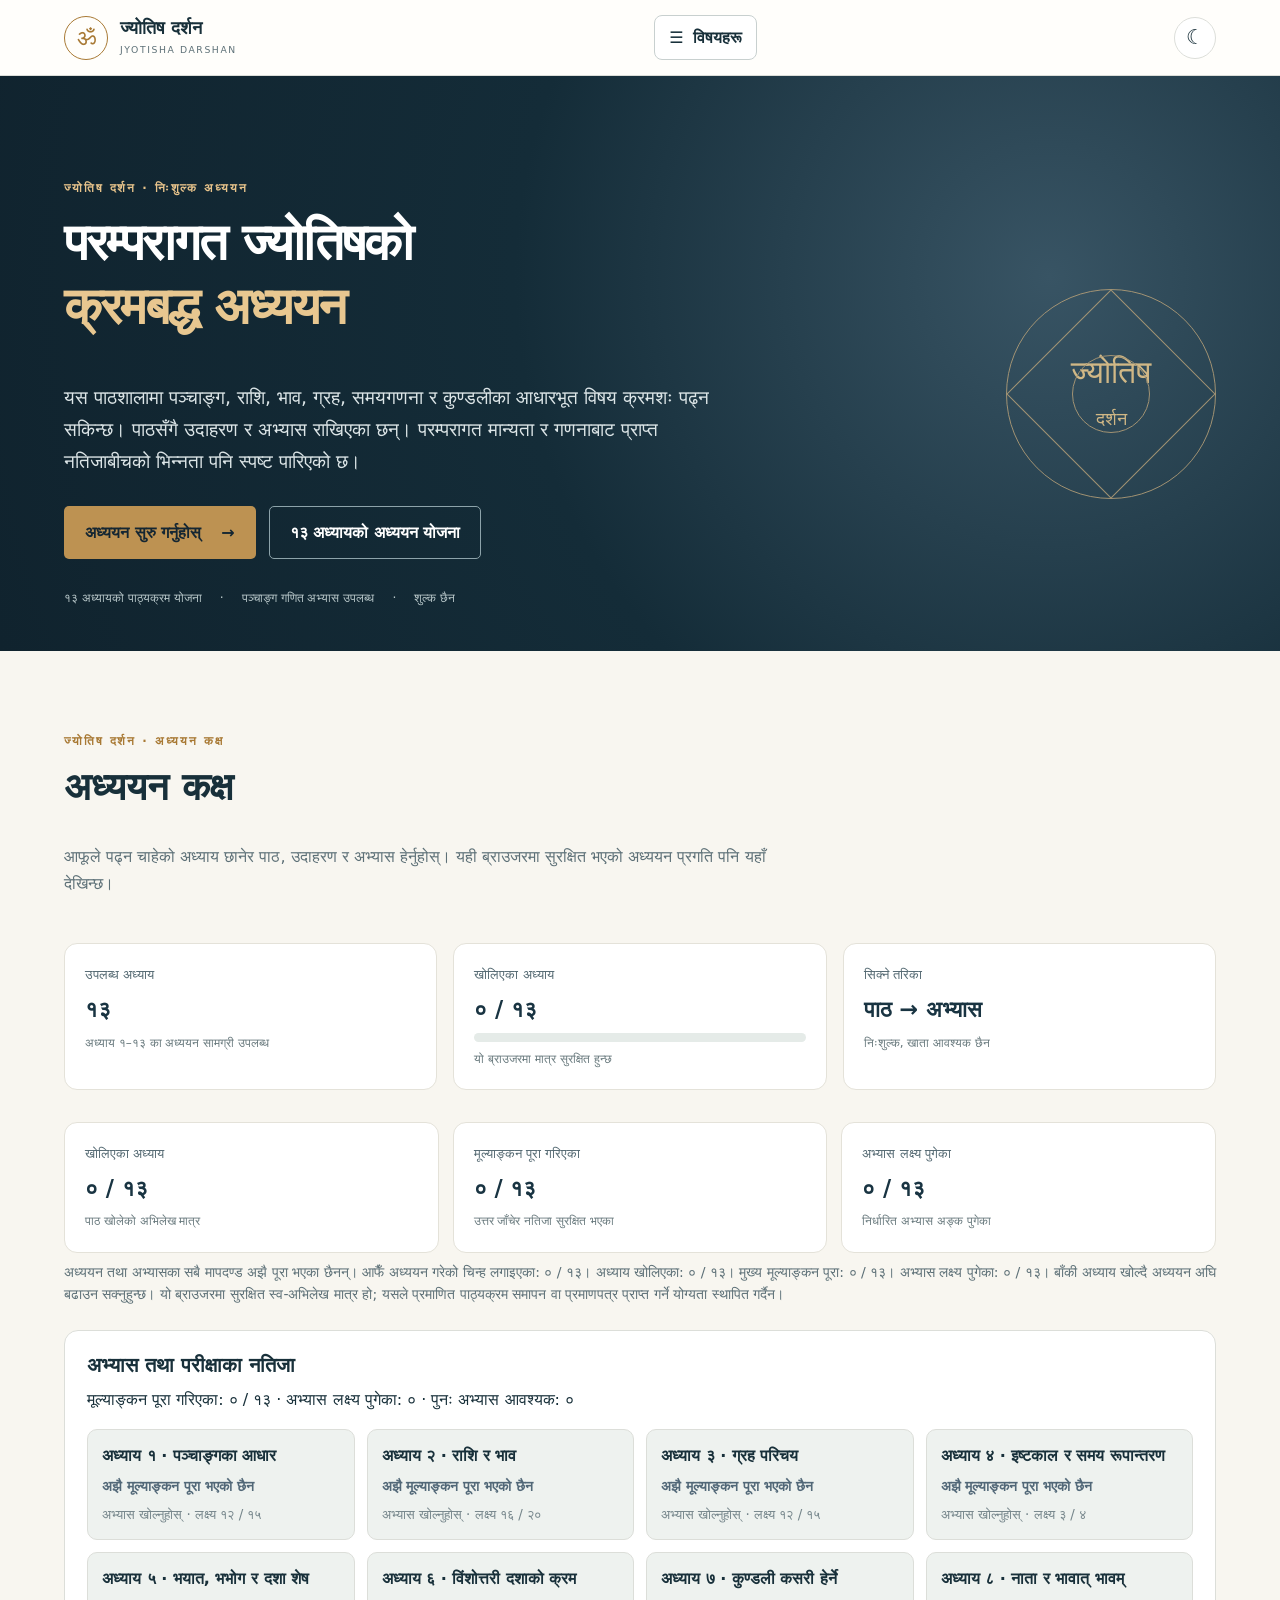
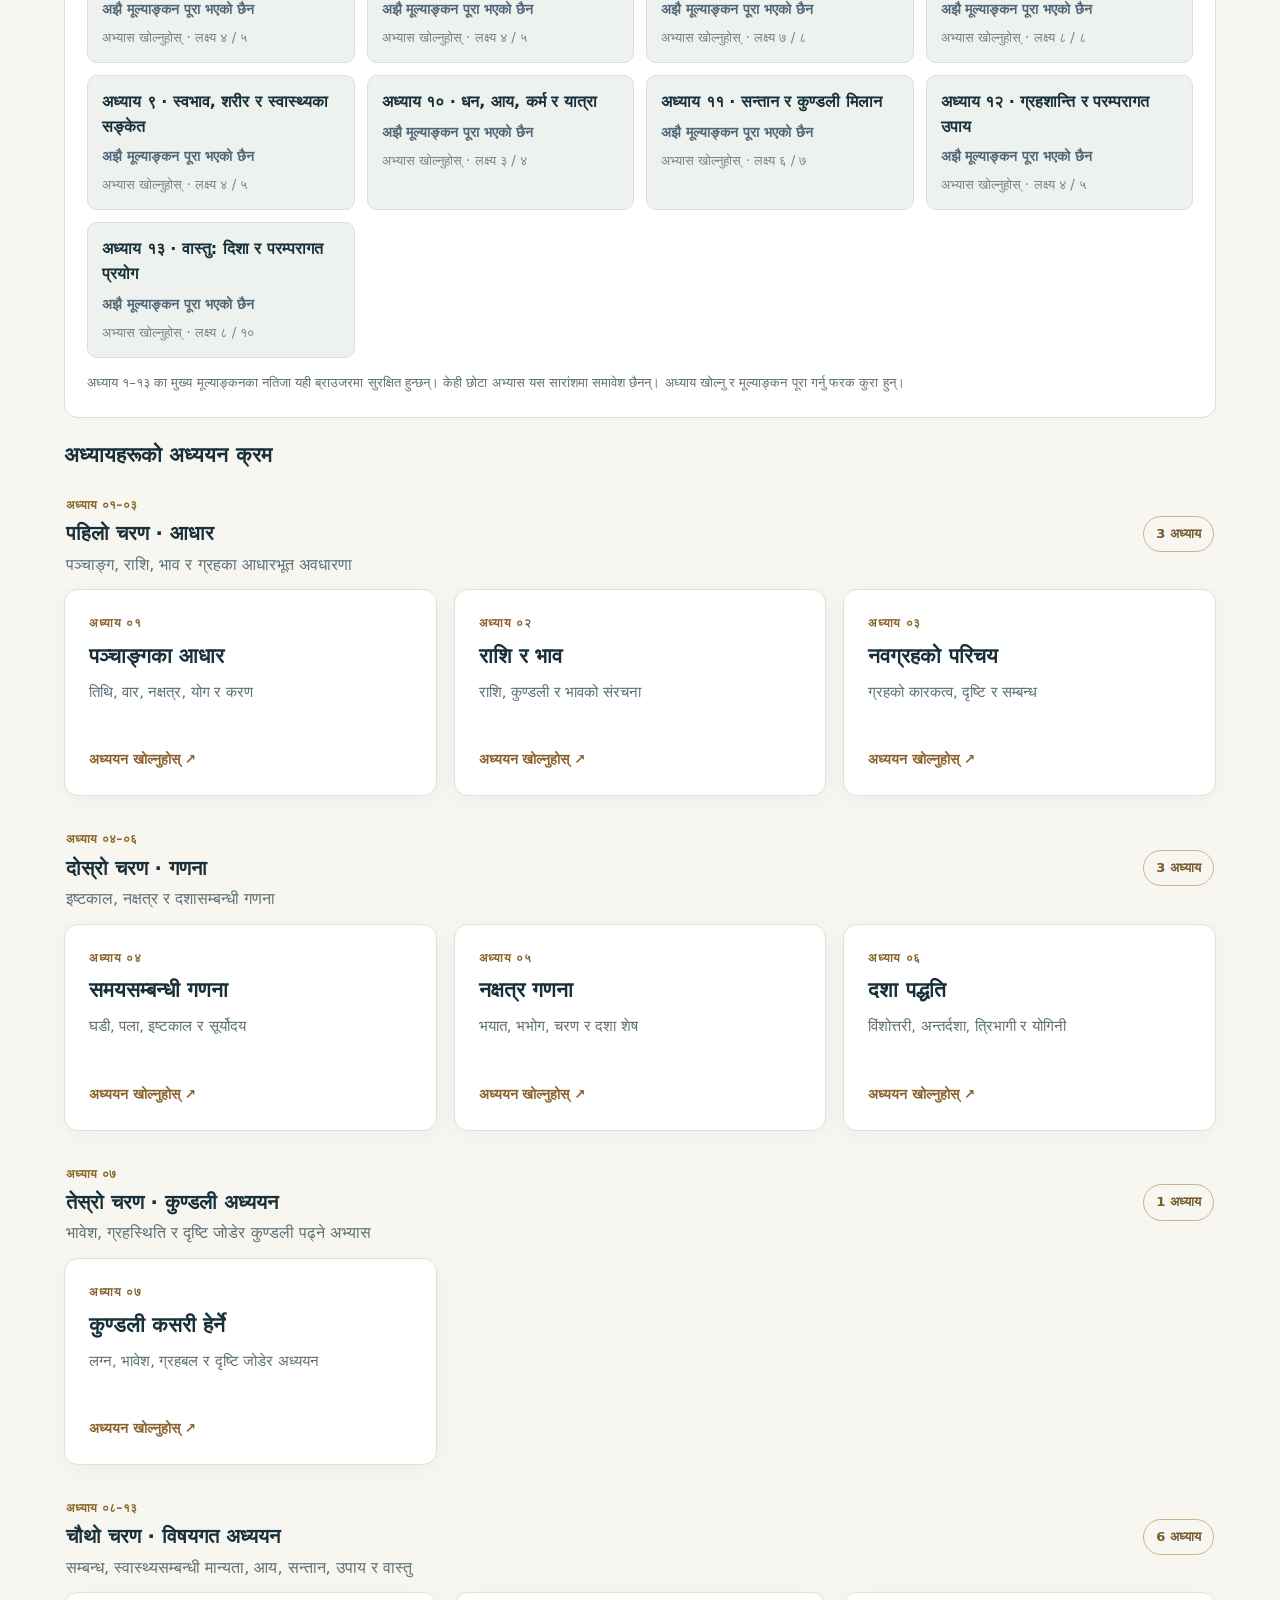
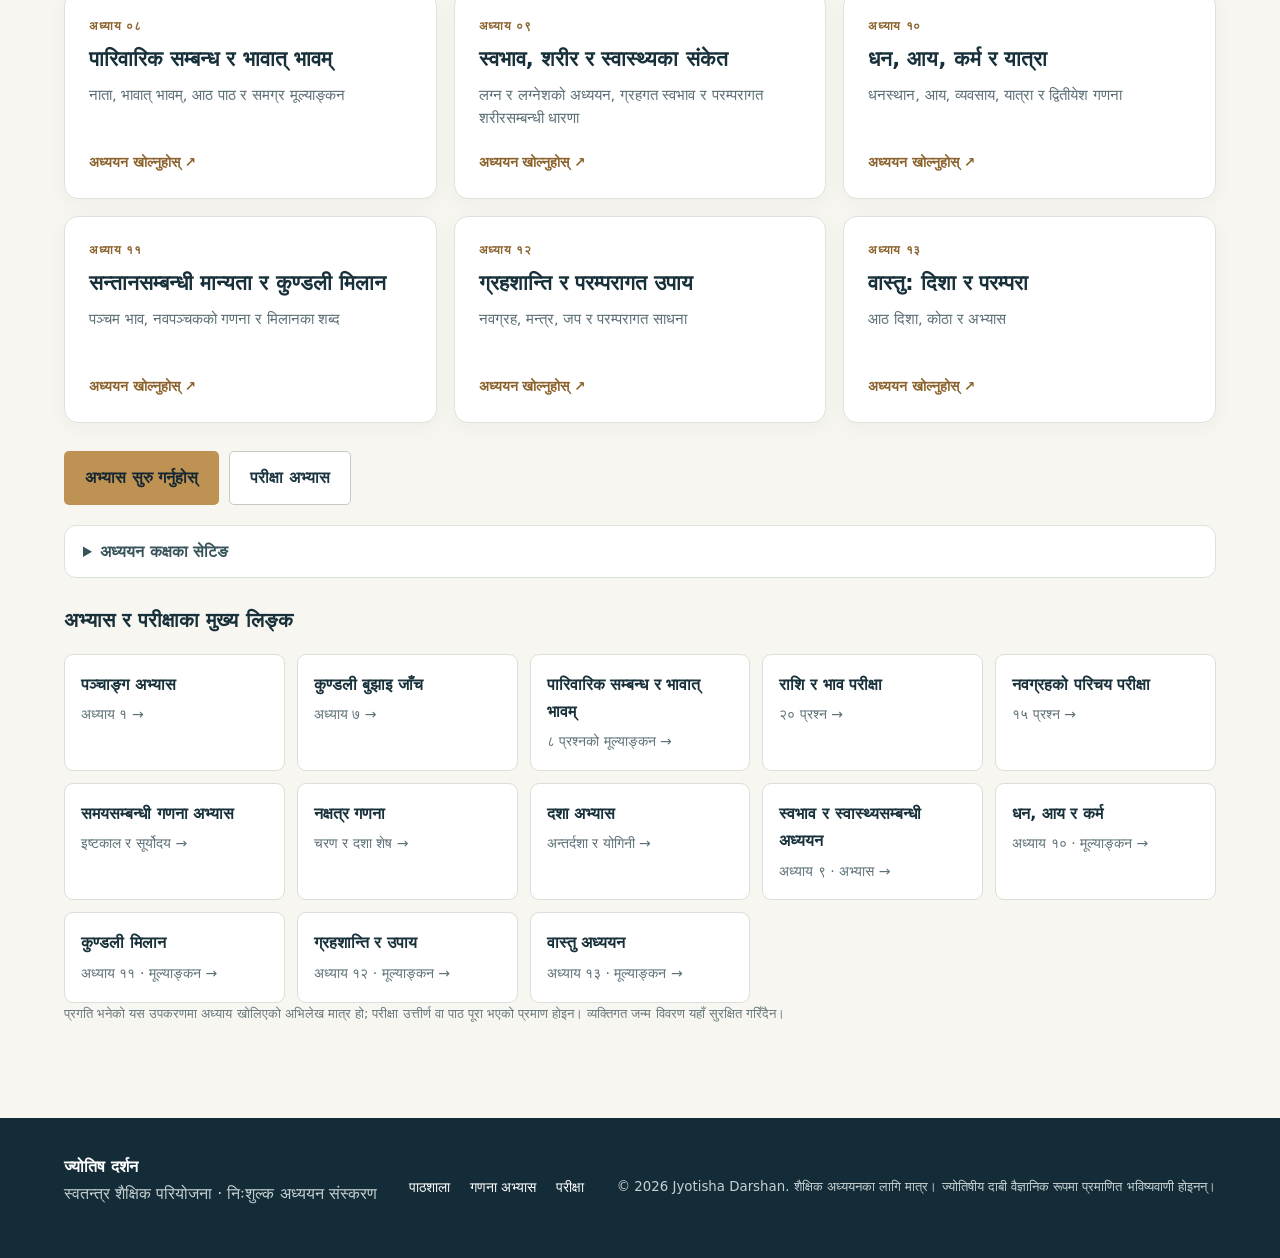
==== index.html @ 34f67b9e "Bump app script cache version for reliable deep-link scrolling" ====
<!doctype html><html lang="ne"><head><meta charset="utf-8"><meta name="viewport" content="width=device-width,initial-scale=1"><meta name="theme-color" content="#172b38"><meta name="description" content="ज्योतिष दर्शन: पञ्चाङ्ग, राशि, ग्रह, कुण्डली र परम्परागत ज्योतिषका विषयमा नेपाली भाषामा क्रमबद्ध अध्ययन, उदाहरण र अभ्यास।"><title>ज्योतिष दर्शन | Jyotisha Darshan</title><link rel="manifest" href="manifest.webmanifest"><link rel="stylesheet" href="style.css?v=200"><script>/* Apply reader theme before painting to prevent light-mode flashes between chapters. */(function(){var t=null;try{t=localStorage.getItem('jyotisha-reader-theme-v1')}catch(e){}if(t!=='dark'&&t!=='light'){t=window.matchMedia&&window.matchMedia('(prefers-color-scheme: dark)').matches?'dark':'light'}document.documentElement.setAttribute('data-theme',t)})();</script></head><body>
<a class="skip-to-content" href="#main-content">मुख्य सामग्रीमा जानुहोस्</a>
<header class="site-header"><a class="brand" href="index.html#home"><span class="brandmark">ॐ</span><span><strong>ज्योतिष दर्शन</strong><small>JYOTISHA DARSHAN</small></span></a><button class="menu" id="menu" aria-label="विषय सूची खोल्नुहोस्" aria-controls="nav" aria-expanded="false">☰ <span>विषयहरू</span></button><nav id="nav" aria-label="मुख्य नेभिगेसन"><a href="index.html#home">गृहपृष्ठ</a><a href="index.html#dashboard">अध्ययन कक्ष</a><a href="index.html?chapter=1">पाठहरू</a><a href="akshara-chakra.html">अक्षरचक्र</a><a href="course.html">१३ अध्यायको अध्ययन योजना</a><a href="index.html?chapter=2#chapter2exam">परीक्षा</a><a href="index.html?chapter=4#istakala">गणना अभ्यास</a></nav><button type="button" id="themeToggle" class="theme-toggle" aria-label="अँध्यारो रूप प्रयोग गर्नुहोस्" aria-pressed="false" title="उज्यालो / अँध्यारो रूप">☾</button></header>
<main id="main-content" tabindex="-1"><section id="home" class="hero"><div class="hero-inner"><p class="eyebrow">ज्योतिष दर्शन · निःशुल्क अध्ययन</p><h1>परम्परागत ज्योतिषको<br><em>क्रमबद्ध अध्ययन</em></h1><p class="lead">यस पाठशालामा पञ्चाङ्ग, राशि, भाव, ग्रह, समयगणना र कुण्डलीका आधारभूत विषय क्रमशः पढ्न सकिन्छ। पाठसँगै उदाहरण र अभ्यास राखिएका छन्। परम्परागत मान्यता र गणनाबाट प्राप्त नतिजाबीचको भिन्नता पनि स्पष्ट पारिएको छ।</p><div class="actions"><a class="button primary" href="#dashboard">अध्ययन सुरु गर्नुहोस् <span>→</span></a><a class="button outline" href="course.html">१३ अध्यायको अध्ययन योजना</a></div><div class="hero-foot"><span>१३ अध्यायको पाठ्यक्रम योजना</span><span>पञ्चाङ्ग गणित अभ्यास उपलब्ध</span><span>शुल्क छैन</span></div></div><div class="orb" aria-hidden="true"><div class="orbit"><div class="orb-center">ज्योतिष<br><span>दर्शन</span></div></div></div></section>
<section class="section learning-dashboard" id="dashboard" aria-labelledby="dashboard-title"><div class="section-heading"><div><p class="eyebrow">ज्योतिष दर्शन · अध्ययन कक्ष</p><h2 id="dashboard-title">अध्ययन कक्ष</h2><p>आफूले पढ्न चाहेको अध्याय छानेर पाठ, उदाहरण र अभ्यास हेर्नुहोस्। यही ब्राउजरमा सुरक्षित भएको अध्ययन प्रगति पनि यहाँ देखिन्छ।</p></div></div><div class="dashboard-stats"><div class="dash-stat"><span>उपलब्ध अध्याय</span><strong>१३</strong><small>अध्याय १–१३ का अध्ययन सामग्री उपलब्ध</small></div><div class="dash-stat"><span>खोलिएका अध्याय</span><strong id="progressCount">० / १३</strong><div class="progress-track" role="progressbar" aria-label="खोलिएका अध्यायको प्रगति" aria-valuemin="0" aria-valuemax="13" aria-valuenow="0" id="progressTrack"><span id="progressFill"></span></div><small>यो ब्राउजरमा मात्र सुरक्षित हुन्छ</small></div><div class="dash-stat"><span>सिक्ने तरिका</span><strong>पाठ → अभ्यास</strong><small>निःशुल्क, खाता आवश्यक छैन</small></div></div><div class="study-milestones" aria-label="अध्ययनका छुट्टाछुट्टै सूचक"><div class="dash-stat"><span>खोलिएका अध्याय</span><strong id="studyOpenedCount">० / १३</strong><small>पाठ खोलेको अभिलेख मात्र</small></div><div class="dash-stat"><span>मूल्याङ्कन पूरा गरिएका</span><strong id="studyAttemptedCount">० / १३</strong><small>उत्तर जाँचेर नतिजा सुरक्षित भएका</small></div><div class="dash-stat"><span>अभ्यास लक्ष्य पुगेका</span><strong id="studyAchievedCount">० / १३</strong><small>निर्धारित अभ्यास अङ्क पुगेका</small></div></div><p id="studyCompletionNote" class="study-completion-note" role="status" aria-live="polite" aria-atomic="true">अध्याय पूरा भएको प्रमाणित गर्ने छुट्टै मापदण्ड अझै लागू गरिएको छैन।</p><div class="assessment-progress" id="assessmentProgress"><h3>अभ्यास तथा परीक्षाका नतिजा</h3><p id="assessmentProgressSummary" role="status" aria-live="polite" aria-atomic="true">उपलब्ध मूल्याङ्कनका नतिजा यहाँ देखिन्छन्।</p><div id="assessmentProgressList" class="assessment-progress-list"></div><small>अध्याय १–१३ का मुख्य मूल्याङ्कनका नतिजा यही ब्राउजरमा सुरक्षित हुन्छन्। केही छोटा अभ्यास यस सारांशमा समावेश छैनन्। अध्याय खोल्नु र मूल्याङ्कन पूरा गर्नु फरक कुरा हुन्।</small></div><h3 class="dashboard-subheading">अध्यायहरूको अध्ययन क्रम</h3><section class="dashboard-stage" aria-labelledby="dashboard-stage-1"><div class="dashboard-stage-heading"><div><span class="dashboard-stage-range">अध्याय ०१–०३</span><h4 id="dashboard-stage-1">पहिलो चरण · आधार</h4><p>पञ्चाङ्ग, राशि, भाव र ग्रहका आधारभूत अवधारणा</p></div><span class="dashboard-stage-count">3 अध्याय</span></div><div class="dashboard-grid"><a class="chapter-card" href="index.html?chapter=1" data-chapter="1"><span class="chapter-index">अध्याय ०१</span><h3>पञ्चाङ्गका आधार</h3><p>तिथि, वार, नक्षत्र, योग र करण</p><span class="chapter-link">अध्ययन खोल्नुहोस् ↗</span></a><a class="chapter-card" href="index.html?chapter=2" data-chapter="2"><span class="chapter-index">अध्याय ०२</span><h3>राशि र भाव</h3><p>राशि, कुण्डली र भावको संरचना</p><span class="chapter-link">अध्ययन खोल्नुहोस् ↗</span></a><a class="chapter-card" href="index.html?chapter=3" data-chapter="3"><span class="chapter-index">अध्याय ०३</span><h3>नवग्रहको परिचय</h3><p>ग्रहको कारकत्व, दृष्टि र सम्बन्ध</p><span class="chapter-link">अध्ययन खोल्नुहोस् ↗</span></a></div></section><section class="dashboard-stage" aria-labelledby="dashboard-stage-2"><div class="dashboard-stage-heading"><div><span class="dashboard-stage-range">अध्याय ०४–०६</span><h4 id="dashboard-stage-2">दोस्रो चरण · गणना</h4><p>इष्टकाल, नक्षत्र र दशासम्बन्धी गणना</p></div><span class="dashboard-stage-count">3 अध्याय</span></div><div class="dashboard-grid"><a class="chapter-card" href="index.html?chapter=4" data-chapter="4"><span class="chapter-index">अध्याय ०४</span><h3>समयसम्बन्धी गणना</h3><p>घडी, पला, इष्टकाल र सूर्योदय</p><span class="chapter-link">अध्ययन खोल्नुहोस् ↗</span></a><a class="chapter-card" href="index.html?chapter=5" data-chapter="5"><span class="chapter-index">अध्याय ०५</span><h3>नक्षत्र गणना</h3><p>भयात, भभोग, चरण र दशा शेष</p><span class="chapter-link">अध्ययन खोल्नुहोस् ↗</span></a><a class="chapter-card" href="index.html?chapter=6" data-chapter="6"><span class="chapter-index">अध्याय ०६</span><h3>दशा पद्धति</h3><p>विंशोत्तरी, अन्तर्दशा, त्रिभागी र योगिनी</p><span class="chapter-link">अध्ययन खोल्नुहोस् ↗</span></a></div></section><section class="dashboard-stage" aria-labelledby="dashboard-stage-3"><div class="dashboard-stage-heading"><div><span class="dashboard-stage-range">अध्याय ०७</span><h4 id="dashboard-stage-3">तेस्रो चरण · कुण्डली अध्ययन</h4><p>भावेश, ग्रहस्थिति र दृष्टि जोडेर कुण्डली पढ्ने अभ्यास</p></div><span class="dashboard-stage-count">1 अध्याय</span></div><div class="dashboard-grid"><a class="chapter-card" href="index.html?chapter=7" data-chapter="7"><span class="chapter-index">अध्याय ०७</span><h3>कुण्डली कसरी हेर्ने</h3><p>लग्न, भावेश, ग्रहबल र दृष्टि जोडेर अध्ययन</p><span class="chapter-link">अध्ययन खोल्नुहोस् ↗</span></a></div></section><section class="dashboard-stage" aria-labelledby="dashboard-stage-4"><div class="dashboard-stage-heading"><div><span class="dashboard-stage-range">अध्याय ०८–१३</span><h4 id="dashboard-stage-4">चौथो चरण · विषयगत अध्ययन</h4><p>सम्बन्ध, स्वास्थ्यसम्बन्धी मान्यता, आय, सन्तान, उपाय र वास्तु</p></div><span class="dashboard-stage-count">6 अध्याय</span></div><div class="dashboard-grid"><a class="chapter-card" href="index.html?chapter=8" data-chapter="8"><span class="chapter-index">अध्याय ०८</span><h3>पारिवारिक सम्बन्ध र भावात् भावम्</h3><p>नाता, भावात् भावम्, आठ पाठ र समग्र मूल्याङ्कन</p><span class="chapter-link">अध्ययन खोल्नुहोस् ↗</span></a><a class="chapter-card" href="index.html?chapter=9" data-chapter="9"><span class="chapter-index">अध्याय ०९</span><h3>स्वभाव, शरीर र स्वास्थ्यका संकेत</h3><p>लग्न र लग्नेशको अध्ययन, ग्रहगत स्वभाव र परम्परागत शरीरसम्बन्धी धारणा</p><span class="chapter-link">अध्ययन खोल्नुहोस् ↗</span></a><a class="chapter-card" href="index.html?chapter=10" data-chapter="10"><span class="chapter-index">अध्याय १०</span><h3>धन, आय, कर्म र यात्रा</h3><p>धनस्थान, आय, व्यवसाय, यात्रा र द्वितीयेश गणना</p><span class="chapter-link">अध्ययन खोल्नुहोस् ↗</span></a><a class="chapter-card" href="index.html?chapter=11" data-chapter="11"><span class="chapter-index">अध्याय ११</span><h3>सन्तानसम्बन्धी मान्यता र कुण्डली मिलान</h3><p>पञ्चम भाव, नवपञ्चकको गणना र मिलानका शब्द</p><span class="chapter-link">अध्ययन खोल्नुहोस् ↗</span></a><a class="chapter-card" href="index.html?chapter=12" data-chapter="12"><span class="chapter-index">अध्याय १२</span><h3>ग्रहशान्ति र परम्परागत उपाय</h3><p>नवग्रह, मन्त्र, जप र परम्परागत साधना</p><span class="chapter-link">अध्ययन खोल्नुहोस् ↗</span></a><a class="chapter-card" href="index.html?chapter=13" data-chapter="13"><span class="chapter-index">अध्याय १३</span><h3>वास्तु: दिशा र परम्परा</h3><p>आठ दिशा, कोठा र अभ्यास</p><span class="chapter-link">अध्ययन खोल्नुहोस् ↗</span></a></div></section><div class="dashboard-actions"><a class="button primary" href="index.html?chapter=1#practice">अभ्यास सुरु गर्नुहोस्</a><a class="button dash-outline" href="index.html?chapter=2#chapter2exam">परीक्षा अभ्यास</a></div><details class="dashboard-settings"><summary>अध्ययन कक्षका सेटिङ</summary><p>यो ब्राउजरमा सुरक्षित अध्याय खोलेको अभिलेख हटाउन सकिन्छ।</p><button type="button" class="button dash-outline" id="resetProgress">प्रगति हटाउनुहोस्</button></details><div class="home-shortcuts" aria-label="छिटो पहुँच"><h3>अभ्यास र परीक्षाका मुख्य लिङ्क</h3><div class="home-shortcut-grid"><a href="index.html?chapter=1#practice"><strong>पञ्चाङ्ग अभ्यास</strong><span>अध्याय १ →</span></a><a href="index.html?chapter=7#ch7Quiz"><strong>कुण्डली बुझाइ जाँच</strong><span>अध्याय ७ →</span></a><a href="index.html?chapter=8#ch8AssessmentPanel"><strong>पारिवारिक सम्बन्ध र भावात् भावम्</strong><span>८ प्रश्नको मूल्याङ्कन →</span></a><a href="index.html?chapter=2#chapter2exam"><strong>राशि र भाव परीक्षा</strong><span>२० प्रश्न →</span></a><a href="index.html?chapter=3#chapter3exam"><strong>नवग्रहको परिचय परीक्षा</strong><span>१५ प्रश्न →</span></a><a href="index.html?chapter=4#istakala"><strong>समयसम्बन्धी गणना अभ्यास</strong><span>इष्टकाल र सूर्योदय →</span></a><a href="index.html?chapter=5#padaPractice"><strong>नक्षत्र गणना</strong><span>चरण र दशा शेष →</span></a><a href="index.html?chapter=6#antardasha"><strong>दशा अभ्यास</strong><span>अन्तर्दशा र योगिनी →</span></a><a href="index.html?chapter=9#ch9-practice"><strong>स्वभाव र स्वास्थ्यसम्बन्धी अध्ययन</strong><span>अध्याय ९ · अभ्यास →</span></a><a href="index.html?chapter=10#ch10-assessment"><strong>धन, आय र कर्म</strong><span>अध्याय १० · मूल्याङ्कन →</span></a><a href="index.html?chapter=11#ch11-quiz"><strong>कुण्डली मिलान</strong><span>अध्याय ११ · मूल्याङ्कन →</span></a><a href="index.html?chapter=12#ch12-quiz"><strong>ग्रहशान्ति र उपाय</strong><span>अध्याय १२ · मूल्याङ्कन →</span></a><a href="index.html?chapter=13#ch13-quiz"><strong>वास्तु अध्ययन</strong><span>अध्याय १३ · मूल्याङ्कन →</span></a></div></div><p class="dashboard-disclaimer">प्रगति भनेको यस उपकरणमा अध्याय खोलिएको अभिलेख मात्र हो; परीक्षा उत्तीर्ण वा पाठ पूरा भएको प्रमाण होइन। व्यक्तिगत जन्म विवरण यहाँ सुरक्षित गरिँदैन।</p></section><section class="section" id="pathshala"><div class="akshara-reference-link"><div><strong>नक्षत्र नामाक्षर सन्दर्भ</strong><p>२७ नक्षत्र, १०८ चरण र नामकरणका अक्षरहरू एउटै खोज्न मिल्ने पृष्ठमा।</p></div><a class="button primary" href="akshara-chakra.html">अक्षरचक्र खोल्नुहोस् →</a></div><div class="section-heading"><div><p class="eyebrow">अध्याय ०१ · आधारभूत अध्ययन</p><h2>पञ्चाङ्गका आधार</h2><p>तिथि, वार, नक्षत्र, योग र करणका अर्थ, गणना र परम्परागत प्रयोगको क्रमबद्ध अध्ययन।</p></div><span class="status">अध्याय ०१ · पाठ उपलब्ध</span></div><div class="cards three"><article class="tile active"><span class="tile-num">अध्याय ०१</span><h3>पञ्चाङ्ग</h3><p>तिथि, वार, नक्षत्र, योग र करणका आधारभूत अर्थ।</p><button class="text-button" id="openLesson">पाठ खोल्नुहोस् →</button></article><article class="tile"><span class="tile-num">अध्याय ०२</span><h3>राशि र भाव</h3><p>भाव, राशि र लग्नको सम्बन्ध बुझ्ने अन्तरक्रियात्मक अभ्यास।</p><a class="text-button" href="index.html?chapter=2">अध्याय २ खोल्नुहोस् →</a></article><article class="tile muted"><span class="tile-num">अध्याय ०३–१३</span><h3>थप अध्यायहरू</h3><p>अध्याय ३–१३ मा ग्रह, गणना, कुण्डली अध्ययन र परम्परागत प्रयोगसम्बन्धी पाठ तथा अभ्यास उपलब्ध छन्।</p><a class="text-button" href="index.html#dashboard">अध्ययन कक्ष खोल्नुहोस् →</a></article></div>
<div id="lesson" class="lesson" hidden><div class="lesson-top"><div><p class="eyebrow">अध्याय ०१ · विस्तृत पाठ</p><h3>पञ्चाङ्गका पाँच अङ्ग</h3></div><button class="close" id="closeLesson" aria-label="पाठ बन्द गर्नुहोस्">✕</button></div><p>पञ्चाङ्ग परम्परागत कालगणनामा प्रयोग हुने पाँच अङ्गको समुच्चय हो: तिथि, वार, नक्षत्र, योग र करण। प्रत्येक अङ्गले समयको फरक पक्ष बुझाउँछ। तिथिले सूर्य र चन्द्रमाको कोणीय अन्तर, वारले दिन, नक्षत्रले चन्द्रमाको राशिचक्रस्थित क्षेत्र, योगले सूर्य र चन्द्रमाका भोगांशको योग तथा करणले तिथिको आधा भाग जनाउँछ। तलका पाँच अङ्ग क्रमशः खोलेर तिनको अर्थ, गणनाको आधार र प्रयोग बुझ्नुहोस्।</p><div class="tabs" id="angaTabs" role="group" aria-label="पञ्चाङ्ग अङ्ग"></div><div id="angaDetail" class="detail" aria-live="polite"></div><div class="study-module"><p class="eyebrow">अध्याय ०१ · थप अध्ययन</p><h4>तिथि र पक्ष</h4><p>एक चन्द्रमासमा ३० तिथि हुन्छन्: शुक्ल पक्षमा १५ र कृष्ण पक्षमा १५। प्रतिपदादेखि चतुर्दशीसम्मका नाम दुवै पक्षमा दोहोरिन्छन्। शुक्ल पक्षको अन्त्य पूर्णिमा र कृष्ण पक्षको अन्त्य औँसी हो। </p><div class="study-grid"><div class="study-panel"><strong>नन्दादि तिथि समूह</strong><p>नन्दा, भद्रा, जया, रिक्ता र पूर्णा गरी पाँच समूह तीनपटक दोहोरिन्छन्। तिथि १, ६ र ११ नन्दा समूहमा; २, ७ र १२ भद्रामा पर्छन्। त्यसैगरी ३/८/१३ जया, ४/९/१४ रिक्ता र ५/१०/१५ पूर्णा समूहमा पर्छन्। यो वर्गीकरण तिथिको नाम होइन, तिथिलाई समूहमा राख्ने परम्परागत तरिका हो।</p><label for="tithiNumber">पक्षभित्रको तिथि क्रम (१–१५)</label><select id="tithiNumber"></select><p id="tithiGroupResult" class="result" aria-live="polite"></p></div><div class="study-panel"><strong>३६०° बाट नक्षत्र र पाउ</strong><p>राशिचक्रको ३६०° लाई २७ बराबर नक्षत्रमा बाँड्दा प्रत्येक नक्षत्र १३°२०′ को हुन्छ। प्रत्येक नक्षत्रलाई फेरि चार पाउमा बाँडिन्छ; एक पाउ ३°२०′ हुन्छ। उदाहरण: ४३.५° भनेको मेषको सुरुवाती बिन्दुदेखि गनिएको कुल भोगांश हो। पहिलो तीन नक्षत्रको ४०° पूरा भएपछि रोहिणी सुरु हुन्छ। बाँकी ३°३०′ रोहिणीको दोस्रो पाउमा पर्छ। यो ४३.५° कुनै एउटै राशिभित्रको अंश होइन। तल भोगांश राखेर नक्षत्र र पाउ जाँच्नुहोस्।</p><label for="nakDegree">राशिचक्रको अंश (० देखि ३५९.९९)</label><input id="nakDegree" type="number" min="0" max="359.99" step="0.01" value="43.5" inputmode="decimal"><button id="nakCalculate" class="button primary" type="button">नक्षत्र क्रम र पाउ निकाल्नुहोस्</button><p id="nakResult" class="result" aria-live="polite"></p></div></div><h4>तिथिको कोणीय अभ्यास</h4><p class="note"><strong>अभ्यास गर्ने क्रम:</strong> (१) सूर्य र चन्द्रमाको भोगांश लेख्नुहोस्। (२) चन्द्रमाबाट सूर्य घटाउनुहोस्। (३) अन्तर ऋणात्मक भए ३६०° थप्नुहोस्। (४) अन्तरलाई १२° का खण्डमा बाँडेर तिथिको क्रम पहिचान गर्नुहोस्। उदाहरण: ७४° − २०° = ५४°; चारवटा १२° का खण्ड पूरा भएका छन् र पाँचौँ खण्डको ६° बितेको छ। त्यसैले शुक्ल पञ्चमी चलिरहेको छ।</p><p class="note"><strong>सुरु गर्नुअघि:</strong> भोगांश भन्नाले राशिचक्रको सुरुवाती बिन्दुदेखि मापन गरिएको कोणीय स्थान बुझिन्छ। यहाँ सूर्य र चन्द्रमाका भोगांश एउटै निरयन वा सायन सन्दर्भमा दिइएको मानिएको छ। फरक सन्दर्भका मान मिसाएर तिथि निकाल्न मिल्दैन।</p><p>तिथि निकाल्न पहिले चन्द्रमाको भोगांशबाट सूर्यको भोगांश घटाउनुहोस्। उत्तर ऋणात्मक आए ३६०° थपेर ०° देखि ३६०° बीचको अन्तर लिनुहोस्। त्यसपछि अन्तरलाई १२° ले भाग गर्नुहोस्। प्रत्येक १२° पूरा हुँदा एउटा तिथि सकिन्छ; बाँकी अंशले चलिरहेको तिथिभित्रको प्रगति जनाउँछ। ०° देखि १८०° सम्म शुक्ल पक्ष र १८०° देखि ३६०° सम्म कृष्ण पक्षको क्रम पर्छ। उदाहरणका लागि सूर्य २०° र चन्द्रमा ७४° भए अन्तर ५४° हुन्छ। ५४ ÷ १२ = ४.५, अर्थात् चार तिथि पूरा भई शुक्ल पञ्चमी चलिरहेको हुन्छ। ठीक १२° को गुणजमा नयाँ तिथि सुरु हुन्छ। यहाँका अंश काल्पनिक हुन्; वास्तविक पञ्चाङ्ग वा तिथिको समय निर्धारण गरिएको होइन।</p><div class="study-grid"><div class="study-panel"><label for="sunLongitude">सूर्यको भोगांश (०–३५९.९९°)</label><input id="sunLongitude" type="number" min="0" max="359.99" step="0.01" value="20"><label for="moonLongitude">चन्द्रमाको भोगांश (०–३५९.९९°)</label><input id="moonLongitude" type="number" min="0" max="359.99" step="0.01" value="74"><button id="tithiCalculate" class="button primary" type="button">तिथि गणना गर्नुहोस्</button><p id="tithiCalcResult" class="result" aria-live="polite"></p></div><div class="study-panel"><strong>सीमाको अर्को उदाहरण</strong><p>सूर्य २०° र चन्द्रमा ८०° भए कोणीय अन्तर ६०° हुन्छ। यसले शुक्ल पक्षको षष्ठी सुरु हुने सीमा जनाउँछ। ठीक सीमामा र त्यस आसपासको वास्तविक पञ्चाङ्ग निर्धारणका लागि उपयुक्त खगोलीय गणना र समय-सन्दर्भ आवश्यक हुन्छ।</p><p class="note">अध्ययन स्रोत: ज्योतिष शास्त्र: अध्ययन नोट, अध्याय १, पृ. २–७। गणनाको अन्तरक्रियात्मक रूप यहाँ शिक्षणका लागि तयार गरिएको हो।</p></div></div></div><div class="study-module" id="chapter1Expanded"><p class="eyebrow">अध्याय ०१ · स्रोतअनुसार विस्तृत अध्ययन · पृष्ठ २–१०</p><h3>पञ्चाङ्गका थप अङ्ग र सूची</h3><p>तलका नौ खण्ड मूल अध्ययन सामग्रीको क्रमअनुसार राखिएका छन्। पहिलो पटक पढ्दा क्रमशः सबै खण्ड खोल्नुहोस्। पुनरावृत्तिका बेला आफूलाई आवश्यक विषय मात्र खोलेर पढ्न सकिन्छ। प्रत्येक खण्डको शीर्षक थिच्दा व्याख्या खुल्छ।</p>
<details><summary>१.१ पञ्चाङ्गका पाँच अङ्ग · पृ. २</summary><p>पञ्चाङ्गका पाँच अङ्ग तिथि, वार, नक्षत्र, योग र करण हुन्। तिथि एक चन्द्रमासमा ३० वटा गनिन्छ; वार सात, नक्षत्र २७, विष्कुम्भादि योग २७ र करणका प्रकार ११ छन्। कुनै एक दिनको पञ्चाङ्गमा उदाहरणका लागि द्वितीया तिथि, आइतबार, रोहिणी नक्षत्र, शुभ योग र बालव करण लेखिएको हुन सक्छ। यो केवल स्वरूप बुझाउने उदाहरण हो, कुनै निश्चित दिनको वास्तविक पञ्चाङ्ग होइन। </p></details>
<details><summary>१.२ तिथि, पक्ष र नन्दादि समूह · पृ. २–३</summary><p>एक चन्द्रमासमा ३० तिथि तर फरक नाम १६ मात्र: प्रतिपदादेखि चतुर्दशीसम्म १४ नाम दुवै पक्षमा दोहोरिन्छन्; पूर्णिमा र औँसी अलग नाम हुन्। नन्दा: १,६,११; भद्रा: २,७,१२; जया: ३,८,१३; रिक्ता: ४,९,१४; पूर्णा: ५,१०,१५। औँसी (३०) पनि पूर्णा समूहमा पर्छ। </p></details>
<details><summary>१.२क अंश, कला, विकला र भाग · पृ. ५–७</summary><p>राशिचक्रलाई ३६० बराबर अंश (डिग्री) मा विभाजन गरिन्छ। १ राशि = ३०°; १ अंश = ६० कला (′); १ कला = ६० विकला (″)। यहाँ कला र विकला कोणका एकाइ हुन्, समयका मिनेट र सेकेन्ड होइनन्। १ नक्षत्र = १३°२०′ र त्यसका चार पाउमध्ये प्रत्येक = ३°२०′ हुन्छ। त्यसैले ९ पाउ = १ राशि र १०८ पाउ = पूरा ३६०° राशिचक्र। उदाहरण: २°३०′ लाई कलामा बदल्दा २ × ६० + ३० = १५० कला हुन्छ।</p><p><strong>गणितीय अभ्यास:</strong> १३°२०′ ÷ २ = ६°४०′; १३°२०′ ÷ ४ = ३°२०′। <strong>विधि:</strong> १३°२०′ = (१३ × ६० + २०) = ८०० कला। ८०० ÷ ४ = २०० कला = ३°२०′। त्यसैगरी ५५°३६′ = ३३३६ कला; ३३३६ ÷ १२ = २७८ कला = ४°३८′। <strong>आफैँ हल गर्नुहोस्:</strong> २६°४५′ ÷ ४। जाँचका लागि उत्तर ६°४१′१५″ हो। </p></details>
<details><summary>१.३ वार र वारेश · पृ. ८</summary><p><strong>वारेश</strong> भनेको सम्बन्धित वारसँग परम्परागत रूपमा जोडिएको ग्रह हो। आइतबार–सूर्य; सोमबार–चन्द्र; मङ्गलबार–मङ्गल; बुधबार–बुध; बिहीबार–बृहस्पति; शुक्रबार–शुक्र; शनिबार–शनि। परम्परागत वार सूर्योदयदेखि अर्को सूर्योदयसम्म मानिन्छ। त्यसैले मध्यरातमा फेरिने नागरिक पात्रोको दिन र सूर्योदयमा फेरिने परम्परागत वारको सीमा एउटै नहुन सक्छ। </p></details>
<details><summary>१.४ नक्षत्र र विंशोत्तरी स्वामी · पृ. ८–९</summary><p>यस सूचीमा २७ नक्षत्र, प्रत्येक नक्षत्रसँग सम्बन्धित विंशोत्तरी दशास्वामी र त्यस ग्रहको महादशाको अवधि दिइएको छ। ‘दशास्वामी’ भनेको यस परम्परागत दशापद्धतिमा नक्षत्रसँग जोडिएको ग्रह हो; यो आकाशमा उक्त नक्षत्रको भौतिक स्वामित्व जनाउने शब्द होइन। नौ दशास्वामीको क्रम २७ नक्षत्रमा तीनपटक दोहोरिन्छ। महादशाका वर्षलाई व्यक्तिको वास्तविक आयु वा निश्चित घटनाको प्रमाणका रूपमा बुझ्नु हुँदैन।</p><div id="nakshatraTable"></div><p>पुष्यलाई तिष्य पनि भनिन्छ। अभिजित नक्षत्रको उल्लेख केही परम्परागत सन्दर्भमा छुट्टै पाइन्छ, तर यहाँ प्रयोग गरिएको २७ नक्षत्रको विंशोत्तरी दशाक्रममा अभिजित समावेश छैन। अभिजित मुहूर्त भने अलग समयसम्बन्धी अवधारणा हो।</p></details>
<details><summary>१.५ विष्कुम्भादि २७ योग · पृ. ९</summary><p id="yoga27"></p><p><strong>क्रम छुट्याउनुहोस्:</strong> २३औँ योग शुभ र २४औँ योग शुक्ल हो।</p></details>
<details><summary>१.६ आनन्दादि २८ योग · पृ. ९</summary><p>आनन्दादि योगको विचार वार र नक्षत्रको संयोजनबाट गरिन्छ। विष्कुम्भादि २७ योग भने सूर्य र चन्द्रमाका भोगांशको योगमा आधारित अर्को गणना हो। त्यसैले ‘योग’ शब्द दुवैमा आए पनि गणना र सूची एउटै होइनन्। यहाँ दुवै नामावली छुट्टाछुट्टै अध्ययन गर्नुहोस्।</p><p id="yoga28"></p><p><strong>क्रम छुट्याउनुहोस्:</strong> ६औँ योग ध्वाङ्क्ष र १८औँ योग काण हो।</p></details>
<details><summary>१.७ चर र स्थिर करण · पृ. ९–१०</summary><p>करण तिथिको आधा भाग हो; एक तिथि १२° को भएकाले एउटा करणको कोणीय विस्तार ६° हुन्छ। उदाहरणका लागि सूर्य–चन्द्रको कोणीय अन्तर १८° भए दोस्रो तिथिको पहिलो आधा पूरा भई दोस्रो आधा सुरु हुन्छ। यस उदाहरणले करणको ६° को मापन बुझाउँछ; कुन करणको नाम पर्छ भन्ने जान्न चर र स्थिर करणको क्रम पनि हेर्नुपर्छ। <strong>ध्यान दिनुहोस्:</strong> «करण = ६°» भन्नु यसको कोणीय अवधि हो; «बव» वा «बालव» जस्ता नाम भने त्यस अवधिको परम्परागत क्रमअनुसार निर्धारित हुन्छन्। करणका ११ प्रकार छन्। <strong>चर (७):</strong> बव, बालव, कौलव, तैतिल, गर, वणिज, विष्टि (भद्रा)। यी क्रमशः दोहोरिन्छन्। <strong>स्थिर (४):</strong> शकुनि, चतुष्पद, नाग, किंस्तुघ्न। यी चन्द्रमासका निश्चित स्थानमा पर्छन्। </p><p>किंस्तुघ्न शुक्ल प्रतिपदाको पहिलो आधामा; बाँकी स्थिर करण कृष्ण चतुर्दशीको उत्तरार्धदेखि औँसीसम्म। </p></details>
<details><summary>१.८ अयन र छ ऋतु · पृ. १०</summary><p>अयन सूर्यको वार्षिक देखिने गतिको उत्तरतर्फ वा दक्षिणतर्फको चरण जनाउने परम्परागत शब्द हो। यहाँ अध्ययन नोटमा दिइएको नेपाली महिनाअनुसारको सरल विभाजन प्रस्तुत छ। उत्तरायण: माघदेखि असारसम्म; दक्षिणायन: साउनदेखि पुससम्म। खगोलीय अयनान्तको ठ्याक्कै मिति र यस्तो पात्रो-आधारित महिनाविभाजन सधैँ एउटै हुँदैनन्। </p><p>वसन्त: चैत–वैशाख; ग्रीष्म: जेठ–असार; वर्षा: साउन–भदौ; शरद: असोज–कात्तिक; हेमन्त: मंसिर–पुस; शिशिर: माघ–फागुन।</p></details>
<p class="note">स्रोत: “ज्योतिष शास्त्र: अध्ययन नोट”, ४ अक्टोबर २०२६, अध्याय १, पृ. २–१०। सूचीहरू मूल अध्ययन सामग्रीका आधारमा प्रस्तुत गरिएका छन्। अन्तरक्रियात्मक गणनाका साधन अभ्यासका लागि तयार गरिएका हुन्।</p></div><div class="quiz"><p class="eyebrow">अध्याय १ · स्वअध्ययन मूल्याङ्कन · १५ प्रश्न</p><h4 id="questionTitle"></h4><div class="quiz-options" id="quizOptions"></div><p id="quizFeedback" class="feedback" aria-live="polite"></p><p id="quizProgress" class="note"></p><p id="unitBreakdown" class="note" aria-live="polite"></p><p id="savedProgress" class="note"></p><button class="button primary" id="nextQuestion" type="button" hidden>अर्को प्रश्न →</button><button class="button primary" id="restartQuiz" type="button" hidden>पुनः अभ्यास गर्नुहोस्</button></div></div></section>
<section id="practice" class="section alt"><div class="section-heading"><div><p class="eyebrow">02 / PRACTISE</p><h2>कुण्डली अभ्यास</h2><p>लग्न र भाव छान्नुहोस्। त्यसपछि छानिएको भावमा कुन राशि पर्छ र त्यस राशिको स्वामी कुन ग्रह हो भन्ने पत्ता लगाउनुहोस्।</p></div></div><div class="practice-layout"><div class="practice-controls"><label for="lagna">लग्न राशि</label><select id="lagna"></select><label for="bhava">भाव</label><select id="bhava"></select><button class="button primary" id="calculate">राशि पत्ता लगाउनुहोस्</button><div class="result" id="result" aria-live="polite">लग्न र भाव छान्नुहोस्।</div><p class="note">यस अभ्यासले लग्न दिइएको अवस्थामा भाव र राशिको सम्बन्ध बुझाउँछ। जन्मसमयका आधारमा लग्न निर्धारण गर्ने खगोलीय गणना यहाँ गरिएको छैन।</p><button class="button outline-dark" id="newExample" type="button">नयाँ उदाहरण</button></div><div class="chart-card"><h3>कुण्डलीको हीराकार ढाँचा · अभ्यास</h3><svg viewBox="0 0 400 400" role="img" aria-label="हीराकार कुण्डली: स्थिर भाव र बदलिने राशिहरू" style="display:block;width:min(100%,480px);height:auto;margin:12px auto 18px;border:2px solid #d4b779;border-radius:14px;background:#fff9ea;color:#173b4b;padding:10px"><rect x="0" y="0" width="400" height="400" fill="#fff9ea" style="fill:#fff9ea!important"/><rect x="12" y="12" width="376" height="376" fill="none" style="fill:none!important;stroke:#345967!important;stroke-width:2.8"/><path d="M12 12 L388 388 M388 12 L12 388 M200 12 L388 200 L200 388 L12 200 Z" fill="none" style="fill:none!important;stroke:#345967!important;stroke-width:2.8"/><g id="chartLabels" font-size="18" text-anchor="middle" fill="#173b4b"></g></svg><p class="note">चित्रमा ठूला अङ्कले राशि जनाउँछन् भने साना रोमन अङ्कले भावको क्रम देखाउँछन्। विवरण हेर्न कुनै भाव छान्नुहोस्।</p><div class="result" id="chartSelection" aria-live="polite">चार्टमा भाव छान्नुहोस्।</div><p class="note">चित्रका ठूला अङ्क राशिका सङ्केत हुन्, भावका क्रमाङ्क होइनन्। यहाँ भावको स्थान स्थिर रहन्छ र लग्न फेरिँदा राशिका अङ्क बदलिन्छन्। यो सिकाइका लागि बनाइएको उदाहरण हो, कुनै व्यक्तिको जन्मकुण्डली होइन।</p></div></div></section>
<section id="chapter2" class="section"><div class="section-heading"><div><p class="eyebrow">अध्याय ०२ · स्रोत खण्ड २</p><h2>कुण्डलीको संरचना</h2><p>हीराकार वैदिक कुण्डलीमा भाव, राशि र ग्रहलाई कसरी छुट्याएर पढ्ने? लग्नबाट सुरु गरेर उदाहरणसहित सिक्नुहोस्।</p></div><span class="status">पाठ उपलब्ध</span></div>
<div class="method-grid"><div><h3>२.१–२.२ · भाव, राशि र ग्रह</h3><p><strong>भाव</strong> भनेको कुण्डलीका बाह्र स्थानमध्ये एक हो। <strong>राशि</strong> भनेको राशिचक्रका बाह्र खण्डमध्ये एक हो। <strong>ग्रह</strong> भनेको ज्योतिषीय व्याख्यामा ती राशि वा भावमा अवस्थित मानिने सूर्य, चन्द्र आदि हो। यी तीन शब्दको अर्थ फरक छ; कुण्डली पढ्दा तिनलाई एउटै ठान्नु हुँदैन।</p><p>यहाँ प्रयोग गरिएको हीराकार कुण्डलीमा भावको स्थान निश्चित हुन्छ। लग्नअनुसार प्रत्येक भावमा पर्ने राशि बदलिन्छ। त्यसपछि कुन ग्रह कुन राशि र भावमा छ भन्ने कुरा छुट्टै हेर्नुपर्छ।</p><p>यस हीराकार ढाँचामा पहिलो भाव माथिको मध्यभागमा पर्छ। दोस्रो भाव त्यसको बायाँतिर हुन्छ र बाँकी भाव घडीको सुई घुम्ने दिशाको विपरीत क्रमले गनिन्छन्। पहिलो, चौथो, सातौँ र दशौँ भावलाई केन्द्र भनिन्छ।</p><p class="note">स्रोत: मूल अध्ययन नोट, पृ. १०–१२। यस कुण्डली ढाँचामा कोठाभित्र लेखिएका १–१२ अङ्कले राशि जनाउँछन्, भावको क्रमाङ्क होइनन्। भाव भने कुण्डलीमा कोठाको स्थानबाट पहिचान गरिन्छ।</p></div><div><h3>२.४ · लग्नबाट भाव र राशि गन्ने तरिका</h3><p>जन्मको समयमा पूर्वी क्षितिजमा उदाइरहेको राशि लग्न हो। यस पाठको <strong>सम्पूर्ण राशि भाव पद्धति</strong>मा लग्न राशिलाई पहिलो भाव मानिन्छ। त्यसपछि राशिचक्रको क्रमअनुसार दोस्रो, तेस्रो हुँदै बाह्रौँ भावसम्म गनिन्छ। मीनपछि फेरि मेष आउँछ।</p><p><strong>उदाहरण १: सिंह लग्न।</strong> सिंह पहिलो भाव, कन्या दोस्रो, तुला तेस्रो र वृश्चिक चौथो भावमा पर्छ। यसरी गन्दा सिंह लग्नको नवौँ भावमा मेष पर्छ।</p><p><strong>उदाहरण २: मेष लग्न।</strong> मेष पहिलो, वृष दोस्रो, मिथुन तेस्रो र कर्कट चौथो भावमा पर्छ। त्यसैले कर्कट चौथो भावको राशि हो। सुरुमा औँलाले वा राशिको सूची हेरेर गन्नु पर्याप्त हुन्छ।</p><details><summary>थप अध्ययन: यही गणनाको गणितीय सूत्र</summary><p>कम्प्युटर वा क्याल्कुलेटरमा यही क्रम दोहोर्‍याउन चाहने विद्यार्थीका लागि निम्न सूत्र उपयोगी छन्। यी <strong>परम्परागत गणना-नियमका आधुनिक गणितीय अभिव्यक्ति</strong> हुन्; मूल अध्ययन नोटबाट उद्धृत संस्कृत सूत्र होइनन्।</p><p>राशिलाई मेष = १, वृष = २, …, मीन = १२ मानौँ। <strong>mod 12</strong> भनेको १२ ले भाग गर्दा बाँकी रहने शेष हो।</p><p><strong>मूल अध्ययन नोट (खण्ड २.४) को सरल गणना:</strong> भाव n मा पर्ने राशि = लग्नको राशि अङ्क + n − १। उत्तर १२ भन्दा ठूलो भए १२ घटाउने। कुनै ग्रहको भाव = ग्रह रहेको राशिको अङ्क − लग्नको राशि अङ्क + १। उत्तर शून्य वा ऋणात्मक भए १२ जोड्ने।</p><p><strong>त्यही नियमको वैकल्पिक गणितीय रूप:</strong> भाव n मा पर्ने राशि = (लग्न + n − २) mod १२ + १; राशि r कुन भावमा पर्छ = (r − लग्न + १२) mod १२ + १। यी दुई अभिव्यक्तिले एउटै परिणाम दिन्छन्।</p><p><strong>गणितीय उदाहरण:</strong> मेष लग्न (१) र चौथो भाव (४) भए (१ + ४ − २) mod १२ + १ = ४, अर्थात् कर्कट। यहाँ सूत्रले माथि गनेर पाएको उत्तर नै दिन्छ।</p></details><p class="note">अध्ययन नोट, पृ. १३–१४ मा आधारित लग्न र राशि गन्ने अभ्यास। यहाँ प्रयोग गरिएको सम्पूर्ण राशि भाव पद्धति र अन्य भावविभाजन पद्धतिका नियम फरक हुन सक्छन्। यी अभ्यासले जन्मसमयबाट वास्तविक लग्न निकाल्दैनन्।</p></div></div>
<div class="consult-note"><strong>२.४ · समाधानसहितको उदाहरण: मेष लग्नमा कर्कट राशि कुन भावमा?</strong><p>पहिले लग्नको राशि सङ्ख्या पहिचान गर्नुहोस्: मेष = १। त्यसपछि खोजिएको राशि कर्कट = ४ हो। मेषबाट क्रमशः गन्दा मेष पहिलो, वृष दोस्रो, मिथुन तेस्रो र कर्कट चौथो भावमा पर्छ। त्यसैले <strong>मेष लग्नमा कर्कट राशि चौथो भावमा हुन्छ।</strong> तलको «उल्टो गणना» उपकरणमा लग्न «मेष» र ग्रह रहेको राशि «कर्कट» छानेर उत्तर जाँच्नुहोस्।</p><p class="note">यो पूरा-राशि (whole-sign) अभ्यासको नियम हो। भावको गणना र जन्मसमयबाट लग्न निकाल्ने खगोलीय गणना एउटै प्रक्रिया होइनन्।</p></div><div class="practice-layout"><div class="practice-controls"><h3>उल्टो गणना: राशि कुन भावमा?</h3><p class="note">पहिले लग्न छान्नुहोस्। त्यसपछि खोजिएको राशि छानेर «भाव पत्ता लगाउनुहोस्» थिच्नुहोस्। उदाहरण: मेष लग्न र कर्कट राशि छान्दा चौथो भाव आउँछ।</p><label for="reverseLagna">लग्न राशि</label><select id="reverseLagna"></select><label for="reverseRashi">ग्रह रहेको राशि</label><select id="reverseRashi"></select><button class="button primary" id="reverseCalculate" type="button">भाव पत्ता लगाउनुहोस्</button><div class="result" id="reverseResult" aria-live="polite">लग्न र राशि छानेर गणना गर्नुहोस्।</div></div><div class="practice-controls"><h3>२.५ · १२ भावका मुख्य शब्द</h3><p class="note">यहाँ प्रत्येक भावसँग परम्परागत रूपमा जोडिएका प्रमुख विषयको परिचय दिइन्छ। एउटा भावको नाम वा मुख्य शब्द मात्रबाट कुनै व्यक्तिको जीवनबारे निश्चित निष्कर्ष निकाल्न मिल्दैन।</p><label for="houseMeaning">भाव छान्नुहोस्</label><select id="houseMeaning"></select><div class="result" id="houseMeaningResult" aria-live="polite"></div><p class="note">स्रोत: मूल अध्ययन नोट, पृ. १४–१५। यहाँ भावका आधारभूत अर्थलाई प्रारम्भिक परिचयका रूपमा प्रस्तुत गरिएको छ।</p></div></div>
<div class="consult-note"><strong>२.६ · भावसमूह</strong><p>भावसमूह भनेको समान अध्ययन-भूमिका भएका भावलाई एकै वर्गमा राख्ने परम्परागत तरिका हो। तलका सङ्ख्या भावका क्रमाङ्क हुन्, राशिका होइनन्।</p><p><b>केन्द्र:</b> १, ४, ७, १० · <b>त्रिकोण:</b> ५, ९ · <b>दुःस्थान:</b> ६, ८, १२। यस अभ्यासको चार्टमा लग्न (१) केन्द्रमा राखिएको छ। केही शास्त्रीय वर्गीकरणमा पहिलो भावलाई त्रिकोण पनि मानिन्छ; यस पाठमा ५ र ९ को सूची अपनाइएको छ।</p></div></section>
<section id="planetExample" class="section alt"><div class="section-heading"><div><p class="eyebrow">अध्याय २ · समाधानसहितको उदाहरण</p><h2>उच्च कुण्डलीको शिक्षण अभ्यास</h2><p>मेष लग्न मानेर ग्रहहरूलाई तिनका परम्परागत उच्च राशिमा राखिएको शिक्षण उदाहरण (अध्ययन नोट, पृ. १२)।</p></div></div><div class="practice-layout"><div class="practice-controls"><h3>ग्रह कहाँ छ?</h3><p class="note">पहिले ग्रह छान्नुहोस् र त्यसको राशि तथा भाव अनुमान गर्नुहोस्। «उत्तर देखाउनुहोस्» थिचेर आफ्नो अनुमान जाँच्नुहोस्। चाहनुहुन्छ भने चार्टमा सबै ग्रह एकैपटक देखाउन सक्नुहुन्छ।</p><label for="exaltedPlanet">ग्रह छान्नुहोस्</label><select id="exaltedPlanet"></select><button id="exaltedReveal" type="button" class="button primary">उत्तर देखाउनुहोस्</button><div id="exaltedResult" class="result" aria-live="polite">ग्रह छानेर उत्तर हेर्नुहोस्।</div><button id="exaltedToggle" type="button" class="button outline-dark" aria-pressed="false">चार्टमा सबै ग्रह देखाउनुहोस्</button><p class="note">यो वास्तविक जन्मकुण्डली होइन। ग्रहका उच्च राशि चिनाउन सबै ग्रहलाई एकैचोटि तिनका उच्च राशिमा राखेर उदाहरण तयार गरिएको हो। राहु मिथुन र केतु धनु उच्च मान्ने यस पाठमा अपनाइएको परम्परा यसैअनुसार राखिएको छ।</p></div><div class="chart-card"><h3>भाव, राशि र ग्रह</h3><svg viewBox="0 0 400 400" role="img" aria-label="मेष लग्नको उच्च ग्रह शिक्षण कुण्डली"><rect x="12" y="12" width="376" height="376" fill="none" stroke="currentColor" stroke-width="2"/><path d="M12 12 L388 388 M388 12 L12 388 M200 12 L388 200 L200 388 L12 200 Z" fill="none" stroke="currentColor" stroke-width="2"/><g id="exaltedChartLabels" text-anchor="middle" fill="currentColor"></g></svg><p class="note">ठूलो अङ्क = राशि; सानो रोमन अङ्क = स्थिर भाव; ग्रह नाम = उदाहरणमा राखिएको ग्रह। भाव ५, ८ र ११ खाली छन्।</p></div></div><div class="consult-note"><strong>आफ्नो उत्तर जाँच्नुहोस्</strong><p>मेष लग्नमा बृहस्पति उच्च रहेको कर्कट राशि कुन भावमा पर्छ? पहिले उत्तर अनुमान गर्नुहोस्, त्यसपछि बृहस्पति छानेर उत्तर देखाउनुहोस्।</p></div></section><section id="chapter2exam" class="section alt"><div class="section-heading"><div><p class="eyebrow">अध्याय ०२ · अभ्यास मूल्याङ्कन</p><h2>कुण्डली पढ्ने अभ्यास परीक्षा</h2><p>यस अभ्यास परीक्षाका २० प्रश्नमा भाव, राशि, राशिस्वामी र उच्च राशिसम्बन्धी उदाहरण समेटिएका छन्। सबै २० प्रश्न यही अध्यायका हुन्। सबै प्रश्नको उत्तर दिएपछि नतिजासँगै व्याख्या पढ्न सकिन्छ।</p></div><span class="status">अभ्यास मात्र</span></div><div class="exam-shell"><p class="note">स्रोत: अध्याय २, पृ. ११–१५ । यो स्वअध्ययन परीक्षण हो, आधिकारिक प्रमाणपत्र होइन। उत्तीर्ण अभ्यास लक्ष्य: १६/२०।</p><div class="result" id="examProgress" aria-live="polite">प्रश्न तयार छन्।</div><form id="chapter2ExamForm"><div id="chapter2ExamQuestions"></div><button class="button primary" type="submit">उत्तर जाँच्नुहोस्</button><button class="button outline-dark" id="examReset" type="button">फेरि अभ्यास गर्नुहोस्</button></form><div id="examResults" class="result" aria-live="polite" hidden></div></div></section><section id="chapter3" class="section alt"><div class="section-heading"><div><p class="eyebrow">अध्याय ०३ · नवग्रहको परिचय</p><h2>नवग्रह: परिचय र अभ्यास</h2><p>यस अध्यायमा नवग्रहका परम्परागत कारकत्व, वर्गीकरण, उच्च–नीच–स्वगृही अवस्था, नैसर्गिक मित्रता र दृष्टि अध्ययन गरिन्छ। पहिले प्रत्येक शब्दको अर्थ बुझ्नुहोस्, त्यसपछि तलका अभ्यासबाट प्रयोग गर्न सिक्नुहोस्।</p></div></div>
<p class="note">यस अध्यायका ग्रहसम्बन्धी वर्गीकरण परम्परागत ज्योतिषीय व्याख्याका आधार हुन्। तिनलाई स्वास्थ्य, व्यक्तित्व वा भविष्यका घटनाको वैज्ञानिक रूपमा प्रमाणित निदान वा पूर्वानुमान मान्नु हुँदैन। अभ्यासमा दिइएका तालिका र उदाहरण अध्ययन सामग्री बुझाउन प्रयोग गरिएका हुन्; मूल अध्ययन नोटमा नभएका विवरणलाई स्वतः मूल स्रोतको अंश मान्नु हुँदैन।</p>
<div class="practice-layout"><div class="practice-controls"><h3>३.१ · ग्रहका कारकत्व</h3><p>ज्योतिषीय <strong>कारकत्व</strong> भन्नाले कुनै ग्रहसँग परम्परागत रूपमा जोडिएका विषय वा सङ्केत बुझिन्छ। उदाहरणका लागि सूर्यसँग पिता र शासन, चन्द्रसँग माता र मन, तथा बुधसँग बोली र गणित जोडिन्छन्। यो प्रतीकात्मक वर्गीकरण हो; यसबाट स्वास्थ्य वा व्यक्तित्वको वैज्ञानिक निदान हुँदैन।</p><label for="planetSelect">ग्रह छान्नुहोस्</label><select id="planetSelect"></select><div id="planetTraits" class="result" aria-live="polite"></div><p class="note">यहाँ अध्ययन सामग्रीमा उल्लेख भएका कारकत्वका केही उदाहरण मात्र दिइएका छन्। विस्तृत सूचीका लागि मूल सामग्री हेर्नुहोस्।</p></div><div class="practice-controls"><h3>३.४ · उच्च, नीच, स्वगृही</h3><p><strong>स्वगृही</strong> भनेको ग्रह आफ्नै स्वामित्वको राशिमा हुनु हो। <strong>उच्च</strong> र <strong>नीच</strong> भनेका परम्परागत ग्रहबलका विशेष वर्ग हुन्। एउटै राशि कुनै ग्रहका लागि स्वगृही र उच्च दुवै हुन सक्छ; उदाहरणका लागि बुध कन्यामा।</p><p class="note">अभ्यास: पहिले ग्रह र राशि छान्नुहोस्, त्यसपछि अवस्था जाँच्नुहोस्। उदाहरण: मङ्गल र कर्कट छान्दा «नीच» देखिनुपर्छ।</p><label for="planetStatus">ग्रह</label><select id="planetStatus"></select><label for="planetSign">राशि</label><select id="planetSign"></select><button type="button" class="button primary" id="checkPlanetStatus">अवस्था हेर्नुहोस्</button><div id="planetStatusResult" class="result" aria-live="polite"></div><p class="note">यस पाठमा प्रयोग गरिएको तालिकामा राहु र केतुका नीच राशि उल्लेख छैनन्। त्यसैले यहाँ कुनै राशि अनुमान गरेर थपिएको छैन।</p></div></div>
<div class="practice-layout"><div class="practice-controls"><h3>३.६ · ग्रहदृष्टि गणना</h3><p><strong>दृष्टि</strong> भन्नाले परम्परागत कुण्डली व्याख्यामा ग्रहले अर्को भावलाई हेर्ने सम्बन्ध बुझिन्छ। गन्दा ग्रह बसेको भावलाई नै पहिलो स्थान मानिन्छ। उदाहरण: शनि चौथो भावमा छ भने तेस्रो दृष्टि छैटौँ, सातौँ दृष्टि दशौँ र दशौँ दृष्टि पहिलो भावमा पर्छ।</p><label for="aspectPlanet">ग्रह</label><select id="aspectPlanet"></select><label for="aspectHouse">ग्रह बसेको भाव</label><select id="aspectHouse"></select><button type="button" class="button primary" id="aspectCalculate">दृष्टि भएका भाव निकाल्नुहोस्</button><div id="aspectResult" class="result" aria-live="polite"></div><p class="note">राहु–केतुको दृष्टिबारे मूल चार्टमा “आफैँमा” छ; अर्थ पुष्टि हुन बाँकी भएकाले यस गणनामा समावेश छैन।</p></div><div class="practice-controls"><h3>३.२, ३.३, ३.५, ३.७ · थप अध्ययन</h3><details><summary>लिङ्ग, वर्ण </summary><p>पुरुषकारक: सूर्य, मङ्गल, बृहस्पति (राहु); स्त्रीकारक: चन्द्र, शुक्र, शनि; नपुंसक: बुध। <strong>स्रोतभेद:</strong> अध्ययन नोटको खण्ड ३.२ मा कक्षाको वर्गीकरणअनुसार शनि स्त्रीकारक हो, तर त्यही नोटले बृहत्पाराशरहोराशास्त्रमा शनिलाई नपुंसक मानिएको भिन्नता पनि उल्लेख गर्छ। यहाँ दुवै मतलाई एउटै मानिएको छैन। वर्णका ऐतिहासिक ज्योतिषीय वर्गीकरण: ब्राह्मण बृहस्पति/शुक्र, क्षत्रिय सूर्य/मङ्गल, वैश्य चन्द्र/बुध, शूद्र शनि। यी सामाजिक हैसियत वा व्यक्तिको मूल्य निर्धारण गर्ने आधार होइनन्।</p></details><details><summary>शुभ, क्रूर र द्वैत</summary><p>परम्परागत वर्गीकरणमा शुभ: चन्द्र, बुध, बृहस्पति, शुक्र; क्रूर: सूर्य, मङ्गल, शनि, राहु, केतु। बुधलाई शुभ र द्वैत दुवै भनिएको छ। अध्ययन नोटअनुसार शुभ ग्रहसँग हुँदा बुधको शुभ पक्ष र क्रूर ग्रहसँग हुँदा क्रूर पक्ष मानिन्छ। यो ज्योतिषीय व्याख्याको परम्परा हो, व्यक्तिको नैतिक मूल्याङ्कन होइन।</p></details><details><summary>नैसर्गिक मित्रता </summary><div id="planetFriendship"></div></details><details><summary>ग्रहका दिशा </summary><p>पूर्व सूर्य · आग्नेय शुक्र · दक्षिण मङ्गल · नैऋत्य राहु · पश्चिम शनि · वायव्य चन्द्र · उत्तर बुध · ईशान बृहस्पति। स्रोतको यो आठ-दिशा तालिकामा केतु छैन।</p></details></div></div></section><section id="chapter3exam" class="section alt"><div class="section-heading"><div><p class="eyebrow">अध्याय ०३ · अभ्यास मूल्याङ्कन</p><h2>नवग्रह: अभ्यास परीक्षा</h2><p>कारकत्व, उच्च–नीच–स्वगृही र दृष्टि सम्बन्धी १५ प्रश्न। उत्तर जाँचेपछि कारण पनि पढ्नुहोस्।</p></div></div><p class="note">यो परम्परागत ज्योतिषका अवधारणामा आधारित शैक्षिक अभ्यास हो, प्रमाणपत्र वा वैज्ञानिक भविष्यवाणी होइन।</p><p id="chapter3Progress" aria-live="polite">उत्तर दिइएका: ०/१५</p><form id="chapter3ExamForm"><div id="chapter3ExamQuestions"></div><div class="button-row"><button class="button primary" type="submit">उत्तर जाँच्नुहोस्</button><button class="button outline-dark" type="button" id="chapter3Reset">फेरि अभ्यास गर्नुहोस्</button></div></form><div class="result" id="chapter3Results" aria-live="polite" hidden></div></section><section id="chapter4" class="section alt"><div class="section-heading"><div><p class="eyebrow">अध्याय ०४ · गणित भाग १</p><h2>समयका एकाइ र घडी–पला रूपान्तरण</h2><p>इष्टकाल निकाल्न प्रयोग हुने घडी, पला र विपलाको अर्थ तथा तिनलाई घण्टा–मिनेटसँग रूपान्तरण गर्ने विधि यस अध्यायमा सिकिन्छ।</p></div></div><p>समयको परम्परागत गणनामा <strong>२४ घण्टा = ६० घडी</strong> हुन्छ। त्यसैले १ घडी = २४ मिनेट, १ घडी = ६० पला, १ पला = २४ सेकेन्ड र १ पला = ६० विपला। अर्थात् <strong>१ घण्टा = २ घडी ३० पला</strong> र <strong>१ मिनेट = २ पला ३० विपला</strong>। यही कारण घण्टा–मिनेटलाई घडी–पलामा बदल्दा ५ ले गुणा र २ ले भाग गरिन्छ।</p><p><strong>चरणबद्ध उदाहरण: ९ घण्टा १३ मिनेट।</strong> पहिले ९ घण्टा १३ मिनेटलाई मिनेटमा बदलौँ: ९ × ६० + १३ = ५५३ मिनेट। एक मिनेटमा २.५ पला हुने भएकाले ५५३ × २.५ = १३८२.५ पला हुन्छ। अब ६० पलालाई एक घडी मानेर भाग गर्दा २३ घडी र २.५ पला बाँकी रहन्छ। आधा पला बराबर ३० विपला भएकाले अन्तिम उत्तर २३ घडी २ पला ३० विपला हुन्छ। उत्तर: <strong>२३ घडी २ पला ३० विपला</strong>।</p><div class="calculator"><label for="ch4Hours">घण्टा (०–२३)</label><input id="ch4Hours" type="number" min="0" max="23" value="9"><label for="ch4Minutes">मिनेट (०–५९)</label><input id="ch4Minutes" type="number" min="0" max="59" value="12"><button type="button" class="button primary" id="ch4Calculate">घडी–पला निकाल्नुहोस्</button><div id="ch4Output" class="result" aria-live="polite"></div></div><p><strong>उदाहरण:</strong> ९ घण्टा १२ मिनेट = २३ घडी ० पला; ९ घण्टा १३ मिनेट = २३ घडी २ पला ३० विपला; ११ घण्टा ४५ मिनेट = २९ घडी २२ पला ३० विपला।</p><p class="note">माथिको हिसाबले समयलाई एउटा एकाइबाट अर्को एकाइमा बदल्न मात्र सिकाउँछ। जन्मको इष्टकाल निकाल्न जन्मसमय र स्थानीय सूर्योदयको अन्तर तथा आवश्यक स्थानसम्बन्धी समायोजन विचार गर्नुपर्छ।</p></section><section id="istakala" class="section"><div class="section-heading"><div><p class="eyebrow">अध्याय ०४ · गणित भाग २</p><h2>स्थानीय सूर्योदयबाट इष्टकाल</h2><p>जन्मसमयबाट जन्मस्थानको स्थानीय सूर्योदयको समय घटाई प्राप्त अन्तरलाई घडी, पला र विपलामा व्यक्त गर्ने अभ्यास।</p></div></div><p><strong>गणनाको नियम:</strong> जन्मसमयबाट सम्बन्धित स्थानीय सूर्योदय घटाएर बितेको समय निकाल्नुहोस्। त्यसलाई ५ ले गुणा र २ ले भाग गर्दा इष्टकाल घडी–पलामा आउँछ। उदाहरण: १३:०० − ०५:१४ = ७ घण्टा ४६ मिनेट; ४६६ मिनेट × २.५ = ११६५ पला = १९ घडी २५ पला। यस अभ्यासमा सूर्योदयको समय पहिले नै स्थानीय रूपमा समायोजन गरिएको हुनुपर्छ। पात्रोको काठमाडौँ-आधारित सूर्योदयलाई अन्य स्थानको स्थानीय सूर्योदय मानेर सिधै प्रयोग नगर्नुहोस्।</p><div class="practice-layout"><div class="practice-controls"><h3>समय प्रविष्ट गर्नुहोस्</h3><p class="note">२४-घण्टा प्रणाली; सेकेन्ड वैकल्पिक। सबै समय एउटै घडी/समय-मानकमा हुनुपर्छ।</p><label for="istBirth">जन्म समय (HH:MM वा HH:MM:SS)</label><input id="istBirth" type="time" step="1" value="13:00:00"><label for="istSunrise">स्थानीय सूर्योदय (HH:MM वा HH:MM:SS)</label><input id="istSunrise" type="time" step="1" value="05:14:00"><label for="istPrevious">सूर्योदयअघिको जन्म</label><select id="istPrevious"><option value="same">जन्म अघिल्लो सूर्योदयपछि भएको हो (उही दिन)</option><option value="previous">जन्म आजको सूर्योदयअघि भएको हो; प्रविष्ट सूर्योदय अघिल्लो दिनको हो</option></select><p class="note"><strong>सूर्योदयअघिको जन्म कसरी गन्ने?</strong> जन्म मिति र जन्मको घडी पहिला निश्चित गर्नुहोस्। यदि जन्म त्यस दिनको सूर्योदयअघि भएको हो भने अघिल्लो पात्रो दिनको वास्तविक <strong>स्थानीय सूर्योदय</strong> निकाल्नुहोस्। तल «अघिल्लो दिन» विकल्प छानेर सोही सूर्योदय प्रविष्ट गर्नुहोस्। गणनामा जन्म समयमा २४ घण्टा जोडिन्छ। उदाहरण: बिहान ०३:०० → २७:००; अघिल्लो दिनको स्थानीय सूर्योदय ०५:१४ भए २७:०० − ०५:१४ = २१:४६ = ५४ घडी २५ पला। यो केवल विधि बुझाउने उदाहरण हो। मोरङको कापीमा छुट्टै वेलान्तर समायोजन गरी २१:५० निकालिएको छ; त्यही वेलान्तर पुनः जोड्नु हुँदैन।</p><button class="button primary" type="button" id="istCalculate">इष्टकाल निकाल्नुहोस्</button><div id="istOutput" class="result" aria-live="polite"></div></div><div class="practice-controls"><h3>दमौलीको अभ्यास उदाहरण</h3><p>स्थानीय सूर्योदय: ५:१४ बिहान। जन्म: १३:०० बजे।</p><p>१३:०० − ५:१४ = ७ घण्टा ४६ मिनेट = ४६६ मिनेट।</p><p>४६६ × २.५ = ११६५ पला = <strong>१९ घडी २५ पला</strong>।</p><p class="note">आधार नोटमा ५:१४:०८ लाई शिक्षण प्रयोजनका लागि ५:१४ मा गोलाकार गरिएको छ। यस अभ्यासमा सोही गोलाकार मान राखिएको हो।</p><p class="note">सूर्योदयअघिको जन्म भएमा अघिल्लो दिनको वास्तविक स्थानीय सूर्योदय आवश्यक हुन्छ। 'अघिल्लो दिन' चयन गर्दा प्रविष्ट सूर्योदय अघिल्लो दिनको हो भन्ने पुष्टि गर्नुपर्छ।</p></div></div><div class="study-panel" id="ch4-worked-examples"><h3>४.६ · मूल अध्ययन नोटका थप समाधान गरिएका उदाहरण</h3><p>तलका उदाहरणमा कापीको मिनेटमा गोलाकार गरिएको वेलान्तर र सूर्योदय प्रयोग गरिएको छ। पहिले घडीको समयान्तर निकाल्नुहोस्, त्यसपछि मिनेट × २.५ पला गरी ६० पला = १ घडीका आधारमा उत्तर मिलाउनुहोस्।</p><form id="ch4ExampleQuiz" class="practice-controls"><h3>आफैँ हिसाब गर्नुहोस्</h3><p>तलका चार उदाहरणमा इष्टकालको उत्तर घडी, पला र विपलामा दिनुहोस्। आवश्यक भए तलको सम्बन्धित उदाहरण खोलेर चरणहरू जाँच्न सक्नुहुन्छ।</p><div id="ch4ExampleQuestions"></div><button class="button primary" type="submit">उत्तर जाँच्नुहोस्</button><button class="button" type="reset">फेरि अभ्यास गर्नुहोस्</button><div id="ch4ExampleFeedback" class="result" role="status" aria-live="polite"></div></form><details><summary>पाल्पा · २०८३ साउन ४ · बिहान ११:००</summary><p>पात्रोको सूर्योदय ५:२१; गौरीशङ्कर सन्दर्भमा ४ मिनेट घटाउँदा ५:१७। वेलान्तर करिब −९ मिनेट भएकाले कापीको विधिमा ११:०० − ०:०९ = १०:५१। अब १०:५१ − ५:१७ = ५ घण्टा ३४ मिनेट अर्थात् ३३४ मिनेट। ३३४ × २.५ = ८३५ पला = <strong>१३ घडी ५५ पला</strong>।</p></details><details><summary>पोखरा · २०८३ साउन १ · बिहान ८:००</summary><p>पात्रोको सूर्योदय ५:२०; ४ मिनेट घटाउँदा ५:१६। वेलान्तर करिब −९ मिनेट: ८:०० − ०:०९ = ७:५१। त्यसबाट ५:१६ घटाउँदा २ घण्टा ३५ मिनेट अर्थात् १५५ मिनेट। १५५ × २.५ = ३८७.५ पला = <strong>६ घडी २७ पला ३० विपला</strong>।</p></details><details><summary>मोरङ · २०८३ असार २० · बिहान ३:०० (सूर्योदयअघि)</summary><p>कापीको अभ्यासमा सूर्योदय ५:१८ बाट ४ मिनेट घटाई ५:१४ लिइएको छ। बिहान ३:०० लाई अघिल्लो सूर्योदयबाट गन्न २४ घण्टा जोडेर २७:०० र करिब +४ मिनेट वेलान्तर जोडेर २७:०४ बनाइएको छ। २७:०४ − ५:१४ = २१ घण्टा ५० मिनेट = १३१० मिनेट। १३१० × २.५ = ३२७५ पला = <strong>५४ घडी ३५ पला</strong>।</p><p class="note"><strong>स्रोतको सावधानी:</strong> जन्म असार २० को सूर्योदयअघि भएकाले असार १९ कै वास्तविक सूर्योदय आवश्यक हुन्छ। कापीको ५:१८ त्यसै दिनको हो कि होइन, पञ्चाङ्गबाट पुष्टि गर्न बाँकी छ। त्यसैले यहाँको उत्तर कापीको शिक्षण उदाहरण हो, स्वतन्त्र रूपमा प्रमाणित जन्म-इष्टकाल होइन।</p></details><p class="note">स्रोत: संशोधित अध्ययन नोट, खण्ड ४.६, ४.६ क र ४.६ ख। यी उदाहरणमा वेलान्तरलाई मिनेटमा गोलाकार गरिएको छ; सेकेन्डसम्मको गणना गर्दा सानो अन्तर आउन सक्छ।</p></div><p class="note">यो स्थानीय सूर्योदयको स्वतन्त्र खगोलीय गणना होइन। स्थान, मिति, पात्रो र वेलान्तरबाट स्थानीय सूर्योदय निकाल्ने चरण पछि छुट्टै प्रमाणित गरिनेछ।</p></section><section id="localSunrise" class="section alt"><div class="section-heading"><div><p class="eyebrow">अध्याय ०४ · गणित भाग ३</p><h2>पात्रोबाट स्थानीय सूर्योदय</h2><p>पात्रोको काठमाडौँ-आधारित सूर्योदयलाई जन्मस्थानको समयान्तरअनुसार समायोजन गर्ने अभ्यास।</p></div></div><p>अध्ययन नोटको यस अभ्यासमा पहिले पात्रोको सूर्योदयबाट ४ मिनेट घटाइन्छ। त्यसपछि जन्मस्थानको <strong>चिह्नसहितको</strong> वेलान्तर घटाएर स्थानीय सूर्योदय निकालिन्छ। अर्थात् स्थानीय सूर्योदय = पात्रोको सूर्योदय − ४ मिनेट − जन्मस्थानको वेलान्तर। पूर्वका लागि धन (+), पश्चिमका लागि ऋण (−) प्रयोग हुन्छ। यो विशेष शिक्षण-विधि हो, स्वतन्त्र खगोलीय सूर्योदय गणना होइन।</p><div class="practice-layout"><div class="practice-controls"><h3>स्थानीय सूर्योदय अभ्यास</h3><label for="lsCalendar">पात्रोमा दिइएको सूर्योदय</label><input id="lsCalendar" type="time" step="60" value="05:10"><label for="lsOffset">स्थानको वेलान्तर (चिह्नसहित, ±MM:SS)</label><input id="lsOffset" type="text" value="-07:52" placeholder="-07:52" inputmode="text"><button type="button" class="button primary" id="lsCalculate">स्थानीय सूर्योदय निकाल्नुहोस्</button><div id="lsResult" class="result" aria-live="polite"></div><p class="note">वेलान्तरको परिमाणमा सेकेन्ड ३० वा बढी भएमा अर्को पूरा मिनेट लिइन्छ; ३० भन्दा कम भए छोडिन्छ। उदाहरण: +०७:१६ → +७ मिनेट; −०९:२८ → −९ मिनेट; +०७:३० → +८ मिनेट; −०७:३० → −८ मिनेट। ऋण (−) चिह्न गोलाकार गरेपछि पनि कायम रहन्छ।</p></div><div class="practice-controls"><h3>दमौलीको चरणबद्ध उदाहरण</h3><p>पात्रोको सूर्योदय: ५:१०। काठमाडौँको संशोधन: −४ मिनेट। दमौलीको वेलान्तर: −७:५२, गोलाकार −८ मिनेट।</p><p>स्थानीय सूर्योदय = ५:१० − ०:०४ − (−०:०८) = <strong>५:१४</strong>।</p><p>त्यसपछि १३:०० जन्मसमय राख्दा इष्टकाल <strong>१९ घडी २५ पला</strong> हुन्छ।</p><p class="note">नोटको अर्को तरिकामा ३:४४ र ७:५२ को सेकेन्ड-स्तरीय फरक ४:०८ हुन्छ। यसलाई ५:१४ मा गोलाकार गरिएको छ। यहाँ सोही पाठको मिनेटमा गोलाकार गर्ने विधि अपनाइएको हो।</p></div></div><p class="note">आफ्नो जन्मस्थानको वेलान्तर पात्रो वा प्रमाणित तालिकाबाट लिनुहोस्। यहाँ जिल्लाको नामबाट वेलान्तर स्वतः अनुमान गरिँदैन। स्थानीय सूर्योदय प्राप्त भएपछि माथिको इष्टकाल अभ्यासमा प्रविष्ट गर्नुहोस्।</p></section><section id="chapter5" class="section alt"><div class="section-heading"><div><p class="eyebrow">अध्याय ०५ · गणित भाग २</p><h2>भयात र भभोगको गणना</h2><p>यस अध्यायमा पञ्चाङ्गमा दिइएको नक्षत्रको समाप्ति समय र जन्मको इष्टकालका आधारमा भयात तथा भभोग निकाल्ने विधि उदाहरणसहित अभ्यास गरिन्छ।</p></div></div><p><strong>भयात</strong> जन्म नक्षत्र सुरु भएदेखि जन्मसम्म बितेको समय हो। <strong>भभोग</strong> जन्म नक्षत्रको पूरा अवधि हो। दुवै घडी–पलामा गणना हुन्छन्। भभोगलाई सधैँ ६० घडी मान्नु हुँदैन; पञ्चाङ्गमा दिइएका नक्षत्रका अन्त्य-मानबाट यसको वास्तविक अवधि निकालिन्छ।</p><p><strong>पञ्चाङ्ग पढ्ने चरणबद्ध उदाहरण:</strong> «कृत्तिका ८/१२» भनेको सूर्योदयपछि ८ घडी १२ पलामा कृत्तिका सकिन्छ भन्ने हो। जन्मको इष्टकाल २२/५२ छ भने कृत्तिका सकिएपछि जन्म भएकाले अर्को नक्षत्र रोहिणी पर्छ।</p><p><strong>पहिलो चरण, भयात:</strong> जन्मको इष्टकालबाट कृत्तिकाको अन्त्य-मान घटाउनुहोस्। २२/५२ − ८/१२ = <strong>१४ घडी ४० पला (१४/४०)</strong>। अर्थात् रोहिणी सुरु भएको १४ घडी ४० पलापछि जन्म भएको हो।</p><p><strong>दोस्रो चरण, भभोग:</strong> आजको सूर्योदयदेखि कृत्तिका समाप्त हुन ८/१२ लाग्यो। त्यसपछि दिनको बाँकी समय ६०/०० − ८/१२ = ५१/४८ हुन्छ। भोलिपल्ट रोहिणीको अन्त्य-मान ४/१० भए त्यसलाई जोड्नुहोस्: ५१/४८ + ४/१० = <strong>५५ घडी ५८ पला (५५/५८)</strong>। यही रोहिणीको पूरा अवधि हो।</p><p><strong>अन्तिम जाँच:</strong> भयात १४/४०, भभोग ५५/५८ भन्दा कम छ। त्यसैले जन्म नक्षत्रको पूरा अवधिभित्र पर्छ। यहाँ ६०/०० भनेको सूर्योदयदेखि अर्को सूर्योदयसम्मको परम्परागत ६० घडीको शिक्षण-मान हो।</p><div class="practice-layout"><div class="practice-controls"><h3>पञ्चाङ्गबाट अभ्यास</h3><label for="bhCase">गणनाको अवस्था</label><select id="bhCase"><option value="auto">स्वतः छान्नुहोस् (इष्टकाल र E तुलना)</option><option value="ka">अवस्था क: इष्टकाल &gt; E</option><option value="kha">अवस्था ख: इष्टकाल &lt; E</option></select><p class="note" id="bhCaseHelp">इष्टकाल र आजको अन्त्य-मान तुलना गरेर अवस्था स्वतः छानिन्छ।</p><label for="bhIst">इष्टकाल (घडी/पला)</label><input id="bhIst" value="22/52" placeholder="22/52"><label for="bhToday">आजको नक्षत्र अन्त्य-मान E (घडी/पला)</label><input id="bhToday" value="08/12" placeholder="08/12"><label for="bhOther" id="bhOtherLabel">भोलि वा हिजोको सम्बन्धित अन्त्य-मान (घडी/पला)</label><input id="bhOther" value="04/10" placeholder="04/10"><p class="note">इष्टकाल E भन्दा ठूलो भए भोलिको अन्त्य-मान राख्नुहोस्। इष्टकाल E भन्दा सानो भए हिजोको गत नक्षत्रको अन्त्य-मान राख्नुहोस्।</p><div class="practice-controls"><p><strong>मूल नोटका प्रमाणित अभ्यासहरू:</strong> उदाहरण छानेपछि मानहरू स्वतः भरिन्छन्। त्यसपछि «भयात–भभोग निकाल्नुहोस्» थिच्नुहोस्।</p><button type="button" class="button" id="bhPresetRohini">रोहिणी · अवस्था २ (१४/४०, ५५/५८)</button> <button type="button" class="button" id="bhPresetShravana">श्रवण · अवस्था १ (३४/०७, ६४/२६)</button><p class="note">श्रवणको उदाहरणमा भभोग ६० घडीभन्दा ठूलो (६४/२६) छ। ६० घडीको सीमा एउटा सूर्योदयदेखि अर्को सूर्योदयसम्मको दिनका लागि हो; नक्षत्रको पूरा अवधि अनिवार्य रूपमा ६० घडीभित्र हुनुपर्छ भन्ने होइन।</p></div><button type="button" class="button primary" id="bhCalculate">भयात–भभोग निकाल्नुहोस्</button><div id="bhOutput" class="result" aria-live="polite"></div><div class="practice-layout"><div class="practice-controls"><h3>भयात</h3><div id="bhBhayat" class="result" aria-live="polite">गणना गरेपछि यहाँ देखिन्छ।</div></div><div class="practice-controls"><h3>भभोग</h3><div id="bhBhavog" class="result" aria-live="polite">गणना गरेपछि यहाँ देखिन्छ।</div></div></div></div><div class="practice-controls"><h3>कुन सूत्र लागू हुन्छ?</h3><p><strong>अवस्था क (इष्टकाल &gt; E):</strong> भयात = इष्टकाल − E; भभोग = (६० − E) + भोलिको अन्त्य-मान। जन्म नक्षत्र आजको पङ्क्तिमा लेखिएको नक्षत्रपछि सुरु भएको हुन्छ।</p><p><strong>अवस्था ख (इष्टकाल &lt; E):</strong> भयात = (६० − हिजोको गत नक्षत्रको अन्त्य-मान) + इष्टकाल; भभोग = (६० − हिजोको गत नक्षत्रको अन्त्य-मान) + E।</p><p class="note">यो अभ्यासले सामान्य अवस्था क र ख मात्र गणना गर्छ। इष्टकाल = E भए संशोधित नोटको खण्ड ५.३ को परम्पराअनुसार अवस्था १ (यहाँ ख) लागू हुन्छ; समयको सूक्ष्म शुद्धता अलग्गै पुष्टि गर्नुपर्छ। क्षय तथा वृद्धि/अहोरात्र नक्षत्रको विशेष गणना यस सामान्य क्याल्कुलेटरमा समावेश छैन। जन्म नक्षत्रको नाम स्वतः निकालिँदैन।</p><p class="note"><strong>क्षय नक्षत्रको अवस्था ३:</strong> एउटै सूर्योदयदेखि अर्को सूर्योदयबीच नक्षत्र सुरु भएर समाप्त भए सामान्य अवस्था क/ख को भोलि–हिजो सूत्र प्रयोग हुँदैन। जन्म त्यस क्षय नक्षत्रभित्र परेको पुष्टि भएपछि भयात = इष्टकाल − क्षय नक्षत्रको आरम्भ-मान; भभोग = क्षय नक्षत्रको अन्त्य-मान − आरम्भ-मान। उदाहरणमा मृगशिराको आरम्भ ३/४३ र अन्त्य ५९/३८ भएकाले भभोग ५५/५५ हुन्छ। <strong>वृद्धि/अहोरात्र:</strong> एउटै नक्षत्रले दुई सूर्योदय छोएमा दुवै दिनका पञ्चाङ्ग पङ्क्ति जाँच्नुपर्छ; यहाँ स्वतः गणना गरिएको छैन।</p><details><summary>थप अध्ययन: क्षय नक्षत्रको विशेष अवस्था</summary><p>अध्ययन नोटको उदाहरणमा एकै दिन रोहिणी ३/४३ मा समाप्त हुन्छ र मृगशिरा ५९/३८ मा समाप्त हुन्छ। मृगशिराले अर्को सूर्योदय नछोएकाले यो क्षय नक्षत्रको उदाहरण हो। मृगशिरामा जन्म भए <strong>भभोग = ५९/३८ − ३/४३ = ५५/५५</strong>। यहाँ पला घटाउँदा ३८ बाट ४३ घटाउन मिल्दैन। त्यसैले ५९ घडीबाट एक घडी सापटी लिएर ५८ घडी ९८ पला बनाइन्छ; त्यसपछि ५८/९८ − ३/४३ = ५५/५५ हुन्छ। <strong>जन्मको इष्टकाल २०/०० भए</strong> भयात = २०/०० − ३/४३ = <strong>१६/१७</strong> हुन्छ। यो जन्मसमय उदाहरणका लागि मात्र राखिएको हो। यसमा सामान्य दुई-दिनको सूत्र सिधै प्रयोग गर्नु हुँदैन।</p></details><details><summary>थप अध्ययन: वृद्धि वा अहोरात्र नक्षत्र</summary><p>नोटमा ज्येष्ठा दुई सूर्योदयसम्म रहने उदाहरण छ। अनुराधाको अन्त्य ५४/४७, बीचको दिन ज्येष्ठा अहोरात्र, र त्यसपछिको दिन ज्येष्ठाको अन्त्य ०/४८ हुँदा <strong>भभोग = (६०/०० − ५४/४७) + ६०/०० + ०/४८ = ६६/०१</strong>। यसलाई तीन भागमा बुझ्नुहोस्: पहिलो सूर्योदयपछि अनुराधा समाप्त हुँदासम्मको बाँकी अवधि ६०/०० − ५४/४७ = <strong>५/१३</strong>; बीचको पूरै दिन <strong>६०/००</strong>; र अन्तिम दिनको <strong>०/४८</strong>। यी जोड्दा ५/१३ + ६०/०० + ०/४८ = ६५ घडी ६१ पला = <strong>६६/०१</strong> हुन्छ। पला ६० पुगेपछि एक घडीमा सार्नुपर्छ। यो उदाहरण नोटमा दिइएको समयक्रमबाट निकालिएको हो; यसको छुट्टै मूल सूत्र त्यहाँ उद्धृत गरिएको छैन।</p></details></div></div></section><section id="padaPractice" class="section"><div class="section-heading"><div><p class="eyebrow">अध्याय ०५ · चरण अभ्यास</p><h2>भयात–भभोगबाट नक्षत्र चरण</h2><p>जन्म नक्षत्रको कुल अवधिलाई चार बराबर भागमा बाँडेर चरण पत्ता लगाउनुहोस्।</p></div></div><p><strong>गणनाको क्रम:</strong> पहिले भभोगलाई पलामा बदल्नुहोस् (१ घडी = ६० पला)। त्यसलाई चारले भाग गर्दा एउटा चरणको अवधि आउँछ। त्यसपछि भयातलाई पलामा बदलेर पहिलो, दोस्रो र तेस्रो सीमासँग तुलना गर्नुहोस्। गणनामा पहिलो, दोस्रो वा तेस्रो सीमासँग भयात ठ्याक्कै बराबर आएमा त्यसलाई सीमा-क्षण भनेर छुट्टै देखाइन्छ। सीमा-क्षणमा कुन चरण लागू गर्ने भन्ने निर्णय प्रयोग गरिएको पञ्चाङ्ग र परम्परागत नियमसँग पुष्टि गर्नुपर्छ।</p><div class="practice-layout"><div class="practice-controls"><h3>चरण गणना</h3><label for="padaBhayat">भयात (घडी/पला)</label><input id="padaBhayat" value="14/40" placeholder="14/40"><label for="padaBhavog">भभोग (घडी/पला)</label><input id="padaBhavog" value="55/58" placeholder="55/58"><div class="practice-controls"><p><strong>सीमा जाँच्ने अभ्यास:</strong> रोहिणीको मूल उदाहरण वा ठ्याक्कै पहिलो चरणको सीमामा पर्ने परीक्षण मान छान्नुहोस्।</p><button type="button" class="button" id="padaPresetRohini">रोहिणी: १४/४० र ५५/५८</button> <button type="button" class="button" id="padaPresetBoundary">सीमा परीक्षण: ०७/३० र ३०/००</button><p class="note">सीमा परीक्षणमा ३०/०० ÷ ४ = ७/३० भएकाले भयात पहिलो चरणको अन्त्यसँग ठ्याक्कै बराबर छ। यो गणितीय परीक्षण हो, कुनै विशेष जन्मको पञ्चाङ्गीय प्रमाण होइन।</p></div><button type="button" class="button primary" id="padaCalculate">चरण र सीमा निकाल्नुहोस्</button><div class="result" id="padaOutput" aria-live="polite"></div></div><div class="practice-controls"><h3>रोहिणीको उदाहरण</h3><p>भभोग ५५/५८ = ३३५८ पला। एक चरण = ८३९.५ पला = १३ घडी ५९ पला ३० विपला। भयात १४/४० = ८८० पला भएकाले जन्म <strong>दोस्रो चरण</strong>मा पर्छ।</p><p>रोहिणीको परम्परागत नामाक्षर: ओ, वा, वी, वु। यस उदाहरणमा दोस्रो चरणको नामाक्षर <strong>वा</strong> हुन्छ।</p><p class="note">यस अभ्यासले चरण मात्र गणना गर्छ। नक्षत्रको नाम, नामाक्षर वा राशि अनुमान गर्दैन; ती जानकारी प्रमाणित नक्षत्र तालिकाबाट लिनुपर्छ। कुनै चरणको सीमामा भयात ठ्याक्कै बराबर परेमा त्यो सीमा-क्षण हो; त्यसको परम्परागत निर्धारण छुट्टै पुष्टि गर्नुपर्छ।</p></div></div></section><section id="dashaBalance" class="section alt"><div class="section-heading"><div><p class="eyebrow">अध्याय ०५ · दशा शेष</p><h2>विंशोत्तरी महादशा शेष</h2><p>जन्म नक्षत्रको बाँकी अंशबाट नक्षत्रेशको महादशाको बाँकी अवधि निकाल्ने अभ्यास।</p></div></div><p><strong>सूत्र:</strong> दशा शेष = (भभोग − भयात) ÷ भभोग × नक्षत्रेशको महादशा वर्ष।</p><div class="practice-layout"><div class="practice-controls"><h3>दशा शेष गणना</h3><label for="dbBhayat">भयात (घडी/पला)</label><input id="dbBhayat" value="14/40" placeholder="14/40"><label for="dbBhavog">भभोग (घडी/पला)</label><input id="dbBhavog" value="55/58" placeholder="55/58"><label for="dbLord">जन्म नक्षत्रको स्वामी</label><select id="dbLord"><option value="moon">चन्द्र (१० वर्ष)</option><option value="mars">मङ्गल (७ वर्ष)</option><option value="rahu">राहु (१८ वर्ष)</option><option value="jupiter">बृहस्पति (१६ वर्ष)</option><option value="saturn">शनि (१९ वर्ष)</option><option value="mercury">बुध (१७ वर्ष)</option><option value="ketu">केतु (७ वर्ष)</option><option value="venus">शुक्र (२० वर्ष)</option><option value="sun">सूर्य (६ वर्ष)</option></select><p class="note">भभोग ६० घडीभन्दा बढी पनि हुन सक्छ (जस्तै ६४/२६)। दशा शेष निकाल्दा १ वर्ष = ३६० दिन, १ महिना = ३० दिनको <strong>शैक्षिक रूपान्तरण</strong> प्रयोग गरिएको छ। यो वास्तविक पात्रो-मिति वा खगोलीय वर्षको लम्बाइ होइन।</p><button type="button" class="button" id="dbPresetRohini">रोहिणीको मूल उदाहरण राख्नुहोस्</button> <button type="button" class="button primary" id="dbCalculate">दशा शेष निकाल्नुहोस्</button><button type="button" class="button" id="dbTransferToCycle" disabled>गणना गरिएको दशा शेष अध्याय ६ मा लैजानुहोस्</button><p class="note" id="dbTransferHelp">पहिले दशा शेष गणना गर्नुहोस्। त्यसपछि यो बटन सक्रिय हुन्छ।</p><div id="dbOutput" class="result" aria-live="polite"></div></div><div class="practice-controls"><h3>रोहिणीको अभ्यास उदाहरण</h3><p>रोहिणीको नक्षत्रेश चन्द्र हो। भयात १४/४० = ८८० पला; भभोग ५५/५८ = ३३५८ पला। बाँकी अवधि = ३३५८ − ८८० = <strong>२४७८ पला</strong>। दशा शेष = (२४७८ ÷ ३३५८) × चन्द्रको १० वर्ष।</p><p>२४७८ ÷ ३३५८ × १० = करिब ७.३७९४ वर्ष। पूरा ७ वर्ष छुट्याएपछि बाँकी दशमलव भागलाई १२ ले गुणा गर्दा करिब ४.५५ महिना हुन्छ। त्यसबाट पूरा ४ महिना छुट्याएर बाँकीलाई ३० ले गुणा गर्दा करिब १७ दिन हुन्छ। त्यसैले १२ महिना र प्रत्येक महिना ३० दिन मान्ने शैक्षिक रूपान्तरणअनुसार करिब <strong>७ वर्ष ४ महिना १७ दिन</strong> बाँकी हुन्छ। यो पात्रोको वास्तविक महिना-दिनको गणना होइन।</p><p><strong>अर्को उदाहरण (मघा):</strong> भयात ५७/५० = ३४७० पला; भभोग ६२/४० = ३७६० पला। बाँकी २९० पला भएकाले केतुको ७-वर्षीय महादशाको शेष = (२९० ÷ ३७६०) × ७ ≈ <strong>६ महिना १४ दिन</strong>। यो पनि ३६०-दिने शैक्षिक वर्षको अनुमान हो।</p><p class="note">यो अभ्यासले जन्म नक्षत्र आफैँ पहिचान गर्दैन। नक्षत्रेश विद्यार्थीले प्रमाणित पञ्चाङ्ग/तालिकाबाट छान्नुपर्छ। परिणाम परम्परागत ३६०-दिने शैक्षिक वर्षमा आधारित अनुमान हो, पात्रो मिति वा घटनाको भविष्यवाणी होइन।</p></div></div><div class="study-panel" id="ch5-assessment"><h3>अध्याय ५ · स्वमूल्याङ्कन</h3><p>भयात, भभोग र दशा शेषसम्बन्धी पाँच प्रश्नको उत्तर दिनुहोस्। उत्तर जाँचेपछि प्रत्येक प्रश्नको कारण पनि पढ्नुहोस्।</p><form id="ch5AssessmentForm"><div id="ch5AssessmentQuestions"></div><button type="submit" class="button primary">उत्तर जाँच्नुहोस्</button> <button type="reset" class="button">फेरि अभ्यास गर्नुहोस्</button><div id="ch5AssessmentResult" class="result" role="status" aria-live="polite"></div></form><p class="note">यो अध्यायको अभ्यास हो, औपचारिक प्रमाणपत्र परीक्षा होइन। दशा शेषका उदाहरणमा ३६०-दिने शैक्षिक वर्ष प्रयोग गरिएको छ।</p></div></section><section id="chapter6" class="section"><div class="section-heading"><div><p class="eyebrow">अध्याय ०६ · दशा पद्धति</p><h2>विंशोत्तरी दशाको १२०-वर्षीय चक्र</h2><p>विंशोत्तरी दशामा जन्मनक्षत्रको स्वामी ग्रहबाट महादशा सुरु हुन्छ। त्यसपछि आउने महादशाहरूको क्रम, प्रत्येक ग्रहको दशाअवधि र जन्ममा बाँकी रहने दशा शेषलाई उदाहरणसहित बुझाइन्छ।</p></div></div><p><strong>क्रम:</strong> केतु ७, शुक्र २०, सूर्य ६, चन्द्र १०, मङ्गल ७, राहु १८, बृहस्पति १६, शनि १९, बुध १७ वर्ष। जम्मा १२० वर्ष। रोहिणी, हस्त वा श्रवण नक्षत्रमा जन्म भए चन्द्रबाट महादशा सुरु हुन्छ। उदाहरणका लागि रोहिणी नक्षत्रमा जन्म भएको मानौँ। रोहिणीको स्वामी चन्द्र भएकाले जन्ममा चन्द्र महादशा चलिरहेको हुन्छ। चन्द्रको पूरा महादशा १० वर्षको भए पनि जन्मसमयमा ७.३७९ वर्ष मात्र बाँकी छ भने तालिकाको पहिलो पङ्क्तिमा त्यही शेष अवधि राखिन्छ। त्यसपछि मङ्गलको पूरा ७ वर्ष र राहुको पूरा १८ वर्ष क्रमशः आउँछन्। ७.३७९ वर्षलाई चन्द्र महादशाको पूर्ण अवधि ठान्नु हुँदैन।</p><div class="practice-layout"><div class="practice-controls"><h3>महादशा क्रम अभ्यास</h3><label for="cycleNakshatra">जन्म नक्षत्र (थाहा भए छान्नुहोस्)</label><select id="cycleNakshatra"><option value="">स्वामी आफैँ छान्ने</option><option value="0">अश्विनी</option><option value="1">भरणी</option><option value="2">कृत्तिका</option><option value="3">रोहिणी</option><option value="4">मृगशिरा</option><option value="5">आर्द्रा</option><option value="6">पुनर्वसु</option><option value="7">पुष्य</option><option value="8">आश्लेषा</option><option value="9">मघा</option><option value="10">पूर्वाफाल्गुनी</option><option value="11">उत्तराफाल्गुनी</option><option value="12">हस्त</option><option value="13">चित्रा</option><option value="14">स्वाती</option><option value="15">विशाखा</option><option value="16">अनुराधा</option><option value="17">ज्येष्ठा</option><option value="18">मूल</option><option value="19">पूर्वाषाढा</option><option value="20">उत्तराषाढा</option><option value="21">श्रवण</option><option value="22">धनिष्ठा</option><option value="23">शतभिषा</option><option value="24">पूर्वाभाद्रपदा</option><option value="25">उत्तराभाद्रपदा</option><option value="26">रेवती</option></select><p class="note" id="cycleNakshatraHelp">नक्षत्र छानेपछि त्यसको स्वामी स्वतः चयन हुन्छ।</p><label for="cycleLord">जन्म नक्षत्रको स्वामी</label><select id="cycleLord"><option value="moon">चन्द्र</option><option value="ketu">केतु</option><option value="venus">शुक्र</option><option value="sun">सूर्य</option><option value="mars">मङ्गल</option><option value="rahu">राहु</option><option value="jupiter">बृहस्पति</option><option value="saturn">शनि</option><option value="mercury">बुध</option></select><label for="cycleBalance">जन्ममा बाँकी महादशा अवधि (वर्ष; खाली भए पूर्ण अवधि)</label><input id="cycleBalance" type="number" min="0" max="20" step="any" value="7.379"><button type="button" class="button primary" id="cycleCalculate">दशा क्रम देखाउनुहोस्</button><div id="cycleOutput" class="result" aria-live="polite"></div></div><div class="practice-controls"><h3>यस तालिकालाई कसरी पढ्ने?</h3><p>जन्ममा पहिलो महादशाको <strong>शेष</strong> अवधि मात्र बाँकी हुन्छ। त्यसपछि ग्रहहरू निश्चित विंशोत्तरी क्रममा आफ्नो पूर्ण अवधि लिएर आउँछन्।</p><p>रोहिणीमा जन्म भएको उदाहरणमा चन्द्रको शेष करिब ७.३७९ वर्ष; त्यसपछि मङ्गल ७, राहु १८, बृहस्पति १६, शनि १९, बुध १७ वर्ष।</p><p class="note">उमेरका सीमा अनुमानित ३६०-दिने शैक्षिक वर्षमा आधारित छन्। यो पात्रो मिति वा जीवनघटनाको भविष्यवाणी होइन।</p></div></div></section><section id="antardasha" class="section alt"><div class="section-heading"><div><p class="eyebrow">अध्याय ०६ · दशा पद्धति भाग २</p><h2>महादशाभित्र अन्तर्दशा गणना</h2><p>महादशा ग्रह छान्नुहोस् र त्यसका नौ अन्तर्दशाको क्रम, अवधि तथा सञ्चित समय हेर्नुहोस्।</p></div></div><p><strong>सूत्र:</strong> अन्तर्दशा (वर्ष) = महादशा अवधि × अन्तर्दशा ग्रहको अवधि ÷ १२०। शैक्षिक रूपान्तरणमा १ वर्ष = १२ महिना र १ महिना = ३० दिन मानिन्छ। महिनामा सिधै निकाल्न महादशा वर्ष × अन्तर्दशा वर्ष ÷ १० गर्न सकिन्छ। उदाहरण: शनि महादशामा बुध अन्तर्दशा = १९ × १७ ÷ १२० = २.६९१६… वर्ष। यसलाई महिनामा बदल्दा १९ × १७ ÷ १० = <strong>३२.३ महिना</strong> हुन्छ। ३२ पूरा महिनालाई २ वर्ष ८ महिना मानिन्छ; बाँकी ०.३ महिनालाई ३० ले गुणा गर्दा ९ दिन हुन्छ। त्यसैले अवधि <strong>२ वर्ष ८ महिना ९ दिन</strong> हुन्छ। यो ३६०-दिने शैक्षिक वर्षअनुसारको रूपान्तरण हो।</p><div class="practice-layout"><div class="practice-controls"><h3>अन्तर्दशा तालिका</h3><label for="adLord">महादशा स्वामी</label><select id="adLord"><option value="moon">चन्द्र (१० वर्ष)</option><option value="ketu">केतु (७ वर्ष)</option><option value="venus">शुक्र (२० वर्ष)</option><option value="sun">सूर्य (६ वर्ष)</option><option value="mars">मङ्गल (७ वर्ष)</option><option value="rahu">राहु (१८ वर्ष)</option><option value="jupiter">बृहस्पति (१६ वर्ष)</option><option value="saturn">शनि (१९ वर्ष)</option><option value="mercury">बुध (१७ वर्ष)</option></select><p><strong>अभ्यास छान्नुहोस्:</strong></p><button class="button" type="button" id="adPresetMoon">चन्द्र महादशा: १०, ७ र १८ महिनाका उदाहरण</button> <button class="button" type="button" id="adPresetSaturn">शनि–बुध: २ वर्ष ८ महिना ९ दिन</button><p class="note">उदाहरण छानेपछि नौ अन्तर्दशाको पूरा तालिका पनि देखिन्छ। प्रत्येक अन्तर्दशाको अवधि र सञ्चित अवधि जाँचेर अन्तिम योग महादशाको कुल वर्षसँग मिलाउनुहोस्।</p><button class="button primary" type="button" id="adCalculate">अन्तर्दशा तालिका निकाल्नुहोस्</button><div id="adOutput" class="result" aria-live="polite"></div></div><div class="practice-controls"><h3>चन्द्र महादशाको उदाहरण</h3><p>चन्द्र–चन्द्र: १० × १० ÷ १२० = ०.८३३३… <strong>वर्ष = १० महिना</strong>।</p><p>चन्द्र–मङ्गल: १० × ७ ÷ १२० = ०.५८३३… <strong>वर्ष = ७ महिना</strong>।</p><p>चन्द्र–राहु: १० × १८ ÷ १२० = १.५ <strong>वर्ष = १८ महिना</strong>।</p><p class="note">सूत्रले सुरुमा वर्षमा उत्तर दिन्छ। महिनामा बदल्न १२ ले गुणा गर्नुपर्छ। उदाहरणका लागि चन्द्र–चन्द्रको १००/१२० वर्ष × १२ = १० महिना हुन्छ। वर्षलाई महिना नबदली सीधै «१० महिना» लेख्दा एकाइको परिवर्तन छुट्न सक्छ।</p><p>अन्तर्दशाहरू महादशा ग्रहबाट सुरु भई क्रमशः अर्को ग्रहमा जान्छन्। नौ अन्तर्दशाको जम्मा अवधि सम्बन्धित महादशाको पूर्ण अवधिसँग बराबर हुन्छ।</p><p class="note">यो पूरा महादशाको संरचना बुझाउने अभ्यास हो। जन्ममा बाँकी रहेको महादशाको आधारमा वास्तविक चालू अन्तर्दशा वा मिति निकाल्ने सुविधा यस संस्करणमा छैन।</p></div></div></section><section id="tribhagi" class="section alt"><div class="section-heading"><div><p class="eyebrow">अध्याय ०६ · भाग ३</p><h2>त्रिभागी दशा: ८० वर्षको चक्र</h2><p>विंशोत्तरीको ग्रहक्रम कायम राखेर प्रत्येक अवधिको दुई तिहाइ लिइन्छ।</p></div></div><p><strong>सूत्र:</strong> त्रिभागी अवधि = विंशोत्तरी अवधि × २ ÷ ३। यहाँ वर्ष = १२ महिना मानिएको छ। पूर्ण चक्र ८० वर्ष हुन्छ, ४० वर्ष होइन।</p><div class="practice-layout"><div class="practice-controls"><h3>ग्रहबाट सुरु हुने चक्र</h3><label for="triLord">पहिलो दशाको ग्रह</label><select id="triLord"><option value="moon">चन्द्र</option><option value="ketu">केतु</option><option value="venus">शुक्र</option><option value="sun">सूर्य</option><option value="mars">मङ्गल</option><option value="rahu">राहु</option><option value="jupiter">बृहस्पति</option><option value="saturn">शनि</option><option value="mercury">बुध</option></select><button type="button" class="button primary" id="triCalculate">त्रिभागी चक्र देखाउनुहोस्</button><div id="triOutput" class="result" aria-live="polite"></div></div><div class="practice-controls"><h3>अध्ययन उदाहरण: चन्द्रबाट सुरु</h3><p>चन्द्र ६ वर्ष ८ महिना → मङ्गल ४ वर्ष ८ महिना → राहु १२ वर्ष → बृहस्पति १० वर्ष ८ महिना → शनि १२ वर्ष ८ महिना → बुध ११ वर्ष ४ महिना → केतु ४ वर्ष ८ महिना → शुक्र १३ वर्ष ४ महिना → सूर्य ४ वर्ष।</p><p><strong>जम्मा: ८० वर्ष।</strong> उदाहरणका लागि चन्द्रको विंशोत्तरी अवधि १० वर्ष हो। त्रिभागीमा १० × २ ÷ ३ = ६⅔ वर्ष हुन्छ। एक वर्षमा १२ महिना मान्दा ⅔ × १२ = ८ महिना, अर्थात् <strong>६ वर्ष ८ महिना</strong>। यसैगरी नौ ग्रहका त्रिभागी अवधिहरू जोड्दा १२० × २ ÷ ३ = ८० वर्ष हुन्छ।</p><p class="note">यो पूर्ण अवधिको क्रम सिकाउने तालिका हो। जन्ममा बाँकी दशा, वास्तविक मिति वा जीवनघटना गणना गर्दैन। स्रोतमा रहेको त्रिभागीको फलसम्बन्धी कथनलाई परम्परागत व्याख्या मान्नुपर्छ, वैज्ञानिक भविष्यवाणी होइन।</p></div></div></section><section id="yogini" class="section alt"><div class="section-heading"><div><p class="eyebrow">अध्याय ०६ · दशा पद्धति भाग ४</p><h2>योगिनी दशा: ३६-वर्षीय चक्र</h2><p>जन्म नक्षत्रको क्रमबाट पहिलो योगिनी पहिचान गरी आठ योगिनीको दशाक्रम हेर्नुहोस्।</p></div></div><p><strong>सूत्र:</strong> (जन्म नक्षत्र क्रम + ३) ÷ ८ को शेष; शेष ० भए सङ्कटा। शेष १ देखि ७ सम्म आए क्रमशः मङ्गला, पिङ्गला, धान्या, भ्रामरी, भद्रिका, उल्का र सिद्धा लिइन्छ। उदाहरणका लागि मृगशिरा पाँचौँ नक्षत्र भएकाले (५ + ३) = ८ हुन्छ; ८ लाई ८ ले भाग गर्दा शेष ० आउँछ र प्रारम्भिक योगिनी सङ्कटा हुन्छ। मानक आठ योगिनी: मङ्गला १, पिङ्गला २, धान्या ३, भ्रामरी ४, भद्रिका ५, उल्का ६, सिद्धा ७, सङ्कटा ८ वर्ष।</p><p><strong>पहिलो योगिनी पहिचान गर्ने उदाहरण:</strong> रोहिणी चौथो नक्षत्र हो। त्यसैले (४ + ३) ÷ ८ गर्दा भागफल ० र शेष ७ आउँछ। सातौँ योगिनी <strong>सिद्धा</strong> भएकाले रोहिणीमा जन्मको प्रारम्भिक योगिनी दशा सिद्धा (७ वर्ष) हुन्छ। त्यसपछि आठौँ सङ्कटा (८ वर्ष), पहिलो मङ्गला (१ वर्ष) हुँदै चक्र अगाडि बढ्छ। आठवटै योगिनीको अवधि जोड्दा १ + २ + ३ + ४ + ५ + ६ + ७ + ८ = <strong>३६ वर्ष</strong> हुन्छ।</p><p><strong>जन्म दशा शेषको उदाहरण:</strong> रोहिणीको भयात १४/४० = ८८० पला र भभोग ५५/५८ = ३३५८ पला मानौँ। जन्ममा बाँकी नक्षत्र अवधि ३३५८ − ८८० = २४७८ पला हुन्छ। सिद्धाको पूर्ण अवधि ७ वर्ष भएकाले दशा शेष = (२४७८ ÷ ३३५८) × ७ = करिब <strong>५.१६६ वर्ष</strong>। यो बाँकी अवधि हो, सिद्धाको पूरा सात वर्ष होइन। तलको गणनायन्त्रमा रोहिणीको क्रम ४ र यही भयात–भभोग राखेर उत्तर जाँच्न सकिन्छ।</p><div class="practice-layout"><div class="practice-controls"><h3>योगिनी क्रम अभ्यास</h3><label for="ygNak">जन्म नक्षत्रको क्रम (१–२७)</label><input type="number" id="ygNak" min="1" max="27" step="1" value="4"><button type="button" id="ygCalculate" class="button primary">योगिनी चक्र निकाल्नुहोस्</button><div id="ygOutput" class="result" aria-live="polite"></div></div><div class="practice-controls"><h3>दशा शेष अभ्यास</h3><label for="ygBhayat">भयात (घडी/पला)</label><input id="ygBhayat" value="14/40" placeholder="14/40"><label for="ygBhavog">भभोग (घडी/पला)</label><input id="ygBhavog" value="55/58" placeholder="55/58"><button type="button" id="ygBalance" class="button primary">जन्म दशा शेष निकाल्नुहोस्</button><div id="ygBalanceOutput" class="result" aria-live="polite"></div><p class="note">पहिलो दशाको पूर्ण अवधि र जन्ममा बाँकी अवधि अलग हुन्। यहाँ १ वर्ष = १२ महिना र १ महिना = ३० दिन मानिएको छ।</p></div></div><p class="note">यस पाठमा छापिएका उदाहरणसँग मेल खाने मानक आठ-योगिनी प्रणाली प्रयोग गरिएको छ। अध्ययन नोटमा नौ-योगिनीको वैकल्पिक हस्तलिखित तालिका पनि छ, जसमा सङ्कटा र विकटा चार–चार वर्ष छन्। त्यसको प्रयोग अझै स्पष्ट नभएकाले यस गणनामा समावेश गरिएको छैन।</p><div class="study-panel" id="ch6-assessment"><h3>अध्याय ६ · स्वमूल्याङ्कन</h3><p>विंशोत्तरी दशाको क्रम, अवधि र जन्ममा बाँकी रहने दशा शेषबारे पाँच प्रश्नको उत्तर दिनुहोस्। प्रत्येक उत्तर जाँचेपछि व्याख्या पढ्नुहोस्।</p><form id="ch6AssessmentForm"><div id="ch6AssessmentQuestions"></div><button type="submit" class="button primary">उत्तर जाँच्नुहोस्</button> <button type="reset" class="button">फेरि अभ्यास गर्नुहोस्</button><div id="ch6AssessmentResult" class="result" role="status" aria-live="polite"></div></form><p class="note">यो अभ्यासमा विंशोत्तरी दशाको परम्परागत १२०-वर्षीय चक्रलाई अध्ययनको आधार मानिएको छ।</p></div></section><section id="chapter7" class="section chapter-seven" aria-labelledby="chapter7title"><div class="section-heading"><div><p class="eyebrow">अध्याय ०७ · कुण्डली अध्ययन</p><h2 id="chapter7title">कुण्डली कसरी हेर्ने</h2><p>यस अध्यायमा लग्न, भाव, राशिस्वामी, ग्रहको अवस्था र दृष्टिलाई क्रमशः हेरेर कुण्डली अध्ययन गर्ने परम्परागत विधि प्रस्तुत गरिएको छ।</p></div></div><div class="study-panel"><h3>यस अध्यायका उद्देश्य</h3><p>यो अध्याय पूरा गरेपछि लग्न र लग्नेश पहिचान गर्न, भावेश छुट्याउन तथा केन्द्र, त्रिकोण, दुःस्थान र ग्रहदृष्टिको सम्बन्ध अभ्यास गर्न सकिनेछ। यहाँको उदाहरण अध्ययनका लागि बनाइएको हो, प्रमाणित भविष्यवाणी होइन।</p></div><h3>७.१ · हेर्ने क्रम</h3><ol class="chapter7-steps"><li>पहिलो भावको राशि र लग्नेश पहिचान गर्नुहोस्।</li><li>चन्द्रको राशि र सूर्यको राशि हेर्नुहोस्।</li><li>ग्रहहरू कुन भाव र राशिमा छन् लेख्नुहोस्।</li><li>उच्च, स्वगृही, मित्र, शत्रु वा नीच अवस्था जाँच्नुहोस्।</li><li>भाव केन्द्र (१, ४, ७, १०), त्रिकोण (५, ९) वा दुःस्थान (६, ८, १२) हो हेर्नुहोस्। व्यापक त्रिकोण वर्गीकरणमा लग्न (१) पनि समावेश गरिन्छ; यहाँ ५ र ९ लाई लग्नबाट अलग त्रिकोण भावका रूपमा उल्लेख गरिएको हो।</li><li>प्रत्येक भावको स्वामी कुन भावमा बसेको छ पत्ता लगाउनुहोस्।</li><li>युति, दृष्टि र राशि साटासाट हेर्नुहोस्।</li><li>विशेष योग जाँच्नुहोस्; आवश्यक ग्रहस्थान नखुलेमा निष्कर्ष नदिनुहोस्।</li><li>दशा र अरू संकेत जोडेर मात्र सावधानीपूर्वक व्याख्या गर्नुहोस्।</li></ol><h3>७.२ · ग्रहको बल र खाली भाव कसरी हेर्ने?</h3><div class="study-panel"><p><strong>ग्रहको अवस्था र भावको भूमिका छुट्याउनुहोस्।</strong> कुनै ग्रह उच्च वा स्वगृही भए पनि त्यसले कुन भावको स्वामित्व लिएको छ, कुन भावमा बसेको छ र कसको दृष्टि परेको छ भन्ने कुरा अलग-अलग जाँचिन्छ। केन्द्र (१, ४, ७, १०), त्रिकोण (५, ९) र दुःस्थान (६, ८, १२) को वर्गीकरण यस अध्ययनमा प्रारम्भिक संकेत हो, एक्लै फलादेश होइन।</p><p><strong>खाली भावको अभ्यास:</strong> मेष लग्नमा आठौँ भाव वृश्चिक हो। त्यसमा ग्रह नदेखिए पनि वृश्चिकको स्वामी मङ्गल कहाँ बसेको छ हेर्नुपर्छ। स्रोतको विशेष उदाहरणमा मङ्गलको अर्को राशि मेष अर्थात् लग्नमा शनि बसेको मानिएको छ; त्यस आधारमा आठौँ भावसँग शनिको सम्बन्ध पनि विचार गरिन्छ। यो विशेष नियमलाई सबै खाली भावमा यान्त्रिक रूपमा लागू नगर्नुहोस्। सूर्य र चन्द्रको एक-एक मात्र स्वामित्व राशि हुन्छ।</p><p class="chapter7-note">अध्ययन नोट, खण्ड ७.२–७.३, पृष्ठ ६१–६३। खाली भाव भनेको त्यस भावका विषयमा कुनै जानकारी छैन भन्ने होइन; स्वामी र दृष्टि पनि अध्ययन गर्नुपर्छ।</p></div><h3>७.३ · भावेश पहिचान अभ्यास</h3><div class="study-panel"><p>लग्न छानेपछि प्रत्येक भावको राशि र स्वामी हेर्नुहोस्। राशि अङ्क ग्रह होइन। उदाहरणका लागि मेष लग्नमा दशौँ भाव मकर राशि हुन्छ। मकरको स्वामी शनि भएकाले <strong>दशमेश शनि</strong> हो। तर दशौँ भावमा मङ्गल बसेको उदाहरणमा <strong>भावेश शनि</strong> र <strong>भावस्थित ग्रह मङ्गल</strong> फरक हुन्। तलको तालिकाले राशिस्वामित्व मात्र देखाउँछ; ग्रहस्थिति हेर्न छुट्टै कुण्डली चाहिन्छ।</p><label for="ch7Asc">लग्न राशि</label><select id="ch7Asc"><option value="0">मेष</option><option value="1">वृष</option><option value="2">मिथुन</option><option value="3">कर्कट</option><option value="4">सिंह</option><option value="5">कन्या</option><option value="6">तुला</option><option value="7">वृश्चिक</option><option value="8">धनु</option><option value="9">मकर</option><option value="10">कुम्भ</option><option value="11">मीन</option></select><p class="mobile-table-hint" aria-hidden="true">← तालिका दायाँ–बायाँ सारेर हेर्नुहोस् →</p><div class="chapter7-table-wrap" role="region" tabindex="0" aria-label="दायाँ–बायाँ सार्न मिल्ने अध्ययन तालिका"><table class="chapter7-table"><thead><tr><th>भाव</th><th>राशि</th><th>भावेश</th><th>प्रकार</th></tr></thead><tbody id="ch7LordRows"></tbody></table></div><p class="chapter7-note">स्रोत: अध्याय ७.५, पृष्ठ ६५। यसले भावेश चिनाउँछ, ग्रह कहाँ बसेको छ भन्ने होइन।</p></div><h3>७.४ · अन्तरक्रियात्मक कुण्डली अभ्यास</h3><div class="study-panel"><p>अध्ययन सामग्रीको पृष्ठ ६४ को मेष लग्न अभ्यास कुण्डली। चित्रमा भाव छान्नुहोस्। राशिको अङ्क, ग्रह, भावेश र दृष्टि अलग-अलग देखाइन्छन्। ग्रहस्थान नदिइएको भावलाई खाली भनेर होइन, <strong>ग्रहस्थिति नखुलेको</strong> भनेर देखाइएको छ।</p><div class="ch7-chart-layout"><div><svg id="ch7Chart" viewBox="0 0 400 400" role="group" aria-label="हीराकार ढाँचामा बाह्र भाव भएको अन्तरक्रियात्मक कुण्डली"></svg><p class="chapter7-note">यो चित्र मेष लग्नको स्थिर अभ्यास उदाहरण हो। माथिको लग्न छान्ने तालिका बदल्दा यो उदाहरण बदलिँदैन। चित्रमा नदेखाइएका ग्रहहरूलाई अनुपस्थित मानिएको छैन।</p></div><div id="ch7HouseDetail" class="ch7-house-detail" role="status" aria-live="polite"><p>विवरण हेर्न भाव छान्नुहोस्।</p></div></div><div class="ch7-house-buttons" id="ch7HouseButtons" aria-label="भाव छान्नुहोस्"></div></div><h3>७.५ · उदाहरण: मेष लग्न</h3><p>पृष्ठ ६४ को काल्पनिक अभ्यास कुण्डली। यसमा सबै ग्रहस्थान दिइएका छैनन्। चित्रमा <strong>भाव</strong> भनेको लग्नबाट गनिएको स्थान हो र <strong>राशि</strong> भनेको त्यस स्थानमा परेको राशि क्रमाङ्क हो। मेष लग्न भएकाले पहिलो भावमा मेष (१), दोस्रोमा वृष (२) र दशौँमा मकर (१०) पर्छ। यो क्रम सबै लग्नमा एउटै हुँदैन।</p><p class="mobile-table-hint" aria-hidden="true">← तालिका दायाँ–बायाँ सारेर हेर्नुहोस् →</p><div class="chapter7-table-wrap" role="region" tabindex="0" aria-label="दायाँ–बायाँ सार्न मिल्ने अध्ययन तालिका"><table class="chapter7-table"><thead><tr><th>ग्रह</th><th>भाव</th><th>राशि</th><th>अवस्था</th></tr></thead><tbody><tr><td>शनि</td><td>१</td><td>मेष</td><td>नीच</td></tr><tr><td>बृहस्पति</td><td>४</td><td>कर्कट</td><td>उच्च</td></tr><tr><td>शुक्र</td><td>६</td><td>कन्या</td><td>नीच</td></tr><tr><td>चन्द्र</td><td>७</td><td>तुला</td><td>सम</td></tr><tr><td>मङ्गल</td><td>१०</td><td>मकर</td><td>उच्च</td></tr></tbody></table></div><div class="study-panel"><h4>संकेत कसरी जोड्ने?</h4><p><strong>पहिले दशौँ भाव पहिचान गरौँ:</strong> मेष लग्नबाट दशौँ भाव मकर हुन्छ। मकरको स्वामी शनि भएकाले दशमेश शनि हो। यस अभ्यासमा शनि पहिलो भावमा छ, तर दशौँ भावमा मङ्गल बसेको छ। यसरी दशमेशको स्थान र दशौँ भावमा बसेको ग्रहलाई एउटै ठान्नु हुँदैन।</p><p><strong>अब ग्रहस्थिति र दृष्टि जाँचौँ:</strong> मेष लग्नको स्वामी मङ्गल दशौँ भाव (मकर) मा उच्च छ। यसले लग्नेश र कर्मभावबीचको सम्बन्ध देखाउँछ। शनि पहिलो भावमा भएकाले उसको विशेष दशौँ दृष्टि दशौँ भावमा पर्छ: पहिलो भावलाई १ मानेर गन्दा दशौँ स्थान दशौँ भाव नै हुन्छ। बृहस्पति चौथो भावमा भएकाले उसको सातौँ दृष्टि पनि दशौँ भावमा पर्छ: चौथो (१), पाँचौँ (२), छैटौँ (३), सातौँ (४), आठौँ (५), नवौँ (६) र दशौँ (७)। यहाँ दृष्टि गन्दा ग्रह बसेको भावलाई नै पहिलो मानिन्छ। त्यसैले यहाँ <strong>लग्नेशको स्थिति, उच्च अवस्था र दुई ग्रहका दृष्टि</strong> तीनवटै आधार छुट्टाछुट्टै लेखेर मात्र संयुक्त व्याख्या गर्नुपर्छ। शुक्र छैटौँ भावमा नीच छ; दोस्रो र सातौँ भावको स्वामी भएकाले त्यसलाई ती भावसँग पनि जोडेर हेर्नुपर्छ। यी परम्परागत व्याख्यात्मक संकेत हुन्, निश्चित जीवनघटनाको निष्कर्ष होइनन्।</p><p class="chapter7-note">स्रोत: ७.४, पृष्ठ ६४।</p></div><div class="study-panel"><h4>अभ्यासको निष्कर्ष कसरी लेख्ने?</h4><p>मेष लग्नको यस उदाहरणमा दशौँ भाव मकर हो र यसको स्वामी शनि पहिलो भावमा बसेको छ। लग्नेश मङ्गल भने दशौँ भावमा उच्च अवस्थामा छ। शनि र बृहस्पतिको दृष्टि पनि दशौँ भावमा पर्ने भएकाले कर्मभावको अध्ययन गर्दा यी सबै सम्बन्धलाई छुट्टाछुट्टै टिपोट गर्नुपर्छ।</p><p><strong>नमुना अध्ययन टिप्पणी:</strong> “यस काल्पनिक कुण्डलीमा लग्नेश मङ्गल दशौँ भावमा उच्च छ। दशमेश शनि पहिलो भावमा छ र दशौँ भावमा शनिको दशौँ तथा बृहस्पतिको सातौँ दृष्टि पर्छ। त्यसैले कर्मभावसँग लग्नेश, दशमेश र ग्रहदृष्टिका अनेक सम्बन्ध देखिन्छन्। यिनको परम्परागत अर्थ बुझ्न बाँकी ग्रहस्थिति, दशा र अन्य आवश्यक पक्ष पनि हेर्नुपर्छ।”</p><p class="chapter7-note">यो अभ्यासले उपलब्ध ग्रहस्थितिबाट तर्कपूर्ण टिप्पणी लेख्न सिकाउँछ। पेशा, आम्दानी वा कुनै निश्चित घटना घट्छ भन्ने दाबी यसबाट गर्न मिल्दैन।</p></div><h3>७.६ · प्रमाण जोडेर व्याख्या गर्ने अभ्यास</h3><div class="study-panel ch7-reasoning"><p>पृष्ठ ६४ को मेष लग्न उदाहरणबाट एउटा प्रश्न छान्नुहोस्। उपलब्ध ग्रहस्थिति र दृष्टि हेरेर सबैभन्दा सावधान र स्रोतसँग मिल्ने निष्कर्ष छान्नुहोस्। उत्तर जाँच्दा तर्क र स्रोत देखाइन्छ।</p><label for="ch7ReasonQuestion">अभ्यास प्रश्न</label><select id="ch7ReasonQuestion"><option value="lord">दशौँ भावको स्वामी र त्यहाँ बसेको ग्रह</option><option value="aspects">दशौँ भावमा पर्ने दृष्टि</option><option value="limits">अपूर्ण कुण्डलीबाट निष्कर्ष निकाल्ने सीमा</option></select><fieldset id="ch7ReasonChoices"><legend id="ch7ReasonLegend">तलको निष्कर्ष छान्नुहोस्</legend></fieldset><button type="button" id="ch7ReasonCheck" class="button primary">तर्क जाँच्नुहोस्</button><div id="ch7ReasonFeedback" class="ch7-reason-feedback" role="status" aria-live="polite"></div><p class="chapter7-note">स्रोत: अध्ययन सामग्री, अध्याय ७.१ र ७.४, पृष्ठ ५९–६४। यो व्याख्यात्मक अध्ययन हो, फलादेशको सत्यता जाँच्ने परीक्षा होइन।</p></div><h3>७.७ · आठ प्रश्नको बुझाइ जाँच</h3><form id="ch7Quiz" class="study-panel"><p>लग्न, भावेश, ग्रहस्थिति र दृष्टिसम्बन्धी आठ प्रश्नको उत्तर दिनुहोस्। उत्तर जाँचेपछि प्रत्येक प्रश्नको कारणसहित नतिजा देखिन्छ।</p><button type="submit" class="button primary">आठ उत्तर जाँच्नुहोस्</button><p id="ch7Feedback" role="status" aria-live="polite"></p></form><div class="study-panel"><h3>स्रोत तथा व्याख्याका सीमा</h3><p><strong>अध्ययन सामग्रीको आधार:</strong> हेर्ने क्रम, ग्रहबल, खाली भाव, भावेश र उदाहरण (पृष्ठ ५९–६७)। <strong>स्रोतको सीमा:</strong> अन्य हस्तलिखित चार्टमा अस्पष्ट रहेका ग्रहस्थानलाई यहाँ निश्चित मानेर प्रयोग गरिएको छैन। यो शैक्षिक परम्परागत विधि हो, वैज्ञानिक रूपमा प्रमाणित भविष्यवाणी होइन।</p></div></section><section id="chapter8" class="section" aria-labelledby="chapter8title"><header class="ch8-hero"><p class="ch8-kicker">ज्योतिष दर्शन · अध्ययन अध्याय ०८</p><h2 id="chapter8title">नाता, सम्पत्ति र पारिवारिक जीवन</h2><p>यस अध्यायको सुरुवात भावबाट भाव गन्ने विधिबाट हुन्छ। त्यसैलाई आधार बनाएर पारिवारिक सम्बन्ध, सम्पत्ति, बसोबास र विवादसम्बन्धी परम्परागत व्याख्याहरू अध्ययन गरिन्छ।</p><div class="ch8-hero-meta"><span>८ पाठ</span><span>गणना अभ्यास</span><span>८ प्रश्नको मूल्याङ्कन</span></div></header><nav class="ch8-contents" aria-label="अध्याय ८ का पाठ"><div class="ch8-nav-heading"><span class="ch8-contents-label">पाठमा जानुहोस्</span><button type="button" class="ch8-nav-toggle" aria-expanded="false" aria-controls="ch8LessonLinks">सबै पाठ हेर्नुहोस् <span aria-hidden="true">⌄</span></button></div><div class="ch8-contents-links" id="ch8LessonLinks"><a href="#ch8-lesson-1">८.१ नाता</a><a href="#ch8-lesson-2">८.२ गणना</a><a href="#ch8-lesson-3">८.३ सम्पत्ति</a><a href="#ch8-lesson-4">८.४ संस्कार</a><a href="#ch8-lesson-5">८.५ सुख</a><a href="#ch8-lesson-6">८.६ भाइबहिनी</a><a href="#ch8-lesson-7">८.७ बसाइ</a><a href="#ch8-lesson-8">८.८ विवाद</a><a href="#ch8AssessmentPanel">मूल्याङ्कन</a></div></nav><div class="study-panel ch8-lesson" id="ch8-lesson-1"><h3>८.१ · नाता गन्ने दुई आधार</h3><p><strong>लग्नबाट:</strong> सम्बन्धित भावलाई आधार मानिन्छ। <strong>कारक ग्रहबाट:</strong> कारक बसेको भावलाई पहिलो मानेर निश्चित सङ्ख्या गनिन्छ। यी दुई आधार मिसाउनु हुँदैन।</p><p class="mobile-table-hint" aria-hidden="true">← तालिका दायाँ–बायाँ सारेर हेर्नुहोस् →</p><div class="chapter7-table-wrap" role="region" tabindex="0" aria-label="दायाँ–बायाँ सार्न मिल्ने अध्ययन तालिका"><table class="chapter7-table"><thead><tr><th>नाता</th><th>लग्नबाट</th><th>कारक</th><th>कारकबाट</th></tr></thead><tbody><tr><td>भाइबहिनी</td><td>३</td><td>मङ्गल</td><td>३</td></tr><tr><td>आमा</td><td>४</td><td>चन्द्र</td><td>४</td></tr><tr><td>सन्तान</td><td>५</td><td>बृहस्पति</td><td>५</td></tr><tr><td>जीवनसाथी</td><td>७</td><td>शुक्र</td><td>७</td></tr><tr><td>बुवा</td><td>१०</td><td>सूर्य</td><td>९</td></tr><tr><td>मामा</td><td>६ (भावात् भावम्)</td><td>बुध</td><td>४</td></tr><tr><td>मृत्युस्थान</td><td>८</td><td>शनि</td><td>८</td></tr></tbody></table></div><p class="chapter7-note">नोट पृष्ठ ७१: बुवाको भाव लग्नबाट १० र सूर्यबाट ९ लेखिएको छ। शास्त्रीय परम्परामा लग्नबाट ९ लाई पनि पितृभाव मान्ने भिन्न मत छ; यहाँ परम्परागत दुई-आधार तालिका जस्ताको तस्तै राखिएको छ।</p></div><div class="study-panel ch8-lesson" id="ch8-lesson-2"><h3>८.२ · भावात् भावम् गणना</h3><p>गणना गर्दा <strong>आधार भावलाई नै पहिलो</strong> मानिन्छ। त्यसैले «चौथोबाट तेस्रो» भन्नाले चौथोपछि थप तीन भाव छोड्ने होइन, चौथो भावबाटै गन्ती सुरु गर्ने हो। उदाहरणका लागि आमाको भाइ (मामा) हेर्न चौथो भावबाट तेस्रो गन्नुपर्छ: चौथो = पहिलो, पाँचौँ = दोस्रो, छैटौँ = तेस्रो। त्यसैले मामाको स्थान <strong>छैटौँ भाव</strong> हुन्छ।</p><p>त्यसैगरी जीवनसाथीको परिवारसम्बन्धी दोस्रो भाव हेर्न सातौँ भावलाई पहिलो र आठौँलाई दोस्रो मानिन्छ। तर जीवनसाथीको आमाको भाव हेर्न सातौँबाट चौथो गन्नुपर्छ: सातौँ = पहिलो, आठौँ = दोस्रो, नवौँ = तेस्रो र दशौँ = चौथो। त्यसैले यो अभ्यासमा उत्तर <strong>दशौँ भाव</strong> हुन्छ। बाह्रौँ भावपछि गन्दा फेरि पहिलो भावबाट क्रम जारी राखिन्छ। जस्तै, एघारौँ भावबाट चौथो गन्दा एघारौँ (१), बाह्रौँ (२), पहिलो (३) र दोस्रो (४) हुन्छ; उत्तर दोस्रो भाव हो। नाति–नातिनाको अभ्यासमा पाँचौँ भावबाट पाँचौँ गन्दा पाँचौँ (१), छैटौँ (२), सातौँ (३), आठौँ (४) र नवौँ (५) पुगिन्छ। उदाहरणका लागि सूर्य चौथो भावमा भए सूर्यबाट नवौँ गन्दा चौथो (१), पाँचौँ (२), छैटौँ (३), सातौँ (४), आठौँ (५), नवौँ (६), दशौँ (७), एघारौँ (८) र बाह्रौँ (९) पुगिन्छ।</p><details><summary>थप अध्ययन: यही गणनाको गणितीय रूप</summary><p>कम्प्युटरमा यही क्रम छोटकरीमा लेख्न <strong>((आधार भाव + गन्ने सङ्ख्या − २) % १२) + १</strong> प्रयोग गर्न सकिन्छ। यहाँ <strong>% १२</strong> ले १२ बाट भाग गर्दा आउने शेष जनाउँछ। यो परम्परागत भाव गन्ने विधिको आधुनिक गणितीय अभिव्यक्ति हो, अध्ययन नोटबाट उद्धृत शास्त्रीय सूत्र होइन।</p></details><div class="ch8-controls"><div><label for="ch8Base">आधार भाव (१–१२)</label><select id="ch8Base"></select></div><div><label for="ch8Steps">कति टाढा गन्ने (१–१२)</label><select id="ch8Steps"></select></div></div><div id="ch8Result" class="result" role="status" aria-live="polite"></div><div class="ch7-house-buttons"><button type="button" data-ch8-example="mother">आमाको भाइ (४ बाट ३)</button><button type="button" data-ch8-example="spouse">जीवनसाथीको परिवार (७ बाट २)</button><button type="button" data-ch8-example="grandchild">नाति-नातिना (५ बाट ५)</button><button type="button" data-ch8-example="father">सूर्य चौथोमा: पिता (४ बाट ९)</button></div><p class="chapter7-note">स्रोत: अध्ययन सामग्री, पृष्ठ ७१। अभ्यासका चार उदाहरणमा आधार भावलाई पहिलो मानेर क्रमशः गन्नुहोस्। सूर्य चौथो भावमा हुँदा सूर्यबाट नवौँ गन्दा चौथो, पाँचौँ, छैटौँ, सातौँ, आठौँ, नवौँ, दशौँ, एघारौँ, बाह्रौँ पुगिन्छ। उदाहरणका सम्बन्धहरू परम्परागत भाव गणनाको अभ्यास हुन्, वास्तविक पारिवारिक अवस्थाको प्रमाण होइनन्।</p></div><div class="study-panel"><h3>आफ्नो उत्तर जाँच्नुहोस्</h3><p>जीवनसाथीको आमा कुन भावबाट हेर्ने? जीवनसाथीको सातौँ भावबाट चौथो गन्नुहोस्।</p><form id="ch8Quiz"><fieldset><legend>सही भाव छान्नुहोस्</legend><label class="ch7-choice"><input type="radio" name="ch8q" value="8"> आठौँ</label><label class="ch7-choice"><input type="radio" name="ch8q" value="10"> दशौँ</label><label class="ch7-choice"><input type="radio" name="ch8q" value="11"> एघारौँ</label></fieldset><button type="submit" class="button primary">उत्तर जाँच्नुहोस्</button><p id="ch8Feedback" role="status" aria-live="polite"></p></form></div><div class="study-panel ch8-lesson" id="ch8-lesson-3"><h3>८.३ · पैतृक सम्पत्ति: परम्परागत सङ्केत</h3><p>अध्ययन सामग्रीमा सम्पत्ति पाउने र विवाद वा अवरोध हुने संकेत छुट्टाछुट्टै लेखिएका छन्। यी नियमले वास्तविक स्वामित्व, उत्तराधिकारको अधिकार वा भविष्यको आर्थिक परिणाम प्रमाणित गर्दैनन्।</p><div class="ch8-comparison"><div><h4>सम्पत्ति प्राप्तिसँग जोडिएका संकेत (परम्परागत मान्यता)</h4><ul><li>दोस्रो भाव वा द्वितीयेश स्वगृही अथवा उच्च हुनु।</li><li>शुभ ग्रह वा बृहस्पतिको दृष्टि पर्नु।</li><li>लग्नेश र धनेशबीच राशि साटासाट हुनु, वा केन्द्र/त्रिकोणमा भेट हुनु।</li><li>लग्नेशले धनेश वा दोस्रो भावलाई देख्नु।</li><li>सम्बन्धित भावका स्वामीहरू बलिया ठाउँमा हुनु।</li></ul></div><div><h4>विवाद वा समस्यासँग जोडिएका संकेत (परम्परागत मान्यता)</h4><ul><li>ग्रहण योग, पापकर्तरी योग, वा छैटौँ र आठौँ भावको सम्बन्ध।</li><li>नीच ग्रह वा शनिको क्रूर दृष्टि।</li><li>केतु चौथो, आठौँ वा बाह्रौँमा हुँदा पैतृक सम्पत्तिमा लोभ नगर्नू भन्ने परम्परागत सल्लाह।</li></ul></div></div><p><strong>राहु र केतुको प्रतीकात्मक अर्थ:</strong> परम्परागत कथनमा राहुलाई शिर वा माथिल्लो भाग र केतुलाई शिरविहीन शरीर वा तल्लो भागसँग जोडिन्छ। यसै प्रतीकात्मक सम्बन्धका आधारमा “राहुले माथिको, केतुले तलको सम्पत्ति” भन्नाले घरको <strong>माथिल्लो तला राहुसँग र तल्लो तला केतुसँग</strong> सम्बन्धित मान्ने व्याख्या गरिएको हो। अध्याय ८.७ मा माथिल्लो र तल्लो तलामा बस्ने सम्बन्धी परम्परागत कथन पनि छ। तर राहुको शिर र केतुको शरीरसँग त्यस कथनलाई जोड्ने तर्क अध्ययन नोटमा स्पष्ट रूपमा दिइएको छैन; यहाँ प्रस्तुत सम्बन्ध प्रतीकात्मक अर्थका आधारमा गरिएको व्याख्यात्मक थप हो। यसलाई मूल स्रोतको प्रत्यक्ष कथन वा वास्तविक सम्पत्ति प्राप्ति तथा बस्ने तला निर्धारण गर्ने प्रमाणित नियम मान्नु हुँदैन।</p><p class="chapter7-note">स्रोत: अध्ययन सामग्री, पृष्ठ ७१–७२। सम्पत्तिसम्बन्धी कानुनी निर्णय प्रमाण, दर्ता र लागू कानुनका आधारमा लिनुपर्छ।</p></div><div class="study-panel ch8-lesson" id="ch8-lesson-4"><h3>८.४ · पारिवारिक संस्कार</h3><p>यस भागमा अध्ययन सामग्रीमा दोस्रो भाव र द्वितीयेशलाई पारिवारिक परम्परा, संस्कार र मार्गदर्शनसँग जोडेका छन्।</p><ul><li><strong>बलियो दोस्रो भाव/द्वितीयेश:</strong> परिवारको परम्परा र संस्कार राम्रोसँग पाउने परम्परागत सङ्केत।</li><li><strong>राहु वा नीच ग्रहको प्रभाव:</strong> पारिवारिक मार्गदर्शन कम हुने वा परम्परामा अवरोध आउने भनिएको छ।</li><li><strong>नीच ग्रह र शनिको प्रभाव:</strong> घरबाट टाढा बसेर, जस्तै छात्रावासमा, पढ्ने योग भनिएको छ।</li></ul><p>यी कथनहरू ज्योतिषीय परम्पराको व्याख्या हुन्। व्यक्तिको नैतिक चरित्र, परिवारको मूल्य वा शैक्षिक सफलता जन्मकुण्डलीबाट वस्तुगत रूपमा निर्धारण भएको मान्नु हुँदैन।</p><p class="chapter7-note">स्रोत: अध्ययन सामग्री, पृष्ठ ७३।</p></div><div class="study-panel"><h3>८.३–८.४ · प्रतीकात्मक अर्थ बुझ्ने अभ्यास</h3><form id="ch8SourceQuiz"><fieldset><legend>“राहुले माथिको, केतुले तलको सम्पत्ति” भन्ने परम्परागत कथनको प्रतीकात्मक आधार कुन हो?</legend><label class="ch7-choice"><input type="radio" name="ch8source" value="a"> राहु र केतु दुवैले घरको एउटै तलालाई जनाउँछन्।</label><label class="ch7-choice"><input type="radio" name="ch8source" value="b"> राहुलाई शिर वा माथिल्लो भाग र केतुलाई शिरविहीन शरीर वा तल्लो भागसँग जोडिन्छ।</label><label class="ch7-choice"><input type="radio" name="ch8source" value="c"> राहु र केतुको प्रतीकात्मक सम्बन्ध घरसँग जोडिँदैन।</label></fieldset><button class="button primary" type="submit">उत्तर जाँच्नुहोस्</button><p id="ch8SourceFeedback" role="status" aria-live="polite"></p></form></div><div class="study-panel ch8-lesson" id="ch8-lesson-5"><h3>८.५ · सुख: चौथो भाव र चन्द्र</h3><p>अध्ययन सामग्रीको “सुख मिल्ने / सुख नमिल्ने” पानामा चौथो भाव, चन्द्रमाको बसाइ, लग्न र लग्नेशलाई सँगै हेर्ने विधि उल्लेख छ। यहाँ <strong>सुख</strong> परम्परागत ज्योतिषीय व्याख्याको विषय हो; यसले वास्तविक मानसिक स्वास्थ्य, पारिवारिक अवस्था वा जीवनसन्तुष्टि मापन गर्दैन।</p><div class="ch8-comparison"><div><h4>“सुख मिल्ने” भनिएका संकेत (परम्परागत मान्यता)</h4><ul><li>चौथो भावको संरचनासँगै चन्द्रमाको बसाइ हेर्ने।</li><li>चन्द्रमा जहाँ बसेको छ, त्यहीँबाट सुख लिने भन्ने नियम।</li><li>पहिले लग्न र लग्नेशको अवस्था हेर्ने, त्यसपछि चौथो भाव जाँच्ने।</li><li>चौथोमा उच्च, स्वगृही वा केन्द्र–त्रिकोणका स्वामी ग्रह हुँदा सुखको संकेत मान्ने।</li></ul></div><div><h4>“सुख नमिल्ने” भनिएका संकेत (परम्परागत मान्यता)</h4><ul><li>चन्द्रमा नीच वा दूषित हुँदा, वा छैटौँ अथवा आठौँमा हुँदा कठिनाइको संकेत।</li><li>चौथोमा केतु, शनि वा अष्टमेश र चन्द्रसम्बन्धी समस्या हुँदा कठिनाइको संकेत।</li><li>चौथोमा शनि हुँदा आमा, घर र सुखबाट लाभ लिन गाह्रो हुने परम्परागत व्याख्या।</li></ul></div></div><h4>चौथो भावमा ग्रहअनुसार परम्परागत व्यवहारिक सल्लाह</h4><p>राहु भए प्राविधिक सामान, शनि भए फोहोर नराख्ने, केतु भए प्राचीन सामग्री राख्ने भनिएको छ। चौथो भाव समस्याग्रस्त हुँदा घरभित्र निर्णय वा नेतृत्व नगर्ने र नीच चन्द्रमा हुँदा नाग पूजा गर्ने सल्लाह पनि नोटमा छ। यी सांस्कृतिक तथा धार्मिक अभ्यासका विवरण हुन्, प्रभावकारिता प्रमाणित उपचार वा निर्णय-नियम होइनन्।</p><p class="chapter7-note">स्रोत: अध्ययन सामग्री, पृष्ठ ७४।</p></div><div class="study-panel ch8-lesson"><h3>८.५ · उदाहरण: मकर लग्न</h3><p>नोटको अध्याय ७.६ सँग जोडिएको उदाहरणमा मकर लग्न, चौथो भाव मेषमा नीच शनि र चन्द्र छैटौँ भावमा छन्। परम्परागत नियमअनुसार यी दुवैलाई घर, आमा र सुखसम्बन्धी कठिनाइका <em>परम्परागत सङ्केत</em> मानिएको छ।</p><p class="mobile-table-hint" aria-hidden="true">← तालिका दायाँ–बायाँ सारेर हेर्नुहोस् →</p><div class="chapter7-table-wrap" role="region" tabindex="0" aria-label="दायाँ–बायाँ सार्न मिल्ने अध्ययन तालिका"><table class="chapter7-table"><thead><tr><th>जाँच्ने आधार</th><th>नोटको उदाहरण</th><th>परम्परागत पढाइ</th></tr></thead><tbody><tr><td>लग्न</td><td>मकर</td><td>पहिले लग्न र लग्नेश हेर्ने</td></tr><tr><td>चौथो भाव</td><td>मेषमा शनि (नीच)</td><td>चौथो भावसम्बन्धी कठिनाइको संकेत</td></tr><tr><td>चन्द्र</td><td>छैटौँ भाव</td><td>“सुख नमिल्ने” नियमसँग सम्बन्ध</td></tr></tbody></table></div><p>यो उदाहरणबाट वास्तविक व्यक्तिको परिवार वा स्वास्थ्यबारे निष्कर्ष निकाल्न मिल्दैन।</p><p class="chapter7-note">स्रोत: अध्ययन सामग्री, पृष्ठ ७४; अध्याय ७.६ सँगको सम्बन्ध नोटमै दिइएको छ।</p></div><div class="study-panel ch8-lesson"><h3>८.५ · पढाइको क्रम जाँच</h3><form id="ch8ComfortQuiz"><fieldset><legend>अध्ययन सामग्रीअनुसार चौथो भाव हेर्नुअघि कुन आधार हेर्ने?</legend><label class="ch7-choice"><input type="radio" name="ch8comfort" value="a"> लग्न र लग्नेशको अवस्था</label><label class="ch7-choice"><input type="radio" name="ch8comfort" value="b"> चौथो भाव मात्र</label><label class="ch7-choice"><input type="radio" name="ch8comfort" value="c"> चन्द्रमाको बार मात्र</label></fieldset><button class="button primary" type="submit">उत्तर जाँच्नुहोस्</button><p id="ch8ComfortFeedback" role="status" aria-live="polite"></p></form></div><div class="study-panel ch8-lesson" id="ch8-lesson-6"><h3>८.६ · भाइबहिनी: तृतीय भाव र मङ्गल</h3><p>अध्ययन सामग्रीमा भाइबहिनीका विषय हेर्दा <strong>तृतीय भावको संरचना</strong> र <strong>मङ्गलबाट तेस्रो</strong> दुवै आधार हेर्ने भनिएको छ। एउटै ग्रहस्थितिबाट वास्तविक परिवारको संख्या वा अवस्था निश्चित गर्न सकिँदैन।</p><h4>परम्परागत मुख्य नियम (परम्परागत मान्यता)</h4><ul><li>तृतीय भाव र तृतीयेशको अवस्था जाँच्ने; मङ्गल बसेको भावलाई पहिलो मानेर तेस्रो गन्ने।</li><li>पुरुषकारक वा उच्च ग्रहबाट भाइ, स्त्रीकारकबाट बहिनी, र एक्लो बृहस्पतिबाट बहिनीको संकेत भनिएको छ। यी लिङ्गसम्बन्धी परम्परागत वर्गीकरण हुन्, प्रमाणित जन्मपूर्व अनुमान होइनन्।</li><li>तृतीयमा राहु र एकादशसँग सम्बन्ध हुँदा धेरै भाइबहिनी; तृतीयमा समस्या वा केतु तेस्रो/खर्चमा हुँदा थोरै भन्ने नियम छ।</li><li>ग्रहको बार, नीच अवस्था र दृष्टिबाट संख्या घटबढ गर्ने नियम नोटमा छ; गणनाका लागि पूर्ण, स्पष्ट उदाहरण नदिइएकाले यहाँ संख्या निकाल्ने स्वचालित साधन बनाइएको छैन।</li><li>पहिलो भाइबहिनी तेस्रो, दोस्रो पाँचौँ आदि भावबाट हेर्ने क्रम दिइएको छ; त्रिभागी र योगिनी दशासमेत हेर्न भनिएको छ।</li></ul><p class="chapter7-note">स्रोत: अध्ययन सामग्री, पृष्ठ ७५।</p></div><div class="study-panel ch8-lesson"><h3>८.६ · सम्बन्धको परम्परागत व्याख्या</h3><div class="ch8-comparison"><div><h4>अनुकूल भनिएका सम्बन्ध</h4><ul><li>लग्न र तृतीय भावको सम्बन्ध।</li><li>लग्नेश र तृतीयेशको केन्द्र वा त्रिकोणमा भेट।</li><li>तृतीयेशको नवौँ भावसँग सम्बन्धलाई भाग्यसँग जोड्ने।</li></ul></div><div><h4>कठिनाइसँग जोडिएका सम्बन्ध</h4><ul><li>तृतीयेशको छैटौँसँग सम्बन्धलाई झगडासँग जोड्ने।</li><li>तृतीयेशको आठौँसँग सम्बन्धलाई अवरोधसँग जोड्ने।</li><li>तृतीय, अष्टम, खर्च, शनि, मङ्गल र पापकर्तरीको केही संयोजनलाई गम्भीर कष्टसँग जोड्ने।</li></ul></div></div><p>नोटमा भाइबहिनीको मृत्यु वा कष्टसँग जोडिएका केही विशिष्ट संयोजन पनि छन्। ती संवेदनशील र वैज्ञानिक रूपमा अप्रमाणित फलादेश भएकाले यहाँ व्यक्तिको मृत्यु अनुमान गर्ने क्याल्कुलेटर वा स्वचालित निष्कर्ष बनाइएको छैन।</p><p class="chapter7-note">स्रोत: अध्ययन सामग्री, पृष्ठ ७६।</p></div><div class="study-panel ch8-lesson"><h3>८.६ · मङ्गलबाट तेस्रो गन्ने अभ्यास</h3><p>मङ्गल कुन भावमा छ छान्नुहोस्। मङ्गल बसेको भावलाई १ मानेर तेस्रो गनिन्छ। यो भाव-गणना अभ्यास मात्र हो।</p><div class="ch8-controls"><div><label for="ch8MarsHouse">मङ्गल बसेको भाव</label><select id="ch8MarsHouse"></select></div><div><label for="ch8SiblingOrder">क्रमअनुसार हेर्ने भाव</label><select id="ch8SiblingOrder"><option value="3">पहिलो: तेस्रो</option><option value="5">दोस्रो: पाँचौँ</option><option value="7">तेस्रो: सातौँ</option></select></div></div><div id="ch8SiblingResult" class="result" role="status" aria-live="polite"></div><p class="chapter7-note">स्रोत: पृष्ठ ७५। “पहिलो ३, दोस्रो ५” को क्रमलाई सिकाइका लागि तेस्रो उदाहरणसम्म विस्तार गरिएको छ; तेस्रोको सातौँ भन्ने क्रम मूल पानामा स्पष्ट लेखिएको छैन।</p></div><div class="study-panel ch8-lesson"><h3>८.६ · बुझाइ जाँच</h3><form id="ch8SiblingQuiz"><fieldset><legend>मङ्गल छैटौँ भावमा छ भने मङ्गलबाट तेस्रो कुन भाव हुन्छ?</legend><label class="ch7-choice"><input type="radio" name="ch8sibling" value="7"> सातौँ</label><label class="ch7-choice"><input type="radio" name="ch8sibling" value="8"> आठौँ</label><label class="ch7-choice"><input type="radio" name="ch8sibling" value="9"> नवौँ</label></fieldset><button type="submit" class="button primary">उत्तर जाँच्नुहोस्</button><p id="ch8SiblingFeedback" role="status" aria-live="polite"></p></form></div><div class="study-panel ch8-lesson" id="ch8-lesson-7"><h3>८.७ · घर, जग्गा र बसाइ</h3><p>अध्ययन सामग्रीमा घर, जग्गा र बसाइका विषयमा <strong>चतुर्थ भाव, चतुर्थेश, लग्न, लग्नेश र मङ्गल</strong> लगायतका संकेत जोडेर हेर्ने नियम छन्। यी परम्परागत व्याख्या हुन्; घरको सुरक्षा, जग्गाको कानुनी अवस्था वा बसाइसराइको वास्तविक कारण प्रमाणित गर्ने विधि होइनन्।</p><h4>घर र जग्गामा कठिनाइका संकेत (परम्परागत मान्यता)</h4><ul><li>चतुर्थमा नीच ग्रह, पापकर्तरी वा ग्रहणसम्बन्धी समस्या हुनु।</li><li>चतुर्थेश र मङ्गलमा समस्या हुँदा घर निर्माण ढिलो हुने भनिएको छ।</li><li>केतु वा अष्टमेशको बसाइ र शनिको दृष्टिलाई साँघुरो वा होचो घरसँग जोडिएको छ।</li><li>छैटौँ भावसँग सम्बन्धलाई ऋण वा मामा–सानिमासँग मिलेर घर बनाउने प्रसङ्गसँग जोडिएको छ; आठौँसँग सम्बन्धलाई निर्माणमा अवरोधसँग।</li><li>चन्द्र–मङ्गलको युति वा चन्द्र ४, ६, ८ मा हुँदा जग्गामा नाग हुन सक्ने धार्मिक मान्यता पनि नोटमा छ।</li><li>अष्टमका राशि/ग्रह भएको दिशा र घातबार (७.९) लाई अशुभ भनिएको छ।</li></ul><p>अध्ययन सामग्रीमा <strong>केतु भए तल्लो तला, राहु भए माथिल्लो तलामा बस्दा राम्रो</strong> भन्ने नियम छ। यो परम्परागत स्थानसम्बन्धी मान्यता हो, भवनको वास्तविक उपयुक्तता वा सुरक्षा मूल्याङ्कन होइन।</p><p class="chapter7-note">स्रोत: अध्ययन सामग्री, पृष्ठ ७६।</p></div><div class="study-panel ch8-lesson"><h3>८.७ · बसाइसराइका प्रकार</h3><div class="ch8-comparison"><div><h4>बाध्यात्मक बसाइ (परम्परागत मान्यता)</h4><p>लग्न र चतुर्थमा ग्रहण, कर्तरी वा छैटौँ/आठौँसँग सम्बन्धजस्ता समस्या हुँदा बाध्यात्मक बसाइको संकेत भनिएको छ।</p><ul><li>लग्न र चतुर्थ दुवैमा समस्या: नदेखेको स्थानमा सर्ने।</li><li>एउटामा मात्र समस्या: देखेको स्थानमा सर्ने।</li></ul></div><div><h4>स्वेच्छिक बसाइ (परम्परागत मान्यता)</h4><ul><li>चतुर्थेश र लग्नेश सप्तममा: स्वदेशभित्र बसाइसराइ।</li><li>चतुर्थेश र लग्नेश बाह्रौँमा: विदेश बसाइसराइ।</li><li>लग्न र चतुर्थमा वक्री ग्रह हुँदा पनि स्वेच्छिक बसाइको संकेत भनिएको छ।</li></ul></div></div><p><strong>नियम पढ्ने उदाहरण:</strong> कुनै अभ्यास कुण्डलीमा लग्नेश र चतुर्थेश दुवै बाह्रौँ भावमा छन् भन्ने सूचना दिइएको मानौँ। यस अध्यायको स्रोतअनुसार त्यसलाई विदेशमा स्वेच्छिक बसाइसराइसँग जोडिएको परम्परागत सङ्केतका रूपमा लेख्न सकिन्छ। तर ग्रहहरूको यस्तो स्थिति मात्र थाहा भएर वास्तविक बसाइँसराइ, त्यसको कारण, समय वा कानुनी अवस्था निश्चित गर्न सकिँदैन। अभ्यासमा पहिले ग्रहस्थिति पहिचान गर्ने, त्यसपछि स्रोतको नियमसँग मिलाउने र अन्त्यमा निष्कर्षको सीमा स्पष्ट गर्ने क्रम अपनाउनुहोस्।</p><h4>घरको नेतृत्वबारे परम्परागत सल्लाह</h4><p>केतु ४, ८, १२ मा, चतुर्थको सम्बन्ध ६/८ सँग, नीच ग्रहमा शनिको दृष्टि, शनि वा वक्री/अस्त/शत्रु ग्रह, वा ग्रहणजस्ता अशुभ योग हुँदा घरको नेतृत्व नलिने भन्ने नियम उल्लेख छ। यसलाई व्यक्तिको नेतृत्वक्षमता निर्धारण गर्ने तथ्य वा व्यवहारिक निषेधका रूपमा प्रयोग गर्नु हुँदैन।</p><p class="chapter7-note">स्रोत: अध्ययन सामग्री, पृष्ठ ७६।</p></div><div class="study-panel ch8-lesson"><h3>८.७ · नियम छुट्याउने अभ्यास</h3><form id="ch8ResidenceQuiz"><fieldset><legend>अध्ययन सामग्रीमा चतुर्थेश र लग्नेश बाह्रौँ भावमा हुँदा कुन प्रकारको बसाइसराइको संकेत भनिएको छ?</legend><label class="ch7-choice"><input type="radio" name="ch8residence" value="a"> स्वदेशभित्र स्वेच्छिक बसाइ</label><label class="ch7-choice"><input type="radio" name="ch8residence" value="b"> विदेशमा स्वेच्छिक बसाइ</label><label class="ch7-choice"><input type="radio" name="ch8residence" value="c"> दुवै भावमा समस्या हुँदा नदेखेको स्थानमा बाध्यात्मक बसाइ</label></fieldset><button type="submit" class="button primary">उत्तर जाँच्नुहोस्</button><p id="ch8ResidenceFeedback" role="status" aria-live="polite"></p></form><p class="chapter7-note">यो प्रश्न स्रोतमा लेखिएको नियम चिन्ने अभ्यास हो, कसैको भविष्यको बसाइसराइ निर्धारण गर्ने परीक्षण होइन।</p></div><div class="study-panel ch8-lesson" id="ch8-lesson-8"><h3>८.८ · शत्रु को हुन्छ? छैटौँ भाव (रिपु स्थान)</h3><p>अध्ययन सामग्रीमा छैटौँ भावमा बसेका र छैटौँसँग सम्बन्ध भएका ग्रहलाई हेर्ने भनिएको छ। ग्रहजन्य नाता वा काम र ग्रह आएको भावजन्य प्रसङ्गलाई जोडेर <em>शत्रुता</em> वा विवादको परम्परागत व्याख्या गरिन्छ। यो वास्तविक व्यक्ति शत्रु हो भन्ने प्रमाण होइन।</p><p class="mobile-table-hint" aria-hidden="true">← तालिका दायाँ–बायाँ सारेर हेर्नुहोस् →</p><div class="chapter7-table-wrap" role="region" tabindex="0" aria-label="दायाँ–बायाँ सार्न मिल्ने अध्ययन तालिका"><table class="chapter7-table"><thead><tr><th>ग्रह</th><th>परम्परागत तालिकामा जोडिएका नाता वा विषय</th></tr></thead><tbody><tr><td>सूर्य</td><td>बुबा, राजनीतिकर्मी; ग्रह आएको भावको नाता</td></tr><tr><td>चन्द्र</td><td>आमा, मन दुखाइ</td></tr><tr><td>मङ्गल</td><td>भाइबहिनी, जग्गा, सुरक्षाकर्मी</td></tr><tr><td>बुध</td><td>व्यापारी, साथी, सञ्चारकर्मी, मामा–सानिमा</td></tr><tr><td>बृहस्पति</td><td>गुरु (शिक्षक), सन्तान, कुलका मान्यजन</td></tr><tr><td>शुक्र</td><td>महिला, श्रीमती, सौन्दर्यको विषय</td></tr><tr><td>शनि</td><td>सेवक, आफूभन्दा तल्लो, न्यायिक विषय</td></tr><tr><td>राहु</td><td>अदृश्य, प्रविधिसँग, जिद्दी गरेर</td></tr><tr><td>केतु</td><td>पुराना, धार्मिक, हेपाइ</td></tr></tbody></table></div><p class="chapter7-note">स्रोत: अध्ययन सामग्री, पृष्ठ ७६–७७। तालिकाका सामाजिक वर्गीकरणहरू स्रोतमा जसरी छन् त्यसैगरी प्रस्तुत गरिएका हुन्; ती समूहका व्यक्तिहरूप्रति पूर्वाग्रह राख्ने आधार होइनन्।</p></div><div class="study-panel ch8-lesson"><h3>८.८ · विवादसम्बन्धी परम्परागत नियम</h3><ul><li>छैटौँ भावमा बसेका वा त्यहाँ सम्बन्ध बनाएका ग्रहसँग जोडिएका नाता, काम वा परिस्थितिलाई विवादको विषय मान्ने।</li><li>छैटौँमा क्रूर ग्रह हुँदा शत्रुमाथि विजय र शुभ ग्रह हुँदा विवादमा समस्या आउने भनिएको छ।</li><li>विवादका बेला राम्रो ग्रहको दशा चलेको छ भने विजय हुने भनिएको छ।</li><li>राहुका विषयमा “नजितेसम्म सन्तोष हुँदैन” भन्ने टिप्पणी छ।</li><li>मङ्गल १, ३ वा ६ मा हुँदा रिसाहा वा दबाउने स्वभावको संकेत भनिएको छ।</li></ul><p>यी नियमले वास्तविक कानुनी विवादको नतिजा, कसैको व्यवहार वा विवादको समाधान निश्चित गर्दैनन्।</p><h4>परम्परागत उदाहरण: मेष लग्न, छैटौँमा नीच शुक्र</h4><p>मेष लग्नमा छैटौँ भाव कन्या हुन्छ। नोटको उदाहरणमा त्यहाँ नीच शुक्र छ। शुक्र दोस्रो र सातौँ भावको स्वामी भएकाले धन र दाम्पत्यसँग जोडिएका प्रसङ्गलाई, तथा शुक्रको कारकत्वसँग जोडिएका विषयलाई, परम्परागत विवाद-व्याख्यामा समेटिएको छ।</p><p class="chapter7-note">स्रोत: अध्ययन सामग्री, पृष्ठ ७७; उदाहरणलाई अध्याय ७.४ सँग जोडिएको छ।</p></div><div class="study-panel ch8-lesson"><h3>८.८ · दुई आधार छुट्याउने अभ्यास</h3><form id="ch8ConflictQuiz"><fieldset><legend>मेष लग्नमा छैटौँ भावको शुक्र दोस्रो र सातौँको स्वामी हुँदा परम्परागत उदाहरणले कुन भावजन्य प्रसङ्ग पनि हेर्छ?</legend><label class="ch7-choice"><input type="radio" name="ch8conflict" value="a"> धन र दाम्पत्य</label><label class="ch7-choice"><input type="radio" name="ch8conflict" value="b"> केवल चन्द्रको राशि</label><label class="ch7-choice"><input type="radio" name="ch8conflict" value="c"> केवल दशौँ भाव</label></fieldset><button type="submit" class="button primary">उत्तर जाँच्नुहोस्</button><p id="ch8ConflictFeedback" role="status" aria-live="polite"></p></form></div><div class="study-panel" id="ch8AssessmentPanel"><h3>अध्याय ८ · समग्र मूल्याङ्कन</h3><p>अध्ययन सामग्री, पृष्ठ ७०–७७ का आठ विषय समेटिएका ८ प्रश्न। प्रत्येक प्रश्नको उत्तर जाँचेपछि कारणसहित प्रतिक्रिया पाइन्छ। यो स्रोत बुझाइको अभ्यास हो, भविष्यवाणी गर्ने परीक्षा होइन।</p><form id="ch8Assessment" novalidate><div id="ch8AssessmentQuestions"></div><button type="submit" class="button primary">सबै उत्तर जाँच्नुहोस्</button><button type="button" id="ch8AssessmentReset" class="button">फेरि अभ्यास गर्नुहोस्</button><div id="ch8AssessmentSummary" class="result" role="status" aria-live="polite">८ प्रश्नको उत्तर छान्नुहोस्।</div></form></div><nav class="chapter-pager" aria-label="अध्याय परिवर्तन"><a class="chapter-pager-prev" href="index.html?chapter=7#chapter7"><span aria-hidden="true">←</span><span>पछिल्लो अध्याय <strong>अध्याय ७</strong></span></a><a class="chapter-pager-next" href="index.html?chapter=9#chapter9"><span>अर्को अध्याय <strong>अध्याय ९</strong></span><span aria-hidden="true">→</span></a></nav></section><section id="chapter9" class="section" aria-labelledby="chapter9title"><header class="ch9-hero"><p class="ch9-kicker">ज्योतिष दर्शन · अध्ययन अध्याय ०९</p><h2 id="chapter9title">स्वभाव, शरीर र स्वास्थ्यका संकेत</h2><p>यस अध्यायमा लग्न, लग्नेश, चन्द्र र अन्य ग्रहको अवस्थाका आधारमा स्वभाव तथा शरीरका विशेषता व्याख्या गर्ने परम्परागत मान्यताहरू पढिन्छन्। यस्ता व्याख्यालाई चिकित्सकीय परीक्षण वा निदानको विकल्प मान्नु हुँदैन।</p><div class="ch9-hero-meta"><span>१० विषय</span><span>अन्तर्क्रियात्मक अभ्यास</span><span>स्रोत बुझाइ मूल्याङ्कन</span></div></header><div class="study-panel"><h3>यस अध्यायका उद्देश्य</h3><p>लग्नमा ग्रह छ वा छैन छुट्याउने, लग्नेशको भूमिका बुझ्ने, चन्द्रको अवस्था समावेश गर्ने र परम्परागत दाबीलाई स्वास्थ्यसम्बन्धी प्रमाणबाट अलग राख्ने।</p><p class="note"><strong>महत्त्वपूर्ण सीमा:</strong> यी ऐतिहासिक/परम्परागत ज्योतिषीय मान्यता हुन्। ग्रहबाट व्यक्तिको स्वभाव, शरीरको रङ, रोग, अपाङ्गता, मानसिक स्वास्थ्य वा मृत्युको विश्वसनीय निर्धारण गर्न सकिँदैन। स्वास्थ्य समस्यामा योग्य स्वास्थ्यकर्मीको सल्लाह लिनुहोस्।</p></div><div class="ch9-learning-path" aria-label="अध्ययनको मार्ग"><a href="#ch9-lesson"><span class="ch9-path-num">०१</span><span><strong>आधार बुझ्नुहोस्</strong><small>लग्न र लग्नेश</small></span></a><a href="#ch9-worked"><span class="ch9-path-num">०२</span><span><strong>अभ्यास गर्नुहोस्</strong><small>ग्रह, भाव र चन्द्र</small></span></a><a href="#ch9-sequence"><span class="ch9-path-num">०३</span><span><strong>जोडेर पढ्नुहोस्</strong><small>संयुक्त अध्ययन</small></span></a><a href="#ch9-practice"><span class="ch9-path-num">०४</span><span><strong>बुझाइ जाँच्नुहोस्</strong><small>अन्तिम अभ्यास</small></span></a></div><div class="ch9-concept-strip" aria-label="मुख्य अध्ययन आधार"><article><span class="ch9-concept-icon" aria-hidden="true">१</span><h3>लग्नेश</h3><p>राशिको स्वामी र बसेको भाव पहिचान</p><a href="#ch9-worked">अभ्यास खोल्नुहोस् <span aria-hidden="true">→</span></a></article><article><span class="ch9-concept-icon" aria-hidden="true">२</span><h3>लग्नमा ग्रह</h3><p>ग्रह छैन, एउटा छ वा धेरै छन्?</p><a href="#ch9-occupants">अभ्यास खोल्नुहोस् <span aria-hidden="true">→</span></a></article><article><span class="ch9-concept-icon" aria-hidden="true">३</span><h3>चन्द्र</h3><p>राशिबाट भावको स्थान गणना</p><a href="#ch9-moon">अभ्यास खोल्नुहोस् <span aria-hidden="true">→</span></a></article></div><nav class="ch9-local-nav" aria-label="अध्याय ९ का विषय"><a href="#ch9-lesson">स्वभाव अध्ययन</a><a href="#ch9-worked">लग्नेश अभ्यास</a><a href="#ch9-occupants">लग्नमा ग्रह</a><a href="#ch9-strength">ग्रहबल</a><a href="#ch9-moon">चन्द्रको स्थान</a><a href="#ch9-sequence">संयुक्त अध्ययन</a><a href="#ch9-planet">ग्रहका विशेषण</a><a href="#ch9-body">शरीर र स्वास्थ्य</a><a href="#ch9-limits">अध्ययनको सीमा</a><a href="#ch9-practice">अभ्यास</a></nav><h3 id="ch9-lesson">९.१ · स्वभाव अध्ययन गर्ने क्रम <small>[अध्ययन नोट · पृ. ७७–७८]</small></h3><div class="study-panel"><div class="ch9-step-grid"><div class="ch9-step"><span class="ch9-step-number">१</span><strong>लग्नेश</strong><p>कुन भाव र राशिमा छ? परम्परागत ग्रहबल कसरी वर्णन गरिएको छ?</p></div><div class="ch9-step"><span class="ch9-step-number">२</span><strong>लग्नमा ग्रह</strong><p>कुनै ग्रह छैन, एउटा छ वा धेरै छन्?</p></div><div class="ch9-step"><span class="ch9-step-number">३</span><strong>चन्द्र</strong><p>यसको अवस्थालाई पनि सँगै हेर्ने।</p></div></div><p>अध्ययन नोटमा लग्न खाली भए लग्नेशलाई, एउटै ग्रह भए त्यसको प्रभावलाई र धेरै ग्रह भए बलवान् ग्रह तथा दशालाई ध्यान दिने भनिएको छ। यो व्याख्यात्मक नियम हो, व्यक्तित्व परीक्षण होइन।</p></div><h3 id="ch9-worked">९.१ क · लग्नेश पत्ता लगाउने अभ्यास <small>[अध्ययन नोट · पृ. १३–१४, ७७]</small></h3><div class="study-panel"><p>उदाहरणका लागि मेष लग्नको स्वामी मङ्गल हो। मङ्गल दशौँ भावमा राखिएको छ भने मेषबाट दशौँ गन्दा मकर राशि पर्छ। मङ्गल मकरमा उच्च मानिन्छ। यसरी पहिले <strong>लग्नेश कुन ग्रह हो</strong>, त्यसपछि <strong>कुन भाव र राशिमा छ</strong>, अनि मात्र <strong>त्यसको अवस्था</strong> जाँचिन्छ।</p><p>पहिले लग्न राशि छान्नुहोस्। त्यस राशिको स्वामी अर्थात् लग्नेश पत्ता लगाउनुहोस्। त्यसपछि उदाहरणको कुण्डलीमा लग्नेश कुन भावमा छ हेर्नुहोस्। यो अभ्यासले <strong>ग्रहको स्थान पढ्न</strong> सिकाउँछ; व्यक्तिको स्वभावको भविष्यवाणी गर्दैन।</p><div class="ch9-worked-controls"><label for="ch9Ascendant">लग्न राशि</label><select id="ch9Ascendant"><option value="1">१ · मेष</option><option value="2">२ · वृष</option><option value="3">३ · मिथुन</option><option value="4">४ · कर्कट</option><option value="5">५ · सिंह</option><option value="6">६ · कन्या</option><option value="7">७ · तुला</option><option value="8">८ · वृश्चिक</option><option value="9">९ · धनु</option><option value="10">१० · मकर</option><option value="11">११ · कुम्भ</option><option value="12">१२ · मीन</option></select><label for="ch9LordHouse">लग्नेश बसेको भाव (काल्पनिक)</label><select id="ch9LordHouse"><option value="1">१</option><option value="2">२</option><option value="3">३</option><option value="4">४</option><option value="5">५</option><option value="6">६</option><option value="7">७</option><option value="8">८</option><option value="9">९</option><option value="10">१०</option><option value="11">११</option><option value="12">१२</option></select></div><div id="ch9WorkedResult" class="ch9-worked-result" role="status" aria-live="polite" aria-atomic="true"></div><p class="note"><strong>गणनाको क्रम (अध्याय २.४):</strong> लग्न राशिको क्रमाङ्कमा (भाव सङ्ख्या − १) जोड्नुहोस्। नतिजा १२ भन्दा ठूलो भए १२ घटाउनुहोस्। उदाहरण: तुला लग्न (७) बाट दशौँ भाव = ७ + १० − १ = १६; १६ − १२ = ४, अर्थात् कर्कट राशि। राशिस्वामी तालिका अध्याय २.३ मा छ। <strong>ध्यान दिनुहोस्:</strong> यस गणनाले भावको राशि मात्र दिन्छ। लग्नेश वास्तवमा कुन भावमा छ भन्ने कुरा कुण्डलीको ग्रहस्थितिबाट थाहा पाउनुपर्छ; यहाँ त्यो स्थान अभ्यासका लागि विद्यार्थीले छानेको हो।</p><p><strong>अर्को अभ्यास:</strong> तुला लग्नमा लग्नेश शुक्र हो। अभ्यासका लागि शुक्र दशौँ भावमा रहेको मान्दा दशौँ भावको राशि कर्कट पर्छ। यस उदाहरणमा विद्यार्थीले तीन अलग कुरा लेख्नुपर्छ: <strong>लग्नेश = शुक्र</strong>, <strong>छानिएको भाव = दशौँ</strong> र <strong>त्यस भावको राशि = कर्कट</strong>। शुक्र कर्कटमा रहेको भन्ने निष्कर्ष यहाँ काल्पनिक ग्रहस्थिति मानेपछि मात्र आएको हो; तुला लग्न भएकै कारण शुक्र दशौँ भावमा हुन्छ भन्ने होइन।</p></div><h3 id="ch9-occupants">९.१ ख · लग्नमा ग्रहहरूको सङ्ख्या <small>[अध्ययन नोट · पृ. ७७–७८]</small></h3><div class="study-panel"><p>काल्पनिक कुण्डलीमा लग्नमा ग्रहहरूको स्थिति छान्नुहोस्। अध्ययन नोटको नियमअनुसार कुन कुरा <em>थप जाँच्नुपर्छ</em> भन्ने सिक्नुहोस्। यहाँ वास्तविक व्यक्तिको स्वभाव अनुमान गरिँदैन।</p><fieldset class="ch9-occupancy"><legend>लग्नमा कति ग्रह छन्?</legend><label><input type="radio" name="ch9Occupancy" value="none" checked> कुनै ग्रह छैन</label><label><input type="radio" name="ch9Occupancy" value="one"> एउटा ग्रह</label><label><input type="radio" name="ch9Occupancy" value="many"> दुई वा धेरै ग्रह</label></fieldset><div id="ch9OccupancyResult" class="ch9-worked-result" role="status" aria-live="polite" aria-atomic="true"></div><div class="ch9-occupancy-detail" id="ch9OccupancyDetail" hidden><label for="ch9OccupantPlanet">लग्नमा रहेको ग्रह (काल्पनिक)</label><select id="ch9OccupantPlanet"><option value="सूर्य">सूर्य</option><option value="चन्द्र">चन्द्र</option><option value="मङ्गल">मङ्गल</option><option value="बुध">बुध</option><option value="बृहस्पति">बृहस्पति</option><option value="शुक्र">शुक्र</option><option value="शनि">शनि</option><option value="राहु">राहु</option><option value="केतु">केतु</option></select><p class="note">धेरै ग्रह भएको अवस्थामा एउटालाई छान्दैमा ऊ बलवान् प्रमाणित हुँदैन। उच्च, स्वगृही, भावस्थिति, दशा र चन्द्रको अवस्था छुट्टै जाँच्नुपर्छ।</p></div><p class="note">स्रोत: अध्ययन नोट, ९.१, पृष्ठ ७७–७८। ग्रहगत स्वभावका विशेषण परम्परागत हुन्, वैज्ञानिक व्यक्तित्व परीक्षण होइनन्।</p></div><h3 id="ch9-strength">९.१ ग · ग्रहबलको क्रम बुझ्ने <small>[अध्ययन नोट · पृ. ५९–६२, ७७]</small></h3><div class="study-panel"><p>अध्ययन नोटमा उच्च, स्वगृही, त्रिकोण र केन्द्रजस्ता अवस्थालाई महत्त्व दिइएको छ। यो अभ्यासले <strong>एउटा ग्रहको राशि र भावको अवस्था छुट्टाछुट्टै</strong> पढ्न सिकाउँछ। यसले दुई ग्रहको कुल बल वा व्यक्तिको स्वभाव स्वतः निर्धारण गर्दैन।</p><div class="ch9-worked-controls"><label for="ch9StrengthStatus">ग्रहको राशिगत अवस्था (दिइएको मान)</label><select id="ch9StrengthStatus"><option value="exalted">उच्च</option><option value="own">स्वगृही</option><option value="neutral">अन्य / नखुलेको</option><option value="debilitated">नीच</option></select><label for="ch9StrengthHouse">ग्रह बसेको भाव</label><select id="ch9StrengthHouse"><option value="1">१ · लग्न / केन्द्र र त्रिकोण</option><option value="2">२</option><option value="3">३</option><option value="4">४ · केन्द्र</option><option value="5">५ · त्रिकोण</option><option value="6">६ · दुःस्थान</option><option value="7">७ · केन्द्र</option><option value="8">८ · दुःस्थान</option><option value="9">९ · त्रिकोण</option><option value="10">१० · केन्द्र</option><option value="11">११</option><option value="12">१२ · दुःस्थान</option></select></div><div id="ch9StrengthResult" class="ch9-worked-result" role="status" aria-live="polite" aria-atomic="true"></div><p class="note"><strong>ग्रहबल र भावको वर्गीकरण अलग कुरा हुन्।</strong> पहिलो भाव (लग्न) केन्द्र र त्रिकोण दुवै हो; पाँचौँ र नवौँ अन्य त्रिकोण भाव हुन्। यहाँ उच्च, स्वगृही वा नीच भन्ने राशिगत अवस्था विद्यार्थीले उदाहरणका लागि छान्छन्। वास्तविक अवस्था ग्रहको राशि हेरेर मात्र जाँच्न सकिन्छ। दृष्टि, युति, स्वामित्व, दशा र चन्द्रको अवस्था यस अभ्यासमा समावेश छैनन्; त्यसैले यसले ग्रहको समग्र बल निर्धारण गर्दैन।</p></div><h3 id="ch9-moon">९.१ घ · चन्द्रको स्थान अध्ययन</h3><div class="study-panel"><p>काल्पनिक कुण्डलीमा चन्द्रको राशि छान्नुहोस्। लग्नको आधारमा चन्द्र कुन भावमा पर्छ भन्ने गणना हुन्छ। यसले स्थानको अध्ययन मात्र गर्छ; मन, स्वास्थ्य वा स्वभावबारे निष्कर्ष दिँदैन।</p><div class="ch9-worked-controls"><label for="ch9MoonSign">चन्द्र रहेको राशि</label><select id="ch9MoonSign"><option value="">अहिलेसम्म थाहा छैन</option><option value="1">१ · मेष</option><option value="2">२ · वृष</option><option value="3">३ · मिथुन</option><option value="4">४ · कर्कट</option><option value="5">५ · सिंह</option><option value="6">६ · कन्या</option><option value="7">७ · तुला</option><option value="8">८ · वृश्चिक</option><option value="9">९ · धनु</option><option value="10">१० · मकर</option><option value="11">११ · कुम्भ</option><option value="12">१२ · मीन</option></select></div><div id="ch9MoonResult" class="ch9-worked-result" role="status" aria-live="polite" aria-atomic="true"></div><p><strong>चरणबद्ध उदाहरण:</strong> तुला लग्न (राशि ७) र चन्द्र मीनमा (राशि १२) भएको काल्पनिक कुण्डली मानौँ। तुलाबाट गन्दा तुला पहिलो, वृश्चिक दोस्रो, धनु तेस्रो, मकर चौथो, कुम्भ पाँचौँ र मीन <strong>छैटौँ भाव</strong> पर्छ। गणितीय रूपमा चन्द्रको भाव = ((१२ − ७ + १२) % १२) + १ = ६। यहाँ % ले १२ बाट भाग गर्दा आउने शेष जनाउँछ।</p><p class="note">यो भाव-गणना अध्याय २.४ को राशि-क्रममा आधारित छ। चन्द्रको राशि र भाव थाहा पाउनु मात्र यसको बल, दृष्टि, युति वा दशा निर्धारण गर्नु होइन।</p></div><h3 id="ch9-sequence">९.१ ङ · तीन चरणको संयुक्त अध्ययन <small>[अध्ययन नोट · पृ. ७७–७८]</small></h3><div class="study-panel"><p>माथिका तीन अभ्यासमा छानिएका काल्पनिक विवरणलाई एउटै अध्ययनक्रममा हेर्नुहोस्। अध्ययन नोटको पद्धतिमा <strong>लग्नेश, लग्नमा रहेका ग्रह र चन्द्रको अवस्था</strong> तीनवटै जाँच्नुपर्ने भएकाले चन्द्रको विवरण पनि स्पष्ट गर्नुहोस्।</p><p class="note">चन्द्रको राशि माथिको «चन्द्रको स्थान अध्ययन» अभ्यासबाट लिनुहोस्। चन्द्रको राशि छान्दा संयुक्त अध्ययनमा त्यसको भाव स्वतः अद्यावधिक हुन्छ।</p><div id="ch9SequenceResult" class="ch9-worked-result" role="status" aria-live="polite" aria-atomic="true"></div><p><strong>संयुक्त अध्ययन कसरी पढ्ने?</strong> उदाहरणका लागि लग्न तुला, लग्नेश शुक्र दशौँ भावमा र चन्द्र मीन राशिमा छानिएको मानौँ। पहिलो चरणमा लग्नेश शुक्र र त्यसको दशौँ भावमा रहेको स्थान टिपोट गर्नुहोस्। दोस्रो चरणमा लग्नमा ग्रह छ कि छैन हेर्नुहोस्। उदाहरणमा लग्न खाली छानिएको भए त्यसलाई वास्तविक कुण्डलीको अवस्था नसम्झनुहोस्। तेस्रो चरणमा मीन राशिको चन्द्र तुलाबाट छैटौँ भावमा पर्छ भनेर लेख्नुहोस्। यी तीन विवरण एकै ठाउँमा राख्दा अध्ययनको आधार तयार हुन्छ, तर यतिले शुक्र वा चन्द्रको सम्पूर्ण बल, योग वा व्यक्तिको स्वभाव निर्धारण हुँदैन।</p><p class="note">चन्द्रको राशि र भाव थाहा भए पनि चन्द्रको बल वा अन्य ग्रहसँगको सम्बन्ध गणना भएको भन्ने होइन। यहाँका छनोटहरू शिक्षणका काल्पनिक इनपुट हुन्; संयुक्त अध्ययनलाई स्वभावको भविष्यवाणी नसम्झनुहोस्।</p></div><h3 id="ch9-planet">पूरक अध्ययन · ग्रहसँग जोडिएका स्वभावका परम्परागत शब्द <small>[अध्ययन नोट · पृ. ७८]</small></h3><div class="study-panel"><div class="ch9-grid"><p><strong>सूर्य</strong> नेतृत्व, आत्मसम्मान</p><p><strong>चन्द्र</strong> भावुक, कल्पनाशील</p><p><strong>मङ्गल</strong> तीखो, छिटो</p><p><strong>बुध</strong> तार्किक, बोल्न सिपालु</p><p><strong>बृहस्पति</strong> उदार, धार्मिक</p><p><strong>शुक्र</strong> कलात्मक, सुखप्रिय</p><p><strong>शनि</strong> अनुशासित, धैर्यवान्</p><p><strong>राहु</strong> जिद्दी, असामान्य बाटो</p><p><strong>केतु</strong> अन्तर्मुखी, अलमल</p></div><p class="note">यी अध्ययन नोटका परम्परागत विशेषणको अध्ययन हो; कुनै व्यक्तिमा यी गुण निश्चित रूपमा हुन्छन् भन्ने दाबी होइन।</p></div><div class="study-panel"><p><strong>यस खण्डको अध्ययन विधि:</strong> यसपछिका खण्डमा शरीर, बोली, खानपान र तनावसँग ग्रहहरूको सम्बन्धबारे ज्योतिष परम्परामा रहेका मान्यताहरूको चर्चा गरिएको छ। पहिले स्रोतमा के भनिएको छ बुझ्नुहोस्, त्यसपछि त्यसको प्रमाण र प्रयोगको सीमा छुट्याउनुहोस्। कुनै व्यक्तिको स्वास्थ्य, क्षमता वा स्वभावबारे ग्रहस्थितिका आधारमा निष्कर्ष ननिकाल्नुहोस्।</p></div><h3 id="ch9-body">९.२–९.७ · शरीर, बोली, खानपान र तनाव <small>[अध्ययन नोट · पृ. ७८–८४]</small></h3><div class="study-panel"><div class="ch9-topic-summary"><div class="ch9-topic-tag">परम्परागत अध्ययनका विषय</div><div class="ch9-topic-pills"><span>उचाइ र वर्ण</span><span>आँखा र बोली</span><span>दाँत र कान</span><span>खानपान</span><span>तनाव</span></div></div><details class="ch9-disclosure"><summary>स्रोतका दुई फरक प्रसङ्ग <span>विस्तारमा पढ्नुहोस्</span></summary><div class="ch9-reading-note"><strong>पाठ छुट्याएर पढ्नुहोस्</strong><p>मूल नोटमा यी विषयसँग ग्रह तथा भाव जोडिएका छन्। <strong>वर्णसम्बन्धी तालिका (पृ. ८०)</strong> र <strong>शुभ/अशुभ रङ (अध्याय ७.८)</strong> फरक प्रसङ्ग हुन्; तिनलाई मिसाउन हुँदैन।</p></div></details><div class="ch9-evidence-note"><strong>स्वास्थ्यसम्बन्धी सीमा</strong><p>अटिजम, दृष्टि समस्या, तनाव र खाद्यसम्बन्धी अवस्थालाई ग्रहस्थितिबाट पहिचान गर्न सकिने कुनै प्रमाणित चिकित्सकीय विधि छैन। त्यसैले यी दाबीलाई यहाँ निदानात्मक अभ्यास वा व्यक्तिको स्वास्थ्यको अनुमान गर्ने उपकरण बनाइएको छैन।</p></div></div><div class="study-panel"><h3>९.२ · उचाइ र वर्णसम्बन्धी परम्परागत वर्गीकरण</h3><p>अध्ययन नोटको उचाइसम्बन्धी विवरणमा शुक्र, शनि र राहुलाई अग्लो; बृहस्पतिलाई मध्यम अग्लो; सूर्य, चन्द्र र मङ्गललाई मझौला; बुध र केतुलाई होचो शरीरसँग जोडिएको छ। लग्नमा ग्रह नभए लग्नेशको स्थिति हेर्ने भनिएको छ। यी स्रोतका ऐतिहासिक वर्गीकरण हुन्, व्यक्तिको वास्तविक उचाइ निर्धारण गर्ने विधि होइनन्।</p><p><strong>दुई किसिमका रङ छुट्याउनुहोस्:</strong> शरीरको वर्णसम्बन्धी तालिकामा बुधलाई बृहस्पतिसँगै <strong>पहेँलो</strong> समूहमा राखिएको छ। तर अध्याय ७.८ को शुभ/अशुभ रङसम्बन्धी तालिकामा बुधको रङ <strong>हरियो</strong> छ। फरक प्रश्नको उत्तर दिने यी दुई तालिका एकअर्काको त्रुटि होइनन्। शरीरको वर्णबाट कुनै व्यक्तिको जाति, मूल्य वा स्वभाव अनुमान गर्न मिल्दैन।</p><p class="note">स्रोत: अध्ययन नोट, पृष्ठ ७८–८०। यहाँ परम्परागत विवरणको प्रसङ्ग स्पष्ट गरिएको हो, जैविक वा चिकित्सकीय निष्कर्ष होइन।</p></div><div class="study-panel"><h3>९.३ · आँखासम्बन्धी परम्परागत अध्ययन</h3><p>मूल नोटमा <strong>दोस्रो भावको संरचना र सूर्यको बसाइ</strong> सँगै हेर्ने भनिएको छ। त्यहाँ सूर्यलाई दाहिने आँखा, चन्द्रलाई देब्रे आँखा र शुक्रलाई रेटिनाको कारक मानिएको छ। त्यसपछि सम्बन्धित भावेश, ग्रहको वक्री अवस्था र युतिको उल्लेख आउँछ।</p><p>नोटले केही ग्रहसंयोगलाई आँखा टेढो हुने, रतन्धो वा दृष्टि गुम्नेजस्ता अवस्थासँग जोडेको छ। <strong>पाठ पढ्ने क्रम:</strong> पहिले दोस्रो भावको राशि र द्वितीयेश छुट्याउनुहोस्। त्यसपछि स्रोतले उल्लेख गरेका सूर्य, चन्द्र र शुक्रका कारकत्व तथा ग्रहस्थिति अलग-अलग टिपोट गर्नुहोस्। यी विवरणले नोटको तर्क बुझाउँछन्, आँखाको स्वास्थ्यबारे कुनै निष्कर्ष दिँदैनन्। <strong>ग्रहस्थितिबाट आँखाको रोग वा दृष्टिक्षमता पहिचान गर्न मिल्दैन।</strong> दृष्टिमा समस्या भए आँखा परीक्षण नै उपयुक्त उपाय हो।</p><p class="note">स्रोत: अध्ययन नोट, पृष्ठ ८०–८१।</p><h3>९.४ · बोली र दाँतसम्बन्धी कथन</h3><p>बोलीको विषयमा नोटले <strong>दोस्रो भाव, द्वितीयेश, बुध र बृहस्पति</strong> जाँच्ने बताउँछ। उदाहरणका लागि मेष लग्नमा दोस्रो भाव वृष हुन्छ र त्यसको स्वामी शुक्र हो। यस उदाहरणमा दोस्रो भाव, त्यसको स्वामी शुक्र तथा बोलीसँग सम्बन्धित मानिएका बुध र बृहस्पतिलाई छुट्टाछुट्टै अध्ययन गर्नुपर्छ। शुभ र क्रूर ग्रहको प्रभाव तथा दशाको आधारमा बोल्ने शैलीबारे परम्परागत व्याख्या गरिएको छ। दाँतको सन्दर्भमा दोस्रो भावमा धेरै क्रूर ग्रह, नीच ग्रह र वक्री अवस्थाको उल्लेख छ। यी संकेतहरूलाई बोलाइसम्बन्धी अपाङ्गता वा दन्तरोगको निदान नसम्झनुहोस्।</p><p><strong>अटिजमबारे स्रोतको सीमा:</strong> नोटमा केही ग्रहस्थितिसँग अटिजमलाई जोडिएको छ, तर अटिजमको पहिचान वा कारण निर्धारण गर्ने यो प्रमाणित विधि होइन। अटिजमलाई ग्रहदोष वा व्यक्तिको नैतिक कमजोरीका रूपमा व्याख्या गर्नु अनुचित हुन्छ।</p><p class="note">स्रोत: अध्ययन नोट, पृष्ठ ८१–८३।</p><h3>९.५ · कान र सुन्नेसम्बन्धी व्याख्या</h3><p>नोटमा कानसम्बन्धी अध्ययनका लागि <strong>तेस्रो भाव, तृतीयेश र शनि</strong> हेर्ने उल्लेख छ। “कसको कुरा सुन्छ” भन्ने विषयलाई पनि ग्रहसँग जोडिएका नाता वा प्रसङ्गबाट व्याख्या गरिएको छ। यसलाई वास्तविक श्रवणक्षमता वा व्यक्तिको निर्णयस्वभावको वस्तुगत परीक्षण मान्नु हुँदैन।</p><p class="note">स्रोत: अध्ययन नोट, पृष्ठ ८३।</p><h3>९.६ · खानपान र ग्रहका स्वाद</h3><p>खानपानको विषयमा दोस्रो र छैटौँ भावको सम्बन्ध, खाना खाने तरिका र स्वादसँग जोडिएका ग्रहगत मान्यता छन्। स्रोतमा चन्द्रलाई नुनिलो, मङ्गल र केतुलाई पिरो वा तितो तथा शनिलाई चिल्लो स्वादसँग जोडिएको छ। <strong>सूर्यलाई अमिलो</strong> भनिएको छ; अन्य शास्त्रीय वर्गीकरणमा सूर्यलाई कटु स्वादसँग जोड्ने भिन्न मत पनि नोटले छुट्टै जनाएको छ। यी परम्परागत वर्गीकरण हुन्, व्यक्तिगत पोषण वा खाद्यसुरक्षा सल्लाह होइनन्।</p><p class="note">स्रोत: अध्ययन नोट, पृष्ठ ८३–८४।</p><h3>९.७ · तनावसम्बन्धी परम्परागत कथन</h3><p>नोटमा लग्नमा नीच वा क्रूर ग्रह, शनिको दृष्टि, षष्ठेशको बाह्रौँ भावसँग सम्बन्ध, लग्न वा लग्नेशको छैटौँ र आठौँ भावसँग सम्बन्ध, तथा शनि–मङ्गलको परस्पर दृष्टिलाई तनावका संकेत भनिएको छ। यी स्रोतमा उल्लिखित ज्योतिषीय मान्यता हुन्। <strong>परम्परागत सङ्केत र मानसिक स्वास्थ्यको मूल्याङ्कन फरक विषय हुन्:</strong> कुनै ग्रहयोग देखिएको वा नदेखिएको आधारमा कसैलाई तनाव, चिन्ता वा अन्य मानसिक स्वास्थ्य समस्या छ अथवा छैन भन्न मिल्दैन। वास्तविक मूल्याङ्कनका लागि व्यक्तिको अनुभव, परिस्थिति र आवश्यक परे योग्य स्वास्थ्यकर्मीको सहायता महत्त्वपूर्ण हुन्छ।</p><p class="note">स्रोत: अध्ययन नोट, पृष्ठ ८४।</p></div><h3 id="ch9-limits">९.८–९.९ · अवरोध र मृत्युका कथन <small>[अध्ययन नोट · पृ. ८५–८७]</small></h3><div class="study-panel"><div class="ch9-reading-note"><strong>पाठको सन्दर्भ</strong><p>मूल नोटमा अष्टम भावसँग अवरोध, डर र मृत्युबारे परम्परागत व्याख्या छन्। ती सांस्कृतिक पाठको रूपमा मात्र अध्ययन गरिन्छन्। यस पाठशालाले मृत्यु, आत्महानी, रोग वा अदृश्य बाधाको व्यक्तिगत भविष्यवाणी गर्दैन।</p></div><div class="ch9-source-pending"><strong>स्रोतमा पुष्टि बाँकी · पृ. ८६</strong><p>मृत्युको स्थानसम्बन्धी तालिकामा कुन राशि आधार मान्ने भन्ने कुरा नोटमै थप पुष्टि गर्न भनिएको छ।</p></div></div><div class="study-panel"><h3>९.८ · अष्टम भाव र अवरोधको परम्परागत व्याख्या</h3><p>अध्ययन नोटमा अष्टम भाव, अष्टमेश र तिनीसँग सम्बन्धित ग्रहको दशालाई अवरोध वा अचानक आउने समस्यासँग जोडिएको छ। यहाँ <strong>अष्टम भाव</strong> भनेको लग्नबाट आठौँ स्थान र <strong>अष्टमेश</strong> भनेको त्यस स्थानमा परेको राशिको स्वामी हो। दुवै एउटै कुरा होइनन्।</p><p>उदाहरणका लागि मेष लग्नमा आठौँ भाव वृश्चिक हुन्छ र यसको स्वामी मङ्गल हो। त्यसैले “अष्टमेश कहाँ छ?” भन्ने प्रश्नको उत्तर खोज्न मङ्गल कुन भावमा बसेको छ हेर्नुपर्छ। आठौँ भावमा कुनै ग्रह नदेखिनु र अष्टमेशको स्थिति नखुल्नु पनि फरक अवस्था हुन्। यो गणना सिक्ने उदाहरण हो; वास्तविक दुर्घटना, भय वा बाधाको पूर्वानुमान होइन।</p><p>नोटमा अष्टमेशसँग शनि वा राहुको सम्बन्ध, लग्नेश अष्टममा वा अष्टमेश लग्नमा हुनु, तथा अष्टमेश चौथो वा दशौँमा हुनुलाई डर वा “तर्साउने” अनुभवसँग जोडिएको छ। यस्ता व्याख्या परम्परागत विश्वासका रूपमा बुझ्नुपर्छ। आवाज सुनिने, अत्यधिक डर लाग्ने वा अन्य कष्टदायक अनुभवको कारण ग्रह हो भनेर निष्कर्ष निकाल्नु हुँदैन।</p><p class="note">स्रोत: अध्ययन नोट, पृष्ठ ८५–८६।</p><h3>९.९ · मृत्यु र पञ्चकसम्बन्धी स्रोत बुझ्ने</h3><p>नोटमा दोस्रो र सातौँ भावलाई मारकस्थानसँग जोड्ने शास्त्रीय प्रसङ्ग, अष्टम भाव, दशा र ग्रहस्थितिसम्बन्धी कथनहरू समेटिएका छन्। त्यहाँ <strong>चर (१, ४, ७, १०), स्थिर (२, ५, ८, ११) र द्विस्वभाव (३, ६, ९, १२)</strong> राशिका समूह पनि उल्लेख छन्। तर मृत्युको स्थानसम्बन्धी उक्त तालिकामा कुन राशि आधार मान्ने भन्ने कुरा स्रोतले नै <strong>पुष्टि गर्न बाँकी</strong> राखेको छ। त्यसैले यसलाई मृत्युको स्थान निकाल्ने विधिका रूपमा प्रयोग गरिएको छैन।</p><p><strong>पञ्चक</strong> भन्ने परम्परागत अवधारणामा धनिष्ठाको उत्तरार्धदेखि शतभिषा, पूर्वाभाद्रपदा, उत्तराभाद्रपदा र रेवतीसम्मको नक्षत्रसमूह समेटिन्छ। यससँग सम्बन्धित पञ्चक शान्तिको सांस्कृतिक अभ्यास नोटमा वर्णित छ। पञ्चकका कारण थप मृत्यु हुन्छ भन्ने दाबीलाई प्रमाणित तथ्यका रूपमा लिन मिल्दैन।</p><p class="note">स्रोत: अध्ययन नोट, पृष्ठ ८६–८७। कसैको मृत्यु, आत्महानीको जोखिम वा चिकित्सकीय अवस्थाबारे कुण्डलीबाट निष्कर्ष निकाल्ने अभ्यास यस पाठमा राखिएको छैन।</p></div><h3 id="ch9-practice">९.१० · स्रोतमा आधारित अभ्यास</h3><form id="ch9Quiz" class="study-panel ch9-quiz-panel"><p class="ch9-quiz-kicker">अध्याय ०९ · ज्ञान जाँच</p><h4>आफ्नो बुझाइ परीक्षण गर्नुहोस्</h4><p class="ch9-quiz-intro">पाँचवटा प्रश्नमा प्रत्येकको एउटा उत्तर छान्नुहोस्। अन्त्यमा नतिजा जाँच्नुहोस्।</p><fieldset><legend><span class="ch9-question-number" aria-hidden="true">०१</span>अध्ययन नोटअनुसार स्वभावको अध्ययन गर्दा कुन तीन पक्षलाई ध्यान दिनुपर्छ?</legend><label class="ch7-choice"><input type="radio" name="ch9q" value="a"> लग्नेश, लग्नमा ग्रह र चन्द्रको अवस्था</label><label class="ch7-choice"><input type="radio" name="ch9q" value="b"> केवल सूर्यको राशि</label><label class="ch7-choice"><input type="radio" name="ch9q" value="c"> केवल दशम भाव</label></fieldset><fieldset><legend><span class="ch9-question-number" aria-hidden="true">०२</span>लग्नमा कुनै ग्रह नभएमा अध्ययन नोटअनुसार सबैभन्दा पहिले के हेर्नुपर्छ?</legend><label class="ch7-choice"><input type="radio" name="ch9q2" value="a"> कुनै जानकारी नहेरी स्वभाव निश्चित गर्ने</label><label class="ch7-choice"><input type="radio" name="ch9q2" value="b"> लग्नेशको स्थिति र अवस्था हेर्ने</label><label class="ch7-choice"><input type="radio" name="ch9q2" value="c"> केवल दशम भाव हेर्ने</label></fieldset><fieldset><legend><span class="ch9-question-number" aria-hidden="true">०३</span>ग्रहसँग जोडिएका स्वास्थ्यसम्बन्धी परम्परागत कथनलाई कसरी बुझ्नुपर्छ?</legend><label class="ch7-choice"><input type="radio" name="ch9q3" value="a"> प्रमाणित चिकित्सकीय निदानका रूपमा</label><label class="ch7-choice"><input type="radio" name="ch9q3" value="b"> रोग निश्चित हुने भविष्यवाणीका रूपमा</label><label class="ch7-choice"><input type="radio" name="ch9q3" value="c"> परम्परागत स्रोतको दाबीका रूपमा, चिकित्सकीय प्रमाणबाट अलग राखेर</label></fieldset><fieldset><legend><span class="ch9-question-number" aria-hidden="true">०४</span>मेष लग्नमा अष्टम भावको राशि र त्यसको स्वामी कुन हुन्?</legend><label class="ch7-choice"><input type="radio" name="ch9q4" value="a"> वृश्चिक र मङ्गल</label><label class="ch7-choice"><input type="radio" name="ch9q4" value="b"> तुला र शुक्र</label><label class="ch7-choice"><input type="radio" name="ch9q4" value="c"> धनु र बृहस्पति</label></fieldset><fieldset><legend><span class="ch9-question-number" aria-hidden="true">०५</span>अध्ययन नोटअनुसार पञ्चकमा पर्ने नक्षत्रहरूको क्रम कहाँबाट सुरु हुन्छ?</legend><label class="ch7-choice"><input type="radio" name="ch9q5" value="a"> अश्विनीबाट</label><label class="ch7-choice"><input type="radio" name="ch9q5" value="b"> धनिष्ठाको उत्तरार्धबाट</label><label class="ch7-choice"><input type="radio" name="ch9q5" value="c"> रोहिणीबाट</label></fieldset><div class="ch9-quiz-actions"><button class="button primary" type="submit">पाँचवटै उत्तर जाँच्नुहोस्</button><button class="button ch9-quiz-reset" id="ch9QuizReset" type="reset">फेरि अभ्यास गर्नुहोस्</button></div><div id="ch9Feedback" class="ch9-quiz-feedback" role="status" aria-live="polite"></div><div id="ch9Explanations" class="ch9-explanations" aria-live="polite" hidden></div><p class="note">स्रोत: अध्याय ९.१, पृष्ठ ७७–७८; स्वास्थ्यसम्बन्धी दाबी पृष्ठ ८०–८४; अष्टम भाव र पञ्चक पृष्ठ ८५–८७। यहाँ स्रोत बुझाइ जाँचिन्छ, भविष्यवाणीको शुद्धता होइन।</p></form><nav class="chapter-pager" aria-label="अध्याय परिवर्तन"><a class="chapter-pager-prev" href="index.html?chapter=8#chapter8"><span aria-hidden="true">←</span><span>पछिल्लो अध्याय <strong>अध्याय ८</strong></span></a><a class="chapter-pager-next" href="index.html?chapter=10#chapter10"><span>अर्को अध्याय <strong>अध्याय १०</strong></span><span aria-hidden="true">→</span></a></nav></section><section id="chapter10" class="section" aria-labelledby="chapter10title">
<header class="ch9-hero ch-modern-hero"><p class="ch9-kicker">ज्योतिष दर्शन · अध्ययन अध्याय १०</p><h2 id="chapter10title">धन, आय, कर्म र यात्रा</h2><p>यस अध्यायमा धन, आय, पेशा, यात्रा र व्ययसँग सम्बन्धित भावहरू पहिचान गरी तिनका आधारमा परम्परागत ज्योतिषीय व्याख्या गर्ने विधि अध्ययन गरिन्छ।</p><div class="ch9-hero-meta"><span>९ अध्ययन विषय</span><span>भाव गणना अभ्यास</span><span>स्रोत: पृ. ८७–९३</span></div><div class="ch-modern-hero-mark" aria-hidden="true"><span>ज्योतिष</span><strong>१०</strong><span>दर्शन</span></div></header>
<nav class="ch10-contents ch-modern-nav" aria-label="अध्याय 10 का विषयहरू"><div class="ch-modern-nav-heading"><span class="ch10-contents-label">पाठमा जानुहोस्</span><span class="ch-modern-nav-count">5 अध्ययन खण्ड</span></div><div class="ch-modern-nav-links"><a href="#ch10-houses"><span class="ch-modern-nav-num">०१</span>धन र आय<span class="ch-modern-nav-arrow" aria-hidden="true">↗</span></a><a href="#ch10-second-lord"><span class="ch-modern-nav-num">०२</span>द्वितीयेश अभ्यास<span class="ch-modern-nav-arrow" aria-hidden="true">↗</span></a><a href="#ch10-travel"><span class="ch-modern-nav-num">०३</span>यात्रा र व्यवसाय<span class="ch-modern-nav-arrow" aria-hidden="true">↗</span></a><a href="#ch10-source-questions"><span class="ch-modern-nav-num">०४</span>स्रोतका प्रश्न<span class="ch-modern-nav-arrow" aria-hidden="true">↗</span></a><a href="#ch10-assessment"><span class="ch-modern-nav-num">०५</span>ज्ञान जाँच<span class="ch-modern-nav-arrow" aria-hidden="true">↗</span></a></div></nav><div class="ch-modern-path" aria-label="अध्ययन क्रम"><a href="#ch10-houses"><span class="ch-modern-path-number">०१</span><span><small>अवधारणा</small><strong>धन, कर्म र लाभका भाव</strong></span><span class="ch-modern-path-arrow" aria-hidden="true">→</span></a><a href="#ch10-second-lord"><span class="ch-modern-path-number">०२</span><span><small>गणना</small><strong>द्वितीयेश आफैँ निकाल्नुहोस्</strong></span><span class="ch-modern-path-arrow" aria-hidden="true">→</span></a><a href="#ch10-source-questions"><span class="ch-modern-path-number">०३</span><span><small>विश्लेषण</small><strong>स्रोतका मतभेद जाँच्नुहोस्</strong></span><span class="ch-modern-path-arrow" aria-hidden="true">→</span></a><a href="#ch10-assessment"><span class="ch-modern-path-number">०४</span><span><small>मूल्याङ्कन</small><strong>ज्ञान जाँच र व्याख्या</strong></span><span class="ch-modern-path-arrow" aria-hidden="true">→</span></a></div><div class="study-panel"><h3>यस अध्यायका उद्देश्य</h3><p>दोस्रो, दशौँ, एघारौँ र बाह्रौँ भावको परम्परागत विषय छुट्याउने; द्वितीयेश पहिचान गर्ने; तेस्रो र नवौँ भावसँग सम्बन्धित यात्रा-विषय तुलना गर्ने; स्रोतभित्रका असङ्गत नियमलाई प्रश्नका रूपमा राख्ने।</p><p class="note"><strong>अध्ययनको सीमा:</strong> ग्रहस्थिति आर्थिक सफलता, रोजगारी, व्यवसाय, यात्राको नतिजा वा भाग्योदयको प्रमाणित भविष्यवाणी होइन। यस पाठका उदाहरण काल्पनिक र शैक्षिक हुन्; आर्थिक निर्णयको आधार होइनन्।</p></div>
<div class="ch9-step-grid"><article class="ch9-step"><span class="ch9-step-number">१</span><strong>भावको विषय</strong><p>दोस्रो: बचत · दशौँ: पेशा · एघारौँ: आम्दानी · बाह्रौँ: खर्च।</p></article><article class="ch9-step"><span class="ch9-step-number">२</span><strong>द्वितीयेश</strong><p>दोस्रो भावमा पर्ने राशिको स्वामी पहिचान गर्ने र काल्पनिक स्थान गणना गर्ने।</p></article><article class="ch9-step"><span class="ch9-step-number">३</span><strong>स्रोत परीक्षण</strong><p>व्यापार र साझेदारीका परस्पर असङ्गत कथनलाई स्पष्ट छुट्याउने।</p></article></div>
<h3 id="ch10-houses">१०.१ · धन, आय र खर्चका भाव</h3><div class="study-panel"><p>कुण्डलीमा धनसम्बन्धी सबै प्रश्न एउटै भावबाट हेरिँदैनन्। अध्ययन नोटअनुसार <strong>दोस्रो भाव</strong> सञ्चित धन वा बचत, <strong>दशौँ</strong> पेशा वा काम, <strong>एघारौँ</strong> आम्दानी र लाभ तथा <strong>बाह्रौँ</strong> खर्चसँग जोडिन्छ। कुनै व्यक्तिले कुन काम गर्छ, कति कमाउँछ र कति बचाउँछ भन्ने तीन अलग प्रश्न हुन्। त्यसैले भावको विषय पहिचान गरेर मात्र भावेशको स्थिति हेर्नुपर्छ।</p><p><strong>द्वितीयेश कसरी निकाल्ने?</strong> लग्न रहेको राशिलाई पहिलो भाव मानेर त्यसपछि आउने राशिलाई दोस्रो भाव मान्नुहोस्। दोस्रो भावमा परेको राशिको स्वामी नै द्वितीयेश हो। उदाहरणका लागि वृष लग्नबाट वृष पहिलो र मिथुन दोस्रो हुन्छ; मिथुनको स्वामी बुध भएकाले बुध द्वितीयेश हो। अर्को उदाहरणमा मीन लग्न भए मीन पहिलो र मेष दोस्रो भाव हुन्छ; मेषको स्वामी मङ्गल भएकाले द्वितीयेश मङ्गल हो। यसरी द्वितीयेश पहिचान गरेपछि मात्र त्यो ग्रह कुण्डलीमा कुन भाव र राशिमा बसेको छ भनेर छुट्टै जाँच्नुपर्छ। राशिको स्वामी हुनु र त्यही भावमा ग्रह बसेको हुनु फरक कुरा हुन्।</p><p><strong>आम्दानी र बचत फरक किन?</strong> एघारौँ भावलाई लाभको विषयसँग जोडिएको भए पनि त्यसबाट मात्र सञ्चित धनको अर्थ निकालिँदैन। स्रोतको पद्धतिमा बचत हेर्दा दोस्रो भाव र द्वितीयेश पनि छुट्टै जाँचिन्छन्।</p><p><strong>अर्थ छुट्याउने उदाहरण:</strong> कुनै व्यक्तिको मासिक आम्दानी ५० हजार रुपैयाँ र खर्च ४० हजार रुपैयाँ छ भने सामान्य हिसाबमा बाँकी १० हजार रुपैयाँ हुन्छ। यहाँ <em>आम्दानी</em>, <em>खर्च</em> र <em>बचत</em> फरक आर्थिक अवधारणा हुन्। अध्ययन नोटको ज्योतिषीय वर्गीकरणमा यी विषयलाई क्रमशः एघारौँ, बाह्रौँ र दोस्रो भावसँग जोडेर पढिन्छ। तर वास्तविक रकम थाहा पाउन आय–व्ययको अभिलेख चाहिन्छ; ग्रहस्थिति हेरेर ती रकम निकाल्न सकिँदैन।</p><p class="note">स्रोत: अध्ययन नोट, पृष्ठ ८७–८८। यी भावका परम्परागत अर्थ हुन्, आय वा बचत मापन गर्ने वित्तीय विधि होइनन्।</p></div><div class="ch9-grid"><p><strong>२ · धनस्थान</strong>बचत र सञ्चित धनसँग सम्बन्धित परम्परागत विषय।</p><p><strong>१० · कर्मस्थान</strong>पेशा र कामको क्षेत्रसँग जोडिएको भाव।</p><p><strong>११ · लाभस्थान</strong>आम्दानी र लाभसँग सम्बन्धित भाव।</p><p><strong>१२ · व्ययस्थान</strong>खर्च र टाढाको स्थानसँग जोडिएको भाव।</p></div>
<div class="study-panel ch10-practice" id="ch10-second-lord"><div class="ch-modern-practice-kicker"><span aria-hidden="true">✦</span> आफैँ गणना गर्नुहोस्</div><h3>द्वितीयेश पहिचान अभ्यास</h3><p>लग्न राशि छान्नुहोस्। दोस्रो भावमा पर्ने राशि र त्यसको स्वामी (द्वितीयेश) गणना गरेर देखाइन्छ।</p><label for="ch10Ascendant">लग्न राशि</label><select id="ch10Ascendant"><option value="">राशि छान्नुहोस्</option><option value="1">१ · मेष</option><option value="2">२ · वृष</option><option value="3">३ · मिथुन</option><option value="4">४ · कर्कट</option><option value="5">५ · सिंह</option><option value="6">६ · कन्या</option><option value="7">७ · तुला</option><option value="8">८ · वृश्चिक</option><option value="9">९ · धनु</option><option value="10">१० · मकर</option><option value="11">११ · कुम्भ</option><option value="12">१२ · मीन</option></select><label for="ch10LordHouse">काल्पनिक उदाहरणमा द्वितीयेश कुन भावमा छ?</label><select id="ch10LordHouse"><option value="">भाव छान्नुहोस् (वैकल्पिक)</option><option value="6">छैटौँ भाव · सेवा / जागिर</option><option value="12">बाह्रौँ भाव · विदेश / खर्च</option><option value="2">दोस्रो भाव · आफ्नै भावमा रहेको द्वितीयेश</option></select><div id="ch10Result" class="ch10-result" role="status" aria-live="polite">लग्न छानेपछि गणनाको चरण यहाँ देखिन्छ।</div><div id="ch10LordHouseResult" class="ch10-result" role="status" aria-live="polite">द्वितीयेशको भाव छानेपछि स्रोतमा रहेको परम्परागत व्याख्या देखिन्छ।</div><p><strong>अभ्यास कसरी पढ्ने?</strong> वृष लग्न छान्दा दोस्रो भाव मिथुन र द्वितीयेश बुध देखिनुपर्छ। त्यसपछि छैटौँ भाव छानेमा बुध तुलामा रहेको काल्पनिक अवस्था देखिन्छ। दोस्रो भाव छानेमा भने बुध मिथुनमै हुन्छ। यहाँ <strong>द्वितीयेश हुनु</strong> भनेको दोस्रो भावको राशिको स्वामी हुनु हो; <strong>द्वितीयेश दोस्रो भावमा बस्नु</strong> भनेको त्यही ग्रह वास्तवमै त्यस भावमा रहेको छुट्टै स्थिति हो। दुवैलाई एउटै अर्थमा नलिनुहोस्।</p><p class="note">गणनाको तरिका: लग्नलाई पहिलो भाव मानेर त्यसपछि आउने राशिलाई दोस्रो भाव गन्नुहोस्। मीनपछि फेरि मेष आउँछ। अन्य भाव पनि यही क्रमले गनिन्छन्। यसले राशिस्वामी र भावको संरचना बुझाउँछ, आम्दानीको भविष्यवाणी गर्दैन।</p></div>
<div class="study-panel"><h3>द्वितीयेशको स्थान र फलसम्बन्धी दुई तह</h3><p>नोटको उदाहरणमा द्वितीयेश छैटौँ भावमा पुगेको अवस्थालाई <strong>नोकरी वा सेवाबाट धन आउने संकेत</strong> भनिएको छ। त्यही स्रोतको आर्थिक नोक्सानसम्बन्धी सूचीमा धनेश छैटौँ, आठौँ वा बाह्रौँमा हुनुलाई <strong>प्रतिकूल संकेत</strong> पनि भनिएको छ। यी कथनलाई एउटाले अर्कोलाई खारेज गरेको मान्नु उचित हुँदैन। पहिलोले धनसँग जोडिएको काम वा माध्यम बताउँछ; दोस्रोले सम्भावित कठिनाइको परम्परागत मूल्याङ्कन गर्छ। यो भिन्नता बुझाउने अध्ययनगत व्याख्या हो, स्रोतले स्पष्ट लेखेको सार्वत्रिक समाधान होइन।</p><p>उदाहरण: वृष लग्नमा बुध छैटौँ भावको तुलामा हुँदा नोटले सेवासँग सम्बन्धित कमाइको विषय उठाउँछ। तर यही आधारमा निश्चित आर्थिक लाभ वा हानि भन्न मिल्दैन। स्रोतले अन्यत्र ग्रहको उच्च, स्वगृही, नीच अवस्था, केन्द्र वा त्रिकोण, शुभ दृष्टि तथा धनस्थानको अवस्थालाई पनि विचार गर्न भनेको छ।</p><p class="note">पृष्ठ ८७–८८ मा दुवै प्रकारका कथन छन्। व्यावहारिक आर्थिक निर्णयका लागि ज्योतिषीय नियमलाई प्रमाणित आधार मान्नु हुँदैन।</p></div><div class="ch10-example"><span class="ch10-example-tag">स्रोतमा दिइएको उदाहरण · पृ. ८७</span><h3>वृष लग्नमा द्वितीयेश कसरी पहिचान गर्ने?</h3><ol><li>वृष लग्नमा दोस्रो भावको राशि <strong>मिथुन</strong> पर्छ।</li><li>मिथुनको स्वामी <strong>बुध</strong> हो। त्यसैले बुध द्वितीयेश हो।</li><li>नोटको काल्पनिक उदाहरणमा बुध छैटौँ भावको <strong>तुला</strong> राशिमा राखिएको छ।</li><li>स्रोतले यसलाई जागिर वा सेवासँग जोड्छ। यो परम्परागत व्याख्या हो, वास्तविक आयको निश्चित नतिजा होइन।</li></ol></div>
<div class="study-panel ch10-practice"><h3 id="ch10-travel">यात्रा र व्यवसायका भाव छुट्याउने अभ्यास</h3><p>कुन विषय अध्ययन गर्ने हो छान्नुहोस्। त्यससँग परम्परागत रूपमा जोडिएको भाव देखाइन्छ।</p><label for="ch10Topic">अध्ययनको विषय</label><select id="ch10Topic"><option value="">विषय छान्नुहोस्</option><option value="short">छोटो यात्रा</option><option value="long">लामो यात्रा</option><option value="foreign">विदेश</option><option value="vehicle">सवारी साधन</option><option value="business">व्यापार</option><option value="research">अनुसन्धान</option><option value="creative">विचार र सिर्जनात्मक उत्पादन</option></select><div id="ch10TopicResult" class="ch10-result" role="status" aria-live="polite">विषय छानेपछि सम्बन्धित भाव यहाँ देखिन्छ।</div></div>
<div class="ch-modern-section-head"><span>पाठ १०.२–१०.४</span><h3>परिश्रम, यात्रा र सवारी</h3><p>भावको विषयलाई एउटै क्रममा तुलना गर्नुहोस्।</p></div><div class="ch-modern-visual-strip" aria-label="यात्रासँग जोडिएका भाव"><div><span>०३</span><strong>छोटो यात्रा</strong><small>तेस्रो भाव</small></div><span aria-hidden="true" class="ch-modern-strip-arrow">→</span><div><span>०९</span><strong>लामो यात्रा</strong><small>नवौँ भाव</small></div><span aria-hidden="true" class="ch-modern-strip-arrow">→</span><div><span>१२</span><strong>विदेश</strong><small>बाह्रौँ भाव</small></div></div><div class="ch9-step-grid"><article class="ch9-step"><span class="ch9-step-number">२</span><strong>परिश्रम र खेलकुद</strong><p>स्रोतमा तेस्रो भाव, शनि, मङ्गल र अन्य ग्रहका परम्परागत विशेषण दिइएका छन्।</p></article><article class="ch9-step"><span class="ch9-step-number">३</span><strong>यात्रा</strong><p>तेस्रो भाव छोटो यात्रा, नवौँ लामो यात्रा र बाह्रौँ विदेशसँग जोडिएको छ।</p></article><article class="ch9-step"><span class="ch9-step-number">४</span><strong>सवारी साधन</strong><p>चौथो भाव र शुक्रको अवस्था सवारीसम्बन्धी परम्परागत अध्ययनमा उल्लेख छ।</p></article></div>
<div class="study-panel"><h3>१०.२ · परिश्रम र खेलकुदका परम्परागत सङ्केत</h3><p>अध्ययन नोटले परिश्रमको विषयमा <strong>तेस्रो भाव र तृतीयेश</strong>, शनि तथा छैटौँ र आठौँ भावसँग सम्बन्धित ग्रहस्थितिको चर्चा गर्छ। शनिलाई बढी परिश्रम र ढिलो उपलब्धिसँग जोडिएको छ। उच्च, स्वगृही तथा केन्द्र वा त्रिकोणसँग सम्बन्धित ग्रहलाई काम सहज हुने सङ्केतका रूपमा प्रस्तुत गरिएको छ। यी दुई किसिमका कथनलाई व्यक्तिको वास्तविक मेहनत, सीप वा सफलताको मापन मान्नु हुँदैन।</p><p>खेलकुदको प्रसङ्गमा मङ्गल, राहु र तेस्रो भावको अवस्था उल्लेख छ। नोटले शारीरिक खेलसँग क्रूर ग्रह र मानसिक खेलसँग शुभ ग्रह जोड्छ; चेसका लागि बुध वा केतुको चर्चा गर्छ। यो परम्परागत विषयवर्गीकरण हो, खेलाडीको क्षमता परीक्षण होइन।</p><h3>१०.३ · यात्राको उद्देश्य कसरी छुट्याउने?</h3><p>पहिले यात्राको प्रकार पहिचान गर्नुहोस्: <strong>तेस्रो भाव</strong> छोटो यात्रा, <strong>नवौँ</strong> लामो यात्रा र <strong>बाह्रौँ</strong> विदेशसँग जोडिएको छ। त्यसपछि सम्बन्धित भावेश कहाँ बसेको छ र कुन ग्रहसँग सम्बन्धित छ भन्ने कुरा नोटको पद्धतिअनुसार अध्ययन गरिन्छ। बुध र तेस्रो भावलाई मार्केटिङ तथा छोटो दूरीको यातायात व्यवसायसँग पनि जोडिएको छ।</p><p><strong>अभ्यास:</strong> मानौँ वृष लग्नको विद्यार्थीले छोटो यात्राको भाव खोज्दैछ। वृषलाई पहिलो, मिथुनलाई दोस्रो र कर्कटलाई तेस्रो गन्दा <strong>तेस्रो भावमा कर्कट</strong> पर्छ। कर्कटको स्वामी <strong>चन्द्र</strong> भएकाले यस उदाहरणमा तृतीयेश चन्द्र हो। चन्द्र कहाँ बसेको छ भन्ने जानकारी नदिएकाले यात्राको नतिजाबारे थप व्याख्या गर्न मिल्दैन।</p><h3>१०.४ · सवारी साधनसम्बन्धी अध्ययन</h3><p>नोटमा <strong>चौथो भाव र शुक्र</strong> लाई सवारी साधनको विषयसँग जोडिएको छ। शुक्रको अवस्थालाई विलासी वा नयाँ सवारीसँग र शनिको अवस्थालाई सामान्य वा पुरानो सवारीसँग सम्बन्धित परम्परागत सङ्केतका रूपमा उल्लेख गरिएको छ। ऋण, आय र लाभका भाव पनि हेर्ने भनिएको छ।</p><p><strong>अभ्यास:</strong> वृष लग्नबाट चौथो भाव गन्दा वृष → मिथुन → कर्कट → <strong>सिंह</strong> पुगिन्छ। सिंहको स्वामी सूर्य भएकाले यस उदाहरणमा चतुर्थेश सूर्य हो। अब चतुर्थेशको स्थिति र शुक्रको अवस्था छुट्टाछुट्टै अध्ययन गर्नुपर्छ। यसबाट गाडी किन्नु उचित हुन्छ वा हुँदैन भन्ने वित्तीय निर्णय निकालिँदैन।</p><p class="note">स्रोत: अध्ययन नोट, पृष्ठ ८९–९०। सवारी खरिद, ऋण, यात्राको सुरक्षा र खेलकुदको वास्तविक निर्णयमा उपयुक्त व्यावहारिक जानकारी आवश्यक हुन्छ।</p></div>
<div class="ch-modern-section-head"><span>पाठ १०.५–१०.८</span><h3>साझेदारी, व्यापार र अनुसन्धान</h3><p>प्रत्येक विषयको भाव पहिचान गर्नुहोस्; भिन्न नियमहरूलाई एउटै निष्कर्षमा नमिसाउनुहोस्।</p></div><div class="ch9-grid"><p><strong>साझेदारी</strong>तेस्रो तथा सातौँ भाव र बुधका आधारमा दुई अलग प्रसङ्ग प्रस्तुत छन्।</p><p><strong>व्यापार</strong>सातौँ भाव र बुधको अध्ययन गरिएको छ।</p><p><strong>अनुसन्धान</strong>पाँचौँ, आठौँ, नवौँ भाव तथा केतुका परम्परागत सम्बन्ध वर्णित छन्।</p><p><strong>उत्पादन</strong>पाँचौँ भावलाई विचार/सिर्जना र आठौँलाई भौतिक उत्पादनसँग जोडिएको छ।</p></div>
<div class="study-panel"><h3>१०.५ · साझेदारी: तेस्रो भाव र बुध</h3><p>स्रोतको पहिलो साझेदारीसम्बन्धी खण्डले <strong>तेस्रो भाव, तृतीयेश र बुध</strong>को अवस्थालाई महत्त्व दिन्छ। उच्च वा स्वगृही ग्रह, शुभ ग्रहको सम्बन्ध तथा ग्रहबललाई अनुकूल सङ्केत मानिएको छ। नीच ग्रह, शनिको दृष्टि, पापकर्तरी वा छैटौँ र आठौँ भावसँगको सम्बन्धलाई प्रतिकूल सङ्केत भनिएको छ। यहाँ पहिले सम्बन्धित भाव र ग्रह पहिचान गर्ने, त्यसपछि स्रोतले दिएको वर्गीकरण छुट्याउने अभ्यास गर्नुपर्छ।</p><h3>१०.६ · व्यापार: सातौँ भाव र बुध</h3><p>व्यापारको विषयमा स्रोतले <strong>सातौँ भाव, सप्तमेश र बुध</strong> हेर्ने बताउँछ। सातौँ भावमा बसेको ग्रहको विषयसँग व्यापारको प्रकार जोड्ने परम्परागत व्याख्या पनि छ। उदाहरणका लागि <strong>मेष लग्नमा सातौँ भाव तुला</strong> हुन्छ। तुलामा बुध बसेको काल्पनिक उदाहरणलाई नोटले वाणिज्य, मुद्रण, पत्रकारिता र सञ्चारसँग जोडेको छ। यहाँ बुध सातौँ भावमा <em>बसेको</em> ग्रह हो, तर तुलाको स्वामी शुक्र भएकाले <strong>सप्तमेश शुक्र</strong> हो। यी दुई भूमिका फरक हुन्।</p><p><strong>स्रोतगत असङ्गति:</strong> एउटा कथनमा सप्तमेश छैटौँमा भए व्यापार राम्रो भनिएको छ; अर्को सामान्य नियममा कुनै भावेश आफ्नै भावबाट बाह्रौँ स्थानमा पुगे घाटा भनिएको छ। सातौँबाट बाह्रौँ स्थान छैटौँ नै पर्छ। स्रोतले यो विशेष अपवाद हो कि होइन स्पष्ट पारेको छैन। त्यसैले यस पाठले कुनै एक कथनलाई निश्चित नियमका रूपमा स्थापित गर्दैन।</p><h3>१०.७ · सातौँ भावबाट साझेदारी</h3><p>दोस्रो साझेदारीसम्बन्धी खण्डमा सातौँ भावको संरचना र बुधको अवस्थालाई आधार बनाइएको छ। स्रोतको १०.५ मा समान धर्म, जात वा भूगोलका मानिससँग साझेदारी गर्ने र १०.७ मा फरक पृष्ठभूमिका मानिससँग गर्ने विपरीत कथन छन्। यी दुई खण्डलाई तेस्रो भाव र सातौँ भावका अलग प्रसङ्ग भनेर मिलाउन सकिन्छ कि भन्ने सम्भावना नोटमै प्रश्नका रूपमा राखिएको छ; <strong>यो पुष्टि भएको समाधान होइन</strong>।</p><p>साझेदारको छनोट जात, धर्म, लिङ्ग वा जन्मसम्बन्धी वर्गीकरणबाट होइन, योग्यता, विश्वसनीयता, आपसी सहमति, कानुनी दायित्व र व्यावसायिक आवश्यकताबाट गर्नुपर्छ।</p><h3>१०.८ · अनुसन्धान र उत्पादन</h3><p>अनुसन्धानका लागि नोटले <strong>आठौँ भाव र केतु</strong> लाई विशेष महत्त्व दिएको छ; पाँचौँ र नवौँ भाव, बृहस्पति तथा बुधादित्य योगको पनि उल्लेख छ। बुधादित्य योग भन्नाले सूर्य र बुध एउटै भावमा रहेको संयोजन बुझिन्छ। स्रोतले पाँचौँ भावलाई विचार, लेखन र सिर्जनात्मक कामसँग तथा आठौँलाई सामग्री वा भौतिक उत्पादनसँग जोडेको छ।</p><p><strong>गणना उदाहरण:</strong> सिंह लग्नबाट आठौँ भाव गन्दा सिंह → कन्या → तुला → वृश्चिक → धनु → मकर → कुम्भ → <strong>मीन</strong> पुगिन्छ। नवौँ भाव <strong>मेष</strong> हुन्छ। नोटको उदाहरणमा आठौँ मीनमा केतु र नवौँ मेषमा सूर्य राखिएको छ। सूर्य मेषमा उच्च मानिन्छ। यस संयोजनलाई स्रोतले अनुसन्धानको अनुकूल सङ्केत भन्छ, तर यसले व्यक्तिको वास्तविक अनुसन्धान क्षमता, विषय वा उपलब्धि निर्धारण गर्दैन।</p><p class="note">स्रोत: अध्ययन नोट, पृष्ठ ९०–९२। व्यवसाय, साझेदारी वा अनुसन्धानका निर्णयका लागि यी परम्परागत कथन प्रमाणित निर्णय-विधि होइनन्।</p></div>
<details class="ch9-disclosure" id="ch10-source-questions"><summary>स्रोतमा पुष्टि बाँकी रहेका दुई नियम</summary><div class="ch9-disclosure-body"><p><strong>व्यापार:</strong> सातौँको स्वामी छैटौँमा गए व्यापार राम्रो भन्ने कथन र कुनै भावेश आफ्नो भावभन्दा बाह्रौँमा गए घाटा हुने सामान्य नियम एकअर्कासँग मेल खाँदैनन्।</p><p><strong>साझेदारी:</strong> एक स्थानमा समान समुदायसँग र अर्को स्थानमा फरक समुदायसँग साझेदारी गर्ने कथन छन्। यी स्रोतगत भिन्नता हुन्, मानिसलाई धर्म, जात वा भूगोलका आधारमा छनोट गर्ने सिफारिस होइनन्।</p></div></details>
<div class="ch-modern-section-head"><span>पाठ १०.९</span><h3 id="ch10-fortune">भाग्य र भाग्योदयसम्बन्धी परम्परागत अध्ययन</h3></div><div class="study-panel"><p>नोटले <strong>नवौँ भाव</strong>लाई भाग्यस्थान र त्यसको राशिस्वामीलाई <strong>भाग्येश वा नवमेश</strong> भन्छ। लग्नेश नवौँमा र भाग्येश लग्नमा हुनु, दुवैको केन्द्र वा त्रिकोणमा सम्बन्ध हुनु, परस्पर दृष्टि पर्नु तथा नवौँ भाव र बृहस्पतिको अवस्था अनुकूल हुनुलाई भाग्यसम्बन्धी परम्परागत सङ्केतका रूपमा राखिएको छ।</p><p><strong>गणना उदाहरण:</strong> मेष लग्नमा मेषलाई पहिलो मानेर नवौँसम्म गन्दा धनु राशि पुगिन्छ। धनुको स्वामी बृहस्पति भएकाले यस उदाहरणमा <strong>भाग्येश बृहस्पति</strong> हो। अब बृहस्पति कुन भावमा बसेको छ र लग्नेश मङ्गलसँग यसको सम्बन्ध के छ भन्ने छुट्टाछुट्टै अध्ययन गर्नुपर्छ। केवल नवमेश पहिचान गरेर जीवनको सफलता तय हुँदैन।</p><h4>नोटमा दिइएको ग्रह र उमेरको तालिका</h4><div class="table-wrap"><table><thead><tr><th scope="col">ग्रह</th><th scope="col">उमेर (वर्ष)</th></tr></thead><tbody><tr><td>बृहस्पति</td><td>१६</td></tr><tr><td>सूर्य</td><td>२२</td></tr><tr><td>चन्द्र</td><td>२४</td></tr><tr><td>शुक्र</td><td>२५</td></tr><tr><td>मङ्गल</td><td>२८</td></tr><tr><td>बुध</td><td>३६</td></tr><tr><td>शनि</td><td>३६</td></tr><tr><td>केतु</td><td>४२</td></tr><tr><td>राहु</td><td>४५</td></tr></tbody></table></div><p>स्रोतको अभ्यासमा नवौँ भावमा एउटा ग्रह भए त्यससँग जोडिएको उमेर लिइन्छ। नवौँमा ग्रह नहुँदा भाग्येशसँग जोडिएको उमेर लिइन्छ। दुई वा बढी ग्रह भए ती ग्रहसँग जोडिएका उमेरहरूको योगफललाई ग्रहहरूको सङ्ख्याले भाग गरेर <strong>अङ्कगणितीय औसत</strong> निकाल्ने भनिएको छ।</p><p><strong>स्रोतकै उदाहरण:</strong> नवौँ भावमा सूर्य र शुक्र भए सूर्यको २२ र शुक्रको २५ वर्ष लिइन्छ। त्यसैले <strong>(२२ + २५) ÷ २ = २३.५ वर्ष</strong>। यो तालिकाको नियमअनुसार गरिएको गणना मात्र हो, २३–२४ वर्षमा सफलता हुने प्रमाणित पूर्वानुमान होइन।</p><p><strong>स्रोतगत भिन्नता:</strong> नोटले अन्य प्रचलित ग्रन्थमा बुध ३२, शनि ३६, राहु ४२ र केतु ४८ वर्षसमेत उल्लेख भएको बताउँछ। माथिको तालिका भने यही अध्ययन नोटको <strong>बुध ३६, राहु ४५ र केतु ४२</strong> वर्षका मानमा आधारित छ। यी फरक मानहरूलाई एउटै मानक भनेर प्रस्तुत गरिएको छैन।</p><p class="note">स्रोत: अध्ययन नोट, पृष्ठ ९२–९३। तालिकाले परम्परागत गणना अभ्यास गराउँछ; वास्तविक भाग्योदय, करिअर वा आर्थिक नतिजाको समय निर्धारण गर्दैन।</p></div>
<h3 id="ch10-assessment">१०.१० · स्रोत बुझाइ मूल्याङ्कन</h3><form id="ch10Quiz" class="study-panel ch10-quiz-panel"><div class="ch-modern-quiz-heading"><span class="ch-modern-quiz-kicker">अध्याय १० · अन्तिम मूल्याङ्कन</span><h4>अध्ययनबाट के बुझ्नुभयो?</h4><p>चार प्रश्नको उत्तर छानेर नतिजा र प्रत्येक उत्तरको व्याख्या हेर्नुहोस्।</p></div><fieldset><legend>वृष लग्नमा दोस्रो भावको राशि र द्वितीयेश कुन हुन्?</legend><label class="ch10-choice"><input type="radio" name="ch10q1" value="a"> मिथुन र बुध</label><label class="ch10-choice"><input type="radio" name="ch10q1" value="b"> वृष र शुक्र</label><label class="ch10-choice"><input type="radio" name="ch10q1" value="c"> कर्कट र चन्द्र</label></fieldset><fieldset><legend>अध्ययन नोटमा छोटो यात्रा कुन भावसँग जोडिएको छ?</legend><label class="ch10-choice"><input type="radio" name="ch10q2" value="a"> नवौँ</label><label class="ch10-choice"><input type="radio" name="ch10q2" value="b"> तेस्रो</label><label class="ch10-choice"><input type="radio" name="ch10q2" value="c"> बाह्रौँ</label></fieldset><fieldset><legend>सातौँको स्वामी छैटौँमा जाने नियममा स्रोतको स्थिति के छ?</legend><label class="ch10-choice"><input type="radio" name="ch10q3" value="a"> सबै कथन पूर्ण रूपमा मिल्छन्</label><label class="ch10-choice"><input type="radio" name="ch10q3" value="b"> व्यापारमा निश्चित लाभ प्रमाणित हुन्छ</label><label class="ch10-choice"><input type="radio" name="ch10q3" value="c"> दुई नियमबीच असङ्गति भएकाले थप पुष्टि आवश्यक छ</label></fieldset><fieldset><legend>स्रोतले विचार वा सिर्जनात्मक उत्पादन र भौतिक उत्पादनलाई क्रमशः कुन भावसँग जोड्छ?</legend><label class="ch10-choice"><input type="radio" name="ch10q4" value="a"> दोस्रो र एघारौँ</label><label class="ch10-choice"><input type="radio" name="ch10q4" value="b"> पाँचौँ र आठौँ</label><label class="ch10-choice"><input type="radio" name="ch10q4" value="c"> तेस्रो र बाह्रौँ</label></fieldset><div class="ch10-quiz-actions"><button class="button primary" type="submit">उत्तर जाँच्नुहोस्</button><button class="button ch10-reset" type="reset">फेरि अभ्यास गर्नुहोस्</button></div><div id="ch10Feedback" class="ch10-feedback" role="status" aria-live="polite"></div><div id="ch10Review" class="ch10-review" hidden></div><p class="note">यो मूल्याङ्कन स्रोतको बुझाइबारे हो, ज्योतिषीय फलादेशको शुद्धताबारे होइन।</p></form>
<nav class="chapter-pager" aria-label="अध्याय परिवर्तन"><a class="chapter-pager-prev" href="index.html?chapter=9#chapter9"><span aria-hidden="true">←</span><span>पछिल्लो अध्याय <strong>अध्याय ९</strong></span></a><a class="chapter-pager-next" href="index.html?chapter=11#chapter11"><span>अर्को अध्याय <strong>अध्याय ११</strong></span><span aria-hidden="true">→</span></a></nav></section><section id="chapter11" class="section" aria-labelledby="chapter11title">
<header class="ch9-hero ch-modern-hero"><p class="ch9-kicker">ज्योतिष दर्शन · अध्ययन अध्याय ११</p><h2 id="chapter11title">सन्तानसम्बन्धी मान्यता र कुण्डली मिलान</h2><p>यस अध्यायमा पञ्चम भावसँग जोडिएका परम्परागत मान्यता, दुई व्यक्तिका चन्द्रराशिबीचको दूरी गणना र नाडीलगायतका कुण्डली मिलानका आधारहरूको अध्ययन गरिन्छ।</p><div class="ch9-hero-meta"><span>स्रोत: पृ. ९३–९९</span><span>राशि दूरी गणना</span><span>सावधानीसहित अध्ययन</span></div><div class="ch-modern-hero-mark" aria-hidden="true"><span>ज्योतिष</span><strong>११</strong><span>दर्शन</span></div></header>
<div class="study-panel"><h3>यस पाठको उद्देश्य</h3><p>सन्तानसम्बन्धी परम्परागत भाव बुझ्ने, दुई चन्द्रराशिबीचको दूरी सही गन्ने र कुण्डली मिलानका शब्दलाई वास्तविक स्वास्थ्य तथा सम्बन्धसम्बन्धी निर्णयबाट स्पष्ट अलग राख्ने।</p><p class="note"><strong>महत्त्वपूर्ण:</strong> जन्मकुण्डलीले प्रजनन क्षमता, गर्भपतन, सन्तानको लिङ्ग, अपाङ्गता, वैवाहिक सफलता वा व्यक्तिको स्वास्थ्य विश्वसनीय रूपमा निर्धारण गर्दैन। यस्तो विषयमा चिकित्सकीय प्रमाण, व्यक्तिको स्वायत्तता, सहमति र सम्मान प्राथमिक हुन्छ।</p></div>
<nav class="ch10-contents ch-modern-nav" aria-label="अध्याय 11 का विषयहरू"><div class="ch-modern-nav-heading"><span class="ch10-contents-label">पाठमा जानुहोस्</span><span class="ch-modern-nav-count">7 अध्ययन खण्ड</span></div><div class="ch-modern-nav-links"><a href="#ch11-intro"><span class="ch-modern-nav-num">०१</span>पञ्चम भाव<span class="ch-modern-nav-arrow" aria-hidden="true">↗</span></a><a href="#ch11-count"><span class="ch-modern-nav-num">०२</span>नवपञ्चक गणना<span class="ch-modern-nav-arrow" aria-hidden="true">↗</span></a><a href="#ch11-terms"><span class="ch-modern-nav-num">०३</span>मिलानका शब्द<span class="ch-modern-nav-arrow" aria-hidden="true">↗</span></a><a href="#ch11-education"><span class="ch-modern-nav-num">०४</span>विद्या र अध्ययन<span class="ch-modern-nav-arrow" aria-hidden="true">↗</span></a><a href="#ch11-ceremonies"><span class="ch-modern-nav-num">०५</span>संस्कारको समय<span class="ch-modern-nav-arrow" aria-hidden="true">↗</span></a><a href="#ch11-marriage"><span class="ch-modern-nav-num">०६</span>विवाहका नियम<span class="ch-modern-nav-arrow" aria-hidden="true">↗</span></a><a href="#ch11-quiz"><span class="ch-modern-nav-num">०७</span>ज्ञान जाँच<span class="ch-modern-nav-arrow" aria-hidden="true">↗</span></a></div></nav><div class="ch-modern-path" aria-label="अध्ययन क्रम"><a href="#ch11-terms"><span class="ch-modern-path-number">०१</span><span><small>अवधारणा</small><strong>पञ्चम भाव र मिलानका शब्द</strong></span><span class="ch-modern-path-arrow" aria-hidden="true">→</span></a><a href="#ch11-count"><span class="ch-modern-path-number">०२</span><span><small>गणना</small><strong>दुई चन्द्रराशि तुलना</strong></span><span class="ch-modern-path-arrow" aria-hidden="true">→</span></a><a href="#ch11-education"><span class="ch-modern-path-number">०३</span><span><small>अनुप्रयोग</small><strong>विद्या, संस्कार र विवाह</strong></span><span class="ch-modern-path-arrow" aria-hidden="true">→</span></a><a href="#ch11-quiz"><span class="ch-modern-path-number">०४</span><span><small>मूल्याङ्कन</small><strong>सात प्रश्नको ज्ञान जाँच</strong></span><span class="ch-modern-path-arrow" aria-hidden="true">→</span></a></div>
<div class="ch9-step-grid" id="ch11-intro"><article class="ch9-step"><span class="ch9-step-number">१</span><strong>पञ्चम भाव</strong><p>स्रोतमा सन्तान र विद्याको परम्परागत अध्ययनसँग पञ्चम भाव, पञ्चमेश र बृहस्पति जोडिएका छन्।</p></article><article class="ch9-step"><span class="ch9-step-number">२</span><strong>चन्द्रराशि</strong><p>नवपञ्चकको गणना जन्मको चन्द्रराशिबाट गरिन्छ; लग्नबाट होइन।</p></article><article class="ch9-step"><span class="ch9-step-number">३</span><strong>स्रोत परीक्षण</strong><p>दोष र परिहारसम्बन्धी केही नियममा पाठ्यस्रोतले थप पुष्टि आवश्यक भनेको छ।</p></article></div>
<div class="study-panel"><h3>११.१ · सन्तानसम्बन्धी परम्परागत अध्ययन</h3><p>यस खण्डमा पहिले <strong>पञ्चम भाव</strong>, त्यस भावमा पर्ने राशिको स्वामी अर्थात् <strong>पञ्चमेश</strong>, र <strong>बृहस्पति</strong> को अर्थ बुझिन्छ। स्रोतले पञ्चम भाव र बृहस्पतिबाट पाँचौँ स्थानलाई सन्तानसम्बन्धी अध्ययनका आधारका रूपमा राखेको छ। लग्नेश र पञ्चमेशको युति, दृष्टि वा एकअर्काका भावमा उपस्थिति जस्ता सम्बन्ध पनि उल्लेख छन्। यी स्रोतभित्रका व्याख्यात्मक विधि हुन्, सन्तान हुने वा नहुने निर्धारण गर्ने प्रमाणित परीक्षण होइनन्।</p><p><strong>गणना उदाहरण:</strong> मेष लग्नमा मेष पहिलो, वृष दोस्रो, मिथुन तेस्रो, कर्कट चौथो र <strong>सिंह पाँचौँ भाव</strong> हुन्छ। सिंहको स्वामी <strong>सूर्य</strong> भएकाले यस उदाहरणमा पञ्चमेश सूर्य हो। सूर्य कुन भावमा बसेको छ भन्ने जानकारी नदिएकाले यहाँ पञ्चमेशको स्थिति वा बलबारे कुनै निष्कर्ष निकालिएको छैन।</p><p>स्रोतमा सन्तानको लिङ्ग, जुम्ल्याहा जन्म, गर्भपतन, सन्तान नहुने अवस्था तथा अपाङ्गतासँग ग्रहस्थिति जोड्ने अनेक कथन छन्। ती ऐतिहासिक ज्योतिषीय मान्यताका रूपमा मात्र उल्लेख गरिन्छन्। <strong>गर्भधारण, गर्भपतन, प्रजनन स्वास्थ्य, जन्मसम्बन्धी जटिलता वा अपाङ्गताको कारण र जोखिम ज्योतिषीय ग्रहस्थितिबाट विश्वसनीय रूपमा पत्ता लाग्दैन।</strong> त्यसैले यस्तो विषयमा व्यक्तिलाई दोष लगाउने, डर देखाउने वा चिकित्सकीय सल्लाहको सट्टा फलादेश दिने काम गर्नु हुँदैन।</p><p>नोटमा सन्तानसम्बन्धी कठिनाइका सन्दर्भमा केही धार्मिक अनुष्ठान र दानका परम्परागत उपाय पनि लेखिएका छन्। तिनलाई सांस्कृतिक अभ्यासका रूपमा अध्ययन गर्न सकिन्छ, तर उपचार वा स्वास्थ्यसम्बन्धी प्रमाणित विकल्पका रूपमा होइन।</p><p class="note">स्रोत: अध्ययन नोट, पृष्ठ ९३–९४। यहाँ स्रोतको परिभाषा र अध्ययनक्रम सुरक्षित राखिएको छ; जोखिमसम्बन्धी दाबीको सत्यता स्वीकार गरिएको छैन।</p></div>
<div class="study-panel"><h3>११.२ · नवपञ्चकको परिभाषा र गणना</h3><p>कुण्डली मिलानको यस परम्परागत पद्धतिमा दुई व्यक्तिका <strong>जन्म चन्द्रराशि</strong> तुलना गरिन्छ। एउटाको चन्द्रराशिबाट अर्कोको चन्द्रराशिसम्म <strong>पाँचौँ</strong> स्थान र उल्टो दिशाबाट <strong>नवौँ</strong> स्थान परेमा स्रोतले त्यस जोडीलाई <strong>नवपञ्चक</strong> भन्छ। यहाँ लग्नराशि होइन, चन्द्रमा रहेको राशि प्रयोग गरिन्छ।</p><p><strong>गन्ने क्रम:</strong> पहिलो चन्द्रराशिलाई १ मानेर राशिचक्रको स्वाभाविक क्रममा अघि बढ्नुहोस्। मेषबाट सिंहसम्म मेष (१) → वृष (२) → मिथुन (३) → कर्कट (४) → सिंह (५) हुन्छ। उल्टो सम्बन्ध जाँच्दा सिंह (१) → कन्या (२) → तुला (३) → वृश्चिक (४) → धनु (५) → मकर (६) → कुम्भ (७) → मीन (८) → मेष (९) हुन्छ। यसरी ५/९ सम्बन्ध भेटिन्छ। ‘उल्टो’ भन्नाले राशिचक्रलाई विपरीत दिशामा गन्ने होइन, <strong>दोस्रो राशिबाट पहिलोसम्म पुनः अगाडि गन्ने</strong> हो।</p><h4>स्रोतमा दिइएका सबै १२ जोडी</h4><p>सजिलै सम्झन स्रोतले समान तत्त्वका तीन राशिलाई एउटा समूहमा राखेको छ। प्रत्येक समूहभित्रका दुई फरक राशिको जोडी ५/९ सम्बन्धमा पर्छन्।</p><div class="table-wrap"><table><thead><tr><th scope="col">तत्त्व</th><th scope="col">पहिलो जोडी</th><th scope="col">दोस्रो जोडी</th><th scope="col">तेस्रो जोडी</th></tr></thead><tbody><tr><th scope="row">अग्नि</th><td>मेष–सिंह</td><td>मेष–धनु</td><td>सिंह–धनु</td></tr><tr><th scope="row">पृथ्वी</th><td>वृष–कन्या</td><td>वृष–मकर</td><td>कन्या–मकर</td></tr><tr><th scope="row">वायु</th><td>मिथुन–तुला</td><td>मिथुन–कुम्भ</td><td>तुला–कुम्भ</td></tr><tr><th scope="row">जल</th><td>कर्कट–वृश्चिक</td><td>कर्कट–मीन</td><td>वृश्चिक–मीन</td></tr></tbody></table></div><p><strong>दोस्रो उदाहरण:</strong> कर्कटबाट मीनसम्म कर्कट (१), सिंह (२), कन्या (३), तुला (४), वृश्चिक (५), धनु (६), मकर (७), कुम्भ (८), मीन (९) हुन्छ। मीनबाट कर्कटसम्म मीन (१), मेष (२), वृष (३), मिथुन (४), कर्कट (५) हुन्छ। त्यसैले यो ९/५ सम्बन्ध हो।</p><p><strong>आफैँ जाँच्ने अर्को उदाहरण:</strong> मेष र वृष छान्दा मेषबाट वृषसम्म २ र वृषबाट मेषसम्म १२ स्थान पर्छ। त्यसैले यो जोडी नवपञ्चक होइन। एउटै राशि दुवैतर्फ छानेमा दुवै गणना १ आउँछ; त्यसलाई पनि ५/९ सम्बन्ध मानिँदैन। यी उदाहरणले कुनै दुई राशि फरक हुनु मात्र नवपञ्चकको पर्याप्त आधार होइन भन्ने स्पष्ट पार्छन्। तलको अभ्यासमा यी तीनै अवस्था तुलना गर्न सकिन्छ।</p><p><strong>स्रोतको सीमा:</strong> नोटले नवपञ्चकसँग प्रजनन र सन्तानसम्बन्धी कठिनाइका दाबी जोडेको छ। ती दाबी चिकित्सकीय वा वैज्ञानिक रूपमा प्रमाणित जोखिम निर्धारण होइनन्। राशिस्वामीको मित्रता वा समान स्वामित्वबाट परिहार हुने भनाइ पनि स्रोतमा उल्लेख छ। तर त्यसको स्वीकार्यता वा प्रयोगको सीमा स्पष्ट नभएकाले थप पुष्टि आवश्यक छ। यस अध्यायमा केवल राशिदूरीको गणना र परम्परागत परिभाषा सिकाइन्छ।</p><p class="note">स्रोत: अध्ययन नोट, पृष्ठ ९४–९५। समान तत्त्वको तालिका गणना सम्झने तरिका हो; विवाहको अनुकूलता वा स्वास्थ्य परीक्षण होइन।</p></div>
<div class="study-panel ch10-practice" id="ch11-count"><div class="ch-modern-practice-kicker"><span aria-hidden="true">✦</span> आफैँ गणना गर्नुहोस्</div><h3>११.२ · नवपञ्चकको गणना अभ्यास</h3><p>दुई काल्पनिक व्यक्तिको चन्द्रराशि छानेर एक राशिबाट अर्को राशिसम्म समावेशी गणना गर्नुहोस्। यो परम्परागत शब्दको गणितीय अभ्यास मात्र हो।</p><div class="ch11-selector-grid"><div><label for="ch11MoonA">पहिलो चन्द्रराशि</label><select id="ch11MoonA"><option value="">राशि छान्नुहोस्</option><option value="1">मेष</option><option value="2">वृष</option><option value="3">मिथुन</option><option value="4">कर्कट</option><option value="5">सिंह</option><option value="6">कन्या</option><option value="7">तुला</option><option value="8">वृश्चिक</option><option value="9">धनु</option><option value="10">मकर</option><option value="11">कुम्भ</option><option value="12">मीन</option></select></div><div><label for="ch11MoonB">दोस्रो चन्द्रराशि</label><select id="ch11MoonB"><option value="">राशि छान्नुहोस्</option><option value="1">मेष</option><option value="2">वृष</option><option value="3">मिथुन</option><option value="4">कर्कट</option><option value="5">सिंह</option><option value="6">कन्या</option><option value="7">तुला</option><option value="8">वृश्चिक</option><option value="9">धनु</option><option value="10">मकर</option><option value="11">कुम्भ</option><option value="12">मीन</option></select></div></div><div class="ch11-examples" aria-label="गणना उदाहरणहरू"><span>उदाहरण छान्नुहोस्:</span><button type="button" class="ch11-example-button" data-a="1" data-b="5">मेष → सिंह (५/९)</button><button type="button" class="ch11-example-button" data-a="4" data-b="12">कर्कट → मीन (९/५)</button><button type="button" class="ch11-example-button" data-a="1" data-b="2">मेष → वृष (अन्य)</button></div><div class="ch10-result" id="ch11CountResult" role="status" aria-live="polite">दुवै चन्द्रराशि छानेपछि दुईतर्फी दूरी देखिन्छ।</div><p class="note">परम्परागत परिभाषामा एकतर्फ पाँचौँ र अर्कोतर्फ नवौँ स्थान पर्नुलाई नवपञ्चक भनिन्छ। यो गणनाबाट कुनै दम्पती वा सन्तानबारे जोखिम वा भविष्यवाणी निकाल्नु हुँदैन।</p></div>
<div class="ch-modern-section-head" id="ch11-terms"><span>पाठ ११.३</span><h3>मिलानका परम्परागत शब्द</h3><p>शब्दको अर्थ, गणनाको आधार र त्यसको सीमा अलग-अलग बुझ्नुहोस्।</p></div><div class="ch-modern-visual-strip ch-modern-three-terms" aria-label="नाडीका तीन परम्परागत वर्ग"><div><span>०१</span><strong>आद्य</strong><small>नाडी वर्ग</small></div><div><span>०२</span><strong>मध्य</strong><small>नाडी वर्ग</small></div><div><span>०३</span><strong>अन्त्य</strong><small>नाडी वर्ग</small></div></div><div class="ch9-grid"><p><strong>नाडी</strong>जन्म नक्षत्रसँग जोडिने आद्य, मध्य र अन्त्य तीन वर्ग। स्रोतमा एउटै नाडीलाई नाडी दोष भनिएको छ।</p><p><strong>भौम / मङ्गल दोष</strong>मङ्गलको भावस्थितिसँग जोडिएका परम्परागत नियम। स्रोतमा परिहार र गणनाको आधारबारे थप पुष्टि बाँकी छ।</p><p><strong>कुण्डली मिलान</strong>परम्परागत सांस्कृतिक अध्ययनको विषय; विवाहको उपयुक्तता वा व्यक्तिको मूल्याङ्कन गर्ने वैज्ञानिक परीक्षण होइन।</p></div>
<div class="study-panel"><h3>११.३ · नाडी दोष: नक्षत्रबाट आउने वर्ग</h3><p>नाडीको वर्गीकरण <strong>जन्म नक्षत्र</strong>सँग सम्बन्धित हुन्छ। परम्परागत वर्ग तीनवटा छन्: <strong>आद्य, मध्य र अन्त्य</strong>। स्रोतको परिभाषाअनुसार दुई व्यक्तिको नाडी एउटै भए, जस्तै आद्य–आद्य वा मध्य–मध्य, त्यसलाई नाडी दोष भनिन्छ। अष्टकूट मिलानमा आठवटा कूटमध्ये नाडी एउटा कूट हो। प्रचलित ३६ गुणको अङ्कपद्धतिमा नाडी कूटको अधिकतम भार ८ गुण हुन्छ। त्यसैले ‘आठ कूट’ र ‘नाडीका आठ गुण’ एउटै कुरा होइनन्। तर नाडी वर्गको समानता आनुवंशिक अवस्था, प्रजनन स्वास्थ्य वा वैवाहिक अनुकूलताको चिकित्सकीय परीक्षण होइन।</p><h3>११.३ क · भौम दोषका तीन स्रोतपाठ</h3><p>अध्ययन नोटले सूर्य पञ्चाङ्गको अवकहडा पृष्ठबाट तीन श्लोक उद्धृत गरेको छ। तलका पाठ र अर्थ <strong>नोटमा प्रस्तुत भएअनुसार</strong> राखिएका छन्। श्लोकको परम्परागत फलादेशलाई वास्तविक दुर्घटना, मृत्यु वा वैवाहिक जोखिमको प्रमाण मानिएको छैन।</p><h4>१. भौमदोषज्ञानम्</h4><blockquote><p>लग्ने व्यये च पाताले जामित्रे चाष्टमे कुजे। पत्‍नी हन्ति स्वभर्तारं भर्ता भार्यां न संशयः॥</p></blockquote><p><strong>भाव पहिचान:</strong> लग्न १, व्यय १२, पाताल ४, जामित्र ७ र अष्टम ८। यस श्लोकको परम्परागत परिभाषामा मङ्गल यी पाँच भावमध्ये कुनै एकमा हुँदा भौम दोष भनिएको छ। श्लोकमा कठोर अनिष्टको कथन भए पनि त्यसलाई व्यक्तिमाथि डर वा दोषारोपण गर्ने आधार बनाउन मिल्दैन।</p><h4>२. शनिसम्बन्धी परिहार</h4><blockquote><p>जामित्रे च यदा सौरिर्लग्ने वा हिबुकेऽथवा। नवमे द्वादशे चैव भौमदोषो न विद्यते॥</p></blockquote><p>यस श्लोकमा शनि सातौँ, पहिलो, चौथो, नवौँ वा बाह्रौँ भावमा भए भौम दोष नरहने परम्परागत नियम दिइएको छ। <strong>सौरि</strong> शनिको नाम हो र <strong>हिबुक</strong> चौथो भावको सन्दर्भमा आएको छ।</p><h4>३. अन्य परिहारका अवस्था</h4><blockquote><p>न मङ्गली चन्द्रभृगू द्वितीये न मङ्गली पश्यति यस्य जीवः। न मङ्गली केन्द्रगते च राहौ न मङ्गली मङ्गलराहुयोगे॥</p></blockquote><p>नोटको अर्थअनुसार दोस्रो भावमा चन्द्र र शुक्र हुनु, बृहस्पतिको दृष्टि पर्नु, राहु केन्द्रमा हुनु वा मङ्गल–राहुको योग हुनुलाई परिहारसम्बन्धी अवस्था भनिएको छ। यहाँ <strong>भृगु</strong> शुक्र र <strong>जीव</strong> बृहस्पतिका नाम हुन्।</p><p><strong>नियमको भिन्नता:</strong> यी उद्धृत श्लोकमा मङ्गलका लागि १, ४, ७, ८ र १२ भाव छन्। नोटको विवाहसम्बन्धी अर्को खण्डमा २ भाव पनि समावेश गर्ने चलन उल्लेख छ। लग्नबाट मात्र गन्ने कि चन्द्र वा शुक्रबाट पनि भन्ने प्रश्न तथा कुन परिहार स्वीकार गर्ने भन्ने विषय स्रोतले स्पष्ट टुङ्ग्याएको छैन। त्यसैले पाठमा दुवै सूचीलाई एउटै निश्चित नियम बनाइएको छैन।</p><p class="note">स्रोत: अध्ययन नोट, पृष्ठ ९५–९६। उद्धृत श्लोकको मूल पञ्चाङ्गसँग स्वतन्त्र पाठालोचनात्मक तुलना यस संशोधनमा गरिएको छैन। कुण्डली मिलानका यी वर्गलाई विवाह रोक्ने वा कसैलाई भय देखाउने प्रमाणित आधार मान्नु हुँदैन।</p></div>
<section id="ch11-education" class="ch11-lesson-section" aria-labelledby="ch11-education-title"><div class="ch11-lesson-heading"><span>११.४ · स्रोत पृ. ९६–९७</span><h3 id="ch11-education-title">विद्या: विषय र अध्ययनको तह</h3><p>स्रोतमा अध्ययनका विषय र तहलाई विभिन्न भाव तथा ग्रहसँग जोड्ने परम्परागत वर्गीकरण दिइएको छ। यो शैक्षिक रुचि वा सफलताको वैज्ञानिक परीक्षण होइन।</p></div><div class="ch11-learning-grid"><article><span class="ch11-topic-number">०१</span><h4>विद्यालय तह</h4><strong>पञ्चम भाव · बुध</strong><p>प्रारम्भिक अध्ययनका लागि पञ्चमको अवस्था, पञ्चमेश र बुधलाई हेर्ने परम्परागत क्रम।</p></article><article><span class="ch11-topic-number">०२</span><h4>उच्चशिक्षा</h4><strong>नवम भाव · बृहस्पति</strong><p>कलेज तथा उच्च अध्ययनको सन्दर्भमा नवम भाव र बृहस्पतिको परम्परागत सम्बन्ध।</p></article><article><span class="ch11-topic-number">०३</span><h4>अनुसन्धान</h4><strong>अष्टम भाव · केतु</strong><p>गहन अनुसन्धान वा विशेष अध्ययनसँग अष्टम भाव र केतुको प्रतीकात्मक सम्बन्ध।</p></article></div><div class="study-panel"><h4>पञ्चम भाव र पञ्चमेशबाट अध्ययन गर्ने क्रम</h4><p>स्रोतले अध्ययनको विषय, पढ्ने वातावरण र अध्ययनको तह गरी तीन अलग प्रश्न राखेको छ। पहिलो चरणमा पञ्चम भावमा कुन ग्रह छ हेर्ने; दोस्रो चरणमा त्यस ग्रहको अवस्था र पञ्चमेश जाँच्ने; तेस्रो चरणमा विद्यालयका लागि बुध, उच्चशिक्षाका लागि नवौँ भाव र बृहस्पति, तथा अनुसन्धानका लागि आठौँ भाव र केतुको परम्परागत सम्बन्ध हेर्ने भनिएको छ। ग्रहका विषय र पढ्ने वातावरणलाई निश्चित शैक्षिक क्षमता वा करिअर सिफारिसका रूपमा लिन मिल्दैन।</p><h4>स्रोतमा दिइएका ग्रहअनुसार विषय र पढ्ने वातावरण</h4><div class="table-wrap"><table><thead><tr><th scope="col">ग्रह</th><th scope="col">जोडिएका विषय</th><th scope="col">पढ्ने वातावरणसम्बन्धी परम्परागत सुझाव</th></tr></thead><tbody><tr><th scope="row">सूर्य</th><td>राजनीतिशास्त्र, प्रशासन, परराष्ट्र, मुटु तथा ऊर्जा</td><td>पूजाकोठा वा बुबाको साथ; सूर्यलाई जल चढाउने</td></tr><tr><th scope="row">चन्द्र</th><td>मनोविज्ञान, होटल, खाना, पानी तथा फोक्सोसम्बन्धी विषय</td><td>शान्त र उज्यालो ठाउँ; दही खाने वा बालकृष्णको चित्र राख्ने</td></tr><tr><th scope="row">मङ्गल</th><td>शस्त्र, अग्नि, मूर्तिकला, शल्यक्रिया, खेलकुद, भूगर्भ तथा पशुसम्बन्धी विषय</td><td>भाइबहिनीसँग, खेल्दै वा जमिनमा बसेर</td></tr><tr><th scope="row">बुध</th><td>कृषि, पत्रकारिता, वाणिज्य, अर्थशास्त्र, मुद्रण तथा पुस्तकालय</td><td>हिँड्दै वा बोलेर अध्ययन गर्ने</td></tr><tr><th scope="row">बृहस्पति</th><td>मन्त्र, धर्म, संस्कृत तथा सफ्टवेयर</td><td>शान्त ठाउँ, देवीदेवताको चित्र वा मन्त्रजप</td></tr><tr><th scope="row">शुक्र</th><td>कला, गीतसङ्गीत, औषधि, दर्शनशास्त्र, चिकित्सा तथा होटल</td><td>गीत सुन्दै, सुन्दर चित्र वा सजावट भएको ठाउँमा</td></tr><tr><th scope="row">शनि</th><td>वास्तुकला, कानुन, पश्चिमी भाषा, पेट्रोलियम, विज्ञान तथा इतिहास</td><td>एकान्तमा, राति वा पुराना सामग्रीसँग</td></tr><tr><th scope="row">राहु</th><td>प्रविधि, कूटनीति, अनुसन्धान, सूक्ष्मजीवविज्ञान तथा भिडियो निर्माण</td><td>एकान्तमा, अनलाइन वा भिडियो हेरेर</td></tr><tr><th scope="row">केतु</th><td>पुराण, आयुर्वेद, योग तथा वेद</td><td>टीका वा टोपी लगाएर, पूजापछि अध्ययन गर्ने</td></tr></tbody></table></div><p>यो तालिका नोटका सांस्कृतिक सम्बन्धहरूको सार हो। पढाइको प्रभावकारी तरिका विद्यार्थीको आवश्यकता, विषय, अभ्यास र उपलब्ध प्रमाणअनुसार फरक हुन सक्छ।</p><h4>चरणबद्ध अभ्यास: मकर लग्न</h4><ol><li>मकरलाई पहिलो मानेर गन्दा <strong>पाँचौँ भाव वृष</strong> पर्छ।</li><li>स्रोतको काल्पनिक उदाहरणमा पाँचौँ वृषमा <strong>बृहस्पति</strong> छ। नोटले वृषलाई बृहस्पतिको शत्रु राशि मानेकाले त्यही ग्रहबाट मात्र निष्कर्ष निकालिँदैन।</li><li>वृषको स्वामी <strong>शुक्र</strong> भएकाले पञ्चमेश शुक्र हो। उदाहरणमा शुक्र छैटौँ भावको <strong>मिथुन</strong> राशिमा राखिएको छ।</li><li>नोटले बृहस्पतिसँग मन्त्र, धर्म, संस्कृत र सफ्टवेयर तथा शुक्रसँग कला, औषधि र दर्शन जोड्छ। दुवैलाई मिलाएर सम्भावित विषयको परम्परागत व्याख्या गरिएको छ, विद्यार्थीको उपयुक्त विषय प्रमाणित गरिएको छैन।</li><li>विद्यालय, उच्चशिक्षा र अनुसन्धानका छुट्टाछुट्टै भाव–ग्रह सम्बन्ध पनि जाँच्ने भनिएको छ; उदाहरणमा तिनको सबै स्थिति नदिइएकाले अन्तिम मूल्याङ्कन गर्न मिल्दैन।</li></ol><p class="note">स्रोत: अध्ययन नोट, पृष्ठ ९६–९७। मकर लग्नको यो उदाहरण स्रोतमा नै अभ्यासका लागि बनाइएको हो।</p></div>
<div class="study-panel ch11-education-practice"><h4>अध्ययनको तह छान्नुहोस्</h4><label for="ch11EducationLevel">परम्परागत स्रोतमा कुन भाव र ग्रहसँग जोडिएको छ?</label><select id="ch11EducationLevel"><option value="">अध्ययन तह छान्नुहोस्</option><option value="school">विद्यालय</option><option value="higher">उच्चशिक्षा</option><option value="research">अनुसन्धान / विद्यावारिधि</option></select><div id="ch11EducationResult" class="ch10-result" role="status" aria-live="polite">तह छानेपछि सम्बन्धित भाव र ग्रहको परम्परागत जोडी देखिन्छ।</div></div><details class="ch9-disclosure"><summary>ग्रह र विषयको विस्तृत सूची</summary><div class="ch9-disclosure-body"><p>स्रोतमा सूर्यलाई प्रशासन र राजनीतिशास्त्र, चन्द्रलाई मनोविज्ञान र खाद्यसम्बन्धी विषय, मङ्गललाई खेलकुद र शल्यक्रिया, बुधलाई पत्रकारिता र वाणिज्य, बृहस्पतिलाई संस्कृत र सफ्टवेयर, शुक्रलाई कला र दर्शन, शनिलाई कानुन र इतिहास, राहुलाई प्रविधि र अनुसन्धान तथा केतुलाई आयुर्वेद र योगसँग जोडिएको छ।</p><p class="note">यी सांस्कृतिक/परम्परागत सम्बन्ध हुन्। विद्यार्थीको वास्तविक रुचि, क्षमता, अवसर र प्रमाणमा आधारित मार्गदर्शनलाई प्रतिस्थापन गर्दैनन्।</p></div></details></section>
<section id="ch11-ceremonies" class="ch11-lesson-section" aria-labelledby="ch11-ceremonies-title"><div class="ch11-lesson-heading"><span>११.५ · स्रोत पृ. ९८</span><h3 id="ch11-ceremonies-title">अन्नप्राशन र व्रतबन्ध: महिना र उमेर कसरी गन्ने?</h3><p>संस्कारका लागि स्रोतमा उल्लेख भएका समय बुझ्दा <strong>पूरा भएको महिना</strong> र <strong>चलिरहेको महिना</strong> बीचको भिन्नता स्पष्ट हुनुपर्छ।</p></div><div class="ch11-learning-grid"><article><span class="ch11-topic-number">अन्नप्राशन</span><h4>छोराका लागि स्रोतको क्रम</h4><p>पाँच महिना पूरा भएपछि छैटौँ महिना चल्दा पहिलो विकल्प; नमिले सात महिना पूरा भएपछि आठौँ महिना चल्दा दोस्रो विकल्प।</p></article><article><span class="ch11-topic-number">अन्नप्राशन</span><h4>छोरीका लागि स्रोतको क्रम</h4><p>चार महिना पूरा भएपछि पाँचौँ महिना चल्दा पहिलो विकल्प; नमिले छ महिना पूरा भएपछि सातौँ महिना चल्दा दोस्रो विकल्प।</p></article><article><span class="ch11-topic-number">व्रतबन्ध</span><h4>स्रोतमा उल्लेखित उमेर</h4><p>व्रतबन्धका लागि ७, ९ वा ११ वर्ष उल्लेख छन्। त्यसका लागि महिना, तिथि वा नक्षत्रको थप नियम यस स्रोतपृष्ठमा दिइएको छैन।</p></article></div><div class="study-panel"><h4>‘पाँच महिना पूरा’ र ‘छैटौँ महिना चलिरहेको’ एउटै समय हो</h4><p>जन्मदेखि पाँच महिना पूरा भएको दिनबाट छ महिना पूरा हुनुअघिसम्म <strong>छैटौँ महिना चलिरहेको</strong> मानिन्छ। त्यसैले ‘छैटौँ महिनामा’ भन्नाले छ महिना पूरा भएपछि होइन, पाँच महिना पूरा भएपछि सुरु हुने अवधिलाई जनाउँछ। स्रोतको ‘दिनले’ भन्ने निर्देशनको आशय पनि यही हो।</p><div class="table-wrap"><table><thead><tr><th scope="col">स्रोतको विकल्प</th><th scope="col">महिना पूरा भएको अवस्था</th><th scope="col">चलिरहेको महिना</th></tr></thead><tbody><tr><th scope="row">छोरा · पहिलो</th><td>५ पूरा, ६ पूरा नभएको</td><td>छैटौँ</td></tr><tr><th scope="row">छोरा · दोस्रो</th><td>७ पूरा, ८ पूरा नभएको</td><td>आठौँ</td></tr><tr><th scope="row">छोरी · पहिलो</th><td>४ पूरा, ५ पूरा नभएको</td><td>पाँचौँ</td></tr><tr><th scope="row">छोरी · दोस्रो</th><td>६ पूरा, ७ पूरा नभएको</td><td>सातौँ</td></tr></tbody></table></div><h4>स्रोतको मिति-आधारित उदाहरण</h4><p>छोरा <strong>२०८३ साउन १</strong> मा जन्मिएको मानौँ। अध्ययन नोटको उदाहरणअनुसार पाँच महिना <strong>पुस १ तिर</strong> पूरा हुन्छ र छ महिना <strong>माघ १ तिर</strong> पूरा हुन्छ। त्यसैले पहिलो विकल्प पुस १ देखि माघ १ अघिसम्मको अवधि हो। त्यो समय छुटेमा सात महिना पूरा भएपछि, अर्थात् <strong>फागुन १ देखि चैत १ अघिसम्म</strong>, दोस्रो विकल्प उल्लेख गरिएको छ।</p><p>यी मितिहरू स्रोतमा दिइएको <strong>‘तिर’ भन्ने अनुमानित उदाहरण</strong> हुन्। वास्तविक जन्ममिति, नेपाली महिनाको लम्बाइ र प्रयोग गरिएको पात्रो जाँचेर मात्र निश्चित दिन तय गर्नुपर्छ।</p><h4>रिक्ता तिथि र व्रतबन्ध</h4><p>स्रोतले अन्नप्राशनका लागि <strong>चतुर्थी (४), नवमी (९) र चतुर्दशी (१४)</strong> लाई रिक्ता तिथि मानी छाड्ने परम्परागत नियम दिएको छ। तिथि चन्द्र–सूर्यको कोणीय सम्बन्धबाट निर्धारण हुने भएकाले पात्रोको दिनाङ्क ४, ९ वा १४ हुनु र ती तिथि पर्नु एउटै कुरा होइन।</p><p>व्रतबन्धका लागि स्रोतमा <strong>७, ९ वा ११ वर्ष</strong> मात्र उल्लेख छ। यी वर्ष कसरी गन्ने वा कुन तिथि/नक्षत्र छान्ने भन्ने थप नियम यहाँ उपलब्ध छैन। त्यसैले अपूरो स्रोतका आधारमा निश्चित मुहूर्त बनाइएको छैन।</p><p class="note">स्रोत: अध्ययन नोट, पृष्ठ ९८। यी संस्कारका सांस्कृतिक समयसम्बन्धी नियम हुन्, बालपोषण वा स्वास्थ्यसम्बन्धी निर्देशन होइनन्। छोराछोरीका लागि अलग समय उल्लेख हुनु पोषण आवश्यकताको चिकित्सकीय भिन्नता होइन। शिशुलाई पूरक आहार कहिले र कसरी सुरु गर्ने भन्ने निर्णय बालस्वास्थ्यसम्बन्धी विश्वसनीय मार्गदर्शनमा आधारित हुनुपर्छ।</p></div></section>
<section id="ch11-marriage" class="ch11-lesson-section" aria-labelledby="ch11-marriage-title"><div class="ch11-lesson-heading"><span>११.६ · स्रोत पृ. ९८–९९</span><h3 id="ch11-marriage-title">विवाह: दशा, भाव र सम्बन्धका परम्परागत नियम</h3><p>स्रोतमा विवाहको समय, सम्बन्ध स्थापित हुने माध्यम र स्वेच्छाले विवाह गर्ने विषयमा विभिन्न ग्रह तथा भावका संकेत दिइएका छन्। यी नियमलाई सांस्कृतिक अध्ययनका रूपमा बुझिन्छ, कुनै व्यक्तिको विवाहको समय वा परिणाम निर्धारण गर्ने विश्वसनीय विधिका रूपमा होइन।</p></div><div class="ch11-learning-grid"><article><span class="ch11-topic-number">सप्तम भाव</span><h4>विवाह र सम्बन्ध</h4><p>स्रोतले सप्तम भाव, सप्तमेश र शुक्रलाई विवाहसम्बन्धी परम्परागत व्याख्यामा प्राथमिकता दिएको छ। पञ्चम भाव र पञ्चमेश पनि उल्लेख छन्।</p></article><article><span class="ch11-topic-number">दशा पद्धति</span><h4>समयको परम्परागत चर्चा</h4><p>सप्तम, पञ्चम, शुक्र तथा केन्द्र वा त्रिकोणमा रहेका ग्रहसँग सम्बन्धित दशाको उल्लेख छ। यो भविष्यवाणीको प्रमाण होइन।</p></article><article><span class="ch11-topic-number">भावजन्य नाता</span><h4>परिचयको माध्यम</h4><p>सप्तमेश गएको भाव र सप्तममा रहेका ग्रहबाट परिचयको माध्यमबारे प्रतीकात्मक अर्थ निकाल्ने परम्परा स्रोतमा छ।</p></article></div><div class="study-panel"><h4>११.६ · विवाहसम्बन्धी अध्ययनको क्रम</h4><p>स्रोतमा विवाहको समयका लागि <strong>सप्तम भाव र सप्तमेश</strong>, <strong>पञ्चम भाव र पञ्चमेश</strong>, <strong>शुक्र</strong> तथा <strong>शुक्रबाट सातौँ स्थान</strong> हेर्ने भनिएको छ। सम्बन्धित ग्रहको दशा र केन्द्र वा त्रिकोणमा उच्च अथवा स्वगृही ग्रहको दशा पनि उल्लेख छन्। नोटमा यहाँ दशा भन्नाले त्रिभागी वा योगिनी पद्धतिको सन्दर्भ दिइएको छ (अध्याय ६)। यी परम्परागत जाँचका विषय हुन्; विवाह हुने मिति निकाल्ने प्रमाणित विधि होइनन्।</p><h4>लग्नेश र सप्तमेश छुट्याउने अभ्यास</h4><p><strong>मेष लग्न</strong> मान्दा पहिलो भाव मेष भएकाले लग्नेश <strong>मङ्गल</strong> हुन्छ। मेषबाट सातौँ भाव <strong>तुला</strong> भएकाले सप्तमेश <strong>शुक्र</strong> हुन्छ। त्यसपछि दुवै ग्रहको स्थिति र परस्पर सम्बन्ध अध्ययन गरिन्छ। स्रोतमा मङ्गल दशौँ र शुक्र सातौँमा रहेको काल्पनिक अवस्थालाई सम्बन्धको उदाहरणका रूपमा दिइएको छ। तर मङ्गल दशौँमा हुँदा उसले सातौँ भावमा सातौँ दृष्टि पुर्‍याउँछ भन्ने निष्कर्ष निकाल्न मिल्दैन; स्रोतले अलग उदाहरणमा <strong>मङ्गल लग्नमा हुँदा</strong> सातौँ दृष्टि सप्तममा पर्ने अवस्था दिएको छ। यी दुई उदाहरणलाई मिसाउनु हुँदैन।</p><h4>माङ्गलिक र परिहार: स्रोतमा रहेका भिन्नता</h4><p>यस खण्डमा लग्न, चन्द्र वा शुक्रबाट मङ्गल १, २, ४, ७, ८ वा १२ मा पर्ने व्यापक मान्यता उल्लेख छ। तर अघिल्लो ११.३ क मा उद्धृत श्लोकमा १, ४, ७, ८ र १२ मात्र छन्। यी दुई विवरणबाट कुन गणनाको आधार र कुन परिहारलाई अन्तिम नियम मान्ने भन्ने स्पष्ट हुँदैन। त्यसैले यस पाठमा फरक मान्यतालाई अलग राखिएको छ।</p><p>परिहारसम्बन्धी सूचीमा दोस्रो भावमा चन्द्र–शुक्र, मङ्गलमाथि गुरु वा शनिको दृष्टि अथवा युति, गुरु–चन्द्र युति, मङ्गलको परिपक्वता मानिएको २८ वर्षपछि, तथा ३६ मध्ये २७ भन्दा बढी गुण जस्ता दाबी छन्। गणेशपूजा, अर्कविवाह, कुम्भविवाह आदि संस्कार पनि उल्लेख छन्। यी परम्परागत मत र अनुष्ठान हुन्; वैवाहिक जोखिम घटाउने वैज्ञानिक रूपमा स्थापित उपाय होइनन्।</p><h4>परिचयको माध्यम र स्वेच्छाले विवाह</h4><p>स्रोतले सप्तमेश तेस्रो भावमा भए भाइबहिनीमार्फत, पाँचौँमा भए अध्ययन वा प्रेमसम्बन्धी सम्पर्कमार्फत र दशौँमा भए बुबा वा कार्यस्थलमार्फत परिचय हुन सक्ने उदाहरण दिन्छ। यसका अतिरिक्त सप्तममा बसेको ग्रह र शुक्रबाट सातौँ स्थानको भावजन्य नाता पनि हेर्ने भनिएको छ। लग्नेश–सप्तमेशको युति, दृष्टि वा राशिसाटासाट तथा पञ्चम–सप्तम सम्बन्धलाई स्वेच्छाले विवाह गर्ने परम्परागत सङ्केतका रूपमा उल्लेख गरिएको छ।</p><h4>स्रोतको संवेदनशील भाग कसरी पढ्ने?</h4><p>नोटका पछिल्ला अनुच्छेदमा दाम्पत्य सामर्थ्य, वैवाहिक कठिनाइ, जन्मनक्षत्रका आधारमा ससुरालीका सदस्यलाई कष्ट र यौन हिंसाको जोखिमसम्मका ग्रहसम्बन्धी दाबी छन्। यी दाबीबाट कसैको यौन स्वास्थ्य, हिंसाको सम्भावना, दोष वा जिम्मेवारी निर्धारण गर्न मिल्दैन। विशेष गरी हिंसाको जिम्मेवारी पीडितको जन्मकुण्डली वा नक्षत्रलाई दिनु अनुचित हुन्छ। वास्तविक सुरक्षा, सहमति, स्वास्थ्य र कानुनी प्रश्नमा प्रमाणमा आधारित सहायता आवश्यक हुन्छ।</p><p class="note">स्रोत: अध्ययन नोट, पृष्ठ ९८–१००। यस पाठमा स्रोतका नियम, उदाहरण र अनिश्चितता छुट्याएर राखिएका छन्; परम्परागत फलादेशलाई प्रमाणित परिणाम मानिएको छैन।</p></div>
<div class="study-panel ch11-education-practice"><h4>भावजन्य सम्बन्धको अभ्यास</h4><p>स्रोतमा दिइएका उदाहरणमध्ये एउटा भाव छान्नुहोस्। यसले परम्परागत वर्गीकरण मात्र देखाउँछ।</p><label for="ch11MarriageHouse">सप्तमेश कुन भावमा गएको काल्पनिक उदाहरण?</label><select id="ch11MarriageHouse"><option value="">भाव छान्नुहोस्</option><option value="3">तेस्रो भाव</option><option value="5">पाँचौँ भाव</option><option value="10">दशौँ भाव</option></select><div id="ch11MarriageResult" class="ch10-result" role="status" aria-live="polite">भाव छानेपछि स्रोतमा दिइएको सम्बन्धको परम्परागत उदाहरण देखिन्छ।</div></div><details class="ch9-disclosure"><summary>प्रेम विवाह र माङ्गलिकबारे स्रोतका थप टिप्पणी</summary><div class="ch9-disclosure-body"><p>स्रोतमा लग्नेश र सप्तमेशको युति, दृष्टि वा अन्य सम्बन्ध तथा पञ्चम र सप्तमको सम्बन्धलाई स्वेच्छाले विवाह गर्ने परम्परागत सङ्केतका रूपमा प्रस्तुत गरिएको छ। माङ्गलिकका लागि मङ्गलको स्थान, अन्य ग्रहको दृष्टि र विभिन्न परिहारसम्बन्धी कथन पनि उल्लेख छन्।</p><p>भौम दोषका भाव र परिहारसम्बन्धी विवरण स्रोतका खण्डहरूबीच एकरूप छैनन्। कुनै व्यक्ति वा जोडीको विवाह रोक्ने, भय सिर्जना गर्ने वा सामाजिक भेदभाव गर्ने आधारका रूपमा यी मान्यतालाई प्रयोग गर्नु उचित हुँदैन।</p></div></details><p class="note">विवाहसम्बन्धी वास्तविक निर्णयमा दुवै व्यक्तिको स्वतन्त्र सहमति, सुरक्षा, पारस्परिक सम्मान र व्यवहारिक अनुकूलता प्राथमिक हुन्छ।</p></section>
<form id="ch11Quiz" class="study-panel ch10-quiz-panel"><div class="ch-modern-quiz-heading"><span class="ch-modern-quiz-kicker">अध्याय ११ · अन्तिम मूल्याङ्कन</span><h3 id="ch11-quiz">आफ्नो बुझाइ जाँच्नुहोस्</h3><p>सात प्रश्नको उत्तर छान्नुहोस्। नतिजासँगै प्रत्येक उत्तरको व्याख्या हेर्न सक्नुहुन्छ।</p></div><fieldset><legend>नवपञ्चक गणनामा कुन राशि प्रयोग गरिन्छ?</legend><label class="ch10-choice"><input type="radio" name="ch11q1" value="a"> लग्नराशि</label><label class="ch10-choice"><input type="radio" name="ch11q1" value="b"> चन्द्रराशि</label><label class="ch10-choice"><input type="radio" name="ch11q1" value="c"> दशौँ भावको राशि</label></fieldset><fieldset><legend>मेषबाट सिंहसम्म समावेशी गणना गर्दा कति स्थान पर्छ?</legend><label class="ch10-choice"><input type="radio" name="ch11q2" value="a"> पाँचौँ</label><label class="ch10-choice"><input type="radio" name="ch11q2" value="b"> चौथो</label><label class="ch10-choice"><input type="radio" name="ch11q2" value="c"> नवौँ</label></fieldset><fieldset><legend>यस अभ्यासबाट कुन निष्कर्ष निकाल्न मिल्दैन?</legend><label class="ch10-choice"><input type="radio" name="ch11q3" value="a"> चन्द्रराशिबीचको दूरी</label><label class="ch10-choice"><input type="radio" name="ch11q3" value="b"> परम्परागत गणनाको वर्ग</label><label class="ch10-choice"><input type="radio" name="ch11q3" value="c"> सन्तान वा विवाहको वास्तविक भविष्य</label></fieldset><fieldset><legend>स्रोतमा नाडी दोषको परम्परागत परिभाषा कुन हो?</legend><label class="ch10-choice"><input type="radio" name="ch11q4" value="a"> दुवैको नाडी एउटै हुनु</label><label class="ch10-choice"><input type="radio" name="ch11q4" value="b"> दुवैको लग्न एउटै हुनु</label><label class="ch10-choice"><input type="radio" name="ch11q4" value="c"> दुवैको सूर्यराशि फरक हुनु</label></fieldset><fieldset><legend>मङ्गल दोषबारे पाठमा कुन दृष्टिकोण अपनाइएको छ?</legend><label class="ch10-choice"><input type="radio" name="ch11q5" value="a"> यसले वैवाहिक भविष्य प्रमाणित गर्छ</label><label class="ch10-choice"><input type="radio" name="ch11q5" value="b"> परम्परागत नियम र स्रोतभिन्नता अध्ययन गरिन्छ, वास्तविक जीवनको भविष्यवाणी गरिँदैन</label><label class="ch10-choice"><input type="radio" name="ch11q5" value="c"> सबै परिहार नियममा पूर्ण सहमति छ</label></fieldset><fieldset><legend>स्रोतमा उच्चशिक्षासँग कुन भाव र ग्रह जोडिएका छन्?</legend><label class="ch10-choice"><input type="radio" name="ch11q6" value="a"> नवम भाव र बृहस्पति</label><label class="ch10-choice"><input type="radio" name="ch11q6" value="b"> तृतीय भाव र मङ्गल</label><label class="ch10-choice"><input type="radio" name="ch11q6" value="c"> द्वादश भाव र शनि</label></fieldset><fieldset><legend>स्रोतको उदाहरणमा सप्तमेश दशौँ भावमा हुँदा कुन माध्यम उल्लेख छ?</legend><label class="ch10-choice"><input type="radio" name="ch11q7" value="a"> भाइबहिनी</label><label class="ch10-choice"><input type="radio" name="ch11q7" value="b"> बुबा वा कार्यस्थल</label><label class="ch10-choice"><input type="radio" name="ch11q7" value="c"> समुद्री यात्रा</label></fieldset><div class="ch10-quiz-actions"><button class="button primary" type="submit">उत्तर जाँच्नुहोस्</button><button class="button ch10-reset" type="reset">फेरि अभ्यास गर्नुहोस्</button></div><div id="ch11Feedback" class="ch10-feedback" role="status" aria-live="polite"></div><div id="ch11Review" class="ch10-review" hidden></div></form>
<nav class="chapter-pager" aria-label="अध्याय परिवर्तन"><a class="chapter-pager-prev" href="index.html?chapter=10#chapter10"><span aria-hidden="true">←</span><span>पछिल्लो अध्याय <strong>अध्याय १०</strong></span></a><a class="chapter-pager-next" href="index.html?chapter=12#chapter12"><span>अर्को अध्याय <strong>अध्याय १२</strong></span><span aria-hidden="true">→</span></a></nav></section><section id="chapter12" class="section ch12-section" aria-labelledby="chapter12title">
<header class="ch9-hero ch-modern-hero"><p class="ch9-kicker">ज्योतिष दर्शन · अध्ययन अध्याय १२</p><h2 id="chapter12title">ग्रहशान्ति र परम्परागत उपाय</h2><p>यस अध्यायमा नवग्रहसँग सम्बन्धित परम्परागत उपाय, मन्त्र, जपसङ्ख्या, न्यास र मालाको प्रयोगबारे अध्ययन सामग्रीमा उल्लेख भएका विवरण पढिन्छन्।</p><div class="ch9-hero-meta"><span>स्रोत: अध्ययन नोट पृ. १०१–११०</span><span>९ ग्रहको तुलना</span><span>अभ्यास तथा परीक्षा</span></div><div class="ch-modern-hero-mark" aria-hidden="true"><span>ज्योतिष</span><strong>12</strong><span>दर्शन</span></div></header>
<div class="study-panel ch12-intro"><h3>यस अध्यायमा के सिकिन्छ?</h3><p>कुन ग्रहको उपायलाई परम्परागत रूपमा प्राथमिकता दिइन्छ, विभिन्न जपसङ्ख्या किन फरक छन्, मन्त्रका ऋषि–छन्द–देवता र न्यासको भूमिका के हो, अनि कालसर्प तथा आध्यात्मिक झुकावका संकेत कसरी वर्णन गरिएका छन् भन्ने कुरा सिकिन्छ।</p><p class="note">यो परम्परागत धार्मिक र ज्योतिषीय अभ्यासको अध्ययन हो। ग्रहदोष वा अनुष्ठानबाट स्वास्थ्य, आर्थिक अवस्था वा जीवनका घटनामा निश्चित प्रभाव पर्छ भन्ने वैज्ञानिक प्रमाणका रूपमा प्रस्तुत गरिएको छैन।</p></div>
<nav class="ch12-path" aria-label="अध्याय १२ विषय सूची"><a href="#ch12-order"><span>०१</span> उपायको क्रम</a><a href="#ch12-planets"><span>०२</span> नवग्रह तालिका</a><a href="#ch12-mantras"><span>०३</span> प्रार्थना र मन्त्र</a><a href="#ch12-nyasa"><span>०४</span> न्यास र बीज</a><a href="#ch12-mala"><span>०५</span> जपमाला</a><a href="#ch12-kalsarpa"><span>०६</span> कालसर्प</a><a href="#ch12-ancestry"><span>०७</span> पितृ र कुल</a><a href="#ch12-spiritual"><span>०८</span> साधनामार्ग</a><a href="#ch12-quiz"><span>०९</span> परीक्षा</a></nav>
<section id="ch12-order" class="ch12-topic"><p class="ch12-kicker">पाठ ०१ · निर्णयक्रम</p><h3>उपायको परम्परागत क्रम</h3><div class="ch12-steps"><article><b>१</b><h4>ग्रह पहिचान</h4><p>कुण्डलीमा नीच, पीडित वा ६, ८, १२ भावसँग सम्बन्धित ग्रहको अवस्था हेर्ने।</p></article><article><b>२</b><h4>दशा जाँच</h4><p>हालको दशासँग सम्बन्धित ग्रहलाई प्राथमिकता दिने भनिएको छ।</p></article><article><b>३</b><h4>उपाय छनोट</h4><p>सम्बन्धित वार, देवता, मन्त्र, सेवा, दान वा उपासनाको अभ्यास पहिचान गर्ने।</p></article></div><div class="study-panel"><h4>तीन चरणलाई एउटा उदाहरणमा लागू गरौँ</h4><p>मानौँ, अभ्यासका लागि बनाइएको कुण्डलीमा <strong>शनि छैटौँ भावमा</strong> छ र अहिले <strong>शनिसँग सम्बन्धित दशा</strong> चलिरहेको छ। पहिलो चरणमा शनिको राशि, अवस्था र अन्य ग्रहसँगको सम्बन्ध जाँचिन्छ। दोस्रो चरणमा वर्तमान दशासँग यसको सम्बन्ध छुट्याइन्छ। तेस्रो चरणमा स्रोतको तालिकाबाट शनिबार, अनुशासन, शमी वा पीपलसँग सम्बन्धित परम्परागत अभ्यास पढिन्छ।</p><p>यहाँ ‘छैटौँ भावमा शनि’ भन्नासाथ ग्रह अनिवार्य रूपमा कमजोर हुन्छ वा कुनै अनिष्ट हुन्छ भन्ने निष्कर्ष निकालिएको छैन। स्रोतले <strong>ग्रहको अवस्था जाँचेर मात्र</strong> उपाय छनोट गर्ने क्रम दिएको छ।</p><h4>भावअनुसार स्रोतका थप सन्दर्भ</h4><p>छैटौँ भावसँग <strong>सेवा</strong>, आठौँसँग <strong>शिवालय वा उपासना</strong> र बाह्रौँसँग <strong>ध्यान, दान तथा एकान्त</strong> जोडिएको छ। सम्बन्धित ग्रहको वारमा अभ्यास गर्ने तथा पूजा, जप, होम वा दर्शन गर्ने सुझाव पनि स्रोतमा छन्। यी धार्मिक आचरणका विवरण हुन्, उपचारको प्रभावकारिता पुष्टि गर्ने प्रमाण होइनन्।</p></div><p class="note">यस क्रमलाई कुण्डली अध्ययनको परम्परागत पद्धति बुझ्ने उदाहरणका रूपमा लिनुहोस्, व्यक्तिगत उपचार सिफारिसका रूपमा होइन।</p></section>
<section id="ch12-planets" class="ch12-topic"><p class="ch12-kicker">पाठ ०२ · तुलना तालिका</p><h3>नवग्रह: वार, जपसङ्ख्या र उपाय</h3><p>तालिकामा «नोटको जप» स्तम्भले अध्ययन नोटमा अभिलेखित हस्तलिखित सूचीको सङ्ख्या जनाउँछ। «प्रचलित जप» स्तम्भमा सोही नोटले तुलनाका लागि उल्लेख गरेको वैकल्पिक सूची राखिएको छ। यहाँ «प्रचलित» भन्नाले सबै परम्परामा स्वीकारिएको एउटै मानक भन्ने अर्थ लाग्दैन। यी दुई सूचीका भिन्न सङ्ख्यालाई मिसाएर नयाँ नियम बनाइएको छैन।</p><p class="mobile-table-hint" aria-hidden="true">← तालिका दायाँ–बायाँ सारेर हेर्नुहोस् →</p><div class="ch12-table-scroll" role="region" tabindex="0" aria-label="दायाँ–बायाँ सार्न मिल्ने अध्ययन तालिका"><table class="ch12-table"><thead><tr><th>ग्रह</th><th>वार</th><th>नोटको जप</th><th>प्रचलित जप</th><th>उल्लेखित अभ्यास</th></tr></thead><tbody><tr><td>सूर्य</td><td>आइतबार</td><td>७,०००</td><td>७,०००</td><td>सूर्यलाई जल, गायत्री जप, बुबाको सेवा</td></tr><tr><td>चन्द्र</td><td>सोमबार</td><td>११,०००</td><td>११,०००</td><td>शिव उपासना, आमाको सेवा, पानीको सम्मान</td></tr><tr><td>मङ्गल</td><td>मङ्गलबार</td><td>१०,०००</td><td>१०,०००</td><td>गणेश उपासना, व्यायाम, भाइबहिनीको सेवा</td></tr><tr><td>बुध</td><td>बुधबार</td><td>८,०००</td><td>९,०००</td><td>विष्णु उपासना, विष्णुसहस्रनाम, मामा–सानिमाको सम्मान</td></tr><tr><td>बृहस्पति</td><td>बिहीबार</td><td>१९,०००</td><td>१९,०००</td><td>कुलदेवता, तुलसी, गुरु र गाईको सेवा</td></tr><tr><td>शुक्र</td><td>शुक्रबार</td><td>११,०००</td><td>१६,०००</td><td>लक्ष्मी, दुर्गा उपासना, दुर्गाकवच</td></tr><tr><td>शनि</td><td>शनिबार</td><td>२३,०००</td><td>२३,०००</td><td>पीपल, शमी, अनुशासन, शिवमहिम्नस्तोत्र</td></tr><tr><td>राहु</td><td>शनिबार (प्रचलन)</td><td>१८,०००</td><td>१८,०००</td><td>काली, वराह, दुर्गाकवच, पक्षीलाई आहार</td></tr><tr><td>केतु</td><td>मङ्गलबार (प्रचलन)</td><td>७,०००</td><td>१७,०००</td><td>भैरव, हनुमान, मौन अभ्यास, जीवसेवा</td></tr></tbody></table></div><div class="study-panel"><h4>जपसङ्ख्याको दुई स्तम्भ किन छुट्याइएको छ?</h4><p>अध्ययन नोटको खण्ड १२.२ अनुसार हस्तलिखित सूचीमा बुधको जप <strong>८,०००</strong>, शुक्रको <strong>११,०००</strong> र केतुको <strong>७,०००</strong> छ। त्यसै नोटले तुलना गर्न राखेको प्रचलित सूचीमा क्रमशः <strong>९,०००, १६,००० र १७,०००</strong> छन्। त्यसैले कुनै एक सूचीको अङ्क अर्को सूचीमा सारेर पढ्नु हुँदैन।</p><p><strong>गणना अभ्यास:</strong> हस्तलिखित सूचीअनुसार बुध र केतुको जपसङ्ख्या जोड्दा ८,००० + ७,००० = <strong>१५,०००</strong> हुन्छ। प्रचलित विकल्प जोड्दा ९,००० + १७,००० = <strong>२६,०००</strong> हुन्छ। यो गणितीय तुलना मात्र हो, जप गर्नुपर्ने व्यक्तिगत निर्देशन होइन।</p><p>स्रोतले जपसङ्ख्यालाई चारले गुणा गर्ने एउटा कलियुगसम्बन्धी प्रचलन पनि उल्लेख गरेको छ; त्यसलाई सबै परम्पराले अनिवार्य मान्ने नियमका रूपमा प्रस्तुत गरिएको छैन।</p><h4>ग्रह, देवता, नातेदार र आचरणबीचको सम्बन्ध</h4><p>स्रोतमा सूर्यसँग राम र बुबा, चन्द्रसँग महादेव र आमा, मङ्गलसँग गणेश/नृसिंह र भाइबहिनी, बुधसँग विष्णु र मामा–सानिमा जस्ता सम्बन्ध छन्। बृहस्पतिसँग कुलदेवता र गुरुसेवा, शनिसँग अनुशासन, चन्द्रसँग पानीको सम्मान पनि जोडिएका छन्। यिनलाई ग्रहको नामसँग जोडिएका <strong>धार्मिक र सांस्कृतिक प्रतीक</strong>का रूपमा पढ्नुपर्छ।</p><p class="note">स्रोत: अध्ययन नोट, पृष्ठ १०१–१०२। उपवास, खानपानमा रोक वा अन्य शारीरिक अभ्यास सबैका लागि सुरक्षित वा उपयुक्त हुन्छन् भन्ने मान्न मिल्दैन।</p></div><div class="ch12-highlight"><strong>सङ्ख्याको अन्तर बुझौँ</strong><p>बुध ८,००० बनाम ९,०००; शुक्र ११,००० बनाम १६,०००; केतु ७,००० बनाम १७,०००। नोटले हस्तलिखित सङ्ख्या स्पष्ट भएको बताउँछ।</p></div></section>
<section id="ch12-mantras" class="ch12-topic"><p class="ch12-kicker">पाठ ०३ · पाठ र अर्थ</p><h3>आरम्भ र समापनका प्रार्थना मन्त्र</h3><div class="ch12-two"><article><h4>आरम्भ · गणेश प्रार्थना</h4><blockquote lang="sa">सर्वविघ्नविनाशाय सर्वकल्याणहेतवे।<br>पार्वतीप्रियपुत्राय गणेशाय नमो नमः॥</blockquote><p>अर्थ: विघ्ननाश र कल्याणसँग सम्बद्ध गणेशलाई नमस्कार।</p></article><article><h4>समापन · क्षमा प्रार्थना</h4><blockquote lang="sa">यदक्षरं पदं भ्रष्टं मात्राहीनं च यद्भवेत्।<br>तत्सर्वं क्षम्यतां देवि प्रसीद परमेश्वरि॥</blockquote><p>अर्थ: उच्चारण, अक्षर, पद वा मात्रामा भएका त्रुटि क्षमा गरिदिन प्रार्थना।</p></article></div><p class="note">नोटमा यी मन्त्रका केही हस्तलिखित पाठभेद रहेको उल्लेख छ; यहाँ नोटमा सम्पादित रूपमा प्रस्तुत पाठ प्रयोग गरिएको छ।</p></section>
<div class="study-panel"><h4>आरम्भको मन्त्र: पद छुट्याएर अर्थ बुझौँ</h4><p lang="sa">सर्वविघ्नविनाशाय · सर्वकल्याणहेतवे · पार्वतीप्रियपुत्राय · गणेशाय · नमो नमः</p><p><strong>सर्वविघ्नविनाशाय</strong> = सबै विघ्न हटाउनेलाई; <strong>सर्वकल्याणहेतवे</strong> = सबै कल्याणका कारणलाई; <strong>पार्वतीप्रियपुत्राय</strong> = पार्वतीका प्रिय पुत्रलाई; <strong>गणेशाय</strong> = गणेशलाई; <strong>नमो नमः</strong> = बारम्बार नमस्कार। यसरी हेर्दा मन्त्रको पहिलो चार पदमा नमस्कार गरिने देवताको विशेषता र नाम आएका छन्, अन्तिम पदमा नमस्कारको भाव छ।</p><h4>समापनको मन्त्र: क्षमायाचनाको आशय</h4><p lang="sa">यदक्षरं · पदं · भ्रष्टं · मात्राहीनं · च · यद्भवेत्। तत्सर्वं · क्षम्यतां · देवि · प्रसीद · परमेश्वरि॥</p><p><strong>यत् ... यद्भवेत्</strong> = जे जस्तो भएको होस्; <strong>अक्षरं</strong> = अक्षर; <strong>पदं</strong> = पद; <strong>भ्रष्टं</strong> = बिग्रिएको वा चुकिएको; <strong>मात्राहीनं</strong> = मात्रा कम भएको; <strong>तत्सर्वं क्षम्यतां</strong> = ती सबै क्षमा गरिऊन्; <strong>देवि, परमेश्वरि</strong> = हे देवी, हे परमेश्वरी; <strong>प्रसीद</strong> = प्रसन्न हुनुहोस्। यो मन्त्र पाठ वा उच्चारणमा हुन सक्ने त्रुटिका लागि क्षमा माग्ने प्रार्थना हो।</p><h4>पाठ र उच्चारणमा ध्यान दिनुपर्ने कुरा</h4><p>दुवै मन्त्रको अभ्यास गर्दा पद छुट्याएर पढ्न सकिन्छ, तर मूल श्लोकको शब्दरूप बदल्नु हुँदैन। विशेषतः <strong>पार्वतीप्रियपुत्राय</strong> एउटा संयुक्त पद हो। दोस्रो मन्त्रमा <strong>देवि</strong> र <strong>परमेश्वरि</strong> सम्बोधनका रूप हुन्; मूल नोटले हस्तलिपिमा देखिएका ‘देवी’ र ‘परमेश्वरी’ लाई सम्पादित पाठमा यी रूपमा प्रस्तुत गरेको छ। ह्रस्व–दीर्घ र संयुक्त व्यञ्जनलाई ध्यान दिएर बिस्तारै पढ्ने अभ्यास उपयोगी हुन्छ।</p><p class="note">स्रोत: अध्ययन नोट, पृष्ठ १०३। यहाँका पदविभाग र शब्दार्थ सिकाइका लागि थपिएका व्याख्या हुन्; श्लोकको सम्पादित मूल पाठ स्रोतबाट यथावत् लिइएको छ। मूल हस्तलिखित पानाको स्वतन्त्र पाठालोचनात्मक परीक्षण गरिएको छैन।</p></div>
<section id="ch12-nyasa" class="ch12-topic"><p class="ch12-kicker">पाठ ०४ · शब्द र विधि</p><h3>मन्त्र, न्यास र बीजाक्षर</h3><div class="ch12-two"><article><h4>मन्त्रको परिचय</h4><p>परम्परागत विवरणमा मन्त्रसँग <strong>ऋषि, छन्द र देवता</strong> सम्बद्ध हुन्छन्। ह्रस्व–दीर्घ उच्चारणको भिन्नता पनि अध्ययन गरिन्छ।</p><p><strong>अङ्गन्यास:</strong> शरीरका अङ्गसँग सम्बन्धित मन्त्रविधि। <strong>करन्यास:</strong> हातका औँलासँग सम्बन्धित विधि।</p></article><article><h4>पञ्चतत्त्वका बीज</h4><div class="ch12-seeds"><span>लं <small>पृथ्वी</small></span><span>वं <small>जल</small></span><span>रं <small>अग्नि</small></span><span>यं <small>वायु</small></span><span>हं <small>आकाश</small></span></div><p>यी तत्त्व–बीज सम्बन्धहरू धार्मिक परम्पराका सांकेतिक वर्गीकरण हुन्।</p></article></div><details class="ch12-detail"><summary>अङ्गन्यास र करन्यासका उदाहरण हेर्नुहोस्</summary><p><strong>अङ्गन्यास:</strong> ॐ हृदयाय नमः (हृदय); ॐ शिरसे स्वाहा (शिर); ॐ शिखायै वषट् (शिखा); ॐ कवचाय हुम् (काँध); ॐ नेत्रत्रयाय वौषट् (नेत्र); ॐ अस्त्राय फट् (रक्षासङ्केत)।</p><p><strong>करन्यास:</strong> ॐ अङ्गुष्ठाभ्यां नमः; ॐ तर्जनीभ्यां नमः; ॐ मध्यमाभ्यां नमः; ॐ अनामिकाभ्यां नमः; ॐ कनिष्ठिकाभ्यां नमः।</p><p class="note">नोटमा कनिष्ठिकाभ्यां र कनिष्ठाभ्यां बीच पाठभेदसम्बन्धी टिप्पणी छ।</p></details></section>
<div class="study-panel"><h4>मन्त्र, ऋषि, मुनि र तन्त्र: स्रोतको परिभाषा</h4><p>नोटले मन्त्रलाई मननसँग सम्बन्धित शब्दका रूपमा व्याख्या गर्छ र मन्त्रका <strong>ऋषि, छन्द र देवता</strong> हुने बताउँछ। <strong>ऋषि</strong> मन्त्रद्रष्टा, <strong>मुनि</strong> मनन गर्ने व्यक्ति र <strong>ऋषिमुनि</strong> दुवै विशेषतासँग जोडिएको शब्द हो। ‘मन्त्र अपौरुषेय हो’ र ‘परमात्माको श्वास हो’ भन्ने अभिव्यक्तिहरू स्रोतका धार्मिक–दार्शनिक मान्यता हुन्, सबै मन्त्रको ऐतिहासिक उत्पत्तिबारे प्रमाणित तथ्य होइनन्।</p><p>स्रोतमा तन्त्रलाई शिवले पार्वतीलाई दिएको उपदेशसँग जोडिएको छ। यो <strong>नोटमा दिइएको परम्परागत परिचय</strong> हो; समग्र तन्त्र साहित्यको सर्वमान्य ऐतिहासिक परिभाषा होइन।</p><h4>ह्रस्व र दीर्घ: उच्चारणको पहिलो अभ्यास</h4><p><strong>ह्रस्व:</strong> अ, इ, उ। <strong>दीर्घ:</strong> आ, ई, ऊ, ए, ऐ, ओ, औ। स्रोतले गणेश प्रार्थनाको <strong>‘नमो नमः’</strong> मा ‘मो’ दीर्घ उच्चारण हुने उदाहरण दिएको छ। पद छुट्याएर बिस्तारै पढ्दा अक्षर र मात्रा पहिचान गर्न सजिलो हुन्छ।</p><h4>अङ्गन्यास: पाठमा दिइएका छ चरण</h4><p class="mobile-table-hint" aria-hidden="true">← तालिका दायाँ–बायाँ सारेर हेर्नुहोस् →</p><div class="table-wrap" role="region" tabindex="0" aria-label="दायाँ–बायाँ सार्न मिल्ने अध्ययन तालिका"><table><thead><tr><th scope="col">मन्त्रपद</th><th scope="col">स्रोतमा उल्लेखित अङ्ग वा संकेत</th></tr></thead><tbody><tr><td lang="sa">ॐ हृदयाय नमः</td><td>हृदय</td></tr><tr><td lang="sa">ॐ शिरसे स्वाहा</td><td>शिर</td></tr><tr><td lang="sa">ॐ शिखायै वषट्</td><td>शिखा</td></tr><tr><td lang="sa">ॐ कवचाय हुम्</td><td>दुवै काँध</td></tr><tr><td lang="sa">ॐ नेत्रत्रयाय वौषट्</td><td>दुवै आँखा र भृकुटी</td></tr><tr><td lang="sa">ॐ अस्त्राय फट्</td><td>रक्षाको संकेत</td></tr></tbody></table></div><h4>करन्यास: औँलाअनुसार पाठ</h4><p class="mobile-table-hint" aria-hidden="true">← तालिका दायाँ–बायाँ सारेर हेर्नुहोस् →</p><div class="table-wrap" role="region" tabindex="0" aria-label="दायाँ–बायाँ सार्न मिल्ने अध्ययन तालिका"><table><thead><tr><th scope="col">मन्त्रपद</th><th scope="col">औँला</th></tr></thead><tbody><tr><td lang="sa">ॐ अङ्गुष्ठाभ्यां नमः</td><td>बुढी औँला</td></tr><tr><td lang="sa">ॐ तर्जनीभ्यां नमः</td><td>चोर औँला</td></tr><tr><td lang="sa">ॐ मध्यमाभ्यां नमः</td><td>माझी औँला</td></tr><tr><td lang="sa">ॐ अनामिकाभ्यां नमः</td><td>साहिँली औँला</td></tr><tr><td lang="sa">ॐ कनिष्ठिकाभ्यां नमः</td><td>कान्छी औँला</td></tr></tbody></table></div><p>स्रोतमा हस्तलिखित <strong>‘कनिष्ठाभ्यां’</strong> को सट्टा सम्पादित रूप <strong>‘कनिष्ठिकाभ्यां’</strong> दिइएको छ। केही विधिमा <strong>ॐ करतलकरपृष्ठाभ्यां नमः</strong> पनि थपिने टिप्पणी छ। यी तालिका <strong>पाठ र शब्दको अध्ययन</strong> का लागि हुन्; सम्पूर्ण दीक्षा वा अनुष्ठानको विधि होइनन्।</p><h4>बीजाक्षर र थप दुई मन्त्र</h4><p>पञ्चतत्त्वसँग जोडिएका बीजाक्षर <strong>लं (पृथ्वी), वं (जल), रं (अग्नि), यं (वायु), हं (आकाश)</strong> हुन्। स्रोतले दुर्गासम्बन्धी नवार्ण मन्त्र यसरी दिएको छ:</p><blockquote lang="sa">ऐं ह्रीं क्लीं चामुण्डायै विच्चे।</blockquote><p>त्यस्तै रक्षाबन्धन मन्त्र:</p><blockquote lang="sa">येन बद्धो बली राजा दानवेन्द्रो महाबलः। तेन त्वाम् अनुबध्नामि रक्षे मा चल मा चल॥</blockquote><p>यसको भावार्थ: महाबली राजा बलिलाई बाँधिएको रक्षासूत्रको स्मरण गर्दै रक्षा स्थिर रहोस् भन्ने कामना गरिन्छ। यी धार्मिक पाठको अध्ययन हो; तिनको अलौकिक प्रभाव प्रमाणित गरिएको दाबी होइन।</p><p class="note">स्रोत: अध्ययन नोट, पृष्ठ १०५–१०७। यहाँ उल्लेखित न्यासका पद र अङ्गको सम्बन्ध नोटमा प्रस्तुत भएअनुसार राखिएको छ।</p></div>
<section id="ch12-mala" class="ch12-topic"><p class="ch12-kicker">पाठ ०५ · जप अभ्यास</p><h3>जपमाला र १०८ दानाको अर्थ</h3><div class="ch12-two"><article><h4>माला चलाउने परम्परागत नियम</h4><p>सुमेरु दानामा पुगेपछि त्यसलाई ननाघी माला फर्काएर जप जारी राख्ने; दानाबीच गाँठो राख्ने; प्रयोगको मर्यादा पालना गर्ने।</p><p>रुद्राक्ष, तुलसी, कमलगट्टा, स्फटिक, चन्दन आदि माला विभिन्न उपासना परम्परासँग जोडिन्छन्।</p></article><article class="ch12-math"><h4>१०८ को दुई गणना</h4><strong>२७ × ४ = १०८</strong><p>२७ नक्षत्र × ४ चरण</p><strong>१२ × ९ = १०८</strong><p>१२ राशि × ९ नवांश</p></article></div><div class="study-panel"><h4>माला र कण्ठीबारे स्रोतले के भन्छ?</h4><p>अध्ययन नोटले माला प्रयोग गर्नुअघि इष्टदेवता, मन्त्रका ऋषि, छन्द, देवता र गुरुको स्मरण गर्ने परम्परा बताएको छ। यसमा <strong>गायत्री मन्त्र</strong> को उदाहरण दिँदा ऋषि विश्वामित्र, छन्द गायत्री र देवता सूर्य उल्लेख छन्। नोटमा ‘माला जगाउने’ सन्दर्भको एउटा मन्त्रांश अधुरो भएकाले त्यसलाई पूरा मन्त्रका रूपमा प्रस्तुत गरिएको छैन।</p><h4>जपमालाको प्रयोग: क्रमबद्ध अध्ययन</h4><ol><li>परम्परागत मान्यताअनुसार आफ्नै माला प्रयोग गर्ने र जप सुरु गर्नुअघि सुमेरुको स्मरण गर्ने।</li><li>एक-एक दाना सार्दै मन्त्रको आवृत्ति गन्ने। नोटमा दानाबीच गाँठो हुनुपर्ने उल्लेख छ।</li><li><strong>सुमेरु</strong> दानामा पुगेपछि त्यसलाई ननाघी माला उल्ट्याएर विपरीत दिशामा जपको गणना जारी राख्ने।</li><li>मन्त्रको ऋषि, छन्द र देवताको स्मरणलाई स्रोतले अनुष्ठानको एउटा अङ्ग मानेको छ।</li></ol><p><strong>एक माला कति जप?</strong> १०८ जपदाना भएको मालामा प्रत्येक दानामा एकपटक मन्त्र जप्दा एक फेरा बराबर १०८ आवृत्ति हुन्छ। सुमेरु छुट्टै संकेतदाना हो भने त्यसलाई १०८ जपदानाको गणनामा थपिँदैन। उदाहरणका लागि, तीन फेरा पूरा गर्दा १०८ × ३ = <strong>३२४ आवृत्ति</strong> हुन्छन्। यो गणना बुझाउने उदाहरण हो; सबै मालामा दानाको बनावट वा फेरा गन्ने विधि उस्तै हुन्छ भन्ने होइन।</p><p>यी चरणहरू स्रोतको परम्परागत नियम बुझाउने पाठ हुन्। कण्ठी लगाउने र जपमाला चलाउने सबै सम्प्रदायमा एउटै विधि हुन्छ भन्ने होइन।</p><h4>१०८ को दुई गणना</h4><p><strong>नक्षत्रका आधारमा:</strong> २७ नक्षत्र × प्रत्येकका ४ चरण = <strong>१०८</strong>। उदाहरणका लागि, एउटा नक्षत्रका चार चरण गन्दा ४, दुई नक्षत्रका ८ र २७ नक्षत्रका १०८ चरण हुन्छन्।</p><p><strong>राशि र नवांशका आधारमा:</strong> १२ राशि × प्रत्येक राशिका ९ नवांश = <strong>१०८</strong>। यसले १०८ को सङ्ख्यालाई ज्योतिषीय वर्गीकरणसँग जोडेर सम्झाउने परम्परागत व्याख्या दिन्छ; सबै जपमालाको उत्पत्ति यही गणनाबाट भएको ऐतिहासिक प्रमाण होइन।</p><h4>मालाका सामग्री र जपस्थल</h4><p>स्रोतले <strong>रुद्राक्ष, तुलसी, कमलगट्टा, स्फटिक, चन्दन, बुद्धचित्त, कुशको ग्रन्थी, मोती, शङ्ख, चाँदी र सुन</strong> लगायत सामग्री उल्लेख गरेको छ। प्रचलित उदाहरणमा शिवसँग रुद्राक्ष, विष्णु–कृष्णसँग तुलसी, लक्ष्मीसँग कमलगट्टा र सरस्वतीसँग स्फटिक जोडिएका छन्।</p><p>धाम, तीर्थ, देवस्थल, नदीकिनार, विशेष वृक्ष, हिमाल तथा पूज्य व्यक्तिको सान्निध्यलाई नोटले जपस्थलका उदाहरण मानेको छ। नदीमा बत्ती बगाउने अभ्यास पनि उल्लेख छ, तर आगो र जलस्रोतको सुरक्षासम्बन्धी नियमको पालना आवश्यक हुन्छ।</p><p class="note">स्रोत: अध्ययन नोट, पृष्ठ १०८। माला, कण्ठी र जपका विधि सम्प्रदायअनुसार फरक हुन सक्छन्।</p></div></section>
<section id="ch12-kalsarpa" class="ch12-topic"><p class="ch12-kicker">पाठ ०६ · परम्परागत योग</p><h3>कालसर्प योग: परिभाषा र १२ नाम</h3><p>नोटमा राहु–केतुको एकातर्फ सबै ग्रह पर्ने स्थितिलाई कालसर्प योग भनिएको छ। १२ नाम यसरी सूचीबद्ध छन्:</p><div class="ch12-names"><span><b>१</b> अनन्त</span><span><b>२</b> कुलिक</span><span><b>३</b> वासुकि</span><span><b>४</b> शङ्खपाल</span><span><b>५</b> पद्म</span><span><b>६</b> महापद्म</span><span><b>७</b> तक्षक</span><span><b>८</b> कर्कोटक</span><span><b>९</b> शङ्खचूड</span><span><b>१०</b> पातक</span><span><b>११</b> विषाक्त</span><span><b>१२</b> शेषनाग</span></div><p class="note">यी नामहरूलाई राहुको भावसँग कसरी मिलाउने भन्ने कुरा स्रोतले अझ पुष्टि गर्नुपर्ने भनेको छ। यसलाई निश्चित भविष्यवाणी वा भय उत्पन्न गर्ने आधार बनाउनु हुँदैन।</p><div class="study-panel"><h4>राहु–केतुको ‘एकातिर’ भन्नाले के बुझ्ने?</h4><p>स्रोतमा कालसर्प वा बन्धनयोगको परिभाषा यस्तो छ: <strong>राहु र केतुको बीचको एकातर्फ सबै ग्रह पर्नु</strong>। राहु र केतु जन्मकुण्डलीमा परस्पर विपरीत बिन्दुका रूपमा लिइन्छन्। त्यसैले कुण्डलीको गोलाकार क्रमलाई दुई खण्डमा बाँडेर ग्रहहरूको अवस्थिति तुलना गर्ने अभ्यास यहाँ अभिप्रेत छ।</p><h4>गणना बुझ्ने काल्पनिक उदाहरण</h4><p>मानौँ, अभ्यासका लागि राहु <strong>मेष</strong> र केतु <strong>तुला</strong> राशिमा राखिएका छन्। मेषबाट अगाडि गन्दा वृष, मिथुन, कर्कट, सिंह र कन्या हुँदै तुला पुगिन्छ। अर्को दिशामा मीन, कुम्भ, मकर, धनु र वृश्चिक हुँदै तुला पुगिन्छ। स्रोतको सामान्य परिभाषाअनुसार सूर्य, चन्द्र, मङ्गल, बुध, बृहस्पति, शुक्र र शनि यीमध्ये <strong>एउटै खण्डमा</strong> परेका छन् कि छैनन् भनेर हेरिन्छ।</p><p>यो उदाहरण राशिको क्रम बुझाउन बनाइएको हो। ग्रह राहु वा केतु भएकै राशिमा पर्दा, सन्धिमा पर्दा वा विभिन्न पद्धतिमा सीमारेखा कसरी मान्ने भन्ने विस्तृत निर्णयविधि स्रोतमा छैन। त्यसैले यस उदाहरणबाट सबै प्रकारका कुण्डलीको अन्तिम वर्गीकरण गर्ने दाबी गरिएको छैन।</p><h4>बाह्र नाम र भावको सम्बन्ध: के निश्चित छ, के छैन?</h4><p>अध्ययन नोटमा <strong>अनन्तदेखि शेषनागसम्म बाह्र नाम</strong> यही क्रममा दिइएका छन्। तर कुन नाम राहुको कुन भावसँग मिल्छ भन्ने सम्बन्ध नोटमा <strong>पुष्टि गर्न बाँकी</strong> भनिएको छ। नामहरूको सूचीलाई राहु पहिलो भावमा भए अनन्त, दोस्रोमा भए कुलिक आदि निश्चित नियमका रूपमा यहाँ प्रयोग गरिएको छैन।</p><h4>शान्तिको समयबारे स्रोतको उल्लेख</h4><p>स्रोतले परम्परागत शान्ति गर्ने अवसरका रूपमा <strong>सोमबार, पञ्चमी तिथि वा नागपञ्चमी</strong> उल्लेख गरेको छ। पञ्चमी <strong>चन्द्रतिथि</strong> हो, अंग्रेजी वा नेपाली पात्रोको पाँच गते होइन। यो धार्मिक परम्पराको विवरण हो, अनुष्ठानले जीवनका कठिनाइ हटाउँछ भन्ने प्रमाण होइन।</p><p class="note">स्रोत: अध्ययन नोट, पृष्ठ १०८–१०९। कालसर्प योगका आधारमा व्यक्तिको स्वास्थ्य, आयु, विवाह, सन्तान वा आर्थिक भविष्यबारे भय उत्पन्न गर्ने निष्कर्ष निकाल्नु हुँदैन।</p></div></section>
<section id="ch12-ancestry" class="ch12-topic"><p class="ch12-kicker">पाठ ०७ · कुलपरम्परा</p><h3>पितृ र कुलको आशीर्वाद</h3><div class="ch12-two"><article><h4>पितृसम्बन्धी संकेत</h4><p>सूर्य र नवम–दशम भावको सम्बन्ध हेर्ने परम्परागत विवरण छ। सेवा, सूर्यलाई जल र गायत्री जप उल्लेख छन्।</p></article><article><h4>कुलसम्बन्धी संकेत</h4><p>नवम भाव, बृहस्पति र केतु; कुलदेवता, सेवा र दर्शनसँग सम्बन्धित अभ्यास उल्लेख छन्।</p></article></div><p class="note">परिवारका सदस्यको मृत्यु, सम्बन्ध वा दुःखलाई ग्रहस्थितिबाट प्रमाणित गर्न सकिँदैन। विभिन्न परिवार र समुदायका संस्कार भिन्न हुन सक्छन्।</p><div class="study-panel"><h4>पितृसम्बन्धी संकेत कसरी अध्ययन गर्ने?</h4><p>स्रोतमा पितृको आशीर्वादसम्बन्धी परम्परागत विचार बुझ्न <strong>सूर्य, नवम भाव र दशम भाव</strong> हेर्ने उल्लेख छ। सूर्यलाई पितृसम्बन्धी कारकका रूपमा लिएर नवम–दशम भावसँगको सम्बन्ध अध्ययन गर्ने भनिएको हो। यसबाट परिवारमा कुनै अनिष्ट भएको वा हुने निश्चित निष्कर्ष निकाल्न मिल्दैन।</p><h4>काल्पनिक कुण्डलीमा अध्ययनको क्रम</h4><ol><li>पहिले कुण्डलीमा सूर्य कुन राशि र भावमा छ, टिपोट गर्ने।</li><li>नवम र दशम भावका राशि, भावेश र सूर्यसँगका सम्बन्ध छुट्याउने।</li><li>नोटमा वर्णित परम्परागत व्याख्या र वास्तविक पारिवारिक परिस्थितिलाई अलग राख्ने। कुनै व्यक्तिको मृत्यु, परिवारसँगको सम्बन्ध वा दोषलाई यस गणनाबाट प्रमाणित नगर्ने।</li></ol><h4>मूल नोटका दुई संस्करण</h4><p>स्रोतले एउटा हस्तलिखित संस्करणमा <strong>‘अधिकार नभए सूर्यलाई जल र गायत्री मन्त्र’</strong> उल्लेख भएको र अर्को संस्करणमा त्यही स्थानमा <strong>‘कुण्डली बनाउँदा सूर्यसहित ९ र १० लाई हेर्ने’</strong> लेखिएको बताउँछ। यी दुई कुरा अलग सन्दर्भका हुन्: पहिलो परम्परागत आचरणसँग र दोस्रो कुण्डली अध्ययनसँग सम्बन्धित छ। स्रोतले दुवैलाई समेटेको हुनाले यहाँ पनि एउटालाई हटाएर अर्को राखिएको छैन।</p><p>स्रोतमा अक्षता झार्ने क्रममा सूर्य, नवम वा दशम भावमा परे पितृसम्बन्धी संकेत मान्ने प्रचलन पनि वर्णित छ। यो अनुष्ठानगत व्याख्या हो; परीक्षणयोग्य निदान होइन। पितृपूजा कहिले गर्ने वा कसलाई अधिकार हुन्छ भन्ने विषय परिवार र समुदायको संस्कारअनुसार फरक पर्न सक्छ।</p><h4>कुलसम्बन्धी संकेत र आचरण</h4><p>कुलको आशीर्वाद अध्ययन गर्दा स्रोतले <strong>नवम भाव, बृहस्पति र केतु</strong> मा ध्यान दिन भनेको छ। कुलदेवताको दर्शन, गुरु र गाईको सेवा वा दर्शन, जल अर्पण तथा बिहीबार केरा नखाने जस्ता अभ्यास पनि उल्लेख छन्। यी सबैलाई परम्परागत धार्मिक आचरणको विवरणका रूपमा बुझ्नुपर्छ; सबै परिवारमा एउटै नियम लागू हुन्छ भन्ने होइन।</p><p class="note">स्रोत: अध्ययन नोट, पृष्ठ १०९। ‘पितृदोष’ जस्ता पद प्रयोग गरेर कसैलाई पारिवारिक मृत्यु वा दुःखको जिम्मेवार ठहर्याउनु वा डर देखाएर अनुष्ठान गर्न बाध्य पार्नु उचित होइन।</p></div></section>
<section id="ch12-spiritual" class="ch12-topic"><p class="ch12-kicker">पाठ ०८ · साधनामार्ग</p><h3>आध्यात्मिक अभ्यासको परम्परागत वर्गीकरण</h3><div class="ch12-steps"><article><b>५</b><h4>मन्त्र</h4><p>पञ्चम र बृहस्पति</p></article><article><b>८</b><h4>तन्त्र</h4><p>अष्टम र राहु–मङ्गल–शनि</p></article><article><b>९</b><h4>यज्ञ</h4><p>नवम र बृहस्पति</p></article><article><b>११</b><h4>भक्ति</h4><p>एकादश भाव</p></article><article><b>१२</b><h4>योग</h4><p>व्ययस्थान</p></article></div><p>नोटमा अष्टम वा बाह्रौँ भावसँग मङ्गलको सम्बन्धलाई उपचारशक्तिसँग पनि जोडिएको छ। यो आध्यात्मिक वर्गीकरण हो, चिकित्सा क्षमता वा उपचार प्रभावकारिताको परीक्षण होइन।</p><div class="study-panel"><h4>आध्यात्मिक झुकाव अध्ययन गर्दा के–के हेर्ने?</h4><p>स्रोतले मुख्यतः <strong>लग्न, अष्टम भाव, नवम भाव, बृहस्पति र केतु</strong> लाई आधार मानेको छ। यसमा लग्नलाई व्यक्तिको समग्र अवस्था, अष्टमलाई रहस्य वा गूढ साधना, नवमलाई धर्म, बृहस्पतिलाई गुरु–ज्ञान र केतुलाई मोक्षसँग जोडिएको परम्परागत कारकका रूपमा पढिन्छ। यी सम्बन्ध ज्योतिषीय व्याख्याका आधार हुन्; कसैको वास्तविक आध्यात्मिक उपलब्धि मापन गर्ने प्रमाणित सूचक होइनन्।</p><h4>नोटमा उल्लेख भएका छ संकेत</h4><ol><li>चन्द्र र केतु लग्न वा अष्टममा हुनु: मनको नियन्त्रणसँग जोडिएको संकेत।</li><li>द्वितीय भावमा बृहस्पतिसँग शुभ ग्रह हुनु: वाणीको प्रभावसँग जोडिएको संकेत।</li><li>तृतीय भावमा शुक्रसँग अष्टमेश हुनु।</li><li>नवम भाव र बृहस्पति अनुकूल भई अष्टममा केतु हुनु।</li><li>शनि र मङ्गलबीच परस्पर दृष्टि हुनु र नवम भाव बलियो हुनु।</li><li>लग्न र अष्टम भावको सम्बन्ध हुनु तथा बृहस्पति बलियो हुनु।</li></ol><p>यी बुँदामा <strong>‘बलियो’</strong> वा <strong>‘अनुकूल’</strong> शब्द आएका छन्। तिनको मूल्याङ्कन गर्न अध्याय ३ र ७ मा सिकिएका राशि, भावेश, दृष्टि र ग्रहस्थितिको संयुक्त अध्ययन आवश्यक हुन्छ। एउटै योग देखियो भन्दैमा निश्चित क्षमता वा परिणाम घोषणा गर्नु हुँदैन।</p><h4>स्रोतको तीन चरणको अध्ययनक्रम</h4><ol><li>माथिका छ संकेतमध्ये कुन–कुन कुण्डलीमा देखिन्छन्, छुट्टाछुट्टै टिपोट गर्ने।</li><li>पञ्चम, अष्टम, नवम, एकादश र बाह्रौँ भाव तथा तिनसँग सम्बन्धित ग्रहको अवस्था तुलना गर्ने। स्रोतको तालिकाअनुसार मन्त्र, तन्त्र, यज्ञ, भक्ति वा योगसँग जोडिएका संकेत पहिचान गर्ने।</li><li>सम्बन्धित ग्रहको <strong>त्रिभागी वा योगिनी दशा</strong> अध्याय ६ को विधिअनुसार जाँच्ने। स्रोतले यस्ता दशामा साधना फलदायी हुने परम्परागत मान्यता उल्लेख गरेको छ; यसलाई निश्चित परिणामको भविष्यवाणी नमान्ने।</li></ol><h4>एउटा काल्पनिक उदाहरण</h4><p>मानौँ, अभ्यासका लागि बनाइएको कुण्डलीमा <strong>नवम भाव र बृहस्पति अनुकूल</strong> छन् र <strong>केतु अष्टम भावमा</strong> छ। यो स्रोतको चौथो संकेतसँग मेल खान्छ। त्यसपछि नवमसँग सम्बन्धित यज्ञमार्ग र अष्टमसँग सम्बन्धित तन्त्रमाथि स्रोतले दिएका वर्गीकरण तुलना गर्न सकिन्छ। तर केवल यी तीन अवस्थाका आधारमा कुन मार्ग व्यक्तिका लागि उत्तम हो भन्ने अन्तिम निर्णय हुँदैन; अन्य भाव, ग्रह र दशाको अध्ययन अझै बाँकी रहन्छ।</p><h4>‘हिलिङ’ सम्बन्धी उल्लेखको सीमा</h4><p>नोटले अष्टम वा बाह्रौँ भावसँग मङ्गलको सम्बन्धलाई <strong>उपचार गर्ने शक्ति</strong> सँग जोडेको छ। यो परम्परागत दाबी हो, चिकित्सकीय योग्यता, रोगको निदान वा उपचारको प्रभावकारिता प्रमाणित गर्ने आधार होइन। स्वास्थ्यसम्बन्धी निर्णयमा योग्य स्वास्थ्यकर्मीको सल्लाह आवश्यक हुन्छ।</p><p class="note">स्रोत: अध्ययन नोट, पृष्ठ १०९–११०। यहाँका उदाहरणहरू सिकाइका लागि निर्मित हुन्। ‘दैवी ऊर्जा’ वा ‘आध्यात्मिक शक्ति’ लाई व्यक्तिको वस्तुगत क्षमता नाप्ने वैज्ञानिक श्रेणीका रूपमा प्रस्तुत गरिएको छैन।</p></div></section>
<section id="ch12-quiz" class="ch12-topic"><p class="ch12-kicker">अध्याय परीक्षा</p><h3>आफ्नो बुझाइ जाँच्नुहोस्</h3><p>पाँच प्रश्नको अभ्यास। उत्तर दिएपछि सही विकल्प र व्याख्या देखिन्छ।</p><form id="ch12Quiz" class="ch12-quiz">
<fieldset data-answer="0"><legend>1. नोटअनुसार उपायको प्राथमिकता कसरी तय गरिन्छ?</legend><label><input type="radio" name="ch12q1" value="0"> ग्रहको अवस्था र चलिरहेको दशा हेरेर</label><label><input type="radio" name="ch12q1" value="1"> राशिको नाम मात्रै हेरेर</label><label><input type="radio" name="ch12q1" value="2"> दिनको तापक्रम हेरेर</label><p class="ch12-explanation" hidden>पहिले ग्रहको अवस्था र सम्बन्धित दशा हेर्ने क्रम दिइएको छ।</p></fieldset><fieldset data-answer="1"><legend>2. बुधको हस्तलिखित जपसङ्ख्या कति छ?</legend><label><input type="radio" name="ch12q2" value="0"> ९,०००</label><label><input type="radio" name="ch12q2" value="1"> ८,०००</label><label><input type="radio" name="ch12q2" value="2"> १६,०००</label><p class="ch12-explanation" hidden>नोटमा ८,०००; प्रचलित विकल्प ९,००० छ।</p></fieldset><fieldset data-answer="2"><legend>3. जपमालामा सुमेरुमा पुगेपछि के गर्ने?</legend><label><input type="radio" name="ch12q3" value="0"> नाघेर अगाडि बढ्ने</label><label><input type="radio" name="ch12q3" value="1"> जप बन्द गर्ने</label><label><input type="radio" name="ch12q3" value="2"> माला फर्काउने</label><p class="ch12-explanation" hidden>सुमेरु ननाघी माला उल्टाउने नियम उल्लेख छ।</p></fieldset><fieldset data-answer="0"><legend>4. २७ नक्षत्रका चार चरण जम्मा कति?</legend><label><input type="radio" name="ch12q4" value="0"> १०८</label><label><input type="radio" name="ch12q4" value="1"> १२</label><label><input type="radio" name="ch12q4" value="2"> ३६</label><p class="ch12-explanation" hidden>२७ × ४ = १०८।</p></fieldset><fieldset data-answer="1"><legend>5. कालसर्पका १२ नाम र राहुको भावबीचको मिलानबारे नोटको स्थिति के छ?</legend><label><input type="radio" name="ch12q5" value="0"> पूर्णतः प्रमाणित छ</label><label><input type="radio" name="ch12q5" value="1"> अझ पुष्टि गर्नुपर्ने छ</label><label><input type="radio" name="ch12q5" value="2"> सबै परम्परामा समान छ</label><p class="ch12-explanation" hidden>स्रोतले यो मिलान पुष्टि गर्नुपर्ने भनेर स्पष्ट लेखेको छ।</p></fieldset>
<div class="ch10-quiz-actions"><button type="submit" class="button primary">उत्तर जाँच्नुहोस् →</button><button type="reset" class="button ch10-reset">फेरि अभ्यास गर्नुहोस्</button></div><p id="ch12Result" role="status" aria-live="polite"></p></form></section>
<nav class="ch12-end-nav" aria-label="अध्याय १२ को नेभिगेसन"><a href="index.html?chapter=11">← अघिल्लो अध्याय · ११</a><a href="index.html?chapter=13">अर्को अध्याय · १३ →</a><a href="index.html#dashboard">अध्ययन कक्ष</a></nav>
</section><section id="chapter13" class="section ch13-section" aria-labelledby="chapter13title"><header class="ch9-hero ch-modern-hero"><p class="ch9-kicker">ज्योतिष दर्शन · अध्ययन अध्याय १३</p><h2 id="chapter13title">वास्तु: दिशा र परम्परागत प्रयोग</h2><p>वास्तु परम्परामा वर्णित आठ दिशा, तिनसँग जोडिएका ग्रह, कोठाको उपयोग तथा माटो र अक्षता हेर्ने विधिसम्बन्धी मान्यताहरू यस अध्यायका विषय हुन्।</p><div class="ch9-hero-meta"><span>स्रोत: अध्ययन नोट पृ. ११०–११२</span><span>दिशा अभ्यास</span><span>१० प्रश्नको परीक्षा</span></div><div class="ch-modern-hero-mark" aria-hidden="true"><span>ज्योतिष</span><strong>13</strong><span>दर्शन</span></div></header><div class="study-panel"><h3>अध्यायको उद्देश्य</h3><p>दिशा र ग्रहको सम्बन्ध, मूल ढोका, पढ्ने–सुत्ने दिशा तथा माटो–अक्षता हेर्ने विधिको पाठीय अध्ययन।</p><p class="note">वास्तु मान्यता वैज्ञानिक भवन–सुरक्षा, रोग परीक्षण वा चिकित्सा परामर्शको विकल्प होइन।</p></div><nav class="ch12-path" aria-label="विषय सूची"><a href="#ch13-map">०१ · दिशा</a><a href="#ch13-table">०२ · कोठा</a><a href="#ch13-door">०३ · मूल ढोका</a><a href="#ch13-study">०४ · अध्ययन र शयन</a><a href="#ch13-soil">०५ · माटो</a><a href="#ch13-rice">०६ · अक्षता</a><a href="#ch13-quiz">०७ · परीक्षा</a></nav><section id="ch13-map" class="ch12-topic"><p class="ch12-kicker">पाठ ०१ · अन्तरक्रियात्मक अभ्यास</p><h3>आठ दिशाको अध्ययन</h3><p>कुनै दिशा छान्दा ग्रह र प्रयोग देखिन्छ।</p><div class="ch13-direction-grid" role="group" aria-label="वास्तुका आठ दिशा छान्ने अभ्यास"><button type="button" aria-pressed="false" data-dir="0"><strong>पूर्व</strong><small>सूर्य</small></button><button type="button" aria-pressed="false" data-dir="1"><strong>आग्नेय</strong><small>शुक्र</small></button><button type="button" aria-pressed="false" data-dir="2"><strong>दक्षिण</strong><small>मङ्गल</small></button><button type="button" aria-pressed="false" data-dir="3"><strong>नैऋत्य</strong><small>राहु</small></button><button type="button" aria-pressed="false" data-dir="4"><strong>पश्चिम</strong><small>शनि</small></button><button type="button" aria-pressed="false" data-dir="5"><strong>वायव्य</strong><small>चन्द्र</small></button><button type="button" aria-pressed="false" data-dir="6"><strong>उत्तर</strong><small>बुध</small></button><button type="button" aria-pressed="false" data-dir="7"><strong>ईशान</strong><small>बृहस्पति</small></button></div><div class="ch13-direction-result" id="ch13DirectionResult" aria-live="polite">दिशा छानेर विवरण हेर्नुहोस्।</div></section><section id="ch13-table" class="ch12-topic"><p class="ch12-kicker">पाठ ०२ · मूल तालिका</p><h3>दिशा, ग्रह र कोठा</h3><p class="mobile-table-hint" aria-hidden="true">← तालिका दायाँ–बायाँ सारेर हेर्नुहोस् →</p><div class="ch12-table-scroll" role="region" tabindex="0" aria-label="दायाँ–बायाँ सार्न मिल्ने अध्ययन तालिका"><table class="ch12-table"><thead><tr><th>दिशा</th><th>ग्रह</th><th>स्रोतमा दिइएको प्रयोग</th></tr></thead><tbody><tr><td>पूर्व</td><td>सूर्य</td><td>पानी, स्नानघर, पूजा, अध्ययन</td></tr><tr><td>आग्नेय</td><td>शुक्र</td><td>भान्सा, बिजुली</td></tr><tr><td>दक्षिण</td><td>मङ्गल</td><td>शयन, भारी सामान</td></tr><tr><td>नैऋत्य</td><td>राहु</td><td>प्राविधिक सामग्री, घरमूलीको बसाइ</td></tr><tr><td>पश्चिम</td><td>शनि</td><td>भोजन, फ्रिज, वृद्धहरूको बसाइ</td></tr><tr><td>वायव्य</td><td>चन्द्र</td><td>पशुपालन, अन्नभण्डार</td></tr><tr><td>उत्तर</td><td>बुध</td><td>भण्डार, गहना, अध्ययन</td></tr><tr><td>ईशान</td><td>बृहस्पति</td><td>मन्दिर, पूजा, अध्ययन, पानी</td></tr></tbody></table></div><div class="study-panel"><h4>दिशा र ग्रहको सम्बन्ध कसरी पढ्ने?</h4><p>यस अध्यायको मूल आधार <strong>दिशासँग सम्बन्धित ग्रहको स्वभावअनुसार कोठाको प्रयोग मिलाउने</strong> परम्परागत पद्धति हो। पहिले आठ दिशा पहिचान गर्ने, त्यसपछि स्रोतमा दिइएको ग्रह र प्रयोगको सूची पढ्ने। यो सूची घरको सुरक्षा, प्रकाश, हावा वा संरचनात्मक उपयुक्तता जाँच्ने प्राविधिक मापदण्ड होइन।</p><h4>आठ दिशा पहिचान गर्ने क्रम</h4><ol><li>नक्सामा <strong>उत्तर</strong> चिन्ह लगाउने। उत्तरको विपरीत दक्षिण, उत्तरको दायाँ पूर्व र बायाँ पश्चिम हुन्छ।</li><li>पूर्व र दक्षिणको बीच <strong>आग्नेय</strong>; दक्षिण र पश्चिमको बीच <strong>नैऋत्य</strong>; पश्चिम र उत्तरको बीच <strong>वायव्य</strong>; उत्तर र पूर्वको बीच <strong>ईशान</strong> हुन्छ।</li><li>आफ्नो नक्सामा कुनै कोठा कुन दिशामा पर्छ भन्ने छुट्याएर माथिको तालिकासँग तुलना गर्ने।</li></ol><h4>काल्पनिक घरको नक्सा: अभ्यास</h4><p>मानौँ, उत्तर माथि देखाइएको नक्सामा <strong>ईशान कुनामा अध्ययनकक्ष</strong>, <strong>आग्नेय कुनामा भान्सा</strong> र <strong>पश्चिमतर्फ भोजनकक्ष</strong> छन्। स्रोतको सूचीसँग तुलना गर्दा ईशान–बृहस्पति–अध्ययन, आग्नेय–शुक्र–खाना पकाउने र पश्चिम–शनि–भोजनका सम्बन्ध भेटिन्छन्। यस्तो तुलना परम्परागत वर्गीकरण बुझ्ने अभ्यास मात्र हो; घरको वास्तविक उपयुक्तता निर्धारण होइन।</p><h4>स्रोतमा भएका विशेष विवरण नछुटाऔँ</h4><p>पूर्वमा <strong>बच्चा बस्ने</strong> र पानी राख्ने, आग्नेयमा बिजुलीसँगै <strong>पानी</strong> को उल्लेख, दक्षिणमा <strong>बिहान झ्याल–ढोका नखोल्ने</strong> भनाइ, नैऋत्यमा <strong>हातहतियार र बच्चा जन्माउने</strong> सन्दर्भ, तथा वायव्यमा <strong>फलफूल खेती</strong> पनि मूल तालिकामा छन्। यी बुँदालाई स्रोतको सांस्कृतिक विवरणका रूपमा पढ्नुपर्छ। विशेषतः हावा, प्रकाश, आगलागी सुरक्षा, प्रसूति र हतियारको सुरक्षित भण्डारणबारे आधुनिक सुरक्षा मापदण्ड नै प्राथमिक हुन्छन्।</p><p class="note">स्रोत: अध्ययन नोट, पृष्ठ ११०–१११। ‘पूर्वमा बच्चा बस्ने’ जस्ता वाक्यहरू मूल पानाको विवरण हुन्; तिनलाई सबै भवनका लागि अनिवार्य डिजाइन नियम मानिएको छैन।</p></div></section><section id="ch13-door" class="ch12-topic"><p class="ch12-kicker">पाठ ०३ · प्रवेशद्वार</p><h3>मूल ढोका</h3><p>बाहिरी गेट र मूल ढोका सिधै नजुधाउने, पानी पूर्व वा ईशानमा र स्नानघर पूर्वमा राख्ने परम्परागत विवरण छ। <strong>शौचालयको छुट्टै नियम नोटमा पुष्टि भएको छैन।</strong></p><details class="ch12-detail"><summary>ऐतिहासिक वर्णाधारित वर्गीकरण</summary><p>स्रोतमा ब्राह्मण–पूर्व, क्षत्रिय–उत्तर, वैश्य–दक्षिण र शूद्र–पश्चिम भन्ने वर्गीकरण उल्लेख छ। यो ऐतिहासिक सामाजिक वर्णन हो, जन्म वा जातका आधारमा भवन डिजाइन गर्नुपर्ने सिफारिस होइन।</p></details><div class="study-panel"><h4>बाहिरी गेट र मूल ढोका: दुई फरक प्रवेशबिन्दु</h4><p><strong>बाहिरी गेट</strong> भन्नाले घरको परिसर वा पर्खालबाट भित्र पस्ने प्रवेशस्थान बुझिन्छ। <strong>मूल ढोका</strong> घरभित्र पस्ने मुख्य प्रवेशद्वार हो। अध्ययन नोटले यी दुईलाई सिधै एकअर्काको सामुन्ने नपार्ने परम्परागत सुझाव दिएको छ।</p><h4>नक्सामा बुझ्ने उदाहरण</h4><p>मानौँ, कुनै घरको पूर्वतर्फ बाहिरी गेट र घरको पूर्वी भित्तामै मूल ढोका छ। यदि दुवै ढोका एउटै सीधा रेखामा छन् भने नोटको उक्त सुझावसँग मेल खाँदैन। मूल ढोका केही उत्तर वा दक्षिणतर्फ सरेको छ भने त्यो सीधा रेखामा नपर्न सक्छ। यो <strong>नक्सा पढ्ने काल्पनिक उदाहरण</strong> हो; ढोका सार्नुपर्ने वास्तुशास्त्रीय वा इन्जिनियरिङ निर्देशन होइन।</p><h4>वर्णअनुसार दिशाको ऐतिहासिक उल्लेख</h4><p>स्रोतले परम्परागत ग्रन्थको नाममा <strong>ब्राह्मण–पूर्व, क्षत्रिय–उत्तर, वैश्य–दक्षिण र शूद्र–पश्चिम</strong> भन्ने वर्गीकरण दिएको छ। स्रोतमा यसको ग्रन्थनाम, श्लोक वा ऐतिहासिक सन्दर्भ उल्लेख छैन। त्यसैले यसलाई प्रमाणित ग्रन्थोक्ति भनेर प्रस्तुत गरिएको छैन। जात वा जन्मका आधारमा घरको प्रवेशद्वार निर्धारण गर्ने सिफारिस पनि होइन।</p><h4>पानी, स्नानघर र शौचालय: शब्द छुट्याएर पढौँ</h4><p>अध्याय १३.१ र १३.२ अनुसार <strong>पानी राख्ने स्थान पूर्व वा ईशान</strong> तथा <strong>स्नानघर पूर्व</strong> सँग जोडिएको छ। <strong>शौचालय</strong> को छुट्टै दिशासम्बन्धी नियम भने स्रोतमा उपलब्ध छैन। स्नानघरका लागि दिइएको दिशालाई शौचालयको नियम भनेर विस्तार गर्नु स्रोतभन्दा बाहिर जानु हो।</p><p class="note">स्रोत: अध्ययन नोट, पृष्ठ १११। प्रवेशद्वारको स्थान छनोट गर्दा पहुँच, आगलागीबाट सुरक्षित निकास, स्थानीय भवन संहिता र संरचनात्मक सुरक्षा प्राथमिक हुन्छन्।</p></div></section><section id="ch13-study" class="ch12-topic"><p class="ch12-kicker">पाठ ०४ · दैनिक व्यवहार</p><h3>पढ्ने र सुत्ने</h3><div class="ch12-two"><article><h4>पढ्दा</h4><p>पूर्व वा उत्तर फर्कने परम्परागत नियम।</p></article><article><h4>सुत्दा</h4><p>सिरान पूर्व वा दक्षिण राख्ने; ऐना, इलेक्ट्रोनिक सामान र झुन्ड्याइएका फोटोबारे सावधानीको उल्लेख।</p></article></div><div class="study-panel"><h4>पढ्दा ‘पूर्व वा उत्तर फर्कने’ भन्नाले के बुझ्ने?</h4><p>नोटले अध्ययन गर्दा <strong>मुख पूर्व वा उत्तरतर्फ</strong> हुने गरी बस्ने परम्परागत सुझाव दिएको छ। यहाँ कोठा पूर्वपट्टि हुनु र पढ्ने व्यक्तिको मुख पूर्व फर्कनु दुई फरक कुरा हुन्। उदाहरणका लागि, घरको पश्चिमपट्टिको कोठामा बसेर पनि टेबल र कुर्सीको दिशा मिलाउँदा पूर्वतर्फ फर्केर पढ्न सकिन्छ।</p><h4>सुत्दा सिरानको दिशा कसरी चिन्ने?</h4><p>स्रोतमा <strong>सिरान पूर्व वा दक्षिणतर्फ</strong> राख्ने उल्लेख छ। सिरान भन्नाले सुतेको बेला <strong>टाउको रहने भाग</strong> बुझिन्छ, खुट्टा फर्किएको दिशा होइन। उदाहरणका लागि, सिरान दक्षिणमा छ भने टाउको दक्षिणतर्फ र खुट्टा उत्तरतर्फ पर्छन्। सिरान पूर्वमा छ भने टाउको पूर्वतर्फ र खुट्टा पश्चिमतर्फ पर्छन्।</p><h4>एउटै कोठाको अभ्यास</h4><p>मानौँ, अध्ययन टेबलको अगाडि बसेको व्यक्तिको मुख उत्तरतर्फ छ र सोही कोठामा राखिएको ओछ्यानको सिरान पूर्वतर्फ छ। नोटमा दिइएका दुवै परम्परागत दिशासम्बन्धी सुझावसँग यो मिल्छ। तर कोठामा पर्याप्त प्रकाश, हावाको आवागमन, सुरक्षित हिँडडुल र आरामदायी व्यवस्था हुनु अझ महत्त्वपूर्ण व्यावहारिक आवश्यकता हो।</p><h4>इलेक्ट्रोनिक सामान, ऐना र झुन्ड्याइएका फोटो</h4><p>मूल नोटले सुत्ने कोठामा यी तीन विषयबारे <strong>सावधानी</strong> अपनाउन भनेको छ, तर कुन वस्तु कहाँ राख्ने, कति टाढा राख्ने वा के निषेध गर्ने भन्ने विस्तृत नियम दिएको छैन। त्यसैले ऐना अनिवार्य रूपमा हटाउनुपर्छ वा सबै इलेक्ट्रोनिक उपकरण अशुभ हुन्छन् भन्ने निष्कर्ष यहाँ थपिएको छैन।</p><p>व्यावहारिक रूपमा ओछ्यानमाथि झुन्ड्याइएका भारी वस्तु सुरक्षित रूपमा जडान भएका छन् कि छैनन्, तार वा चार्जरले आगलागीको जोखिम बढाउँछन् कि बढाउँदैनन्, र प्रकाश तथा आवाजले निद्रामा बाधा पुर्‍याउँछन् कि पुर्‍याउँदैनन् भन्ने कुरा छुट्टै जाँच्न सकिन्छ। यी <strong>सामान्य सुरक्षा र आरामका विचार</strong> हुन्, स्रोतमा दिइएका ज्योतिषीय नियम होइनन्।</p><p class="note">स्रोत: अध्ययन नोट, पृष्ठ १११। पढाइको उपलब्धि वा निद्राको स्वास्थ्यमा दिशाको निश्चित प्रभाव पर्छ भन्ने वैज्ञानिक निष्कर्ष यस पाठले दाबी गर्दैन।</p></div></section><section id="ch13-soil" class="ch12-topic"><p class="ch12-kicker">पाठ ०५ · सात चरण</p><h3>माटो हेर्ने विधि</h3><p>यस पाठमा माटो वा अक्षताको प्रयोगसँग सम्बन्धित परम्परागत प्रश्न-ज्योतिष विधि अध्ययन गरिन्छ। यहाँ ‘माटो हेर्नु’ भनेको माटोको रासायनिक वा भौगर्भिक परीक्षण गर्नु होइन। विद्यार्थीले विधिको क्रम, प्रश्नसमयको कुण्डली र स्रोतमा दिइएका प्रतीकात्मक सङ्केतबीचको सम्बन्ध छुट्याएर बुझ्नुपर्छ।</p><div class="ch12-steps"><article><b>1</b><p>इष्टदेव र कुलदेवताको स्मरण</p></article><article><b>2</b><p>शुभ दिशा फर्केर बस्ने</p></article><article><b>3</b><p>प्रश्नकर्ता र वातावरणको ध्यान</p></article><article><b>4</b><p>प्रश्नको समयअनुसार कुण्डली</p></article><article><b>5</b><p>मन्त्रसहित माटो वा अक्षता प्रयोग</p></article><article><b>6</b><p>प्रयोग भएको सामग्री पुनः नचलाउने</p></article><article><b>7</b><p>एउटै दिशाको माटो तीनपटक झार्ने</p></article></div><p class="note">नोटका हड्डी, नाग वा सर्पसम्बन्धी प्रतीकात्मक संकेतले वास्तविक वस्तु वा जोखिम पहिचान गर्दैनन्।</p><div class="study-panel"><h4>सात चरण कसरी बुझ्ने?</h4><p>मूल अध्ययन नोटले सात चरणको क्रम दिएको छ। तल प्रत्येक चरणको आशय स्पष्ट गरिएको छ। तर मन्त्रको पाठ, माटोको मात्रा, ‘झार्ने’ तरिका र त्यसबाट निस्कने परिणाम अभिलेख गर्ने विस्तृत विधि नोटमा खुलाइएको छैन। त्यसैले यी विवरण आफैँ थपेर निश्चित अनुष्ठान-विधिका रूपमा प्रस्तुत गरिएको छैन।</p><ol><li><strong>स्मरण:</strong> इष्टदेव, कुलदेवता र गुरुको स्मरण गर्ने।</li><li><strong>बसाइ र दिशा:</strong> शुभ मानिएको दिशातर्फ फर्केर बस्ने। स्रोतमा अशुभ दिशा, कपडा र कोठाको रङबाट जोगिने उल्लेख छ, तर कुन रङ वा दिशा कसरी निर्धारण गर्ने भन्ने विस्तृत सूची छैन।</li><li><strong>प्रश्नकर्ता र वातावरण:</strong> प्रश्न लिएर आएको व्यक्ति तथा तत्कालीन परिवेशलाई ध्यान दिने।</li><li><strong>समयको कुण्डली:</strong> स्रोतको ‘पालो आएको समय’ अनुसार कुण्डली बनाउने। यसलाई जन्मकुण्डलीसँग स्वतः एउटै मान्नु हुँदैन।</li><li><strong>मन्त्र र सामग्री:</strong> माटो वा अक्षतालाई मन्त्रले फुक्ने उल्लेख छ। मन्त्रको पाठ नोटमा नदिइएकाले यहाँ कुनै मन्त्र थपिएको छैन।</li><li><strong>पुनः प्रयोग नगर्ने:</strong> स्रोतले ‘उही बसेको वा बाहिर गएकोलाई नगन्ने’ र प्रयोग गरिएको सामग्री पुनः प्रयोग नगर्ने भनेको छ। पहिलो वाक्यांशको ठ्याक्कै प्रयोगगत आशय अस्पष्ट छ र पुष्टि आवश्यक छ।</li><li><strong>तीनपटक अवलोकन:</strong> एउटै दिशाको माटो तीनपटक झारेर हेर्ने। प्रत्येक पटकको परिणाम कसरी अभिलेख गर्ने भन्ने विधि स्रोतमा निर्दिष्ट छैन।</li></ol><h4>स्रोतमा दिइएका प्रतीकात्मक संकेत</h4><p class="mobile-table-hint" aria-hidden="true">← तालिका दायाँ–बायाँ सारेर हेर्नुहोस् →</p><div class="ch12-table-scroll" role="region" tabindex="0" aria-label="दायाँ–बायाँ सार्न मिल्ने अध्ययन तालिका"><table class="ch12-table"><thead><tr><th>ग्रहस्थिति</th><th>नोटमा जोडिएको संकेत</th></tr></thead><tbody><tr><td>अष्टम, राहु वा शनिसँग सूर्यको सम्बन्ध</td><td>हड्डी</td></tr><tr><td>चन्द्रमा चौथो, छैटौँ, आठौँ वा बाह्रौँ भावमा; अथवा चन्द्र–मङ्गल सँगै</td><td>नाग; चन्द्रसँगका अन्य ग्रहका आधारमा रङको उल्लेख</td></tr><tr><td>राहु चौथो, छैटौँ, आठौँ वा बाह्रौँ भावमा; अथवा राहु–मङ्गल सँगै</td><td>सर्प</td></tr></tbody></table></div><p>‘हड्डी’, ‘नाग’ र ‘सर्प’ यहाँ नोटमा प्रयोग भएका <strong>परम्परागत सङ्केतका नाम</strong> हुन्। यस्ता ग्रहस्थितिले जमिनमुनि वास्तविक हड्डी वा जीव रहेको पुष्टि गर्दैनन्। चन्द्रसँगका ग्रहका आधारमा नागको रङ छुट्याउने कुरा उल्लेख भए पनि रङको विस्तृत नियम स्रोतमा छैन।</p><h4>उदाहरणबाट बुझौँ</h4><p>मानौँ, कुनै प्रश्न सोधिएको समयमा तयार पारिएको अभ्यासकुण्डलीमा <strong>चन्द्रमा छैटौँ भावमा</strong> छ। पहिलो काम चन्द्रमाको भाव पहिचान गर्नु हो। दोस्रो, माथिको तालिकामा छैटौँ भावको चन्द्रमासँग कुन सङ्केत जोडिएको छ हेर्नुहोस्। त्यहाँ ‘नाग’ उल्लेख छ। तेस्रो, आफ्नो निष्कर्ष यसरी लेख्नुहोस्: ‘अध्ययन नोटको परम्परागत वर्गीकरणअनुसार यस अवस्थामा नागसम्बन्धी सङ्केत उल्लेख हुन्छ।’ यसको अर्थ जमिनमा वास्तविक नाग वा सर्प छ भन्ने होइन। यसरी कुण्डलीको स्थिति, स्रोतको व्याख्या र वास्तविक संसारबारे गर्न सकिने दाबीलाई अलग राखेर अध्ययन गर्नुपर्छ।</p><p class="note">स्रोत: अध्ययन नोट, पृष्ठ १११–११२। जग्गाको भौगर्भिक अवस्था, संरचनागत सुरक्षा वा सर्पको वास्तविक उपस्थितिको जाँचका लागि सम्बन्धित वैज्ञानिक र प्राविधिक विधि आवश्यक हुन्छ।</p></div></section><section id="ch13-rice" class="ch12-topic"><p class="ch12-kicker">पाठ ०६ · सांस्कृतिक विवरण</p><h3>अक्षता, झारफुक र फुकेर खाने</h3><p>यस पाठमा अक्षता हेर्ने, झारफुक र मन्त्र फुकेर खाने चलनसँग जोडिएका ज्योतिषीय मान्यताको अध्ययन गरिन्छ। यी विवरणलाई स्रोतमा उल्लेख भएका सांस्कृतिक र अनुष्ठानसम्बन्धी व्याख्याका रूपमा बुझ्नुपर्छ। तिनबाट स्वास्थ्यसम्बन्धी निष्कर्ष निकाल्ने वा उपचार छनोट गर्ने आधार प्राप्त हुँदैन।</p><p>नोटमा शिरानीमुनि चामल राख्ने, भोलिपल्ट अक्षता हेर्ने, र षष्ठ, अष्टम, द्वादश भाव तथा राहु–शनिसँग विभिन्न परम्परागत सङ्केत जोड्ने विवरण छ। झारफुक र मन्त्रसम्बद्ध भोजन पनि उल्लेख छन्।</p><p class="note">अक्षता, माटो वा ग्रहस्थितिबाट रोग, विषाक्त भोजन, सर्प वा उपचारको आवश्यकता पहिचान गर्न सकिँदैन। स्वास्थ्यसम्बन्धी निर्णय योग्य स्वास्थ्यकर्मीको सल्लाहमा लिनुपर्छ।</p><div class="study-panel"><h4>अक्षता हेर्ने विधि: नोटमा उल्लेख भएको क्रम</h4><ol><li>प्रार्थना गरेर चामल सिरानीमुनि राख्ने।</li><li>नोटअनुसार त्यसलाई <strong>भोलिपल्टै</strong> हेराउने।</li><li>अक्षता हेर्ने क्रममा बस्ने दिशा र कुण्डलीमा देखिएका भाव–ग्रहसम्बन्धी संकेतलाई परम्परागत रूपमा व्याख्या गर्ने।</li></ol><p>नोटमा दक्षिण फर्केर बस्नुलाई मृत्युसँग र पश्चिम फर्केर बस्नुलाई बढी सङ्घर्षसँग जोड्ने कथन पनि पाइन्छ। यी परम्परागत कथन हुन्, कसैको मृत्यु वा विपत्ति निश्चित रूपमा बताउने विश्वसनीय आधार होइनन्। अक्षता कसरी झार्ने, त्यसको स्थिति कसरी पहिचान गर्ने र कुन परिणामलाई कुन भावसँग जोड्ने भन्ने पूर्ण प्रक्रिया नोटमा खुलाइएको छैन।</p><h4>अक्षता र ग्रहस्थितिसँग जोडिएका संकेत</h4><p class="mobile-table-hint" aria-hidden="true">← तालिका दायाँ–बायाँ सारेर हेर्नुहोस् →</p><div class="ch12-table-scroll" role="region" tabindex="0" aria-label="दायाँ–बायाँ सार्न मिल्ने अध्ययन तालिका"><table class="ch12-table"><thead><tr><th>स्रोतमा वर्णित अवस्था</th><th>परम्परागत व्याख्या</th></tr></thead><tbody><tr><td>अक्षता छैटौँ वा बाह्रौँ भावमा अथवा राहु बसेको स्थानमा पुग्नु</td><td>अस्पताल जाने संकेत</td></tr><tr><td>छैटौँ भावमा राहु हुनु</td><td>अस्पतालसँग सम्बन्धित संकेत</td></tr><tr><td>छैटौँ भावमा केतु हुनु</td><td>जडीबुटी औषधिसँग जोडिएको संकेत</td></tr><tr><td>द्वितीय र छैटौँ भावको सम्बन्ध</td><td>खाद्यविषाक्ततासँग जोडिएको संकेत (अध्याय ९.६ सँग तुलना)</td></tr></tbody></table></div><p>यी सङ्केतले अस्पताल जानुपर्ने आवश्यकता, औषधिको छनोट वा खाद्यविषाक्तता भएको अवस्था पहिचान गर्दैनन्। विशेषतः जडीबुटीको प्रयोग पनि स्वास्थ्यसम्बन्धी निर्णय भएकाले सुरक्षित र प्रमाणमा आधारित परामर्श आवश्यक हुन्छ।</p><h4>झारफुकसँग सम्बन्धित ग्रहयोग</h4><p>नोटले <strong>अष्टम भावमा शनि र राहुसँग सम्बन्ध</strong> भएको अवस्था तथा <strong>अष्टमेश राहु वा शनिसँग बसेको</strong> अवस्थालाई झारफुकसँग जोडेको छ। यहाँ ‘अष्टमेश’ भन्नाले अष्टम भावमा परेको राशिको स्वामी ग्रह बुझिन्छ। स्रोतले यी अवस्थाका लागि कुन मन्त्र, सामग्री वा विधि प्रयोग गर्ने भन्ने विस्तृत निर्देशन दिएको छैन।</p><h4>‘फुकेर खाने’ सम्बन्धी विवरण</h4><p>स्रोतमा <strong>द्वितीयेश अष्टम भावमा हुनु</strong> वा <strong>शनि–राहुसँग सम्बन्धित हुनु</strong>, र <strong>चन्द्रमा वा द्वितीय भावको अष्टम, राहु वा शनिसँग सम्बन्ध हुनु</strong> लाई खाना फुकेर खाने अभ्याससँग जोडिएको छ। ग्रहका आधारमा शुभ ग्रहसँग गुलियो, मङ्गलसँग पिरो र अन्य ग्रहसँग नुनिलो खानेकुरा उल्लेख गरिएको छ। यी विवरण परम्परागत अनुष्ठानका संकेत हुन्, पोषण वा उपचारका सिफारिस होइनन्।</p><p>अष्टम भावमा <strong>चन्द्रमा भए नाग</strong>, <strong>शनि भए वायु</strong> र <strong>बृहस्पति भए कुलदेवता</strong> ‘उठाउने’ भन्ने स्रोतको वाक्य पनि छ। ‘उठाउने’ क्रियाको अनुष्ठानगत अर्थ र विधि स्पष्ट नदिइएकाले त्यसलाई निश्चित निर्देशनमा रूपान्तरण गरिएको छैन।</p><h4>अभ्यास: भावमा रहेको ग्रह र भावेश छुट्याउने</h4><p>मानौँ, अभ्यासकुण्डलीमा <strong>छैटौँ भावमा राहु</strong> छ। पहिले राहु कुन भावमा छ भन्ने पहिचान गर्नुहोस्। त्यसपछि तालिकामा यस अवस्थासँग अस्पतालसम्बन्धी परम्परागत सङ्केत जोडिएको छ भनेर लेख्नुहोस्। यसलाई वास्तविक स्वास्थ्यावस्था वा भविष्यमा अस्पताल जानुपर्ने निश्चित सूचना नमान्नुहोस्। अब <strong>द्वितीयेश अष्टम भावमा</strong> छ कि छैन जाँच्ने अभ्यास गरौँ। उदाहरणका लागि, मेष लग्नमा दोस्रो भाव वृष हुन्छ र त्यसको स्वामी शुक्र हो। त्यसैले शुक्र अष्टम भावमा भए ‘द्वितीयेश अष्टममा छ’ भन्न मिल्छ। तर दोस्रो भावमा कुनै ग्रह हुनु र द्वितीय भावको स्वामी अष्टममा हुनु फरक अवस्थाहरू हुन्।</p><p class="note">स्रोत: अध्ययन नोट, पृष्ठ ११२। कुनै पनि स्वास्थ्यसम्बन्धी लक्षण, विषाक्तता वा आकस्मिक अवस्थाको मूल्याङ्कन अक्षता वा कुण्डलीबाट नगरी उपयुक्त स्वास्थ्य सेवाबाट गर्नुपर्छ।</p></div></section><section id="ch13-quiz" class="ch12-topic"><p class="ch12-kicker">अध्याय परीक्षा</p><h3>आफ्नो बुझाइ जाँच्नुहोस्</h3><p>यी १० प्रश्नले दिशा, भाव र भावेशको पहिचान, परम्परागत विधिको क्रम तथा त्यसको व्याख्या गर्ने सीमा बुझ्न मद्दत गर्छन्। प्रत्येक प्रश्नको एउटा सही उत्तर छ। उत्तर जाँचेपछि कारण पढ्नुहोस् र आवश्यक परे सम्बन्धित पाठ फेरि हेर्नुहोस्।</p><form id="ch13Quiz" class="ch12-quiz"><fieldset data-answer="0"><legend>1. ईशान दिशासँग परम्परागत रूपमा कुन ग्रह जोडिन्छ?</legend><label><input type="radio" name="ch13q1" value="0"> बृहस्पति</label><label><input type="radio" name="ch13q1" value="1"> शनि</label><label><input type="radio" name="ch13q1" value="2"> मङ्गल</label><p class="ch12-explanation" hidden><strong>सही उत्तर: बृहस्पति।</strong> यस अध्यायको दिशागत वर्गीकरणमा ईशानसँग बृहस्पति जोडिएको छ। <a href="#ch13-map">सम्बन्धित पाठमा फर्कनुहोस्</a></p></fieldset><fieldset data-answer="1"><legend>2. भान्साका लागि परम्परागत रूपमा कुन दिशा अनुकूल मानिन्छ?</legend><label><input type="radio" name="ch13q2" value="0"> पश्चिम</label><label><input type="radio" name="ch13q2" value="1"> आग्नेय</label><label><input type="radio" name="ch13q2" value="2"> वायव्य</label><p class="ch12-explanation" hidden><strong>सही उत्तर: आग्नेय।</strong> आग्नेय दिशालाई अग्नितत्त्वसँग जोड्ने वास्तु मान्यता छ। <a href="#ch13-table">सम्बन्धित पाठमा फर्कनुहोस्</a></p></fieldset><fieldset data-answer="1"><legend>3. पढ्दा पूर्व फर्कनु भन्नाले के बुझिन्छ?</legend><label><input type="radio" name="ch13q3" value="0"> कोठा पूर्वपट्टि हुनुपर्छ</label><label><input type="radio" name="ch13q3" value="1"> पढ्ने व्यक्तिको मुख पूर्वतर्फ हुनुपर्छ</label><label><input type="radio" name="ch13q3" value="2"> झ्याल पूर्वतर्फ हुनुपर्छ</label><p class="ch12-explanation" hidden><strong>सही उत्तर: पढ्ने व्यक्तिको मुख पूर्वतर्फ हुनुपर्छ।</strong> कोठाको स्थान र पढ्ने व्यक्तिको मुख फर्केको दिशा फरक हुन्। <a href="#ch13-study">सम्बन्धित पाठमा फर्कनुहोस्</a></p></fieldset><fieldset data-answer="1"><legend>4. सिरान दक्षिणमा राख्नु भन्नाले के बुझिन्छ?</legend><label><input type="radio" name="ch13q4" value="0"> खुट्टा दक्षिणतर्फ हुनु</label><label><input type="radio" name="ch13q4" value="1"> टाउको दक्षिणतर्फ हुनु</label><label><input type="radio" name="ch13q4" value="2"> ओछ्यान दक्षिणपट्टिको कोठामा हुनु</label><p class="ch12-explanation" hidden><strong>सही उत्तर: टाउको दक्षिणतर्फ हुनु।</strong> सिरान भनेको सुतेको व्यक्तिको टाउको रहने भाग हो। <a href="#ch13-study">सम्बन्धित पाठमा फर्कनुहोस्</a></p></fieldset><fieldset data-answer="0"><legend>5. शौचालय राख्ने दिशाबारे मूल अध्ययन नोटमा के स्पष्ट छ?</legend><label><input type="radio" name="ch13q5" value="0"> स्पष्ट नियम उल्लेख छैन</label><label><input type="radio" name="ch13q5" value="1"> सबै दिशाका नियम दिइएका छन्</label><label><input type="radio" name="ch13q5" value="2"> दक्षिण दिशा अनिवार्य भनिएको छ</label><p class="ch12-explanation" hidden><strong>सही उत्तर: स्पष्ट नियम उल्लेख छैन।</strong> उपलब्ध अध्ययन नोटमा शौचालयका लागि छुट्टै स्पष्ट दिशागत नियम नदिइएकाले निश्चित दिशा तोकिएको छैन। <a href="#ch13-table">सम्बन्धित पाठमा फर्कनुहोस्</a></p></fieldset><fieldset data-answer="1"><legend>6. अध्ययन नोटअनुसार एउटै दिशाको माटो कति पटक झार्ने भनिएको छ?</legend><label><input type="radio" name="ch13q6" value="0"> एकपटक</label><label><input type="radio" name="ch13q6" value="1"> तीनपटक</label><label><input type="radio" name="ch13q6" value="2"> नौपटक</label><p class="ch12-explanation" hidden><strong>सही उत्तर: तीनपटक।</strong> नोटमा एउटै दिशाको माटो तीनपटक झार्ने उल्लेख छ। तर त्यसपछि प्राप्त परिणाम कसरी अभिलेख गर्ने भन्ने विस्तृत निर्देशन छैन। <a href="#ch13-soil">सम्बन्धित पाठमा फर्कनुहोस्</a></p></fieldset><fieldset data-answer="1"><legend>7. मेष लग्नमा अष्टमेश कुन ग्रह हुन्छ?</legend><label><input type="radio" name="ch13q7" value="0"> शनि</label><label><input type="radio" name="ch13q7" value="1"> मङ्गल</label><label><input type="radio" name="ch13q7" value="2"> बृहस्पति</label><p class="ch12-explanation" hidden><strong>सही उत्तर: मङ्गल।</strong> मेष लग्नबाट आठौँ राशि वृश्चिक पर्छ। वृश्चिकको स्वामी मङ्गल भएकाले मेष लग्नको अष्टमेश मङ्गल हो। <a href="#ch13-rice">सम्बन्धित पाठमा फर्कनुहोस्</a></p></fieldset><fieldset data-answer="1"><legend>8. अष्टम भावमा शनि हुनु र अष्टमेश शनिसँग हुनुमा के भिन्नता छ?</legend><label><input type="radio" name="ch13q8" value="0"> दुवैको अर्थ सधैँ एउटै हुन्छ</label><label><input type="radio" name="ch13q8" value="1"> पहिलो ग्रहको स्थान हो, दोस्रो भावेशको सम्बन्ध हो</label><label><input type="radio" name="ch13q8" value="2"> दुवैले शनिलाई अष्टमेश बनाउँछन्</label><p class="ch12-explanation" hidden><strong>सही उत्तर: पहिलो ग्रहको स्थान हो, दोस्रो भावेशको सम्बन्ध हो।</strong> ‘अष्टममा शनि’ भन्नाले शनि आठौँ भावमा रहेको बुझिन्छ। ‘अष्टमेश शनिसँग’ भन्नाले आठौँ भावको स्वामी ग्रहको शनिसँग सम्बन्ध रहेको बुझिन्छ। यी दुई अवस्था एउटै होइनन्। <a href="#ch13-rice">सम्बन्धित पाठमा फर्कनुहोस्</a></p></fieldset><fieldset data-answer="2"><legend>9. अक्षतासँग जोडिएका स्वास्थ्यसम्बन्धी सङ्केतलाई कसरी बुझ्नुपर्छ?</legend><label><input type="radio" name="ch13q9" value="0"> रोगको निश्चित निदानका रूपमा</label><label><input type="radio" name="ch13q9" value="1"> उपचार छनोट गर्ने प्रमाणका रूपमा</label><label><input type="radio" name="ch13q9" value="2"> स्रोतका परम्परागत व्याख्याका रूपमा</label><p class="ch12-explanation" hidden><strong>सही उत्तर: स्रोतका परम्परागत व्याख्याका रूपमा।</strong> अक्षता वा कुण्डलीबाट रोगको चिकित्सकीय निदान गर्न सकिँदैन। <a href="#ch13-rice">सम्बन्धित पाठमा फर्कनुहोस्</a></p></fieldset><fieldset data-answer="1"><legend>10. माटो हेर्ने विधिका प्रतीकात्मक ‘नाग’ वा ‘सर्प’ सङ्केतले के प्रमाणित गर्छन्?</legend><label><input type="radio" name="ch13q10" value="0"> जमिनमा वास्तविक सर्प छ</label><label><input type="radio" name="ch13q10" value="1"> स्रोतमा त्यस्तो परम्परागत सङ्केत उल्लेख छ</label><label><input type="radio" name="ch13q10" value="2"> जमिन खन्नु अनिवार्य छ</label><p class="ch12-explanation" hidden><strong>सही उत्तर: स्रोतमा त्यस्तो परम्परागत सङ्केत उल्लेख छ।</strong> प्रतीकात्मक ज्योतिषीय सङ्केत वास्तविक जीव वा जमिनको अवस्था प्रमाणित गर्ने विधि होइन। <a href="#ch13-soil">सम्बन्धित पाठमा फर्कनुहोस्</a></p></fieldset><div class="ch10-quiz-actions"><button type="submit" class="button primary">उत्तर जाँच्नुहोस् →</button><button type="reset" class="button ch10-reset">फेरि अभ्यास गर्नुहोस्</button></div><p id="ch13Result" role="status" aria-live="polite"></p></form></section><nav class="ch12-end-nav"><a href="index.html?chapter=12">← अघिल्लो अध्याय · १२</a><a href="index.html#dashboard">अध्ययन कक्ष →</a></nav></section><section id="consult" class="section"><div class="section-heading"><div><p class="eyebrow">03 / FUTURE SERVICES</p><h2>ज्योतिष परामर्श</h2><p>अहिले सेवा सञ्चालन भएको छैन। अध्ययन, परीक्षण र विशेषज्ञ सहकार्यको आधार तयार हुँदैछ।</p></div><span class="status neutral">हाल बुकिङ उपलब्ध छैन</span></div><div class="cards three"><article class="tile"><div class="symbol">◈</div><h3>व्यक्तिगत परामर्श</h3><p>भविष्यमा स्पष्ट कार्यक्षेत्र, समय र शुल्कसहितका निर्धारित सत्र।</p><span class="coming">योजनामा</span></article><article class="tile"><div class="symbol">▤</div><h3>कुण्डली अध्ययन प्रतिवेदन</h3><p>गणना, स्रोत र परम्परागत व्याख्या छुट्याइएको मानव-समीक्षित प्रतिवेदन।</p><span class="coming">योजनामा</span></article><article class="tile"><div class="symbol">◎</div><h3>विशेषज्ञ सञ्जाल</h3><p>भविष्यमा सहमत र जाँचिएका अभ्यासकर्ताका प्रोफाइल, सेवा र समयतालिका।</p><span class="coming">सम्भावित सहकार्य</span></article></div><div class="consult-note"><strong>प्रारम्भिक नीति</strong><p>अहिले कुनै भुक्तानी, बुकिङ वा जन्मसम्बन्धी व्यक्तिगत विवरण सङ्कलन गरिँदैन। कुनै पनि अभ्यासकर्ताको सहभागिता उनीहरूको सहमति र उपयुक्त सम्झौतापछि मात्र प्रकाशित हुनेछ।</p></div></section>
<section id="workbench" class="section alt"><div class="section-heading"><div><p class="eyebrow">04 / PRACTITIONER DEVELOPMENT</p><h2>परामर्श अभ्यास कार्यकक्ष</h2><p>काल्पनिक उदाहरण प्रयोग गरेर परामर्शको कार्यप्रवाह सिक्ने प्रारम्भिक नमुना।</p></div><span class="status neutral">अभ्यासका लागि मात्र</span></div><div class="cards three"><article class="tile"><h3>१. तयारी</h3><p>काल्पनिक केसको प्रश्न, प्रयोग हुने गणना पद्धति र स्रोत टिपोट गर्नुहोस्।</p></article><article class="tile"><h3>२. विश्लेषण</h3><p>भाव → राशि → ग्रह → अवस्था → सम्बन्ध/दृष्टि → परम्परागत फलको क्रम प्रयोग गर्नुहोस्।</p></article><article class="tile"><h3>३. प्रतिवेदन</h3><p>गणना, व्याख्या, अनिश्चितता र सीमाहरू स्पष्ट छुट्याउनुहोस्।</p></article></div><p class="note">यो कार्यकक्षले कुनै ग्राहकको जानकारी सङ्कलन गर्दैन। भविष्यको विशेषज्ञ सञ्जाल र शुल्क बाँडफाँटको व्यवस्था अलग सुरक्षित प्रणालीमा विकास गरिनेछ।</p></section>
<section id="method" class="section alt"><div class="section-heading"><div><p class="eyebrow">04 / SOURCES & STANDARDS</p><h2>अध्ययन पद्धति</h2></div></div><div class="method-grid"><div><h3>पाठको क्रम</h3><p>पञ्चाङ्ग → कुण्डली संरचना → नवग्रह → गणित → फलादेशको व्याकरण → विषयगत अध्ययन।</p><h3>व्याख्याको क्रम</h3><p>भाव → राशि → ग्रह → ग्रहको अवस्था → सम्बन्ध/दृष्टि → परम्परागत फल।</p></div><div><h3>अध्ययन पद्धति र स्रोत</h3><p>जहाँ ज्योतिषीय परम्परामा मतभेद छन्, त्यहाँ यस पाठमा अपनाइएको मान्यता स्पष्ट पारिन्छ। पुष्टि आवश्यक विषयलाई निश्चित तथ्यका रूपमा प्रस्तुत गरिँदैन।</p></div></div><div class="disclaimer">यो परियोजना परम्परागत ज्योतिषको शैक्षिक अध्ययनका लागि हो। ज्योतिषीय दाबीहरू वैज्ञानिक रूपमा प्रमाणित भविष्यवाणीका रूपमा प्रस्तुत गरिँदैनन्। स्वास्थ्य, कानुनी वा आर्थिक निर्णयका लागि सम्बन्धित योग्य पेशेवरको सल्लाह आवश्यक हुन्छ।</div></section></main>
<footer><div><strong>ज्योतिष दर्शन</strong><p>स्वतन्त्र शैक्षिक परियोजना · निःशुल्क अध्ययन संस्करण</p></div><div><a href="index.html#dashboard">पाठशाला</a><a href="index.html?chapter=4#istakala">गणना अभ्यास</a><a href="index.html?chapter=2#chapter2exam">परीक्षा</a></div><small>© <span id="year"></span> Jyotisha Darshan. शैक्षिक अध्ययनका लागि मात्र। ज्योतिषीय दाबी वैज्ञानिक रूपमा प्रमाणित भविष्यवाणी होइनन्।</small></footer><script src="app.js?v=230" defer></script></body></html>
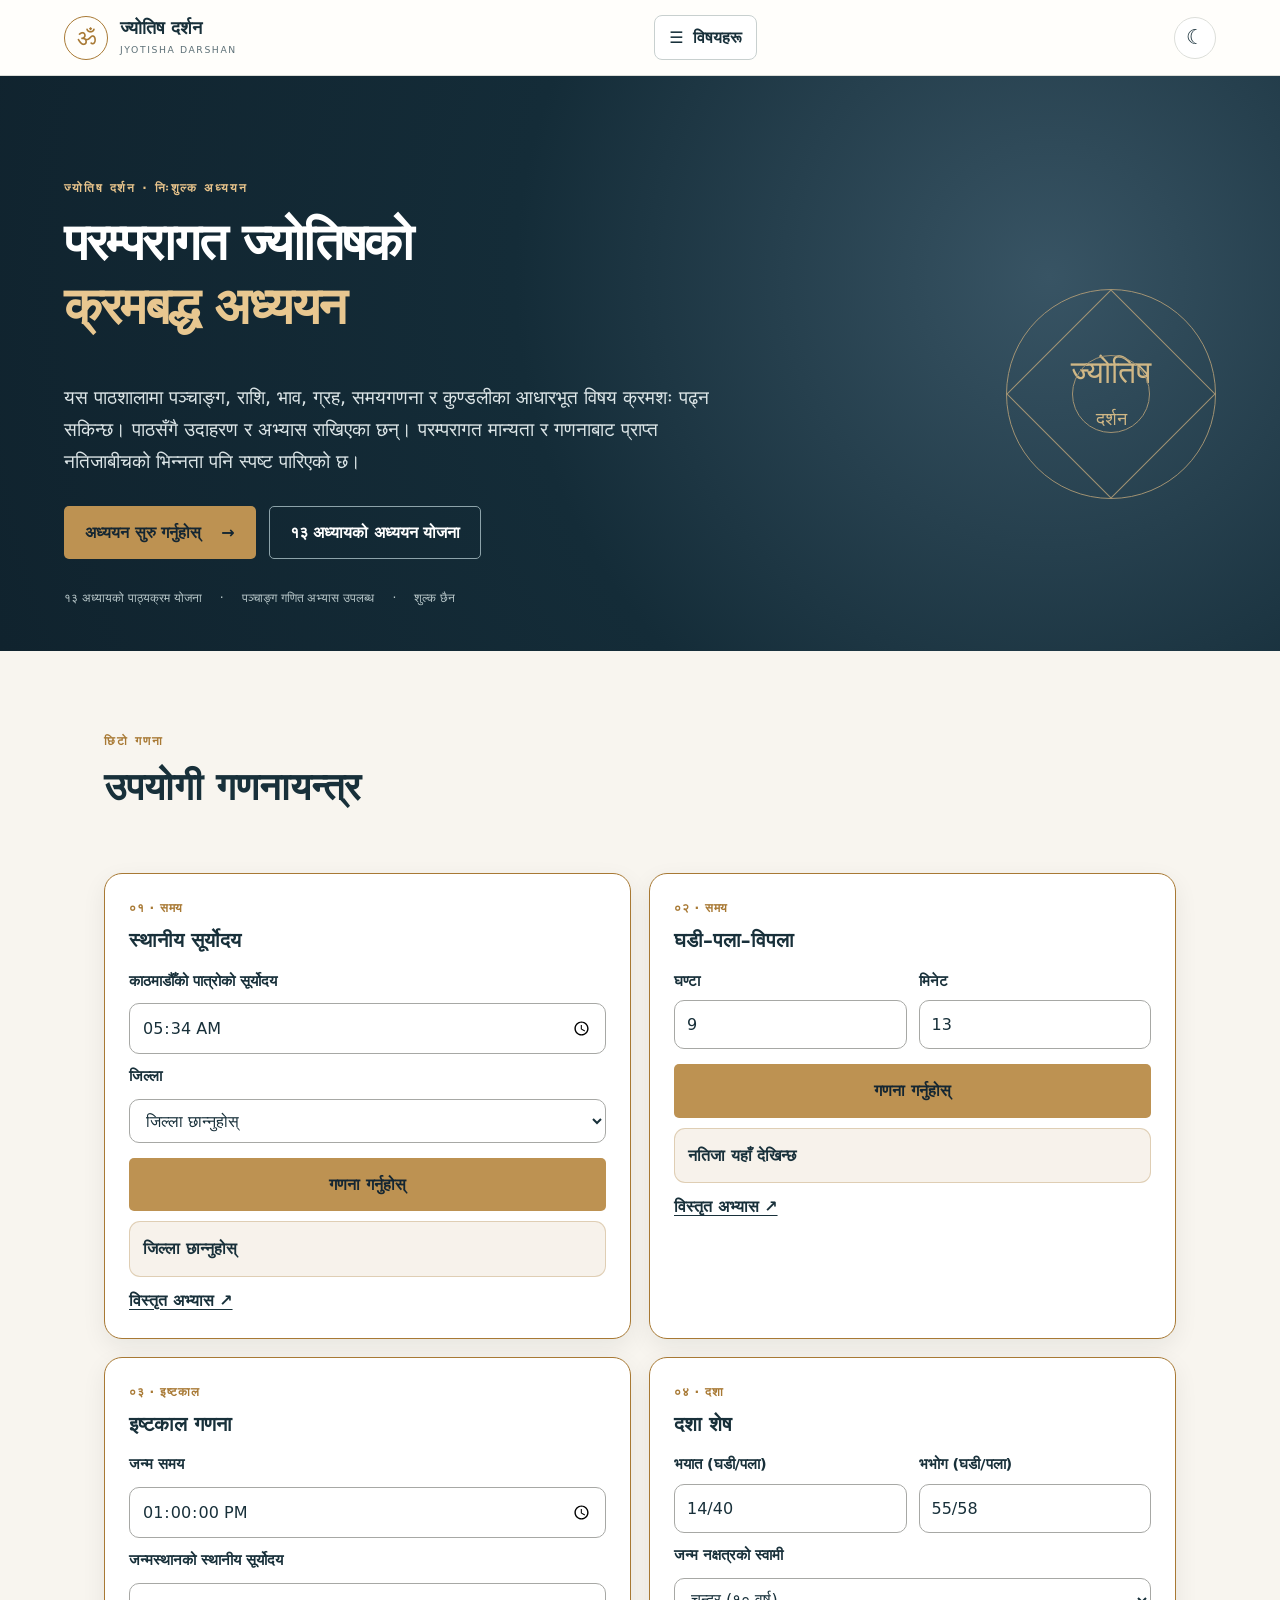
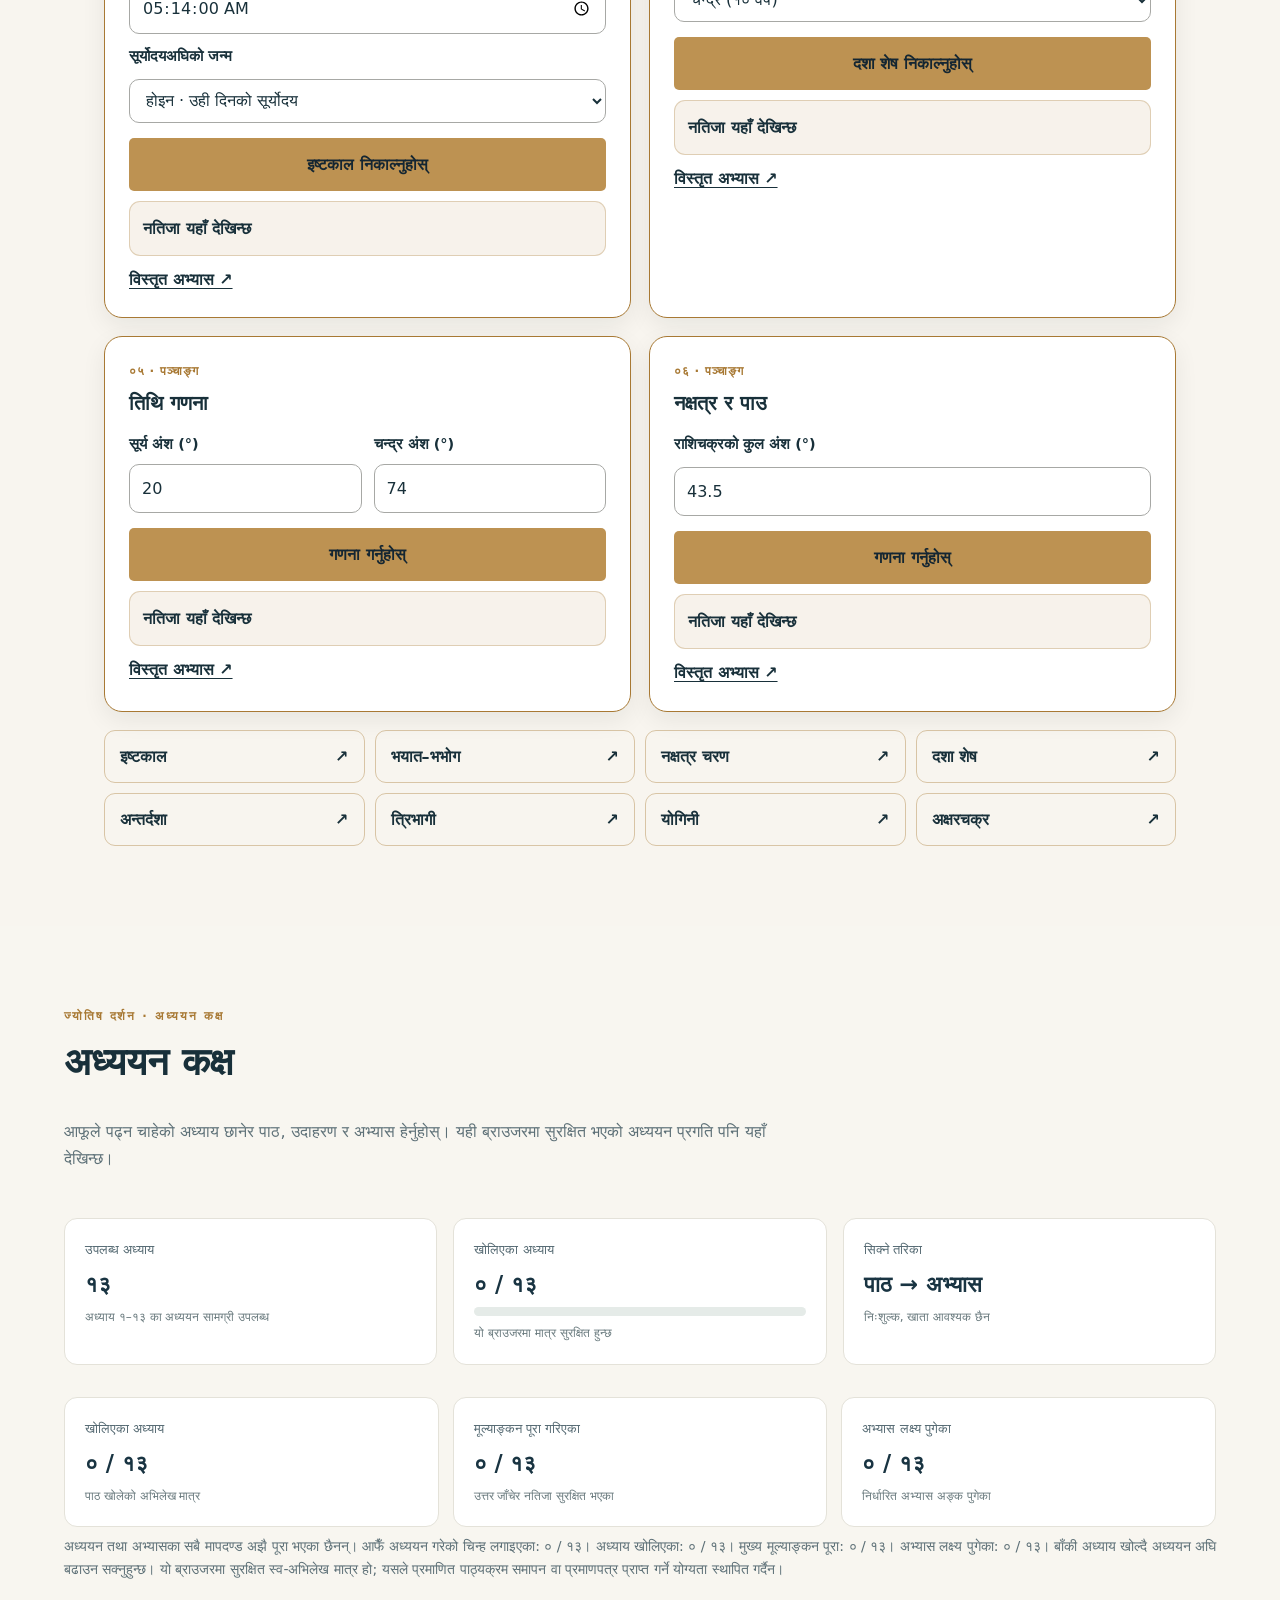
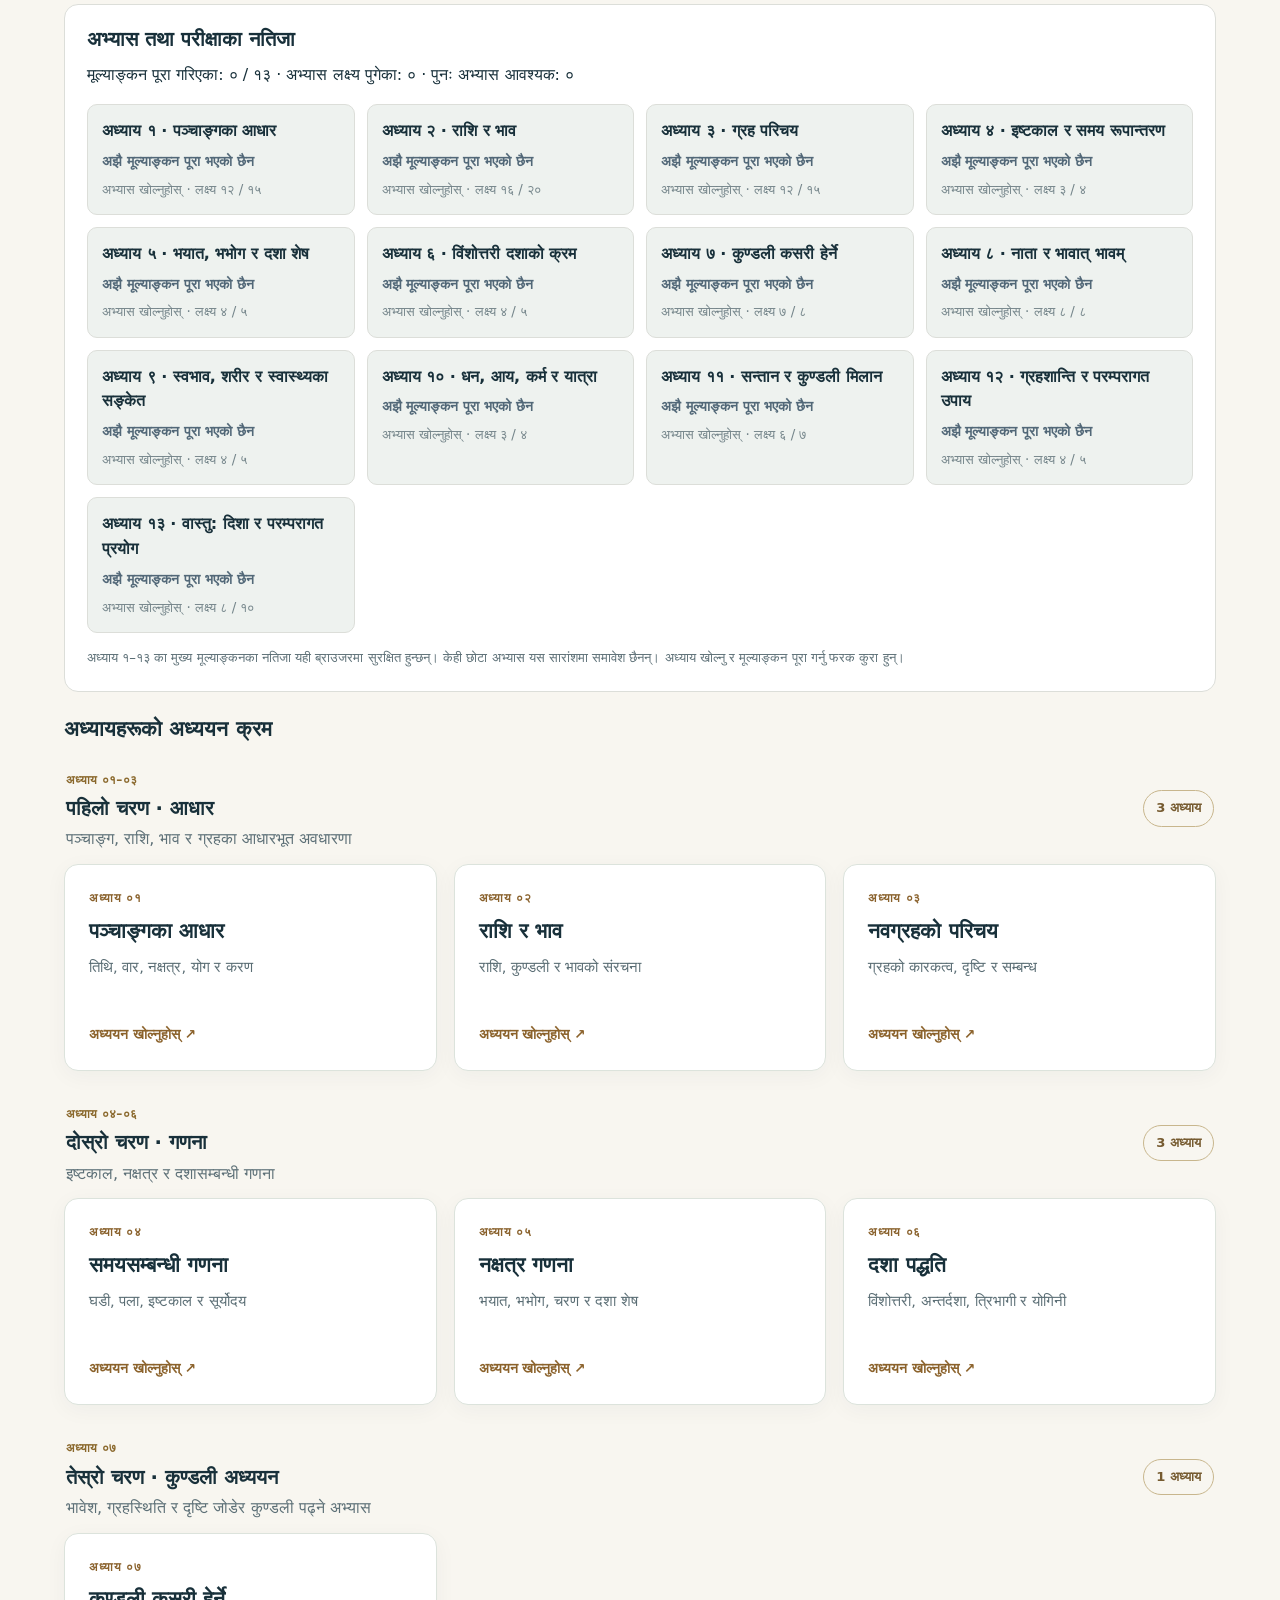
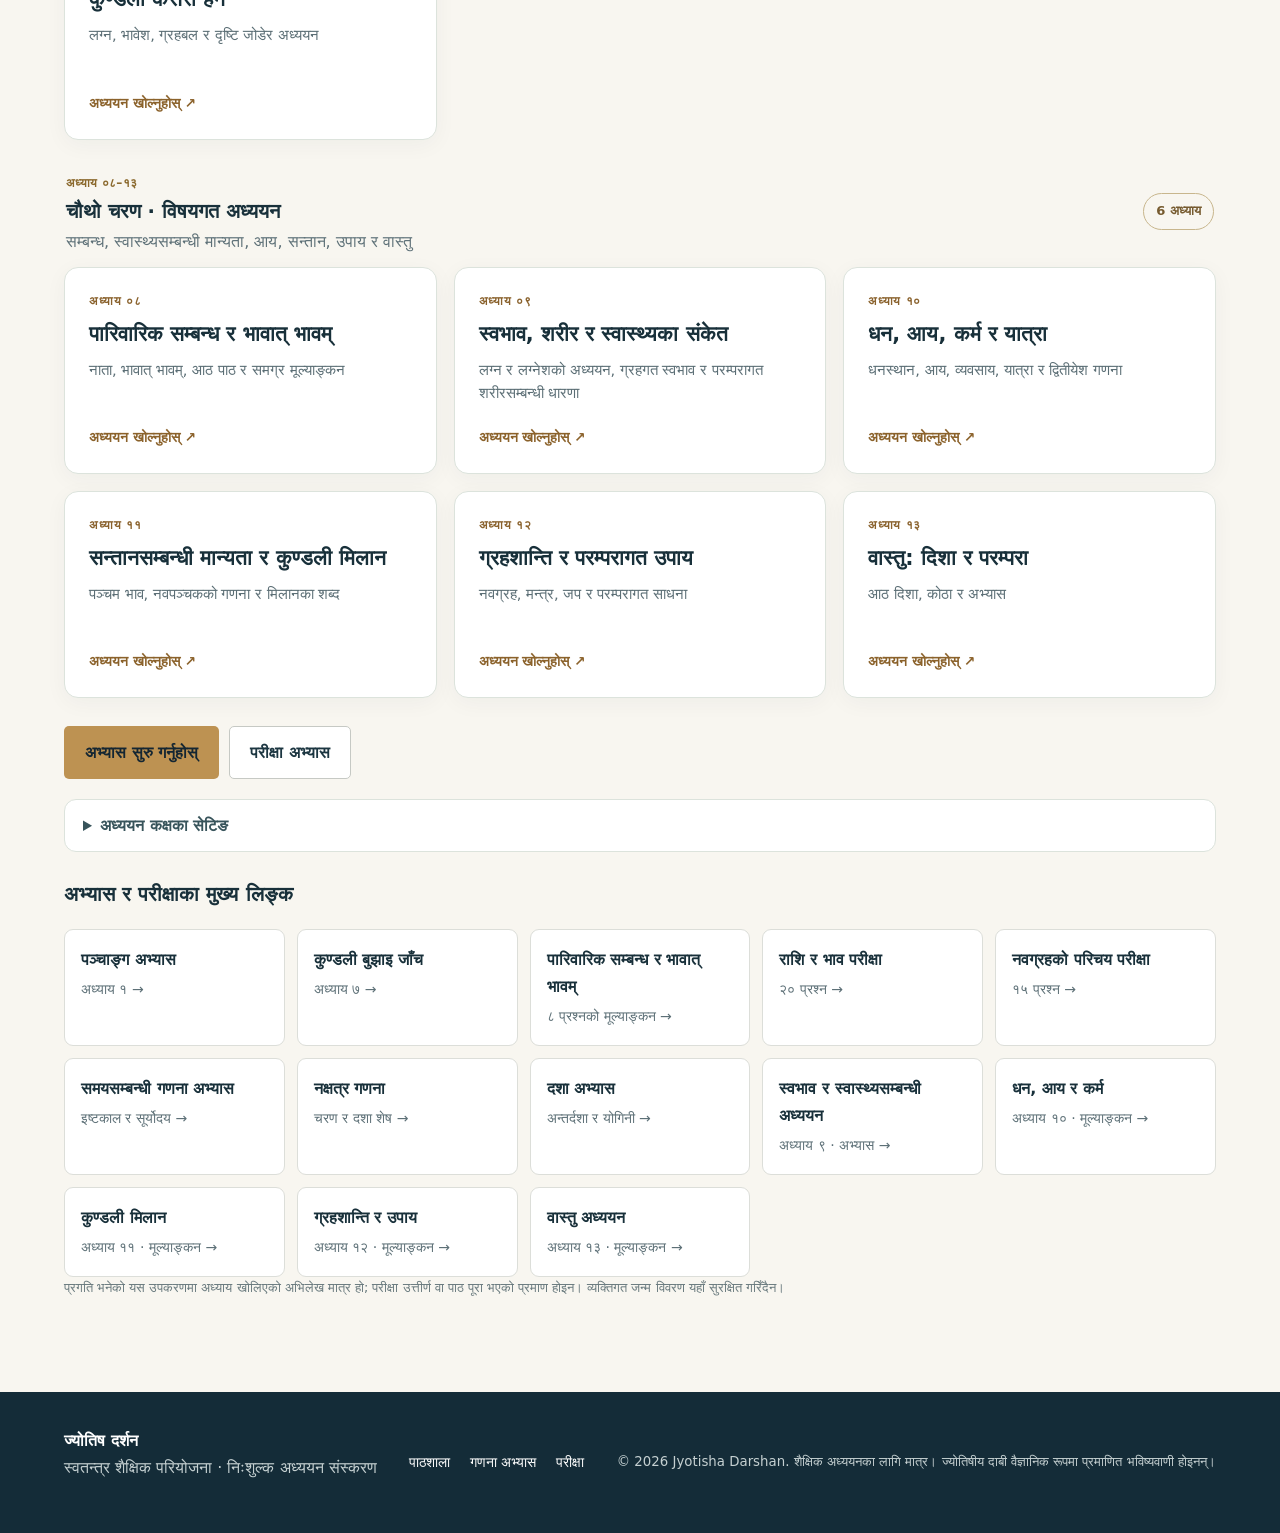
==== commit c2bfccd4: "Refresh stylesheet cache after homepage calculator visibility fix" ====
--- a/index.html
+++ b/index.html
@@ -1,7 +1,15 @@
-<!doctype html><html lang="ne"><head><meta charset="utf-8"><meta name="viewport" content="width=device-width,initial-scale=1"><meta name="theme-color" content="#172b38"><meta name="description" content="ज्योतिष दर्शन: पञ्चाङ्ग, राशि, ग्रह, कुण्डली र परम्परागत ज्योतिषका विषयमा नेपाली भाषामा क्रमबद्ध अध्ययन, उदाहरण र अभ्यास।"><title>ज्योतिष दर्शन | Jyotisha Darshan</title><link rel="manifest" href="manifest.webmanifest"><link rel="stylesheet" href="style.css?v=200"><script>/* Apply reader theme before painting to prevent light-mode flashes between chapters. */(function(){var t=null;try{t=localStorage.getItem('jyotisha-reader-theme-v1')}catch(e){}if(t!=='dark'&&t!=='light'){t=window.matchMedia&&window.matchMedia('(prefers-color-scheme: dark)').matches?'dark':'light'}document.documentElement.setAttribute('data-theme',t)})();</script></head><body>
+<!doctype html><html lang="ne"><head><meta charset="utf-8"><meta name="viewport" content="width=device-width,initial-scale=1"><meta name="theme-color" content="#172b38"><meta name="description" content="ज्योतिष दर्शन: पञ्चाङ्ग, राशि, ग्रह, कुण्डली र परम्परागत ज्योतिषका विषयमा नेपाली भाषामा क्रमबद्ध अध्ययन, उदाहरण र अभ्यास।"><title>ज्योतिष दर्शन | Jyotisha Darshan</title><link rel="manifest" href="manifest.webmanifest"><link rel="stylesheet" href="style.css?v=202"><script>/* Apply reader theme before painting to prevent light-mode flashes between chapters. */(function(){var t=null;try{t=localStorage.getItem('jyotisha-reader-theme-v1')}catch(e){}if(t!=='dark'&&t!=='light'){t=window.matchMedia&&window.matchMedia('(prefers-color-scheme: dark)').matches?'dark':'light'}document.documentElement.setAttribute('data-theme',t)})();</script></head><body>
 <a class="skip-to-content" href="#main-content">मुख्य सामग्रीमा जानुहोस्</a>
 <header class="site-header"><a class="brand" href="index.html#home"><span class="brandmark">ॐ</span><span><strong>ज्योतिष दर्शन</strong><small>JYOTISHA DARSHAN</small></span></a><button class="menu" id="menu" aria-label="विषय सूची खोल्नुहोस्" aria-controls="nav" aria-expanded="false">☰ <span>विषयहरू</span></button><nav id="nav" aria-label="मुख्य नेभिगेसन"><a href="index.html#home">गृहपृष्ठ</a><a href="index.html#dashboard">अध्ययन कक्ष</a><a href="index.html?chapter=1">पाठहरू</a><a href="akshara-chakra.html">अक्षरचक्र</a><a href="course.html">१३ अध्यायको अध्ययन योजना</a><a href="index.html?chapter=2#chapter2exam">परीक्षा</a><a href="index.html?chapter=4#istakala">गणना अभ्यास</a></nav><button type="button" id="themeToggle" class="theme-toggle" aria-label="अँध्यारो रूप प्रयोग गर्नुहोस्" aria-pressed="false" title="उज्यालो / अँध्यारो रूप">☾</button></header>
 <main id="main-content" tabindex="-1"><section id="home" class="hero"><div class="hero-inner"><p class="eyebrow">ज्योतिष दर्शन · निःशुल्क अध्ययन</p><h1>परम्परागत ज्योतिषको<br><em>क्रमबद्ध अध्ययन</em></h1><p class="lead">यस पाठशालामा पञ्चाङ्ग, राशि, भाव, ग्रह, समयगणना र कुण्डलीका आधारभूत विषय क्रमशः पढ्न सकिन्छ। पाठसँगै उदाहरण र अभ्यास राखिएका छन्। परम्परागत मान्यता र गणनाबाट प्राप्त नतिजाबीचको भिन्नता पनि स्पष्ट पारिएको छ।</p><div class="actions"><a class="button primary" href="#dashboard">अध्ययन सुरु गर्नुहोस् <span>→</span></a><a class="button outline" href="course.html">१३ अध्यायको अध्ययन योजना</a></div><div class="hero-foot"><span>१३ अध्यायको पाठ्यक्रम योजना</span><span>पञ्चाङ्ग गणित अभ्यास उपलब्ध</span><span>शुल्क छैन</span></div></div><div class="orb" aria-hidden="true"><div class="orbit"><div class="orb-center">ज्योतिष<br><span>दर्शन</span></div></div></div></section>
+<section class="home-tools section" id="homeCalculators" aria-labelledby="homeToolsTitle"><div class="section-heading"><div><p class="eyebrow">छिटो गणना</p><h2 id="homeToolsTitle">उपयोगी गणनायन्त्र</h2></div></div><div class="home-tools-grid">
+<div class="home-tool-card"><span class="home-tool-tag">०१ · समय</span><h3>स्थानीय सूर्योदय</h3><label for="htSunrise">काठमाडौँको पात्रोको सूर्योदय</label><input id="htSunrise" type="time" value="05:34"><label for="htDistrict">जिल्ला</label><select id="htDistrict"><option value="">जिल्ला छान्नुहोस्</option></select><button type="button" id="htSunriseGo" class="button primary">गणना गर्नुहोस्</button><output id="htSunriseOut" class="home-tool-result" aria-live="polite">जिल्ला छान्नुहोस्</output><a href="index.html?chapter=4#localSunrise">विस्तृत अभ्यास ↗</a></div>
+<div class="home-tool-card"><span class="home-tool-tag">०२ · समय</span><h3>घडी–पला–विपला</h3><div class="home-tool-pair"><div><label for="htHours">घण्टा</label><input id="htHours" type="number" min="0" max="23" value="9"></div><div><label for="htMinutes">मिनेट</label><input id="htMinutes" type="number" min="0" max="59" value="13"></div></div><button type="button" id="htGhadiGo" class="button primary">गणना गर्नुहोस्</button><output id="htGhadiOut" class="home-tool-result" aria-live="polite">नतिजा यहाँ देखिन्छ</output><a href="index.html?chapter=4#chapter4">विस्तृत अभ्यास ↗</a></div>
+<div class="home-tool-card"><span class="home-tool-tag">०३ · इष्टकाल</span><h3>इष्टकाल गणना</h3><label for="htBirth">जन्म समय</label><input id="htBirth" type="time" step="1" value="13:00:00"><label for="htLocalSunrise">जन्मस्थानको स्थानीय सूर्योदय</label><input id="htLocalSunrise" type="time" step="1" value="05:14:00"><label for="htPrevious">सूर्योदयअघिको जन्म</label><select id="htPrevious"><option value="same">होइन · उही दिनको सूर्योदय</option><option value="previous">हो · अघिल्लो दिनको सूर्योदय प्रविष्ट</option></select><button type="button" id="htIstGo" class="button primary">इष्टकाल निकाल्नुहोस्</button><output id="htIstOut" class="home-tool-result" aria-live="polite">नतिजा यहाँ देखिन्छ</output><a href="index.html?chapter=4#istakala">विस्तृत अभ्यास ↗</a></div>
+<div class="home-tool-card"><span class="home-tool-tag">०४ · दशा</span><h3>दशा शेष</h3><div class="home-tool-pair"><div><label for="htBhayat">भयात (घडी/पला)</label><input id="htBhayat" value="14/40" placeholder="14/40"></div><div><label for="htBhavog">भभोग (घडी/पला)</label><input id="htBhavog" value="55/58" placeholder="55/58"></div></div><label for="htLord">जन्म नक्षत्रको स्वामी</label><select id="htLord"><option value="moon">चन्द्र (१० वर्ष)</option><option value="mars">मङ्गल (७ वर्ष)</option><option value="rahu">राहु (१८ वर्ष)</option><option value="jupiter">बृहस्पति (१६ वर्ष)</option><option value="saturn">शनि (१९ वर्ष)</option><option value="mercury">बुध (१७ वर्ष)</option><option value="ketu">केतु (७ वर्ष)</option><option value="venus">शुक्र (२० वर्ष)</option><option value="sun">सूर्य (६ वर्ष)</option></select><button type="button" id="htDashaGo" class="button primary">दशा शेष निकाल्नुहोस्</button><output id="htDashaOut" class="home-tool-result" aria-live="polite">नतिजा यहाँ देखिन्छ</output><a href="index.html?chapter=5#dashaBalance">विस्तृत अभ्यास ↗</a></div>
+<div class="home-tool-card"><span class="home-tool-tag">०५ · पञ्चाङ्ग</span><h3>तिथि गणना</h3><div class="home-tool-pair"><div><label for="htSun">सूर्य अंश (°)</label><input id="htSun" type="number" min="0" max="359.99" step="any" value="20"></div><div><label for="htMoon">चन्द्र अंश (°)</label><input id="htMoon" type="number" min="0" max="359.99" step="any" value="74"></div></div><button type="button" id="htTithiGo" class="button primary">गणना गर्नुहोस्</button><output id="htTithiOut" class="home-tool-result" aria-live="polite">नतिजा यहाँ देखिन्छ</output><a href="index.html?chapter=1#practice">विस्तृत अभ्यास ↗</a></div>
+<div class="home-tool-card"><span class="home-tool-tag">०६ · पञ्चाङ्ग</span><h3>नक्षत्र र पाउ</h3><label for="htNakDegree">राशिचक्रको कुल अंश (°)</label><input id="htNakDegree" type="number" min="0" max="359.99" step="any" value="43.5"><button type="button" id="htNakGo" class="button primary">गणना गर्नुहोस्</button><output id="htNakOut" class="home-tool-result" aria-live="polite">नतिजा यहाँ देखिन्छ</output><a href="index.html?chapter=1#practice">विस्तृत अभ्यास ↗</a></div>
+</div><div class="home-tool-more" aria-label="अन्य गणनायन्त्र"><a href="index.html?chapter=4#istakala">इष्टकाल <span>↗</span></a><a href="index.html?chapter=5#chapter5">भयात–भभोग <span>↗</span></a><a href="index.html?chapter=5#padaPractice">नक्षत्र चरण <span>↗</span></a><a href="index.html?chapter=5#dashaBalance">दशा शेष <span>↗</span></a><a href="index.html?chapter=6#antardasha">अन्तर्दशा <span>↗</span></a><a href="index.html?chapter=6#tribhagi">त्रिभागी <span>↗</span></a><a href="index.html?chapter=6#yogini">योगिनी <span>↗</span></a><a href="akshara-chakra.html">अक्षरचक्र <span>↗</span></a></div></section>
 <section class="section learning-dashboard" id="dashboard" aria-labelledby="dashboard-title"><div class="section-heading"><div><p class="eyebrow">ज्योतिष दर्शन · अध्ययन कक्ष</p><h2 id="dashboard-title">अध्ययन कक्ष</h2><p>आफूले पढ्न चाहेको अध्याय छानेर पाठ, उदाहरण र अभ्यास हेर्नुहोस्। यही ब्राउजरमा सुरक्षित भएको अध्ययन प्रगति पनि यहाँ देखिन्छ।</p></div></div><div class="dashboard-stats"><div class="dash-stat"><span>उपलब्ध अध्याय</span><strong>१३</strong><small>अध्याय १–१३ का अध्ययन सामग्री उपलब्ध</small></div><div class="dash-stat"><span>खोलिएका अध्याय</span><strong id="progressCount">० / १३</strong><div class="progress-track" role="progressbar" aria-label="खोलिएका अध्यायको प्रगति" aria-valuemin="0" aria-valuemax="13" aria-valuenow="0" id="progressTrack"><span id="progressFill"></span></div><small>यो ब्राउजरमा मात्र सुरक्षित हुन्छ</small></div><div class="dash-stat"><span>सिक्ने तरिका</span><strong>पाठ → अभ्यास</strong><small>निःशुल्क, खाता आवश्यक छैन</small></div></div><div class="study-milestones" aria-label="अध्ययनका छुट्टाछुट्टै सूचक"><div class="dash-stat"><span>खोलिएका अध्याय</span><strong id="studyOpenedCount">० / १३</strong><small>पाठ खोलेको अभिलेख मात्र</small></div><div class="dash-stat"><span>मूल्याङ्कन पूरा गरिएका</span><strong id="studyAttemptedCount">० / १३</strong><small>उत्तर जाँचेर नतिजा सुरक्षित भएका</small></div><div class="dash-stat"><span>अभ्यास लक्ष्य पुगेका</span><strong id="studyAchievedCount">० / १३</strong><small>निर्धारित अभ्यास अङ्क पुगेका</small></div></div><p id="studyCompletionNote" class="study-completion-note" role="status" aria-live="polite" aria-atomic="true">अध्याय पूरा भएको प्रमाणित गर्ने छुट्टै मापदण्ड अझै लागू गरिएको छैन।</p><div class="assessment-progress" id="assessmentProgress"><h3>अभ्यास तथा परीक्षाका नतिजा</h3><p id="assessmentProgressSummary" role="status" aria-live="polite" aria-atomic="true">उपलब्ध मूल्याङ्कनका नतिजा यहाँ देखिन्छन्।</p><div id="assessmentProgressList" class="assessment-progress-list"></div><small>अध्याय १–१३ का मुख्य मूल्याङ्कनका नतिजा यही ब्राउजरमा सुरक्षित हुन्छन्। केही छोटा अभ्यास यस सारांशमा समावेश छैनन्। अध्याय खोल्नु र मूल्याङ्कन पूरा गर्नु फरक कुरा हुन्।</small></div><h3 class="dashboard-subheading">अध्यायहरूको अध्ययन क्रम</h3><section class="dashboard-stage" aria-labelledby="dashboard-stage-1"><div class="dashboard-stage-heading"><div><span class="dashboard-stage-range">अध्याय ०१–०३</span><h4 id="dashboard-stage-1">पहिलो चरण · आधार</h4><p>पञ्चाङ्ग, राशि, भाव र ग्रहका आधारभूत अवधारणा</p></div><span class="dashboard-stage-count">3 अध्याय</span></div><div class="dashboard-grid"><a class="chapter-card" href="index.html?chapter=1" data-chapter="1"><span class="chapter-index">अध्याय ०१</span><h3>पञ्चाङ्गका आधार</h3><p>तिथि, वार, नक्षत्र, योग र करण</p><span class="chapter-link">अध्ययन खोल्नुहोस् ↗</span></a><a class="chapter-card" href="index.html?chapter=2" data-chapter="2"><span class="chapter-index">अध्याय ०२</span><h3>राशि र भाव</h3><p>राशि, कुण्डली र भावको संरचना</p><span class="chapter-link">अध्ययन खोल्नुहोस् ↗</span></a><a class="chapter-card" href="index.html?chapter=3" data-chapter="3"><span class="chapter-index">अध्याय ०३</span><h3>नवग्रहको परिचय</h3><p>ग्रहको कारकत्व, दृष्टि र सम्बन्ध</p><span class="chapter-link">अध्ययन खोल्नुहोस् ↗</span></a></div></section><section class="dashboard-stage" aria-labelledby="dashboard-stage-2"><div class="dashboard-stage-heading"><div><span class="dashboard-stage-range">अध्याय ०४–०६</span><h4 id="dashboard-stage-2">दोस्रो चरण · गणना</h4><p>इष्टकाल, नक्षत्र र दशासम्बन्धी गणना</p></div><span class="dashboard-stage-count">3 अध्याय</span></div><div class="dashboard-grid"><a class="chapter-card" href="index.html?chapter=4" data-chapter="4"><span class="chapter-index">अध्याय ०४</span><h3>समयसम्बन्धी गणना</h3><p>घडी, पला, इष्टकाल र सूर्योदय</p><span class="chapter-link">अध्ययन खोल्नुहोस् ↗</span></a><a class="chapter-card" href="index.html?chapter=5" data-chapter="5"><span class="chapter-index">अध्याय ०५</span><h3>नक्षत्र गणना</h3><p>भयात, भभोग, चरण र दशा शेष</p><span class="chapter-link">अध्ययन खोल्नुहोस् ↗</span></a><a class="chapter-card" href="index.html?chapter=6" data-chapter="6"><span class="chapter-index">अध्याय ०६</span><h3>दशा पद्धति</h3><p>विंशोत्तरी, अन्तर्दशा, त्रिभागी र योगिनी</p><span class="chapter-link">अध्ययन खोल्नुहोस् ↗</span></a></div></section><section class="dashboard-stage" aria-labelledby="dashboard-stage-3"><div class="dashboard-stage-heading"><div><span class="dashboard-stage-range">अध्याय ०७</span><h4 id="dashboard-stage-3">तेस्रो चरण · कुण्डली अध्ययन</h4><p>भावेश, ग्रहस्थिति र दृष्टि जोडेर कुण्डली पढ्ने अभ्यास</p></div><span class="dashboard-stage-count">1 अध्याय</span></div><div class="dashboard-grid"><a class="chapter-card" href="index.html?chapter=7" data-chapter="7"><span class="chapter-index">अध्याय ०७</span><h3>कुण्डली कसरी हेर्ने</h3><p>लग्न, भावेश, ग्रहबल र दृष्टि जोडेर अध्ययन</p><span class="chapter-link">अध्ययन खोल्नुहोस् ↗</span></a></div></section><section class="dashboard-stage" aria-labelledby="dashboard-stage-4"><div class="dashboard-stage-heading"><div><span class="dashboard-stage-range">अध्याय ०८–१३</span><h4 id="dashboard-stage-4">चौथो चरण · विषयगत अध्ययन</h4><p>सम्बन्ध, स्वास्थ्यसम्बन्धी मान्यता, आय, सन्तान, उपाय र वास्तु</p></div><span class="dashboard-stage-count">6 अध्याय</span></div><div class="dashboard-grid"><a class="chapter-card" href="index.html?chapter=8" data-chapter="8"><span class="chapter-index">अध्याय ०८</span><h3>पारिवारिक सम्बन्ध र भावात् भावम्</h3><p>नाता, भावात् भावम्, आठ पाठ र समग्र मूल्याङ्कन</p><span class="chapter-link">अध्ययन खोल्नुहोस् ↗</span></a><a class="chapter-card" href="index.html?chapter=9" data-chapter="9"><span class="chapter-index">अध्याय ०९</span><h3>स्वभाव, शरीर र स्वास्थ्यका संकेत</h3><p>लग्न र लग्नेशको अध्ययन, ग्रहगत स्वभाव र परम्परागत शरीरसम्बन्धी धारणा</p><span class="chapter-link">अध्ययन खोल्नुहोस् ↗</span></a><a class="chapter-card" href="index.html?chapter=10" data-chapter="10"><span class="chapter-index">अध्याय १०</span><h3>धन, आय, कर्म र यात्रा</h3><p>धनस्थान, आय, व्यवसाय, यात्रा र द्वितीयेश गणना</p><span class="chapter-link">अध्ययन खोल्नुहोस् ↗</span></a><a class="chapter-card" href="index.html?chapter=11" data-chapter="11"><span class="chapter-index">अध्याय ११</span><h3>सन्तानसम्बन्धी मान्यता र कुण्डली मिलान</h3><p>पञ्चम भाव, नवपञ्चकको गणना र मिलानका शब्द</p><span class="chapter-link">अध्ययन खोल्नुहोस् ↗</span></a><a class="chapter-card" href="index.html?chapter=12" data-chapter="12"><span class="chapter-index">अध्याय १२</span><h3>ग्रहशान्ति र परम्परागत उपाय</h3><p>नवग्रह, मन्त्र, जप र परम्परागत साधना</p><span class="chapter-link">अध्ययन खोल्नुहोस् ↗</span></a><a class="chapter-card" href="index.html?chapter=13" data-chapter="13"><span class="chapter-index">अध्याय १३</span><h3>वास्तु: दिशा र परम्परा</h3><p>आठ दिशा, कोठा र अभ्यास</p><span class="chapter-link">अध्ययन खोल्नुहोस् ↗</span></a></div></section><div class="dashboard-actions"><a class="button primary" href="index.html?chapter=1#practice">अभ्यास सुरु गर्नुहोस्</a><a class="button dash-outline" href="index.html?chapter=2#chapter2exam">परीक्षा अभ्यास</a></div><details class="dashboard-settings"><summary>अध्ययन कक्षका सेटिङ</summary><p>यो ब्राउजरमा सुरक्षित अध्याय खोलेको अभिलेख हटाउन सकिन्छ।</p><button type="button" class="button dash-outline" id="resetProgress">प्रगति हटाउनुहोस्</button></details><div class="home-shortcuts" aria-label="छिटो पहुँच"><h3>अभ्यास र परीक्षाका मुख्य लिङ्क</h3><div class="home-shortcut-grid"><a href="index.html?chapter=1#practice"><strong>पञ्चाङ्ग अभ्यास</strong><span>अध्याय १ →</span></a><a href="index.html?chapter=7#ch7Quiz"><strong>कुण्डली बुझाइ जाँच</strong><span>अध्याय ७ →</span></a><a href="index.html?chapter=8#ch8AssessmentPanel"><strong>पारिवारिक सम्बन्ध र भावात् भावम्</strong><span>८ प्रश्नको मूल्याङ्कन →</span></a><a href="index.html?chapter=2#chapter2exam"><strong>राशि र भाव परीक्षा</strong><span>२० प्रश्न →</span></a><a href="index.html?chapter=3#chapter3exam"><strong>नवग्रहको परिचय परीक्षा</strong><span>१५ प्रश्न →</span></a><a href="index.html?chapter=4#istakala"><strong>समयसम्बन्धी गणना अभ्यास</strong><span>इष्टकाल र सूर्योदय →</span></a><a href="index.html?chapter=5#padaPractice"><strong>नक्षत्र गणना</strong><span>चरण र दशा शेष →</span></a><a href="index.html?chapter=6#antardasha"><strong>दशा अभ्यास</strong><span>अन्तर्दशा र योगिनी →</span></a><a href="index.html?chapter=9#ch9-practice"><strong>स्वभाव र स्वास्थ्यसम्बन्धी अध्ययन</strong><span>अध्याय ९ · अभ्यास →</span></a><a href="index.html?chapter=10#ch10-assessment"><strong>धन, आय र कर्म</strong><span>अध्याय १० · मूल्याङ्कन →</span></a><a href="index.html?chapter=11#ch11-quiz"><strong>कुण्डली मिलान</strong><span>अध्याय ११ · मूल्याङ्कन →</span></a><a href="index.html?chapter=12#ch12-quiz"><strong>ग्रहशान्ति र उपाय</strong><span>अध्याय १२ · मूल्याङ्कन →</span></a><a href="index.html?chapter=13#ch13-quiz"><strong>वास्तु अध्ययन</strong><span>अध्याय १३ · मूल्याङ्कन →</span></a></div></div><p class="dashboard-disclaimer">प्रगति भनेको यस उपकरणमा अध्याय खोलिएको अभिलेख मात्र हो; परीक्षा उत्तीर्ण वा पाठ पूरा भएको प्रमाण होइन। व्यक्तिगत जन्म विवरण यहाँ सुरक्षित गरिँदैन।</p></section><section class="section" id="pathshala"><div class="akshara-reference-link"><div><strong>नक्षत्र नामाक्षर सन्दर्भ</strong><p>२७ नक्षत्र, १०८ चरण र नामकरणका अक्षरहरू एउटै खोज्न मिल्ने पृष्ठमा।</p></div><a class="button primary" href="akshara-chakra.html">अक्षरचक्र खोल्नुहोस् →</a></div><div class="section-heading"><div><p class="eyebrow">अध्याय ०१ · आधारभूत अध्ययन</p><h2>पञ्चाङ्गका आधार</h2><p>तिथि, वार, नक्षत्र, योग र करणका अर्थ, गणना र परम्परागत प्रयोगको क्रमबद्ध अध्ययन।</p></div><span class="status">अध्याय ०१ · पाठ उपलब्ध</span></div><div class="cards three"><article class="tile active"><span class="tile-num">अध्याय ०१</span><h3>पञ्चाङ्ग</h3><p>तिथि, वार, नक्षत्र, योग र करणका आधारभूत अर्थ।</p><button class="text-button" id="openLesson">पाठ खोल्नुहोस् →</button></article><article class="tile"><span class="tile-num">अध्याय ०२</span><h3>राशि र भाव</h3><p>भाव, राशि र लग्नको सम्बन्ध बुझ्ने अन्तरक्रियात्मक अभ्यास।</p><a class="text-button" href="index.html?chapter=2">अध्याय २ खोल्नुहोस् →</a></article><article class="tile muted"><span class="tile-num">अध्याय ०३–१३</span><h3>थप अध्यायहरू</h3><p>अध्याय ३–१३ मा ग्रह, गणना, कुण्डली अध्ययन र परम्परागत प्रयोगसम्बन्धी पाठ तथा अभ्यास उपलब्ध छन्।</p><a class="text-button" href="index.html#dashboard">अध्ययन कक्ष खोल्नुहोस् →</a></article></div>
 <div id="lesson" class="lesson" hidden><div class="lesson-top"><div><p class="eyebrow">अध्याय ०१ · विस्तृत पाठ</p><h3>पञ्चाङ्गका पाँच अङ्ग</h3></div><button class="close" id="closeLesson" aria-label="पाठ बन्द गर्नुहोस्">✕</button></div><p>पञ्चाङ्ग परम्परागत कालगणनामा प्रयोग हुने पाँच अङ्गको समुच्चय हो: तिथि, वार, नक्षत्र, योग र करण। प्रत्येक अङ्गले समयको फरक पक्ष बुझाउँछ। तिथिले सूर्य र चन्द्रमाको कोणीय अन्तर, वारले दिन, नक्षत्रले चन्द्रमाको राशिचक्रस्थित क्षेत्र, योगले सूर्य र चन्द्रमाका भोगांशको योग तथा करणले तिथिको आधा भाग जनाउँछ। तलका पाँच अङ्ग क्रमशः खोलेर तिनको अर्थ, गणनाको आधार र प्रयोग बुझ्नुहोस्।</p><div class="tabs" id="angaTabs" role="group" aria-label="पञ्चाङ्ग अङ्ग"></div><div id="angaDetail" class="detail" aria-live="polite"></div><div class="study-module"><p class="eyebrow">अध्याय ०१ · थप अध्ययन</p><h4>तिथि र पक्ष</h4><p>एक चन्द्रमासमा ३० तिथि हुन्छन्: शुक्ल पक्षमा १५ र कृष्ण पक्षमा १५। प्रतिपदादेखि चतुर्दशीसम्मका नाम दुवै पक्षमा दोहोरिन्छन्। शुक्ल पक्षको अन्त्य पूर्णिमा र कृष्ण पक्षको अन्त्य औँसी हो। </p><div class="study-grid"><div class="study-panel"><strong>नन्दादि तिथि समूह</strong><p>नन्दा, भद्रा, जया, रिक्ता र पूर्णा गरी पाँच समूह तीनपटक दोहोरिन्छन्। तिथि १, ६ र ११ नन्दा समूहमा; २, ७ र १२ भद्रामा पर्छन्। त्यसैगरी ३/८/१३ जया, ४/९/१४ रिक्ता र ५/१०/१५ पूर्णा समूहमा पर्छन्। यो वर्गीकरण तिथिको नाम होइन, तिथिलाई समूहमा राख्ने परम्परागत तरिका हो।</p><label for="tithiNumber">पक्षभित्रको तिथि क्रम (१–१५)</label><select id="tithiNumber"></select><p id="tithiGroupResult" class="result" aria-live="polite"></p></div><div class="study-panel"><strong>३६०° बाट नक्षत्र र पाउ</strong><p>राशिचक्रको ३६०° लाई २७ बराबर नक्षत्रमा बाँड्दा प्रत्येक नक्षत्र १३°२०′ को हुन्छ। प्रत्येक नक्षत्रलाई फेरि चार पाउमा बाँडिन्छ; एक पाउ ३°२०′ हुन्छ। उदाहरण: ४३.५° भनेको मेषको सुरुवाती बिन्दुदेखि गनिएको कुल भोगांश हो। पहिलो तीन नक्षत्रको ४०° पूरा भएपछि रोहिणी सुरु हुन्छ। बाँकी ३°३०′ रोहिणीको दोस्रो पाउमा पर्छ। यो ४३.५° कुनै एउटै राशिभित्रको अंश होइन। तल भोगांश राखेर नक्षत्र र पाउ जाँच्नुहोस्।</p><label for="nakDegree">राशिचक्रको अंश (० देखि ३५९.९९)</label><input id="nakDegree" type="number" min="0" max="359.99" step="0.01" value="43.5" inputmode="decimal"><button id="nakCalculate" class="button primary" type="button">नक्षत्र क्रम र पाउ निकाल्नुहोस्</button><p id="nakResult" class="result" aria-live="polite"></p></div></div><h4>तिथिको कोणीय अभ्यास</h4><p class="note"><strong>अभ्यास गर्ने क्रम:</strong> (१) सूर्य र चन्द्रमाको भोगांश लेख्नुहोस्। (२) चन्द्रमाबाट सूर्य घटाउनुहोस्। (३) अन्तर ऋणात्मक भए ३६०° थप्नुहोस्। (४) अन्तरलाई १२° का खण्डमा बाँडेर तिथिको क्रम पहिचान गर्नुहोस्। उदाहरण: ७४° − २०° = ५४°; चारवटा १२° का खण्ड पूरा भएका छन् र पाँचौँ खण्डको ६° बितेको छ। त्यसैले शुक्ल पञ्चमी चलिरहेको छ।</p><p class="note"><strong>सुरु गर्नुअघि:</strong> भोगांश भन्नाले राशिचक्रको सुरुवाती बिन्दुदेखि मापन गरिएको कोणीय स्थान बुझिन्छ। यहाँ सूर्य र चन्द्रमाका भोगांश एउटै निरयन वा सायन सन्दर्भमा दिइएको मानिएको छ। फरक सन्दर्भका मान मिसाएर तिथि निकाल्न मिल्दैन।</p><p>तिथि निकाल्न पहिले चन्द्रमाको भोगांशबाट सूर्यको भोगांश घटाउनुहोस्। उत्तर ऋणात्मक आए ३६०° थपेर ०° देखि ३६०° बीचको अन्तर लिनुहोस्। त्यसपछि अन्तरलाई १२° ले भाग गर्नुहोस्। प्रत्येक १२° पूरा हुँदा एउटा तिथि सकिन्छ; बाँकी अंशले चलिरहेको तिथिभित्रको प्रगति जनाउँछ। ०° देखि १८०° सम्म शुक्ल पक्ष र १८०° देखि ३६०° सम्म कृष्ण पक्षको क्रम पर्छ। उदाहरणका लागि सूर्य २०° र चन्द्रमा ७४° भए अन्तर ५४° हुन्छ। ५४ ÷ १२ = ४.५, अर्थात् चार तिथि पूरा भई शुक्ल पञ्चमी चलिरहेको हुन्छ। ठीक १२° को गुणजमा नयाँ तिथि सुरु हुन्छ। यहाँका अंश काल्पनिक हुन्; वास्तविक पञ्चाङ्ग वा तिथिको समय निर्धारण गरिएको होइन।</p><div class="study-grid"><div class="study-panel"><label for="sunLongitude">सूर्यको भोगांश (०–३५९.९९°)</label><input id="sunLongitude" type="number" min="0" max="359.99" step="0.01" value="20"><label for="moonLongitude">चन्द्रमाको भोगांश (०–३५९.९९°)</label><input id="moonLongitude" type="number" min="0" max="359.99" step="0.01" value="74"><button id="tithiCalculate" class="button primary" type="button">तिथि गणना गर्नुहोस्</button><p id="tithiCalcResult" class="result" aria-live="polite"></p></div><div class="study-panel"><strong>सीमाको अर्को उदाहरण</strong><p>सूर्य २०° र चन्द्रमा ८०° भए कोणीय अन्तर ६०° हुन्छ। यसले शुक्ल पक्षको षष्ठी सुरु हुने सीमा जनाउँछ। ठीक सीमामा र त्यस आसपासको वास्तविक पञ्चाङ्ग निर्धारणका लागि उपयुक्त खगोलीय गणना र समय-सन्दर्भ आवश्यक हुन्छ।</p><p class="note">अध्ययन स्रोत: ज्योतिष शास्त्र: अध्ययन नोट, अध्याय १, पृ. २–७। गणनाको अन्तरक्रियात्मक रूप यहाँ शिक्षणका लागि तयार गरिएको हो।</p></div></div></div><div class="study-module" id="chapter1Expanded"><p class="eyebrow">अध्याय ०१ · स्रोतअनुसार विस्तृत अध्ययन · पृष्ठ २–१०</p><h3>पञ्चाङ्गका थप अङ्ग र सूची</h3><p>तलका नौ खण्ड मूल अध्ययन सामग्रीको क्रमअनुसार राखिएका छन्। पहिलो पटक पढ्दा क्रमशः सबै खण्ड खोल्नुहोस्। पुनरावृत्तिका बेला आफूलाई आवश्यक विषय मात्र खोलेर पढ्न सकिन्छ। प्रत्येक खण्डको शीर्षक थिच्दा व्याख्या खुल्छ।</p>
 <details><summary>१.१ पञ्चाङ्गका पाँच अङ्ग · पृ. २</summary><p>पञ्चाङ्गका पाँच अङ्ग तिथि, वार, नक्षत्र, योग र करण हुन्। तिथि एक चन्द्रमासमा ३० वटा गनिन्छ; वार सात, नक्षत्र २७, विष्कुम्भादि योग २७ र करणका प्रकार ११ छन्। कुनै एक दिनको पञ्चाङ्गमा उदाहरणका लागि द्वितीया तिथि, आइतबार, रोहिणी नक्षत्र, शुभ योग र बालव करण लेखिएको हुन सक्छ। यो केवल स्वरूप बुझाउने उदाहरण हो, कुनै निश्चित दिनको वास्तविक पञ्चाङ्ग होइन। </p></details>
@@ -22,7 +30,7 @@
 <section id="planetExample" class="section alt"><div class="section-heading"><div><p class="eyebrow">अध्याय २ · समाधानसहितको उदाहरण</p><h2>उच्च कुण्डलीको शिक्षण अभ्यास</h2><p>मेष लग्न मानेर ग्रहहरूलाई तिनका परम्परागत उच्च राशिमा राखिएको शिक्षण उदाहरण (अध्ययन नोट, पृ. १२)।</p></div></div><div class="practice-layout"><div class="practice-controls"><h3>ग्रह कहाँ छ?</h3><p class="note">पहिले ग्रह छान्नुहोस् र त्यसको राशि तथा भाव अनुमान गर्नुहोस्। «उत्तर देखाउनुहोस्» थिचेर आफ्नो अनुमान जाँच्नुहोस्। चाहनुहुन्छ भने चार्टमा सबै ग्रह एकैपटक देखाउन सक्नुहुन्छ।</p><label for="exaltedPlanet">ग्रह छान्नुहोस्</label><select id="exaltedPlanet"></select><button id="exaltedReveal" type="button" class="button primary">उत्तर देखाउनुहोस्</button><div id="exaltedResult" class="result" aria-live="polite">ग्रह छानेर उत्तर हेर्नुहोस्।</div><button id="exaltedToggle" type="button" class="button outline-dark" aria-pressed="false">चार्टमा सबै ग्रह देखाउनुहोस्</button><p class="note">यो वास्तविक जन्मकुण्डली होइन। ग्रहका उच्च राशि चिनाउन सबै ग्रहलाई एकैचोटि तिनका उच्च राशिमा राखेर उदाहरण तयार गरिएको हो। राहु मिथुन र केतु धनु उच्च मान्ने यस पाठमा अपनाइएको परम्परा यसैअनुसार राखिएको छ।</p></div><div class="chart-card"><h3>भाव, राशि र ग्रह</h3><svg viewBox="0 0 400 400" role="img" aria-label="मेष लग्नको उच्च ग्रह शिक्षण कुण्डली"><rect x="12" y="12" width="376" height="376" fill="none" stroke="currentColor" stroke-width="2"/><path d="M12 12 L388 388 M388 12 L12 388 M200 12 L388 200 L200 388 L12 200 Z" fill="none" stroke="currentColor" stroke-width="2"/><g id="exaltedChartLabels" text-anchor="middle" fill="currentColor"></g></svg><p class="note">ठूलो अङ्क = राशि; सानो रोमन अङ्क = स्थिर भाव; ग्रह नाम = उदाहरणमा राखिएको ग्रह। भाव ५, ८ र ११ खाली छन्।</p></div></div><div class="consult-note"><strong>आफ्नो उत्तर जाँच्नुहोस्</strong><p>मेष लग्नमा बृहस्पति उच्च रहेको कर्कट राशि कुन भावमा पर्छ? पहिले उत्तर अनुमान गर्नुहोस्, त्यसपछि बृहस्पति छानेर उत्तर देखाउनुहोस्।</p></div></section><section id="chapter2exam" class="section alt"><div class="section-heading"><div><p class="eyebrow">अध्याय ०२ · अभ्यास मूल्याङ्कन</p><h2>कुण्डली पढ्ने अभ्यास परीक्षा</h2><p>यस अभ्यास परीक्षाका २० प्रश्नमा भाव, राशि, राशिस्वामी र उच्च राशिसम्बन्धी उदाहरण समेटिएका छन्। सबै २० प्रश्न यही अध्यायका हुन्। सबै प्रश्नको उत्तर दिएपछि नतिजासँगै व्याख्या पढ्न सकिन्छ।</p></div><span class="status">अभ्यास मात्र</span></div><div class="exam-shell"><p class="note">स्रोत: अध्याय २, पृ. ११–१५ । यो स्वअध्ययन परीक्षण हो, आधिकारिक प्रमाणपत्र होइन। उत्तीर्ण अभ्यास लक्ष्य: १६/२०।</p><div class="result" id="examProgress" aria-live="polite">प्रश्न तयार छन्।</div><form id="chapter2ExamForm"><div id="chapter2ExamQuestions"></div><button class="button primary" type="submit">उत्तर जाँच्नुहोस्</button><button class="button outline-dark" id="examReset" type="button">फेरि अभ्यास गर्नुहोस्</button></form><div id="examResults" class="result" aria-live="polite" hidden></div></div></section><section id="chapter3" class="section alt"><div class="section-heading"><div><p class="eyebrow">अध्याय ०३ · नवग्रहको परिचय</p><h2>नवग्रह: परिचय र अभ्यास</h2><p>यस अध्यायमा नवग्रहका परम्परागत कारकत्व, वर्गीकरण, उच्च–नीच–स्वगृही अवस्था, नैसर्गिक मित्रता र दृष्टि अध्ययन गरिन्छ। पहिले प्रत्येक शब्दको अर्थ बुझ्नुहोस्, त्यसपछि तलका अभ्यासबाट प्रयोग गर्न सिक्नुहोस्।</p></div></div>
 <p class="note">यस अध्यायका ग्रहसम्बन्धी वर्गीकरण परम्परागत ज्योतिषीय व्याख्याका आधार हुन्। तिनलाई स्वास्थ्य, व्यक्तित्व वा भविष्यका घटनाको वैज्ञानिक रूपमा प्रमाणित निदान वा पूर्वानुमान मान्नु हुँदैन। अभ्यासमा दिइएका तालिका र उदाहरण अध्ययन सामग्री बुझाउन प्रयोग गरिएका हुन्; मूल अध्ययन नोटमा नभएका विवरणलाई स्वतः मूल स्रोतको अंश मान्नु हुँदैन।</p>
 <div class="practice-layout"><div class="practice-controls"><h3>३.१ · ग्रहका कारकत्व</h3><p>ज्योतिषीय <strong>कारकत्व</strong> भन्नाले कुनै ग्रहसँग परम्परागत रूपमा जोडिएका विषय वा सङ्केत बुझिन्छ। उदाहरणका लागि सूर्यसँग पिता र शासन, चन्द्रसँग माता र मन, तथा बुधसँग बोली र गणित जोडिन्छन्। यो प्रतीकात्मक वर्गीकरण हो; यसबाट स्वास्थ्य वा व्यक्तित्वको वैज्ञानिक निदान हुँदैन।</p><label for="planetSelect">ग्रह छान्नुहोस्</label><select id="planetSelect"></select><div id="planetTraits" class="result" aria-live="polite"></div><p class="note">यहाँ अध्ययन सामग्रीमा उल्लेख भएका कारकत्वका केही उदाहरण मात्र दिइएका छन्। विस्तृत सूचीका लागि मूल सामग्री हेर्नुहोस्।</p></div><div class="practice-controls"><h3>३.४ · उच्च, नीच, स्वगृही</h3><p><strong>स्वगृही</strong> भनेको ग्रह आफ्नै स्वामित्वको राशिमा हुनु हो। <strong>उच्च</strong> र <strong>नीच</strong> भनेका परम्परागत ग्रहबलका विशेष वर्ग हुन्। एउटै राशि कुनै ग्रहका लागि स्वगृही र उच्च दुवै हुन सक्छ; उदाहरणका लागि बुध कन्यामा।</p><p class="note">अभ्यास: पहिले ग्रह र राशि छान्नुहोस्, त्यसपछि अवस्था जाँच्नुहोस्। उदाहरण: मङ्गल र कर्कट छान्दा «नीच» देखिनुपर्छ।</p><label for="planetStatus">ग्रह</label><select id="planetStatus"></select><label for="planetSign">राशि</label><select id="planetSign"></select><button type="button" class="button primary" id="checkPlanetStatus">अवस्था हेर्नुहोस्</button><div id="planetStatusResult" class="result" aria-live="polite"></div><p class="note">यस पाठमा प्रयोग गरिएको तालिकामा राहु र केतुका नीच राशि उल्लेख छैनन्। त्यसैले यहाँ कुनै राशि अनुमान गरेर थपिएको छैन।</p></div></div>
-<div class="practice-layout"><div class="practice-controls"><h3>३.६ · ग्रहदृष्टि गणना</h3><p><strong>दृष्टि</strong> भन्नाले परम्परागत कुण्डली व्याख्यामा ग्रहले अर्को भावलाई हेर्ने सम्बन्ध बुझिन्छ। गन्दा ग्रह बसेको भावलाई नै पहिलो स्थान मानिन्छ। उदाहरण: शनि चौथो भावमा छ भने तेस्रो दृष्टि छैटौँ, सातौँ दृष्टि दशौँ र दशौँ दृष्टि पहिलो भावमा पर्छ।</p><label for="aspectPlanet">ग्रह</label><select id="aspectPlanet"></select><label for="aspectHouse">ग्रह बसेको भाव</label><select id="aspectHouse"></select><button type="button" class="button primary" id="aspectCalculate">दृष्टि भएका भाव निकाल्नुहोस्</button><div id="aspectResult" class="result" aria-live="polite"></div><p class="note">राहु–केतुको दृष्टिबारे मूल चार्टमा “आफैँमा” छ; अर्थ पुष्टि हुन बाँकी भएकाले यस गणनामा समावेश छैन।</p></div><div class="practice-controls"><h3>३.२, ३.३, ३.५, ३.७ · थप अध्ययन</h3><details><summary>लिङ्ग, वर्ण </summary><p>पुरुषकारक: सूर्य, मङ्गल, बृहस्पति (राहु); स्त्रीकारक: चन्द्र, शुक्र, शनि; नपुंसक: बुध। <strong>स्रोतभेद:</strong> अध्ययन नोटको खण्ड ३.२ मा कक्षाको वर्गीकरणअनुसार शनि स्त्रीकारक हो, तर त्यही नोटले बृहत्पाराशरहोराशास्त्रमा शनिलाई नपुंसक मानिएको भिन्नता पनि उल्लेख गर्छ। यहाँ दुवै मतलाई एउटै मानिएको छैन। वर्णका ऐतिहासिक ज्योतिषीय वर्गीकरण: ब्राह्मण बृहस्पति/शुक्र, क्षत्रिय सूर्य/मङ्गल, वैश्य चन्द्र/बुध, शूद्र शनि। यी सामाजिक हैसियत वा व्यक्तिको मूल्य निर्धारण गर्ने आधार होइनन्।</p></details><details><summary>शुभ, क्रूर र द्वैत</summary><p>परम्परागत वर्गीकरणमा शुभ: चन्द्र, बुध, बृहस्पति, शुक्र; क्रूर: सूर्य, मङ्गल, शनि, राहु, केतु। बुधलाई शुभ र द्वैत दुवै भनिएको छ। अध्ययन नोटअनुसार शुभ ग्रहसँग हुँदा बुधको शुभ पक्ष र क्रूर ग्रहसँग हुँदा क्रूर पक्ष मानिन्छ। यो ज्योतिषीय व्याख्याको परम्परा हो, व्यक्तिको नैतिक मूल्याङ्कन होइन।</p></details><details><summary>नैसर्गिक मित्रता </summary><div id="planetFriendship"></div></details><details><summary>ग्रहका दिशा </summary><p>पूर्व सूर्य · आग्नेय शुक्र · दक्षिण मङ्गल · नैऋत्य राहु · पश्चिम शनि · वायव्य चन्द्र · उत्तर बुध · ईशान बृहस्पति। स्रोतको यो आठ-दिशा तालिकामा केतु छैन।</p></details></div></div></section><section id="chapter3exam" class="section alt"><div class="section-heading"><div><p class="eyebrow">अध्याय ०३ · अभ्यास मूल्याङ्कन</p><h2>नवग्रह: अभ्यास परीक्षा</h2><p>कारकत्व, उच्च–नीच–स्वगृही र दृष्टि सम्बन्धी १५ प्रश्न। उत्तर जाँचेपछि कारण पनि पढ्नुहोस्।</p></div></div><p class="note">यो परम्परागत ज्योतिषका अवधारणामा आधारित शैक्षिक अभ्यास हो, प्रमाणपत्र वा वैज्ञानिक भविष्यवाणी होइन।</p><p id="chapter3Progress" aria-live="polite">उत्तर दिइएका: ०/१५</p><form id="chapter3ExamForm"><div id="chapter3ExamQuestions"></div><div class="button-row"><button class="button primary" type="submit">उत्तर जाँच्नुहोस्</button><button class="button outline-dark" type="button" id="chapter3Reset">फेरि अभ्यास गर्नुहोस्</button></div></form><div class="result" id="chapter3Results" aria-live="polite" hidden></div></section><section id="chapter4" class="section alt"><div class="section-heading"><div><p class="eyebrow">अध्याय ०४ · गणित भाग १</p><h2>समयका एकाइ र घडी–पला रूपान्तरण</h2><p>इष्टकाल निकाल्न प्रयोग हुने घडी, पला र विपलाको अर्थ तथा तिनलाई घण्टा–मिनेटसँग रूपान्तरण गर्ने विधि यस अध्यायमा सिकिन्छ।</p></div></div><p>समयको परम्परागत गणनामा <strong>२४ घण्टा = ६० घडी</strong> हुन्छ। त्यसैले १ घडी = २४ मिनेट, १ घडी = ६० पला, १ पला = २४ सेकेन्ड र १ पला = ६० विपला। अर्थात् <strong>१ घण्टा = २ घडी ३० पला</strong> र <strong>१ मिनेट = २ पला ३० विपला</strong>। यही कारण घण्टा–मिनेटलाई घडी–पलामा बदल्दा ५ ले गुणा र २ ले भाग गरिन्छ।</p><p><strong>चरणबद्ध उदाहरण: ९ घण्टा १३ मिनेट।</strong> पहिले ९ घण्टा १३ मिनेटलाई मिनेटमा बदलौँ: ९ × ६० + १३ = ५५३ मिनेट। एक मिनेटमा २.५ पला हुने भएकाले ५५३ × २.५ = १३८२.५ पला हुन्छ। अब ६० पलालाई एक घडी मानेर भाग गर्दा २३ घडी र २.५ पला बाँकी रहन्छ। आधा पला बराबर ३० विपला भएकाले अन्तिम उत्तर २३ घडी २ पला ३० विपला हुन्छ। उत्तर: <strong>२३ घडी २ पला ३० विपला</strong>।</p><div class="calculator"><label for="ch4Hours">घण्टा (०–२३)</label><input id="ch4Hours" type="number" min="0" max="23" value="9"><label for="ch4Minutes">मिनेट (०–५९)</label><input id="ch4Minutes" type="number" min="0" max="59" value="12"><button type="button" class="button primary" id="ch4Calculate">घडी–पला निकाल्नुहोस्</button><div id="ch4Output" class="result" aria-live="polite"></div></div><p><strong>उदाहरण:</strong> ९ घण्टा १२ मिनेट = २३ घडी ० पला; ९ घण्टा १३ मिनेट = २३ घडी २ पला ३० विपला; ११ घण्टा ४५ मिनेट = २९ घडी २२ पला ३० विपला।</p><p class="note">माथिको हिसाबले समयलाई एउटा एकाइबाट अर्को एकाइमा बदल्न मात्र सिकाउँछ। जन्मको इष्टकाल निकाल्न जन्मसमय र स्थानीय सूर्योदयको अन्तर तथा आवश्यक स्थानसम्बन्धी समायोजन विचार गर्नुपर्छ।</p></section><section id="istakala" class="section"><div class="section-heading"><div><p class="eyebrow">अध्याय ०४ · गणित भाग २</p><h2>स्थानीय सूर्योदयबाट इष्टकाल</h2><p>जन्मसमयबाट जन्मस्थानको स्थानीय सूर्योदयको समय घटाई प्राप्त अन्तरलाई घडी, पला र विपलामा व्यक्त गर्ने अभ्यास।</p></div></div><p><strong>गणनाको नियम:</strong> जन्मसमयबाट सम्बन्धित स्थानीय सूर्योदय घटाएर बितेको समय निकाल्नुहोस्। त्यसलाई ५ ले गुणा र २ ले भाग गर्दा इष्टकाल घडी–पलामा आउँछ। उदाहरण: १३:०० − ०५:१४ = ७ घण्टा ४६ मिनेट; ४६६ मिनेट × २.५ = ११६५ पला = १९ घडी २५ पला। यस अभ्यासमा सूर्योदयको समय पहिले नै स्थानीय रूपमा समायोजन गरिएको हुनुपर्छ। पात्रोको काठमाडौँ-आधारित सूर्योदयलाई अन्य स्थानको स्थानीय सूर्योदय मानेर सिधै प्रयोग नगर्नुहोस्।</p><div class="practice-layout"><div class="practice-controls"><h3>समय प्रविष्ट गर्नुहोस्</h3><p class="note">२४-घण्टा प्रणाली; सेकेन्ड वैकल्पिक। सबै समय एउटै घडी/समय-मानकमा हुनुपर्छ।</p><label for="istBirth">जन्म समय (HH:MM वा HH:MM:SS)</label><input id="istBirth" type="time" step="1" value="13:00:00"><label for="istSunrise">स्थानीय सूर्योदय (HH:MM वा HH:MM:SS)</label><input id="istSunrise" type="time" step="1" value="05:14:00"><label for="istPrevious">सूर्योदयअघिको जन्म</label><select id="istPrevious"><option value="same">जन्म अघिल्लो सूर्योदयपछि भएको हो (उही दिन)</option><option value="previous">जन्म आजको सूर्योदयअघि भएको हो; प्रविष्ट सूर्योदय अघिल्लो दिनको हो</option></select><p class="note"><strong>सूर्योदयअघिको जन्म कसरी गन्ने?</strong> जन्म मिति र जन्मको घडी पहिला निश्चित गर्नुहोस्। यदि जन्म त्यस दिनको सूर्योदयअघि भएको हो भने अघिल्लो पात्रो दिनको वास्तविक <strong>स्थानीय सूर्योदय</strong> निकाल्नुहोस्। तल «अघिल्लो दिन» विकल्प छानेर सोही सूर्योदय प्रविष्ट गर्नुहोस्। गणनामा जन्म समयमा २४ घण्टा जोडिन्छ। उदाहरण: बिहान ०३:०० → २७:००; अघिल्लो दिनको स्थानीय सूर्योदय ०५:१४ भए २७:०० − ०५:१४ = २१:४६ = ५४ घडी २५ पला। यो केवल विधि बुझाउने उदाहरण हो। मोरङको कापीमा छुट्टै वेलान्तर समायोजन गरी २१:५० निकालिएको छ; त्यही वेलान्तर पुनः जोड्नु हुँदैन।</p><button class="button primary" type="button" id="istCalculate">इष्टकाल निकाल्नुहोस्</button><div id="istOutput" class="result" aria-live="polite"></div></div><div class="practice-controls"><h3>दमौलीको अभ्यास उदाहरण</h3><p>स्थानीय सूर्योदय: ५:१४ बिहान। जन्म: १३:०० बजे।</p><p>१३:०० − ५:१४ = ७ घण्टा ४६ मिनेट = ४६६ मिनेट।</p><p>४६६ × २.५ = ११६५ पला = <strong>१९ घडी २५ पला</strong>।</p><p class="note">आधार नोटमा ५:१४:०८ लाई शिक्षण प्रयोजनका लागि ५:१४ मा गोलाकार गरिएको छ। यस अभ्यासमा सोही गोलाकार मान राखिएको हो।</p><p class="note">सूर्योदयअघिको जन्म भएमा अघिल्लो दिनको वास्तविक स्थानीय सूर्योदय आवश्यक हुन्छ। 'अघिल्लो दिन' चयन गर्दा प्रविष्ट सूर्योदय अघिल्लो दिनको हो भन्ने पुष्टि गर्नुपर्छ।</p></div></div><div class="study-panel" id="ch4-worked-examples"><h3>४.६ · मूल अध्ययन नोटका थप समाधान गरिएका उदाहरण</h3><p>तलका उदाहरणमा कापीको मिनेटमा गोलाकार गरिएको वेलान्तर र सूर्योदय प्रयोग गरिएको छ। पहिले घडीको समयान्तर निकाल्नुहोस्, त्यसपछि मिनेट × २.५ पला गरी ६० पला = १ घडीका आधारमा उत्तर मिलाउनुहोस्।</p><form id="ch4ExampleQuiz" class="practice-controls"><h3>आफैँ हिसाब गर्नुहोस्</h3><p>तलका चार उदाहरणमा इष्टकालको उत्तर घडी, पला र विपलामा दिनुहोस्। आवश्यक भए तलको सम्बन्धित उदाहरण खोलेर चरणहरू जाँच्न सक्नुहुन्छ।</p><div id="ch4ExampleQuestions"></div><button class="button primary" type="submit">उत्तर जाँच्नुहोस्</button><button class="button" type="reset">फेरि अभ्यास गर्नुहोस्</button><div id="ch4ExampleFeedback" class="result" role="status" aria-live="polite"></div></form><details><summary>पाल्पा · २०८३ साउन ४ · बिहान ११:००</summary><p>पात्रोको सूर्योदय ५:२१; गौरीशङ्कर सन्दर्भमा ४ मिनेट घटाउँदा ५:१७। वेलान्तर करिब −९ मिनेट भएकाले कापीको विधिमा ११:०० − ०:०९ = १०:५१। अब १०:५१ − ५:१७ = ५ घण्टा ३४ मिनेट अर्थात् ३३४ मिनेट। ३३४ × २.५ = ८३५ पला = <strong>१३ घडी ५५ पला</strong>।</p></details><details><summary>पोखरा · २०८३ साउन १ · बिहान ८:००</summary><p>पात्रोको सूर्योदय ५:२०; ४ मिनेट घटाउँदा ५:१६। वेलान्तर करिब −९ मिनेट: ८:०० − ०:०९ = ७:५१। त्यसबाट ५:१६ घटाउँदा २ घण्टा ३५ मिनेट अर्थात् १५५ मिनेट। १५५ × २.५ = ३८७.५ पला = <strong>६ घडी २७ पला ३० विपला</strong>।</p></details><details><summary>मोरङ · २०८३ असार २० · बिहान ३:०० (सूर्योदयअघि)</summary><p>कापीको अभ्यासमा सूर्योदय ५:१८ बाट ४ मिनेट घटाई ५:१४ लिइएको छ। बिहान ३:०० लाई अघिल्लो सूर्योदयबाट गन्न २४ घण्टा जोडेर २७:०० र करिब +४ मिनेट वेलान्तर जोडेर २७:०४ बनाइएको छ। २७:०४ − ५:१४ = २१ घण्टा ५० मिनेट = १३१० मिनेट। १३१० × २.५ = ३२७५ पला = <strong>५४ घडी ३५ पला</strong>।</p><p class="note"><strong>स्रोतको सावधानी:</strong> जन्म असार २० को सूर्योदयअघि भएकाले असार १९ कै वास्तविक सूर्योदय आवश्यक हुन्छ। कापीको ५:१८ त्यसै दिनको हो कि होइन, पञ्चाङ्गबाट पुष्टि गर्न बाँकी छ। त्यसैले यहाँको उत्तर कापीको शिक्षण उदाहरण हो, स्वतन्त्र रूपमा प्रमाणित जन्म-इष्टकाल होइन।</p></details><p class="note">स्रोत: संशोधित अध्ययन नोट, खण्ड ४.६, ४.६ क र ४.६ ख। यी उदाहरणमा वेलान्तरलाई मिनेटमा गोलाकार गरिएको छ; सेकेन्डसम्मको गणना गर्दा सानो अन्तर आउन सक्छ।</p></div><p class="note">यो स्थानीय सूर्योदयको स्वतन्त्र खगोलीय गणना होइन। स्थान, मिति, पात्रो र वेलान्तरबाट स्थानीय सूर्योदय निकाल्ने चरण पछि छुट्टै प्रमाणित गरिनेछ।</p></section><section id="localSunrise" class="section alt"><div class="section-heading"><div><p class="eyebrow">अध्याय ०४ · गणित भाग ३</p><h2>पात्रोबाट स्थानीय सूर्योदय</h2><p>पात्रोको काठमाडौँ-आधारित सूर्योदयलाई जन्मस्थानको समयान्तरअनुसार समायोजन गर्ने अभ्यास।</p></div></div><p>अध्ययन नोटको यस अभ्यासमा पहिले पात्रोको सूर्योदयबाट ४ मिनेट घटाइन्छ। त्यसपछि जन्मस्थानको <strong>चिह्नसहितको</strong> वेलान्तर घटाएर स्थानीय सूर्योदय निकालिन्छ। अर्थात् स्थानीय सूर्योदय = पात्रोको सूर्योदय − ४ मिनेट − जन्मस्थानको वेलान्तर। पूर्वका लागि धन (+), पश्चिमका लागि ऋण (−) प्रयोग हुन्छ। यो विशेष शिक्षण-विधि हो, स्वतन्त्र खगोलीय सूर्योदय गणना होइन।</p><div class="practice-layout"><div class="practice-controls"><h3>स्थानीय सूर्योदय अभ्यास</h3><label for="lsCalendar">पात्रोमा दिइएको सूर्योदय</label><input id="lsCalendar" type="time" step="60" value="05:10"><label for="lsOffset">स्थानको वेलान्तर (चिह्नसहित, ±MM:SS)</label><input id="lsOffset" type="text" value="-07:52" placeholder="-07:52" inputmode="text"><button type="button" class="button primary" id="lsCalculate">स्थानीय सूर्योदय निकाल्नुहोस्</button><div id="lsResult" class="result" aria-live="polite"></div><p class="note">वेलान्तरको परिमाणमा सेकेन्ड ३० वा बढी भएमा अर्को पूरा मिनेट लिइन्छ; ३० भन्दा कम भए छोडिन्छ। उदाहरण: +०७:१६ → +७ मिनेट; −०९:२८ → −९ मिनेट; +०७:३० → +८ मिनेट; −०७:३० → −८ मिनेट। ऋण (−) चिह्न गोलाकार गरेपछि पनि कायम रहन्छ।</p></div><div class="practice-controls"><h3>दमौलीको चरणबद्ध उदाहरण</h3><p>पात्रोको सूर्योदय: ५:१०। काठमाडौँको संशोधन: −४ मिनेट। दमौलीको वेलान्तर: −७:५२, गोलाकार −८ मिनेट।</p><p>स्थानीय सूर्योदय = ५:१० − ०:०४ − (−०:०८) = <strong>५:१४</strong>।</p><p>त्यसपछि १३:०० जन्मसमय राख्दा इष्टकाल <strong>१९ घडी २५ पला</strong> हुन्छ।</p><p class="note">नोटको अर्को तरिकामा ३:४४ र ७:५२ को सेकेन्ड-स्तरीय फरक ४:०८ हुन्छ। यसलाई ५:१४ मा गोलाकार गरिएको छ। यहाँ सोही पाठको मिनेटमा गोलाकार गर्ने विधि अपनाइएको हो।</p></div></div><p class="note">आफ्नो जन्मस्थानको वेलान्तर पात्रो वा प्रमाणित तालिकाबाट लिनुहोस्। यहाँ जिल्लाको नामबाट वेलान्तर स्वतः अनुमान गरिँदैन। स्थानीय सूर्योदय प्राप्त भएपछि माथिको इष्टकाल अभ्यासमा प्रविष्ट गर्नुहोस्।</p></section><section id="chapter5" class="section alt"><div class="section-heading"><div><p class="eyebrow">अध्याय ०५ · गणित भाग २</p><h2>भयात र भभोगको गणना</h2><p>यस अध्यायमा पञ्चाङ्गमा दिइएको नक्षत्रको समाप्ति समय र जन्मको इष्टकालका आधारमा भयात तथा भभोग निकाल्ने विधि उदाहरणसहित अभ्यास गरिन्छ।</p></div></div><p><strong>भयात</strong> जन्म नक्षत्र सुरु भएदेखि जन्मसम्म बितेको समय हो। <strong>भभोग</strong> जन्म नक्षत्रको पूरा अवधि हो। दुवै घडी–पलामा गणना हुन्छन्। भभोगलाई सधैँ ६० घडी मान्नु हुँदैन; पञ्चाङ्गमा दिइएका नक्षत्रका अन्त्य-मानबाट यसको वास्तविक अवधि निकालिन्छ।</p><p><strong>पञ्चाङ्ग पढ्ने चरणबद्ध उदाहरण:</strong> «कृत्तिका ८/१२» भनेको सूर्योदयपछि ८ घडी १२ पलामा कृत्तिका सकिन्छ भन्ने हो। जन्मको इष्टकाल २२/५२ छ भने कृत्तिका सकिएपछि जन्म भएकाले अर्को नक्षत्र रोहिणी पर्छ।</p><p><strong>पहिलो चरण, भयात:</strong> जन्मको इष्टकालबाट कृत्तिकाको अन्त्य-मान घटाउनुहोस्। २२/५२ − ८/१२ = <strong>१४ घडी ४० पला (१४/४०)</strong>। अर्थात् रोहिणी सुरु भएको १४ घडी ४० पलापछि जन्म भएको हो।</p><p><strong>दोस्रो चरण, भभोग:</strong> आजको सूर्योदयदेखि कृत्तिका समाप्त हुन ८/१२ लाग्यो। त्यसपछि दिनको बाँकी समय ६०/०० − ८/१२ = ५१/४८ हुन्छ। भोलिपल्ट रोहिणीको अन्त्य-मान ४/१० भए त्यसलाई जोड्नुहोस्: ५१/४८ + ४/१० = <strong>५५ घडी ५८ पला (५५/५८)</strong>। यही रोहिणीको पूरा अवधि हो।</p><p><strong>अन्तिम जाँच:</strong> भयात १४/४०, भभोग ५५/५८ भन्दा कम छ। त्यसैले जन्म नक्षत्रको पूरा अवधिभित्र पर्छ। यहाँ ६०/०० भनेको सूर्योदयदेखि अर्को सूर्योदयसम्मको परम्परागत ६० घडीको शिक्षण-मान हो।</p><div class="practice-layout"><div class="practice-controls"><h3>पञ्चाङ्गबाट अभ्यास</h3><label for="bhCase">गणनाको अवस्था</label><select id="bhCase"><option value="auto">स्वतः छान्नुहोस् (इष्टकाल र E तुलना)</option><option value="ka">अवस्था क: इष्टकाल &gt; E</option><option value="kha">अवस्था ख: इष्टकाल &lt; E</option></select><p class="note" id="bhCaseHelp">इष्टकाल र आजको अन्त्य-मान तुलना गरेर अवस्था स्वतः छानिन्छ।</p><label for="bhIst">इष्टकाल (घडी/पला)</label><input id="bhIst" value="22/52" placeholder="22/52"><label for="bhToday">आजको नक्षत्र अन्त्य-मान E (घडी/पला)</label><input id="bhToday" value="08/12" placeholder="08/12"><label for="bhOther" id="bhOtherLabel">भोलि वा हिजोको सम्बन्धित अन्त्य-मान (घडी/पला)</label><input id="bhOther" value="04/10" placeholder="04/10"><p class="note">इष्टकाल E भन्दा ठूलो भए भोलिको अन्त्य-मान राख्नुहोस्। इष्टकाल E भन्दा सानो भए हिजोको गत नक्षत्रको अन्त्य-मान राख्नुहोस्।</p><div class="practice-controls"><p><strong>मूल नोटका प्रमाणित अभ्यासहरू:</strong> उदाहरण छानेपछि मानहरू स्वतः भरिन्छन्। त्यसपछि «भयात–भभोग निकाल्नुहोस्» थिच्नुहोस्।</p><button type="button" class="button" id="bhPresetRohini">रोहिणी · अवस्था २ (१४/४०, ५५/५८)</button> <button type="button" class="button" id="bhPresetShravana">श्रवण · अवस्था १ (३४/०७, ६४/२६)</button><p class="note">श्रवणको उदाहरणमा भभोग ६० घडीभन्दा ठूलो (६४/२६) छ। ६० घडीको सीमा एउटा सूर्योदयदेखि अर्को सूर्योदयसम्मको दिनका लागि हो; नक्षत्रको पूरा अवधि अनिवार्य रूपमा ६० घडीभित्र हुनुपर्छ भन्ने होइन।</p></div><button type="button" class="button primary" id="bhCalculate">भयात–भभोग निकाल्नुहोस्</button><div id="bhOutput" class="result" aria-live="polite"></div><div class="practice-layout"><div class="practice-controls"><h3>भयात</h3><div id="bhBhayat" class="result" aria-live="polite">गणना गरेपछि यहाँ देखिन्छ।</div></div><div class="practice-controls"><h3>भभोग</h3><div id="bhBhavog" class="result" aria-live="polite">गणना गरेपछि यहाँ देखिन्छ।</div></div></div></div><div class="practice-controls"><h3>कुन सूत्र लागू हुन्छ?</h3><p><strong>अवस्था क (इष्टकाल &gt; E):</strong> भयात = इष्टकाल − E; भभोग = (६० − E) + भोलिको अन्त्य-मान। जन्म नक्षत्र आजको पङ्क्तिमा लेखिएको नक्षत्रपछि सुरु भएको हुन्छ।</p><p><strong>अवस्था ख (इष्टकाल &lt; E):</strong> भयात = (६० − हिजोको गत नक्षत्रको अन्त्य-मान) + इष्टकाल; भभोग = (६० − हिजोको गत नक्षत्रको अन्त्य-मान) + E।</p><p class="note">यो अभ्यासले सामान्य अवस्था क र ख मात्र गणना गर्छ। इष्टकाल = E भए संशोधित नोटको खण्ड ५.३ को परम्पराअनुसार अवस्था १ (यहाँ ख) लागू हुन्छ; समयको सूक्ष्म शुद्धता अलग्गै पुष्टि गर्नुपर्छ। क्षय तथा वृद्धि/अहोरात्र नक्षत्रको विशेष गणना यस सामान्य क्याल्कुलेटरमा समावेश छैन। जन्म नक्षत्रको नाम स्वतः निकालिँदैन।</p><p class="note"><strong>क्षय नक्षत्रको अवस्था ३:</strong> एउटै सूर्योदयदेखि अर्को सूर्योदयबीच नक्षत्र सुरु भएर समाप्त भए सामान्य अवस्था क/ख को भोलि–हिजो सूत्र प्रयोग हुँदैन। जन्म त्यस क्षय नक्षत्रभित्र परेको पुष्टि भएपछि भयात = इष्टकाल − क्षय नक्षत्रको आरम्भ-मान; भभोग = क्षय नक्षत्रको अन्त्य-मान − आरम्भ-मान। उदाहरणमा मृगशिराको आरम्भ ३/४३ र अन्त्य ५९/३८ भएकाले भभोग ५५/५५ हुन्छ। <strong>वृद्धि/अहोरात्र:</strong> एउटै नक्षत्रले दुई सूर्योदय छोएमा दुवै दिनका पञ्चाङ्ग पङ्क्ति जाँच्नुपर्छ; यहाँ स्वतः गणना गरिएको छैन।</p><details><summary>थप अध्ययन: क्षय नक्षत्रको विशेष अवस्था</summary><p>अध्ययन नोटको उदाहरणमा एकै दिन रोहिणी ३/४३ मा समाप्त हुन्छ र मृगशिरा ५९/३८ मा समाप्त हुन्छ। मृगशिराले अर्को सूर्योदय नछोएकाले यो क्षय नक्षत्रको उदाहरण हो। मृगशिरामा जन्म भए <strong>भभोग = ५९/३८ − ३/४३ = ५५/५५</strong>। यहाँ पला घटाउँदा ३८ बाट ४३ घटाउन मिल्दैन। त्यसैले ५९ घडीबाट एक घडी सापटी लिएर ५८ घडी ९८ पला बनाइन्छ; त्यसपछि ५८/९८ − ३/४३ = ५५/५५ हुन्छ। <strong>जन्मको इष्टकाल २०/०० भए</strong> भयात = २०/०० − ३/४३ = <strong>१६/१७</strong> हुन्छ। यो जन्मसमय उदाहरणका लागि मात्र राखिएको हो। यसमा सामान्य दुई-दिनको सूत्र सिधै प्रयोग गर्नु हुँदैन।</p></details><details><summary>थप अध्ययन: वृद्धि वा अहोरात्र नक्षत्र</summary><p>नोटमा ज्येष्ठा दुई सूर्योदयसम्म रहने उदाहरण छ। अनुराधाको अन्त्य ५४/४७, बीचको दिन ज्येष्ठा अहोरात्र, र त्यसपछिको दिन ज्येष्ठाको अन्त्य ०/४८ हुँदा <strong>भभोग = (६०/०० − ५४/४७) + ६०/०० + ०/४८ = ६६/०१</strong>। यसलाई तीन भागमा बुझ्नुहोस्: पहिलो सूर्योदयपछि अनुराधा समाप्त हुँदासम्मको बाँकी अवधि ६०/०० − ५४/४७ = <strong>५/१३</strong>; बीचको पूरै दिन <strong>६०/००</strong>; र अन्तिम दिनको <strong>०/४८</strong>। यी जोड्दा ५/१३ + ६०/०० + ०/४८ = ६५ घडी ६१ पला = <strong>६६/०१</strong> हुन्छ। पला ६० पुगेपछि एक घडीमा सार्नुपर्छ। यो उदाहरण नोटमा दिइएको समयक्रमबाट निकालिएको हो; यसको छुट्टै मूल सूत्र त्यहाँ उद्धृत गरिएको छैन।</p></details></div></div></section><section id="padaPractice" class="section"><div class="section-heading"><div><p class="eyebrow">अध्याय ०५ · चरण अभ्यास</p><h2>भयात–भभोगबाट नक्षत्र चरण</h2><p>जन्म नक्षत्रको कुल अवधिलाई चार बराबर भागमा बाँडेर चरण पत्ता लगाउनुहोस्।</p></div></div><p><strong>गणनाको क्रम:</strong> पहिले भभोगलाई पलामा बदल्नुहोस् (१ घडी = ६० पला)। त्यसलाई चारले भाग गर्दा एउटा चरणको अवधि आउँछ। त्यसपछि भयातलाई पलामा बदलेर पहिलो, दोस्रो र तेस्रो सीमासँग तुलना गर्नुहोस्। गणनामा पहिलो, दोस्रो वा तेस्रो सीमासँग भयात ठ्याक्कै बराबर आएमा त्यसलाई सीमा-क्षण भनेर छुट्टै देखाइन्छ। सीमा-क्षणमा कुन चरण लागू गर्ने भन्ने निर्णय प्रयोग गरिएको पञ्चाङ्ग र परम्परागत नियमसँग पुष्टि गर्नुपर्छ।</p><div class="practice-layout"><div class="practice-controls"><h3>चरण गणना</h3><label for="padaBhayat">भयात (घडी/पला)</label><input id="padaBhayat" value="14/40" placeholder="14/40"><label for="padaBhavog">भभोग (घडी/पला)</label><input id="padaBhavog" value="55/58" placeholder="55/58"><div class="practice-controls"><p><strong>सीमा जाँच्ने अभ्यास:</strong> रोहिणीको मूल उदाहरण वा ठ्याक्कै पहिलो चरणको सीमामा पर्ने परीक्षण मान छान्नुहोस्।</p><button type="button" class="button" id="padaPresetRohini">रोहिणी: १४/४० र ५५/५८</button> <button type="button" class="button" id="padaPresetBoundary">सीमा परीक्षण: ०७/३० र ३०/००</button><p class="note">सीमा परीक्षणमा ३०/०० ÷ ४ = ७/३० भएकाले भयात पहिलो चरणको अन्त्यसँग ठ्याक्कै बराबर छ। यो गणितीय परीक्षण हो, कुनै विशेष जन्मको पञ्चाङ्गीय प्रमाण होइन।</p></div><button type="button" class="button primary" id="padaCalculate">चरण र सीमा निकाल्नुहोस्</button><div class="result" id="padaOutput" aria-live="polite"></div></div><div class="practice-controls"><h3>रोहिणीको उदाहरण</h3><p>भभोग ५५/५८ = ३३५८ पला। एक चरण = ८३९.५ पला = १३ घडी ५९ पला ३० विपला। भयात १४/४० = ८८० पला भएकाले जन्म <strong>दोस्रो चरण</strong>मा पर्छ।</p><p>रोहिणीको परम्परागत नामाक्षर: ओ, वा, वी, वु। यस उदाहरणमा दोस्रो चरणको नामाक्षर <strong>वा</strong> हुन्छ।</p><p class="note">यस अभ्यासले चरण मात्र गणना गर्छ। नक्षत्रको नाम, नामाक्षर वा राशि अनुमान गर्दैन; ती जानकारी प्रमाणित नक्षत्र तालिकाबाट लिनुपर्छ। कुनै चरणको सीमामा भयात ठ्याक्कै बराबर परेमा त्यो सीमा-क्षण हो; त्यसको परम्परागत निर्धारण छुट्टै पुष्टि गर्नुपर्छ।</p></div></div></section><section id="dashaBalance" class="section alt"><div class="section-heading"><div><p class="eyebrow">अध्याय ०५ · दशा शेष</p><h2>विंशोत्तरी महादशा शेष</h2><p>जन्म नक्षत्रको बाँकी अंशबाट नक्षत्रेशको महादशाको बाँकी अवधि निकाल्ने अभ्यास।</p></div></div><p><strong>सूत्र:</strong> दशा शेष = (भभोग − भयात) ÷ भभोग × नक्षत्रेशको महादशा वर्ष।</p><div class="practice-layout"><div class="practice-controls"><h3>दशा शेष गणना</h3><label for="dbBhayat">भयात (घडी/पला)</label><input id="dbBhayat" value="14/40" placeholder="14/40"><label for="dbBhavog">भभोग (घडी/पला)</label><input id="dbBhavog" value="55/58" placeholder="55/58"><label for="dbLord">जन्म नक्षत्रको स्वामी</label><select id="dbLord"><option value="moon">चन्द्र (१० वर्ष)</option><option value="mars">मङ्गल (७ वर्ष)</option><option value="rahu">राहु (१८ वर्ष)</option><option value="jupiter">बृहस्पति (१६ वर्ष)</option><option value="saturn">शनि (१९ वर्ष)</option><option value="mercury">बुध (१७ वर्ष)</option><option value="ketu">केतु (७ वर्ष)</option><option value="venus">शुक्र (२० वर्ष)</option><option value="sun">सूर्य (६ वर्ष)</option></select><p class="note">भभोग ६० घडीभन्दा बढी पनि हुन सक्छ (जस्तै ६४/२६)। दशा शेष निकाल्दा १ वर्ष = ३६० दिन, १ महिना = ३० दिनको <strong>शैक्षिक रूपान्तरण</strong> प्रयोग गरिएको छ। यो वास्तविक पात्रो-मिति वा खगोलीय वर्षको लम्बाइ होइन।</p><button type="button" class="button" id="dbPresetRohini">रोहिणीको मूल उदाहरण राख्नुहोस्</button> <button type="button" class="button primary" id="dbCalculate">दशा शेष निकाल्नुहोस्</button><button type="button" class="button" id="dbTransferToCycle" disabled>गणना गरिएको दशा शेष अध्याय ६ मा लैजानुहोस्</button><p class="note" id="dbTransferHelp">पहिले दशा शेष गणना गर्नुहोस्। त्यसपछि यो बटन सक्रिय हुन्छ।</p><div id="dbOutput" class="result" aria-live="polite"></div></div><div class="practice-controls"><h3>रोहिणीको अभ्यास उदाहरण</h3><p>रोहिणीको नक्षत्रेश चन्द्र हो। भयात १४/४० = ८८० पला; भभोग ५५/५८ = ३३५८ पला। बाँकी अवधि = ३३५८ − ८८० = <strong>२४७८ पला</strong>। दशा शेष = (२४७८ ÷ ३३५८) × चन्द्रको १० वर्ष।</p><p>२४७८ ÷ ३३५८ × १० = करिब ७.३७९४ वर्ष। पूरा ७ वर्ष छुट्याएपछि बाँकी दशमलव भागलाई १२ ले गुणा गर्दा करिब ४.५५ महिना हुन्छ। त्यसबाट पूरा ४ महिना छुट्याएर बाँकीलाई ३० ले गुणा गर्दा करिब १७ दिन हुन्छ। त्यसैले १२ महिना र प्रत्येक महिना ३० दिन मान्ने शैक्षिक रूपान्तरणअनुसार करिब <strong>७ वर्ष ४ महिना १७ दिन</strong> बाँकी हुन्छ। यो पात्रोको वास्तविक महिना-दिनको गणना होइन।</p><p><strong>अर्को उदाहरण (मघा):</strong> भयात ५७/५० = ३४७० पला; भभोग ६२/४० = ३७६० पला। बाँकी २९० पला भएकाले केतुको ७-वर्षीय महादशाको शेष = (२९० ÷ ३७६०) × ७ ≈ <strong>६ महिना १४ दिन</strong>। यो पनि ३६०-दिने शैक्षिक वर्षको अनुमान हो।</p><p class="note">यो अभ्यासले जन्म नक्षत्र आफैँ पहिचान गर्दैन। नक्षत्रेश विद्यार्थीले प्रमाणित पञ्चाङ्ग/तालिकाबाट छान्नुपर्छ। परिणाम परम्परागत ३६०-दिने शैक्षिक वर्षमा आधारित अनुमान हो, पात्रो मिति वा घटनाको भविष्यवाणी होइन।</p></div></div><div class="study-panel" id="ch5-assessment"><h3>अध्याय ५ · स्वमूल्याङ्कन</h3><p>भयात, भभोग र दशा शेषसम्बन्धी पाँच प्रश्नको उत्तर दिनुहोस्। उत्तर जाँचेपछि प्रत्येक प्रश्नको कारण पनि पढ्नुहोस्।</p><form id="ch5AssessmentForm"><div id="ch5AssessmentQuestions"></div><button type="submit" class="button primary">उत्तर जाँच्नुहोस्</button> <button type="reset" class="button">फेरि अभ्यास गर्नुहोस्</button><div id="ch5AssessmentResult" class="result" role="status" aria-live="polite"></div></form><p class="note">यो अध्यायको अभ्यास हो, औपचारिक प्रमाणपत्र परीक्षा होइन। दशा शेषका उदाहरणमा ३६०-दिने शैक्षिक वर्ष प्रयोग गरिएको छ।</p></div></section><section id="chapter6" class="section"><div class="section-heading"><div><p class="eyebrow">अध्याय ०६ · दशा पद्धति</p><h2>विंशोत्तरी दशाको १२०-वर्षीय चक्र</h2><p>विंशोत्तरी दशामा जन्मनक्षत्रको स्वामी ग्रहबाट महादशा सुरु हुन्छ। त्यसपछि आउने महादशाहरूको क्रम, प्रत्येक ग्रहको दशाअवधि र जन्ममा बाँकी रहने दशा शेषलाई उदाहरणसहित बुझाइन्छ।</p></div></div><p><strong>क्रम:</strong> केतु ७, शुक्र २०, सूर्य ६, चन्द्र १०, मङ्गल ७, राहु १८, बृहस्पति १६, शनि १९, बुध १७ वर्ष। जम्मा १२० वर्ष। रोहिणी, हस्त वा श्रवण नक्षत्रमा जन्म भए चन्द्रबाट महादशा सुरु हुन्छ। उदाहरणका लागि रोहिणी नक्षत्रमा जन्म भएको मानौँ। रोहिणीको स्वामी चन्द्र भएकाले जन्ममा चन्द्र महादशा चलिरहेको हुन्छ। चन्द्रको पूरा महादशा १० वर्षको भए पनि जन्मसमयमा ७.३७९ वर्ष मात्र बाँकी छ भने तालिकाको पहिलो पङ्क्तिमा त्यही शेष अवधि राखिन्छ। त्यसपछि मङ्गलको पूरा ७ वर्ष र राहुको पूरा १८ वर्ष क्रमशः आउँछन्। ७.३७९ वर्षलाई चन्द्र महादशाको पूर्ण अवधि ठान्नु हुँदैन।</p><div class="practice-layout"><div class="practice-controls"><h3>महादशा क्रम अभ्यास</h3><label for="cycleNakshatra">जन्म नक्षत्र (थाहा भए छान्नुहोस्)</label><select id="cycleNakshatra"><option value="">स्वामी आफैँ छान्ने</option><option value="0">अश्विनी</option><option value="1">भरणी</option><option value="2">कृत्तिका</option><option value="3">रोहिणी</option><option value="4">मृगशिरा</option><option value="5">आर्द्रा</option><option value="6">पुनर्वसु</option><option value="7">पुष्य</option><option value="8">आश्लेषा</option><option value="9">मघा</option><option value="10">पूर्वाफाल्गुनी</option><option value="11">उत्तराफाल्गुनी</option><option value="12">हस्त</option><option value="13">चित्रा</option><option value="14">स्वाती</option><option value="15">विशाखा</option><option value="16">अनुराधा</option><option value="17">ज्येष्ठा</option><option value="18">मूल</option><option value="19">पूर्वाषाढा</option><option value="20">उत्तराषाढा</option><option value="21">श्रवण</option><option value="22">धनिष्ठा</option><option value="23">शतभिषा</option><option value="24">पूर्वाभाद्रपदा</option><option value="25">उत्तराभाद्रपदा</option><option value="26">रेवती</option></select><p class="note" id="cycleNakshatraHelp">नक्षत्र छानेपछि त्यसको स्वामी स्वतः चयन हुन्छ।</p><label for="cycleLord">जन्म नक्षत्रको स्वामी</label><select id="cycleLord"><option value="moon">चन्द्र</option><option value="ketu">केतु</option><option value="venus">शुक्र</option><option value="sun">सूर्य</option><option value="mars">मङ्गल</option><option value="rahu">राहु</option><option value="jupiter">बृहस्पति</option><option value="saturn">शनि</option><option value="mercury">बुध</option></select><label for="cycleBalance">जन्ममा बाँकी महादशा अवधि (वर्ष; खाली भए पूर्ण अवधि)</label><input id="cycleBalance" type="number" min="0" max="20" step="any" value="7.379"><button type="button" class="button primary" id="cycleCalculate">दशा क्रम देखाउनुहोस्</button><div id="cycleOutput" class="result" aria-live="polite"></div></div><div class="practice-controls"><h3>यस तालिकालाई कसरी पढ्ने?</h3><p>जन्ममा पहिलो महादशाको <strong>शेष</strong> अवधि मात्र बाँकी हुन्छ। त्यसपछि ग्रहहरू निश्चित विंशोत्तरी क्रममा आफ्नो पूर्ण अवधि लिएर आउँछन्।</p><p>रोहिणीमा जन्म भएको उदाहरणमा चन्द्रको शेष करिब ७.३७९ वर्ष; त्यसपछि मङ्गल ७, राहु १८, बृहस्पति १६, शनि १९, बुध १७ वर्ष।</p><p class="note">उमेरका सीमा अनुमानित ३६०-दिने शैक्षिक वर्षमा आधारित छन्। यो पात्रो मिति वा जीवनघटनाको भविष्यवाणी होइन।</p></div></div></section><section id="antardasha" class="section alt"><div class="section-heading"><div><p class="eyebrow">अध्याय ०६ · दशा पद्धति भाग २</p><h2>महादशाभित्र अन्तर्दशा गणना</h2><p>महादशा ग्रह छान्नुहोस् र त्यसका नौ अन्तर्दशाको क्रम, अवधि तथा सञ्चित समय हेर्नुहोस्।</p></div></div><p><strong>सूत्र:</strong> अन्तर्दशा (वर्ष) = महादशा अवधि × अन्तर्दशा ग्रहको अवधि ÷ १२०। शैक्षिक रूपान्तरणमा १ वर्ष = १२ महिना र १ महिना = ३० दिन मानिन्छ। महिनामा सिधै निकाल्न महादशा वर्ष × अन्तर्दशा वर्ष ÷ १० गर्न सकिन्छ। उदाहरण: शनि महादशामा बुध अन्तर्दशा = १९ × १७ ÷ १२० = २.६९१६… वर्ष। यसलाई महिनामा बदल्दा १९ × १७ ÷ १० = <strong>३२.३ महिना</strong> हुन्छ। ३२ पूरा महिनालाई २ वर्ष ८ महिना मानिन्छ; बाँकी ०.३ महिनालाई ३० ले गुणा गर्दा ९ दिन हुन्छ। त्यसैले अवधि <strong>२ वर्ष ८ महिना ९ दिन</strong> हुन्छ। यो ३६०-दिने शैक्षिक वर्षअनुसारको रूपान्तरण हो।</p><div class="practice-layout"><div class="practice-controls"><h3>अन्तर्दशा तालिका</h3><label for="adLord">महादशा स्वामी</label><select id="adLord"><option value="moon">चन्द्र (१० वर्ष)</option><option value="ketu">केतु (७ वर्ष)</option><option value="venus">शुक्र (२० वर्ष)</option><option value="sun">सूर्य (६ वर्ष)</option><option value="mars">मङ्गल (७ वर्ष)</option><option value="rahu">राहु (१८ वर्ष)</option><option value="jupiter">बृहस्पति (१६ वर्ष)</option><option value="saturn">शनि (१९ वर्ष)</option><option value="mercury">बुध (१७ वर्ष)</option></select><p><strong>अभ्यास छान्नुहोस्:</strong></p><button class="button" type="button" id="adPresetMoon">चन्द्र महादशा: १०, ७ र १८ महिनाका उदाहरण</button> <button class="button" type="button" id="adPresetSaturn">शनि–बुध: २ वर्ष ८ महिना ९ दिन</button><p class="note">उदाहरण छानेपछि नौ अन्तर्दशाको पूरा तालिका पनि देखिन्छ। प्रत्येक अन्तर्दशाको अवधि र सञ्चित अवधि जाँचेर अन्तिम योग महादशाको कुल वर्षसँग मिलाउनुहोस्।</p><button class="button primary" type="button" id="adCalculate">अन्तर्दशा तालिका निकाल्नुहोस्</button><div id="adOutput" class="result" aria-live="polite"></div></div><div class="practice-controls"><h3>चन्द्र महादशाको उदाहरण</h3><p>चन्द्र–चन्द्र: १० × १० ÷ १२० = ०.८३३३… <strong>वर्ष = १० महिना</strong>।</p><p>चन्द्र–मङ्गल: १० × ७ ÷ १२० = ०.५८३३… <strong>वर्ष = ७ महिना</strong>।</p><p>चन्द्र–राहु: १० × १८ ÷ १२० = १.५ <strong>वर्ष = १८ महिना</strong>।</p><p class="note">सूत्रले सुरुमा वर्षमा उत्तर दिन्छ। महिनामा बदल्न १२ ले गुणा गर्नुपर्छ। उदाहरणका लागि चन्द्र–चन्द्रको १००/१२० वर्ष × १२ = १० महिना हुन्छ। वर्षलाई महिना नबदली सीधै «१० महिना» लेख्दा एकाइको परिवर्तन छुट्न सक्छ।</p><p>अन्तर्दशाहरू महादशा ग्रहबाट सुरु भई क्रमशः अर्को ग्रहमा जान्छन्। नौ अन्तर्दशाको जम्मा अवधि सम्बन्धित महादशाको पूर्ण अवधिसँग बराबर हुन्छ।</p><p class="note">यो पूरा महादशाको संरचना बुझाउने अभ्यास हो। जन्ममा बाँकी रहेको महादशाको आधारमा वास्तविक चालू अन्तर्दशा वा मिति निकाल्ने सुविधा यस संस्करणमा छैन।</p></div></div></section><section id="tribhagi" class="section alt"><div class="section-heading"><div><p class="eyebrow">अध्याय ०६ · भाग ३</p><h2>त्रिभागी दशा: ८० वर्षको चक्र</h2><p>विंशोत्तरीको ग्रहक्रम कायम राखेर प्रत्येक अवधिको दुई तिहाइ लिइन्छ।</p></div></div><p><strong>सूत्र:</strong> त्रिभागी अवधि = विंशोत्तरी अवधि × २ ÷ ३। यहाँ वर्ष = १२ महिना मानिएको छ। पूर्ण चक्र ८० वर्ष हुन्छ, ४० वर्ष होइन।</p><div class="practice-layout"><div class="practice-controls"><h3>ग्रहबाट सुरु हुने चक्र</h3><label for="triLord">पहिलो दशाको ग्रह</label><select id="triLord"><option value="moon">चन्द्र</option><option value="ketu">केतु</option><option value="venus">शुक्र</option><option value="sun">सूर्य</option><option value="mars">मङ्गल</option><option value="rahu">राहु</option><option value="jupiter">बृहस्पति</option><option value="saturn">शनि</option><option value="mercury">बुध</option></select><button type="button" class="button primary" id="triCalculate">त्रिभागी चक्र देखाउनुहोस्</button><div id="triOutput" class="result" aria-live="polite"></div></div><div class="practice-controls"><h3>अध्ययन उदाहरण: चन्द्रबाट सुरु</h3><p>चन्द्र ६ वर्ष ८ महिना → मङ्गल ४ वर्ष ८ महिना → राहु १२ वर्ष → बृहस्पति १० वर्ष ८ महिना → शनि १२ वर्ष ८ महिना → बुध ११ वर्ष ४ महिना → केतु ४ वर्ष ८ महिना → शुक्र १३ वर्ष ४ महिना → सूर्य ४ वर्ष।</p><p><strong>जम्मा: ८० वर्ष।</strong> उदाहरणका लागि चन्द्रको विंशोत्तरी अवधि १० वर्ष हो। त्रिभागीमा १० × २ ÷ ३ = ६⅔ वर्ष हुन्छ। एक वर्षमा १२ महिना मान्दा ⅔ × १२ = ८ महिना, अर्थात् <strong>६ वर्ष ८ महिना</strong>। यसैगरी नौ ग्रहका त्रिभागी अवधिहरू जोड्दा १२० × २ ÷ ३ = ८० वर्ष हुन्छ।</p><p class="note">यो पूर्ण अवधिको क्रम सिकाउने तालिका हो। जन्ममा बाँकी दशा, वास्तविक मिति वा जीवनघटना गणना गर्दैन। स्रोतमा रहेको त्रिभागीको फलसम्बन्धी कथनलाई परम्परागत व्याख्या मान्नुपर्छ, वैज्ञानिक भविष्यवाणी होइन।</p></div></div></section><section id="yogini" class="section alt"><div class="section-heading"><div><p class="eyebrow">अध्याय ०६ · दशा पद्धति भाग ४</p><h2>योगिनी दशा: ३६-वर्षीय चक्र</h2><p>जन्म नक्षत्रको क्रमबाट पहिलो योगिनी पहिचान गरी आठ योगिनीको दशाक्रम हेर्नुहोस्।</p></div></div><p><strong>सूत्र:</strong> (जन्म नक्षत्र क्रम + ३) ÷ ८ को शेष; शेष ० भए सङ्कटा। शेष १ देखि ७ सम्म आए क्रमशः मङ्गला, पिङ्गला, धान्या, भ्रामरी, भद्रिका, उल्का र सिद्धा लिइन्छ। उदाहरणका लागि मृगशिरा पाँचौँ नक्षत्र भएकाले (५ + ३) = ८ हुन्छ; ८ लाई ८ ले भाग गर्दा शेष ० आउँछ र प्रारम्भिक योगिनी सङ्कटा हुन्छ। मानक आठ योगिनी: मङ्गला १, पिङ्गला २, धान्या ३, भ्रामरी ४, भद्रिका ५, उल्का ६, सिद्धा ७, सङ्कटा ८ वर्ष।</p><p><strong>पहिलो योगिनी पहिचान गर्ने उदाहरण:</strong> रोहिणी चौथो नक्षत्र हो। त्यसैले (४ + ३) ÷ ८ गर्दा भागफल ० र शेष ७ आउँछ। सातौँ योगिनी <strong>सिद्धा</strong> भएकाले रोहिणीमा जन्मको प्रारम्भिक योगिनी दशा सिद्धा (७ वर्ष) हुन्छ। त्यसपछि आठौँ सङ्कटा (८ वर्ष), पहिलो मङ्गला (१ वर्ष) हुँदै चक्र अगाडि बढ्छ। आठवटै योगिनीको अवधि जोड्दा १ + २ + ३ + ४ + ५ + ६ + ७ + ८ = <strong>३६ वर्ष</strong> हुन्छ।</p><p><strong>जन्म दशा शेषको उदाहरण:</strong> रोहिणीको भयात १४/४० = ८८० पला र भभोग ५५/५८ = ३३५८ पला मानौँ। जन्ममा बाँकी नक्षत्र अवधि ३३५८ − ८८० = २४७८ पला हुन्छ। सिद्धाको पूर्ण अवधि ७ वर्ष भएकाले दशा शेष = (२४७८ ÷ ३३५८) × ७ = करिब <strong>५.१६६ वर्ष</strong>। यो बाँकी अवधि हो, सिद्धाको पूरा सात वर्ष होइन। तलको गणनायन्त्रमा रोहिणीको क्रम ४ र यही भयात–भभोग राखेर उत्तर जाँच्न सकिन्छ।</p><div class="practice-layout"><div class="practice-controls"><h3>योगिनी क्रम अभ्यास</h3><label for="ygNak">जन्म नक्षत्रको क्रम (१–२७)</label><input type="number" id="ygNak" min="1" max="27" step="1" value="4"><button type="button" id="ygCalculate" class="button primary">योगिनी चक्र निकाल्नुहोस्</button><div id="ygOutput" class="result" aria-live="polite"></div></div><div class="practice-controls"><h3>दशा शेष अभ्यास</h3><label for="ygBhayat">भयात (घडी/पला)</label><input id="ygBhayat" value="14/40" placeholder="14/40"><label for="ygBhavog">भभोग (घडी/पला)</label><input id="ygBhavog" value="55/58" placeholder="55/58"><button type="button" id="ygBalance" class="button primary">जन्म दशा शेष निकाल्नुहोस्</button><div id="ygBalanceOutput" class="result" aria-live="polite"></div><p class="note">पहिलो दशाको पूर्ण अवधि र जन्ममा बाँकी अवधि अलग हुन्। यहाँ १ वर्ष = १२ महिना र १ महिना = ३० दिन मानिएको छ।</p></div></div><p class="note">यस पाठमा छापिएका उदाहरणसँग मेल खाने मानक आठ-योगिनी प्रणाली प्रयोग गरिएको छ। अध्ययन नोटमा नौ-योगिनीको वैकल्पिक हस्तलिखित तालिका पनि छ, जसमा सङ्कटा र विकटा चार–चार वर्ष छन्। त्यसको प्रयोग अझै स्पष्ट नभएकाले यस गणनामा समावेश गरिएको छैन।</p><div class="study-panel" id="ch6-assessment"><h3>अध्याय ६ · स्वमूल्याङ्कन</h3><p>विंशोत्तरी दशाको क्रम, अवधि र जन्ममा बाँकी रहने दशा शेषबारे पाँच प्रश्नको उत्तर दिनुहोस्। प्रत्येक उत्तर जाँचेपछि व्याख्या पढ्नुहोस्।</p><form id="ch6AssessmentForm"><div id="ch6AssessmentQuestions"></div><button type="submit" class="button primary">उत्तर जाँच्नुहोस्</button> <button type="reset" class="button">फेरि अभ्यास गर्नुहोस्</button><div id="ch6AssessmentResult" class="result" role="status" aria-live="polite"></div></form><p class="note">यो अभ्यासमा विंशोत्तरी दशाको परम्परागत १२०-वर्षीय चक्रलाई अध्ययनको आधार मानिएको छ।</p></div></section><section id="chapter7" class="section chapter-seven" aria-labelledby="chapter7title"><div class="section-heading"><div><p class="eyebrow">अध्याय ०७ · कुण्डली अध्ययन</p><h2 id="chapter7title">कुण्डली कसरी हेर्ने</h2><p>यस अध्यायमा लग्न, भाव, राशिस्वामी, ग्रहको अवस्था र दृष्टिलाई क्रमशः हेरेर कुण्डली अध्ययन गर्ने परम्परागत विधि प्रस्तुत गरिएको छ।</p></div></div><div class="study-panel"><h3>यस अध्यायका उद्देश्य</h3><p>यो अध्याय पूरा गरेपछि लग्न र लग्नेश पहिचान गर्न, भावेश छुट्याउन तथा केन्द्र, त्रिकोण, दुःस्थान र ग्रहदृष्टिको सम्बन्ध अभ्यास गर्न सकिनेछ। यहाँको उदाहरण अध्ययनका लागि बनाइएको हो, प्रमाणित भविष्यवाणी होइन।</p></div><h3>७.१ · हेर्ने क्रम</h3><ol class="chapter7-steps"><li>पहिलो भावको राशि र लग्नेश पहिचान गर्नुहोस्।</li><li>चन्द्रको राशि र सूर्यको राशि हेर्नुहोस्।</li><li>ग्रहहरू कुन भाव र राशिमा छन् लेख्नुहोस्।</li><li>उच्च, स्वगृही, मित्र, शत्रु वा नीच अवस्था जाँच्नुहोस्।</li><li>भाव केन्द्र (१, ४, ७, १०), त्रिकोण (५, ९) वा दुःस्थान (६, ८, १२) हो हेर्नुहोस्। व्यापक त्रिकोण वर्गीकरणमा लग्न (१) पनि समावेश गरिन्छ; यहाँ ५ र ९ लाई लग्नबाट अलग त्रिकोण भावका रूपमा उल्लेख गरिएको हो।</li><li>प्रत्येक भावको स्वामी कुन भावमा बसेको छ पत्ता लगाउनुहोस्।</li><li>युति, दृष्टि र राशि साटासाट हेर्नुहोस्।</li><li>विशेष योग जाँच्नुहोस्; आवश्यक ग्रहस्थान नखुलेमा निष्कर्ष नदिनुहोस्।</li><li>दशा र अरू संकेत जोडेर मात्र सावधानीपूर्वक व्याख्या गर्नुहोस्।</li></ol><h3>७.२ · ग्रहको बल र खाली भाव कसरी हेर्ने?</h3><div class="study-panel"><p><strong>ग्रहको अवस्था र भावको भूमिका छुट्याउनुहोस्।</strong> कुनै ग्रह उच्च वा स्वगृही भए पनि त्यसले कुन भावको स्वामित्व लिएको छ, कुन भावमा बसेको छ र कसको दृष्टि परेको छ भन्ने कुरा अलग-अलग जाँचिन्छ। केन्द्र (१, ४, ७, १०), त्रिकोण (५, ९) र दुःस्थान (६, ८, १२) को वर्गीकरण यस अध्ययनमा प्रारम्भिक संकेत हो, एक्लै फलादेश होइन।</p><p><strong>खाली भावको अभ्यास:</strong> मेष लग्नमा आठौँ भाव वृश्चिक हो। त्यसमा ग्रह नदेखिए पनि वृश्चिकको स्वामी मङ्गल कहाँ बसेको छ हेर्नुपर्छ। स्रोतको विशेष उदाहरणमा मङ्गलको अर्को राशि मेष अर्थात् लग्नमा शनि बसेको मानिएको छ; त्यस आधारमा आठौँ भावसँग शनिको सम्बन्ध पनि विचार गरिन्छ। यो विशेष नियमलाई सबै खाली भावमा यान्त्रिक रूपमा लागू नगर्नुहोस्। सूर्य र चन्द्रको एक-एक मात्र स्वामित्व राशि हुन्छ।</p><p class="chapter7-note">अध्ययन नोट, खण्ड ७.२–७.३, पृष्ठ ६१–६३। खाली भाव भनेको त्यस भावका विषयमा कुनै जानकारी छैन भन्ने होइन; स्वामी र दृष्टि पनि अध्ययन गर्नुपर्छ।</p></div><h3>७.३ · भावेश पहिचान अभ्यास</h3><div class="study-panel"><p>लग्न छानेपछि प्रत्येक भावको राशि र स्वामी हेर्नुहोस्। राशि अङ्क ग्रह होइन। उदाहरणका लागि मेष लग्नमा दशौँ भाव मकर राशि हुन्छ। मकरको स्वामी शनि भएकाले <strong>दशमेश शनि</strong> हो। तर दशौँ भावमा मङ्गल बसेको उदाहरणमा <strong>भावेश शनि</strong> र <strong>भावस्थित ग्रह मङ्गल</strong> फरक हुन्। तलको तालिकाले राशिस्वामित्व मात्र देखाउँछ; ग्रहस्थिति हेर्न छुट्टै कुण्डली चाहिन्छ।</p><label for="ch7Asc">लग्न राशि</label><select id="ch7Asc"><option value="0">मेष</option><option value="1">वृष</option><option value="2">मिथुन</option><option value="3">कर्कट</option><option value="4">सिंह</option><option value="5">कन्या</option><option value="6">तुला</option><option value="7">वृश्चिक</option><option value="8">धनु</option><option value="9">मकर</option><option value="10">कुम्भ</option><option value="11">मीन</option></select><p class="mobile-table-hint" aria-hidden="true">← तालिका दायाँ–बायाँ सारेर हेर्नुहोस् →</p><div class="chapter7-table-wrap" role="region" tabindex="0" aria-label="दायाँ–बायाँ सार्न मिल्ने अध्ययन तालिका"><table class="chapter7-table"><thead><tr><th>भाव</th><th>राशि</th><th>भावेश</th><th>प्रकार</th></tr></thead><tbody id="ch7LordRows"></tbody></table></div><p class="chapter7-note">स्रोत: अध्याय ७.५, पृष्ठ ६५। यसले भावेश चिनाउँछ, ग्रह कहाँ बसेको छ भन्ने होइन।</p></div><h3>७.४ · अन्तरक्रियात्मक कुण्डली अभ्यास</h3><div class="study-panel"><p>अध्ययन सामग्रीको पृष्ठ ६४ को मेष लग्न अभ्यास कुण्डली। चित्रमा भाव छान्नुहोस्। राशिको अङ्क, ग्रह, भावेश र दृष्टि अलग-अलग देखाइन्छन्। ग्रहस्थान नदिइएको भावलाई खाली भनेर होइन, <strong>ग्रहस्थिति नखुलेको</strong> भनेर देखाइएको छ।</p><div class="ch7-chart-layout"><div><svg id="ch7Chart" viewBox="0 0 400 400" role="group" aria-label="हीराकार ढाँचामा बाह्र भाव भएको अन्तरक्रियात्मक कुण्डली"></svg><p class="chapter7-note">यो चित्र मेष लग्नको स्थिर अभ्यास उदाहरण हो। माथिको लग्न छान्ने तालिका बदल्दा यो उदाहरण बदलिँदैन। चित्रमा नदेखाइएका ग्रहहरूलाई अनुपस्थित मानिएको छैन।</p></div><div id="ch7HouseDetail" class="ch7-house-detail" role="status" aria-live="polite"><p>विवरण हेर्न भाव छान्नुहोस्।</p></div></div><div class="ch7-house-buttons" id="ch7HouseButtons" aria-label="भाव छान्नुहोस्"></div></div><h3>७.५ · उदाहरण: मेष लग्न</h3><p>पृष्ठ ६४ को काल्पनिक अभ्यास कुण्डली। यसमा सबै ग्रहस्थान दिइएका छैनन्। चित्रमा <strong>भाव</strong> भनेको लग्नबाट गनिएको स्थान हो र <strong>राशि</strong> भनेको त्यस स्थानमा परेको राशि क्रमाङ्क हो। मेष लग्न भएकाले पहिलो भावमा मेष (१), दोस्रोमा वृष (२) र दशौँमा मकर (१०) पर्छ। यो क्रम सबै लग्नमा एउटै हुँदैन।</p><p class="mobile-table-hint" aria-hidden="true">← तालिका दायाँ–बायाँ सारेर हेर्नुहोस् →</p><div class="chapter7-table-wrap" role="region" tabindex="0" aria-label="दायाँ–बायाँ सार्न मिल्ने अध्ययन तालिका"><table class="chapter7-table"><thead><tr><th>ग्रह</th><th>भाव</th><th>राशि</th><th>अवस्था</th></tr></thead><tbody><tr><td>शनि</td><td>१</td><td>मेष</td><td>नीच</td></tr><tr><td>बृहस्पति</td><td>४</td><td>कर्कट</td><td>उच्च</td></tr><tr><td>शुक्र</td><td>६</td><td>कन्या</td><td>नीच</td></tr><tr><td>चन्द्र</td><td>७</td><td>तुला</td><td>सम</td></tr><tr><td>मङ्गल</td><td>१०</td><td>मकर</td><td>उच्च</td></tr></tbody></table></div><div class="study-panel"><h4>संकेत कसरी जोड्ने?</h4><p><strong>पहिले दशौँ भाव पहिचान गरौँ:</strong> मेष लग्नबाट दशौँ भाव मकर हुन्छ। मकरको स्वामी शनि भएकाले दशमेश शनि हो। यस अभ्यासमा शनि पहिलो भावमा छ, तर दशौँ भावमा मङ्गल बसेको छ। यसरी दशमेशको स्थान र दशौँ भावमा बसेको ग्रहलाई एउटै ठान्नु हुँदैन।</p><p><strong>अब ग्रहस्थिति र दृष्टि जाँचौँ:</strong> मेष लग्नको स्वामी मङ्गल दशौँ भाव (मकर) मा उच्च छ। यसले लग्नेश र कर्मभावबीचको सम्बन्ध देखाउँछ। शनि पहिलो भावमा भएकाले उसको विशेष दशौँ दृष्टि दशौँ भावमा पर्छ: पहिलो भावलाई १ मानेर गन्दा दशौँ स्थान दशौँ भाव नै हुन्छ। बृहस्पति चौथो भावमा भएकाले उसको सातौँ दृष्टि पनि दशौँ भावमा पर्छ: चौथो (१), पाँचौँ (२), छैटौँ (३), सातौँ (४), आठौँ (५), नवौँ (६) र दशौँ (७)। यहाँ दृष्टि गन्दा ग्रह बसेको भावलाई नै पहिलो मानिन्छ। त्यसैले यहाँ <strong>लग्नेशको स्थिति, उच्च अवस्था र दुई ग्रहका दृष्टि</strong> तीनवटै आधार छुट्टाछुट्टै लेखेर मात्र संयुक्त व्याख्या गर्नुपर्छ। शुक्र छैटौँ भावमा नीच छ; दोस्रो र सातौँ भावको स्वामी भएकाले त्यसलाई ती भावसँग पनि जोडेर हेर्नुपर्छ। यी परम्परागत व्याख्यात्मक संकेत हुन्, निश्चित जीवनघटनाको निष्कर्ष होइनन्।</p><p class="chapter7-note">स्रोत: ७.४, पृष्ठ ६४।</p></div><div class="study-panel"><h4>अभ्यासको निष्कर्ष कसरी लेख्ने?</h4><p>मेष लग्नको यस उदाहरणमा दशौँ भाव मकर हो र यसको स्वामी शनि पहिलो भावमा बसेको छ। लग्नेश मङ्गल भने दशौँ भावमा उच्च अवस्थामा छ। शनि र बृहस्पतिको दृष्टि पनि दशौँ भावमा पर्ने भएकाले कर्मभावको अध्ययन गर्दा यी सबै सम्बन्धलाई छुट्टाछुट्टै टिपोट गर्नुपर्छ।</p><p><strong>नमुना अध्ययन टिप्पणी:</strong> “यस काल्पनिक कुण्डलीमा लग्नेश मङ्गल दशौँ भावमा उच्च छ। दशमेश शनि पहिलो भावमा छ र दशौँ भावमा शनिको दशौँ तथा बृहस्पतिको सातौँ दृष्टि पर्छ। त्यसैले कर्मभावसँग लग्नेश, दशमेश र ग्रहदृष्टिका अनेक सम्बन्ध देखिन्छन्। यिनको परम्परागत अर्थ बुझ्न बाँकी ग्रहस्थिति, दशा र अन्य आवश्यक पक्ष पनि हेर्नुपर्छ।”</p><p class="chapter7-note">यो अभ्यासले उपलब्ध ग्रहस्थितिबाट तर्कपूर्ण टिप्पणी लेख्न सिकाउँछ। पेशा, आम्दानी वा कुनै निश्चित घटना घट्छ भन्ने दाबी यसबाट गर्न मिल्दैन।</p></div><h3>७.६ · प्रमाण जोडेर व्याख्या गर्ने अभ्यास</h3><div class="study-panel ch7-reasoning"><p>पृष्ठ ६४ को मेष लग्न उदाहरणबाट एउटा प्रश्न छान्नुहोस्। उपलब्ध ग्रहस्थिति र दृष्टि हेरेर सबैभन्दा सावधान र स्रोतसँग मिल्ने निष्कर्ष छान्नुहोस्। उत्तर जाँच्दा तर्क र स्रोत देखाइन्छ।</p><label for="ch7ReasonQuestion">अभ्यास प्रश्न</label><select id="ch7ReasonQuestion"><option value="lord">दशौँ भावको स्वामी र त्यहाँ बसेको ग्रह</option><option value="aspects">दशौँ भावमा पर्ने दृष्टि</option><option value="limits">अपूर्ण कुण्डलीबाट निष्कर्ष निकाल्ने सीमा</option></select><fieldset id="ch7ReasonChoices"><legend id="ch7ReasonLegend">तलको निष्कर्ष छान्नुहोस्</legend></fieldset><button type="button" id="ch7ReasonCheck" class="button primary">तर्क जाँच्नुहोस्</button><div id="ch7ReasonFeedback" class="ch7-reason-feedback" role="status" aria-live="polite"></div><p class="chapter7-note">स्रोत: अध्ययन सामग्री, अध्याय ७.१ र ७.४, पृष्ठ ५९–६४। यो व्याख्यात्मक अध्ययन हो, फलादेशको सत्यता जाँच्ने परीक्षा होइन।</p></div><h3>७.७ · आठ प्रश्नको बुझाइ जाँच</h3><form id="ch7Quiz" class="study-panel"><p>लग्न, भावेश, ग्रहस्थिति र दृष्टिसम्बन्धी आठ प्रश्नको उत्तर दिनुहोस्। उत्तर जाँचेपछि प्रत्येक प्रश्नको कारणसहित नतिजा देखिन्छ।</p><button type="submit" class="button primary">आठ उत्तर जाँच्नुहोस्</button><p id="ch7Feedback" role="status" aria-live="polite"></p></form><div class="study-panel"><h3>स्रोत तथा व्याख्याका सीमा</h3><p><strong>अध्ययन सामग्रीको आधार:</strong> हेर्ने क्रम, ग्रहबल, खाली भाव, भावेश र उदाहरण (पृष्ठ ५९–६७)। <strong>स्रोतको सीमा:</strong> अन्य हस्तलिखित चार्टमा अस्पष्ट रहेका ग्रहस्थानलाई यहाँ निश्चित मानेर प्रयोग गरिएको छैन। यो शैक्षिक परम्परागत विधि हो, वैज्ञानिक रूपमा प्रमाणित भविष्यवाणी होइन।</p></div></section><section id="chapter8" class="section" aria-labelledby="chapter8title"><header class="ch8-hero"><p class="ch8-kicker">ज्योतिष दर्शन · अध्ययन अध्याय ०८</p><h2 id="chapter8title">नाता, सम्पत्ति र पारिवारिक जीवन</h2><p>यस अध्यायको सुरुवात भावबाट भाव गन्ने विधिबाट हुन्छ। त्यसैलाई आधार बनाएर पारिवारिक सम्बन्ध, सम्पत्ति, बसोबास र विवादसम्बन्धी परम्परागत व्याख्याहरू अध्ययन गरिन्छ।</p><div class="ch8-hero-meta"><span>८ पाठ</span><span>गणना अभ्यास</span><span>८ प्रश्नको मूल्याङ्कन</span></div></header><nav class="ch8-contents" aria-label="अध्याय ८ का पाठ"><div class="ch8-nav-heading"><span class="ch8-contents-label">पाठमा जानुहोस्</span><button type="button" class="ch8-nav-toggle" aria-expanded="false" aria-controls="ch8LessonLinks">सबै पाठ हेर्नुहोस् <span aria-hidden="true">⌄</span></button></div><div class="ch8-contents-links" id="ch8LessonLinks"><a href="#ch8-lesson-1">८.१ नाता</a><a href="#ch8-lesson-2">८.२ गणना</a><a href="#ch8-lesson-3">८.३ सम्पत्ति</a><a href="#ch8-lesson-4">८.४ संस्कार</a><a href="#ch8-lesson-5">८.५ सुख</a><a href="#ch8-lesson-6">८.६ भाइबहिनी</a><a href="#ch8-lesson-7">८.७ बसाइ</a><a href="#ch8-lesson-8">८.८ विवाद</a><a href="#ch8AssessmentPanel">मूल्याङ्कन</a></div></nav><div class="study-panel ch8-lesson" id="ch8-lesson-1"><h3>८.१ · नाता गन्ने दुई आधार</h3><p><strong>लग्नबाट:</strong> सम्बन्धित भावलाई आधार मानिन्छ। <strong>कारक ग्रहबाट:</strong> कारक बसेको भावलाई पहिलो मानेर निश्चित सङ्ख्या गनिन्छ। यी दुई आधार मिसाउनु हुँदैन।</p><p class="mobile-table-hint" aria-hidden="true">← तालिका दायाँ–बायाँ सारेर हेर्नुहोस् →</p><div class="chapter7-table-wrap" role="region" tabindex="0" aria-label="दायाँ–बायाँ सार्न मिल्ने अध्ययन तालिका"><table class="chapter7-table"><thead><tr><th>नाता</th><th>लग्नबाट</th><th>कारक</th><th>कारकबाट</th></tr></thead><tbody><tr><td>भाइबहिनी</td><td>३</td><td>मङ्गल</td><td>३</td></tr><tr><td>आमा</td><td>४</td><td>चन्द्र</td><td>४</td></tr><tr><td>सन्तान</td><td>५</td><td>बृहस्पति</td><td>५</td></tr><tr><td>जीवनसाथी</td><td>७</td><td>शुक्र</td><td>७</td></tr><tr><td>बुवा</td><td>१०</td><td>सूर्य</td><td>९</td></tr><tr><td>मामा</td><td>६ (भावात् भावम्)</td><td>बुध</td><td>४</td></tr><tr><td>मृत्युस्थान</td><td>८</td><td>शनि</td><td>८</td></tr></tbody></table></div><p class="chapter7-note">नोट पृष्ठ ७१: बुवाको भाव लग्नबाट १० र सूर्यबाट ९ लेखिएको छ। शास्त्रीय परम्परामा लग्नबाट ९ लाई पनि पितृभाव मान्ने भिन्न मत छ; यहाँ परम्परागत दुई-आधार तालिका जस्ताको तस्तै राखिएको छ।</p></div><div class="study-panel ch8-lesson" id="ch8-lesson-2"><h3>८.२ · भावात् भावम् गणना</h3><p>गणना गर्दा <strong>आधार भावलाई नै पहिलो</strong> मानिन्छ। त्यसैले «चौथोबाट तेस्रो» भन्नाले चौथोपछि थप तीन भाव छोड्ने होइन, चौथो भावबाटै गन्ती सुरु गर्ने हो। उदाहरणका लागि आमाको भाइ (मामा) हेर्न चौथो भावबाट तेस्रो गन्नुपर्छ: चौथो = पहिलो, पाँचौँ = दोस्रो, छैटौँ = तेस्रो। त्यसैले मामाको स्थान <strong>छैटौँ भाव</strong> हुन्छ।</p><p>त्यसैगरी जीवनसाथीको परिवारसम्बन्धी दोस्रो भाव हेर्न सातौँ भावलाई पहिलो र आठौँलाई दोस्रो मानिन्छ। तर जीवनसाथीको आमाको भाव हेर्न सातौँबाट चौथो गन्नुपर्छ: सातौँ = पहिलो, आठौँ = दोस्रो, नवौँ = तेस्रो र दशौँ = चौथो। त्यसैले यो अभ्यासमा उत्तर <strong>दशौँ भाव</strong> हुन्छ। बाह्रौँ भावपछि गन्दा फेरि पहिलो भावबाट क्रम जारी राखिन्छ। जस्तै, एघारौँ भावबाट चौथो गन्दा एघारौँ (१), बाह्रौँ (२), पहिलो (३) र दोस्रो (४) हुन्छ; उत्तर दोस्रो भाव हो। नाति–नातिनाको अभ्यासमा पाँचौँ भावबाट पाँचौँ गन्दा पाँचौँ (१), छैटौँ (२), सातौँ (३), आठौँ (४) र नवौँ (५) पुगिन्छ। उदाहरणका लागि सूर्य चौथो भावमा भए सूर्यबाट नवौँ गन्दा चौथो (१), पाँचौँ (२), छैटौँ (३), सातौँ (४), आठौँ (५), नवौँ (६), दशौँ (७), एघारौँ (८) र बाह्रौँ (९) पुगिन्छ।</p><details><summary>थप अध्ययन: यही गणनाको गणितीय रूप</summary><p>कम्प्युटरमा यही क्रम छोटकरीमा लेख्न <strong>((आधार भाव + गन्ने सङ्ख्या − २) % १२) + १</strong> प्रयोग गर्न सकिन्छ। यहाँ <strong>% १२</strong> ले १२ बाट भाग गर्दा आउने शेष जनाउँछ। यो परम्परागत भाव गन्ने विधिको आधुनिक गणितीय अभिव्यक्ति हो, अध्ययन नोटबाट उद्धृत शास्त्रीय सूत्र होइन।</p></details><div class="ch8-controls"><div><label for="ch8Base">आधार भाव (१–१२)</label><select id="ch8Base"></select></div><div><label for="ch8Steps">कति टाढा गन्ने (१–१२)</label><select id="ch8Steps"></select></div></div><div id="ch8Result" class="result" role="status" aria-live="polite"></div><div class="ch7-house-buttons"><button type="button" data-ch8-example="mother">आमाको भाइ (४ बाट ३)</button><button type="button" data-ch8-example="spouse">जीवनसाथीको परिवार (७ बाट २)</button><button type="button" data-ch8-example="grandchild">नाति-नातिना (५ बाट ५)</button><button type="button" data-ch8-example="father">सूर्य चौथोमा: पिता (४ बाट ९)</button></div><p class="chapter7-note">स्रोत: अध्ययन सामग्री, पृष्ठ ७१। अभ्यासका चार उदाहरणमा आधार भावलाई पहिलो मानेर क्रमशः गन्नुहोस्। सूर्य चौथो भावमा हुँदा सूर्यबाट नवौँ गन्दा चौथो, पाँचौँ, छैटौँ, सातौँ, आठौँ, नवौँ, दशौँ, एघारौँ, बाह्रौँ पुगिन्छ। उदाहरणका सम्बन्धहरू परम्परागत भाव गणनाको अभ्यास हुन्, वास्तविक पारिवारिक अवस्थाको प्रमाण होइनन्।</p></div><div class="study-panel"><h3>आफ्नो उत्तर जाँच्नुहोस्</h3><p>जीवनसाथीको आमा कुन भावबाट हेर्ने? जीवनसाथीको सातौँ भावबाट चौथो गन्नुहोस्।</p><form id="ch8Quiz"><fieldset><legend>सही भाव छान्नुहोस्</legend><label class="ch7-choice"><input type="radio" name="ch8q" value="8"> आठौँ</label><label class="ch7-choice"><input type="radio" name="ch8q" value="10"> दशौँ</label><label class="ch7-choice"><input type="radio" name="ch8q" value="11"> एघारौँ</label></fieldset><button type="submit" class="button primary">उत्तर जाँच्नुहोस्</button><p id="ch8Feedback" role="status" aria-live="polite"></p></form></div><div class="study-panel ch8-lesson" id="ch8-lesson-3"><h3>८.३ · पैतृक सम्पत्ति: परम्परागत सङ्केत</h3><p>अध्ययन सामग्रीमा सम्पत्ति पाउने र विवाद वा अवरोध हुने संकेत छुट्टाछुट्टै लेखिएका छन्। यी नियमले वास्तविक स्वामित्व, उत्तराधिकारको अधिकार वा भविष्यको आर्थिक परिणाम प्रमाणित गर्दैनन्।</p><div class="ch8-comparison"><div><h4>सम्पत्ति प्राप्तिसँग जोडिएका संकेत (परम्परागत मान्यता)</h4><ul><li>दोस्रो भाव वा द्वितीयेश स्वगृही अथवा उच्च हुनु।</li><li>शुभ ग्रह वा बृहस्पतिको दृष्टि पर्नु।</li><li>लग्नेश र धनेशबीच राशि साटासाट हुनु, वा केन्द्र/त्रिकोणमा भेट हुनु।</li><li>लग्नेशले धनेश वा दोस्रो भावलाई देख्नु।</li><li>सम्बन्धित भावका स्वामीहरू बलिया ठाउँमा हुनु।</li></ul></div><div><h4>विवाद वा समस्यासँग जोडिएका संकेत (परम्परागत मान्यता)</h4><ul><li>ग्रहण योग, पापकर्तरी योग, वा छैटौँ र आठौँ भावको सम्बन्ध।</li><li>नीच ग्रह वा शनिको क्रूर दृष्टि।</li><li>केतु चौथो, आठौँ वा बाह्रौँमा हुँदा पैतृक सम्पत्तिमा लोभ नगर्नू भन्ने परम्परागत सल्लाह।</li></ul></div></div><p><strong>राहु र केतुको प्रतीकात्मक अर्थ:</strong> परम्परागत कथनमा राहुलाई शिर वा माथिल्लो भाग र केतुलाई शिरविहीन शरीर वा तल्लो भागसँग जोडिन्छ। यसै प्रतीकात्मक सम्बन्धका आधारमा “राहुले माथिको, केतुले तलको सम्पत्ति” भन्नाले घरको <strong>माथिल्लो तला राहुसँग र तल्लो तला केतुसँग</strong> सम्बन्धित मान्ने व्याख्या गरिएको हो। अध्याय ८.७ मा माथिल्लो र तल्लो तलामा बस्ने सम्बन्धी परम्परागत कथन पनि छ। तर राहुको शिर र केतुको शरीरसँग त्यस कथनलाई जोड्ने तर्क अध्ययन नोटमा स्पष्ट रूपमा दिइएको छैन; यहाँ प्रस्तुत सम्बन्ध प्रतीकात्मक अर्थका आधारमा गरिएको व्याख्यात्मक थप हो। यसलाई मूल स्रोतको प्रत्यक्ष कथन वा वास्तविक सम्पत्ति प्राप्ति तथा बस्ने तला निर्धारण गर्ने प्रमाणित नियम मान्नु हुँदैन।</p><p class="chapter7-note">स्रोत: अध्ययन सामग्री, पृष्ठ ७१–७२। सम्पत्तिसम्बन्धी कानुनी निर्णय प्रमाण, दर्ता र लागू कानुनका आधारमा लिनुपर्छ।</p></div><div class="study-panel ch8-lesson" id="ch8-lesson-4"><h3>८.४ · पारिवारिक संस्कार</h3><p>यस भागमा अध्ययन सामग्रीमा दोस्रो भाव र द्वितीयेशलाई पारिवारिक परम्परा, संस्कार र मार्गदर्शनसँग जोडेका छन्।</p><ul><li><strong>बलियो दोस्रो भाव/द्वितीयेश:</strong> परिवारको परम्परा र संस्कार राम्रोसँग पाउने परम्परागत सङ्केत।</li><li><strong>राहु वा नीच ग्रहको प्रभाव:</strong> पारिवारिक मार्गदर्शन कम हुने वा परम्परामा अवरोध आउने भनिएको छ।</li><li><strong>नीच ग्रह र शनिको प्रभाव:</strong> घरबाट टाढा बसेर, जस्तै छात्रावासमा, पढ्ने योग भनिएको छ।</li></ul><p>यी कथनहरू ज्योतिषीय परम्पराको व्याख्या हुन्। व्यक्तिको नैतिक चरित्र, परिवारको मूल्य वा शैक्षिक सफलता जन्मकुण्डलीबाट वस्तुगत रूपमा निर्धारण भएको मान्नु हुँदैन।</p><p class="chapter7-note">स्रोत: अध्ययन सामग्री, पृष्ठ ७३।</p></div><div class="study-panel"><h3>८.३–८.४ · प्रतीकात्मक अर्थ बुझ्ने अभ्यास</h3><form id="ch8SourceQuiz"><fieldset><legend>“राहुले माथिको, केतुले तलको सम्पत्ति” भन्ने परम्परागत कथनको प्रतीकात्मक आधार कुन हो?</legend><label class="ch7-choice"><input type="radio" name="ch8source" value="a"> राहु र केतु दुवैले घरको एउटै तलालाई जनाउँछन्।</label><label class="ch7-choice"><input type="radio" name="ch8source" value="b"> राहुलाई शिर वा माथिल्लो भाग र केतुलाई शिरविहीन शरीर वा तल्लो भागसँग जोडिन्छ।</label><label class="ch7-choice"><input type="radio" name="ch8source" value="c"> राहु र केतुको प्रतीकात्मक सम्बन्ध घरसँग जोडिँदैन।</label></fieldset><button class="button primary" type="submit">उत्तर जाँच्नुहोस्</button><p id="ch8SourceFeedback" role="status" aria-live="polite"></p></form></div><div class="study-panel ch8-lesson" id="ch8-lesson-5"><h3>८.५ · सुख: चौथो भाव र चन्द्र</h3><p>अध्ययन सामग्रीको “सुख मिल्ने / सुख नमिल्ने” पानामा चौथो भाव, चन्द्रमाको बसाइ, लग्न र लग्नेशलाई सँगै हेर्ने विधि उल्लेख छ। यहाँ <strong>सुख</strong> परम्परागत ज्योतिषीय व्याख्याको विषय हो; यसले वास्तविक मानसिक स्वास्थ्य, पारिवारिक अवस्था वा जीवनसन्तुष्टि मापन गर्दैन।</p><div class="ch8-comparison"><div><h4>“सुख मिल्ने” भनिएका संकेत (परम्परागत मान्यता)</h4><ul><li>चौथो भावको संरचनासँगै चन्द्रमाको बसाइ हेर्ने।</li><li>चन्द्रमा जहाँ बसेको छ, त्यहीँबाट सुख लिने भन्ने नियम।</li><li>पहिले लग्न र लग्नेशको अवस्था हेर्ने, त्यसपछि चौथो भाव जाँच्ने।</li><li>चौथोमा उच्च, स्वगृही वा केन्द्र–त्रिकोणका स्वामी ग्रह हुँदा सुखको संकेत मान्ने।</li></ul></div><div><h4>“सुख नमिल्ने” भनिएका संकेत (परम्परागत मान्यता)</h4><ul><li>चन्द्रमा नीच वा दूषित हुँदा, वा छैटौँ अथवा आठौँमा हुँदा कठिनाइको संकेत।</li><li>चौथोमा केतु, शनि वा अष्टमेश र चन्द्रसम्बन्धी समस्या हुँदा कठिनाइको संकेत।</li><li>चौथोमा शनि हुँदा आमा, घर र सुखबाट लाभ लिन गाह्रो हुने परम्परागत व्याख्या।</li></ul></div></div><h4>चौथो भावमा ग्रहअनुसार परम्परागत व्यवहारिक सल्लाह</h4><p>राहु भए प्राविधिक सामान, शनि भए फोहोर नराख्ने, केतु भए प्राचीन सामग्री राख्ने भनिएको छ। चौथो भाव समस्याग्रस्त हुँदा घरभित्र निर्णय वा नेतृत्व नगर्ने र नीच चन्द्रमा हुँदा नाग पूजा गर्ने सल्लाह पनि नोटमा छ। यी सांस्कृतिक तथा धार्मिक अभ्यासका विवरण हुन्, प्रभावकारिता प्रमाणित उपचार वा निर्णय-नियम होइनन्।</p><p class="chapter7-note">स्रोत: अध्ययन सामग्री, पृष्ठ ७४।</p></div><div class="study-panel ch8-lesson"><h3>८.५ · उदाहरण: मकर लग्न</h3><p>नोटको अध्याय ७.६ सँग जोडिएको उदाहरणमा मकर लग्न, चौथो भाव मेषमा नीच शनि र चन्द्र छैटौँ भावमा छन्। परम्परागत नियमअनुसार यी दुवैलाई घर, आमा र सुखसम्बन्धी कठिनाइका <em>परम्परागत सङ्केत</em> मानिएको छ।</p><p class="mobile-table-hint" aria-hidden="true">← तालिका दायाँ–बायाँ सारेर हेर्नुहोस् →</p><div class="chapter7-table-wrap" role="region" tabindex="0" aria-label="दायाँ–बायाँ सार्न मिल्ने अध्ययन तालिका"><table class="chapter7-table"><thead><tr><th>जाँच्ने आधार</th><th>नोटको उदाहरण</th><th>परम्परागत पढाइ</th></tr></thead><tbody><tr><td>लग्न</td><td>मकर</td><td>पहिले लग्न र लग्नेश हेर्ने</td></tr><tr><td>चौथो भाव</td><td>मेषमा शनि (नीच)</td><td>चौथो भावसम्बन्धी कठिनाइको संकेत</td></tr><tr><td>चन्द्र</td><td>छैटौँ भाव</td><td>“सुख नमिल्ने” नियमसँग सम्बन्ध</td></tr></tbody></table></div><p>यो उदाहरणबाट वास्तविक व्यक्तिको परिवार वा स्वास्थ्यबारे निष्कर्ष निकाल्न मिल्दैन।</p><p class="chapter7-note">स्रोत: अध्ययन सामग्री, पृष्ठ ७४; अध्याय ७.६ सँगको सम्बन्ध नोटमै दिइएको छ।</p></div><div class="study-panel ch8-lesson"><h3>८.५ · पढाइको क्रम जाँच</h3><form id="ch8ComfortQuiz"><fieldset><legend>अध्ययन सामग्रीअनुसार चौथो भाव हेर्नुअघि कुन आधार हेर्ने?</legend><label class="ch7-choice"><input type="radio" name="ch8comfort" value="a"> लग्न र लग्नेशको अवस्था</label><label class="ch7-choice"><input type="radio" name="ch8comfort" value="b"> चौथो भाव मात्र</label><label class="ch7-choice"><input type="radio" name="ch8comfort" value="c"> चन्द्रमाको बार मात्र</label></fieldset><button class="button primary" type="submit">उत्तर जाँच्नुहोस्</button><p id="ch8ComfortFeedback" role="status" aria-live="polite"></p></form></div><div class="study-panel ch8-lesson" id="ch8-lesson-6"><h3>८.६ · भाइबहिनी: तृतीय भाव र मङ्गल</h3><p>अध्ययन सामग्रीमा भाइबहिनीका विषय हेर्दा <strong>तृतीय भावको संरचना</strong> र <strong>मङ्गलबाट तेस्रो</strong> दुवै आधार हेर्ने भनिएको छ। एउटै ग्रहस्थितिबाट वास्तविक परिवारको संख्या वा अवस्था निश्चित गर्न सकिँदैन।</p><h4>परम्परागत मुख्य नियम (परम्परागत मान्यता)</h4><ul><li>तृतीय भाव र तृतीयेशको अवस्था जाँच्ने; मङ्गल बसेको भावलाई पहिलो मानेर तेस्रो गन्ने।</li><li>पुरुषकारक वा उच्च ग्रहबाट भाइ, स्त्रीकारकबाट बहिनी, र एक्लो बृहस्पतिबाट बहिनीको संकेत भनिएको छ। यी लिङ्गसम्बन्धी परम्परागत वर्गीकरण हुन्, प्रमाणित जन्मपूर्व अनुमान होइनन्।</li><li>तृतीयमा राहु र एकादशसँग सम्बन्ध हुँदा धेरै भाइबहिनी; तृतीयमा समस्या वा केतु तेस्रो/खर्चमा हुँदा थोरै भन्ने नियम छ।</li><li>ग्रहको बार, नीच अवस्था र दृष्टिबाट संख्या घटबढ गर्ने नियम नोटमा छ; गणनाका लागि पूर्ण, स्पष्ट उदाहरण नदिइएकाले यहाँ संख्या निकाल्ने स्वचालित साधन बनाइएको छैन।</li><li>पहिलो भाइबहिनी तेस्रो, दोस्रो पाँचौँ आदि भावबाट हेर्ने क्रम दिइएको छ; त्रिभागी र योगिनी दशासमेत हेर्न भनिएको छ।</li></ul><p class="chapter7-note">स्रोत: अध्ययन सामग्री, पृष्ठ ७५।</p></div><div class="study-panel ch8-lesson"><h3>८.६ · सम्बन्धको परम्परागत व्याख्या</h3><div class="ch8-comparison"><div><h4>अनुकूल भनिएका सम्बन्ध</h4><ul><li>लग्न र तृतीय भावको सम्बन्ध।</li><li>लग्नेश र तृतीयेशको केन्द्र वा त्रिकोणमा भेट।</li><li>तृतीयेशको नवौँ भावसँग सम्बन्धलाई भाग्यसँग जोड्ने।</li></ul></div><div><h4>कठिनाइसँग जोडिएका सम्बन्ध</h4><ul><li>तृतीयेशको छैटौँसँग सम्बन्धलाई झगडासँग जोड्ने।</li><li>तृतीयेशको आठौँसँग सम्बन्धलाई अवरोधसँग जोड्ने।</li><li>तृतीय, अष्टम, खर्च, शनि, मङ्गल र पापकर्तरीको केही संयोजनलाई गम्भीर कष्टसँग जोड्ने।</li></ul></div></div><p>नोटमा भाइबहिनीको मृत्यु वा कष्टसँग जोडिएका केही विशिष्ट संयोजन पनि छन्। ती संवेदनशील र वैज्ञानिक रूपमा अप्रमाणित फलादेश भएकाले यहाँ व्यक्तिको मृत्यु अनुमान गर्ने क्याल्कुलेटर वा स्वचालित निष्कर्ष बनाइएको छैन।</p><p class="chapter7-note">स्रोत: अध्ययन सामग्री, पृष्ठ ७६।</p></div><div class="study-panel ch8-lesson"><h3>८.६ · मङ्गलबाट तेस्रो गन्ने अभ्यास</h3><p>मङ्गल कुन भावमा छ छान्नुहोस्। मङ्गल बसेको भावलाई १ मानेर तेस्रो गनिन्छ। यो भाव-गणना अभ्यास मात्र हो।</p><div class="ch8-controls"><div><label for="ch8MarsHouse">मङ्गल बसेको भाव</label><select id="ch8MarsHouse"></select></div><div><label for="ch8SiblingOrder">क्रमअनुसार हेर्ने भाव</label><select id="ch8SiblingOrder"><option value="3">पहिलो: तेस्रो</option><option value="5">दोस्रो: पाँचौँ</option><option value="7">तेस्रो: सातौँ</option></select></div></div><div id="ch8SiblingResult" class="result" role="status" aria-live="polite"></div><p class="chapter7-note">स्रोत: पृष्ठ ७५। “पहिलो ३, दोस्रो ५” को क्रमलाई सिकाइका लागि तेस्रो उदाहरणसम्म विस्तार गरिएको छ; तेस्रोको सातौँ भन्ने क्रम मूल पानामा स्पष्ट लेखिएको छैन।</p></div><div class="study-panel ch8-lesson"><h3>८.६ · बुझाइ जाँच</h3><form id="ch8SiblingQuiz"><fieldset><legend>मङ्गल छैटौँ भावमा छ भने मङ्गलबाट तेस्रो कुन भाव हुन्छ?</legend><label class="ch7-choice"><input type="radio" name="ch8sibling" value="7"> सातौँ</label><label class="ch7-choice"><input type="radio" name="ch8sibling" value="8"> आठौँ</label><label class="ch7-choice"><input type="radio" name="ch8sibling" value="9"> नवौँ</label></fieldset><button type="submit" class="button primary">उत्तर जाँच्नुहोस्</button><p id="ch8SiblingFeedback" role="status" aria-live="polite"></p></form></div><div class="study-panel ch8-lesson" id="ch8-lesson-7"><h3>८.७ · घर, जग्गा र बसाइ</h3><p>अध्ययन सामग्रीमा घर, जग्गा र बसाइका विषयमा <strong>चतुर्थ भाव, चतुर्थेश, लग्न, लग्नेश र मङ्गल</strong> लगायतका संकेत जोडेर हेर्ने नियम छन्। यी परम्परागत व्याख्या हुन्; घरको सुरक्षा, जग्गाको कानुनी अवस्था वा बसाइसराइको वास्तविक कारण प्रमाणित गर्ने विधि होइनन्।</p><h4>घर र जग्गामा कठिनाइका संकेत (परम्परागत मान्यता)</h4><ul><li>चतुर्थमा नीच ग्रह, पापकर्तरी वा ग्रहणसम्बन्धी समस्या हुनु।</li><li>चतुर्थेश र मङ्गलमा समस्या हुँदा घर निर्माण ढिलो हुने भनिएको छ।</li><li>केतु वा अष्टमेशको बसाइ र शनिको दृष्टिलाई साँघुरो वा होचो घरसँग जोडिएको छ।</li><li>छैटौँ भावसँग सम्बन्धलाई ऋण वा मामा–सानिमासँग मिलेर घर बनाउने प्रसङ्गसँग जोडिएको छ; आठौँसँग सम्बन्धलाई निर्माणमा अवरोधसँग।</li><li>चन्द्र–मङ्गलको युति वा चन्द्र ४, ६, ८ मा हुँदा जग्गामा नाग हुन सक्ने धार्मिक मान्यता पनि नोटमा छ।</li><li>अष्टमका राशि/ग्रह भएको दिशा र घातबार (७.९) लाई अशुभ भनिएको छ।</li></ul><p>अध्ययन सामग्रीमा <strong>केतु भए तल्लो तला, राहु भए माथिल्लो तलामा बस्दा राम्रो</strong> भन्ने नियम छ। यो परम्परागत स्थानसम्बन्धी मान्यता हो, भवनको वास्तविक उपयुक्तता वा सुरक्षा मूल्याङ्कन होइन।</p><p class="chapter7-note">स्रोत: अध्ययन सामग्री, पृष्ठ ७६।</p></div><div class="study-panel ch8-lesson"><h3>८.७ · बसाइसराइका प्रकार</h3><div class="ch8-comparison"><div><h4>बाध्यात्मक बसाइ (परम्परागत मान्यता)</h4><p>लग्न र चतुर्थमा ग्रहण, कर्तरी वा छैटौँ/आठौँसँग सम्बन्धजस्ता समस्या हुँदा बाध्यात्मक बसाइको संकेत भनिएको छ।</p><ul><li>लग्न र चतुर्थ दुवैमा समस्या: नदेखेको स्थानमा सर्ने।</li><li>एउटामा मात्र समस्या: देखेको स्थानमा सर्ने।</li></ul></div><div><h4>स्वेच्छिक बसाइ (परम्परागत मान्यता)</h4><ul><li>चतुर्थेश र लग्नेश सप्तममा: स्वदेशभित्र बसाइसराइ।</li><li>चतुर्थेश र लग्नेश बाह्रौँमा: विदेश बसाइसराइ।</li><li>लग्न र चतुर्थमा वक्री ग्रह हुँदा पनि स्वेच्छिक बसाइको संकेत भनिएको छ।</li></ul></div></div><p><strong>नियम पढ्ने उदाहरण:</strong> कुनै अभ्यास कुण्डलीमा लग्नेश र चतुर्थेश दुवै बाह्रौँ भावमा छन् भन्ने सूचना दिइएको मानौँ। यस अध्यायको स्रोतअनुसार त्यसलाई विदेशमा स्वेच्छिक बसाइसराइसँग जोडिएको परम्परागत सङ्केतका रूपमा लेख्न सकिन्छ। तर ग्रहहरूको यस्तो स्थिति मात्र थाहा भएर वास्तविक बसाइँसराइ, त्यसको कारण, समय वा कानुनी अवस्था निश्चित गर्न सकिँदैन। अभ्यासमा पहिले ग्रहस्थिति पहिचान गर्ने, त्यसपछि स्रोतको नियमसँग मिलाउने र अन्त्यमा निष्कर्षको सीमा स्पष्ट गर्ने क्रम अपनाउनुहोस्।</p><h4>घरको नेतृत्वबारे परम्परागत सल्लाह</h4><p>केतु ४, ८, १२ मा, चतुर्थको सम्बन्ध ६/८ सँग, नीच ग्रहमा शनिको दृष्टि, शनि वा वक्री/अस्त/शत्रु ग्रह, वा ग्रहणजस्ता अशुभ योग हुँदा घरको नेतृत्व नलिने भन्ने नियम उल्लेख छ। यसलाई व्यक्तिको नेतृत्वक्षमता निर्धारण गर्ने तथ्य वा व्यवहारिक निषेधका रूपमा प्रयोग गर्नु हुँदैन।</p><p class="chapter7-note">स्रोत: अध्ययन सामग्री, पृष्ठ ७६।</p></div><div class="study-panel ch8-lesson"><h3>८.७ · नियम छुट्याउने अभ्यास</h3><form id="ch8ResidenceQuiz"><fieldset><legend>अध्ययन सामग्रीमा चतुर्थेश र लग्नेश बाह्रौँ भावमा हुँदा कुन प्रकारको बसाइसराइको संकेत भनिएको छ?</legend><label class="ch7-choice"><input type="radio" name="ch8residence" value="a"> स्वदेशभित्र स्वेच्छिक बसाइ</label><label class="ch7-choice"><input type="radio" name="ch8residence" value="b"> विदेशमा स्वेच्छिक बसाइ</label><label class="ch7-choice"><input type="radio" name="ch8residence" value="c"> दुवै भावमा समस्या हुँदा नदेखेको स्थानमा बाध्यात्मक बसाइ</label></fieldset><button type="submit" class="button primary">उत्तर जाँच्नुहोस्</button><p id="ch8ResidenceFeedback" role="status" aria-live="polite"></p></form><p class="chapter7-note">यो प्रश्न स्रोतमा लेखिएको नियम चिन्ने अभ्यास हो, कसैको भविष्यको बसाइसराइ निर्धारण गर्ने परीक्षण होइन।</p></div><div class="study-panel ch8-lesson" id="ch8-lesson-8"><h3>८.८ · शत्रु को हुन्छ? छैटौँ भाव (रिपु स्थान)</h3><p>अध्ययन सामग्रीमा छैटौँ भावमा बसेका र छैटौँसँग सम्बन्ध भएका ग्रहलाई हेर्ने भनिएको छ। ग्रहजन्य नाता वा काम र ग्रह आएको भावजन्य प्रसङ्गलाई जोडेर <em>शत्रुता</em> वा विवादको परम्परागत व्याख्या गरिन्छ। यो वास्तविक व्यक्ति शत्रु हो भन्ने प्रमाण होइन।</p><p class="mobile-table-hint" aria-hidden="true">← तालिका दायाँ–बायाँ सारेर हेर्नुहोस् →</p><div class="chapter7-table-wrap" role="region" tabindex="0" aria-label="दायाँ–बायाँ सार्न मिल्ने अध्ययन तालिका"><table class="chapter7-table"><thead><tr><th>ग्रह</th><th>परम्परागत तालिकामा जोडिएका नाता वा विषय</th></tr></thead><tbody><tr><td>सूर्य</td><td>बुबा, राजनीतिकर्मी; ग्रह आएको भावको नाता</td></tr><tr><td>चन्द्र</td><td>आमा, मन दुखाइ</td></tr><tr><td>मङ्गल</td><td>भाइबहिनी, जग्गा, सुरक्षाकर्मी</td></tr><tr><td>बुध</td><td>व्यापारी, साथी, सञ्चारकर्मी, मामा–सानिमा</td></tr><tr><td>बृहस्पति</td><td>गुरु (शिक्षक), सन्तान, कुलका मान्यजन</td></tr><tr><td>शुक्र</td><td>महिला, श्रीमती, सौन्दर्यको विषय</td></tr><tr><td>शनि</td><td>सेवक, आफूभन्दा तल्लो, न्यायिक विषय</td></tr><tr><td>राहु</td><td>अदृश्य, प्रविधिसँग, जिद्दी गरेर</td></tr><tr><td>केतु</td><td>पुराना, धार्मिक, हेपाइ</td></tr></tbody></table></div><p class="chapter7-note">स्रोत: अध्ययन सामग्री, पृष्ठ ७६–७७। तालिकाका सामाजिक वर्गीकरणहरू स्रोतमा जसरी छन् त्यसैगरी प्रस्तुत गरिएका हुन्; ती समूहका व्यक्तिहरूप्रति पूर्वाग्रह राख्ने आधार होइनन्।</p></div><div class="study-panel ch8-lesson"><h3>८.८ · विवादसम्बन्धी परम्परागत नियम</h3><ul><li>छैटौँ भावमा बसेका वा त्यहाँ सम्बन्ध बनाएका ग्रहसँग जोडिएका नाता, काम वा परिस्थितिलाई विवादको विषय मान्ने।</li><li>छैटौँमा क्रूर ग्रह हुँदा शत्रुमाथि विजय र शुभ ग्रह हुँदा विवादमा समस्या आउने भनिएको छ।</li><li>विवादका बेला राम्रो ग्रहको दशा चलेको छ भने विजय हुने भनिएको छ।</li><li>राहुका विषयमा “नजितेसम्म सन्तोष हुँदैन” भन्ने टिप्पणी छ।</li><li>मङ्गल १, ३ वा ६ मा हुँदा रिसाहा वा दबाउने स्वभावको संकेत भनिएको छ।</li></ul><p>यी नियमले वास्तविक कानुनी विवादको नतिजा, कसैको व्यवहार वा विवादको समाधान निश्चित गर्दैनन्।</p><h4>परम्परागत उदाहरण: मेष लग्न, छैटौँमा नीच शुक्र</h4><p>मेष लग्नमा छैटौँ भाव कन्या हुन्छ। नोटको उदाहरणमा त्यहाँ नीच शुक्र छ। शुक्र दोस्रो र सातौँ भावको स्वामी भएकाले धन र दाम्पत्यसँग जोडिएका प्रसङ्गलाई, तथा शुक्रको कारकत्वसँग जोडिएका विषयलाई, परम्परागत विवाद-व्याख्यामा समेटिएको छ।</p><p class="chapter7-note">स्रोत: अध्ययन सामग्री, पृष्ठ ७७; उदाहरणलाई अध्याय ७.४ सँग जोडिएको छ।</p></div><div class="study-panel ch8-lesson"><h3>८.८ · दुई आधार छुट्याउने अभ्यास</h3><form id="ch8ConflictQuiz"><fieldset><legend>मेष लग्नमा छैटौँ भावको शुक्र दोस्रो र सातौँको स्वामी हुँदा परम्परागत उदाहरणले कुन भावजन्य प्रसङ्ग पनि हेर्छ?</legend><label class="ch7-choice"><input type="radio" name="ch8conflict" value="a"> धन र दाम्पत्य</label><label class="ch7-choice"><input type="radio" name="ch8conflict" value="b"> केवल चन्द्रको राशि</label><label class="ch7-choice"><input type="radio" name="ch8conflict" value="c"> केवल दशौँ भाव</label></fieldset><button type="submit" class="button primary">उत्तर जाँच्नुहोस्</button><p id="ch8ConflictFeedback" role="status" aria-live="polite"></p></form></div><div class="study-panel" id="ch8AssessmentPanel"><h3>अध्याय ८ · समग्र मूल्याङ्कन</h3><p>अध्ययन सामग्री, पृष्ठ ७०–७७ का आठ विषय समेटिएका ८ प्रश्न। प्रत्येक प्रश्नको उत्तर जाँचेपछि कारणसहित प्रतिक्रिया पाइन्छ। यो स्रोत बुझाइको अभ्यास हो, भविष्यवाणी गर्ने परीक्षा होइन।</p><form id="ch8Assessment" novalidate><div id="ch8AssessmentQuestions"></div><button type="submit" class="button primary">सबै उत्तर जाँच्नुहोस्</button><button type="button" id="ch8AssessmentReset" class="button">फेरि अभ्यास गर्नुहोस्</button><div id="ch8AssessmentSummary" class="result" role="status" aria-live="polite">८ प्रश्नको उत्तर छान्नुहोस्।</div></form></div><nav class="chapter-pager" aria-label="अध्याय परिवर्तन"><a class="chapter-pager-prev" href="index.html?chapter=7#chapter7"><span aria-hidden="true">←</span><span>पछिल्लो अध्याय <strong>अध्याय ७</strong></span></a><a class="chapter-pager-next" href="index.html?chapter=9#chapter9"><span>अर्को अध्याय <strong>अध्याय ९</strong></span><span aria-hidden="true">→</span></a></nav></section><section id="chapter9" class="section" aria-labelledby="chapter9title"><header class="ch9-hero"><p class="ch9-kicker">ज्योतिष दर्शन · अध्ययन अध्याय ०९</p><h2 id="chapter9title">स्वभाव, शरीर र स्वास्थ्यका संकेत</h2><p>यस अध्यायमा लग्न, लग्नेश, चन्द्र र अन्य ग्रहको अवस्थाका आधारमा स्वभाव तथा शरीरका विशेषता व्याख्या गर्ने परम्परागत मान्यताहरू पढिन्छन्। यस्ता व्याख्यालाई चिकित्सकीय परीक्षण वा निदानको विकल्प मान्नु हुँदैन।</p><div class="ch9-hero-meta"><span>१० विषय</span><span>अन्तर्क्रियात्मक अभ्यास</span><span>स्रोत बुझाइ मूल्याङ्कन</span></div></header><div class="study-panel"><h3>यस अध्यायका उद्देश्य</h3><p>लग्नमा ग्रह छ वा छैन छुट्याउने, लग्नेशको भूमिका बुझ्ने, चन्द्रको अवस्था समावेश गर्ने र परम्परागत दाबीलाई स्वास्थ्यसम्बन्धी प्रमाणबाट अलग राख्ने।</p><p class="note"><strong>महत्त्वपूर्ण सीमा:</strong> यी ऐतिहासिक/परम्परागत ज्योतिषीय मान्यता हुन्। ग्रहबाट व्यक्तिको स्वभाव, शरीरको रङ, रोग, अपाङ्गता, मानसिक स्वास्थ्य वा मृत्युको विश्वसनीय निर्धारण गर्न सकिँदैन। स्वास्थ्य समस्यामा योग्य स्वास्थ्यकर्मीको सल्लाह लिनुहोस्।</p></div><div class="ch9-learning-path" aria-label="अध्ययनको मार्ग"><a href="#ch9-lesson"><span class="ch9-path-num">०१</span><span><strong>आधार बुझ्नुहोस्</strong><small>लग्न र लग्नेश</small></span></a><a href="#ch9-worked"><span class="ch9-path-num">०२</span><span><strong>अभ्यास गर्नुहोस्</strong><small>ग्रह, भाव र चन्द्र</small></span></a><a href="#ch9-sequence"><span class="ch9-path-num">०३</span><span><strong>जोडेर पढ्नुहोस्</strong><small>संयुक्त अध्ययन</small></span></a><a href="#ch9-practice"><span class="ch9-path-num">०४</span><span><strong>बुझाइ जाँच्नुहोस्</strong><small>अन्तिम अभ्यास</small></span></a></div><div class="ch9-concept-strip" aria-label="मुख्य अध्ययन आधार"><article><span class="ch9-concept-icon" aria-hidden="true">१</span><h3>लग्नेश</h3><p>राशिको स्वामी र बसेको भाव पहिचान</p><a href="#ch9-worked">अभ्यास खोल्नुहोस् <span aria-hidden="true">→</span></a></article><article><span class="ch9-concept-icon" aria-hidden="true">२</span><h3>लग्नमा ग्रह</h3><p>ग्रह छैन, एउटा छ वा धेरै छन्?</p><a href="#ch9-occupants">अभ्यास खोल्नुहोस् <span aria-hidden="true">→</span></a></article><article><span class="ch9-concept-icon" aria-hidden="true">३</span><h3>चन्द्र</h3><p>राशिबाट भावको स्थान गणना</p><a href="#ch9-moon">अभ्यास खोल्नुहोस् <span aria-hidden="true">→</span></a></article></div><nav class="ch9-local-nav" aria-label="अध्याय ९ का विषय"><a href="#ch9-lesson">स्वभाव अध्ययन</a><a href="#ch9-worked">लग्नेश अभ्यास</a><a href="#ch9-occupants">लग्नमा ग्रह</a><a href="#ch9-strength">ग्रहबल</a><a href="#ch9-moon">चन्द्रको स्थान</a><a href="#ch9-sequence">संयुक्त अध्ययन</a><a href="#ch9-planet">ग्रहका विशेषण</a><a href="#ch9-body">शरीर र स्वास्थ्य</a><a href="#ch9-limits">अध्ययनको सीमा</a><a href="#ch9-practice">अभ्यास</a></nav><h3 id="ch9-lesson">९.१ · स्वभाव अध्ययन गर्ने क्रम <small>[अध्ययन नोट · पृ. ७७–७८]</small></h3><div class="study-panel"><div class="ch9-step-grid"><div class="ch9-step"><span class="ch9-step-number">१</span><strong>लग्नेश</strong><p>कुन भाव र राशिमा छ? परम्परागत ग्रहबल कसरी वर्णन गरिएको छ?</p></div><div class="ch9-step"><span class="ch9-step-number">२</span><strong>लग्नमा ग्रह</strong><p>कुनै ग्रह छैन, एउटा छ वा धेरै छन्?</p></div><div class="ch9-step"><span class="ch9-step-number">३</span><strong>चन्द्र</strong><p>यसको अवस्थालाई पनि सँगै हेर्ने।</p></div></div><p>अध्ययन नोटमा लग्न खाली भए लग्नेशलाई, एउटै ग्रह भए त्यसको प्रभावलाई र धेरै ग्रह भए बलवान् ग्रह तथा दशालाई ध्यान दिने भनिएको छ। यो व्याख्यात्मक नियम हो, व्यक्तित्व परीक्षण होइन।</p></div><h3 id="ch9-worked">९.१ क · लग्नेश पत्ता लगाउने अभ्यास <small>[अध्ययन नोट · पृ. १३–१४, ७७]</small></h3><div class="study-panel"><p>उदाहरणका लागि मेष लग्नको स्वामी मङ्गल हो। मङ्गल दशौँ भावमा राखिएको छ भने मेषबाट दशौँ गन्दा मकर राशि पर्छ। मङ्गल मकरमा उच्च मानिन्छ। यसरी पहिले <strong>लग्नेश कुन ग्रह हो</strong>, त्यसपछि <strong>कुन भाव र राशिमा छ</strong>, अनि मात्र <strong>त्यसको अवस्था</strong> जाँचिन्छ।</p><p>पहिले लग्न राशि छान्नुहोस्। त्यस राशिको स्वामी अर्थात् लग्नेश पत्ता लगाउनुहोस्। त्यसपछि उदाहरणको कुण्डलीमा लग्नेश कुन भावमा छ हेर्नुहोस्। यो अभ्यासले <strong>ग्रहको स्थान पढ्न</strong> सिकाउँछ; व्यक्तिको स्वभावको भविष्यवाणी गर्दैन।</p><div class="ch9-worked-controls"><label for="ch9Ascendant">लग्न राशि</label><select id="ch9Ascendant"><option value="1">१ · मेष</option><option value="2">२ · वृष</option><option value="3">३ · मिथुन</option><option value="4">४ · कर्कट</option><option value="5">५ · सिंह</option><option value="6">६ · कन्या</option><option value="7">७ · तुला</option><option value="8">८ · वृश्चिक</option><option value="9">९ · धनु</option><option value="10">१० · मकर</option><option value="11">११ · कुम्भ</option><option value="12">१२ · मीन</option></select><label for="ch9LordHouse">लग्नेश बसेको भाव (काल्पनिक)</label><select id="ch9LordHouse"><option value="1">१</option><option value="2">२</option><option value="3">३</option><option value="4">४</option><option value="5">५</option><option value="6">६</option><option value="7">७</option><option value="8">८</option><option value="9">९</option><option value="10">१०</option><option value="11">११</option><option value="12">१२</option></select></div><div id="ch9WorkedResult" class="ch9-worked-result" role="status" aria-live="polite" aria-atomic="true"></div><p class="note"><strong>गणनाको क्रम (अध्याय २.४):</strong> लग्न राशिको क्रमाङ्कमा (भाव सङ्ख्या − १) जोड्नुहोस्। नतिजा १२ भन्दा ठूलो भए १२ घटाउनुहोस्। उदाहरण: तुला लग्न (७) बाट दशौँ भाव = ७ + १० − १ = १६; १६ − १२ = ४, अर्थात् कर्कट राशि। राशिस्वामी तालिका अध्याय २.३ मा छ। <strong>ध्यान दिनुहोस्:</strong> यस गणनाले भावको राशि मात्र दिन्छ। लग्नेश वास्तवमा कुन भावमा छ भन्ने कुरा कुण्डलीको ग्रहस्थितिबाट थाहा पाउनुपर्छ; यहाँ त्यो स्थान अभ्यासका लागि विद्यार्थीले छानेको हो।</p><p><strong>अर्को अभ्यास:</strong> तुला लग्नमा लग्नेश शुक्र हो। अभ्यासका लागि शुक्र दशौँ भावमा रहेको मान्दा दशौँ भावको राशि कर्कट पर्छ। यस उदाहरणमा विद्यार्थीले तीन अलग कुरा लेख्नुपर्छ: <strong>लग्नेश = शुक्र</strong>, <strong>छानिएको भाव = दशौँ</strong> र <strong>त्यस भावको राशि = कर्कट</strong>। शुक्र कर्कटमा रहेको भन्ने निष्कर्ष यहाँ काल्पनिक ग्रहस्थिति मानेपछि मात्र आएको हो; तुला लग्न भएकै कारण शुक्र दशौँ भावमा हुन्छ भन्ने होइन।</p></div><h3 id="ch9-occupants">९.१ ख · लग्नमा ग्रहहरूको सङ्ख्या <small>[अध्ययन नोट · पृ. ७७–७८]</small></h3><div class="study-panel"><p>काल्पनिक कुण्डलीमा लग्नमा ग्रहहरूको स्थिति छान्नुहोस्। अध्ययन नोटको नियमअनुसार कुन कुरा <em>थप जाँच्नुपर्छ</em> भन्ने सिक्नुहोस्। यहाँ वास्तविक व्यक्तिको स्वभाव अनुमान गरिँदैन।</p><fieldset class="ch9-occupancy"><legend>लग्नमा कति ग्रह छन्?</legend><label><input type="radio" name="ch9Occupancy" value="none" checked> कुनै ग्रह छैन</label><label><input type="radio" name="ch9Occupancy" value="one"> एउटा ग्रह</label><label><input type="radio" name="ch9Occupancy" value="many"> दुई वा धेरै ग्रह</label></fieldset><div id="ch9OccupancyResult" class="ch9-worked-result" role="status" aria-live="polite" aria-atomic="true"></div><div class="ch9-occupancy-detail" id="ch9OccupancyDetail" hidden><label for="ch9OccupantPlanet">लग्नमा रहेको ग्रह (काल्पनिक)</label><select id="ch9OccupantPlanet"><option value="सूर्य">सूर्य</option><option value="चन्द्र">चन्द्र</option><option value="मङ्गल">मङ्गल</option><option value="बुध">बुध</option><option value="बृहस्पति">बृहस्पति</option><option value="शुक्र">शुक्र</option><option value="शनि">शनि</option><option value="राहु">राहु</option><option value="केतु">केतु</option></select><p class="note">धेरै ग्रह भएको अवस्थामा एउटालाई छान्दैमा ऊ बलवान् प्रमाणित हुँदैन। उच्च, स्वगृही, भावस्थिति, दशा र चन्द्रको अवस्था छुट्टै जाँच्नुपर्छ।</p></div><p class="note">स्रोत: अध्ययन नोट, ९.१, पृष्ठ ७७–७८। ग्रहगत स्वभावका विशेषण परम्परागत हुन्, वैज्ञानिक व्यक्तित्व परीक्षण होइनन्।</p></div><h3 id="ch9-strength">९.१ ग · ग्रहबलको क्रम बुझ्ने <small>[अध्ययन नोट · पृ. ५९–६२, ७७]</small></h3><div class="study-panel"><p>अध्ययन नोटमा उच्च, स्वगृही, त्रिकोण र केन्द्रजस्ता अवस्थालाई महत्त्व दिइएको छ। यो अभ्यासले <strong>एउटा ग्रहको राशि र भावको अवस्था छुट्टाछुट्टै</strong> पढ्न सिकाउँछ। यसले दुई ग्रहको कुल बल वा व्यक्तिको स्वभाव स्वतः निर्धारण गर्दैन।</p><div class="ch9-worked-controls"><label for="ch9StrengthStatus">ग्रहको राशिगत अवस्था (दिइएको मान)</label><select id="ch9StrengthStatus"><option value="exalted">उच्च</option><option value="own">स्वगृही</option><option value="neutral">अन्य / नखुलेको</option><option value="debilitated">नीच</option></select><label for="ch9StrengthHouse">ग्रह बसेको भाव</label><select id="ch9StrengthHouse"><option value="1">१ · लग्न / केन्द्र र त्रिकोण</option><option value="2">२</option><option value="3">३</option><option value="4">४ · केन्द्र</option><option value="5">५ · त्रिकोण</option><option value="6">६ · दुःस्थान</option><option value="7">७ · केन्द्र</option><option value="8">८ · दुःस्थान</option><option value="9">९ · त्रिकोण</option><option value="10">१० · केन्द्र</option><option value="11">११</option><option value="12">१२ · दुःस्थान</option></select></div><div id="ch9StrengthResult" class="ch9-worked-result" role="status" aria-live="polite" aria-atomic="true"></div><p class="note"><strong>ग्रहबल र भावको वर्गीकरण अलग कुरा हुन्।</strong> पहिलो भाव (लग्न) केन्द्र र त्रिकोण दुवै हो; पाँचौँ र नवौँ अन्य त्रिकोण भाव हुन्। यहाँ उच्च, स्वगृही वा नीच भन्ने राशिगत अवस्था विद्यार्थीले उदाहरणका लागि छान्छन्। वास्तविक अवस्था ग्रहको राशि हेरेर मात्र जाँच्न सकिन्छ। दृष्टि, युति, स्वामित्व, दशा र चन्द्रको अवस्था यस अभ्यासमा समावेश छैनन्; त्यसैले यसले ग्रहको समग्र बल निर्धारण गर्दैन।</p></div><h3 id="ch9-moon">९.१ घ · चन्द्रको स्थान अध्ययन</h3><div class="study-panel"><p>काल्पनिक कुण्डलीमा चन्द्रको राशि छान्नुहोस्। लग्नको आधारमा चन्द्र कुन भावमा पर्छ भन्ने गणना हुन्छ। यसले स्थानको अध्ययन मात्र गर्छ; मन, स्वास्थ्य वा स्वभावबारे निष्कर्ष दिँदैन।</p><div class="ch9-worked-controls"><label for="ch9MoonSign">चन्द्र रहेको राशि</label><select id="ch9MoonSign"><option value="">अहिलेसम्म थाहा छैन</option><option value="1">१ · मेष</option><option value="2">२ · वृष</option><option value="3">३ · मिथुन</option><option value="4">४ · कर्कट</option><option value="5">५ · सिंह</option><option value="6">६ · कन्या</option><option value="7">७ · तुला</option><option value="8">८ · वृश्चिक</option><option value="9">९ · धनु</option><option value="10">१० · मकर</option><option value="11">११ · कुम्भ</option><option value="12">१२ · मीन</option></select></div><div id="ch9MoonResult" class="ch9-worked-result" role="status" aria-live="polite" aria-atomic="true"></div><p><strong>चरणबद्ध उदाहरण:</strong> तुला लग्न (राशि ७) र चन्द्र मीनमा (राशि १२) भएको काल्पनिक कुण्डली मानौँ। तुलाबाट गन्दा तुला पहिलो, वृश्चिक दोस्रो, धनु तेस्रो, मकर चौथो, कुम्भ पाँचौँ र मीन <strong>छैटौँ भाव</strong> पर्छ। गणितीय रूपमा चन्द्रको भाव = ((१२ − ७ + १२) % १२) + १ = ६। यहाँ % ले १२ बाट भाग गर्दा आउने शेष जनाउँछ।</p><p class="note">यो भाव-गणना अध्याय २.४ को राशि-क्रममा आधारित छ। चन्द्रको राशि र भाव थाहा पाउनु मात्र यसको बल, दृष्टि, युति वा दशा निर्धारण गर्नु होइन।</p></div><h3 id="ch9-sequence">९.१ ङ · तीन चरणको संयुक्त अध्ययन <small>[अध्ययन नोट · पृ. ७७–७८]</small></h3><div class="study-panel"><p>माथिका तीन अभ्यासमा छानिएका काल्पनिक विवरणलाई एउटै अध्ययनक्रममा हेर्नुहोस्। अध्ययन नोटको पद्धतिमा <strong>लग्नेश, लग्नमा रहेका ग्रह र चन्द्रको अवस्था</strong> तीनवटै जाँच्नुपर्ने भएकाले चन्द्रको विवरण पनि स्पष्ट गर्नुहोस्।</p><p class="note">चन्द्रको राशि माथिको «चन्द्रको स्थान अध्ययन» अभ्यासबाट लिनुहोस्। चन्द्रको राशि छान्दा संयुक्त अध्ययनमा त्यसको भाव स्वतः अद्यावधिक हुन्छ।</p><div id="ch9SequenceResult" class="ch9-worked-result" role="status" aria-live="polite" aria-atomic="true"></div><p><strong>संयुक्त अध्ययन कसरी पढ्ने?</strong> उदाहरणका लागि लग्न तुला, लग्नेश शुक्र दशौँ भावमा र चन्द्र मीन राशिमा छानिएको मानौँ। पहिलो चरणमा लग्नेश शुक्र र त्यसको दशौँ भावमा रहेको स्थान टिपोट गर्नुहोस्। दोस्रो चरणमा लग्नमा ग्रह छ कि छैन हेर्नुहोस्। उदाहरणमा लग्न खाली छानिएको भए त्यसलाई वास्तविक कुण्डलीको अवस्था नसम्झनुहोस्। तेस्रो चरणमा मीन राशिको चन्द्र तुलाबाट छैटौँ भावमा पर्छ भनेर लेख्नुहोस्। यी तीन विवरण एकै ठाउँमा राख्दा अध्ययनको आधार तयार हुन्छ, तर यतिले शुक्र वा चन्द्रको सम्पूर्ण बल, योग वा व्यक्तिको स्वभाव निर्धारण हुँदैन।</p><p class="note">चन्द्रको राशि र भाव थाहा भए पनि चन्द्रको बल वा अन्य ग्रहसँगको सम्बन्ध गणना भएको भन्ने होइन। यहाँका छनोटहरू शिक्षणका काल्पनिक इनपुट हुन्; संयुक्त अध्ययनलाई स्वभावको भविष्यवाणी नसम्झनुहोस्।</p></div><h3 id="ch9-planet">पूरक अध्ययन · ग्रहसँग जोडिएका स्वभावका परम्परागत शब्द <small>[अध्ययन नोट · पृ. ७८]</small></h3><div class="study-panel"><div class="ch9-grid"><p><strong>सूर्य</strong> नेतृत्व, आत्मसम्मान</p><p><strong>चन्द्र</strong> भावुक, कल्पनाशील</p><p><strong>मङ्गल</strong> तीखो, छिटो</p><p><strong>बुध</strong> तार्किक, बोल्न सिपालु</p><p><strong>बृहस्पति</strong> उदार, धार्मिक</p><p><strong>शुक्र</strong> कलात्मक, सुखप्रिय</p><p><strong>शनि</strong> अनुशासित, धैर्यवान्</p><p><strong>राहु</strong> जिद्दी, असामान्य बाटो</p><p><strong>केतु</strong> अन्तर्मुखी, अलमल</p></div><p class="note">यी अध्ययन नोटका परम्परागत विशेषणको अध्ययन हो; कुनै व्यक्तिमा यी गुण निश्चित रूपमा हुन्छन् भन्ने दाबी होइन।</p></div><div class="study-panel"><p><strong>यस खण्डको अध्ययन विधि:</strong> यसपछिका खण्डमा शरीर, बोली, खानपान र तनावसँग ग्रहहरूको सम्बन्धबारे ज्योतिष परम्परामा रहेका मान्यताहरूको चर्चा गरिएको छ। पहिले स्रोतमा के भनिएको छ बुझ्नुहोस्, त्यसपछि त्यसको प्रमाण र प्रयोगको सीमा छुट्याउनुहोस्। कुनै व्यक्तिको स्वास्थ्य, क्षमता वा स्वभावबारे ग्रहस्थितिका आधारमा निष्कर्ष ननिकाल्नुहोस्।</p></div><h3 id="ch9-body">९.२–९.७ · शरीर, बोली, खानपान र तनाव <small>[अध्ययन नोट · पृ. ७८–८४]</small></h3><div class="study-panel"><div class="ch9-topic-summary"><div class="ch9-topic-tag">परम्परागत अध्ययनका विषय</div><div class="ch9-topic-pills"><span>उचाइ र वर्ण</span><span>आँखा र बोली</span><span>दाँत र कान</span><span>खानपान</span><span>तनाव</span></div></div><details class="ch9-disclosure"><summary>स्रोतका दुई फरक प्रसङ्ग <span>विस्तारमा पढ्नुहोस्</span></summary><div class="ch9-reading-note"><strong>पाठ छुट्याएर पढ्नुहोस्</strong><p>मूल नोटमा यी विषयसँग ग्रह तथा भाव जोडिएका छन्। <strong>वर्णसम्बन्धी तालिका (पृ. ८०)</strong> र <strong>शुभ/अशुभ रङ (अध्याय ७.८)</strong> फरक प्रसङ्ग हुन्; तिनलाई मिसाउन हुँदैन।</p></div></details><div class="ch9-evidence-note"><strong>स्वास्थ्यसम्बन्धी सीमा</strong><p>अटिजम, दृष्टि समस्या, तनाव र खाद्यसम्बन्धी अवस्थालाई ग्रहस्थितिबाट पहिचान गर्न सकिने कुनै प्रमाणित चिकित्सकीय विधि छैन। त्यसैले यी दाबीलाई यहाँ निदानात्मक अभ्यास वा व्यक्तिको स्वास्थ्यको अनुमान गर्ने उपकरण बनाइएको छैन।</p></div></div><div class="study-panel"><h3>९.२ · उचाइ र वर्णसम्बन्धी परम्परागत वर्गीकरण</h3><p>अध्ययन नोटको उचाइसम्बन्धी विवरणमा शुक्र, शनि र राहुलाई अग्लो; बृहस्पतिलाई मध्यम अग्लो; सूर्य, चन्द्र र मङ्गललाई मझौला; बुध र केतुलाई होचो शरीरसँग जोडिएको छ। लग्नमा ग्रह नभए लग्नेशको स्थिति हेर्ने भनिएको छ। यी स्रोतका ऐतिहासिक वर्गीकरण हुन्, व्यक्तिको वास्तविक उचाइ निर्धारण गर्ने विधि होइनन्।</p><p><strong>दुई किसिमका रङ छुट्याउनुहोस्:</strong> शरीरको वर्णसम्बन्धी तालिकामा बुधलाई बृहस्पतिसँगै <strong>पहेँलो</strong> समूहमा राखिएको छ। तर अध्याय ७.८ को शुभ/अशुभ रङसम्बन्धी तालिकामा बुधको रङ <strong>हरियो</strong> छ। फरक प्रश्नको उत्तर दिने यी दुई तालिका एकअर्काको त्रुटि होइनन्। शरीरको वर्णबाट कुनै व्यक्तिको जाति, मूल्य वा स्वभाव अनुमान गर्न मिल्दैन।</p><p class="note">स्रोत: अध्ययन नोट, पृष्ठ ७८–८०। यहाँ परम्परागत विवरणको प्रसङ्ग स्पष्ट गरिएको हो, जैविक वा चिकित्सकीय निष्कर्ष होइन।</p></div><div class="study-panel"><h3>९.३ · आँखासम्बन्धी परम्परागत अध्ययन</h3><p>मूल नोटमा <strong>दोस्रो भावको संरचना र सूर्यको बसाइ</strong> सँगै हेर्ने भनिएको छ। त्यहाँ सूर्यलाई दाहिने आँखा, चन्द्रलाई देब्रे आँखा र शुक्रलाई रेटिनाको कारक मानिएको छ। त्यसपछि सम्बन्धित भावेश, ग्रहको वक्री अवस्था र युतिको उल्लेख आउँछ।</p><p>नोटले केही ग्रहसंयोगलाई आँखा टेढो हुने, रतन्धो वा दृष्टि गुम्नेजस्ता अवस्थासँग जोडेको छ। <strong>पाठ पढ्ने क्रम:</strong> पहिले दोस्रो भावको राशि र द्वितीयेश छुट्याउनुहोस्। त्यसपछि स्रोतले उल्लेख गरेका सूर्य, चन्द्र र शुक्रका कारकत्व तथा ग्रहस्थिति अलग-अलग टिपोट गर्नुहोस्। यी विवरणले नोटको तर्क बुझाउँछन्, आँखाको स्वास्थ्यबारे कुनै निष्कर्ष दिँदैनन्। <strong>ग्रहस्थितिबाट आँखाको रोग वा दृष्टिक्षमता पहिचान गर्न मिल्दैन।</strong> दृष्टिमा समस्या भए आँखा परीक्षण नै उपयुक्त उपाय हो।</p><p class="note">स्रोत: अध्ययन नोट, पृष्ठ ८०–८१।</p><h3>९.४ · बोली र दाँतसम्बन्धी कथन</h3><p>बोलीको विषयमा नोटले <strong>दोस्रो भाव, द्वितीयेश, बुध र बृहस्पति</strong> जाँच्ने बताउँछ। उदाहरणका लागि मेष लग्नमा दोस्रो भाव वृष हुन्छ र त्यसको स्वामी शुक्र हो। यस उदाहरणमा दोस्रो भाव, त्यसको स्वामी शुक्र तथा बोलीसँग सम्बन्धित मानिएका बुध र बृहस्पतिलाई छुट्टाछुट्टै अध्ययन गर्नुपर्छ। शुभ र क्रूर ग्रहको प्रभाव तथा दशाको आधारमा बोल्ने शैलीबारे परम्परागत व्याख्या गरिएको छ। दाँतको सन्दर्भमा दोस्रो भावमा धेरै क्रूर ग्रह, नीच ग्रह र वक्री अवस्थाको उल्लेख छ। यी संकेतहरूलाई बोलाइसम्बन्धी अपाङ्गता वा दन्तरोगको निदान नसम्झनुहोस्।</p><p><strong>अटिजमबारे स्रोतको सीमा:</strong> नोटमा केही ग्रहस्थितिसँग अटिजमलाई जोडिएको छ, तर अटिजमको पहिचान वा कारण निर्धारण गर्ने यो प्रमाणित विधि होइन। अटिजमलाई ग्रहदोष वा व्यक्तिको नैतिक कमजोरीका रूपमा व्याख्या गर्नु अनुचित हुन्छ।</p><p class="note">स्रोत: अध्ययन नोट, पृष्ठ ८१–८३।</p><h3>९.५ · कान र सुन्नेसम्बन्धी व्याख्या</h3><p>नोटमा कानसम्बन्धी अध्ययनका लागि <strong>तेस्रो भाव, तृतीयेश र शनि</strong> हेर्ने उल्लेख छ। “कसको कुरा सुन्छ” भन्ने विषयलाई पनि ग्रहसँग जोडिएका नाता वा प्रसङ्गबाट व्याख्या गरिएको छ। यसलाई वास्तविक श्रवणक्षमता वा व्यक्तिको निर्णयस्वभावको वस्तुगत परीक्षण मान्नु हुँदैन।</p><p class="note">स्रोत: अध्ययन नोट, पृष्ठ ८३।</p><h3>९.६ · खानपान र ग्रहका स्वाद</h3><p>खानपानको विषयमा दोस्रो र छैटौँ भावको सम्बन्ध, खाना खाने तरिका र स्वादसँग जोडिएका ग्रहगत मान्यता छन्। स्रोतमा चन्द्रलाई नुनिलो, मङ्गल र केतुलाई पिरो वा तितो तथा शनिलाई चिल्लो स्वादसँग जोडिएको छ। <strong>सूर्यलाई अमिलो</strong> भनिएको छ; अन्य शास्त्रीय वर्गीकरणमा सूर्यलाई कटु स्वादसँग जोड्ने भिन्न मत पनि नोटले छुट्टै जनाएको छ। यी परम्परागत वर्गीकरण हुन्, व्यक्तिगत पोषण वा खाद्यसुरक्षा सल्लाह होइनन्।</p><p class="note">स्रोत: अध्ययन नोट, पृष्ठ ८३–८४।</p><h3>९.७ · तनावसम्बन्धी परम्परागत कथन</h3><p>नोटमा लग्नमा नीच वा क्रूर ग्रह, शनिको दृष्टि, षष्ठेशको बाह्रौँ भावसँग सम्बन्ध, लग्न वा लग्नेशको छैटौँ र आठौँ भावसँग सम्बन्ध, तथा शनि–मङ्गलको परस्पर दृष्टिलाई तनावका संकेत भनिएको छ। यी स्रोतमा उल्लिखित ज्योतिषीय मान्यता हुन्। <strong>परम्परागत सङ्केत र मानसिक स्वास्थ्यको मूल्याङ्कन फरक विषय हुन्:</strong> कुनै ग्रहयोग देखिएको वा नदेखिएको आधारमा कसैलाई तनाव, चिन्ता वा अन्य मानसिक स्वास्थ्य समस्या छ अथवा छैन भन्न मिल्दैन। वास्तविक मूल्याङ्कनका लागि व्यक्तिको अनुभव, परिस्थिति र आवश्यक परे योग्य स्वास्थ्यकर्मीको सहायता महत्त्वपूर्ण हुन्छ।</p><p class="note">स्रोत: अध्ययन नोट, पृष्ठ ८४।</p></div><h3 id="ch9-limits">९.८–९.९ · अवरोध र मृत्युका कथन <small>[अध्ययन नोट · पृ. ८५–८७]</small></h3><div class="study-panel"><div class="ch9-reading-note"><strong>पाठको सन्दर्भ</strong><p>मूल नोटमा अष्टम भावसँग अवरोध, डर र मृत्युबारे परम्परागत व्याख्या छन्। ती सांस्कृतिक पाठको रूपमा मात्र अध्ययन गरिन्छन्। यस पाठशालाले मृत्यु, आत्महानी, रोग वा अदृश्य बाधाको व्यक्तिगत भविष्यवाणी गर्दैन।</p></div><div class="ch9-source-pending"><strong>स्रोतमा पुष्टि बाँकी · पृ. ८६</strong><p>मृत्युको स्थानसम्बन्धी तालिकामा कुन राशि आधार मान्ने भन्ने कुरा नोटमै थप पुष्टि गर्न भनिएको छ।</p></div></div><div class="study-panel"><h3>९.८ · अष्टम भाव र अवरोधको परम्परागत व्याख्या</h3><p>अध्ययन नोटमा अष्टम भाव, अष्टमेश र तिनीसँग सम्बन्धित ग्रहको दशालाई अवरोध वा अचानक आउने समस्यासँग जोडिएको छ। यहाँ <strong>अष्टम भाव</strong> भनेको लग्नबाट आठौँ स्थान र <strong>अष्टमेश</strong> भनेको त्यस स्थानमा परेको राशिको स्वामी हो। दुवै एउटै कुरा होइनन्।</p><p>उदाहरणका लागि मेष लग्नमा आठौँ भाव वृश्चिक हुन्छ र यसको स्वामी मङ्गल हो। त्यसैले “अष्टमेश कहाँ छ?” भन्ने प्रश्नको उत्तर खोज्न मङ्गल कुन भावमा बसेको छ हेर्नुपर्छ। आठौँ भावमा कुनै ग्रह नदेखिनु र अष्टमेशको स्थिति नखुल्नु पनि फरक अवस्था हुन्। यो गणना सिक्ने उदाहरण हो; वास्तविक दुर्घटना, भय वा बाधाको पूर्वानुमान होइन।</p><p>नोटमा अष्टमेशसँग शनि वा राहुको सम्बन्ध, लग्नेश अष्टममा वा अष्टमेश लग्नमा हुनु, तथा अष्टमेश चौथो वा दशौँमा हुनुलाई डर वा “तर्साउने” अनुभवसँग जोडिएको छ। यस्ता व्याख्या परम्परागत विश्वासका रूपमा बुझ्नुपर्छ। आवाज सुनिने, अत्यधिक डर लाग्ने वा अन्य कष्टदायक अनुभवको कारण ग्रह हो भनेर निष्कर्ष निकाल्नु हुँदैन।</p><p class="note">स्रोत: अध्ययन नोट, पृष्ठ ८५–८६।</p><h3>९.९ · मृत्यु र पञ्चकसम्बन्धी स्रोत बुझ्ने</h3><p>नोटमा दोस्रो र सातौँ भावलाई मारकस्थानसँग जोड्ने शास्त्रीय प्रसङ्ग, अष्टम भाव, दशा र ग्रहस्थितिसम्बन्धी कथनहरू समेटिएका छन्। त्यहाँ <strong>चर (१, ४, ७, १०), स्थिर (२, ५, ८, ११) र द्विस्वभाव (३, ६, ९, १२)</strong> राशिका समूह पनि उल्लेख छन्। तर मृत्युको स्थानसम्बन्धी उक्त तालिकामा कुन राशि आधार मान्ने भन्ने कुरा स्रोतले नै <strong>पुष्टि गर्न बाँकी</strong> राखेको छ। त्यसैले यसलाई मृत्युको स्थान निकाल्ने विधिका रूपमा प्रयोग गरिएको छैन।</p><p><strong>पञ्चक</strong> भन्ने परम्परागत अवधारणामा धनिष्ठाको उत्तरार्धदेखि शतभिषा, पूर्वाभाद्रपदा, उत्तराभाद्रपदा र रेवतीसम्मको नक्षत्रसमूह समेटिन्छ। यससँग सम्बन्धित पञ्चक शान्तिको सांस्कृतिक अभ्यास नोटमा वर्णित छ। पञ्चकका कारण थप मृत्यु हुन्छ भन्ने दाबीलाई प्रमाणित तथ्यका रूपमा लिन मिल्दैन।</p><p class="note">स्रोत: अध्ययन नोट, पृष्ठ ८६–८७। कसैको मृत्यु, आत्महानीको जोखिम वा चिकित्सकीय अवस्थाबारे कुण्डलीबाट निष्कर्ष निकाल्ने अभ्यास यस पाठमा राखिएको छैन।</p></div><h3 id="ch9-practice">९.१० · स्रोतमा आधारित अभ्यास</h3><form id="ch9Quiz" class="study-panel ch9-quiz-panel"><p class="ch9-quiz-kicker">अध्याय ०९ · ज्ञान जाँच</p><h4>आफ्नो बुझाइ परीक्षण गर्नुहोस्</h4><p class="ch9-quiz-intro">पाँचवटा प्रश्नमा प्रत्येकको एउटा उत्तर छान्नुहोस्। अन्त्यमा नतिजा जाँच्नुहोस्।</p><fieldset><legend><span class="ch9-question-number" aria-hidden="true">०१</span>अध्ययन नोटअनुसार स्वभावको अध्ययन गर्दा कुन तीन पक्षलाई ध्यान दिनुपर्छ?</legend><label class="ch7-choice"><input type="radio" name="ch9q" value="a"> लग्नेश, लग्नमा ग्रह र चन्द्रको अवस्था</label><label class="ch7-choice"><input type="radio" name="ch9q" value="b"> केवल सूर्यको राशि</label><label class="ch7-choice"><input type="radio" name="ch9q" value="c"> केवल दशम भाव</label></fieldset><fieldset><legend><span class="ch9-question-number" aria-hidden="true">०२</span>लग्नमा कुनै ग्रह नभएमा अध्ययन नोटअनुसार सबैभन्दा पहिले के हेर्नुपर्छ?</legend><label class="ch7-choice"><input type="radio" name="ch9q2" value="a"> कुनै जानकारी नहेरी स्वभाव निश्चित गर्ने</label><label class="ch7-choice"><input type="radio" name="ch9q2" value="b"> लग्नेशको स्थिति र अवस्था हेर्ने</label><label class="ch7-choice"><input type="radio" name="ch9q2" value="c"> केवल दशम भाव हेर्ने</label></fieldset><fieldset><legend><span class="ch9-question-number" aria-hidden="true">०३</span>ग्रहसँग जोडिएका स्वास्थ्यसम्बन्धी परम्परागत कथनलाई कसरी बुझ्नुपर्छ?</legend><label class="ch7-choice"><input type="radio" name="ch9q3" value="a"> प्रमाणित चिकित्सकीय निदानका रूपमा</label><label class="ch7-choice"><input type="radio" name="ch9q3" value="b"> रोग निश्चित हुने भविष्यवाणीका रूपमा</label><label class="ch7-choice"><input type="radio" name="ch9q3" value="c"> परम्परागत स्रोतको दाबीका रूपमा, चिकित्सकीय प्रमाणबाट अलग राखेर</label></fieldset><fieldset><legend><span class="ch9-question-number" aria-hidden="true">०४</span>मेष लग्नमा अष्टम भावको राशि र त्यसको स्वामी कुन हुन्?</legend><label class="ch7-choice"><input type="radio" name="ch9q4" value="a"> वृश्चिक र मङ्गल</label><label class="ch7-choice"><input type="radio" name="ch9q4" value="b"> तुला र शुक्र</label><label class="ch7-choice"><input type="radio" name="ch9q4" value="c"> धनु र बृहस्पति</label></fieldset><fieldset><legend><span class="ch9-question-number" aria-hidden="true">०५</span>अध्ययन नोटअनुसार पञ्चकमा पर्ने नक्षत्रहरूको क्रम कहाँबाट सुरु हुन्छ?</legend><label class="ch7-choice"><input type="radio" name="ch9q5" value="a"> अश्विनीबाट</label><label class="ch7-choice"><input type="radio" name="ch9q5" value="b"> धनिष्ठाको उत्तरार्धबाट</label><label class="ch7-choice"><input type="radio" name="ch9q5" value="c"> रोहिणीबाट</label></fieldset><div class="ch9-quiz-actions"><button class="button primary" type="submit">पाँचवटै उत्तर जाँच्नुहोस्</button><button class="button ch9-quiz-reset" id="ch9QuizReset" type="reset">फेरि अभ्यास गर्नुहोस्</button></div><div id="ch9Feedback" class="ch9-quiz-feedback" role="status" aria-live="polite"></div><div id="ch9Explanations" class="ch9-explanations" aria-live="polite" hidden></div><p class="note">स्रोत: अध्याय ९.१, पृष्ठ ७७–७८; स्वास्थ्यसम्बन्धी दाबी पृष्ठ ८०–८४; अष्टम भाव र पञ्चक पृष्ठ ८५–८७। यहाँ स्रोत बुझाइ जाँचिन्छ, भविष्यवाणीको शुद्धता होइन।</p></form><nav class="chapter-pager" aria-label="अध्याय परिवर्तन"><a class="chapter-pager-prev" href="index.html?chapter=8#chapter8"><span aria-hidden="true">←</span><span>पछिल्लो अध्याय <strong>अध्याय ८</strong></span></a><a class="chapter-pager-next" href="index.html?chapter=10#chapter10"><span>अर्को अध्याय <strong>अध्याय १०</strong></span><span aria-hidden="true">→</span></a></nav></section><section id="chapter10" class="section" aria-labelledby="chapter10title">
+<div class="practice-layout"><div class="practice-controls"><h3>३.६ · ग्रहदृष्टि गणना</h3><p><strong>दृष्टि</strong> भन्नाले परम्परागत कुण्डली व्याख्यामा ग्रहले अर्को भावलाई हेर्ने सम्बन्ध बुझिन्छ। गन्दा ग्रह बसेको भावलाई नै पहिलो स्थान मानिन्छ। उदाहरण: शनि चौथो भावमा छ भने तेस्रो दृष्टि छैटौँ, सातौँ दृष्टि दशौँ र दशौँ दृष्टि पहिलो भावमा पर्छ।</p><label for="aspectPlanet">ग्रह</label><select id="aspectPlanet"></select><label for="aspectHouse">ग्रह बसेको भाव</label><select id="aspectHouse"></select><button type="button" class="button primary" id="aspectCalculate">दृष्टि भएका भाव निकाल्नुहोस्</button><div id="aspectResult" class="result" aria-live="polite"></div><p class="note">राहु–केतुको दृष्टिबारे मूल चार्टमा “आफैँमा” छ; अर्थ पुष्टि हुन बाँकी भएकाले यस गणनामा समावेश छैन।</p></div><div class="practice-controls"><h3>३.२, ३.३, ३.५, ३.७ · थप अध्ययन</h3><details><summary>लिङ्ग, वर्ण </summary><p>पुरुषकारक: सूर्य, मङ्गल, बृहस्पति (राहु); स्त्रीकारक: चन्द्र, शुक्र, शनि; नपुंसक: बुध। <strong>स्रोतभेद:</strong> अध्ययन नोटको खण्ड ३.२ मा कक्षाको वर्गीकरणअनुसार शनि स्त्रीकारक हो, तर त्यही नोटले बृहत्पाराशरहोराशास्त्रमा शनिलाई नपुंसक मानिएको भिन्नता पनि उल्लेख गर्छ। यहाँ दुवै मतलाई एउटै मानिएको छैन। वर्णका ऐतिहासिक ज्योतिषीय वर्गीकरण: ब्राह्मण बृहस्पति/शुक्र, क्षत्रिय सूर्य/मङ्गल, वैश्य चन्द्र/बुध, शूद्र शनि। यी सामाजिक हैसियत वा व्यक्तिको मूल्य निर्धारण गर्ने आधार होइनन्।</p></details><details><summary>शुभ, क्रूर र द्वैत</summary><p>परम्परागत वर्गीकरणमा शुभ: चन्द्र, बुध, बृहस्पति, शुक्र; क्रूर: सूर्य, मङ्गल, शनि, राहु, केतु। बुधलाई शुभ र द्वैत दुवै भनिएको छ। अध्ययन नोटअनुसार शुभ ग्रहसँग हुँदा बुधको शुभ पक्ष र क्रूर ग्रहसँग हुँदा क्रूर पक्ष मानिन्छ। यो ज्योतिषीय व्याख्याको परम्परा हो, व्यक्तिको नैतिक मूल्याङ्कन होइन।</p></details><details><summary>नैसर्गिक मित्रता </summary><div id="planetFriendship"></div></details><details><summary>ग्रहका दिशा </summary><p>पूर्व सूर्य · आग्नेय शुक्र · दक्षिण मङ्गल · नैऋत्य राहु · पश्चिम शनि · वायव्य चन्द्र · उत्तर बुध · ईशान बृहस्पति। स्रोतको यो आठ-दिशा तालिकामा केतु छैन।</p></details></div></div></section><section id="chapter3exam" class="section alt"><div class="section-heading"><div><p class="eyebrow">अध्याय ०३ · अभ्यास मूल्याङ्कन</p><h2>नवग्रह: अभ्यास परीक्षा</h2><p>कारकत्व, उच्च–नीच–स्वगृही र दृष्टि सम्बन्धी १५ प्रश्न। उत्तर जाँचेपछि कारण पनि पढ्नुहोस्।</p></div></div><p class="note">यो परम्परागत ज्योतिषका अवधारणामा आधारित शैक्षिक अभ्यास हो, प्रमाणपत्र वा वैज्ञानिक भविष्यवाणी होइन।</p><p id="chapter3Progress" aria-live="polite">उत्तर दिइएका: ०/१५</p><form id="chapter3ExamForm"><div id="chapter3ExamQuestions"></div><div class="button-row"><button class="button primary" type="submit">उत्तर जाँच्नुहोस्</button><button class="button outline-dark" type="button" id="chapter3Reset">फेरि अभ्यास गर्नुहोस्</button></div></form><div class="result" id="chapter3Results" aria-live="polite" hidden></div></section><section id="chapter4" class="section alt"><div class="section-heading"><div><p class="eyebrow">अध्याय ०४ · गणित भाग १</p><h2>समयका एकाइ र घडी–पला रूपान्तरण</h2><p>इष्टकाल निकाल्न प्रयोग हुने घडी, पला र विपलाको अर्थ तथा तिनलाई घण्टा–मिनेटसँग रूपान्तरण गर्ने विधि यस अध्यायमा सिकिन्छ।</p></div></div><p>समयको परम्परागत गणनामा <strong>२४ घण्टा = ६० घडी</strong> हुन्छ। त्यसैले १ घडी = २४ मिनेट, १ घडी = ६० पला, १ पला = २४ सेकेन्ड र १ पला = ६० विपला। अर्थात् <strong>१ घण्टा = २ घडी ३० पला</strong> र <strong>१ मिनेट = २ पला ३० विपला</strong>। यही कारण घण्टा–मिनेटलाई घडी–पलामा बदल्दा ५ ले गुणा र २ ले भाग गरिन्छ।</p><p><strong>चरणबद्ध उदाहरण: ९ घण्टा १३ मिनेट।</strong> पहिले ९ घण्टा १३ मिनेटलाई मिनेटमा बदलौँ: ९ × ६० + १३ = ५५३ मिनेट। एक मिनेटमा २.५ पला हुने भएकाले ५५३ × २.५ = १३८२.५ पला हुन्छ। अब ६० पलालाई एक घडी मानेर भाग गर्दा २३ घडी र २.५ पला बाँकी रहन्छ। आधा पला बराबर ३० विपला भएकाले अन्तिम उत्तर २३ घडी २ पला ३० विपला हुन्छ। उत्तर: <strong>२३ घडी २ पला ३० विपला</strong>।</p><div class="calculator"><label for="ch4Hours">घण्टा (०–२३)</label><input id="ch4Hours" type="number" min="0" max="23" value="9"><label for="ch4Minutes">मिनेट (०–५९)</label><input id="ch4Minutes" type="number" min="0" max="59" value="12"><button type="button" class="button primary" id="ch4Calculate">घडी–पला निकाल्नुहोस्</button><div id="ch4Output" class="result" aria-live="polite"></div></div><p><strong>उदाहरण:</strong> ९ घण्टा १२ मिनेट = २३ घडी ० पला; ९ घण्टा १३ मिनेट = २३ घडी २ पला ३० विपला; ११ घण्टा ४५ मिनेट = २९ घडी २२ पला ३० विपला।</p><p class="note">माथिको हिसाबले समयलाई एउटा एकाइबाट अर्को एकाइमा बदल्न मात्र सिकाउँछ। जन्मको इष्टकाल निकाल्न जन्मसमय र स्थानीय सूर्योदयको अन्तर तथा आवश्यक स्थानसम्बन्धी समायोजन विचार गर्नुपर्छ।</p></section><section id="istakala" class="section"><div class="section-heading"><div><p class="eyebrow">अध्याय ०४ · गणित भाग २</p><h2>स्थानीय सूर्योदयबाट इष्टकाल</h2><p>जन्मसमयबाट जन्मस्थानको स्थानीय सूर्योदयको समय घटाई प्राप्त अन्तरलाई घडी, पला र विपलामा व्यक्त गर्ने अभ्यास।</p></div></div><p><strong>गणनाको नियम:</strong> जन्मसमयबाट सम्बन्धित स्थानीय सूर्योदय घटाएर बितेको समय निकाल्नुहोस्। त्यसलाई ५ ले गुणा र २ ले भाग गर्दा इष्टकाल घडी–पलामा आउँछ। उदाहरण: १३:०० − ०५:१४ = ७ घण्टा ४६ मिनेट; ४६६ मिनेट × २.५ = ११६५ पला = १९ घडी २५ पला। यस अभ्यासमा सूर्योदयको समय पहिले नै स्थानीय रूपमा समायोजन गरिएको हुनुपर्छ। पात्रोको काठमाडौँ-आधारित सूर्योदयलाई अन्य स्थानको स्थानीय सूर्योदय मानेर सिधै प्रयोग नगर्नुहोस्।</p><div class="practice-layout"><div class="practice-controls"><h3>समय प्रविष्ट गर्नुहोस्</h3><p class="note">२४-घण्टा प्रणाली; सेकेन्ड वैकल्पिक। सबै समय एउटै घडी/समय-मानकमा हुनुपर्छ।</p><label for="istBirth">जन्म समय (HH:MM वा HH:MM:SS)</label><input id="istBirth" type="time" step="1" value="13:00:00"><label for="istSunrise">स्थानीय सूर्योदय (HH:MM वा HH:MM:SS)</label><input id="istSunrise" type="time" step="1" value="05:14:00"><label for="istPrevious">सूर्योदयअघिको जन्म</label><select id="istPrevious"><option value="same">जन्म अघिल्लो सूर्योदयपछि भएको हो (उही दिन)</option><option value="previous">जन्म आजको सूर्योदयअघि भएको हो; प्रविष्ट सूर्योदय अघिल्लो दिनको हो</option></select><p class="note"><strong>सूर्योदयअघिको जन्म कसरी गन्ने?</strong> जन्म मिति र जन्मको घडी पहिला निश्चित गर्नुहोस्। यदि जन्म त्यस दिनको सूर्योदयअघि भएको हो भने अघिल्लो पात्रो दिनको वास्तविक <strong>स्थानीय सूर्योदय</strong> निकाल्नुहोस्। तल «अघिल्लो दिन» विकल्प छानेर सोही सूर्योदय प्रविष्ट गर्नुहोस्। गणनामा जन्म समयमा २४ घण्टा जोडिन्छ। उदाहरण: बिहान ०३:०० → २७:००; अघिल्लो दिनको स्थानीय सूर्योदय ०५:१४ भए २७:०० − ०५:१४ = २१:४६ = ५४ घडी २५ पला। यो केवल विधि बुझाउने उदाहरण हो। मोरङको कापीमा छुट्टै वेलान्तर समायोजन गरी २१:५० निकालिएको छ; त्यही वेलान्तर पुनः जोड्नु हुँदैन।</p><button class="button primary" type="button" id="istCalculate">इष्टकाल निकाल्नुहोस्</button><div id="istOutput" class="result" aria-live="polite"></div></div><div class="practice-controls"><h3>दमौलीको अभ्यास उदाहरण</h3><p>स्थानीय सूर्योदय: ५:१४ बिहान। जन्म: १३:०० बजे।</p><p>१३:०० − ५:१४ = ७ घण्टा ४६ मिनेट = ४६६ मिनेट।</p><p>४६६ × २.५ = ११६५ पला = <strong>१९ घडी २५ पला</strong>।</p><p class="note">आधार नोटमा ५:१४:०८ लाई शिक्षण प्रयोजनका लागि ५:१४ मा गोलाकार गरिएको छ। यस अभ्यासमा सोही गोलाकार मान राखिएको हो।</p><p class="note">सूर्योदयअघिको जन्म भएमा अघिल्लो दिनको वास्तविक स्थानीय सूर्योदय आवश्यक हुन्छ। 'अघिल्लो दिन' चयन गर्दा प्रविष्ट सूर्योदय अघिल्लो दिनको हो भन्ने पुष्टि गर्नुपर्छ।</p></div></div><div class="study-panel" id="ch4-worked-examples"><h3>४.६ · मूल अध्ययन नोटका थप समाधान गरिएका उदाहरण</h3><p>तलका उदाहरणमा कापीको मिनेटमा गोलाकार गरिएको वेलान्तर र सूर्योदय प्रयोग गरिएको छ। पहिले घडीको समयान्तर निकाल्नुहोस्, त्यसपछि मिनेट × २.५ पला गरी ६० पला = १ घडीका आधारमा उत्तर मिलाउनुहोस्।</p><form id="ch4ExampleQuiz" class="practice-controls"><h3>आफैँ हिसाब गर्नुहोस्</h3><p>तलका चार उदाहरणमा इष्टकालको उत्तर घडी, पला र विपलामा दिनुहोस्। आवश्यक भए तलको सम्बन्धित उदाहरण खोलेर चरणहरू जाँच्न सक्नुहुन्छ।</p><div id="ch4ExampleQuestions"></div><button class="button primary" type="submit">उत्तर जाँच्नुहोस्</button><button class="button" type="reset">फेरि अभ्यास गर्नुहोस्</button><div id="ch4ExampleFeedback" class="result" role="status" aria-live="polite"></div></form><details><summary>पाल्पा · २०८३ साउन ४ · बिहान ११:००</summary><p>पात्रोको सूर्योदय ५:२१; गौरीशङ्कर सन्दर्भमा ४ मिनेट घटाउँदा ५:१७। वेलान्तर करिब −९ मिनेट भएकाले कापीको विधिमा ११:०० − ०:०९ = १०:५१। अब १०:५१ − ५:१७ = ५ घण्टा ३४ मिनेट अर्थात् ३३४ मिनेट। ३३४ × २.५ = ८३५ पला = <strong>१३ घडी ५५ पला</strong>।</p></details><details><summary>पोखरा · २०८३ साउन १ · बिहान ८:००</summary><p>पात्रोको सूर्योदय ५:२०; ४ मिनेट घटाउँदा ५:१६। वेलान्तर करिब −९ मिनेट: ८:०० − ०:०९ = ७:५१। त्यसबाट ५:१६ घटाउँदा २ घण्टा ३५ मिनेट अर्थात् १५५ मिनेट। १५५ × २.५ = ३८७.५ पला = <strong>६ घडी २७ पला ३० विपला</strong>।</p></details><details><summary>मोरङ · २०८३ असार २० · बिहान ३:०० (सूर्योदयअघि)</summary><p>कापीको अभ्यासमा सूर्योदय ५:१८ बाट ४ मिनेट घटाई ५:१४ लिइएको छ। बिहान ३:०० लाई अघिल्लो सूर्योदयबाट गन्न २४ घण्टा जोडेर २७:०० र करिब +४ मिनेट वेलान्तर जोडेर २७:०४ बनाइएको छ। २७:०४ − ५:१४ = २१ घण्टा ५० मिनेट = १३१० मिनेट। १३१० × २.५ = ३२७५ पला = <strong>५४ घडी ३५ पला</strong>।</p><p class="note"><strong>स्रोतको सावधानी:</strong> जन्म असार २० को सूर्योदयअघि भएकाले असार १९ कै वास्तविक सूर्योदय आवश्यक हुन्छ। कापीको ५:१८ त्यसै दिनको हो कि होइन, पञ्चाङ्गबाट पुष्टि गर्न बाँकी छ। त्यसैले यहाँको उत्तर कापीको शिक्षण उदाहरण हो, स्वतन्त्र रूपमा प्रमाणित जन्म-इष्टकाल होइन।</p></details><p class="note">स्रोत: संशोधित अध्ययन नोट, खण्ड ४.६, ४.६ क र ४.६ ख। यी उदाहरणमा वेलान्तरलाई मिनेटमा गोलाकार गरिएको छ; सेकेन्डसम्मको गणना गर्दा सानो अन्तर आउन सक्छ।</p></div><p class="note">यो स्थानीय सूर्योदयको स्वतन्त्र खगोलीय गणना होइन। स्थान, मिति, पात्रो र वेलान्तरबाट स्थानीय सूर्योदय निकाल्ने चरण पछि छुट्टै प्रमाणित गरिनेछ।</p></section><section id="localSunrise" class="section alt"><div class="section-heading"><div><p class="eyebrow">अध्याय ०४ · गणित भाग ३</p><h2>पात्रोबाट स्थानीय सूर्योदय</h2><p>पात्रोको काठमाडौँ-आधारित सूर्योदयलाई जन्मस्थानको समयान्तरअनुसार समायोजन गर्ने अभ्यास।</p></div></div><p>काठमाडौँका लागि दिइएको पात्रोको सूर्योदयलाई आधार मान्दा काठमाडौँसँगको समयान्तर मात्र समायोजन गर्नुपर्छ। <strong>काठमाडौँभन्दा पूर्व</strong> भए समयान्तर घटाइन्छ, <strong>पश्चिम</strong> भए समयान्तर जोडिन्छ र <strong>काठमाडौँ</strong> भए कुनै परिवर्तन हुँदैन। <strong>स्पष्ट सूत्र:</strong> स्थानीय सूर्योदय = पात्रोमा दिइएको काठमाडौँको सूर्योदय − काठमाडौँसँग सम्बन्धित जिल्लाको चिह्नसहितको समयान्तर। <strong>चिह्नको नियम:</strong> जिल्ला काठमाडौँभन्दा पूर्वमा भए समयान्तर धनात्मक (+), पश्चिममा भए ऋणात्मक (−) र काठमाडौँकै लागि शून्य (+००:००) हुन्छ। <strong>रोल्पाको उदाहरण:</strong> पात्रोको सूर्योदय ०५:३४:०० र रोल्पाको काठमाडौँसँगको समयान्तर −१०:४४ भए, ०५:३४:०० − (−००:१०:४४) = ०५:४४:४४ ≈ बिहान ०५:४५। ऋणात्मक समयान्तर घटाउँदा समय जोडिन्छ। तालिकामा काठमाडौँको देशान्तर ८५°१९′ पूर्व र सन्दर्भ देशान्तर ८६°१५′ पूर्व छ। यी दुईबीचको ३ मिनेट ४४ सेकेन्डलाई नोटमा करिब ४ मिनेट लिइएको छ। तर काठमाडौँकै सूर्योदयबाट अर्को स्थानको सूर्योदय निकाल्दा यो ४ मिनेट छुट्टै घटाउनु हुँदैन। यो समयान्तर-आधारित शिक्षण अभ्यास हो, स्वतन्त्र खगोलीय सूर्योदय गणना होइन।</p><div class="practice-layout"><div class="practice-controls"><h3>स्थानीय सूर्योदय अभ्यास</h3><label for="lsCalendar">काठमाडौँका लागि पात्रोमा दिइएको सूर्योदय</label><input id="lsCalendar" type="time" step="60" value="05:10"><label for="lsDistrict">जिल्ला छान्नुहोस् (सदरमुकामको तालिकागत मान)</label><select id="lsDistrict"><option value="">जिल्ला छान्नुहोस् वा तल वेलान्तर आफैँ लेख्नुहोस्</option></select><p class="note" id="lsDistrictDetails" aria-live="polite">जिल्ला छानेपछि सदरमुकामको देशान्तरका आधारमा वेलान्तर स्वतः भरिन्छ।</p><label for="lsOffset">काठमाडौँसँगको समयान्तर (पूर्व +, पश्चिम −; ±MM:SS)</label><input id="lsOffset" type="text" value="-04:08" placeholder="-04:08" inputmode="text"><button type="button" class="button primary" id="lsCalculate">स्थानीय सूर्योदय निकाल्नुहोस्</button><div id="lsResult" class="result" aria-live="polite"></div><p class="note">समयान्तरलाई सेकेन्डसहित प्रयोग गरी अन्तिम सूर्योदय नजिकको मिनेटमा गोलाकार गरिन्छ। उदाहरण: काठमाडौँ +००:०० → कुनै परिवर्तन छैन; दमौली −०४:०८ → सूर्योदय करिब ४ मिनेट पछि; झापा +११:०० → सूर्योदय ११ मिनेट अघि।</p></div><div class="practice-controls"><h3>दमौलीको चरणबद्ध उदाहरण</h3><p>काठमाडौँको सूर्योदय: ५:१०। काठमाडौँको तालिकागत देशान्तर ८५°१९′ पूर्व र दमौलीको ८४°१७′ पूर्व। देशान्तरको अन्तर १°०२′ = ४ मिनेट ०८ सेकेन्ड हो। दमौली पश्चिममा भएकाले समयान्तर −०४:०८ हुन्छ।</p><p>स्थानीय सूर्योदय = ५:१० − (−०४:०८) = ५:१४:०८, नजिकको मिनेटमा <strong>५:१४</strong>।</p><p>त्यसपछि १३:०० जन्मसमय राख्दा इष्टकाल <strong>१९ घडी २५ पला</strong> हुन्छ।</p><p class="note">मूल तालिकामा दमौलीको −७:५२ समयान्तर ८६°१५′ पूर्वसँग तुलना गरिएको हो। काठमाडौँको −३:४४ घटाउँदा काठमाडौँसँगको अन्तर −४:०८ हुन्छ। दुवै समयान्तरलाई एउटै आधारमा ल्याउनुपर्छ।</p></div></div><p class="note">जिल्ला छान्दा माथिको सूचीले उक्त जिल्लाको <strong>सदरमुकामको</strong> देशान्तरबाट समयान्तर भर्छ। जन्मस्थान सदरमुकामभन्दा टाढा भए त्यसको आफ्नै देशान्तर वा प्रमाणित पात्रोको मान प्रयोग गर्नुहोस्। मूल तालिकाको सन्दर्भ देशान्तर ८६°१५′ पूर्व हो; यस अभ्यासमा काठमाडौँको ८५°१९′ पूर्वलाई शून्य आधार मानेर देशान्तरको १ अंश = ४ मिनेट सम्बन्धबाट समयान्तर पुनःगणना गरिएको छ। यो पात्रोमा आधारित परम्परागत अभ्यास हो, मिति र भौगोलिक निर्देशाङ्कबाट गरिएको स्वतन्त्र खगोलीय सूर्योदय गणना होइन। स्थानीय सूर्योदय प्राप्त भएपछि माथिको इष्टकाल अभ्यासमा प्रविष्ट गर्नुहोस्।</p></section><section id="chapter5" class="section alt"><div class="section-heading"><div><p class="eyebrow">अध्याय ०५ · गणित भाग २</p><h2>भयात र भभोगको गणना</h2><p>यस अध्यायमा पञ्चाङ्गमा दिइएको नक्षत्रको समाप्ति समय र जन्मको इष्टकालका आधारमा भयात तथा भभोग निकाल्ने विधि उदाहरणसहित अभ्यास गरिन्छ।</p></div></div><p><strong>भयात</strong> जन्म नक्षत्र सुरु भएदेखि जन्मसम्म बितेको समय हो। <strong>भभोग</strong> जन्म नक्षत्रको पूरा अवधि हो। दुवै घडी–पलामा गणना हुन्छन्। भभोगलाई सधैँ ६० घडी मान्नु हुँदैन; पञ्चाङ्गमा दिइएका नक्षत्रका अन्त्य-मानबाट यसको वास्तविक अवधि निकालिन्छ।</p><p><strong>पञ्चाङ्ग पढ्ने चरणबद्ध उदाहरण:</strong> «कृत्तिका ८/१२» भनेको सूर्योदयपछि ८ घडी १२ पलामा कृत्तिका सकिन्छ भन्ने हो। जन्मको इष्टकाल २२/५२ छ भने कृत्तिका सकिएपछि जन्म भएकाले अर्को नक्षत्र रोहिणी पर्छ।</p><p><strong>पहिलो चरण, भयात:</strong> जन्मको इष्टकालबाट कृत्तिकाको अन्त्य-मान घटाउनुहोस्। २२/५२ − ८/१२ = <strong>१४ घडी ४० पला (१४/४०)</strong>। अर्थात् रोहिणी सुरु भएको १४ घडी ४० पलापछि जन्म भएको हो।</p><p><strong>दोस्रो चरण, भभोग:</strong> आजको सूर्योदयदेखि कृत्तिका समाप्त हुन ८/१२ लाग्यो। त्यसपछि दिनको बाँकी समय ६०/०० − ८/१२ = ५१/४८ हुन्छ। भोलिपल्ट रोहिणीको अन्त्य-मान ४/१० भए त्यसलाई जोड्नुहोस्: ५१/४८ + ४/१० = <strong>५५ घडी ५८ पला (५५/५८)</strong>। यही रोहिणीको पूरा अवधि हो।</p><p><strong>अन्तिम जाँच:</strong> भयात १४/४०, भभोग ५५/५८ भन्दा कम छ। त्यसैले जन्म नक्षत्रको पूरा अवधिभित्र पर्छ। यहाँ ६०/०० भनेको सूर्योदयदेखि अर्को सूर्योदयसम्मको परम्परागत ६० घडीको शिक्षण-मान हो।</p><div class="practice-layout"><div class="practice-controls"><h3>पञ्चाङ्गबाट अभ्यास</h3><label for="bhCase">गणनाको अवस्था</label><select id="bhCase"><option value="auto">स्वतः छान्नुहोस् (इष्टकाल र E तुलना)</option><option value="ka">अवस्था क: इष्टकाल &gt; E</option><option value="kha">अवस्था ख: इष्टकाल &lt; E</option></select><p class="note" id="bhCaseHelp">इष्टकाल र आजको अन्त्य-मान तुलना गरेर अवस्था स्वतः छानिन्छ।</p><label for="bhIst">इष्टकाल (घडी/पला)</label><input id="bhIst" value="22/52" placeholder="22/52"><label for="bhToday">आजको नक्षत्र अन्त्य-मान E (घडी/पला)</label><input id="bhToday" value="08/12" placeholder="08/12"><label for="bhOther" id="bhOtherLabel">भोलि वा हिजोको सम्बन्धित अन्त्य-मान (घडी/पला)</label><input id="bhOther" value="04/10" placeholder="04/10"><p class="note">इष्टकाल E भन्दा ठूलो भए भोलिको अन्त्य-मान राख्नुहोस्। इष्टकाल E भन्दा सानो भए हिजोको गत नक्षत्रको अन्त्य-मान राख्नुहोस्।</p><div class="practice-controls"><p><strong>मूल नोटका प्रमाणित अभ्यासहरू:</strong> उदाहरण छानेपछि मानहरू स्वतः भरिन्छन्। त्यसपछि «भयात–भभोग निकाल्नुहोस्» थिच्नुहोस्।</p><button type="button" class="button" id="bhPresetRohini">रोहिणी · अवस्था २ (१४/४०, ५५/५८)</button> <button type="button" class="button" id="bhPresetShravana">श्रवण · अवस्था १ (३४/०७, ६४/२६)</button><p class="note">श्रवणको उदाहरणमा भभोग ६० घडीभन्दा ठूलो (६४/२६) छ। ६० घडीको सीमा एउटा सूर्योदयदेखि अर्को सूर्योदयसम्मको दिनका लागि हो; नक्षत्रको पूरा अवधि अनिवार्य रूपमा ६० घडीभित्र हुनुपर्छ भन्ने होइन।</p></div><button type="button" class="button primary" id="bhCalculate">भयात–भभोग निकाल्नुहोस्</button><div id="bhOutput" class="result" aria-live="polite"></div><div class="practice-layout"><div class="practice-controls"><h3>भयात</h3><div id="bhBhayat" class="result" aria-live="polite">गणना गरेपछि यहाँ देखिन्छ।</div></div><div class="practice-controls"><h3>भभोग</h3><div id="bhBhavog" class="result" aria-live="polite">गणना गरेपछि यहाँ देखिन्छ।</div></div></div></div><div class="practice-controls"><h3>कुन सूत्र लागू हुन्छ?</h3><p><strong>अवस्था क (इष्टकाल &gt; E):</strong> भयात = इष्टकाल − E; भभोग = (६० − E) + भोलिको अन्त्य-मान। जन्म नक्षत्र आजको पङ्क्तिमा लेखिएको नक्षत्रपछि सुरु भएको हुन्छ।</p><p><strong>अवस्था ख (इष्टकाल &lt; E):</strong> भयात = (६० − हिजोको गत नक्षत्रको अन्त्य-मान) + इष्टकाल; भभोग = (६० − हिजोको गत नक्षत्रको अन्त्य-मान) + E।</p><p class="note">यो अभ्यासले सामान्य अवस्था क र ख मात्र गणना गर्छ। इष्टकाल = E भए संशोधित नोटको खण्ड ५.३ को परम्पराअनुसार अवस्था १ (यहाँ ख) लागू हुन्छ; समयको सूक्ष्म शुद्धता अलग्गै पुष्टि गर्नुपर्छ। क्षय तथा वृद्धि/अहोरात्र नक्षत्रको विशेष गणना यस सामान्य क्याल्कुलेटरमा समावेश छैन। जन्म नक्षत्रको नाम स्वतः निकालिँदैन।</p><p class="note"><strong>क्षय नक्षत्रको अवस्था ३:</strong> एउटै सूर्योदयदेखि अर्को सूर्योदयबीच नक्षत्र सुरु भएर समाप्त भए सामान्य अवस्था क/ख को भोलि–हिजो सूत्र प्रयोग हुँदैन। जन्म त्यस क्षय नक्षत्रभित्र परेको पुष्टि भएपछि भयात = इष्टकाल − क्षय नक्षत्रको आरम्भ-मान; भभोग = क्षय नक्षत्रको अन्त्य-मान − आरम्भ-मान। उदाहरणमा मृगशिराको आरम्भ ३/४३ र अन्त्य ५९/३८ भएकाले भभोग ५५/५५ हुन्छ। <strong>वृद्धि/अहोरात्र:</strong> एउटै नक्षत्रले दुई सूर्योदय छोएमा दुवै दिनका पञ्चाङ्ग पङ्क्ति जाँच्नुपर्छ; यहाँ स्वतः गणना गरिएको छैन।</p><details><summary>थप अध्ययन: क्षय नक्षत्रको विशेष अवस्था</summary><p>अध्ययन नोटको उदाहरणमा एकै दिन रोहिणी ३/४३ मा समाप्त हुन्छ र मृगशिरा ५९/३८ मा समाप्त हुन्छ। मृगशिराले अर्को सूर्योदय नछोएकाले यो क्षय नक्षत्रको उदाहरण हो। मृगशिरामा जन्म भए <strong>भभोग = ५९/३८ − ३/४३ = ५५/५५</strong>। यहाँ पला घटाउँदा ३८ बाट ४३ घटाउन मिल्दैन। त्यसैले ५९ घडीबाट एक घडी सापटी लिएर ५८ घडी ९८ पला बनाइन्छ; त्यसपछि ५८/९८ − ३/४३ = ५५/५५ हुन्छ। <strong>जन्मको इष्टकाल २०/०० भए</strong> भयात = २०/०० − ३/४३ = <strong>१६/१७</strong> हुन्छ। यो जन्मसमय उदाहरणका लागि मात्र राखिएको हो। यसमा सामान्य दुई-दिनको सूत्र सिधै प्रयोग गर्नु हुँदैन।</p></details><details><summary>थप अध्ययन: वृद्धि वा अहोरात्र नक्षत्र</summary><p>नोटमा ज्येष्ठा दुई सूर्योदयसम्म रहने उदाहरण छ। अनुराधाको अन्त्य ५४/४७, बीचको दिन ज्येष्ठा अहोरात्र, र त्यसपछिको दिन ज्येष्ठाको अन्त्य ०/४८ हुँदा <strong>भभोग = (६०/०० − ५४/४७) + ६०/०० + ०/४८ = ६६/०१</strong>। यसलाई तीन भागमा बुझ्नुहोस्: पहिलो सूर्योदयपछि अनुराधा समाप्त हुँदासम्मको बाँकी अवधि ६०/०० − ५४/४७ = <strong>५/१३</strong>; बीचको पूरै दिन <strong>६०/००</strong>; र अन्तिम दिनको <strong>०/४८</strong>। यी जोड्दा ५/१३ + ६०/०० + ०/४८ = ६५ घडी ६१ पला = <strong>६६/०१</strong> हुन्छ। पला ६० पुगेपछि एक घडीमा सार्नुपर्छ। यो उदाहरण नोटमा दिइएको समयक्रमबाट निकालिएको हो; यसको छुट्टै मूल सूत्र त्यहाँ उद्धृत गरिएको छैन।</p></details></div></div></section><section id="padaPractice" class="section"><div class="section-heading"><div><p class="eyebrow">अध्याय ०५ · चरण अभ्यास</p><h2>भयात–भभोगबाट नक्षत्र चरण</h2><p>जन्म नक्षत्रको कुल अवधिलाई चार बराबर भागमा बाँडेर चरण पत्ता लगाउनुहोस्।</p></div></div><p><strong>गणनाको क्रम:</strong> पहिले भभोगलाई पलामा बदल्नुहोस् (१ घडी = ६० पला)। त्यसलाई चारले भाग गर्दा एउटा चरणको अवधि आउँछ। त्यसपछि भयातलाई पलामा बदलेर पहिलो, दोस्रो र तेस्रो सीमासँग तुलना गर्नुहोस्। गणनामा पहिलो, दोस्रो वा तेस्रो सीमासँग भयात ठ्याक्कै बराबर आएमा त्यसलाई सीमा-क्षण भनेर छुट्टै देखाइन्छ। सीमा-क्षणमा कुन चरण लागू गर्ने भन्ने निर्णय प्रयोग गरिएको पञ्चाङ्ग र परम्परागत नियमसँग पुष्टि गर्नुपर्छ।</p><div class="practice-layout"><div class="practice-controls"><h3>चरण गणना</h3><label for="padaBhayat">भयात (घडी/पला)</label><input id="padaBhayat" value="14/40" placeholder="14/40"><label for="padaBhavog">भभोग (घडी/पला)</label><input id="padaBhavog" value="55/58" placeholder="55/58"><div class="practice-controls"><p><strong>सीमा जाँच्ने अभ्यास:</strong> रोहिणीको मूल उदाहरण वा ठ्याक्कै पहिलो चरणको सीमामा पर्ने परीक्षण मान छान्नुहोस्।</p><button type="button" class="button" id="padaPresetRohini">रोहिणी: १४/४० र ५५/५८</button> <button type="button" class="button" id="padaPresetBoundary">सीमा परीक्षण: ०७/३० र ३०/००</button><p class="note">सीमा परीक्षणमा ३०/०० ÷ ४ = ७/३० भएकाले भयात पहिलो चरणको अन्त्यसँग ठ्याक्कै बराबर छ। यो गणितीय परीक्षण हो, कुनै विशेष जन्मको पञ्चाङ्गीय प्रमाण होइन।</p></div><button type="button" class="button primary" id="padaCalculate">चरण र सीमा निकाल्नुहोस्</button><div class="result" id="padaOutput" aria-live="polite"></div></div><div class="practice-controls"><h3>रोहिणीको उदाहरण</h3><p>भभोग ५५/५८ = ३३५८ पला। एक चरण = ८३९.५ पला = १३ घडी ५९ पला ३० विपला। भयात १४/४० = ८८० पला भएकाले जन्म <strong>दोस्रो चरण</strong>मा पर्छ।</p><p>रोहिणीको परम्परागत नामाक्षर: ओ, वा, वी, वु। यस उदाहरणमा दोस्रो चरणको नामाक्षर <strong>वा</strong> हुन्छ।</p><p class="note">यस अभ्यासले चरण मात्र गणना गर्छ। नक्षत्रको नाम, नामाक्षर वा राशि अनुमान गर्दैन; ती जानकारी प्रमाणित नक्षत्र तालिकाबाट लिनुपर्छ। कुनै चरणको सीमामा भयात ठ्याक्कै बराबर परेमा त्यो सीमा-क्षण हो; त्यसको परम्परागत निर्धारण छुट्टै पुष्टि गर्नुपर्छ।</p></div></div></section><section id="dashaBalance" class="section alt"><div class="section-heading"><div><p class="eyebrow">अध्याय ०५ · दशा शेष</p><h2>विंशोत्तरी महादशा शेष</h2><p>जन्म नक्षत्रको बाँकी अंशबाट नक्षत्रेशको महादशाको बाँकी अवधि निकाल्ने अभ्यास।</p></div></div><p><strong>सूत्र:</strong> दशा शेष = (भभोग − भयात) ÷ भभोग × नक्षत्रेशको महादशा वर्ष।</p><div class="practice-layout"><div class="practice-controls"><h3>दशा शेष गणना</h3><label for="dbBhayat">भयात (घडी/पला)</label><input id="dbBhayat" value="14/40" placeholder="14/40"><label for="dbBhavog">भभोग (घडी/पला)</label><input id="dbBhavog" value="55/58" placeholder="55/58"><label for="dbLord">जन्म नक्षत्रको स्वामी</label><select id="dbLord"><option value="moon">चन्द्र (१० वर्ष)</option><option value="mars">मङ्गल (७ वर्ष)</option><option value="rahu">राहु (१८ वर्ष)</option><option value="jupiter">बृहस्पति (१६ वर्ष)</option><option value="saturn">शनि (१९ वर्ष)</option><option value="mercury">बुध (१७ वर्ष)</option><option value="ketu">केतु (७ वर्ष)</option><option value="venus">शुक्र (२० वर्ष)</option><option value="sun">सूर्य (६ वर्ष)</option></select><p class="note">भभोग ६० घडीभन्दा बढी पनि हुन सक्छ (जस्तै ६४/२६)। दशा शेष निकाल्दा १ वर्ष = ३६० दिन, १ महिना = ३० दिनको <strong>शैक्षिक रूपान्तरण</strong> प्रयोग गरिएको छ। यो वास्तविक पात्रो-मिति वा खगोलीय वर्षको लम्बाइ होइन।</p><button type="button" class="button" id="dbPresetRohini">रोहिणीको मूल उदाहरण राख्नुहोस्</button> <button type="button" class="button primary" id="dbCalculate">दशा शेष निकाल्नुहोस्</button><button type="button" class="button" id="dbTransferToCycle" disabled>गणना गरिएको दशा शेष अध्याय ६ मा लैजानुहोस्</button><p class="note" id="dbTransferHelp">पहिले दशा शेष गणना गर्नुहोस्। त्यसपछि यो बटन सक्रिय हुन्छ।</p><div id="dbOutput" class="result" aria-live="polite"></div></div><div class="practice-controls"><h3>रोहिणीको अभ्यास उदाहरण</h3><p>रोहिणीको नक्षत्रेश चन्द्र हो। भयात १४/४० = ८८० पला; भभोग ५५/५८ = ३३५८ पला। बाँकी अवधि = ३३५८ − ८८० = <strong>२४७८ पला</strong>। दशा शेष = (२४७८ ÷ ३३५८) × चन्द्रको १० वर्ष।</p><p>२४७८ ÷ ३३५८ × १० = करिब ७.३७९४ वर्ष। पूरा ७ वर्ष छुट्याएपछि बाँकी दशमलव भागलाई १२ ले गुणा गर्दा करिब ४.५५ महिना हुन्छ। त्यसबाट पूरा ४ महिना छुट्याएर बाँकीलाई ३० ले गुणा गर्दा करिब १७ दिन हुन्छ। त्यसैले १२ महिना र प्रत्येक महिना ३० दिन मान्ने शैक्षिक रूपान्तरणअनुसार करिब <strong>७ वर्ष ४ महिना १७ दिन</strong> बाँकी हुन्छ। यो पात्रोको वास्तविक महिना-दिनको गणना होइन।</p><p><strong>अर्को उदाहरण (मघा):</strong> भयात ५७/५० = ३४७० पला; भभोग ६२/४० = ३७६० पला। बाँकी २९० पला भएकाले केतुको ७-वर्षीय महादशाको शेष = (२९० ÷ ३७६०) × ७ ≈ <strong>६ महिना १४ दिन</strong>। यो पनि ३६०-दिने शैक्षिक वर्षको अनुमान हो।</p><p class="note">यो अभ्यासले जन्म नक्षत्र आफैँ पहिचान गर्दैन। नक्षत्रेश विद्यार्थीले प्रमाणित पञ्चाङ्ग/तालिकाबाट छान्नुपर्छ। परिणाम परम्परागत ३६०-दिने शैक्षिक वर्षमा आधारित अनुमान हो, पात्रो मिति वा घटनाको भविष्यवाणी होइन।</p></div></div><div class="study-panel" id="ch5-assessment"><h3>अध्याय ५ · स्वमूल्याङ्कन</h3><p>भयात, भभोग र दशा शेषसम्बन्धी पाँच प्रश्नको उत्तर दिनुहोस्। उत्तर जाँचेपछि प्रत्येक प्रश्नको कारण पनि पढ्नुहोस्।</p><form id="ch5AssessmentForm"><div id="ch5AssessmentQuestions"></div><button type="submit" class="button primary">उत्तर जाँच्नुहोस्</button> <button type="reset" class="button">फेरि अभ्यास गर्नुहोस्</button><div id="ch5AssessmentResult" class="result" role="status" aria-live="polite"></div></form><p class="note">यो अध्यायको अभ्यास हो, औपचारिक प्रमाणपत्र परीक्षा होइन। दशा शेषका उदाहरणमा ३६०-दिने शैक्षिक वर्ष प्रयोग गरिएको छ।</p></div></section><section id="chapter6" class="section"><div class="section-heading"><div><p class="eyebrow">अध्याय ०६ · दशा पद्धति</p><h2>विंशोत्तरी दशाको १२०-वर्षीय चक्र</h2><p>विंशोत्तरी दशामा जन्मनक्षत्रको स्वामी ग्रहबाट महादशा सुरु हुन्छ। त्यसपछि आउने महादशाहरूको क्रम, प्रत्येक ग्रहको दशाअवधि र जन्ममा बाँकी रहने दशा शेषलाई उदाहरणसहित बुझाइन्छ।</p></div></div><p><strong>क्रम:</strong> केतु ७, शुक्र २०, सूर्य ६, चन्द्र १०, मङ्गल ७, राहु १८, बृहस्पति १६, शनि १९, बुध १७ वर्ष। जम्मा १२० वर्ष। रोहिणी, हस्त वा श्रवण नक्षत्रमा जन्म भए चन्द्रबाट महादशा सुरु हुन्छ। उदाहरणका लागि रोहिणी नक्षत्रमा जन्म भएको मानौँ। रोहिणीको स्वामी चन्द्र भएकाले जन्ममा चन्द्र महादशा चलिरहेको हुन्छ। चन्द्रको पूरा महादशा १० वर्षको भए पनि जन्मसमयमा ७.३७९ वर्ष मात्र बाँकी छ भने तालिकाको पहिलो पङ्क्तिमा त्यही शेष अवधि राखिन्छ। त्यसपछि मङ्गलको पूरा ७ वर्ष र राहुको पूरा १८ वर्ष क्रमशः आउँछन्। ७.३७९ वर्षलाई चन्द्र महादशाको पूर्ण अवधि ठान्नु हुँदैन।</p><div class="practice-layout"><div class="practice-controls"><h3>महादशा क्रम अभ्यास</h3><label for="cycleNakshatra">जन्म नक्षत्र (थाहा भए छान्नुहोस्)</label><select id="cycleNakshatra"><option value="">स्वामी आफैँ छान्ने</option><option value="0">अश्विनी</option><option value="1">भरणी</option><option value="2">कृत्तिका</option><option value="3">रोहिणी</option><option value="4">मृगशिरा</option><option value="5">आर्द्रा</option><option value="6">पुनर्वसु</option><option value="7">पुष्य</option><option value="8">आश्लेषा</option><option value="9">मघा</option><option value="10">पूर्वाफाल्गुनी</option><option value="11">उत्तराफाल्गुनी</option><option value="12">हस्त</option><option value="13">चित्रा</option><option value="14">स्वाती</option><option value="15">विशाखा</option><option value="16">अनुराधा</option><option value="17">ज्येष्ठा</option><option value="18">मूल</option><option value="19">पूर्वाषाढा</option><option value="20">उत्तराषाढा</option><option value="21">श्रवण</option><option value="22">धनिष्ठा</option><option value="23">शतभिषा</option><option value="24">पूर्वाभाद्रपदा</option><option value="25">उत्तराभाद्रपदा</option><option value="26">रेवती</option></select><p class="note" id="cycleNakshatraHelp">नक्षत्र छानेपछि त्यसको स्वामी स्वतः चयन हुन्छ।</p><label for="cycleLord">जन्म नक्षत्रको स्वामी</label><select id="cycleLord"><option value="moon">चन्द्र</option><option value="ketu">केतु</option><option value="venus">शुक्र</option><option value="sun">सूर्य</option><option value="mars">मङ्गल</option><option value="rahu">राहु</option><option value="jupiter">बृहस्पति</option><option value="saturn">शनि</option><option value="mercury">बुध</option></select><label for="cycleBalance">जन्ममा बाँकी महादशा अवधि (वर्ष; खाली भए पूर्ण अवधि)</label><input id="cycleBalance" type="number" min="0" max="20" step="any" value="7.379"><button type="button" class="button primary" id="cycleCalculate">दशा क्रम देखाउनुहोस्</button><div id="cycleOutput" class="result" aria-live="polite"></div></div><div class="practice-controls"><h3>यस तालिकालाई कसरी पढ्ने?</h3><p>जन्ममा पहिलो महादशाको <strong>शेष</strong> अवधि मात्र बाँकी हुन्छ। त्यसपछि ग्रहहरू निश्चित विंशोत्तरी क्रममा आफ्नो पूर्ण अवधि लिएर आउँछन्।</p><p>रोहिणीमा जन्म भएको उदाहरणमा चन्द्रको शेष करिब ७.३७९ वर्ष; त्यसपछि मङ्गल ७, राहु १८, बृहस्पति १६, शनि १९, बुध १७ वर्ष।</p><p class="note">उमेरका सीमा अनुमानित ३६०-दिने शैक्षिक वर्षमा आधारित छन्। यो पात्रो मिति वा जीवनघटनाको भविष्यवाणी होइन।</p></div></div></section><section id="antardasha" class="section alt"><div class="section-heading"><div><p class="eyebrow">अध्याय ०६ · दशा पद्धति भाग २</p><h2>महादशाभित्र अन्तर्दशा गणना</h2><p>महादशा ग्रह छान्नुहोस् र त्यसका नौ अन्तर्दशाको क्रम, अवधि तथा सञ्चित समय हेर्नुहोस्।</p></div></div><p><strong>सूत्र:</strong> अन्तर्दशा (वर्ष) = महादशा अवधि × अन्तर्दशा ग्रहको अवधि ÷ १२०। शैक्षिक रूपान्तरणमा १ वर्ष = १२ महिना र १ महिना = ३० दिन मानिन्छ। महिनामा सिधै निकाल्न महादशा वर्ष × अन्तर्दशा वर्ष ÷ १० गर्न सकिन्छ। उदाहरण: शनि महादशामा बुध अन्तर्दशा = १९ × १७ ÷ १२० = २.६९१६… वर्ष। यसलाई महिनामा बदल्दा १९ × १७ ÷ १० = <strong>३२.३ महिना</strong> हुन्छ। ३२ पूरा महिनालाई २ वर्ष ८ महिना मानिन्छ; बाँकी ०.३ महिनालाई ३० ले गुणा गर्दा ९ दिन हुन्छ। त्यसैले अवधि <strong>२ वर्ष ८ महिना ९ दिन</strong> हुन्छ। यो ३६०-दिने शैक्षिक वर्षअनुसारको रूपान्तरण हो।</p><div class="practice-layout"><div class="practice-controls"><h3>अन्तर्दशा तालिका</h3><label for="adLord">महादशा स्वामी</label><select id="adLord"><option value="moon">चन्द्र (१० वर्ष)</option><option value="ketu">केतु (७ वर्ष)</option><option value="venus">शुक्र (२० वर्ष)</option><option value="sun">सूर्य (६ वर्ष)</option><option value="mars">मङ्गल (७ वर्ष)</option><option value="rahu">राहु (१८ वर्ष)</option><option value="jupiter">बृहस्पति (१६ वर्ष)</option><option value="saturn">शनि (१९ वर्ष)</option><option value="mercury">बुध (१७ वर्ष)</option></select><p><strong>अभ्यास छान्नुहोस्:</strong></p><button class="button" type="button" id="adPresetMoon">चन्द्र महादशा: १०, ७ र १८ महिनाका उदाहरण</button> <button class="button" type="button" id="adPresetSaturn">शनि–बुध: २ वर्ष ८ महिना ९ दिन</button><p class="note">उदाहरण छानेपछि नौ अन्तर्दशाको पूरा तालिका पनि देखिन्छ। प्रत्येक अन्तर्दशाको अवधि र सञ्चित अवधि जाँचेर अन्तिम योग महादशाको कुल वर्षसँग मिलाउनुहोस्।</p><button class="button primary" type="button" id="adCalculate">अन्तर्दशा तालिका निकाल्नुहोस्</button><div id="adOutput" class="result" aria-live="polite"></div></div><div class="practice-controls"><h3>चन्द्र महादशाको उदाहरण</h3><p>चन्द्र–चन्द्र: १० × १० ÷ १२० = ०.८३३३… <strong>वर्ष = १० महिना</strong>।</p><p>चन्द्र–मङ्गल: १० × ७ ÷ १२० = ०.५८३३… <strong>वर्ष = ७ महिना</strong>।</p><p>चन्द्र–राहु: १० × १८ ÷ १२० = १.५ <strong>वर्ष = १८ महिना</strong>।</p><p class="note">सूत्रले सुरुमा वर्षमा उत्तर दिन्छ। महिनामा बदल्न १२ ले गुणा गर्नुपर्छ। उदाहरणका लागि चन्द्र–चन्द्रको १००/१२० वर्ष × १२ = १० महिना हुन्छ। वर्षलाई महिना नबदली सीधै «१० महिना» लेख्दा एकाइको परिवर्तन छुट्न सक्छ।</p><p>अन्तर्दशाहरू महादशा ग्रहबाट सुरु भई क्रमशः अर्को ग्रहमा जान्छन्। नौ अन्तर्दशाको जम्मा अवधि सम्बन्धित महादशाको पूर्ण अवधिसँग बराबर हुन्छ।</p><p class="note">यो पूरा महादशाको संरचना बुझाउने अभ्यास हो। जन्ममा बाँकी रहेको महादशाको आधारमा वास्तविक चालू अन्तर्दशा वा मिति निकाल्ने सुविधा यस संस्करणमा छैन।</p></div></div></section><section id="tribhagi" class="section alt"><div class="section-heading"><div><p class="eyebrow">अध्याय ०६ · भाग ३</p><h2>त्रिभागी दशा: ८० वर्षको चक्र</h2><p>विंशोत्तरीको ग्रहक्रम कायम राखेर प्रत्येक अवधिको दुई तिहाइ लिइन्छ।</p></div></div><p><strong>सूत्र:</strong> त्रिभागी अवधि = विंशोत्तरी अवधि × २ ÷ ३। यहाँ वर्ष = १२ महिना मानिएको छ। पूर्ण चक्र ८० वर्ष हुन्छ, ४० वर्ष होइन।</p><div class="practice-layout"><div class="practice-controls"><h3>ग्रहबाट सुरु हुने चक्र</h3><label for="triLord">पहिलो दशाको ग्रह</label><select id="triLord"><option value="moon">चन्द्र</option><option value="ketu">केतु</option><option value="venus">शुक्र</option><option value="sun">सूर्य</option><option value="mars">मङ्गल</option><option value="rahu">राहु</option><option value="jupiter">बृहस्पति</option><option value="saturn">शनि</option><option value="mercury">बुध</option></select><button type="button" class="button primary" id="triCalculate">त्रिभागी चक्र देखाउनुहोस्</button><div id="triOutput" class="result" aria-live="polite"></div></div><div class="practice-controls"><h3>अध्ययन उदाहरण: चन्द्रबाट सुरु</h3><p>चन्द्र ६ वर्ष ८ महिना → मङ्गल ४ वर्ष ८ महिना → राहु १२ वर्ष → बृहस्पति १० वर्ष ८ महिना → शनि १२ वर्ष ८ महिना → बुध ११ वर्ष ४ महिना → केतु ४ वर्ष ८ महिना → शुक्र १३ वर्ष ४ महिना → सूर्य ४ वर्ष।</p><p><strong>जम्मा: ८० वर्ष।</strong> उदाहरणका लागि चन्द्रको विंशोत्तरी अवधि १० वर्ष हो। त्रिभागीमा १० × २ ÷ ३ = ६⅔ वर्ष हुन्छ। एक वर्षमा १२ महिना मान्दा ⅔ × १२ = ८ महिना, अर्थात् <strong>६ वर्ष ८ महिना</strong>। यसैगरी नौ ग्रहका त्रिभागी अवधिहरू जोड्दा १२० × २ ÷ ३ = ८० वर्ष हुन्छ।</p><p class="note">यो पूर्ण अवधिको क्रम सिकाउने तालिका हो। जन्ममा बाँकी दशा, वास्तविक मिति वा जीवनघटना गणना गर्दैन। स्रोतमा रहेको त्रिभागीको फलसम्बन्धी कथनलाई परम्परागत व्याख्या मान्नुपर्छ, वैज्ञानिक भविष्यवाणी होइन।</p></div></div></section><section id="yogini" class="section alt"><div class="section-heading"><div><p class="eyebrow">अध्याय ०६ · दशा पद्धति भाग ४</p><h2>योगिनी दशा: ३६-वर्षीय चक्र</h2><p>जन्म नक्षत्रको क्रमबाट पहिलो योगिनी पहिचान गरी आठ योगिनीको दशाक्रम हेर्नुहोस्।</p></div></div><p><strong>सूत्र:</strong> (जन्म नक्षत्र क्रम + ३) ÷ ८ को शेष; शेष ० भए सङ्कटा। शेष १ देखि ७ सम्म आए क्रमशः मङ्गला, पिङ्गला, धान्या, भ्रामरी, भद्रिका, उल्का र सिद्धा लिइन्छ। उदाहरणका लागि मृगशिरा पाँचौँ नक्षत्र भएकाले (५ + ३) = ८ हुन्छ; ८ लाई ८ ले भाग गर्दा शेष ० आउँछ र प्रारम्भिक योगिनी सङ्कटा हुन्छ। मानक आठ योगिनी: मङ्गला १, पिङ्गला २, धान्या ३, भ्रामरी ४, भद्रिका ५, उल्का ६, सिद्धा ७, सङ्कटा ८ वर्ष।</p><p><strong>पहिलो योगिनी पहिचान गर्ने उदाहरण:</strong> रोहिणी चौथो नक्षत्र हो। त्यसैले (४ + ३) ÷ ८ गर्दा भागफल ० र शेष ७ आउँछ। सातौँ योगिनी <strong>सिद्धा</strong> भएकाले रोहिणीमा जन्मको प्रारम्भिक योगिनी दशा सिद्धा (७ वर्ष) हुन्छ। त्यसपछि आठौँ सङ्कटा (८ वर्ष), पहिलो मङ्गला (१ वर्ष) हुँदै चक्र अगाडि बढ्छ। आठवटै योगिनीको अवधि जोड्दा १ + २ + ३ + ४ + ५ + ६ + ७ + ८ = <strong>३६ वर्ष</strong> हुन्छ।</p><p><strong>जन्म दशा शेषको उदाहरण:</strong> रोहिणीको भयात १४/४० = ८८० पला र भभोग ५५/५८ = ३३५८ पला मानौँ। जन्ममा बाँकी नक्षत्र अवधि ३३५८ − ८८० = २४७८ पला हुन्छ। सिद्धाको पूर्ण अवधि ७ वर्ष भएकाले दशा शेष = (२४७८ ÷ ३३५८) × ७ = करिब <strong>५.१६६ वर्ष</strong>। यो बाँकी अवधि हो, सिद्धाको पूरा सात वर्ष होइन। तलको गणनायन्त्रमा रोहिणीको क्रम ४ र यही भयात–भभोग राखेर उत्तर जाँच्न सकिन्छ।</p><div class="practice-layout"><div class="practice-controls"><h3>योगिनी क्रम अभ्यास</h3><label for="ygNak">जन्म नक्षत्रको क्रम (१–२७)</label><input type="number" id="ygNak" min="1" max="27" step="1" value="4"><button type="button" id="ygCalculate" class="button primary">योगिनी चक्र निकाल्नुहोस्</button><div id="ygOutput" class="result" aria-live="polite"></div></div><div class="practice-controls"><h3>दशा शेष अभ्यास</h3><label for="ygBhayat">भयात (घडी/पला)</label><input id="ygBhayat" value="14/40" placeholder="14/40"><label for="ygBhavog">भभोग (घडी/पला)</label><input id="ygBhavog" value="55/58" placeholder="55/58"><button type="button" id="ygBalance" class="button primary">जन्म दशा शेष निकाल्नुहोस्</button><div id="ygBalanceOutput" class="result" aria-live="polite"></div><p class="note">पहिलो दशाको पूर्ण अवधि र जन्ममा बाँकी अवधि अलग हुन्। यहाँ १ वर्ष = १२ महिना र १ महिना = ३० दिन मानिएको छ।</p></div></div><p class="note">यस पाठमा छापिएका उदाहरणसँग मेल खाने मानक आठ-योगिनी प्रणाली प्रयोग गरिएको छ। अध्ययन नोटमा नौ-योगिनीको वैकल्पिक हस्तलिखित तालिका पनि छ, जसमा सङ्कटा र विकटा चार–चार वर्ष छन्। त्यसको प्रयोग अझै स्पष्ट नभएकाले यस गणनामा समावेश गरिएको छैन।</p><div class="study-panel" id="ch6-assessment"><h3>अध्याय ६ · स्वमूल्याङ्कन</h3><p>विंशोत्तरी दशाको क्रम, अवधि र जन्ममा बाँकी रहने दशा शेषबारे पाँच प्रश्नको उत्तर दिनुहोस्। प्रत्येक उत्तर जाँचेपछि व्याख्या पढ्नुहोस्।</p><form id="ch6AssessmentForm"><div id="ch6AssessmentQuestions"></div><button type="submit" class="button primary">उत्तर जाँच्नुहोस्</button> <button type="reset" class="button">फेरि अभ्यास गर्नुहोस्</button><div id="ch6AssessmentResult" class="result" role="status" aria-live="polite"></div></form><p class="note">यो अभ्यासमा विंशोत्तरी दशाको परम्परागत १२०-वर्षीय चक्रलाई अध्ययनको आधार मानिएको छ।</p></div></section><section id="chapter7" class="section chapter-seven" aria-labelledby="chapter7title"><div class="section-heading"><div><p class="eyebrow">अध्याय ०७ · कुण्डली अध्ययन</p><h2 id="chapter7title">कुण्डली कसरी हेर्ने</h2><p>यस अध्यायमा लग्न, भाव, राशिस्वामी, ग्रहको अवस्था र दृष्टिलाई क्रमशः हेरेर कुण्डली अध्ययन गर्ने परम्परागत विधि प्रस्तुत गरिएको छ।</p></div></div><div class="study-panel"><h3>यस अध्यायका उद्देश्य</h3><p>यो अध्याय पूरा गरेपछि लग्न र लग्नेश पहिचान गर्न, भावेश छुट्याउन तथा केन्द्र, त्रिकोण, दुःस्थान र ग्रहदृष्टिको सम्बन्ध अभ्यास गर्न सकिनेछ। यहाँको उदाहरण अध्ययनका लागि बनाइएको हो, प्रमाणित भविष्यवाणी होइन।</p></div><h3>७.१ · हेर्ने क्रम</h3><ol class="chapter7-steps"><li>पहिलो भावको राशि र लग्नेश पहिचान गर्नुहोस्।</li><li>चन्द्रको राशि र सूर्यको राशि हेर्नुहोस्।</li><li>ग्रहहरू कुन भाव र राशिमा छन् लेख्नुहोस्।</li><li>उच्च, स्वगृही, मित्र, शत्रु वा नीच अवस्था जाँच्नुहोस्।</li><li>भाव केन्द्र (१, ४, ७, १०), त्रिकोण (५, ९) वा दुःस्थान (६, ८, १२) हो हेर्नुहोस्। व्यापक त्रिकोण वर्गीकरणमा लग्न (१) पनि समावेश गरिन्छ; यहाँ ५ र ९ लाई लग्नबाट अलग त्रिकोण भावका रूपमा उल्लेख गरिएको हो।</li><li>प्रत्येक भावको स्वामी कुन भावमा बसेको छ पत्ता लगाउनुहोस्।</li><li>युति, दृष्टि र राशि साटासाट हेर्नुहोस्।</li><li>विशेष योग जाँच्नुहोस्; आवश्यक ग्रहस्थान नखुलेमा निष्कर्ष नदिनुहोस्।</li><li>दशा र अरू संकेत जोडेर मात्र सावधानीपूर्वक व्याख्या गर्नुहोस्।</li></ol><h3>७.२ · ग्रहको बल र खाली भाव कसरी हेर्ने?</h3><div class="study-panel"><p><strong>ग्रहको अवस्था र भावको भूमिका छुट्याउनुहोस्।</strong> कुनै ग्रह उच्च वा स्वगृही भए पनि त्यसले कुन भावको स्वामित्व लिएको छ, कुन भावमा बसेको छ र कसको दृष्टि परेको छ भन्ने कुरा अलग-अलग जाँचिन्छ। केन्द्र (१, ४, ७, १०), त्रिकोण (५, ९) र दुःस्थान (६, ८, १२) को वर्गीकरण यस अध्ययनमा प्रारम्भिक संकेत हो, एक्लै फलादेश होइन।</p><p><strong>खाली भावको अभ्यास:</strong> मेष लग्नमा आठौँ भाव वृश्चिक हो। त्यसमा ग्रह नदेखिए पनि वृश्चिकको स्वामी मङ्गल कहाँ बसेको छ हेर्नुपर्छ। स्रोतको विशेष उदाहरणमा मङ्गलको अर्को राशि मेष अर्थात् लग्नमा शनि बसेको मानिएको छ; त्यस आधारमा आठौँ भावसँग शनिको सम्बन्ध पनि विचार गरिन्छ। यो विशेष नियमलाई सबै खाली भावमा यान्त्रिक रूपमा लागू नगर्नुहोस्। सूर्य र चन्द्रको एक-एक मात्र स्वामित्व राशि हुन्छ।</p><p class="chapter7-note">अध्ययन नोट, खण्ड ७.२–७.३, पृष्ठ ६१–६३। खाली भाव भनेको त्यस भावका विषयमा कुनै जानकारी छैन भन्ने होइन; स्वामी र दृष्टि पनि अध्ययन गर्नुपर्छ।</p></div><h3>७.३ · भावेश पहिचान अभ्यास</h3><div class="study-panel"><p>लग्न छानेपछि प्रत्येक भावको राशि र स्वामी हेर्नुहोस्। राशि अङ्क ग्रह होइन। उदाहरणका लागि मेष लग्नमा दशौँ भाव मकर राशि हुन्छ। मकरको स्वामी शनि भएकाले <strong>दशमेश शनि</strong> हो। तर दशौँ भावमा मङ्गल बसेको उदाहरणमा <strong>भावेश शनि</strong> र <strong>भावस्थित ग्रह मङ्गल</strong> फरक हुन्। तलको तालिकाले राशिस्वामित्व मात्र देखाउँछ; ग्रहस्थिति हेर्न छुट्टै कुण्डली चाहिन्छ।</p><label for="ch7Asc">लग्न राशि</label><select id="ch7Asc"><option value="0">मेष</option><option value="1">वृष</option><option value="2">मिथुन</option><option value="3">कर्कट</option><option value="4">सिंह</option><option value="5">कन्या</option><option value="6">तुला</option><option value="7">वृश्चिक</option><option value="8">धनु</option><option value="9">मकर</option><option value="10">कुम्भ</option><option value="11">मीन</option></select><p class="mobile-table-hint" aria-hidden="true">← तालिका दायाँ–बायाँ सारेर हेर्नुहोस् →</p><div class="chapter7-table-wrap" role="region" tabindex="0" aria-label="दायाँ–बायाँ सार्न मिल्ने अध्ययन तालिका"><table class="chapter7-table"><thead><tr><th>भाव</th><th>राशि</th><th>भावेश</th><th>प्रकार</th></tr></thead><tbody id="ch7LordRows"></tbody></table></div><p class="chapter7-note">स्रोत: अध्याय ७.५, पृष्ठ ६५। यसले भावेश चिनाउँछ, ग्रह कहाँ बसेको छ भन्ने होइन।</p></div><h3>७.४ · अन्तरक्रियात्मक कुण्डली अभ्यास</h3><div class="study-panel"><p>अध्ययन सामग्रीको पृष्ठ ६४ को मेष लग्न अभ्यास कुण्डली। चित्रमा भाव छान्नुहोस्। राशिको अङ्क, ग्रह, भावेश र दृष्टि अलग-अलग देखाइन्छन्। ग्रहस्थान नदिइएको भावलाई खाली भनेर होइन, <strong>ग्रहस्थिति नखुलेको</strong> भनेर देखाइएको छ।</p><div class="ch7-chart-layout"><div><svg id="ch7Chart" viewBox="0 0 400 400" role="group" aria-label="हीराकार ढाँचामा बाह्र भाव भएको अन्तरक्रियात्मक कुण्डली"></svg><p class="chapter7-note">यो चित्र मेष लग्नको स्थिर अभ्यास उदाहरण हो। माथिको लग्न छान्ने तालिका बदल्दा यो उदाहरण बदलिँदैन। चित्रमा नदेखाइएका ग्रहहरूलाई अनुपस्थित मानिएको छैन।</p></div><div id="ch7HouseDetail" class="ch7-house-detail" role="status" aria-live="polite"><p>विवरण हेर्न भाव छान्नुहोस्।</p></div></div><div class="ch7-house-buttons" id="ch7HouseButtons" aria-label="भाव छान्नुहोस्"></div></div><h3>७.५ · उदाहरण: मेष लग्न</h3><p>पृष्ठ ६४ को काल्पनिक अभ्यास कुण्डली। यसमा सबै ग्रहस्थान दिइएका छैनन्। चित्रमा <strong>भाव</strong> भनेको लग्नबाट गनिएको स्थान हो र <strong>राशि</strong> भनेको त्यस स्थानमा परेको राशि क्रमाङ्क हो। मेष लग्न भएकाले पहिलो भावमा मेष (१), दोस्रोमा वृष (२) र दशौँमा मकर (१०) पर्छ। यो क्रम सबै लग्नमा एउटै हुँदैन।</p><p class="mobile-table-hint" aria-hidden="true">← तालिका दायाँ–बायाँ सारेर हेर्नुहोस् →</p><div class="chapter7-table-wrap" role="region" tabindex="0" aria-label="दायाँ–बायाँ सार्न मिल्ने अध्ययन तालिका"><table class="chapter7-table"><thead><tr><th>ग्रह</th><th>भाव</th><th>राशि</th><th>अवस्था</th></tr></thead><tbody><tr><td>शनि</td><td>१</td><td>मेष</td><td>नीच</td></tr><tr><td>बृहस्पति</td><td>४</td><td>कर्कट</td><td>उच्च</td></tr><tr><td>शुक्र</td><td>६</td><td>कन्या</td><td>नीच</td></tr><tr><td>चन्द्र</td><td>७</td><td>तुला</td><td>सम</td></tr><tr><td>मङ्गल</td><td>१०</td><td>मकर</td><td>उच्च</td></tr></tbody></table></div><div class="study-panel"><h4>संकेत कसरी जोड्ने?</h4><p><strong>पहिले दशौँ भाव पहिचान गरौँ:</strong> मेष लग्नबाट दशौँ भाव मकर हुन्छ। मकरको स्वामी शनि भएकाले दशमेश शनि हो। यस अभ्यासमा शनि पहिलो भावमा छ, तर दशौँ भावमा मङ्गल बसेको छ। यसरी दशमेशको स्थान र दशौँ भावमा बसेको ग्रहलाई एउटै ठान्नु हुँदैन।</p><p><strong>अब ग्रहस्थिति र दृष्टि जाँचौँ:</strong> मेष लग्नको स्वामी मङ्गल दशौँ भाव (मकर) मा उच्च छ। यसले लग्नेश र कर्मभावबीचको सम्बन्ध देखाउँछ। शनि पहिलो भावमा भएकाले उसको विशेष दशौँ दृष्टि दशौँ भावमा पर्छ: पहिलो भावलाई १ मानेर गन्दा दशौँ स्थान दशौँ भाव नै हुन्छ। बृहस्पति चौथो भावमा भएकाले उसको सातौँ दृष्टि पनि दशौँ भावमा पर्छ: चौथो (१), पाँचौँ (२), छैटौँ (३), सातौँ (४), आठौँ (५), नवौँ (६) र दशौँ (७)। यहाँ दृष्टि गन्दा ग्रह बसेको भावलाई नै पहिलो मानिन्छ। त्यसैले यहाँ <strong>लग्नेशको स्थिति, उच्च अवस्था र दुई ग्रहका दृष्टि</strong> तीनवटै आधार छुट्टाछुट्टै लेखेर मात्र संयुक्त व्याख्या गर्नुपर्छ। शुक्र छैटौँ भावमा नीच छ; दोस्रो र सातौँ भावको स्वामी भएकाले त्यसलाई ती भावसँग पनि जोडेर हेर्नुपर्छ। यी परम्परागत व्याख्यात्मक संकेत हुन्, निश्चित जीवनघटनाको निष्कर्ष होइनन्।</p><p class="chapter7-note">स्रोत: ७.४, पृष्ठ ६४।</p></div><div class="study-panel"><h4>अभ्यासको निष्कर्ष कसरी लेख्ने?</h4><p>मेष लग्नको यस उदाहरणमा दशौँ भाव मकर हो र यसको स्वामी शनि पहिलो भावमा बसेको छ। लग्नेश मङ्गल भने दशौँ भावमा उच्च अवस्थामा छ। शनि र बृहस्पतिको दृष्टि पनि दशौँ भावमा पर्ने भएकाले कर्मभावको अध्ययन गर्दा यी सबै सम्बन्धलाई छुट्टाछुट्टै टिपोट गर्नुपर्छ।</p><p><strong>नमुना अध्ययन टिप्पणी:</strong> “यस काल्पनिक कुण्डलीमा लग्नेश मङ्गल दशौँ भावमा उच्च छ। दशमेश शनि पहिलो भावमा छ र दशौँ भावमा शनिको दशौँ तथा बृहस्पतिको सातौँ दृष्टि पर्छ। त्यसैले कर्मभावसँग लग्नेश, दशमेश र ग्रहदृष्टिका अनेक सम्बन्ध देखिन्छन्। यिनको परम्परागत अर्थ बुझ्न बाँकी ग्रहस्थिति, दशा र अन्य आवश्यक पक्ष पनि हेर्नुपर्छ।”</p><p class="chapter7-note">यो अभ्यासले उपलब्ध ग्रहस्थितिबाट तर्कपूर्ण टिप्पणी लेख्न सिकाउँछ। पेशा, आम्दानी वा कुनै निश्चित घटना घट्छ भन्ने दाबी यसबाट गर्न मिल्दैन।</p></div><h3>७.६ · प्रमाण जोडेर व्याख्या गर्ने अभ्यास</h3><div class="study-panel ch7-reasoning"><p>पृष्ठ ६४ को मेष लग्न उदाहरणबाट एउटा प्रश्न छान्नुहोस्। उपलब्ध ग्रहस्थिति र दृष्टि हेरेर सबैभन्दा सावधान र स्रोतसँग मिल्ने निष्कर्ष छान्नुहोस्। उत्तर जाँच्दा तर्क र स्रोत देखाइन्छ।</p><label for="ch7ReasonQuestion">अभ्यास प्रश्न</label><select id="ch7ReasonQuestion"><option value="lord">दशौँ भावको स्वामी र त्यहाँ बसेको ग्रह</option><option value="aspects">दशौँ भावमा पर्ने दृष्टि</option><option value="limits">अपूर्ण कुण्डलीबाट निष्कर्ष निकाल्ने सीमा</option></select><fieldset id="ch7ReasonChoices"><legend id="ch7ReasonLegend">तलको निष्कर्ष छान्नुहोस्</legend></fieldset><button type="button" id="ch7ReasonCheck" class="button primary">तर्क जाँच्नुहोस्</button><div id="ch7ReasonFeedback" class="ch7-reason-feedback" role="status" aria-live="polite"></div><p class="chapter7-note">स्रोत: अध्ययन सामग्री, अध्याय ७.१ र ७.४, पृष्ठ ५९–६४। यो व्याख्यात्मक अध्ययन हो, फलादेशको सत्यता जाँच्ने परीक्षा होइन।</p></div><h3>७.७ · आठ प्रश्नको बुझाइ जाँच</h3><form id="ch7Quiz" class="study-panel"><p>लग्न, भावेश, ग्रहस्थिति र दृष्टिसम्बन्धी आठ प्रश्नको उत्तर दिनुहोस्। उत्तर जाँचेपछि प्रत्येक प्रश्नको कारणसहित नतिजा देखिन्छ।</p><button type="submit" class="button primary">आठ उत्तर जाँच्नुहोस्</button><p id="ch7Feedback" role="status" aria-live="polite"></p></form><div class="study-panel"><h3>स्रोत तथा व्याख्याका सीमा</h3><p><strong>अध्ययन सामग्रीको आधार:</strong> हेर्ने क्रम, ग्रहबल, खाली भाव, भावेश र उदाहरण (पृष्ठ ५९–६७)। <strong>स्रोतको सीमा:</strong> अन्य हस्तलिखित चार्टमा अस्पष्ट रहेका ग्रहस्थानलाई यहाँ निश्चित मानेर प्रयोग गरिएको छैन। यो शैक्षिक परम्परागत विधि हो, वैज्ञानिक रूपमा प्रमाणित भविष्यवाणी होइन।</p></div></section><section id="chapter8" class="section" aria-labelledby="chapter8title"><header class="ch8-hero"><p class="ch8-kicker">ज्योतिष दर्शन · अध्ययन अध्याय ०८</p><h2 id="chapter8title">नाता, सम्पत्ति र पारिवारिक जीवन</h2><p>यस अध्यायको सुरुवात भावबाट भाव गन्ने विधिबाट हुन्छ। त्यसैलाई आधार बनाएर पारिवारिक सम्बन्ध, सम्पत्ति, बसोबास र विवादसम्बन्धी परम्परागत व्याख्याहरू अध्ययन गरिन्छ।</p><div class="ch8-hero-meta"><span>८ पाठ</span><span>गणना अभ्यास</span><span>८ प्रश्नको मूल्याङ्कन</span></div></header><nav class="ch8-contents" aria-label="अध्याय ८ का पाठ"><div class="ch8-nav-heading"><span class="ch8-contents-label">पाठमा जानुहोस्</span><button type="button" class="ch8-nav-toggle" aria-expanded="false" aria-controls="ch8LessonLinks">सबै पाठ हेर्नुहोस् <span aria-hidden="true">⌄</span></button></div><div class="ch8-contents-links" id="ch8LessonLinks"><a href="#ch8-lesson-1">८.१ नाता</a><a href="#ch8-lesson-2">८.२ गणना</a><a href="#ch8-lesson-3">८.३ सम्पत्ति</a><a href="#ch8-lesson-4">८.४ संस्कार</a><a href="#ch8-lesson-5">८.५ सुख</a><a href="#ch8-lesson-6">८.६ भाइबहिनी</a><a href="#ch8-lesson-7">८.७ बसाइ</a><a href="#ch8-lesson-8">८.८ विवाद</a><a href="#ch8AssessmentPanel">मूल्याङ्कन</a></div></nav><div class="study-panel ch8-lesson" id="ch8-lesson-1"><h3>८.१ · नाता गन्ने दुई आधार</h3><p><strong>लग्नबाट:</strong> सम्बन्धित भावलाई आधार मानिन्छ। <strong>कारक ग्रहबाट:</strong> कारक बसेको भावलाई पहिलो मानेर निश्चित सङ्ख्या गनिन्छ। यी दुई आधार मिसाउनु हुँदैन।</p><p class="mobile-table-hint" aria-hidden="true">← तालिका दायाँ–बायाँ सारेर हेर्नुहोस् →</p><div class="chapter7-table-wrap" role="region" tabindex="0" aria-label="दायाँ–बायाँ सार्न मिल्ने अध्ययन तालिका"><table class="chapter7-table"><thead><tr><th>नाता</th><th>लग्नबाट</th><th>कारक</th><th>कारकबाट</th></tr></thead><tbody><tr><td>भाइबहिनी</td><td>३</td><td>मङ्गल</td><td>३</td></tr><tr><td>आमा</td><td>४</td><td>चन्द्र</td><td>४</td></tr><tr><td>सन्तान</td><td>५</td><td>बृहस्पति</td><td>५</td></tr><tr><td>जीवनसाथी</td><td>७</td><td>शुक्र</td><td>७</td></tr><tr><td>बुवा</td><td>१०</td><td>सूर्य</td><td>९</td></tr><tr><td>मामा</td><td>६ (भावात् भावम्)</td><td>बुध</td><td>४</td></tr><tr><td>मृत्युस्थान</td><td>८</td><td>शनि</td><td>८</td></tr></tbody></table></div><p class="chapter7-note">नोट पृष्ठ ७१: बुवाको भाव लग्नबाट १० र सूर्यबाट ९ लेखिएको छ। शास्त्रीय परम्परामा लग्नबाट ९ लाई पनि पितृभाव मान्ने भिन्न मत छ; यहाँ परम्परागत दुई-आधार तालिका जस्ताको तस्तै राखिएको छ।</p></div><div class="study-panel ch8-lesson" id="ch8-lesson-2"><h3>८.२ · भावात् भावम् गणना</h3><p>गणना गर्दा <strong>आधार भावलाई नै पहिलो</strong> मानिन्छ। त्यसैले «चौथोबाट तेस्रो» भन्नाले चौथोपछि थप तीन भाव छोड्ने होइन, चौथो भावबाटै गन्ती सुरु गर्ने हो। उदाहरणका लागि आमाको भाइ (मामा) हेर्न चौथो भावबाट तेस्रो गन्नुपर्छ: चौथो = पहिलो, पाँचौँ = दोस्रो, छैटौँ = तेस्रो। त्यसैले मामाको स्थान <strong>छैटौँ भाव</strong> हुन्छ।</p><p>त्यसैगरी जीवनसाथीको परिवारसम्बन्धी दोस्रो भाव हेर्न सातौँ भावलाई पहिलो र आठौँलाई दोस्रो मानिन्छ। तर जीवनसाथीको आमाको भाव हेर्न सातौँबाट चौथो गन्नुपर्छ: सातौँ = पहिलो, आठौँ = दोस्रो, नवौँ = तेस्रो र दशौँ = चौथो। त्यसैले यो अभ्यासमा उत्तर <strong>दशौँ भाव</strong> हुन्छ। बाह्रौँ भावपछि गन्दा फेरि पहिलो भावबाट क्रम जारी राखिन्छ। जस्तै, एघारौँ भावबाट चौथो गन्दा एघारौँ (१), बाह्रौँ (२), पहिलो (३) र दोस्रो (४) हुन्छ; उत्तर दोस्रो भाव हो। नाति–नातिनाको अभ्यासमा पाँचौँ भावबाट पाँचौँ गन्दा पाँचौँ (१), छैटौँ (२), सातौँ (३), आठौँ (४) र नवौँ (५) पुगिन्छ। उदाहरणका लागि सूर्य चौथो भावमा भए सूर्यबाट नवौँ गन्दा चौथो (१), पाँचौँ (२), छैटौँ (३), सातौँ (४), आठौँ (५), नवौँ (६), दशौँ (७), एघारौँ (८) र बाह्रौँ (९) पुगिन्छ।</p><details><summary>थप अध्ययन: यही गणनाको गणितीय रूप</summary><p>कम्प्युटरमा यही क्रम छोटकरीमा लेख्न <strong>((आधार भाव + गन्ने सङ्ख्या − २) % १२) + १</strong> प्रयोग गर्न सकिन्छ। यहाँ <strong>% १२</strong> ले १२ बाट भाग गर्दा आउने शेष जनाउँछ। यो परम्परागत भाव गन्ने विधिको आधुनिक गणितीय अभिव्यक्ति हो, अध्ययन नोटबाट उद्धृत शास्त्रीय सूत्र होइन।</p></details><div class="ch8-controls"><div><label for="ch8Base">आधार भाव (१–१२)</label><select id="ch8Base"></select></div><div><label for="ch8Steps">कति टाढा गन्ने (१–१२)</label><select id="ch8Steps"></select></div></div><div id="ch8Result" class="result" role="status" aria-live="polite"></div><div class="ch7-house-buttons"><button type="button" data-ch8-example="mother">आमाको भाइ (४ बाट ३)</button><button type="button" data-ch8-example="spouse">जीवनसाथीको परिवार (७ बाट २)</button><button type="button" data-ch8-example="grandchild">नाति-नातिना (५ बाट ५)</button><button type="button" data-ch8-example="father">सूर्य चौथोमा: पिता (४ बाट ९)</button></div><p class="chapter7-note">स्रोत: अध्ययन सामग्री, पृष्ठ ७१। अभ्यासका चार उदाहरणमा आधार भावलाई पहिलो मानेर क्रमशः गन्नुहोस्। सूर्य चौथो भावमा हुँदा सूर्यबाट नवौँ गन्दा चौथो, पाँचौँ, छैटौँ, सातौँ, आठौँ, नवौँ, दशौँ, एघारौँ, बाह्रौँ पुगिन्छ। उदाहरणका सम्बन्धहरू परम्परागत भाव गणनाको अभ्यास हुन्, वास्तविक पारिवारिक अवस्थाको प्रमाण होइनन्।</p></div><div class="study-panel"><h3>आफ्नो उत्तर जाँच्नुहोस्</h3><p>जीवनसाथीको आमा कुन भावबाट हेर्ने? जीवनसाथीको सातौँ भावबाट चौथो गन्नुहोस्।</p><form id="ch8Quiz"><fieldset><legend>सही भाव छान्नुहोस्</legend><label class="ch7-choice"><input type="radio" name="ch8q" value="8"> आठौँ</label><label class="ch7-choice"><input type="radio" name="ch8q" value="10"> दशौँ</label><label class="ch7-choice"><input type="radio" name="ch8q" value="11"> एघारौँ</label></fieldset><button type="submit" class="button primary">उत्तर जाँच्नुहोस्</button><p id="ch8Feedback" role="status" aria-live="polite"></p></form></div><div class="study-panel ch8-lesson" id="ch8-lesson-3"><h3>८.३ · पैतृक सम्पत्ति: परम्परागत सङ्केत</h3><p>अध्ययन सामग्रीमा सम्पत्ति पाउने र विवाद वा अवरोध हुने संकेत छुट्टाछुट्टै लेखिएका छन्। यी नियमले वास्तविक स्वामित्व, उत्तराधिकारको अधिकार वा भविष्यको आर्थिक परिणाम प्रमाणित गर्दैनन्।</p><div class="ch8-comparison"><div><h4>सम्पत्ति प्राप्तिसँग जोडिएका संकेत (परम्परागत मान्यता)</h4><ul><li>दोस्रो भाव वा द्वितीयेश स्वगृही अथवा उच्च हुनु।</li><li>शुभ ग्रह वा बृहस्पतिको दृष्टि पर्नु।</li><li>लग्नेश र धनेशबीच राशि साटासाट हुनु, वा केन्द्र/त्रिकोणमा भेट हुनु।</li><li>लग्नेशले धनेश वा दोस्रो भावलाई देख्नु।</li><li>सम्बन्धित भावका स्वामीहरू बलिया ठाउँमा हुनु।</li></ul></div><div><h4>विवाद वा समस्यासँग जोडिएका संकेत (परम्परागत मान्यता)</h4><ul><li>ग्रहण योग, पापकर्तरी योग, वा छैटौँ र आठौँ भावको सम्बन्ध।</li><li>नीच ग्रह वा शनिको क्रूर दृष्टि।</li><li>केतु चौथो, आठौँ वा बाह्रौँमा हुँदा पैतृक सम्पत्तिमा लोभ नगर्नू भन्ने परम्परागत सल्लाह।</li></ul></div></div><p><strong>राहु र केतुको प्रतीकात्मक अर्थ:</strong> परम्परागत कथनमा राहुलाई शिर वा माथिल्लो भाग र केतुलाई शिरविहीन शरीर वा तल्लो भागसँग जोडिन्छ। यसै प्रतीकात्मक सम्बन्धका आधारमा “राहुले माथिको, केतुले तलको सम्पत्ति” भन्नाले घरको <strong>माथिल्लो तला राहुसँग र तल्लो तला केतुसँग</strong> सम्बन्धित मान्ने व्याख्या गरिएको हो। अध्याय ८.७ मा माथिल्लो र तल्लो तलामा बस्ने सम्बन्धी परम्परागत कथन पनि छ। तर राहुको शिर र केतुको शरीरसँग त्यस कथनलाई जोड्ने तर्क अध्ययन नोटमा स्पष्ट रूपमा दिइएको छैन; यहाँ प्रस्तुत सम्बन्ध प्रतीकात्मक अर्थका आधारमा गरिएको व्याख्यात्मक थप हो। यसलाई मूल स्रोतको प्रत्यक्ष कथन वा वास्तविक सम्पत्ति प्राप्ति तथा बस्ने तला निर्धारण गर्ने प्रमाणित नियम मान्नु हुँदैन।</p><p class="chapter7-note">स्रोत: अध्ययन सामग्री, पृष्ठ ७१–७२। सम्पत्तिसम्बन्धी कानुनी निर्णय प्रमाण, दर्ता र लागू कानुनका आधारमा लिनुपर्छ।</p></div><div class="study-panel ch8-lesson" id="ch8-lesson-4"><h3>८.४ · पारिवारिक संस्कार</h3><p>यस भागमा अध्ययन सामग्रीमा दोस्रो भाव र द्वितीयेशलाई पारिवारिक परम्परा, संस्कार र मार्गदर्शनसँग जोडेका छन्।</p><ul><li><strong>बलियो दोस्रो भाव/द्वितीयेश:</strong> परिवारको परम्परा र संस्कार राम्रोसँग पाउने परम्परागत सङ्केत।</li><li><strong>राहु वा नीच ग्रहको प्रभाव:</strong> पारिवारिक मार्गदर्शन कम हुने वा परम्परामा अवरोध आउने भनिएको छ।</li><li><strong>नीच ग्रह र शनिको प्रभाव:</strong> घरबाट टाढा बसेर, जस्तै छात्रावासमा, पढ्ने योग भनिएको छ।</li></ul><p>यी कथनहरू ज्योतिषीय परम्पराको व्याख्या हुन्। व्यक्तिको नैतिक चरित्र, परिवारको मूल्य वा शैक्षिक सफलता जन्मकुण्डलीबाट वस्तुगत रूपमा निर्धारण भएको मान्नु हुँदैन।</p><p class="chapter7-note">स्रोत: अध्ययन सामग्री, पृष्ठ ७३।</p></div><div class="study-panel"><h3>८.३–८.४ · प्रतीकात्मक अर्थ बुझ्ने अभ्यास</h3><form id="ch8SourceQuiz"><fieldset><legend>“राहुले माथिको, केतुले तलको सम्पत्ति” भन्ने परम्परागत कथनको प्रतीकात्मक आधार कुन हो?</legend><label class="ch7-choice"><input type="radio" name="ch8source" value="a"> राहु र केतु दुवैले घरको एउटै तलालाई जनाउँछन्।</label><label class="ch7-choice"><input type="radio" name="ch8source" value="b"> राहुलाई शिर वा माथिल्लो भाग र केतुलाई शिरविहीन शरीर वा तल्लो भागसँग जोडिन्छ।</label><label class="ch7-choice"><input type="radio" name="ch8source" value="c"> राहु र केतुको प्रतीकात्मक सम्बन्ध घरसँग जोडिँदैन।</label></fieldset><button class="button primary" type="submit">उत्तर जाँच्नुहोस्</button><p id="ch8SourceFeedback" role="status" aria-live="polite"></p></form></div><div class="study-panel ch8-lesson" id="ch8-lesson-5"><h3>८.५ · सुख: चौथो भाव र चन्द्र</h3><p>अध्ययन सामग्रीको “सुख मिल्ने / सुख नमिल्ने” पानामा चौथो भाव, चन्द्रमाको बसाइ, लग्न र लग्नेशलाई सँगै हेर्ने विधि उल्लेख छ। यहाँ <strong>सुख</strong> परम्परागत ज्योतिषीय व्याख्याको विषय हो; यसले वास्तविक मानसिक स्वास्थ्य, पारिवारिक अवस्था वा जीवनसन्तुष्टि मापन गर्दैन।</p><div class="ch8-comparison"><div><h4>“सुख मिल्ने” भनिएका संकेत (परम्परागत मान्यता)</h4><ul><li>चौथो भावको संरचनासँगै चन्द्रमाको बसाइ हेर्ने।</li><li>चन्द्रमा जहाँ बसेको छ, त्यहीँबाट सुख लिने भन्ने नियम।</li><li>पहिले लग्न र लग्नेशको अवस्था हेर्ने, त्यसपछि चौथो भाव जाँच्ने।</li><li>चौथोमा उच्च, स्वगृही वा केन्द्र–त्रिकोणका स्वामी ग्रह हुँदा सुखको संकेत मान्ने।</li></ul></div><div><h4>“सुख नमिल्ने” भनिएका संकेत (परम्परागत मान्यता)</h4><ul><li>चन्द्रमा नीच वा दूषित हुँदा, वा छैटौँ अथवा आठौँमा हुँदा कठिनाइको संकेत।</li><li>चौथोमा केतु, शनि वा अष्टमेश र चन्द्रसम्बन्धी समस्या हुँदा कठिनाइको संकेत।</li><li>चौथोमा शनि हुँदा आमा, घर र सुखबाट लाभ लिन गाह्रो हुने परम्परागत व्याख्या।</li></ul></div></div><h4>चौथो भावमा ग्रहअनुसार परम्परागत व्यवहारिक सल्लाह</h4><p>राहु भए प्राविधिक सामान, शनि भए फोहोर नराख्ने, केतु भए प्राचीन सामग्री राख्ने भनिएको छ। चौथो भाव समस्याग्रस्त हुँदा घरभित्र निर्णय वा नेतृत्व नगर्ने र नीच चन्द्रमा हुँदा नाग पूजा गर्ने सल्लाह पनि नोटमा छ। यी सांस्कृतिक तथा धार्मिक अभ्यासका विवरण हुन्, प्रभावकारिता प्रमाणित उपचार वा निर्णय-नियम होइनन्।</p><p class="chapter7-note">स्रोत: अध्ययन सामग्री, पृष्ठ ७४।</p></div><div class="study-panel ch8-lesson"><h3>८.५ · उदाहरण: मकर लग्न</h3><p>नोटको अध्याय ७.६ सँग जोडिएको उदाहरणमा मकर लग्न, चौथो भाव मेषमा नीच शनि र चन्द्र छैटौँ भावमा छन्। परम्परागत नियमअनुसार यी दुवैलाई घर, आमा र सुखसम्बन्धी कठिनाइका <em>परम्परागत सङ्केत</em> मानिएको छ।</p><p class="mobile-table-hint" aria-hidden="true">← तालिका दायाँ–बायाँ सारेर हेर्नुहोस् →</p><div class="chapter7-table-wrap" role="region" tabindex="0" aria-label="दायाँ–बायाँ सार्न मिल्ने अध्ययन तालिका"><table class="chapter7-table"><thead><tr><th>जाँच्ने आधार</th><th>नोटको उदाहरण</th><th>परम्परागत पढाइ</th></tr></thead><tbody><tr><td>लग्न</td><td>मकर</td><td>पहिले लग्न र लग्नेश हेर्ने</td></tr><tr><td>चौथो भाव</td><td>मेषमा शनि (नीच)</td><td>चौथो भावसम्बन्धी कठिनाइको संकेत</td></tr><tr><td>चन्द्र</td><td>छैटौँ भाव</td><td>“सुख नमिल्ने” नियमसँग सम्बन्ध</td></tr></tbody></table></div><p>यो उदाहरणबाट वास्तविक व्यक्तिको परिवार वा स्वास्थ्यबारे निष्कर्ष निकाल्न मिल्दैन।</p><p class="chapter7-note">स्रोत: अध्ययन सामग्री, पृष्ठ ७४; अध्याय ७.६ सँगको सम्बन्ध नोटमै दिइएको छ।</p></div><div class="study-panel ch8-lesson"><h3>८.५ · पढाइको क्रम जाँच</h3><form id="ch8ComfortQuiz"><fieldset><legend>अध्ययन सामग्रीअनुसार चौथो भाव हेर्नुअघि कुन आधार हेर्ने?</legend><label class="ch7-choice"><input type="radio" name="ch8comfort" value="a"> लग्न र लग्नेशको अवस्था</label><label class="ch7-choice"><input type="radio" name="ch8comfort" value="b"> चौथो भाव मात्र</label><label class="ch7-choice"><input type="radio" name="ch8comfort" value="c"> चन्द्रमाको बार मात्र</label></fieldset><button class="button primary" type="submit">उत्तर जाँच्नुहोस्</button><p id="ch8ComfortFeedback" role="status" aria-live="polite"></p></form></div><div class="study-panel ch8-lesson" id="ch8-lesson-6"><h3>८.६ · भाइबहिनी: तृतीय भाव र मङ्गल</h3><p>अध्ययन सामग्रीमा भाइबहिनीका विषय हेर्दा <strong>तृतीय भावको संरचना</strong> र <strong>मङ्गलबाट तेस्रो</strong> दुवै आधार हेर्ने भनिएको छ। एउटै ग्रहस्थितिबाट वास्तविक परिवारको संख्या वा अवस्था निश्चित गर्न सकिँदैन।</p><h4>परम्परागत मुख्य नियम (परम्परागत मान्यता)</h4><ul><li>तृतीय भाव र तृतीयेशको अवस्था जाँच्ने; मङ्गल बसेको भावलाई पहिलो मानेर तेस्रो गन्ने।</li><li>पुरुषकारक वा उच्च ग्रहबाट भाइ, स्त्रीकारकबाट बहिनी, र एक्लो बृहस्पतिबाट बहिनीको संकेत भनिएको छ। यी लिङ्गसम्बन्धी परम्परागत वर्गीकरण हुन्, प्रमाणित जन्मपूर्व अनुमान होइनन्।</li><li>तृतीयमा राहु र एकादशसँग सम्बन्ध हुँदा धेरै भाइबहिनी; तृतीयमा समस्या वा केतु तेस्रो/खर्चमा हुँदा थोरै भन्ने नियम छ।</li><li>ग्रहको बार, नीच अवस्था र दृष्टिबाट संख्या घटबढ गर्ने नियम नोटमा छ; गणनाका लागि पूर्ण, स्पष्ट उदाहरण नदिइएकाले यहाँ संख्या निकाल्ने स्वचालित साधन बनाइएको छैन।</li><li>पहिलो भाइबहिनी तेस्रो, दोस्रो पाँचौँ आदि भावबाट हेर्ने क्रम दिइएको छ; त्रिभागी र योगिनी दशासमेत हेर्न भनिएको छ।</li></ul><p class="chapter7-note">स्रोत: अध्ययन सामग्री, पृष्ठ ७५।</p></div><div class="study-panel ch8-lesson"><h3>८.६ · सम्बन्धको परम्परागत व्याख्या</h3><div class="ch8-comparison"><div><h4>अनुकूल भनिएका सम्बन्ध</h4><ul><li>लग्न र तृतीय भावको सम्बन्ध।</li><li>लग्नेश र तृतीयेशको केन्द्र वा त्रिकोणमा भेट।</li><li>तृतीयेशको नवौँ भावसँग सम्बन्धलाई भाग्यसँग जोड्ने।</li></ul></div><div><h4>कठिनाइसँग जोडिएका सम्बन्ध</h4><ul><li>तृतीयेशको छैटौँसँग सम्बन्धलाई झगडासँग जोड्ने।</li><li>तृतीयेशको आठौँसँग सम्बन्धलाई अवरोधसँग जोड्ने।</li><li>तृतीय, अष्टम, खर्च, शनि, मङ्गल र पापकर्तरीको केही संयोजनलाई गम्भीर कष्टसँग जोड्ने।</li></ul></div></div><p>नोटमा भाइबहिनीको मृत्यु वा कष्टसँग जोडिएका केही विशिष्ट संयोजन पनि छन्। ती संवेदनशील र वैज्ञानिक रूपमा अप्रमाणित फलादेश भएकाले यहाँ व्यक्तिको मृत्यु अनुमान गर्ने क्याल्कुलेटर वा स्वचालित निष्कर्ष बनाइएको छैन।</p><p class="chapter7-note">स्रोत: अध्ययन सामग्री, पृष्ठ ७६।</p></div><div class="study-panel ch8-lesson"><h3>८.६ · मङ्गलबाट तेस्रो गन्ने अभ्यास</h3><p>मङ्गल कुन भावमा छ छान्नुहोस्। मङ्गल बसेको भावलाई १ मानेर तेस्रो गनिन्छ। यो भाव-गणना अभ्यास मात्र हो।</p><div class="ch8-controls"><div><label for="ch8MarsHouse">मङ्गल बसेको भाव</label><select id="ch8MarsHouse"></select></div><div><label for="ch8SiblingOrder">क्रमअनुसार हेर्ने भाव</label><select id="ch8SiblingOrder"><option value="3">पहिलो: तेस्रो</option><option value="5">दोस्रो: पाँचौँ</option><option value="7">तेस्रो: सातौँ</option></select></div></div><div id="ch8SiblingResult" class="result" role="status" aria-live="polite"></div><p class="chapter7-note">स्रोत: पृष्ठ ७५। “पहिलो ३, दोस्रो ५” को क्रमलाई सिकाइका लागि तेस्रो उदाहरणसम्म विस्तार गरिएको छ; तेस्रोको सातौँ भन्ने क्रम मूल पानामा स्पष्ट लेखिएको छैन।</p></div><div class="study-panel ch8-lesson"><h3>८.६ · बुझाइ जाँच</h3><form id="ch8SiblingQuiz"><fieldset><legend>मङ्गल छैटौँ भावमा छ भने मङ्गलबाट तेस्रो कुन भाव हुन्छ?</legend><label class="ch7-choice"><input type="radio" name="ch8sibling" value="7"> सातौँ</label><label class="ch7-choice"><input type="radio" name="ch8sibling" value="8"> आठौँ</label><label class="ch7-choice"><input type="radio" name="ch8sibling" value="9"> नवौँ</label></fieldset><button type="submit" class="button primary">उत्तर जाँच्नुहोस्</button><p id="ch8SiblingFeedback" role="status" aria-live="polite"></p></form></div><div class="study-panel ch8-lesson" id="ch8-lesson-7"><h3>८.७ · घर, जग्गा र बसाइ</h3><p>अध्ययन सामग्रीमा घर, जग्गा र बसाइका विषयमा <strong>चतुर्थ भाव, चतुर्थेश, लग्न, लग्नेश र मङ्गल</strong> लगायतका संकेत जोडेर हेर्ने नियम छन्। यी परम्परागत व्याख्या हुन्; घरको सुरक्षा, जग्गाको कानुनी अवस्था वा बसाइसराइको वास्तविक कारण प्रमाणित गर्ने विधि होइनन्।</p><h4>घर र जग्गामा कठिनाइका संकेत (परम्परागत मान्यता)</h4><ul><li>चतुर्थमा नीच ग्रह, पापकर्तरी वा ग्रहणसम्बन्धी समस्या हुनु।</li><li>चतुर्थेश र मङ्गलमा समस्या हुँदा घर निर्माण ढिलो हुने भनिएको छ।</li><li>केतु वा अष्टमेशको बसाइ र शनिको दृष्टिलाई साँघुरो वा होचो घरसँग जोडिएको छ।</li><li>छैटौँ भावसँग सम्बन्धलाई ऋण वा मामा–सानिमासँग मिलेर घर बनाउने प्रसङ्गसँग जोडिएको छ; आठौँसँग सम्बन्धलाई निर्माणमा अवरोधसँग।</li><li>चन्द्र–मङ्गलको युति वा चन्द्र ४, ६, ८ मा हुँदा जग्गामा नाग हुन सक्ने धार्मिक मान्यता पनि नोटमा छ।</li><li>अष्टमका राशि/ग्रह भएको दिशा र घातबार (७.९) लाई अशुभ भनिएको छ।</li></ul><p>अध्ययन सामग्रीमा <strong>केतु भए तल्लो तला, राहु भए माथिल्लो तलामा बस्दा राम्रो</strong> भन्ने नियम छ। यो परम्परागत स्थानसम्बन्धी मान्यता हो, भवनको वास्तविक उपयुक्तता वा सुरक्षा मूल्याङ्कन होइन।</p><p class="chapter7-note">स्रोत: अध्ययन सामग्री, पृष्ठ ७६।</p></div><div class="study-panel ch8-lesson"><h3>८.७ · बसाइसराइका प्रकार</h3><div class="ch8-comparison"><div><h4>बाध्यात्मक बसाइ (परम्परागत मान्यता)</h4><p>लग्न र चतुर्थमा ग्रहण, कर्तरी वा छैटौँ/आठौँसँग सम्बन्धजस्ता समस्या हुँदा बाध्यात्मक बसाइको संकेत भनिएको छ।</p><ul><li>लग्न र चतुर्थ दुवैमा समस्या: नदेखेको स्थानमा सर्ने।</li><li>एउटामा मात्र समस्या: देखेको स्थानमा सर्ने।</li></ul></div><div><h4>स्वेच्छिक बसाइ (परम्परागत मान्यता)</h4><ul><li>चतुर्थेश र लग्नेश सप्तममा: स्वदेशभित्र बसाइसराइ।</li><li>चतुर्थेश र लग्नेश बाह्रौँमा: विदेश बसाइसराइ।</li><li>लग्न र चतुर्थमा वक्री ग्रह हुँदा पनि स्वेच्छिक बसाइको संकेत भनिएको छ।</li></ul></div></div><p><strong>नियम पढ्ने उदाहरण:</strong> कुनै अभ्यास कुण्डलीमा लग्नेश र चतुर्थेश दुवै बाह्रौँ भावमा छन् भन्ने सूचना दिइएको मानौँ। यस अध्यायको स्रोतअनुसार त्यसलाई विदेशमा स्वेच्छिक बसाइसराइसँग जोडिएको परम्परागत सङ्केतका रूपमा लेख्न सकिन्छ। तर ग्रहहरूको यस्तो स्थिति मात्र थाहा भएर वास्तविक बसाइँसराइ, त्यसको कारण, समय वा कानुनी अवस्था निश्चित गर्न सकिँदैन। अभ्यासमा पहिले ग्रहस्थिति पहिचान गर्ने, त्यसपछि स्रोतको नियमसँग मिलाउने र अन्त्यमा निष्कर्षको सीमा स्पष्ट गर्ने क्रम अपनाउनुहोस्।</p><h4>घरको नेतृत्वबारे परम्परागत सल्लाह</h4><p>केतु ४, ८, १२ मा, चतुर्थको सम्बन्ध ६/८ सँग, नीच ग्रहमा शनिको दृष्टि, शनि वा वक्री/अस्त/शत्रु ग्रह, वा ग्रहणजस्ता अशुभ योग हुँदा घरको नेतृत्व नलिने भन्ने नियम उल्लेख छ। यसलाई व्यक्तिको नेतृत्वक्षमता निर्धारण गर्ने तथ्य वा व्यवहारिक निषेधका रूपमा प्रयोग गर्नु हुँदैन।</p><p class="chapter7-note">स्रोत: अध्ययन सामग्री, पृष्ठ ७६।</p></div><div class="study-panel ch8-lesson"><h3>८.७ · नियम छुट्याउने अभ्यास</h3><form id="ch8ResidenceQuiz"><fieldset><legend>अध्ययन सामग्रीमा चतुर्थेश र लग्नेश बाह्रौँ भावमा हुँदा कुन प्रकारको बसाइसराइको संकेत भनिएको छ?</legend><label class="ch7-choice"><input type="radio" name="ch8residence" value="a"> स्वदेशभित्र स्वेच्छिक बसाइ</label><label class="ch7-choice"><input type="radio" name="ch8residence" value="b"> विदेशमा स्वेच्छिक बसाइ</label><label class="ch7-choice"><input type="radio" name="ch8residence" value="c"> दुवै भावमा समस्या हुँदा नदेखेको स्थानमा बाध्यात्मक बसाइ</label></fieldset><button type="submit" class="button primary">उत्तर जाँच्नुहोस्</button><p id="ch8ResidenceFeedback" role="status" aria-live="polite"></p></form><p class="chapter7-note">यो प्रश्न स्रोतमा लेखिएको नियम चिन्ने अभ्यास हो, कसैको भविष्यको बसाइसराइ निर्धारण गर्ने परीक्षण होइन।</p></div><div class="study-panel ch8-lesson" id="ch8-lesson-8"><h3>८.८ · शत्रु को हुन्छ? छैटौँ भाव (रिपु स्थान)</h3><p>अध्ययन सामग्रीमा छैटौँ भावमा बसेका र छैटौँसँग सम्बन्ध भएका ग्रहलाई हेर्ने भनिएको छ। ग्रहजन्य नाता वा काम र ग्रह आएको भावजन्य प्रसङ्गलाई जोडेर <em>शत्रुता</em> वा विवादको परम्परागत व्याख्या गरिन्छ। यो वास्तविक व्यक्ति शत्रु हो भन्ने प्रमाण होइन।</p><p class="mobile-table-hint" aria-hidden="true">← तालिका दायाँ–बायाँ सारेर हेर्नुहोस् →</p><div class="chapter7-table-wrap" role="region" tabindex="0" aria-label="दायाँ–बायाँ सार्न मिल्ने अध्ययन तालिका"><table class="chapter7-table"><thead><tr><th>ग्रह</th><th>परम्परागत तालिकामा जोडिएका नाता वा विषय</th></tr></thead><tbody><tr><td>सूर्य</td><td>बुबा, राजनीतिकर्मी; ग्रह आएको भावको नाता</td></tr><tr><td>चन्द्र</td><td>आमा, मन दुखाइ</td></tr><tr><td>मङ्गल</td><td>भाइबहिनी, जग्गा, सुरक्षाकर्मी</td></tr><tr><td>बुध</td><td>व्यापारी, साथी, सञ्चारकर्मी, मामा–सानिमा</td></tr><tr><td>बृहस्पति</td><td>गुरु (शिक्षक), सन्तान, कुलका मान्यजन</td></tr><tr><td>शुक्र</td><td>महिला, श्रीमती, सौन्दर्यको विषय</td></tr><tr><td>शनि</td><td>सेवक, आफूभन्दा तल्लो, न्यायिक विषय</td></tr><tr><td>राहु</td><td>अदृश्य, प्रविधिसँग, जिद्दी गरेर</td></tr><tr><td>केतु</td><td>पुराना, धार्मिक, हेपाइ</td></tr></tbody></table></div><p class="chapter7-note">स्रोत: अध्ययन सामग्री, पृष्ठ ७६–७७। तालिकाका सामाजिक वर्गीकरणहरू स्रोतमा जसरी छन् त्यसैगरी प्रस्तुत गरिएका हुन्; ती समूहका व्यक्तिहरूप्रति पूर्वाग्रह राख्ने आधार होइनन्।</p></div><div class="study-panel ch8-lesson"><h3>८.८ · विवादसम्बन्धी परम्परागत नियम</h3><ul><li>छैटौँ भावमा बसेका वा त्यहाँ सम्बन्ध बनाएका ग्रहसँग जोडिएका नाता, काम वा परिस्थितिलाई विवादको विषय मान्ने।</li><li>छैटौँमा क्रूर ग्रह हुँदा शत्रुमाथि विजय र शुभ ग्रह हुँदा विवादमा समस्या आउने भनिएको छ।</li><li>विवादका बेला राम्रो ग्रहको दशा चलेको छ भने विजय हुने भनिएको छ।</li><li>राहुका विषयमा “नजितेसम्म सन्तोष हुँदैन” भन्ने टिप्पणी छ।</li><li>मङ्गल १, ३ वा ६ मा हुँदा रिसाहा वा दबाउने स्वभावको संकेत भनिएको छ।</li></ul><p>यी नियमले वास्तविक कानुनी विवादको नतिजा, कसैको व्यवहार वा विवादको समाधान निश्चित गर्दैनन्।</p><h4>परम्परागत उदाहरण: मेष लग्न, छैटौँमा नीच शुक्र</h4><p>मेष लग्नमा छैटौँ भाव कन्या हुन्छ। नोटको उदाहरणमा त्यहाँ नीच शुक्र छ। शुक्र दोस्रो र सातौँ भावको स्वामी भएकाले धन र दाम्पत्यसँग जोडिएका प्रसङ्गलाई, तथा शुक्रको कारकत्वसँग जोडिएका विषयलाई, परम्परागत विवाद-व्याख्यामा समेटिएको छ।</p><p class="chapter7-note">स्रोत: अध्ययन सामग्री, पृष्ठ ७७; उदाहरणलाई अध्याय ७.४ सँग जोडिएको छ।</p></div><div class="study-panel ch8-lesson"><h3>८.८ · दुई आधार छुट्याउने अभ्यास</h3><form id="ch8ConflictQuiz"><fieldset><legend>मेष लग्नमा छैटौँ भावको शुक्र दोस्रो र सातौँको स्वामी हुँदा परम्परागत उदाहरणले कुन भावजन्य प्रसङ्ग पनि हेर्छ?</legend><label class="ch7-choice"><input type="radio" name="ch8conflict" value="a"> धन र दाम्पत्य</label><label class="ch7-choice"><input type="radio" name="ch8conflict" value="b"> केवल चन्द्रको राशि</label><label class="ch7-choice"><input type="radio" name="ch8conflict" value="c"> केवल दशौँ भाव</label></fieldset><button type="submit" class="button primary">उत्तर जाँच्नुहोस्</button><p id="ch8ConflictFeedback" role="status" aria-live="polite"></p></form></div><div class="study-panel" id="ch8AssessmentPanel"><h3>अध्याय ८ · समग्र मूल्याङ्कन</h3><p>अध्ययन सामग्री, पृष्ठ ७०–७७ का आठ विषय समेटिएका ८ प्रश्न। प्रत्येक प्रश्नको उत्तर जाँचेपछि कारणसहित प्रतिक्रिया पाइन्छ। यो स्रोत बुझाइको अभ्यास हो, भविष्यवाणी गर्ने परीक्षा होइन।</p><form id="ch8Assessment" novalidate><div id="ch8AssessmentQuestions"></div><button type="submit" class="button primary">सबै उत्तर जाँच्नुहोस्</button><button type="button" id="ch8AssessmentReset" class="button">फेरि अभ्यास गर्नुहोस्</button><div id="ch8AssessmentSummary" class="result" role="status" aria-live="polite">८ प्रश्नको उत्तर छान्नुहोस्।</div></form></div><nav class="chapter-pager" aria-label="अध्याय परिवर्तन"><a class="chapter-pager-prev" href="index.html?chapter=7#chapter7"><span aria-hidden="true">←</span><span>पछिल्लो अध्याय <strong>अध्याय ७</strong></span></a><a class="chapter-pager-next" href="index.html?chapter=9#chapter9"><span>अर्को अध्याय <strong>अध्याय ९</strong></span><span aria-hidden="true">→</span></a></nav></section><section id="chapter9" class="section" aria-labelledby="chapter9title"><header class="ch9-hero"><p class="ch9-kicker">ज्योतिष दर्शन · अध्ययन अध्याय ०९</p><h2 id="chapter9title">स्वभाव, शरीर र स्वास्थ्यका संकेत</h2><p>यस अध्यायमा लग्न, लग्नेश, चन्द्र र अन्य ग्रहको अवस्थाका आधारमा स्वभाव तथा शरीरका विशेषता व्याख्या गर्ने परम्परागत मान्यताहरू पढिन्छन्। यस्ता व्याख्यालाई चिकित्सकीय परीक्षण वा निदानको विकल्प मान्नु हुँदैन।</p><div class="ch9-hero-meta"><span>१० विषय</span><span>अन्तर्क्रियात्मक अभ्यास</span><span>स्रोत बुझाइ मूल्याङ्कन</span></div></header><div class="study-panel"><h3>यस अध्यायका उद्देश्य</h3><p>लग्नमा ग्रह छ वा छैन छुट्याउने, लग्नेशको भूमिका बुझ्ने, चन्द्रको अवस्था समावेश गर्ने र परम्परागत दाबीलाई स्वास्थ्यसम्बन्धी प्रमाणबाट अलग राख्ने।</p><p class="note"><strong>महत्त्वपूर्ण सीमा:</strong> यी ऐतिहासिक/परम्परागत ज्योतिषीय मान्यता हुन्। ग्रहबाट व्यक्तिको स्वभाव, शरीरको रङ, रोग, अपाङ्गता, मानसिक स्वास्थ्य वा मृत्युको विश्वसनीय निर्धारण गर्न सकिँदैन। स्वास्थ्य समस्यामा योग्य स्वास्थ्यकर्मीको सल्लाह लिनुहोस्।</p></div><div class="ch9-learning-path" aria-label="अध्ययनको मार्ग"><a href="#ch9-lesson"><span class="ch9-path-num">०१</span><span><strong>आधार बुझ्नुहोस्</strong><small>लग्न र लग्नेश</small></span></a><a href="#ch9-worked"><span class="ch9-path-num">०२</span><span><strong>अभ्यास गर्नुहोस्</strong><small>ग्रह, भाव र चन्द्र</small></span></a><a href="#ch9-sequence"><span class="ch9-path-num">०३</span><span><strong>जोडेर पढ्नुहोस्</strong><small>संयुक्त अध्ययन</small></span></a><a href="#ch9-practice"><span class="ch9-path-num">०४</span><span><strong>बुझाइ जाँच्नुहोस्</strong><small>अन्तिम अभ्यास</small></span></a></div><div class="ch9-concept-strip" aria-label="मुख्य अध्ययन आधार"><article><span class="ch9-concept-icon" aria-hidden="true">१</span><h3>लग्नेश</h3><p>राशिको स्वामी र बसेको भाव पहिचान</p><a href="#ch9-worked">अभ्यास खोल्नुहोस् <span aria-hidden="true">→</span></a></article><article><span class="ch9-concept-icon" aria-hidden="true">२</span><h3>लग्नमा ग्रह</h3><p>ग्रह छैन, एउटा छ वा धेरै छन्?</p><a href="#ch9-occupants">अभ्यास खोल्नुहोस् <span aria-hidden="true">→</span></a></article><article><span class="ch9-concept-icon" aria-hidden="true">३</span><h3>चन्द्र</h3><p>राशिबाट भावको स्थान गणना</p><a href="#ch9-moon">अभ्यास खोल्नुहोस् <span aria-hidden="true">→</span></a></article></div><nav class="ch9-local-nav" aria-label="अध्याय ९ का विषय"><a href="#ch9-lesson">स्वभाव अध्ययन</a><a href="#ch9-worked">लग्नेश अभ्यास</a><a href="#ch9-occupants">लग्नमा ग्रह</a><a href="#ch9-strength">ग्रहबल</a><a href="#ch9-moon">चन्द्रको स्थान</a><a href="#ch9-sequence">संयुक्त अध्ययन</a><a href="#ch9-planet">ग्रहका विशेषण</a><a href="#ch9-body">शरीर र स्वास्थ्य</a><a href="#ch9-limits">अध्ययनको सीमा</a><a href="#ch9-practice">अभ्यास</a></nav><h3 id="ch9-lesson">९.१ · स्वभाव अध्ययन गर्ने क्रम <small>[अध्ययन नोट · पृ. ७७–७८]</small></h3><div class="study-panel"><div class="ch9-step-grid"><div class="ch9-step"><span class="ch9-step-number">१</span><strong>लग्नेश</strong><p>कुन भाव र राशिमा छ? परम्परागत ग्रहबल कसरी वर्णन गरिएको छ?</p></div><div class="ch9-step"><span class="ch9-step-number">२</span><strong>लग्नमा ग्रह</strong><p>कुनै ग्रह छैन, एउटा छ वा धेरै छन्?</p></div><div class="ch9-step"><span class="ch9-step-number">३</span><strong>चन्द्र</strong><p>यसको अवस्थालाई पनि सँगै हेर्ने।</p></div></div><p>अध्ययन नोटमा लग्न खाली भए लग्नेशलाई, एउटै ग्रह भए त्यसको प्रभावलाई र धेरै ग्रह भए बलवान् ग्रह तथा दशालाई ध्यान दिने भनिएको छ। यो व्याख्यात्मक नियम हो, व्यक्तित्व परीक्षण होइन।</p></div><h3 id="ch9-worked">९.१ क · लग्नेश पत्ता लगाउने अभ्यास <small>[अध्ययन नोट · पृ. १३–१४, ७७]</small></h3><div class="study-panel"><p>उदाहरणका लागि मेष लग्नको स्वामी मङ्गल हो। मङ्गल दशौँ भावमा राखिएको छ भने मेषबाट दशौँ गन्दा मकर राशि पर्छ। मङ्गल मकरमा उच्च मानिन्छ। यसरी पहिले <strong>लग्नेश कुन ग्रह हो</strong>, त्यसपछि <strong>कुन भाव र राशिमा छ</strong>, अनि मात्र <strong>त्यसको अवस्था</strong> जाँचिन्छ।</p><p>पहिले लग्न राशि छान्नुहोस्। त्यस राशिको स्वामी अर्थात् लग्नेश पत्ता लगाउनुहोस्। त्यसपछि उदाहरणको कुण्डलीमा लग्नेश कुन भावमा छ हेर्नुहोस्। यो अभ्यासले <strong>ग्रहको स्थान पढ्न</strong> सिकाउँछ; व्यक्तिको स्वभावको भविष्यवाणी गर्दैन।</p><div class="ch9-worked-controls"><label for="ch9Ascendant">लग्न राशि</label><select id="ch9Ascendant"><option value="1">१ · मेष</option><option value="2">२ · वृष</option><option value="3">३ · मिथुन</option><option value="4">४ · कर्कट</option><option value="5">५ · सिंह</option><option value="6">६ · कन्या</option><option value="7">७ · तुला</option><option value="8">८ · वृश्चिक</option><option value="9">९ · धनु</option><option value="10">१० · मकर</option><option value="11">११ · कुम्भ</option><option value="12">१२ · मीन</option></select><label for="ch9LordHouse">लग्नेश बसेको भाव (काल्पनिक)</label><select id="ch9LordHouse"><option value="1">१</option><option value="2">२</option><option value="3">३</option><option value="4">४</option><option value="5">५</option><option value="6">६</option><option value="7">७</option><option value="8">८</option><option value="9">९</option><option value="10">१०</option><option value="11">११</option><option value="12">१२</option></select></div><div id="ch9WorkedResult" class="ch9-worked-result" role="status" aria-live="polite" aria-atomic="true"></div><p class="note"><strong>गणनाको क्रम (अध्याय २.४):</strong> लग्न राशिको क्रमाङ्कमा (भाव सङ्ख्या − १) जोड्नुहोस्। नतिजा १२ भन्दा ठूलो भए १२ घटाउनुहोस्। उदाहरण: तुला लग्न (७) बाट दशौँ भाव = ७ + १० − १ = १६; १६ − १२ = ४, अर्थात् कर्कट राशि। राशिस्वामी तालिका अध्याय २.३ मा छ। <strong>ध्यान दिनुहोस्:</strong> यस गणनाले भावको राशि मात्र दिन्छ। लग्नेश वास्तवमा कुन भावमा छ भन्ने कुरा कुण्डलीको ग्रहस्थितिबाट थाहा पाउनुपर्छ; यहाँ त्यो स्थान अभ्यासका लागि विद्यार्थीले छानेको हो।</p><p><strong>अर्को अभ्यास:</strong> तुला लग्नमा लग्नेश शुक्र हो। अभ्यासका लागि शुक्र दशौँ भावमा रहेको मान्दा दशौँ भावको राशि कर्कट पर्छ। यस उदाहरणमा विद्यार्थीले तीन अलग कुरा लेख्नुपर्छ: <strong>लग्नेश = शुक्र</strong>, <strong>छानिएको भाव = दशौँ</strong> र <strong>त्यस भावको राशि = कर्कट</strong>। शुक्र कर्कटमा रहेको भन्ने निष्कर्ष यहाँ काल्पनिक ग्रहस्थिति मानेपछि मात्र आएको हो; तुला लग्न भएकै कारण शुक्र दशौँ भावमा हुन्छ भन्ने होइन।</p></div><h3 id="ch9-occupants">९.१ ख · लग्नमा ग्रहहरूको सङ्ख्या <small>[अध्ययन नोट · पृ. ७७–७८]</small></h3><div class="study-panel"><p>काल्पनिक कुण्डलीमा लग्नमा ग्रहहरूको स्थिति छान्नुहोस्। अध्ययन नोटको नियमअनुसार कुन कुरा <em>थप जाँच्नुपर्छ</em> भन्ने सिक्नुहोस्। यहाँ वास्तविक व्यक्तिको स्वभाव अनुमान गरिँदैन।</p><fieldset class="ch9-occupancy"><legend>लग्नमा कति ग्रह छन्?</legend><label><input type="radio" name="ch9Occupancy" value="none" checked> कुनै ग्रह छैन</label><label><input type="radio" name="ch9Occupancy" value="one"> एउटा ग्रह</label><label><input type="radio" name="ch9Occupancy" value="many"> दुई वा धेरै ग्रह</label></fieldset><div id="ch9OccupancyResult" class="ch9-worked-result" role="status" aria-live="polite" aria-atomic="true"></div><div class="ch9-occupancy-detail" id="ch9OccupancyDetail" hidden><label for="ch9OccupantPlanet">लग्नमा रहेको ग्रह (काल्पनिक)</label><select id="ch9OccupantPlanet"><option value="सूर्य">सूर्य</option><option value="चन्द्र">चन्द्र</option><option value="मङ्गल">मङ्गल</option><option value="बुध">बुध</option><option value="बृहस्पति">बृहस्पति</option><option value="शुक्र">शुक्र</option><option value="शनि">शनि</option><option value="राहु">राहु</option><option value="केतु">केतु</option></select><p class="note">धेरै ग्रह भएको अवस्थामा एउटालाई छान्दैमा ऊ बलवान् प्रमाणित हुँदैन। उच्च, स्वगृही, भावस्थिति, दशा र चन्द्रको अवस्था छुट्टै जाँच्नुपर्छ।</p></div><p class="note">स्रोत: अध्ययन नोट, ९.१, पृष्ठ ७७–७८। ग्रहगत स्वभावका विशेषण परम्परागत हुन्, वैज्ञानिक व्यक्तित्व परीक्षण होइनन्।</p></div><h3 id="ch9-strength">९.१ ग · ग्रहबलको क्रम बुझ्ने <small>[अध्ययन नोट · पृ. ५९–६२, ७७]</small></h3><div class="study-panel"><p>अध्ययन नोटमा उच्च, स्वगृही, त्रिकोण र केन्द्रजस्ता अवस्थालाई महत्त्व दिइएको छ। यो अभ्यासले <strong>एउटा ग्रहको राशि र भावको अवस्था छुट्टाछुट्टै</strong> पढ्न सिकाउँछ। यसले दुई ग्रहको कुल बल वा व्यक्तिको स्वभाव स्वतः निर्धारण गर्दैन।</p><div class="ch9-worked-controls"><label for="ch9StrengthStatus">ग्रहको राशिगत अवस्था (दिइएको मान)</label><select id="ch9StrengthStatus"><option value="exalted">उच्च</option><option value="own">स्वगृही</option><option value="neutral">अन्य / नखुलेको</option><option value="debilitated">नीच</option></select><label for="ch9StrengthHouse">ग्रह बसेको भाव</label><select id="ch9StrengthHouse"><option value="1">१ · लग्न / केन्द्र र त्रिकोण</option><option value="2">२</option><option value="3">३</option><option value="4">४ · केन्द्र</option><option value="5">५ · त्रिकोण</option><option value="6">६ · दुःस्थान</option><option value="7">७ · केन्द्र</option><option value="8">८ · दुःस्थान</option><option value="9">९ · त्रिकोण</option><option value="10">१० · केन्द्र</option><option value="11">११</option><option value="12">१२ · दुःस्थान</option></select></div><div id="ch9StrengthResult" class="ch9-worked-result" role="status" aria-live="polite" aria-atomic="true"></div><p class="note"><strong>ग्रहबल र भावको वर्गीकरण अलग कुरा हुन्।</strong> पहिलो भाव (लग्न) केन्द्र र त्रिकोण दुवै हो; पाँचौँ र नवौँ अन्य त्रिकोण भाव हुन्। यहाँ उच्च, स्वगृही वा नीच भन्ने राशिगत अवस्था विद्यार्थीले उदाहरणका लागि छान्छन्। वास्तविक अवस्था ग्रहको राशि हेरेर मात्र जाँच्न सकिन्छ। दृष्टि, युति, स्वामित्व, दशा र चन्द्रको अवस्था यस अभ्यासमा समावेश छैनन्; त्यसैले यसले ग्रहको समग्र बल निर्धारण गर्दैन।</p></div><h3 id="ch9-moon">९.१ घ · चन्द्रको स्थान अध्ययन</h3><div class="study-panel"><p>काल्पनिक कुण्डलीमा चन्द्रको राशि छान्नुहोस्। लग्नको आधारमा चन्द्र कुन भावमा पर्छ भन्ने गणना हुन्छ। यसले स्थानको अध्ययन मात्र गर्छ; मन, स्वास्थ्य वा स्वभावबारे निष्कर्ष दिँदैन।</p><div class="ch9-worked-controls"><label for="ch9MoonSign">चन्द्र रहेको राशि</label><select id="ch9MoonSign"><option value="">अहिलेसम्म थाहा छैन</option><option value="1">१ · मेष</option><option value="2">२ · वृष</option><option value="3">३ · मिथुन</option><option value="4">४ · कर्कट</option><option value="5">५ · सिंह</option><option value="6">६ · कन्या</option><option value="7">७ · तुला</option><option value="8">८ · वृश्चिक</option><option value="9">९ · धनु</option><option value="10">१० · मकर</option><option value="11">११ · कुम्भ</option><option value="12">१२ · मीन</option></select></div><div id="ch9MoonResult" class="ch9-worked-result" role="status" aria-live="polite" aria-atomic="true"></div><p><strong>चरणबद्ध उदाहरण:</strong> तुला लग्न (राशि ७) र चन्द्र मीनमा (राशि १२) भएको काल्पनिक कुण्डली मानौँ। तुलाबाट गन्दा तुला पहिलो, वृश्चिक दोस्रो, धनु तेस्रो, मकर चौथो, कुम्भ पाँचौँ र मीन <strong>छैटौँ भाव</strong> पर्छ। गणितीय रूपमा चन्द्रको भाव = ((१२ − ७ + १२) % १२) + १ = ६। यहाँ % ले १२ बाट भाग गर्दा आउने शेष जनाउँछ।</p><p class="note">यो भाव-गणना अध्याय २.४ को राशि-क्रममा आधारित छ। चन्द्रको राशि र भाव थाहा पाउनु मात्र यसको बल, दृष्टि, युति वा दशा निर्धारण गर्नु होइन।</p></div><h3 id="ch9-sequence">९.१ ङ · तीन चरणको संयुक्त अध्ययन <small>[अध्ययन नोट · पृ. ७७–७८]</small></h3><div class="study-panel"><p>माथिका तीन अभ्यासमा छानिएका काल्पनिक विवरणलाई एउटै अध्ययनक्रममा हेर्नुहोस्। अध्ययन नोटको पद्धतिमा <strong>लग्नेश, लग्नमा रहेका ग्रह र चन्द्रको अवस्था</strong> तीनवटै जाँच्नुपर्ने भएकाले चन्द्रको विवरण पनि स्पष्ट गर्नुहोस्।</p><p class="note">चन्द्रको राशि माथिको «चन्द्रको स्थान अध्ययन» अभ्यासबाट लिनुहोस्। चन्द्रको राशि छान्दा संयुक्त अध्ययनमा त्यसको भाव स्वतः अद्यावधिक हुन्छ।</p><div id="ch9SequenceResult" class="ch9-worked-result" role="status" aria-live="polite" aria-atomic="true"></div><p><strong>संयुक्त अध्ययन कसरी पढ्ने?</strong> उदाहरणका लागि लग्न तुला, लग्नेश शुक्र दशौँ भावमा र चन्द्र मीन राशिमा छानिएको मानौँ। पहिलो चरणमा लग्नेश शुक्र र त्यसको दशौँ भावमा रहेको स्थान टिपोट गर्नुहोस्। दोस्रो चरणमा लग्नमा ग्रह छ कि छैन हेर्नुहोस्। उदाहरणमा लग्न खाली छानिएको भए त्यसलाई वास्तविक कुण्डलीको अवस्था नसम्झनुहोस्। तेस्रो चरणमा मीन राशिको चन्द्र तुलाबाट छैटौँ भावमा पर्छ भनेर लेख्नुहोस्। यी तीन विवरण एकै ठाउँमा राख्दा अध्ययनको आधार तयार हुन्छ, तर यतिले शुक्र वा चन्द्रको सम्पूर्ण बल, योग वा व्यक्तिको स्वभाव निर्धारण हुँदैन।</p><p class="note">चन्द्रको राशि र भाव थाहा भए पनि चन्द्रको बल वा अन्य ग्रहसँगको सम्बन्ध गणना भएको भन्ने होइन। यहाँका छनोटहरू शिक्षणका काल्पनिक इनपुट हुन्; संयुक्त अध्ययनलाई स्वभावको भविष्यवाणी नसम्झनुहोस्।</p></div><h3 id="ch9-planet">पूरक अध्ययन · ग्रहसँग जोडिएका स्वभावका परम्परागत शब्द <small>[अध्ययन नोट · पृ. ७८]</small></h3><div class="study-panel"><div class="ch9-grid"><p><strong>सूर्य</strong> नेतृत्व, आत्मसम्मान</p><p><strong>चन्द्र</strong> भावुक, कल्पनाशील</p><p><strong>मङ्गल</strong> तीखो, छिटो</p><p><strong>बुध</strong> तार्किक, बोल्न सिपालु</p><p><strong>बृहस्पति</strong> उदार, धार्मिक</p><p><strong>शुक्र</strong> कलात्मक, सुखप्रिय</p><p><strong>शनि</strong> अनुशासित, धैर्यवान्</p><p><strong>राहु</strong> जिद्दी, असामान्य बाटो</p><p><strong>केतु</strong> अन्तर्मुखी, अलमल</p></div><p class="note">यी अध्ययन नोटका परम्परागत विशेषणको अध्ययन हो; कुनै व्यक्तिमा यी गुण निश्चित रूपमा हुन्छन् भन्ने दाबी होइन।</p></div><div class="study-panel"><p><strong>यस खण्डको अध्ययन विधि:</strong> यसपछिका खण्डमा शरीर, बोली, खानपान र तनावसँग ग्रहहरूको सम्बन्धबारे ज्योतिष परम्परामा रहेका मान्यताहरूको चर्चा गरिएको छ। पहिले स्रोतमा के भनिएको छ बुझ्नुहोस्, त्यसपछि त्यसको प्रमाण र प्रयोगको सीमा छुट्याउनुहोस्। कुनै व्यक्तिको स्वास्थ्य, क्षमता वा स्वभावबारे ग्रहस्थितिका आधारमा निष्कर्ष ननिकाल्नुहोस्।</p></div><h3 id="ch9-body">९.२–९.७ · शरीर, बोली, खानपान र तनाव <small>[अध्ययन नोट · पृ. ७८–८४]</small></h3><div class="study-panel"><div class="ch9-topic-summary"><div class="ch9-topic-tag">परम्परागत अध्ययनका विषय</div><div class="ch9-topic-pills"><span>उचाइ र वर्ण</span><span>आँखा र बोली</span><span>दाँत र कान</span><span>खानपान</span><span>तनाव</span></div></div><details class="ch9-disclosure"><summary>स्रोतका दुई फरक प्रसङ्ग <span>विस्तारमा पढ्नुहोस्</span></summary><div class="ch9-reading-note"><strong>पाठ छुट्याएर पढ्नुहोस्</strong><p>मूल नोटमा यी विषयसँग ग्रह तथा भाव जोडिएका छन्। <strong>वर्णसम्बन्धी तालिका (पृ. ८०)</strong> र <strong>शुभ/अशुभ रङ (अध्याय ७.८)</strong> फरक प्रसङ्ग हुन्; तिनलाई मिसाउन हुँदैन।</p></div></details><div class="ch9-evidence-note"><strong>स्वास्थ्यसम्बन्धी सीमा</strong><p>अटिजम, दृष्टि समस्या, तनाव र खाद्यसम्बन्धी अवस्थालाई ग्रहस्थितिबाट पहिचान गर्न सकिने कुनै प्रमाणित चिकित्सकीय विधि छैन। त्यसैले यी दाबीलाई यहाँ निदानात्मक अभ्यास वा व्यक्तिको स्वास्थ्यको अनुमान गर्ने उपकरण बनाइएको छैन।</p></div></div><div class="study-panel"><h3>९.२ · उचाइ र वर्णसम्बन्धी परम्परागत वर्गीकरण</h3><p>अध्ययन नोटको उचाइसम्बन्धी विवरणमा शुक्र, शनि र राहुलाई अग्लो; बृहस्पतिलाई मध्यम अग्लो; सूर्य, चन्द्र र मङ्गललाई मझौला; बुध र केतुलाई होचो शरीरसँग जोडिएको छ। लग्नमा ग्रह नभए लग्नेशको स्थिति हेर्ने भनिएको छ। यी स्रोतका ऐतिहासिक वर्गीकरण हुन्, व्यक्तिको वास्तविक उचाइ निर्धारण गर्ने विधि होइनन्।</p><p><strong>दुई किसिमका रङ छुट्याउनुहोस्:</strong> शरीरको वर्णसम्बन्धी तालिकामा बुधलाई बृहस्पतिसँगै <strong>पहेँलो</strong> समूहमा राखिएको छ। तर अध्याय ७.८ को शुभ/अशुभ रङसम्बन्धी तालिकामा बुधको रङ <strong>हरियो</strong> छ। फरक प्रश्नको उत्तर दिने यी दुई तालिका एकअर्काको त्रुटि होइनन्। शरीरको वर्णबाट कुनै व्यक्तिको जाति, मूल्य वा स्वभाव अनुमान गर्न मिल्दैन।</p><p class="note">स्रोत: अध्ययन नोट, पृष्ठ ७८–८०। यहाँ परम्परागत विवरणको प्रसङ्ग स्पष्ट गरिएको हो, जैविक वा चिकित्सकीय निष्कर्ष होइन।</p></div><div class="study-panel"><h3>९.३ · आँखासम्बन्धी परम्परागत अध्ययन</h3><p>मूल नोटमा <strong>दोस्रो भावको संरचना र सूर्यको बसाइ</strong> सँगै हेर्ने भनिएको छ। त्यहाँ सूर्यलाई दाहिने आँखा, चन्द्रलाई देब्रे आँखा र शुक्रलाई रेटिनाको कारक मानिएको छ। त्यसपछि सम्बन्धित भावेश, ग्रहको वक्री अवस्था र युतिको उल्लेख आउँछ।</p><p>नोटले केही ग्रहसंयोगलाई आँखा टेढो हुने, रतन्धो वा दृष्टि गुम्नेजस्ता अवस्थासँग जोडेको छ। <strong>पाठ पढ्ने क्रम:</strong> पहिले दोस्रो भावको राशि र द्वितीयेश छुट्याउनुहोस्। त्यसपछि स्रोतले उल्लेख गरेका सूर्य, चन्द्र र शुक्रका कारकत्व तथा ग्रहस्थिति अलग-अलग टिपोट गर्नुहोस्। यी विवरणले नोटको तर्क बुझाउँछन्, आँखाको स्वास्थ्यबारे कुनै निष्कर्ष दिँदैनन्। <strong>ग्रहस्थितिबाट आँखाको रोग वा दृष्टिक्षमता पहिचान गर्न मिल्दैन।</strong> दृष्टिमा समस्या भए आँखा परीक्षण नै उपयुक्त उपाय हो।</p><p class="note">स्रोत: अध्ययन नोट, पृष्ठ ८०–८१।</p><h3>९.४ · बोली र दाँतसम्बन्धी कथन</h3><p>बोलीको विषयमा नोटले <strong>दोस्रो भाव, द्वितीयेश, बुध र बृहस्पति</strong> जाँच्ने बताउँछ। उदाहरणका लागि मेष लग्नमा दोस्रो भाव वृष हुन्छ र त्यसको स्वामी शुक्र हो। यस उदाहरणमा दोस्रो भाव, त्यसको स्वामी शुक्र तथा बोलीसँग सम्बन्धित मानिएका बुध र बृहस्पतिलाई छुट्टाछुट्टै अध्ययन गर्नुपर्छ। शुभ र क्रूर ग्रहको प्रभाव तथा दशाको आधारमा बोल्ने शैलीबारे परम्परागत व्याख्या गरिएको छ। दाँतको सन्दर्भमा दोस्रो भावमा धेरै क्रूर ग्रह, नीच ग्रह र वक्री अवस्थाको उल्लेख छ। यी संकेतहरूलाई बोलाइसम्बन्धी अपाङ्गता वा दन्तरोगको निदान नसम्झनुहोस्।</p><p><strong>अटिजमबारे स्रोतको सीमा:</strong> नोटमा केही ग्रहस्थितिसँग अटिजमलाई जोडिएको छ, तर अटिजमको पहिचान वा कारण निर्धारण गर्ने यो प्रमाणित विधि होइन। अटिजमलाई ग्रहदोष वा व्यक्तिको नैतिक कमजोरीका रूपमा व्याख्या गर्नु अनुचित हुन्छ।</p><p class="note">स्रोत: अध्ययन नोट, पृष्ठ ८१–८३।</p><h3>९.५ · कान र सुन्नेसम्बन्धी व्याख्या</h3><p>नोटमा कानसम्बन्धी अध्ययनका लागि <strong>तेस्रो भाव, तृतीयेश र शनि</strong> हेर्ने उल्लेख छ। “कसको कुरा सुन्छ” भन्ने विषयलाई पनि ग्रहसँग जोडिएका नाता वा प्रसङ्गबाट व्याख्या गरिएको छ। यसलाई वास्तविक श्रवणक्षमता वा व्यक्तिको निर्णयस्वभावको वस्तुगत परीक्षण मान्नु हुँदैन।</p><p class="note">स्रोत: अध्ययन नोट, पृष्ठ ८३।</p><h3>९.६ · खानपान र ग्रहका स्वाद</h3><p>खानपानको विषयमा दोस्रो र छैटौँ भावको सम्बन्ध, खाना खाने तरिका र स्वादसँग जोडिएका ग्रहगत मान्यता छन्। स्रोतमा चन्द्रलाई नुनिलो, मङ्गल र केतुलाई पिरो वा तितो तथा शनिलाई चिल्लो स्वादसँग जोडिएको छ। <strong>सूर्यलाई अमिलो</strong> भनिएको छ; अन्य शास्त्रीय वर्गीकरणमा सूर्यलाई कटु स्वादसँग जोड्ने भिन्न मत पनि नोटले छुट्टै जनाएको छ। यी परम्परागत वर्गीकरण हुन्, व्यक्तिगत पोषण वा खाद्यसुरक्षा सल्लाह होइनन्।</p><p class="note">स्रोत: अध्ययन नोट, पृष्ठ ८३–८४।</p><h3>९.७ · तनावसम्बन्धी परम्परागत कथन</h3><p>नोटमा लग्नमा नीच वा क्रूर ग्रह, शनिको दृष्टि, षष्ठेशको बाह्रौँ भावसँग सम्बन्ध, लग्न वा लग्नेशको छैटौँ र आठौँ भावसँग सम्बन्ध, तथा शनि–मङ्गलको परस्पर दृष्टिलाई तनावका संकेत भनिएको छ। यी स्रोतमा उल्लिखित ज्योतिषीय मान्यता हुन्। <strong>परम्परागत सङ्केत र मानसिक स्वास्थ्यको मूल्याङ्कन फरक विषय हुन्:</strong> कुनै ग्रहयोग देखिएको वा नदेखिएको आधारमा कसैलाई तनाव, चिन्ता वा अन्य मानसिक स्वास्थ्य समस्या छ अथवा छैन भन्न मिल्दैन। वास्तविक मूल्याङ्कनका लागि व्यक्तिको अनुभव, परिस्थिति र आवश्यक परे योग्य स्वास्थ्यकर्मीको सहायता महत्त्वपूर्ण हुन्छ।</p><p class="note">स्रोत: अध्ययन नोट, पृष्ठ ८४।</p></div><h3 id="ch9-limits">९.८–९.९ · अवरोध र मृत्युका कथन <small>[अध्ययन नोट · पृ. ८५–८७]</small></h3><div class="study-panel"><div class="ch9-reading-note"><strong>पाठको सन्दर्भ</strong><p>मूल नोटमा अष्टम भावसँग अवरोध, डर र मृत्युबारे परम्परागत व्याख्या छन्। ती सांस्कृतिक पाठको रूपमा मात्र अध्ययन गरिन्छन्। यस पाठशालाले मृत्यु, आत्महानी, रोग वा अदृश्य बाधाको व्यक्तिगत भविष्यवाणी गर्दैन।</p></div><div class="ch9-source-pending"><strong>स्रोतमा पुष्टि बाँकी · पृ. ८६</strong><p>मृत्युको स्थानसम्बन्धी तालिकामा कुन राशि आधार मान्ने भन्ने कुरा नोटमै थप पुष्टि गर्न भनिएको छ।</p></div></div><div class="study-panel"><h3>९.८ · अष्टम भाव र अवरोधको परम्परागत व्याख्या</h3><p>अध्ययन नोटमा अष्टम भाव, अष्टमेश र तिनीसँग सम्बन्धित ग्रहको दशालाई अवरोध वा अचानक आउने समस्यासँग जोडिएको छ। यहाँ <strong>अष्टम भाव</strong> भनेको लग्नबाट आठौँ स्थान र <strong>अष्टमेश</strong> भनेको त्यस स्थानमा परेको राशिको स्वामी हो। दुवै एउटै कुरा होइनन्।</p><p>उदाहरणका लागि मेष लग्नमा आठौँ भाव वृश्चिक हुन्छ र यसको स्वामी मङ्गल हो। त्यसैले “अष्टमेश कहाँ छ?” भन्ने प्रश्नको उत्तर खोज्न मङ्गल कुन भावमा बसेको छ हेर्नुपर्छ। आठौँ भावमा कुनै ग्रह नदेखिनु र अष्टमेशको स्थिति नखुल्नु पनि फरक अवस्था हुन्। यो गणना सिक्ने उदाहरण हो; वास्तविक दुर्घटना, भय वा बाधाको पूर्वानुमान होइन।</p><p>नोटमा अष्टमेशसँग शनि वा राहुको सम्बन्ध, लग्नेश अष्टममा वा अष्टमेश लग्नमा हुनु, तथा अष्टमेश चौथो वा दशौँमा हुनुलाई डर वा “तर्साउने” अनुभवसँग जोडिएको छ। यस्ता व्याख्या परम्परागत विश्वासका रूपमा बुझ्नुपर्छ। आवाज सुनिने, अत्यधिक डर लाग्ने वा अन्य कष्टदायक अनुभवको कारण ग्रह हो भनेर निष्कर्ष निकाल्नु हुँदैन।</p><p class="note">स्रोत: अध्ययन नोट, पृष्ठ ८५–८६।</p><h3>९.९ · मृत्यु र पञ्चकसम्बन्धी स्रोत बुझ्ने</h3><p>नोटमा दोस्रो र सातौँ भावलाई मारकस्थानसँग जोड्ने शास्त्रीय प्रसङ्ग, अष्टम भाव, दशा र ग्रहस्थितिसम्बन्धी कथनहरू समेटिएका छन्। त्यहाँ <strong>चर (१, ४, ७, १०), स्थिर (२, ५, ८, ११) र द्विस्वभाव (३, ६, ९, १२)</strong> राशिका समूह पनि उल्लेख छन्। तर मृत्युको स्थानसम्बन्धी उक्त तालिकामा कुन राशि आधार मान्ने भन्ने कुरा स्रोतले नै <strong>पुष्टि गर्न बाँकी</strong> राखेको छ। त्यसैले यसलाई मृत्युको स्थान निकाल्ने विधिका रूपमा प्रयोग गरिएको छैन।</p><p><strong>पञ्चक</strong> भन्ने परम्परागत अवधारणामा धनिष्ठाको उत्तरार्धदेखि शतभिषा, पूर्वाभाद्रपदा, उत्तराभाद्रपदा र रेवतीसम्मको नक्षत्रसमूह समेटिन्छ। यससँग सम्बन्धित पञ्चक शान्तिको सांस्कृतिक अभ्यास नोटमा वर्णित छ। पञ्चकका कारण थप मृत्यु हुन्छ भन्ने दाबीलाई प्रमाणित तथ्यका रूपमा लिन मिल्दैन।</p><p class="note">स्रोत: अध्ययन नोट, पृष्ठ ८६–८७। कसैको मृत्यु, आत्महानीको जोखिम वा चिकित्सकीय अवस्थाबारे कुण्डलीबाट निष्कर्ष निकाल्ने अभ्यास यस पाठमा राखिएको छैन।</p></div><h3 id="ch9-practice">९.१० · स्रोतमा आधारित अभ्यास</h3><form id="ch9Quiz" class="study-panel ch9-quiz-panel"><p class="ch9-quiz-kicker">अध्याय ०९ · ज्ञान जाँच</p><h4>आफ्नो बुझाइ परीक्षण गर्नुहोस्</h4><p class="ch9-quiz-intro">पाँचवटा प्रश्नमा प्रत्येकको एउटा उत्तर छान्नुहोस्। अन्त्यमा नतिजा जाँच्नुहोस्।</p><fieldset><legend><span class="ch9-question-number" aria-hidden="true">०१</span>अध्ययन नोटअनुसार स्वभावको अध्ययन गर्दा कुन तीन पक्षलाई ध्यान दिनुपर्छ?</legend><label class="ch7-choice"><input type="radio" name="ch9q" value="a"> लग्नेश, लग्नमा ग्रह र चन्द्रको अवस्था</label><label class="ch7-choice"><input type="radio" name="ch9q" value="b"> केवल सूर्यको राशि</label><label class="ch7-choice"><input type="radio" name="ch9q" value="c"> केवल दशम भाव</label></fieldset><fieldset><legend><span class="ch9-question-number" aria-hidden="true">०२</span>लग्नमा कुनै ग्रह नभएमा अध्ययन नोटअनुसार सबैभन्दा पहिले के हेर्नुपर्छ?</legend><label class="ch7-choice"><input type="radio" name="ch9q2" value="a"> कुनै जानकारी नहेरी स्वभाव निश्चित गर्ने</label><label class="ch7-choice"><input type="radio" name="ch9q2" value="b"> लग्नेशको स्थिति र अवस्था हेर्ने</label><label class="ch7-choice"><input type="radio" name="ch9q2" value="c"> केवल दशम भाव हेर्ने</label></fieldset><fieldset><legend><span class="ch9-question-number" aria-hidden="true">०३</span>ग्रहसँग जोडिएका स्वास्थ्यसम्बन्धी परम्परागत कथनलाई कसरी बुझ्नुपर्छ?</legend><label class="ch7-choice"><input type="radio" name="ch9q3" value="a"> प्रमाणित चिकित्सकीय निदानका रूपमा</label><label class="ch7-choice"><input type="radio" name="ch9q3" value="b"> रोग निश्चित हुने भविष्यवाणीका रूपमा</label><label class="ch7-choice"><input type="radio" name="ch9q3" value="c"> परम्परागत स्रोतको दाबीका रूपमा, चिकित्सकीय प्रमाणबाट अलग राखेर</label></fieldset><fieldset><legend><span class="ch9-question-number" aria-hidden="true">०४</span>मेष लग्नमा अष्टम भावको राशि र त्यसको स्वामी कुन हुन्?</legend><label class="ch7-choice"><input type="radio" name="ch9q4" value="a"> वृश्चिक र मङ्गल</label><label class="ch7-choice"><input type="radio" name="ch9q4" value="b"> तुला र शुक्र</label><label class="ch7-choice"><input type="radio" name="ch9q4" value="c"> धनु र बृहस्पति</label></fieldset><fieldset><legend><span class="ch9-question-number" aria-hidden="true">०५</span>अध्ययन नोटअनुसार पञ्चकमा पर्ने नक्षत्रहरूको क्रम कहाँबाट सुरु हुन्छ?</legend><label class="ch7-choice"><input type="radio" name="ch9q5" value="a"> अश्विनीबाट</label><label class="ch7-choice"><input type="radio" name="ch9q5" value="b"> धनिष्ठाको उत्तरार्धबाट</label><label class="ch7-choice"><input type="radio" name="ch9q5" value="c"> रोहिणीबाट</label></fieldset><div class="ch9-quiz-actions"><button class="button primary" type="submit">पाँचवटै उत्तर जाँच्नुहोस्</button><button class="button ch9-quiz-reset" id="ch9QuizReset" type="reset">फेरि अभ्यास गर्नुहोस्</button></div><div id="ch9Feedback" class="ch9-quiz-feedback" role="status" aria-live="polite"></div><div id="ch9Explanations" class="ch9-explanations" aria-live="polite" hidden></div><p class="note">स्रोत: अध्याय ९.१, पृष्ठ ७७–७८; स्वास्थ्यसम्बन्धी दाबी पृष्ठ ८०–८४; अष्टम भाव र पञ्चक पृष्ठ ८५–८७। यहाँ स्रोत बुझाइ जाँचिन्छ, भविष्यवाणीको शुद्धता होइन।</p></form><nav class="chapter-pager" aria-label="अध्याय परिवर्तन"><a class="chapter-pager-prev" href="index.html?chapter=8#chapter8"><span aria-hidden="true">←</span><span>पछिल्लो अध्याय <strong>अध्याय ८</strong></span></a><a class="chapter-pager-next" href="index.html?chapter=10#chapter10"><span>अर्को अध्याय <strong>अध्याय १०</strong></span><span aria-hidden="true">→</span></a></nav></section><section id="chapter10" class="section" aria-labelledby="chapter10title">
 <header class="ch9-hero ch-modern-hero"><p class="ch9-kicker">ज्योतिष दर्शन · अध्ययन अध्याय १०</p><h2 id="chapter10title">धन, आय, कर्म र यात्रा</h2><p>यस अध्यायमा धन, आय, पेशा, यात्रा र व्ययसँग सम्बन्धित भावहरू पहिचान गरी तिनका आधारमा परम्परागत ज्योतिषीय व्याख्या गर्ने विधि अध्ययन गरिन्छ।</p><div class="ch9-hero-meta"><span>९ अध्ययन विषय</span><span>भाव गणना अभ्यास</span><span>स्रोत: पृ. ८७–९३</span></div><div class="ch-modern-hero-mark" aria-hidden="true"><span>ज्योतिष</span><strong>१०</strong><span>दर्शन</span></div></header>
 <nav class="ch10-contents ch-modern-nav" aria-label="अध्याय 10 का विषयहरू"><div class="ch-modern-nav-heading"><span class="ch10-contents-label">पाठमा जानुहोस्</span><span class="ch-modern-nav-count">5 अध्ययन खण्ड</span></div><div class="ch-modern-nav-links"><a href="#ch10-houses"><span class="ch-modern-nav-num">०१</span>धन र आय<span class="ch-modern-nav-arrow" aria-hidden="true">↗</span></a><a href="#ch10-second-lord"><span class="ch-modern-nav-num">०२</span>द्वितीयेश अभ्यास<span class="ch-modern-nav-arrow" aria-hidden="true">↗</span></a><a href="#ch10-travel"><span class="ch-modern-nav-num">०३</span>यात्रा र व्यवसाय<span class="ch-modern-nav-arrow" aria-hidden="true">↗</span></a><a href="#ch10-source-questions"><span class="ch-modern-nav-num">०४</span>स्रोतका प्रश्न<span class="ch-modern-nav-arrow" aria-hidden="true">↗</span></a><a href="#ch10-assessment"><span class="ch-modern-nav-num">०५</span>ज्ञान जाँच<span class="ch-modern-nav-arrow" aria-hidden="true">↗</span></a></div></nav><div class="ch-modern-path" aria-label="अध्ययन क्रम"><a href="#ch10-houses"><span class="ch-modern-path-number">०१</span><span><small>अवधारणा</small><strong>धन, कर्म र लाभका भाव</strong></span><span class="ch-modern-path-arrow" aria-hidden="true">→</span></a><a href="#ch10-second-lord"><span class="ch-modern-path-number">०२</span><span><small>गणना</small><strong>द्वितीयेश आफैँ निकाल्नुहोस्</strong></span><span class="ch-modern-path-arrow" aria-hidden="true">→</span></a><a href="#ch10-source-questions"><span class="ch-modern-path-number">०३</span><span><small>विश्लेषण</small><strong>स्रोतका मतभेद जाँच्नुहोस्</strong></span><span class="ch-modern-path-arrow" aria-hidden="true">→</span></a><a href="#ch10-assessment"><span class="ch-modern-path-number">०४</span><span><small>मूल्याङ्कन</small><strong>ज्ञान जाँच र व्याख्या</strong></span><span class="ch-modern-path-arrow" aria-hidden="true">→</span></a></div><div class="study-panel"><h3>यस अध्यायका उद्देश्य</h3><p>दोस्रो, दशौँ, एघारौँ र बाह्रौँ भावको परम्परागत विषय छुट्याउने; द्वितीयेश पहिचान गर्ने; तेस्रो र नवौँ भावसँग सम्बन्धित यात्रा-विषय तुलना गर्ने; स्रोतभित्रका असङ्गत नियमलाई प्रश्नका रूपमा राख्ने।</p><p class="note"><strong>अध्ययनको सीमा:</strong> ग्रहस्थिति आर्थिक सफलता, रोजगारी, व्यवसाय, यात्राको नतिजा वा भाग्योदयको प्रमाणित भविष्यवाणी होइन। यस पाठका उदाहरण काल्पनिक र शैक्षिक हुन्; आर्थिक निर्णयको आधार होइनन्।</p></div>
 <div class="ch9-step-grid"><article class="ch9-step"><span class="ch9-step-number">१</span><strong>भावको विषय</strong><p>दोस्रो: बचत · दशौँ: पेशा · एघारौँ: आम्दानी · बाह्रौँ: खर्च।</p></article><article class="ch9-step"><span class="ch9-step-number">२</span><strong>द्वितीयेश</strong><p>दोस्रो भावमा पर्ने राशिको स्वामी पहिचान गर्ने र काल्पनिक स्थान गणना गर्ने।</p></article><article class="ch9-step"><span class="ch9-step-number">३</span><strong>स्रोत परीक्षण</strong><p>व्यापार र साझेदारीका परस्पर असङ्गत कथनलाई स्पष्ट छुट्याउने।</p></article></div>
@@ -74,4 +82,4 @@
 </section><section id="chapter13" class="section ch13-section" aria-labelledby="chapter13title"><header class="ch9-hero ch-modern-hero"><p class="ch9-kicker">ज्योतिष दर्शन · अध्ययन अध्याय १३</p><h2 id="chapter13title">वास्तु: दिशा र परम्परागत प्रयोग</h2><p>वास्तु परम्परामा वर्णित आठ दिशा, तिनसँग जोडिएका ग्रह, कोठाको उपयोग तथा माटो र अक्षता हेर्ने विधिसम्बन्धी मान्यताहरू यस अध्यायका विषय हुन्।</p><div class="ch9-hero-meta"><span>स्रोत: अध्ययन नोट पृ. ११०–११२</span><span>दिशा अभ्यास</span><span>१० प्रश्नको परीक्षा</span></div><div class="ch-modern-hero-mark" aria-hidden="true"><span>ज्योतिष</span><strong>13</strong><span>दर्शन</span></div></header><div class="study-panel"><h3>अध्यायको उद्देश्य</h3><p>दिशा र ग्रहको सम्बन्ध, मूल ढोका, पढ्ने–सुत्ने दिशा तथा माटो–अक्षता हेर्ने विधिको पाठीय अध्ययन।</p><p class="note">वास्तु मान्यता वैज्ञानिक भवन–सुरक्षा, रोग परीक्षण वा चिकित्सा परामर्शको विकल्प होइन।</p></div><nav class="ch12-path" aria-label="विषय सूची"><a href="#ch13-map">०१ · दिशा</a><a href="#ch13-table">०२ · कोठा</a><a href="#ch13-door">०३ · मूल ढोका</a><a href="#ch13-study">०४ · अध्ययन र शयन</a><a href="#ch13-soil">०५ · माटो</a><a href="#ch13-rice">०६ · अक्षता</a><a href="#ch13-quiz">०७ · परीक्षा</a></nav><section id="ch13-map" class="ch12-topic"><p class="ch12-kicker">पाठ ०१ · अन्तरक्रियात्मक अभ्यास</p><h3>आठ दिशाको अध्ययन</h3><p>कुनै दिशा छान्दा ग्रह र प्रयोग देखिन्छ।</p><div class="ch13-direction-grid" role="group" aria-label="वास्तुका आठ दिशा छान्ने अभ्यास"><button type="button" aria-pressed="false" data-dir="0"><strong>पूर्व</strong><small>सूर्य</small></button><button type="button" aria-pressed="false" data-dir="1"><strong>आग्नेय</strong><small>शुक्र</small></button><button type="button" aria-pressed="false" data-dir="2"><strong>दक्षिण</strong><small>मङ्गल</small></button><button type="button" aria-pressed="false" data-dir="3"><strong>नैऋत्य</strong><small>राहु</small></button><button type="button" aria-pressed="false" data-dir="4"><strong>पश्चिम</strong><small>शनि</small></button><button type="button" aria-pressed="false" data-dir="5"><strong>वायव्य</strong><small>चन्द्र</small></button><button type="button" aria-pressed="false" data-dir="6"><strong>उत्तर</strong><small>बुध</small></button><button type="button" aria-pressed="false" data-dir="7"><strong>ईशान</strong><small>बृहस्पति</small></button></div><div class="ch13-direction-result" id="ch13DirectionResult" aria-live="polite">दिशा छानेर विवरण हेर्नुहोस्।</div></section><section id="ch13-table" class="ch12-topic"><p class="ch12-kicker">पाठ ०२ · मूल तालिका</p><h3>दिशा, ग्रह र कोठा</h3><p class="mobile-table-hint" aria-hidden="true">← तालिका दायाँ–बायाँ सारेर हेर्नुहोस् →</p><div class="ch12-table-scroll" role="region" tabindex="0" aria-label="दायाँ–बायाँ सार्न मिल्ने अध्ययन तालिका"><table class="ch12-table"><thead><tr><th>दिशा</th><th>ग्रह</th><th>स्रोतमा दिइएको प्रयोग</th></tr></thead><tbody><tr><td>पूर्व</td><td>सूर्य</td><td>पानी, स्नानघर, पूजा, अध्ययन</td></tr><tr><td>आग्नेय</td><td>शुक्र</td><td>भान्सा, बिजुली</td></tr><tr><td>दक्षिण</td><td>मङ्गल</td><td>शयन, भारी सामान</td></tr><tr><td>नैऋत्य</td><td>राहु</td><td>प्राविधिक सामग्री, घरमूलीको बसाइ</td></tr><tr><td>पश्चिम</td><td>शनि</td><td>भोजन, फ्रिज, वृद्धहरूको बसाइ</td></tr><tr><td>वायव्य</td><td>चन्द्र</td><td>पशुपालन, अन्नभण्डार</td></tr><tr><td>उत्तर</td><td>बुध</td><td>भण्डार, गहना, अध्ययन</td></tr><tr><td>ईशान</td><td>बृहस्पति</td><td>मन्दिर, पूजा, अध्ययन, पानी</td></tr></tbody></table></div><div class="study-panel"><h4>दिशा र ग्रहको सम्बन्ध कसरी पढ्ने?</h4><p>यस अध्यायको मूल आधार <strong>दिशासँग सम्बन्धित ग्रहको स्वभावअनुसार कोठाको प्रयोग मिलाउने</strong> परम्परागत पद्धति हो। पहिले आठ दिशा पहिचान गर्ने, त्यसपछि स्रोतमा दिइएको ग्रह र प्रयोगको सूची पढ्ने। यो सूची घरको सुरक्षा, प्रकाश, हावा वा संरचनात्मक उपयुक्तता जाँच्ने प्राविधिक मापदण्ड होइन।</p><h4>आठ दिशा पहिचान गर्ने क्रम</h4><ol><li>नक्सामा <strong>उत्तर</strong> चिन्ह लगाउने। उत्तरको विपरीत दक्षिण, उत्तरको दायाँ पूर्व र बायाँ पश्चिम हुन्छ।</li><li>पूर्व र दक्षिणको बीच <strong>आग्नेय</strong>; दक्षिण र पश्चिमको बीच <strong>नैऋत्य</strong>; पश्चिम र उत्तरको बीच <strong>वायव्य</strong>; उत्तर र पूर्वको बीच <strong>ईशान</strong> हुन्छ।</li><li>आफ्नो नक्सामा कुनै कोठा कुन दिशामा पर्छ भन्ने छुट्याएर माथिको तालिकासँग तुलना गर्ने।</li></ol><h4>काल्पनिक घरको नक्सा: अभ्यास</h4><p>मानौँ, उत्तर माथि देखाइएको नक्सामा <strong>ईशान कुनामा अध्ययनकक्ष</strong>, <strong>आग्नेय कुनामा भान्सा</strong> र <strong>पश्चिमतर्फ भोजनकक्ष</strong> छन्। स्रोतको सूचीसँग तुलना गर्दा ईशान–बृहस्पति–अध्ययन, आग्नेय–शुक्र–खाना पकाउने र पश्चिम–शनि–भोजनका सम्बन्ध भेटिन्छन्। यस्तो तुलना परम्परागत वर्गीकरण बुझ्ने अभ्यास मात्र हो; घरको वास्तविक उपयुक्तता निर्धारण होइन।</p><h4>स्रोतमा भएका विशेष विवरण नछुटाऔँ</h4><p>पूर्वमा <strong>बच्चा बस्ने</strong> र पानी राख्ने, आग्नेयमा बिजुलीसँगै <strong>पानी</strong> को उल्लेख, दक्षिणमा <strong>बिहान झ्याल–ढोका नखोल्ने</strong> भनाइ, नैऋत्यमा <strong>हातहतियार र बच्चा जन्माउने</strong> सन्दर्भ, तथा वायव्यमा <strong>फलफूल खेती</strong> पनि मूल तालिकामा छन्। यी बुँदालाई स्रोतको सांस्कृतिक विवरणका रूपमा पढ्नुपर्छ। विशेषतः हावा, प्रकाश, आगलागी सुरक्षा, प्रसूति र हतियारको सुरक्षित भण्डारणबारे आधुनिक सुरक्षा मापदण्ड नै प्राथमिक हुन्छन्।</p><p class="note">स्रोत: अध्ययन नोट, पृष्ठ ११०–१११। ‘पूर्वमा बच्चा बस्ने’ जस्ता वाक्यहरू मूल पानाको विवरण हुन्; तिनलाई सबै भवनका लागि अनिवार्य डिजाइन नियम मानिएको छैन।</p></div></section><section id="ch13-door" class="ch12-topic"><p class="ch12-kicker">पाठ ०३ · प्रवेशद्वार</p><h3>मूल ढोका</h3><p>बाहिरी गेट र मूल ढोका सिधै नजुधाउने, पानी पूर्व वा ईशानमा र स्नानघर पूर्वमा राख्ने परम्परागत विवरण छ। <strong>शौचालयको छुट्टै नियम नोटमा पुष्टि भएको छैन।</strong></p><details class="ch12-detail"><summary>ऐतिहासिक वर्णाधारित वर्गीकरण</summary><p>स्रोतमा ब्राह्मण–पूर्व, क्षत्रिय–उत्तर, वैश्य–दक्षिण र शूद्र–पश्चिम भन्ने वर्गीकरण उल्लेख छ। यो ऐतिहासिक सामाजिक वर्णन हो, जन्म वा जातका आधारमा भवन डिजाइन गर्नुपर्ने सिफारिस होइन।</p></details><div class="study-panel"><h4>बाहिरी गेट र मूल ढोका: दुई फरक प्रवेशबिन्दु</h4><p><strong>बाहिरी गेट</strong> भन्नाले घरको परिसर वा पर्खालबाट भित्र पस्ने प्रवेशस्थान बुझिन्छ। <strong>मूल ढोका</strong> घरभित्र पस्ने मुख्य प्रवेशद्वार हो। अध्ययन नोटले यी दुईलाई सिधै एकअर्काको सामुन्ने नपार्ने परम्परागत सुझाव दिएको छ।</p><h4>नक्सामा बुझ्ने उदाहरण</h4><p>मानौँ, कुनै घरको पूर्वतर्फ बाहिरी गेट र घरको पूर्वी भित्तामै मूल ढोका छ। यदि दुवै ढोका एउटै सीधा रेखामा छन् भने नोटको उक्त सुझावसँग मेल खाँदैन। मूल ढोका केही उत्तर वा दक्षिणतर्फ सरेको छ भने त्यो सीधा रेखामा नपर्न सक्छ। यो <strong>नक्सा पढ्ने काल्पनिक उदाहरण</strong> हो; ढोका सार्नुपर्ने वास्तुशास्त्रीय वा इन्जिनियरिङ निर्देशन होइन।</p><h4>वर्णअनुसार दिशाको ऐतिहासिक उल्लेख</h4><p>स्रोतले परम्परागत ग्रन्थको नाममा <strong>ब्राह्मण–पूर्व, क्षत्रिय–उत्तर, वैश्य–दक्षिण र शूद्र–पश्चिम</strong> भन्ने वर्गीकरण दिएको छ। स्रोतमा यसको ग्रन्थनाम, श्लोक वा ऐतिहासिक सन्दर्भ उल्लेख छैन। त्यसैले यसलाई प्रमाणित ग्रन्थोक्ति भनेर प्रस्तुत गरिएको छैन। जात वा जन्मका आधारमा घरको प्रवेशद्वार निर्धारण गर्ने सिफारिस पनि होइन।</p><h4>पानी, स्नानघर र शौचालय: शब्द छुट्याएर पढौँ</h4><p>अध्याय १३.१ र १३.२ अनुसार <strong>पानी राख्ने स्थान पूर्व वा ईशान</strong> तथा <strong>स्नानघर पूर्व</strong> सँग जोडिएको छ। <strong>शौचालय</strong> को छुट्टै दिशासम्बन्धी नियम भने स्रोतमा उपलब्ध छैन। स्नानघरका लागि दिइएको दिशालाई शौचालयको नियम भनेर विस्तार गर्नु स्रोतभन्दा बाहिर जानु हो।</p><p class="note">स्रोत: अध्ययन नोट, पृष्ठ १११। प्रवेशद्वारको स्थान छनोट गर्दा पहुँच, आगलागीबाट सुरक्षित निकास, स्थानीय भवन संहिता र संरचनात्मक सुरक्षा प्राथमिक हुन्छन्।</p></div></section><section id="ch13-study" class="ch12-topic"><p class="ch12-kicker">पाठ ०४ · दैनिक व्यवहार</p><h3>पढ्ने र सुत्ने</h3><div class="ch12-two"><article><h4>पढ्दा</h4><p>पूर्व वा उत्तर फर्कने परम्परागत नियम।</p></article><article><h4>सुत्दा</h4><p>सिरान पूर्व वा दक्षिण राख्ने; ऐना, इलेक्ट्रोनिक सामान र झुन्ड्याइएका फोटोबारे सावधानीको उल्लेख।</p></article></div><div class="study-panel"><h4>पढ्दा ‘पूर्व वा उत्तर फर्कने’ भन्नाले के बुझ्ने?</h4><p>नोटले अध्ययन गर्दा <strong>मुख पूर्व वा उत्तरतर्फ</strong> हुने गरी बस्ने परम्परागत सुझाव दिएको छ। यहाँ कोठा पूर्वपट्टि हुनु र पढ्ने व्यक्तिको मुख पूर्व फर्कनु दुई फरक कुरा हुन्। उदाहरणका लागि, घरको पश्चिमपट्टिको कोठामा बसेर पनि टेबल र कुर्सीको दिशा मिलाउँदा पूर्वतर्फ फर्केर पढ्न सकिन्छ।</p><h4>सुत्दा सिरानको दिशा कसरी चिन्ने?</h4><p>स्रोतमा <strong>सिरान पूर्व वा दक्षिणतर्फ</strong> राख्ने उल्लेख छ। सिरान भन्नाले सुतेको बेला <strong>टाउको रहने भाग</strong> बुझिन्छ, खुट्टा फर्किएको दिशा होइन। उदाहरणका लागि, सिरान दक्षिणमा छ भने टाउको दक्षिणतर्फ र खुट्टा उत्तरतर्फ पर्छन्। सिरान पूर्वमा छ भने टाउको पूर्वतर्फ र खुट्टा पश्चिमतर्फ पर्छन्।</p><h4>एउटै कोठाको अभ्यास</h4><p>मानौँ, अध्ययन टेबलको अगाडि बसेको व्यक्तिको मुख उत्तरतर्फ छ र सोही कोठामा राखिएको ओछ्यानको सिरान पूर्वतर्फ छ। नोटमा दिइएका दुवै परम्परागत दिशासम्बन्धी सुझावसँग यो मिल्छ। तर कोठामा पर्याप्त प्रकाश, हावाको आवागमन, सुरक्षित हिँडडुल र आरामदायी व्यवस्था हुनु अझ महत्त्वपूर्ण व्यावहारिक आवश्यकता हो।</p><h4>इलेक्ट्रोनिक सामान, ऐना र झुन्ड्याइएका फोटो</h4><p>मूल नोटले सुत्ने कोठामा यी तीन विषयबारे <strong>सावधानी</strong> अपनाउन भनेको छ, तर कुन वस्तु कहाँ राख्ने, कति टाढा राख्ने वा के निषेध गर्ने भन्ने विस्तृत नियम दिएको छैन। त्यसैले ऐना अनिवार्य रूपमा हटाउनुपर्छ वा सबै इलेक्ट्रोनिक उपकरण अशुभ हुन्छन् भन्ने निष्कर्ष यहाँ थपिएको छैन।</p><p>व्यावहारिक रूपमा ओछ्यानमाथि झुन्ड्याइएका भारी वस्तु सुरक्षित रूपमा जडान भएका छन् कि छैनन्, तार वा चार्जरले आगलागीको जोखिम बढाउँछन् कि बढाउँदैनन्, र प्रकाश तथा आवाजले निद्रामा बाधा पुर्‍याउँछन् कि पुर्‍याउँदैनन् भन्ने कुरा छुट्टै जाँच्न सकिन्छ। यी <strong>सामान्य सुरक्षा र आरामका विचार</strong> हुन्, स्रोतमा दिइएका ज्योतिषीय नियम होइनन्।</p><p class="note">स्रोत: अध्ययन नोट, पृष्ठ १११। पढाइको उपलब्धि वा निद्राको स्वास्थ्यमा दिशाको निश्चित प्रभाव पर्छ भन्ने वैज्ञानिक निष्कर्ष यस पाठले दाबी गर्दैन।</p></div></section><section id="ch13-soil" class="ch12-topic"><p class="ch12-kicker">पाठ ०५ · सात चरण</p><h3>माटो हेर्ने विधि</h3><p>यस पाठमा माटो वा अक्षताको प्रयोगसँग सम्बन्धित परम्परागत प्रश्न-ज्योतिष विधि अध्ययन गरिन्छ। यहाँ ‘माटो हेर्नु’ भनेको माटोको रासायनिक वा भौगर्भिक परीक्षण गर्नु होइन। विद्यार्थीले विधिको क्रम, प्रश्नसमयको कुण्डली र स्रोतमा दिइएका प्रतीकात्मक सङ्केतबीचको सम्बन्ध छुट्याएर बुझ्नुपर्छ।</p><div class="ch12-steps"><article><b>1</b><p>इष्टदेव र कुलदेवताको स्मरण</p></article><article><b>2</b><p>शुभ दिशा फर्केर बस्ने</p></article><article><b>3</b><p>प्रश्नकर्ता र वातावरणको ध्यान</p></article><article><b>4</b><p>प्रश्नको समयअनुसार कुण्डली</p></article><article><b>5</b><p>मन्त्रसहित माटो वा अक्षता प्रयोग</p></article><article><b>6</b><p>प्रयोग भएको सामग्री पुनः नचलाउने</p></article><article><b>7</b><p>एउटै दिशाको माटो तीनपटक झार्ने</p></article></div><p class="note">नोटका हड्डी, नाग वा सर्पसम्बन्धी प्रतीकात्मक संकेतले वास्तविक वस्तु वा जोखिम पहिचान गर्दैनन्।</p><div class="study-panel"><h4>सात चरण कसरी बुझ्ने?</h4><p>मूल अध्ययन नोटले सात चरणको क्रम दिएको छ। तल प्रत्येक चरणको आशय स्पष्ट गरिएको छ। तर मन्त्रको पाठ, माटोको मात्रा, ‘झार्ने’ तरिका र त्यसबाट निस्कने परिणाम अभिलेख गर्ने विस्तृत विधि नोटमा खुलाइएको छैन। त्यसैले यी विवरण आफैँ थपेर निश्चित अनुष्ठान-विधिका रूपमा प्रस्तुत गरिएको छैन।</p><ol><li><strong>स्मरण:</strong> इष्टदेव, कुलदेवता र गुरुको स्मरण गर्ने।</li><li><strong>बसाइ र दिशा:</strong> शुभ मानिएको दिशातर्फ फर्केर बस्ने। स्रोतमा अशुभ दिशा, कपडा र कोठाको रङबाट जोगिने उल्लेख छ, तर कुन रङ वा दिशा कसरी निर्धारण गर्ने भन्ने विस्तृत सूची छैन।</li><li><strong>प्रश्नकर्ता र वातावरण:</strong> प्रश्न लिएर आएको व्यक्ति तथा तत्कालीन परिवेशलाई ध्यान दिने।</li><li><strong>समयको कुण्डली:</strong> स्रोतको ‘पालो आएको समय’ अनुसार कुण्डली बनाउने। यसलाई जन्मकुण्डलीसँग स्वतः एउटै मान्नु हुँदैन।</li><li><strong>मन्त्र र सामग्री:</strong> माटो वा अक्षतालाई मन्त्रले फुक्ने उल्लेख छ। मन्त्रको पाठ नोटमा नदिइएकाले यहाँ कुनै मन्त्र थपिएको छैन।</li><li><strong>पुनः प्रयोग नगर्ने:</strong> स्रोतले ‘उही बसेको वा बाहिर गएकोलाई नगन्ने’ र प्रयोग गरिएको सामग्री पुनः प्रयोग नगर्ने भनेको छ। पहिलो वाक्यांशको ठ्याक्कै प्रयोगगत आशय अस्पष्ट छ र पुष्टि आवश्यक छ।</li><li><strong>तीनपटक अवलोकन:</strong> एउटै दिशाको माटो तीनपटक झारेर हेर्ने। प्रत्येक पटकको परिणाम कसरी अभिलेख गर्ने भन्ने विधि स्रोतमा निर्दिष्ट छैन।</li></ol><h4>स्रोतमा दिइएका प्रतीकात्मक संकेत</h4><p class="mobile-table-hint" aria-hidden="true">← तालिका दायाँ–बायाँ सारेर हेर्नुहोस् →</p><div class="ch12-table-scroll" role="region" tabindex="0" aria-label="दायाँ–बायाँ सार्न मिल्ने अध्ययन तालिका"><table class="ch12-table"><thead><tr><th>ग्रहस्थिति</th><th>नोटमा जोडिएको संकेत</th></tr></thead><tbody><tr><td>अष्टम, राहु वा शनिसँग सूर्यको सम्बन्ध</td><td>हड्डी</td></tr><tr><td>चन्द्रमा चौथो, छैटौँ, आठौँ वा बाह्रौँ भावमा; अथवा चन्द्र–मङ्गल सँगै</td><td>नाग; चन्द्रसँगका अन्य ग्रहका आधारमा रङको उल्लेख</td></tr><tr><td>राहु चौथो, छैटौँ, आठौँ वा बाह्रौँ भावमा; अथवा राहु–मङ्गल सँगै</td><td>सर्प</td></tr></tbody></table></div><p>‘हड्डी’, ‘नाग’ र ‘सर्प’ यहाँ नोटमा प्रयोग भएका <strong>परम्परागत सङ्केतका नाम</strong> हुन्। यस्ता ग्रहस्थितिले जमिनमुनि वास्तविक हड्डी वा जीव रहेको पुष्टि गर्दैनन्। चन्द्रसँगका ग्रहका आधारमा नागको रङ छुट्याउने कुरा उल्लेख भए पनि रङको विस्तृत नियम स्रोतमा छैन।</p><h4>उदाहरणबाट बुझौँ</h4><p>मानौँ, कुनै प्रश्न सोधिएको समयमा तयार पारिएको अभ्यासकुण्डलीमा <strong>चन्द्रमा छैटौँ भावमा</strong> छ। पहिलो काम चन्द्रमाको भाव पहिचान गर्नु हो। दोस्रो, माथिको तालिकामा छैटौँ भावको चन्द्रमासँग कुन सङ्केत जोडिएको छ हेर्नुहोस्। त्यहाँ ‘नाग’ उल्लेख छ। तेस्रो, आफ्नो निष्कर्ष यसरी लेख्नुहोस्: ‘अध्ययन नोटको परम्परागत वर्गीकरणअनुसार यस अवस्थामा नागसम्बन्धी सङ्केत उल्लेख हुन्छ।’ यसको अर्थ जमिनमा वास्तविक नाग वा सर्प छ भन्ने होइन। यसरी कुण्डलीको स्थिति, स्रोतको व्याख्या र वास्तविक संसारबारे गर्न सकिने दाबीलाई अलग राखेर अध्ययन गर्नुपर्छ।</p><p class="note">स्रोत: अध्ययन नोट, पृष्ठ १११–११२। जग्गाको भौगर्भिक अवस्था, संरचनागत सुरक्षा वा सर्पको वास्तविक उपस्थितिको जाँचका लागि सम्बन्धित वैज्ञानिक र प्राविधिक विधि आवश्यक हुन्छ।</p></div></section><section id="ch13-rice" class="ch12-topic"><p class="ch12-kicker">पाठ ०६ · सांस्कृतिक विवरण</p><h3>अक्षता, झारफुक र फुकेर खाने</h3><p>यस पाठमा अक्षता हेर्ने, झारफुक र मन्त्र फुकेर खाने चलनसँग जोडिएका ज्योतिषीय मान्यताको अध्ययन गरिन्छ। यी विवरणलाई स्रोतमा उल्लेख भएका सांस्कृतिक र अनुष्ठानसम्बन्धी व्याख्याका रूपमा बुझ्नुपर्छ। तिनबाट स्वास्थ्यसम्बन्धी निष्कर्ष निकाल्ने वा उपचार छनोट गर्ने आधार प्राप्त हुँदैन।</p><p>नोटमा शिरानीमुनि चामल राख्ने, भोलिपल्ट अक्षता हेर्ने, र षष्ठ, अष्टम, द्वादश भाव तथा राहु–शनिसँग विभिन्न परम्परागत सङ्केत जोड्ने विवरण छ। झारफुक र मन्त्रसम्बद्ध भोजन पनि उल्लेख छन्।</p><p class="note">अक्षता, माटो वा ग्रहस्थितिबाट रोग, विषाक्त भोजन, सर्प वा उपचारको आवश्यकता पहिचान गर्न सकिँदैन। स्वास्थ्यसम्बन्धी निर्णय योग्य स्वास्थ्यकर्मीको सल्लाहमा लिनुपर्छ।</p><div class="study-panel"><h4>अक्षता हेर्ने विधि: नोटमा उल्लेख भएको क्रम</h4><ol><li>प्रार्थना गरेर चामल सिरानीमुनि राख्ने।</li><li>नोटअनुसार त्यसलाई <strong>भोलिपल्टै</strong> हेराउने।</li><li>अक्षता हेर्ने क्रममा बस्ने दिशा र कुण्डलीमा देखिएका भाव–ग्रहसम्बन्धी संकेतलाई परम्परागत रूपमा व्याख्या गर्ने।</li></ol><p>नोटमा दक्षिण फर्केर बस्नुलाई मृत्युसँग र पश्चिम फर्केर बस्नुलाई बढी सङ्घर्षसँग जोड्ने कथन पनि पाइन्छ। यी परम्परागत कथन हुन्, कसैको मृत्यु वा विपत्ति निश्चित रूपमा बताउने विश्वसनीय आधार होइनन्। अक्षता कसरी झार्ने, त्यसको स्थिति कसरी पहिचान गर्ने र कुन परिणामलाई कुन भावसँग जोड्ने भन्ने पूर्ण प्रक्रिया नोटमा खुलाइएको छैन।</p><h4>अक्षता र ग्रहस्थितिसँग जोडिएका संकेत</h4><p class="mobile-table-hint" aria-hidden="true">← तालिका दायाँ–बायाँ सारेर हेर्नुहोस् →</p><div class="ch12-table-scroll" role="region" tabindex="0" aria-label="दायाँ–बायाँ सार्न मिल्ने अध्ययन तालिका"><table class="ch12-table"><thead><tr><th>स्रोतमा वर्णित अवस्था</th><th>परम्परागत व्याख्या</th></tr></thead><tbody><tr><td>अक्षता छैटौँ वा बाह्रौँ भावमा अथवा राहु बसेको स्थानमा पुग्नु</td><td>अस्पताल जाने संकेत</td></tr><tr><td>छैटौँ भावमा राहु हुनु</td><td>अस्पतालसँग सम्बन्धित संकेत</td></tr><tr><td>छैटौँ भावमा केतु हुनु</td><td>जडीबुटी औषधिसँग जोडिएको संकेत</td></tr><tr><td>द्वितीय र छैटौँ भावको सम्बन्ध</td><td>खाद्यविषाक्ततासँग जोडिएको संकेत (अध्याय ९.६ सँग तुलना)</td></tr></tbody></table></div><p>यी सङ्केतले अस्पताल जानुपर्ने आवश्यकता, औषधिको छनोट वा खाद्यविषाक्तता भएको अवस्था पहिचान गर्दैनन्। विशेषतः जडीबुटीको प्रयोग पनि स्वास्थ्यसम्बन्धी निर्णय भएकाले सुरक्षित र प्रमाणमा आधारित परामर्श आवश्यक हुन्छ।</p><h4>झारफुकसँग सम्बन्धित ग्रहयोग</h4><p>नोटले <strong>अष्टम भावमा शनि र राहुसँग सम्बन्ध</strong> भएको अवस्था तथा <strong>अष्टमेश राहु वा शनिसँग बसेको</strong> अवस्थालाई झारफुकसँग जोडेको छ। यहाँ ‘अष्टमेश’ भन्नाले अष्टम भावमा परेको राशिको स्वामी ग्रह बुझिन्छ। स्रोतले यी अवस्थाका लागि कुन मन्त्र, सामग्री वा विधि प्रयोग गर्ने भन्ने विस्तृत निर्देशन दिएको छैन।</p><h4>‘फुकेर खाने’ सम्बन्धी विवरण</h4><p>स्रोतमा <strong>द्वितीयेश अष्टम भावमा हुनु</strong> वा <strong>शनि–राहुसँग सम्बन्धित हुनु</strong>, र <strong>चन्द्रमा वा द्वितीय भावको अष्टम, राहु वा शनिसँग सम्बन्ध हुनु</strong> लाई खाना फुकेर खाने अभ्याससँग जोडिएको छ। ग्रहका आधारमा शुभ ग्रहसँग गुलियो, मङ्गलसँग पिरो र अन्य ग्रहसँग नुनिलो खानेकुरा उल्लेख गरिएको छ। यी विवरण परम्परागत अनुष्ठानका संकेत हुन्, पोषण वा उपचारका सिफारिस होइनन्।</p><p>अष्टम भावमा <strong>चन्द्रमा भए नाग</strong>, <strong>शनि भए वायु</strong> र <strong>बृहस्पति भए कुलदेवता</strong> ‘उठाउने’ भन्ने स्रोतको वाक्य पनि छ। ‘उठाउने’ क्रियाको अनुष्ठानगत अर्थ र विधि स्पष्ट नदिइएकाले त्यसलाई निश्चित निर्देशनमा रूपान्तरण गरिएको छैन।</p><h4>अभ्यास: भावमा रहेको ग्रह र भावेश छुट्याउने</h4><p>मानौँ, अभ्यासकुण्डलीमा <strong>छैटौँ भावमा राहु</strong> छ। पहिले राहु कुन भावमा छ भन्ने पहिचान गर्नुहोस्। त्यसपछि तालिकामा यस अवस्थासँग अस्पतालसम्बन्धी परम्परागत सङ्केत जोडिएको छ भनेर लेख्नुहोस्। यसलाई वास्तविक स्वास्थ्यावस्था वा भविष्यमा अस्पताल जानुपर्ने निश्चित सूचना नमान्नुहोस्। अब <strong>द्वितीयेश अष्टम भावमा</strong> छ कि छैन जाँच्ने अभ्यास गरौँ। उदाहरणका लागि, मेष लग्नमा दोस्रो भाव वृष हुन्छ र त्यसको स्वामी शुक्र हो। त्यसैले शुक्र अष्टम भावमा भए ‘द्वितीयेश अष्टममा छ’ भन्न मिल्छ। तर दोस्रो भावमा कुनै ग्रह हुनु र द्वितीय भावको स्वामी अष्टममा हुनु फरक अवस्थाहरू हुन्।</p><p class="note">स्रोत: अध्ययन नोट, पृष्ठ ११२। कुनै पनि स्वास्थ्यसम्बन्धी लक्षण, विषाक्तता वा आकस्मिक अवस्थाको मूल्याङ्कन अक्षता वा कुण्डलीबाट नगरी उपयुक्त स्वास्थ्य सेवाबाट गर्नुपर्छ।</p></div></section><section id="ch13-quiz" class="ch12-topic"><p class="ch12-kicker">अध्याय परीक्षा</p><h3>आफ्नो बुझाइ जाँच्नुहोस्</h3><p>यी १० प्रश्नले दिशा, भाव र भावेशको पहिचान, परम्परागत विधिको क्रम तथा त्यसको व्याख्या गर्ने सीमा बुझ्न मद्दत गर्छन्। प्रत्येक प्रश्नको एउटा सही उत्तर छ। उत्तर जाँचेपछि कारण पढ्नुहोस् र आवश्यक परे सम्बन्धित पाठ फेरि हेर्नुहोस्।</p><form id="ch13Quiz" class="ch12-quiz"><fieldset data-answer="0"><legend>1. ईशान दिशासँग परम्परागत रूपमा कुन ग्रह जोडिन्छ?</legend><label><input type="radio" name="ch13q1" value="0"> बृहस्पति</label><label><input type="radio" name="ch13q1" value="1"> शनि</label><label><input type="radio" name="ch13q1" value="2"> मङ्गल</label><p class="ch12-explanation" hidden><strong>सही उत्तर: बृहस्पति।</strong> यस अध्यायको दिशागत वर्गीकरणमा ईशानसँग बृहस्पति जोडिएको छ। <a href="#ch13-map">सम्बन्धित पाठमा फर्कनुहोस्</a></p></fieldset><fieldset data-answer="1"><legend>2. भान्साका लागि परम्परागत रूपमा कुन दिशा अनुकूल मानिन्छ?</legend><label><input type="radio" name="ch13q2" value="0"> पश्चिम</label><label><input type="radio" name="ch13q2" value="1"> आग्नेय</label><label><input type="radio" name="ch13q2" value="2"> वायव्य</label><p class="ch12-explanation" hidden><strong>सही उत्तर: आग्नेय।</strong> आग्नेय दिशालाई अग्नितत्त्वसँग जोड्ने वास्तु मान्यता छ। <a href="#ch13-table">सम्बन्धित पाठमा फर्कनुहोस्</a></p></fieldset><fieldset data-answer="1"><legend>3. पढ्दा पूर्व फर्कनु भन्नाले के बुझिन्छ?</legend><label><input type="radio" name="ch13q3" value="0"> कोठा पूर्वपट्टि हुनुपर्छ</label><label><input type="radio" name="ch13q3" value="1"> पढ्ने व्यक्तिको मुख पूर्वतर्फ हुनुपर्छ</label><label><input type="radio" name="ch13q3" value="2"> झ्याल पूर्वतर्फ हुनुपर्छ</label><p class="ch12-explanation" hidden><strong>सही उत्तर: पढ्ने व्यक्तिको मुख पूर्वतर्फ हुनुपर्छ।</strong> कोठाको स्थान र पढ्ने व्यक्तिको मुख फर्केको दिशा फरक हुन्। <a href="#ch13-study">सम्बन्धित पाठमा फर्कनुहोस्</a></p></fieldset><fieldset data-answer="1"><legend>4. सिरान दक्षिणमा राख्नु भन्नाले के बुझिन्छ?</legend><label><input type="radio" name="ch13q4" value="0"> खुट्टा दक्षिणतर्फ हुनु</label><label><input type="radio" name="ch13q4" value="1"> टाउको दक्षिणतर्फ हुनु</label><label><input type="radio" name="ch13q4" value="2"> ओछ्यान दक्षिणपट्टिको कोठामा हुनु</label><p class="ch12-explanation" hidden><strong>सही उत्तर: टाउको दक्षिणतर्फ हुनु।</strong> सिरान भनेको सुतेको व्यक्तिको टाउको रहने भाग हो। <a href="#ch13-study">सम्बन्धित पाठमा फर्कनुहोस्</a></p></fieldset><fieldset data-answer="0"><legend>5. शौचालय राख्ने दिशाबारे मूल अध्ययन नोटमा के स्पष्ट छ?</legend><label><input type="radio" name="ch13q5" value="0"> स्पष्ट नियम उल्लेख छैन</label><label><input type="radio" name="ch13q5" value="1"> सबै दिशाका नियम दिइएका छन्</label><label><input type="radio" name="ch13q5" value="2"> दक्षिण दिशा अनिवार्य भनिएको छ</label><p class="ch12-explanation" hidden><strong>सही उत्तर: स्पष्ट नियम उल्लेख छैन।</strong> उपलब्ध अध्ययन नोटमा शौचालयका लागि छुट्टै स्पष्ट दिशागत नियम नदिइएकाले निश्चित दिशा तोकिएको छैन। <a href="#ch13-table">सम्बन्धित पाठमा फर्कनुहोस्</a></p></fieldset><fieldset data-answer="1"><legend>6. अध्ययन नोटअनुसार एउटै दिशाको माटो कति पटक झार्ने भनिएको छ?</legend><label><input type="radio" name="ch13q6" value="0"> एकपटक</label><label><input type="radio" name="ch13q6" value="1"> तीनपटक</label><label><input type="radio" name="ch13q6" value="2"> नौपटक</label><p class="ch12-explanation" hidden><strong>सही उत्तर: तीनपटक।</strong> नोटमा एउटै दिशाको माटो तीनपटक झार्ने उल्लेख छ। तर त्यसपछि प्राप्त परिणाम कसरी अभिलेख गर्ने भन्ने विस्तृत निर्देशन छैन। <a href="#ch13-soil">सम्बन्धित पाठमा फर्कनुहोस्</a></p></fieldset><fieldset data-answer="1"><legend>7. मेष लग्नमा अष्टमेश कुन ग्रह हुन्छ?</legend><label><input type="radio" name="ch13q7" value="0"> शनि</label><label><input type="radio" name="ch13q7" value="1"> मङ्गल</label><label><input type="radio" name="ch13q7" value="2"> बृहस्पति</label><p class="ch12-explanation" hidden><strong>सही उत्तर: मङ्गल।</strong> मेष लग्नबाट आठौँ राशि वृश्चिक पर्छ। वृश्चिकको स्वामी मङ्गल भएकाले मेष लग्नको अष्टमेश मङ्गल हो। <a href="#ch13-rice">सम्बन्धित पाठमा फर्कनुहोस्</a></p></fieldset><fieldset data-answer="1"><legend>8. अष्टम भावमा शनि हुनु र अष्टमेश शनिसँग हुनुमा के भिन्नता छ?</legend><label><input type="radio" name="ch13q8" value="0"> दुवैको अर्थ सधैँ एउटै हुन्छ</label><label><input type="radio" name="ch13q8" value="1"> पहिलो ग्रहको स्थान हो, दोस्रो भावेशको सम्बन्ध हो</label><label><input type="radio" name="ch13q8" value="2"> दुवैले शनिलाई अष्टमेश बनाउँछन्</label><p class="ch12-explanation" hidden><strong>सही उत्तर: पहिलो ग्रहको स्थान हो, दोस्रो भावेशको सम्बन्ध हो।</strong> ‘अष्टममा शनि’ भन्नाले शनि आठौँ भावमा रहेको बुझिन्छ। ‘अष्टमेश शनिसँग’ भन्नाले आठौँ भावको स्वामी ग्रहको शनिसँग सम्बन्ध रहेको बुझिन्छ। यी दुई अवस्था एउटै होइनन्। <a href="#ch13-rice">सम्बन्धित पाठमा फर्कनुहोस्</a></p></fieldset><fieldset data-answer="2"><legend>9. अक्षतासँग जोडिएका स्वास्थ्यसम्बन्धी सङ्केतलाई कसरी बुझ्नुपर्छ?</legend><label><input type="radio" name="ch13q9" value="0"> रोगको निश्चित निदानका रूपमा</label><label><input type="radio" name="ch13q9" value="1"> उपचार छनोट गर्ने प्रमाणका रूपमा</label><label><input type="radio" name="ch13q9" value="2"> स्रोतका परम्परागत व्याख्याका रूपमा</label><p class="ch12-explanation" hidden><strong>सही उत्तर: स्रोतका परम्परागत व्याख्याका रूपमा।</strong> अक्षता वा कुण्डलीबाट रोगको चिकित्सकीय निदान गर्न सकिँदैन। <a href="#ch13-rice">सम्बन्धित पाठमा फर्कनुहोस्</a></p></fieldset><fieldset data-answer="1"><legend>10. माटो हेर्ने विधिका प्रतीकात्मक ‘नाग’ वा ‘सर्प’ सङ्केतले के प्रमाणित गर्छन्?</legend><label><input type="radio" name="ch13q10" value="0"> जमिनमा वास्तविक सर्प छ</label><label><input type="radio" name="ch13q10" value="1"> स्रोतमा त्यस्तो परम्परागत सङ्केत उल्लेख छ</label><label><input type="radio" name="ch13q10" value="2"> जमिन खन्नु अनिवार्य छ</label><p class="ch12-explanation" hidden><strong>सही उत्तर: स्रोतमा त्यस्तो परम्परागत सङ्केत उल्लेख छ।</strong> प्रतीकात्मक ज्योतिषीय सङ्केत वास्तविक जीव वा जमिनको अवस्था प्रमाणित गर्ने विधि होइन। <a href="#ch13-soil">सम्बन्धित पाठमा फर्कनुहोस्</a></p></fieldset><div class="ch10-quiz-actions"><button type="submit" class="button primary">उत्तर जाँच्नुहोस् →</button><button type="reset" class="button ch10-reset">फेरि अभ्यास गर्नुहोस्</button></div><p id="ch13Result" role="status" aria-live="polite"></p></form></section><nav class="ch12-end-nav"><a href="index.html?chapter=12">← अघिल्लो अध्याय · १२</a><a href="index.html#dashboard">अध्ययन कक्ष →</a></nav></section><section id="consult" class="section"><div class="section-heading"><div><p class="eyebrow">03 / FUTURE SERVICES</p><h2>ज्योतिष परामर्श</h2><p>अहिले सेवा सञ्चालन भएको छैन। अध्ययन, परीक्षण र विशेषज्ञ सहकार्यको आधार तयार हुँदैछ।</p></div><span class="status neutral">हाल बुकिङ उपलब्ध छैन</span></div><div class="cards three"><article class="tile"><div class="symbol">◈</div><h3>व्यक्तिगत परामर्श</h3><p>भविष्यमा स्पष्ट कार्यक्षेत्र, समय र शुल्कसहितका निर्धारित सत्र।</p><span class="coming">योजनामा</span></article><article class="tile"><div class="symbol">▤</div><h3>कुण्डली अध्ययन प्रतिवेदन</h3><p>गणना, स्रोत र परम्परागत व्याख्या छुट्याइएको मानव-समीक्षित प्रतिवेदन।</p><span class="coming">योजनामा</span></article><article class="tile"><div class="symbol">◎</div><h3>विशेषज्ञ सञ्जाल</h3><p>भविष्यमा सहमत र जाँचिएका अभ्यासकर्ताका प्रोफाइल, सेवा र समयतालिका।</p><span class="coming">सम्भावित सहकार्य</span></article></div><div class="consult-note"><strong>प्रारम्भिक नीति</strong><p>अहिले कुनै भुक्तानी, बुकिङ वा जन्मसम्बन्धी व्यक्तिगत विवरण सङ्कलन गरिँदैन। कुनै पनि अभ्यासकर्ताको सहभागिता उनीहरूको सहमति र उपयुक्त सम्झौतापछि मात्र प्रकाशित हुनेछ।</p></div></section>
 <section id="workbench" class="section alt"><div class="section-heading"><div><p class="eyebrow">04 / PRACTITIONER DEVELOPMENT</p><h2>परामर्श अभ्यास कार्यकक्ष</h2><p>काल्पनिक उदाहरण प्रयोग गरेर परामर्शको कार्यप्रवाह सिक्ने प्रारम्भिक नमुना।</p></div><span class="status neutral">अभ्यासका लागि मात्र</span></div><div class="cards three"><article class="tile"><h3>१. तयारी</h3><p>काल्पनिक केसको प्रश्न, प्रयोग हुने गणना पद्धति र स्रोत टिपोट गर्नुहोस्।</p></article><article class="tile"><h3>२. विश्लेषण</h3><p>भाव → राशि → ग्रह → अवस्था → सम्बन्ध/दृष्टि → परम्परागत फलको क्रम प्रयोग गर्नुहोस्।</p></article><article class="tile"><h3>३. प्रतिवेदन</h3><p>गणना, व्याख्या, अनिश्चितता र सीमाहरू स्पष्ट छुट्याउनुहोस्।</p></article></div><p class="note">यो कार्यकक्षले कुनै ग्राहकको जानकारी सङ्कलन गर्दैन। भविष्यको विशेषज्ञ सञ्जाल र शुल्क बाँडफाँटको व्यवस्था अलग सुरक्षित प्रणालीमा विकास गरिनेछ।</p></section>
 <section id="method" class="section alt"><div class="section-heading"><div><p class="eyebrow">04 / SOURCES & STANDARDS</p><h2>अध्ययन पद्धति</h2></div></div><div class="method-grid"><div><h3>पाठको क्रम</h3><p>पञ्चाङ्ग → कुण्डली संरचना → नवग्रह → गणित → फलादेशको व्याकरण → विषयगत अध्ययन।</p><h3>व्याख्याको क्रम</h3><p>भाव → राशि → ग्रह → ग्रहको अवस्था → सम्बन्ध/दृष्टि → परम्परागत फल।</p></div><div><h3>अध्ययन पद्धति र स्रोत</h3><p>जहाँ ज्योतिषीय परम्परामा मतभेद छन्, त्यहाँ यस पाठमा अपनाइएको मान्यता स्पष्ट पारिन्छ। पुष्टि आवश्यक विषयलाई निश्चित तथ्यका रूपमा प्रस्तुत गरिँदैन।</p></div></div><div class="disclaimer">यो परियोजना परम्परागत ज्योतिषको शैक्षिक अध्ययनका लागि हो। ज्योतिषीय दाबीहरू वैज्ञानिक रूपमा प्रमाणित भविष्यवाणीका रूपमा प्रस्तुत गरिँदैनन्। स्वास्थ्य, कानुनी वा आर्थिक निर्णयका लागि सम्बन्धित योग्य पेशेवरको सल्लाह आवश्यक हुन्छ।</div></section></main>
-<footer><div><strong>ज्योतिष दर्शन</strong><p>स्वतन्त्र शैक्षिक परियोजना · निःशुल्क अध्ययन संस्करण</p></div><div><a href="index.html#dashboard">पाठशाला</a><a href="index.html?chapter=4#istakala">गणना अभ्यास</a><a href="index.html?chapter=2#chapter2exam">परीक्षा</a></div><small>© <span id="year"></span> Jyotisha Darshan. शैक्षिक अध्ययनका लागि मात्र। ज्योतिषीय दाबी वैज्ञानिक रूपमा प्रमाणित भविष्यवाणी होइनन्।</small></footer><script src="app.js?v=230" defer></script></body></html>
+<footer><div><strong>ज्योतिष दर्शन</strong><p>स्वतन्त्र शैक्षिक परियोजना · निःशुल्क अध्ययन संस्करण</p></div><div><a href="index.html#dashboard">पाठशाला</a><a href="index.html?chapter=4#istakala">गणना अभ्यास</a><a href="index.html?chapter=2#chapter2exam">परीक्षा</a></div><small>© <span id="year"></span> Jyotisha Darshan. शैक्षिक अध्ययनका लागि मात्र। ज्योतिषीय दाबी वैज्ञानिक रूपमा प्रमाणित भविष्यवाणी होइनन्।</small></footer><script src="app.js?v=232" defer></script><script src="district-sunrise.js?v=2" defer></script><script src="home-tools.js?v=2" defer></script></body></html>
--- a/style.css
+++ b/style.css
@@ -120,7 +120,7 @@
 .chapter-focus .section[id] > [hidden]{display:none!important}
 
 /* v4.1: short, student-first homepage; chapter sections remain mounted for learning tools. */
-body:not(.chapter-focus) main > section:not(#home):not(#dashboard){display:none!important}
+body:not(.chapter-focus) main > section:not(#home):not(#dashboard):not(#homeCalculators){display:none!important}
 body:not(.chapter-focus) .hero{min-height:340px;padding-top:42px;padding-bottom:42px}
 body:not(.chapter-focus) .orb{width:210px}
 body:not(.chapter-focus) .orbit{width:210px;height:210px}
@@ -2227,3 +2227,7 @@
  .study-completion-note{overflow-wrap:anywhere;line-height:1.7}
 }
 @media(prefers-reduced-motion:reduce){.chapter-read-toggle,.assessment-progress-row{transition:none!important}}
+
+/* Homepage calculator workbench */
+.home-tools{max-width:1200px;margin-inline:auto}.home-tools-grid{display:grid;grid-template-columns:repeat(2,minmax(0,1fr));gap:18px}.home-tool-card{min-width:0;display:flex;flex-direction:column;gap:10px;padding:24px;border:1px solid var(--gold,#b18b4d);border-radius:18px;background:var(--card,#fff);box-shadow:0 8px 25px rgba(20,30,35,.07)}.home-tool-tag{font-size:.77rem;letter-spacing:.06em;font-weight:750;color:var(--gold,#ad8441)}.home-tool-card h3{margin:0 0 5px;font-size:1.23rem}.home-tool-card label{font-size:.91rem;font-weight:650}.home-tool-card input,.home-tool-card select{width:100%;min-width:0;max-width:100%;min-height:44px;border-radius:10px;padding:10px 12px;border:1px solid #a7a8a5;background:var(--surface,#fff);color:inherit;font:inherit}.home-tool-card .button{width:100%;margin-top:5px}.home-tool-card>a{font-weight:650;text-decoration:underline;text-underline-offset:3px}.home-tool-pair{display:grid;grid-template-columns:repeat(2,minmax(0,1fr));gap:12px}.home-tool-pair>div{min-width:0;display:flex;flex-direction:column;gap:7px}.home-tool-result{display:block;min-height:53px;padding:13px;border-radius:11px;background:rgba(177,139,77,.11);border:1px solid rgba(177,139,77,.35);font-weight:750;overflow-wrap:anywhere}.home-tool-more{display:grid;grid-template-columns:repeat(4,minmax(0,1fr));gap:10px;margin-top:18px}.home-tool-more a{display:flex;align-items:center;justify-content:space-between;gap:10px;min-height:50px;padding:12px 15px;border:1px solid rgba(177,139,77,.45);border-radius:11px;font-weight:650;text-decoration:none}.home-tool-more a:hover,.home-tool-more a:focus-visible{outline:2px solid var(--gold,#b18b4d);outline-offset:2px}.home-tool-card :is(input,select,button):focus-visible{outline:3px solid var(--gold,#b18b4d);outline-offset:2px}:root[data-theme="dark"] .home-tool-card{background:#22353e;border-color:#97794a}:root[data-theme="dark"] .home-tool-card input,:root[data-theme="dark"] .home-tool-card select{background:#172831;color:#f4eee2;border-color:#8e9290}:root[data-theme="dark"] .home-tool-result{background:#30413d;color:#f9e5b9}
+@media(max-width:800px){.home-tool-more{grid-template-columns:repeat(2,minmax(0,1fr))}}@media(max-width:620px){.home-tools-grid{grid-template-columns:minmax(0,1fr)}.home-tool-card{padding:17px}.home-tool-more{grid-template-columns:minmax(0,1fr)}}
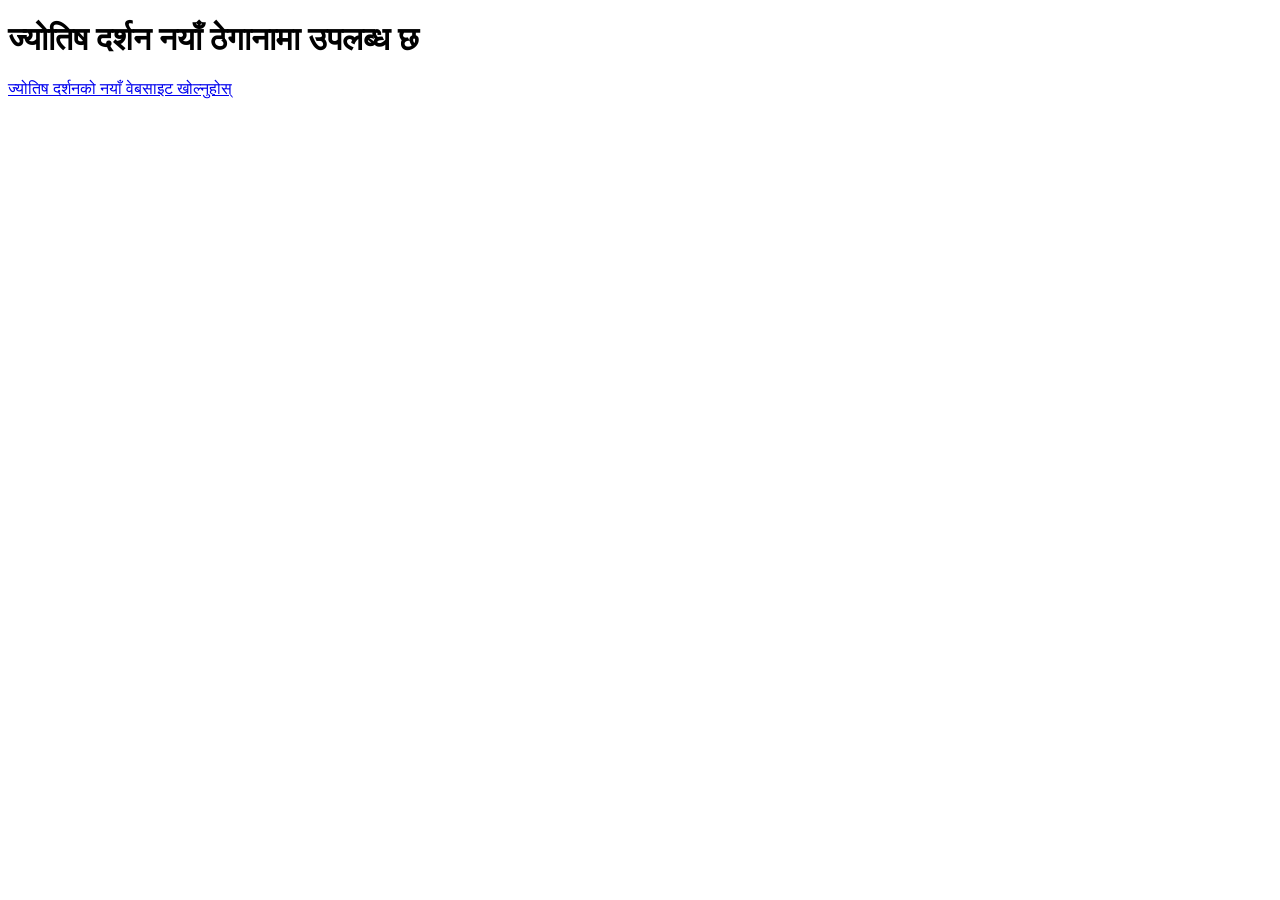
==== commit 81ec0c1b: "Serve legacy cache retirement and new course link" ====
--- a/index.html
+++ b/index.html
@@ -1,85 +1,14 @@
-<!doctype html><html lang="ne"><head><meta charset="utf-8"><meta name="viewport" content="width=device-width,initial-scale=1"><meta name="theme-color" content="#172b38"><meta name="description" content="ज्योतिष दर्शन: पञ्चाङ्ग, राशि, ग्रह, कुण्डली र परम्परागत ज्योतिषका विषयमा नेपाली भाषामा क्रमबद्ध अध्ययन, उदाहरण र अभ्यास।"><title>ज्योतिष दर्शन | Jyotisha Darshan</title><link rel="manifest" href="manifest.webmanifest"><link rel="stylesheet" href="style.css?v=202"><script>/* Apply reader theme before painting to prevent light-mode flashes between chapters. */(function(){var t=null;try{t=localStorage.getItem('jyotisha-reader-theme-v1')}catch(e){}if(t!=='dark'&&t!=='light'){t=window.matchMedia&&window.matchMedia('(prefers-color-scheme: dark)').matches?'dark':'light'}document.documentElement.setAttribute('data-theme',t)})();</script></head><body>
-<a class="skip-to-content" href="#main-content">मुख्य सामग्रीमा जानुहोस्</a>
-<header class="site-header"><a class="brand" href="index.html#home"><span class="brandmark">ॐ</span><span><strong>ज्योतिष दर्शन</strong><small>JYOTISHA DARSHAN</small></span></a><button class="menu" id="menu" aria-label="विषय सूची खोल्नुहोस्" aria-controls="nav" aria-expanded="false">☰ <span>विषयहरू</span></button><nav id="nav" aria-label="मुख्य नेभिगेसन"><a href="index.html#home">गृहपृष्ठ</a><a href="index.html#dashboard">अध्ययन कक्ष</a><a href="index.html?chapter=1">पाठहरू</a><a href="akshara-chakra.html">अक्षरचक्र</a><a href="course.html">१३ अध्यायको अध्ययन योजना</a><a href="index.html?chapter=2#chapter2exam">परीक्षा</a><a href="index.html?chapter=4#istakala">गणना अभ्यास</a></nav><button type="button" id="themeToggle" class="theme-toggle" aria-label="अँध्यारो रूप प्रयोग गर्नुहोस्" aria-pressed="false" title="उज्यालो / अँध्यारो रूप">☾</button></header>
-<main id="main-content" tabindex="-1"><section id="home" class="hero"><div class="hero-inner"><p class="eyebrow">ज्योतिष दर्शन · निःशुल्क अध्ययन</p><h1>परम्परागत ज्योतिषको<br><em>क्रमबद्ध अध्ययन</em></h1><p class="lead">यस पाठशालामा पञ्चाङ्ग, राशि, भाव, ग्रह, समयगणना र कुण्डलीका आधारभूत विषय क्रमशः पढ्न सकिन्छ। पाठसँगै उदाहरण र अभ्यास राखिएका छन्। परम्परागत मान्यता र गणनाबाट प्राप्त नतिजाबीचको भिन्नता पनि स्पष्ट पारिएको छ।</p><div class="actions"><a class="button primary" href="#dashboard">अध्ययन सुरु गर्नुहोस् <span>→</span></a><a class="button outline" href="course.html">१३ अध्यायको अध्ययन योजना</a></div><div class="hero-foot"><span>१३ अध्यायको पाठ्यक्रम योजना</span><span>पञ्चाङ्ग गणित अभ्यास उपलब्ध</span><span>शुल्क छैन</span></div></div><div class="orb" aria-hidden="true"><div class="orbit"><div class="orb-center">ज्योतिष<br><span>दर्शन</span></div></div></div></section>
-<section class="home-tools section" id="homeCalculators" aria-labelledby="homeToolsTitle"><div class="section-heading"><div><p class="eyebrow">छिटो गणना</p><h2 id="homeToolsTitle">उपयोगी गणनायन्त्र</h2></div></div><div class="home-tools-grid">
-<div class="home-tool-card"><span class="home-tool-tag">०१ · समय</span><h3>स्थानीय सूर्योदय</h3><label for="htSunrise">काठमाडौँको पात्रोको सूर्योदय</label><input id="htSunrise" type="time" value="05:34"><label for="htDistrict">जिल्ला</label><select id="htDistrict"><option value="">जिल्ला छान्नुहोस्</option></select><button type="button" id="htSunriseGo" class="button primary">गणना गर्नुहोस्</button><output id="htSunriseOut" class="home-tool-result" aria-live="polite">जिल्ला छान्नुहोस्</output><a href="index.html?chapter=4#localSunrise">विस्तृत अभ्यास ↗</a></div>
-<div class="home-tool-card"><span class="home-tool-tag">०२ · समय</span><h3>घडी–पला–विपला</h3><div class="home-tool-pair"><div><label for="htHours">घण्टा</label><input id="htHours" type="number" min="0" max="23" value="9"></div><div><label for="htMinutes">मिनेट</label><input id="htMinutes" type="number" min="0" max="59" value="13"></div></div><button type="button" id="htGhadiGo" class="button primary">गणना गर्नुहोस्</button><output id="htGhadiOut" class="home-tool-result" aria-live="polite">नतिजा यहाँ देखिन्छ</output><a href="index.html?chapter=4#chapter4">विस्तृत अभ्यास ↗</a></div>
-<div class="home-tool-card"><span class="home-tool-tag">०३ · इष्टकाल</span><h3>इष्टकाल गणना</h3><label for="htBirth">जन्म समय</label><input id="htBirth" type="time" step="1" value="13:00:00"><label for="htLocalSunrise">जन्मस्थानको स्थानीय सूर्योदय</label><input id="htLocalSunrise" type="time" step="1" value="05:14:00"><label for="htPrevious">सूर्योदयअघिको जन्म</label><select id="htPrevious"><option value="same">होइन · उही दिनको सूर्योदय</option><option value="previous">हो · अघिल्लो दिनको सूर्योदय प्रविष्ट</option></select><button type="button" id="htIstGo" class="button primary">इष्टकाल निकाल्नुहोस्</button><output id="htIstOut" class="home-tool-result" aria-live="polite">नतिजा यहाँ देखिन्छ</output><a href="index.html?chapter=4#istakala">विस्तृत अभ्यास ↗</a></div>
-<div class="home-tool-card"><span class="home-tool-tag">०४ · दशा</span><h3>दशा शेष</h3><div class="home-tool-pair"><div><label for="htBhayat">भयात (घडी/पला)</label><input id="htBhayat" value="14/40" placeholder="14/40"></div><div><label for="htBhavog">भभोग (घडी/पला)</label><input id="htBhavog" value="55/58" placeholder="55/58"></div></div><label for="htLord">जन्म नक्षत्रको स्वामी</label><select id="htLord"><option value="moon">चन्द्र (१० वर्ष)</option><option value="mars">मङ्गल (७ वर्ष)</option><option value="rahu">राहु (१८ वर्ष)</option><option value="jupiter">बृहस्पति (१६ वर्ष)</option><option value="saturn">शनि (१९ वर्ष)</option><option value="mercury">बुध (१७ वर्ष)</option><option value="ketu">केतु (७ वर्ष)</option><option value="venus">शुक्र (२० वर्ष)</option><option value="sun">सूर्य (६ वर्ष)</option></select><button type="button" id="htDashaGo" class="button primary">दशा शेष निकाल्नुहोस्</button><output id="htDashaOut" class="home-tool-result" aria-live="polite">नतिजा यहाँ देखिन्छ</output><a href="index.html?chapter=5#dashaBalance">विस्तृत अभ्यास ↗</a></div>
-<div class="home-tool-card"><span class="home-tool-tag">०५ · पञ्चाङ्ग</span><h3>तिथि गणना</h3><div class="home-tool-pair"><div><label for="htSun">सूर्य अंश (°)</label><input id="htSun" type="number" min="0" max="359.99" step="any" value="20"></div><div><label for="htMoon">चन्द्र अंश (°)</label><input id="htMoon" type="number" min="0" max="359.99" step="any" value="74"></div></div><button type="button" id="htTithiGo" class="button primary">गणना गर्नुहोस्</button><output id="htTithiOut" class="home-tool-result" aria-live="polite">नतिजा यहाँ देखिन्छ</output><a href="index.html?chapter=1#practice">विस्तृत अभ्यास ↗</a></div>
-<div class="home-tool-card"><span class="home-tool-tag">०६ · पञ्चाङ्ग</span><h3>नक्षत्र र पाउ</h3><label for="htNakDegree">राशिचक्रको कुल अंश (°)</label><input id="htNakDegree" type="number" min="0" max="359.99" step="any" value="43.5"><button type="button" id="htNakGo" class="button primary">गणना गर्नुहोस्</button><output id="htNakOut" class="home-tool-result" aria-live="polite">नतिजा यहाँ देखिन्छ</output><a href="index.html?chapter=1#practice">विस्तृत अभ्यास ↗</a></div>
-</div><div class="home-tool-more" aria-label="अन्य गणनायन्त्र"><a href="index.html?chapter=4#istakala">इष्टकाल <span>↗</span></a><a href="index.html?chapter=5#chapter5">भयात–भभोग <span>↗</span></a><a href="index.html?chapter=5#padaPractice">नक्षत्र चरण <span>↗</span></a><a href="index.html?chapter=5#dashaBalance">दशा शेष <span>↗</span></a><a href="index.html?chapter=6#antardasha">अन्तर्दशा <span>↗</span></a><a href="index.html?chapter=6#tribhagi">त्रिभागी <span>↗</span></a><a href="index.html?chapter=6#yogini">योगिनी <span>↗</span></a><a href="akshara-chakra.html">अक्षरचक्र <span>↗</span></a></div></section>
-<section class="section learning-dashboard" id="dashboard" aria-labelledby="dashboard-title"><div class="section-heading"><div><p class="eyebrow">ज्योतिष दर्शन · अध्ययन कक्ष</p><h2 id="dashboard-title">अध्ययन कक्ष</h2><p>आफूले पढ्न चाहेको अध्याय छानेर पाठ, उदाहरण र अभ्यास हेर्नुहोस्। यही ब्राउजरमा सुरक्षित भएको अध्ययन प्रगति पनि यहाँ देखिन्छ।</p></div></div><div class="dashboard-stats"><div class="dash-stat"><span>उपलब्ध अध्याय</span><strong>१३</strong><small>अध्याय १–१३ का अध्ययन सामग्री उपलब्ध</small></div><div class="dash-stat"><span>खोलिएका अध्याय</span><strong id="progressCount">० / १३</strong><div class="progress-track" role="progressbar" aria-label="खोलिएका अध्यायको प्रगति" aria-valuemin="0" aria-valuemax="13" aria-valuenow="0" id="progressTrack"><span id="progressFill"></span></div><small>यो ब्राउजरमा मात्र सुरक्षित हुन्छ</small></div><div class="dash-stat"><span>सिक्ने तरिका</span><strong>पाठ → अभ्यास</strong><small>निःशुल्क, खाता आवश्यक छैन</small></div></div><div class="study-milestones" aria-label="अध्ययनका छुट्टाछुट्टै सूचक"><div class="dash-stat"><span>खोलिएका अध्याय</span><strong id="studyOpenedCount">० / १३</strong><small>पाठ खोलेको अभिलेख मात्र</small></div><div class="dash-stat"><span>मूल्याङ्कन पूरा गरिएका</span><strong id="studyAttemptedCount">० / १३</strong><small>उत्तर जाँचेर नतिजा सुरक्षित भएका</small></div><div class="dash-stat"><span>अभ्यास लक्ष्य पुगेका</span><strong id="studyAchievedCount">० / १३</strong><small>निर्धारित अभ्यास अङ्क पुगेका</small></div></div><p id="studyCompletionNote" class="study-completion-note" role="status" aria-live="polite" aria-atomic="true">अध्याय पूरा भएको प्रमाणित गर्ने छुट्टै मापदण्ड अझै लागू गरिएको छैन।</p><div class="assessment-progress" id="assessmentProgress"><h3>अभ्यास तथा परीक्षाका नतिजा</h3><p id="assessmentProgressSummary" role="status" aria-live="polite" aria-atomic="true">उपलब्ध मूल्याङ्कनका नतिजा यहाँ देखिन्छन्।</p><div id="assessmentProgressList" class="assessment-progress-list"></div><small>अध्याय १–१३ का मुख्य मूल्याङ्कनका नतिजा यही ब्राउजरमा सुरक्षित हुन्छन्। केही छोटा अभ्यास यस सारांशमा समावेश छैनन्। अध्याय खोल्नु र मूल्याङ्कन पूरा गर्नु फरक कुरा हुन्।</small></div><h3 class="dashboard-subheading">अध्यायहरूको अध्ययन क्रम</h3><section class="dashboard-stage" aria-labelledby="dashboard-stage-1"><div class="dashboard-stage-heading"><div><span class="dashboard-stage-range">अध्याय ०१–०३</span><h4 id="dashboard-stage-1">पहिलो चरण · आधार</h4><p>पञ्चाङ्ग, राशि, भाव र ग्रहका आधारभूत अवधारणा</p></div><span class="dashboard-stage-count">3 अध्याय</span></div><div class="dashboard-grid"><a class="chapter-card" href="index.html?chapter=1" data-chapter="1"><span class="chapter-index">अध्याय ०१</span><h3>पञ्चाङ्गका आधार</h3><p>तिथि, वार, नक्षत्र, योग र करण</p><span class="chapter-link">अध्ययन खोल्नुहोस् ↗</span></a><a class="chapter-card" href="index.html?chapter=2" data-chapter="2"><span class="chapter-index">अध्याय ०२</span><h3>राशि र भाव</h3><p>राशि, कुण्डली र भावको संरचना</p><span class="chapter-link">अध्ययन खोल्नुहोस् ↗</span></a><a class="chapter-card" href="index.html?chapter=3" data-chapter="3"><span class="chapter-index">अध्याय ०३</span><h3>नवग्रहको परिचय</h3><p>ग्रहको कारकत्व, दृष्टि र सम्बन्ध</p><span class="chapter-link">अध्ययन खोल्नुहोस् ↗</span></a></div></section><section class="dashboard-stage" aria-labelledby="dashboard-stage-2"><div class="dashboard-stage-heading"><div><span class="dashboard-stage-range">अध्याय ०४–०६</span><h4 id="dashboard-stage-2">दोस्रो चरण · गणना</h4><p>इष्टकाल, नक्षत्र र दशासम्बन्धी गणना</p></div><span class="dashboard-stage-count">3 अध्याय</span></div><div class="dashboard-grid"><a class="chapter-card" href="index.html?chapter=4" data-chapter="4"><span class="chapter-index">अध्याय ०४</span><h3>समयसम्बन्धी गणना</h3><p>घडी, पला, इष्टकाल र सूर्योदय</p><span class="chapter-link">अध्ययन खोल्नुहोस् ↗</span></a><a class="chapter-card" href="index.html?chapter=5" data-chapter="5"><span class="chapter-index">अध्याय ०५</span><h3>नक्षत्र गणना</h3><p>भयात, भभोग, चरण र दशा शेष</p><span class="chapter-link">अध्ययन खोल्नुहोस् ↗</span></a><a class="chapter-card" href="index.html?chapter=6" data-chapter="6"><span class="chapter-index">अध्याय ०६</span><h3>दशा पद्धति</h3><p>विंशोत्तरी, अन्तर्दशा, त्रिभागी र योगिनी</p><span class="chapter-link">अध्ययन खोल्नुहोस् ↗</span></a></div></section><section class="dashboard-stage" aria-labelledby="dashboard-stage-3"><div class="dashboard-stage-heading"><div><span class="dashboard-stage-range">अध्याय ०७</span><h4 id="dashboard-stage-3">तेस्रो चरण · कुण्डली अध्ययन</h4><p>भावेश, ग्रहस्थिति र दृष्टि जोडेर कुण्डली पढ्ने अभ्यास</p></div><span class="dashboard-stage-count">1 अध्याय</span></div><div class="dashboard-grid"><a class="chapter-card" href="index.html?chapter=7" data-chapter="7"><span class="chapter-index">अध्याय ०७</span><h3>कुण्डली कसरी हेर्ने</h3><p>लग्न, भावेश, ग्रहबल र दृष्टि जोडेर अध्ययन</p><span class="chapter-link">अध्ययन खोल्नुहोस् ↗</span></a></div></section><section class="dashboard-stage" aria-labelledby="dashboard-stage-4"><div class="dashboard-stage-heading"><div><span class="dashboard-stage-range">अध्याय ०८–१३</span><h4 id="dashboard-stage-4">चौथो चरण · विषयगत अध्ययन</h4><p>सम्बन्ध, स्वास्थ्यसम्बन्धी मान्यता, आय, सन्तान, उपाय र वास्तु</p></div><span class="dashboard-stage-count">6 अध्याय</span></div><div class="dashboard-grid"><a class="chapter-card" href="index.html?chapter=8" data-chapter="8"><span class="chapter-index">अध्याय ०८</span><h3>पारिवारिक सम्बन्ध र भावात् भावम्</h3><p>नाता, भावात् भावम्, आठ पाठ र समग्र मूल्याङ्कन</p><span class="chapter-link">अध्ययन खोल्नुहोस् ↗</span></a><a class="chapter-card" href="index.html?chapter=9" data-chapter="9"><span class="chapter-index">अध्याय ०९</span><h3>स्वभाव, शरीर र स्वास्थ्यका संकेत</h3><p>लग्न र लग्नेशको अध्ययन, ग्रहगत स्वभाव र परम्परागत शरीरसम्बन्धी धारणा</p><span class="chapter-link">अध्ययन खोल्नुहोस् ↗</span></a><a class="chapter-card" href="index.html?chapter=10" data-chapter="10"><span class="chapter-index">अध्याय १०</span><h3>धन, आय, कर्म र यात्रा</h3><p>धनस्थान, आय, व्यवसाय, यात्रा र द्वितीयेश गणना</p><span class="chapter-link">अध्ययन खोल्नुहोस् ↗</span></a><a class="chapter-card" href="index.html?chapter=11" data-chapter="11"><span class="chapter-index">अध्याय ११</span><h3>सन्तानसम्बन्धी मान्यता र कुण्डली मिलान</h3><p>पञ्चम भाव, नवपञ्चकको गणना र मिलानका शब्द</p><span class="chapter-link">अध्ययन खोल्नुहोस् ↗</span></a><a class="chapter-card" href="index.html?chapter=12" data-chapter="12"><span class="chapter-index">अध्याय १२</span><h3>ग्रहशान्ति र परम्परागत उपाय</h3><p>नवग्रह, मन्त्र, जप र परम्परागत साधना</p><span class="chapter-link">अध्ययन खोल्नुहोस् ↗</span></a><a class="chapter-card" href="index.html?chapter=13" data-chapter="13"><span class="chapter-index">अध्याय १३</span><h3>वास्तु: दिशा र परम्परा</h3><p>आठ दिशा, कोठा र अभ्यास</p><span class="chapter-link">अध्ययन खोल्नुहोस् ↗</span></a></div></section><div class="dashboard-actions"><a class="button primary" href="index.html?chapter=1#practice">अभ्यास सुरु गर्नुहोस्</a><a class="button dash-outline" href="index.html?chapter=2#chapter2exam">परीक्षा अभ्यास</a></div><details class="dashboard-settings"><summary>अध्ययन कक्षका सेटिङ</summary><p>यो ब्राउजरमा सुरक्षित अध्याय खोलेको अभिलेख हटाउन सकिन्छ।</p><button type="button" class="button dash-outline" id="resetProgress">प्रगति हटाउनुहोस्</button></details><div class="home-shortcuts" aria-label="छिटो पहुँच"><h3>अभ्यास र परीक्षाका मुख्य लिङ्क</h3><div class="home-shortcut-grid"><a href="index.html?chapter=1#practice"><strong>पञ्चाङ्ग अभ्यास</strong><span>अध्याय १ →</span></a><a href="index.html?chapter=7#ch7Quiz"><strong>कुण्डली बुझाइ जाँच</strong><span>अध्याय ७ →</span></a><a href="index.html?chapter=8#ch8AssessmentPanel"><strong>पारिवारिक सम्बन्ध र भावात् भावम्</strong><span>८ प्रश्नको मूल्याङ्कन →</span></a><a href="index.html?chapter=2#chapter2exam"><strong>राशि र भाव परीक्षा</strong><span>२० प्रश्न →</span></a><a href="index.html?chapter=3#chapter3exam"><strong>नवग्रहको परिचय परीक्षा</strong><span>१५ प्रश्न →</span></a><a href="index.html?chapter=4#istakala"><strong>समयसम्बन्धी गणना अभ्यास</strong><span>इष्टकाल र सूर्योदय →</span></a><a href="index.html?chapter=5#padaPractice"><strong>नक्षत्र गणना</strong><span>चरण र दशा शेष →</span></a><a href="index.html?chapter=6#antardasha"><strong>दशा अभ्यास</strong><span>अन्तर्दशा र योगिनी →</span></a><a href="index.html?chapter=9#ch9-practice"><strong>स्वभाव र स्वास्थ्यसम्बन्धी अध्ययन</strong><span>अध्याय ९ · अभ्यास →</span></a><a href="index.html?chapter=10#ch10-assessment"><strong>धन, आय र कर्म</strong><span>अध्याय १० · मूल्याङ्कन →</span></a><a href="index.html?chapter=11#ch11-quiz"><strong>कुण्डली मिलान</strong><span>अध्याय ११ · मूल्याङ्कन →</span></a><a href="index.html?chapter=12#ch12-quiz"><strong>ग्रहशान्ति र उपाय</strong><span>अध्याय १२ · मूल्याङ्कन →</span></a><a href="index.html?chapter=13#ch13-quiz"><strong>वास्तु अध्ययन</strong><span>अध्याय १३ · मूल्याङ्कन →</span></a></div></div><p class="dashboard-disclaimer">प्रगति भनेको यस उपकरणमा अध्याय खोलिएको अभिलेख मात्र हो; परीक्षा उत्तीर्ण वा पाठ पूरा भएको प्रमाण होइन। व्यक्तिगत जन्म विवरण यहाँ सुरक्षित गरिँदैन।</p></section><section class="section" id="pathshala"><div class="akshara-reference-link"><div><strong>नक्षत्र नामाक्षर सन्दर्भ</strong><p>२७ नक्षत्र, १०८ चरण र नामकरणका अक्षरहरू एउटै खोज्न मिल्ने पृष्ठमा।</p></div><a class="button primary" href="akshara-chakra.html">अक्षरचक्र खोल्नुहोस् →</a></div><div class="section-heading"><div><p class="eyebrow">अध्याय ०१ · आधारभूत अध्ययन</p><h2>पञ्चाङ्गका आधार</h2><p>तिथि, वार, नक्षत्र, योग र करणका अर्थ, गणना र परम्परागत प्रयोगको क्रमबद्ध अध्ययन।</p></div><span class="status">अध्याय ०१ · पाठ उपलब्ध</span></div><div class="cards three"><article class="tile active"><span class="tile-num">अध्याय ०१</span><h3>पञ्चाङ्ग</h3><p>तिथि, वार, नक्षत्र, योग र करणका आधारभूत अर्थ।</p><button class="text-button" id="openLesson">पाठ खोल्नुहोस् →</button></article><article class="tile"><span class="tile-num">अध्याय ०२</span><h3>राशि र भाव</h3><p>भाव, राशि र लग्नको सम्बन्ध बुझ्ने अन्तरक्रियात्मक अभ्यास।</p><a class="text-button" href="index.html?chapter=2">अध्याय २ खोल्नुहोस् →</a></article><article class="tile muted"><span class="tile-num">अध्याय ०३–१३</span><h3>थप अध्यायहरू</h3><p>अध्याय ३–१३ मा ग्रह, गणना, कुण्डली अध्ययन र परम्परागत प्रयोगसम्बन्धी पाठ तथा अभ्यास उपलब्ध छन्।</p><a class="text-button" href="index.html#dashboard">अध्ययन कक्ष खोल्नुहोस् →</a></article></div>
-<div id="lesson" class="lesson" hidden><div class="lesson-top"><div><p class="eyebrow">अध्याय ०१ · विस्तृत पाठ</p><h3>पञ्चाङ्गका पाँच अङ्ग</h3></div><button class="close" id="closeLesson" aria-label="पाठ बन्द गर्नुहोस्">✕</button></div><p>पञ्चाङ्ग परम्परागत कालगणनामा प्रयोग हुने पाँच अङ्गको समुच्चय हो: तिथि, वार, नक्षत्र, योग र करण। प्रत्येक अङ्गले समयको फरक पक्ष बुझाउँछ। तिथिले सूर्य र चन्द्रमाको कोणीय अन्तर, वारले दिन, नक्षत्रले चन्द्रमाको राशिचक्रस्थित क्षेत्र, योगले सूर्य र चन्द्रमाका भोगांशको योग तथा करणले तिथिको आधा भाग जनाउँछ। तलका पाँच अङ्ग क्रमशः खोलेर तिनको अर्थ, गणनाको आधार र प्रयोग बुझ्नुहोस्।</p><div class="tabs" id="angaTabs" role="group" aria-label="पञ्चाङ्ग अङ्ग"></div><div id="angaDetail" class="detail" aria-live="polite"></div><div class="study-module"><p class="eyebrow">अध्याय ०१ · थप अध्ययन</p><h4>तिथि र पक्ष</h4><p>एक चन्द्रमासमा ३० तिथि हुन्छन्: शुक्ल पक्षमा १५ र कृष्ण पक्षमा १५। प्रतिपदादेखि चतुर्दशीसम्मका नाम दुवै पक्षमा दोहोरिन्छन्। शुक्ल पक्षको अन्त्य पूर्णिमा र कृष्ण पक्षको अन्त्य औँसी हो। </p><div class="study-grid"><div class="study-panel"><strong>नन्दादि तिथि समूह</strong><p>नन्दा, भद्रा, जया, रिक्ता र पूर्णा गरी पाँच समूह तीनपटक दोहोरिन्छन्। तिथि १, ६ र ११ नन्दा समूहमा; २, ७ र १२ भद्रामा पर्छन्। त्यसैगरी ३/८/१३ जया, ४/९/१४ रिक्ता र ५/१०/१५ पूर्णा समूहमा पर्छन्। यो वर्गीकरण तिथिको नाम होइन, तिथिलाई समूहमा राख्ने परम्परागत तरिका हो।</p><label for="tithiNumber">पक्षभित्रको तिथि क्रम (१–१५)</label><select id="tithiNumber"></select><p id="tithiGroupResult" class="result" aria-live="polite"></p></div><div class="study-panel"><strong>३६०° बाट नक्षत्र र पाउ</strong><p>राशिचक्रको ३६०° लाई २७ बराबर नक्षत्रमा बाँड्दा प्रत्येक नक्षत्र १३°२०′ को हुन्छ। प्रत्येक नक्षत्रलाई फेरि चार पाउमा बाँडिन्छ; एक पाउ ३°२०′ हुन्छ। उदाहरण: ४३.५° भनेको मेषको सुरुवाती बिन्दुदेखि गनिएको कुल भोगांश हो। पहिलो तीन नक्षत्रको ४०° पूरा भएपछि रोहिणी सुरु हुन्छ। बाँकी ३°३०′ रोहिणीको दोस्रो पाउमा पर्छ। यो ४३.५° कुनै एउटै राशिभित्रको अंश होइन। तल भोगांश राखेर नक्षत्र र पाउ जाँच्नुहोस्।</p><label for="nakDegree">राशिचक्रको अंश (० देखि ३५९.९९)</label><input id="nakDegree" type="number" min="0" max="359.99" step="0.01" value="43.5" inputmode="decimal"><button id="nakCalculate" class="button primary" type="button">नक्षत्र क्रम र पाउ निकाल्नुहोस्</button><p id="nakResult" class="result" aria-live="polite"></p></div></div><h4>तिथिको कोणीय अभ्यास</h4><p class="note"><strong>अभ्यास गर्ने क्रम:</strong> (१) सूर्य र चन्द्रमाको भोगांश लेख्नुहोस्। (२) चन्द्रमाबाट सूर्य घटाउनुहोस्। (३) अन्तर ऋणात्मक भए ३६०° थप्नुहोस्। (४) अन्तरलाई १२° का खण्डमा बाँडेर तिथिको क्रम पहिचान गर्नुहोस्। उदाहरण: ७४° − २०° = ५४°; चारवटा १२° का खण्ड पूरा भएका छन् र पाँचौँ खण्डको ६° बितेको छ। त्यसैले शुक्ल पञ्चमी चलिरहेको छ।</p><p class="note"><strong>सुरु गर्नुअघि:</strong> भोगांश भन्नाले राशिचक्रको सुरुवाती बिन्दुदेखि मापन गरिएको कोणीय स्थान बुझिन्छ। यहाँ सूर्य र चन्द्रमाका भोगांश एउटै निरयन वा सायन सन्दर्भमा दिइएको मानिएको छ। फरक सन्दर्भका मान मिसाएर तिथि निकाल्न मिल्दैन।</p><p>तिथि निकाल्न पहिले चन्द्रमाको भोगांशबाट सूर्यको भोगांश घटाउनुहोस्। उत्तर ऋणात्मक आए ३६०° थपेर ०° देखि ३६०° बीचको अन्तर लिनुहोस्। त्यसपछि अन्तरलाई १२° ले भाग गर्नुहोस्। प्रत्येक १२° पूरा हुँदा एउटा तिथि सकिन्छ; बाँकी अंशले चलिरहेको तिथिभित्रको प्रगति जनाउँछ। ०° देखि १८०° सम्म शुक्ल पक्ष र १८०° देखि ३६०° सम्म कृष्ण पक्षको क्रम पर्छ। उदाहरणका लागि सूर्य २०° र चन्द्रमा ७४° भए अन्तर ५४° हुन्छ। ५४ ÷ १२ = ४.५, अर्थात् चार तिथि पूरा भई शुक्ल पञ्चमी चलिरहेको हुन्छ। ठीक १२° को गुणजमा नयाँ तिथि सुरु हुन्छ। यहाँका अंश काल्पनिक हुन्; वास्तविक पञ्चाङ्ग वा तिथिको समय निर्धारण गरिएको होइन।</p><div class="study-grid"><div class="study-panel"><label for="sunLongitude">सूर्यको भोगांश (०–३५९.९९°)</label><input id="sunLongitude" type="number" min="0" max="359.99" step="0.01" value="20"><label for="moonLongitude">चन्द्रमाको भोगांश (०–३५९.९९°)</label><input id="moonLongitude" type="number" min="0" max="359.99" step="0.01" value="74"><button id="tithiCalculate" class="button primary" type="button">तिथि गणना गर्नुहोस्</button><p id="tithiCalcResult" class="result" aria-live="polite"></p></div><div class="study-panel"><strong>सीमाको अर्को उदाहरण</strong><p>सूर्य २०° र चन्द्रमा ८०° भए कोणीय अन्तर ६०° हुन्छ। यसले शुक्ल पक्षको षष्ठी सुरु हुने सीमा जनाउँछ। ठीक सीमामा र त्यस आसपासको वास्तविक पञ्चाङ्ग निर्धारणका लागि उपयुक्त खगोलीय गणना र समय-सन्दर्भ आवश्यक हुन्छ।</p><p class="note">अध्ययन स्रोत: ज्योतिष शास्त्र: अध्ययन नोट, अध्याय १, पृ. २–७। गणनाको अन्तरक्रियात्मक रूप यहाँ शिक्षणका लागि तयार गरिएको हो।</p></div></div></div><div class="study-module" id="chapter1Expanded"><p class="eyebrow">अध्याय ०१ · स्रोतअनुसार विस्तृत अध्ययन · पृष्ठ २–१०</p><h3>पञ्चाङ्गका थप अङ्ग र सूची</h3><p>तलका नौ खण्ड मूल अध्ययन सामग्रीको क्रमअनुसार राखिएका छन्। पहिलो पटक पढ्दा क्रमशः सबै खण्ड खोल्नुहोस्। पुनरावृत्तिका बेला आफूलाई आवश्यक विषय मात्र खोलेर पढ्न सकिन्छ। प्रत्येक खण्डको शीर्षक थिच्दा व्याख्या खुल्छ।</p>
-<details><summary>१.१ पञ्चाङ्गका पाँच अङ्ग · पृ. २</summary><p>पञ्चाङ्गका पाँच अङ्ग तिथि, वार, नक्षत्र, योग र करण हुन्। तिथि एक चन्द्रमासमा ३० वटा गनिन्छ; वार सात, नक्षत्र २७, विष्कुम्भादि योग २७ र करणका प्रकार ११ छन्। कुनै एक दिनको पञ्चाङ्गमा उदाहरणका लागि द्वितीया तिथि, आइतबार, रोहिणी नक्षत्र, शुभ योग र बालव करण लेखिएको हुन सक्छ। यो केवल स्वरूप बुझाउने उदाहरण हो, कुनै निश्चित दिनको वास्तविक पञ्चाङ्ग होइन। </p></details>
-<details><summary>१.२ तिथि, पक्ष र नन्दादि समूह · पृ. २–३</summary><p>एक चन्द्रमासमा ३० तिथि तर फरक नाम १६ मात्र: प्रतिपदादेखि चतुर्दशीसम्म १४ नाम दुवै पक्षमा दोहोरिन्छन्; पूर्णिमा र औँसी अलग नाम हुन्। नन्दा: १,६,११; भद्रा: २,७,१२; जया: ३,८,१३; रिक्ता: ४,९,१४; पूर्णा: ५,१०,१५। औँसी (३०) पनि पूर्णा समूहमा पर्छ। </p></details>
-<details><summary>१.२क अंश, कला, विकला र भाग · पृ. ५–७</summary><p>राशिचक्रलाई ३६० बराबर अंश (डिग्री) मा विभाजन गरिन्छ। १ राशि = ३०°; १ अंश = ६० कला (′); १ कला = ६० विकला (″)। यहाँ कला र विकला कोणका एकाइ हुन्, समयका मिनेट र सेकेन्ड होइनन्। १ नक्षत्र = १३°२०′ र त्यसका चार पाउमध्ये प्रत्येक = ३°२०′ हुन्छ। त्यसैले ९ पाउ = १ राशि र १०८ पाउ = पूरा ३६०° राशिचक्र। उदाहरण: २°३०′ लाई कलामा बदल्दा २ × ६० + ३० = १५० कला हुन्छ।</p><p><strong>गणितीय अभ्यास:</strong> १३°२०′ ÷ २ = ६°४०′; १३°२०′ ÷ ४ = ३°२०′। <strong>विधि:</strong> १३°२०′ = (१३ × ६० + २०) = ८०० कला। ८०० ÷ ४ = २०० कला = ३°२०′। त्यसैगरी ५५°३६′ = ३३३६ कला; ३३३६ ÷ १२ = २७८ कला = ४°३८′। <strong>आफैँ हल गर्नुहोस्:</strong> २६°४५′ ÷ ४। जाँचका लागि उत्तर ६°४१′१५″ हो। </p></details>
-<details><summary>१.३ वार र वारेश · पृ. ८</summary><p><strong>वारेश</strong> भनेको सम्बन्धित वारसँग परम्परागत रूपमा जोडिएको ग्रह हो। आइतबार–सूर्य; सोमबार–चन्द्र; मङ्गलबार–मङ्गल; बुधबार–बुध; बिहीबार–बृहस्पति; शुक्रबार–शुक्र; शनिबार–शनि। परम्परागत वार सूर्योदयदेखि अर्को सूर्योदयसम्म मानिन्छ। त्यसैले मध्यरातमा फेरिने नागरिक पात्रोको दिन र सूर्योदयमा फेरिने परम्परागत वारको सीमा एउटै नहुन सक्छ। </p></details>
-<details><summary>१.४ नक्षत्र र विंशोत्तरी स्वामी · पृ. ८–९</summary><p>यस सूचीमा २७ नक्षत्र, प्रत्येक नक्षत्रसँग सम्बन्धित विंशोत्तरी दशास्वामी र त्यस ग्रहको महादशाको अवधि दिइएको छ। ‘दशास्वामी’ भनेको यस परम्परागत दशापद्धतिमा नक्षत्रसँग जोडिएको ग्रह हो; यो आकाशमा उक्त नक्षत्रको भौतिक स्वामित्व जनाउने शब्द होइन। नौ दशास्वामीको क्रम २७ नक्षत्रमा तीनपटक दोहोरिन्छ। महादशाका वर्षलाई व्यक्तिको वास्तविक आयु वा निश्चित घटनाको प्रमाणका रूपमा बुझ्नु हुँदैन।</p><div id="nakshatraTable"></div><p>पुष्यलाई तिष्य पनि भनिन्छ। अभिजित नक्षत्रको उल्लेख केही परम्परागत सन्दर्भमा छुट्टै पाइन्छ, तर यहाँ प्रयोग गरिएको २७ नक्षत्रको विंशोत्तरी दशाक्रममा अभिजित समावेश छैन। अभिजित मुहूर्त भने अलग समयसम्बन्धी अवधारणा हो।</p></details>
-<details><summary>१.५ विष्कुम्भादि २७ योग · पृ. ९</summary><p id="yoga27"></p><p><strong>क्रम छुट्याउनुहोस्:</strong> २३औँ योग शुभ र २४औँ योग शुक्ल हो।</p></details>
-<details><summary>१.६ आनन्दादि २८ योग · पृ. ९</summary><p>आनन्दादि योगको विचार वार र नक्षत्रको संयोजनबाट गरिन्छ। विष्कुम्भादि २७ योग भने सूर्य र चन्द्रमाका भोगांशको योगमा आधारित अर्को गणना हो। त्यसैले ‘योग’ शब्द दुवैमा आए पनि गणना र सूची एउटै होइनन्। यहाँ दुवै नामावली छुट्टाछुट्टै अध्ययन गर्नुहोस्।</p><p id="yoga28"></p><p><strong>क्रम छुट्याउनुहोस्:</strong> ६औँ योग ध्वाङ्क्ष र १८औँ योग काण हो।</p></details>
-<details><summary>१.७ चर र स्थिर करण · पृ. ९–१०</summary><p>करण तिथिको आधा भाग हो; एक तिथि १२° को भएकाले एउटा करणको कोणीय विस्तार ६° हुन्छ। उदाहरणका लागि सूर्य–चन्द्रको कोणीय अन्तर १८° भए दोस्रो तिथिको पहिलो आधा पूरा भई दोस्रो आधा सुरु हुन्छ। यस उदाहरणले करणको ६° को मापन बुझाउँछ; कुन करणको नाम पर्छ भन्ने जान्न चर र स्थिर करणको क्रम पनि हेर्नुपर्छ। <strong>ध्यान दिनुहोस्:</strong> «करण = ६°» भन्नु यसको कोणीय अवधि हो; «बव» वा «बालव» जस्ता नाम भने त्यस अवधिको परम्परागत क्रमअनुसार निर्धारित हुन्छन्। करणका ११ प्रकार छन्। <strong>चर (७):</strong> बव, बालव, कौलव, तैतिल, गर, वणिज, विष्टि (भद्रा)। यी क्रमशः दोहोरिन्छन्। <strong>स्थिर (४):</strong> शकुनि, चतुष्पद, नाग, किंस्तुघ्न। यी चन्द्रमासका निश्चित स्थानमा पर्छन्। </p><p>किंस्तुघ्न शुक्ल प्रतिपदाको पहिलो आधामा; बाँकी स्थिर करण कृष्ण चतुर्दशीको उत्तरार्धदेखि औँसीसम्म। </p></details>
-<details><summary>१.८ अयन र छ ऋतु · पृ. १०</summary><p>अयन सूर्यको वार्षिक देखिने गतिको उत्तरतर्फ वा दक्षिणतर्फको चरण जनाउने परम्परागत शब्द हो। यहाँ अध्ययन नोटमा दिइएको नेपाली महिनाअनुसारको सरल विभाजन प्रस्तुत छ। उत्तरायण: माघदेखि असारसम्म; दक्षिणायन: साउनदेखि पुससम्म। खगोलीय अयनान्तको ठ्याक्कै मिति र यस्तो पात्रो-आधारित महिनाविभाजन सधैँ एउटै हुँदैनन्। </p><p>वसन्त: चैत–वैशाख; ग्रीष्म: जेठ–असार; वर्षा: साउन–भदौ; शरद: असोज–कात्तिक; हेमन्त: मंसिर–पुस; शिशिर: माघ–फागुन।</p></details>
-<p class="note">स्रोत: “ज्योतिष शास्त्र: अध्ययन नोट”, ४ अक्टोबर २०२६, अध्याय १, पृ. २–१०। सूचीहरू मूल अध्ययन सामग्रीका आधारमा प्रस्तुत गरिएका छन्। अन्तरक्रियात्मक गणनाका साधन अभ्यासका लागि तयार गरिएका हुन्।</p></div><div class="quiz"><p class="eyebrow">अध्याय १ · स्वअध्ययन मूल्याङ्कन · १५ प्रश्न</p><h4 id="questionTitle"></h4><div class="quiz-options" id="quizOptions"></div><p id="quizFeedback" class="feedback" aria-live="polite"></p><p id="quizProgress" class="note"></p><p id="unitBreakdown" class="note" aria-live="polite"></p><p id="savedProgress" class="note"></p><button class="button primary" id="nextQuestion" type="button" hidden>अर्को प्रश्न →</button><button class="button primary" id="restartQuiz" type="button" hidden>पुनः अभ्यास गर्नुहोस्</button></div></div></section>
-<section id="practice" class="section alt"><div class="section-heading"><div><p class="eyebrow">02 / PRACTISE</p><h2>कुण्डली अभ्यास</h2><p>लग्न र भाव छान्नुहोस्। त्यसपछि छानिएको भावमा कुन राशि पर्छ र त्यस राशिको स्वामी कुन ग्रह हो भन्ने पत्ता लगाउनुहोस्।</p></div></div><div class="practice-layout"><div class="practice-controls"><label for="lagna">लग्न राशि</label><select id="lagna"></select><label for="bhava">भाव</label><select id="bhava"></select><button class="button primary" id="calculate">राशि पत्ता लगाउनुहोस्</button><div class="result" id="result" aria-live="polite">लग्न र भाव छान्नुहोस्।</div><p class="note">यस अभ्यासले लग्न दिइएको अवस्थामा भाव र राशिको सम्बन्ध बुझाउँछ। जन्मसमयका आधारमा लग्न निर्धारण गर्ने खगोलीय गणना यहाँ गरिएको छैन।</p><button class="button outline-dark" id="newExample" type="button">नयाँ उदाहरण</button></div><div class="chart-card"><h3>कुण्डलीको हीराकार ढाँचा · अभ्यास</h3><svg viewBox="0 0 400 400" role="img" aria-label="हीराकार कुण्डली: स्थिर भाव र बदलिने राशिहरू" style="display:block;width:min(100%,480px);height:auto;margin:12px auto 18px;border:2px solid #d4b779;border-radius:14px;background:#fff9ea;color:#173b4b;padding:10px"><rect x="0" y="0" width="400" height="400" fill="#fff9ea" style="fill:#fff9ea!important"/><rect x="12" y="12" width="376" height="376" fill="none" style="fill:none!important;stroke:#345967!important;stroke-width:2.8"/><path d="M12 12 L388 388 M388 12 L12 388 M200 12 L388 200 L200 388 L12 200 Z" fill="none" style="fill:none!important;stroke:#345967!important;stroke-width:2.8"/><g id="chartLabels" font-size="18" text-anchor="middle" fill="#173b4b"></g></svg><p class="note">चित्रमा ठूला अङ्कले राशि जनाउँछन् भने साना रोमन अङ्कले भावको क्रम देखाउँछन्। विवरण हेर्न कुनै भाव छान्नुहोस्।</p><div class="result" id="chartSelection" aria-live="polite">चार्टमा भाव छान्नुहोस्।</div><p class="note">चित्रका ठूला अङ्क राशिका सङ्केत हुन्, भावका क्रमाङ्क होइनन्। यहाँ भावको स्थान स्थिर रहन्छ र लग्न फेरिँदा राशिका अङ्क बदलिन्छन्। यो सिकाइका लागि बनाइएको उदाहरण हो, कुनै व्यक्तिको जन्मकुण्डली होइन।</p></div></div></section>
-<section id="chapter2" class="section"><div class="section-heading"><div><p class="eyebrow">अध्याय ०२ · स्रोत खण्ड २</p><h2>कुण्डलीको संरचना</h2><p>हीराकार वैदिक कुण्डलीमा भाव, राशि र ग्रहलाई कसरी छुट्याएर पढ्ने? लग्नबाट सुरु गरेर उदाहरणसहित सिक्नुहोस्।</p></div><span class="status">पाठ उपलब्ध</span></div>
-<div class="method-grid"><div><h3>२.१–२.२ · भाव, राशि र ग्रह</h3><p><strong>भाव</strong> भनेको कुण्डलीका बाह्र स्थानमध्ये एक हो। <strong>राशि</strong> भनेको राशिचक्रका बाह्र खण्डमध्ये एक हो। <strong>ग्रह</strong> भनेको ज्योतिषीय व्याख्यामा ती राशि वा भावमा अवस्थित मानिने सूर्य, चन्द्र आदि हो। यी तीन शब्दको अर्थ फरक छ; कुण्डली पढ्दा तिनलाई एउटै ठान्नु हुँदैन।</p><p>यहाँ प्रयोग गरिएको हीराकार कुण्डलीमा भावको स्थान निश्चित हुन्छ। लग्नअनुसार प्रत्येक भावमा पर्ने राशि बदलिन्छ। त्यसपछि कुन ग्रह कुन राशि र भावमा छ भन्ने कुरा छुट्टै हेर्नुपर्छ।</p><p>यस हीराकार ढाँचामा पहिलो भाव माथिको मध्यभागमा पर्छ। दोस्रो भाव त्यसको बायाँतिर हुन्छ र बाँकी भाव घडीको सुई घुम्ने दिशाको विपरीत क्रमले गनिन्छन्। पहिलो, चौथो, सातौँ र दशौँ भावलाई केन्द्र भनिन्छ।</p><p class="note">स्रोत: मूल अध्ययन नोट, पृ. १०–१२। यस कुण्डली ढाँचामा कोठाभित्र लेखिएका १–१२ अङ्कले राशि जनाउँछन्, भावको क्रमाङ्क होइनन्। भाव भने कुण्डलीमा कोठाको स्थानबाट पहिचान गरिन्छ।</p></div><div><h3>२.४ · लग्नबाट भाव र राशि गन्ने तरिका</h3><p>जन्मको समयमा पूर्वी क्षितिजमा उदाइरहेको राशि लग्न हो। यस पाठको <strong>सम्पूर्ण राशि भाव पद्धति</strong>मा लग्न राशिलाई पहिलो भाव मानिन्छ। त्यसपछि राशिचक्रको क्रमअनुसार दोस्रो, तेस्रो हुँदै बाह्रौँ भावसम्म गनिन्छ। मीनपछि फेरि मेष आउँछ।</p><p><strong>उदाहरण १: सिंह लग्न।</strong> सिंह पहिलो भाव, कन्या दोस्रो, तुला तेस्रो र वृश्चिक चौथो भावमा पर्छ। यसरी गन्दा सिंह लग्नको नवौँ भावमा मेष पर्छ।</p><p><strong>उदाहरण २: मेष लग्न।</strong> मेष पहिलो, वृष दोस्रो, मिथुन तेस्रो र कर्कट चौथो भावमा पर्छ। त्यसैले कर्कट चौथो भावको राशि हो। सुरुमा औँलाले वा राशिको सूची हेरेर गन्नु पर्याप्त हुन्छ।</p><details><summary>थप अध्ययन: यही गणनाको गणितीय सूत्र</summary><p>कम्प्युटर वा क्याल्कुलेटरमा यही क्रम दोहोर्‍याउन चाहने विद्यार्थीका लागि निम्न सूत्र उपयोगी छन्। यी <strong>परम्परागत गणना-नियमका आधुनिक गणितीय अभिव्यक्ति</strong> हुन्; मूल अध्ययन नोटबाट उद्धृत संस्कृत सूत्र होइनन्।</p><p>राशिलाई मेष = १, वृष = २, …, मीन = १२ मानौँ। <strong>mod 12</strong> भनेको १२ ले भाग गर्दा बाँकी रहने शेष हो।</p><p><strong>मूल अध्ययन नोट (खण्ड २.४) को सरल गणना:</strong> भाव n मा पर्ने राशि = लग्नको राशि अङ्क + n − १। उत्तर १२ भन्दा ठूलो भए १२ घटाउने। कुनै ग्रहको भाव = ग्रह रहेको राशिको अङ्क − लग्नको राशि अङ्क + १। उत्तर शून्य वा ऋणात्मक भए १२ जोड्ने।</p><p><strong>त्यही नियमको वैकल्पिक गणितीय रूप:</strong> भाव n मा पर्ने राशि = (लग्न + n − २) mod १२ + १; राशि r कुन भावमा पर्छ = (r − लग्न + १२) mod १२ + १। यी दुई अभिव्यक्तिले एउटै परिणाम दिन्छन्।</p><p><strong>गणितीय उदाहरण:</strong> मेष लग्न (१) र चौथो भाव (४) भए (१ + ४ − २) mod १२ + १ = ४, अर्थात् कर्कट। यहाँ सूत्रले माथि गनेर पाएको उत्तर नै दिन्छ।</p></details><p class="note">अध्ययन नोट, पृ. १३–१४ मा आधारित लग्न र राशि गन्ने अभ्यास। यहाँ प्रयोग गरिएको सम्पूर्ण राशि भाव पद्धति र अन्य भावविभाजन पद्धतिका नियम फरक हुन सक्छन्। यी अभ्यासले जन्मसमयबाट वास्तविक लग्न निकाल्दैनन्।</p></div></div>
-<div class="consult-note"><strong>२.४ · समाधानसहितको उदाहरण: मेष लग्नमा कर्कट राशि कुन भावमा?</strong><p>पहिले लग्नको राशि सङ्ख्या पहिचान गर्नुहोस्: मेष = १। त्यसपछि खोजिएको राशि कर्कट = ४ हो। मेषबाट क्रमशः गन्दा मेष पहिलो, वृष दोस्रो, मिथुन तेस्रो र कर्कट चौथो भावमा पर्छ। त्यसैले <strong>मेष लग्नमा कर्कट राशि चौथो भावमा हुन्छ।</strong> तलको «उल्टो गणना» उपकरणमा लग्न «मेष» र ग्रह रहेको राशि «कर्कट» छानेर उत्तर जाँच्नुहोस्।</p><p class="note">यो पूरा-राशि (whole-sign) अभ्यासको नियम हो। भावको गणना र जन्मसमयबाट लग्न निकाल्ने खगोलीय गणना एउटै प्रक्रिया होइनन्।</p></div><div class="practice-layout"><div class="practice-controls"><h3>उल्टो गणना: राशि कुन भावमा?</h3><p class="note">पहिले लग्न छान्नुहोस्। त्यसपछि खोजिएको राशि छानेर «भाव पत्ता लगाउनुहोस्» थिच्नुहोस्। उदाहरण: मेष लग्न र कर्कट राशि छान्दा चौथो भाव आउँछ।</p><label for="reverseLagna">लग्न राशि</label><select id="reverseLagna"></select><label for="reverseRashi">ग्रह रहेको राशि</label><select id="reverseRashi"></select><button class="button primary" id="reverseCalculate" type="button">भाव पत्ता लगाउनुहोस्</button><div class="result" id="reverseResult" aria-live="polite">लग्न र राशि छानेर गणना गर्नुहोस्।</div></div><div class="practice-controls"><h3>२.५ · १२ भावका मुख्य शब्द</h3><p class="note">यहाँ प्रत्येक भावसँग परम्परागत रूपमा जोडिएका प्रमुख विषयको परिचय दिइन्छ। एउटा भावको नाम वा मुख्य शब्द मात्रबाट कुनै व्यक्तिको जीवनबारे निश्चित निष्कर्ष निकाल्न मिल्दैन।</p><label for="houseMeaning">भाव छान्नुहोस्</label><select id="houseMeaning"></select><div class="result" id="houseMeaningResult" aria-live="polite"></div><p class="note">स्रोत: मूल अध्ययन नोट, पृ. १४–१५। यहाँ भावका आधारभूत अर्थलाई प्रारम्भिक परिचयका रूपमा प्रस्तुत गरिएको छ।</p></div></div>
-<div class="consult-note"><strong>२.६ · भावसमूह</strong><p>भावसमूह भनेको समान अध्ययन-भूमिका भएका भावलाई एकै वर्गमा राख्ने परम्परागत तरिका हो। तलका सङ्ख्या भावका क्रमाङ्क हुन्, राशिका होइनन्।</p><p><b>केन्द्र:</b> १, ४, ७, १० · <b>त्रिकोण:</b> ५, ९ · <b>दुःस्थान:</b> ६, ८, १२। यस अभ्यासको चार्टमा लग्न (१) केन्द्रमा राखिएको छ। केही शास्त्रीय वर्गीकरणमा पहिलो भावलाई त्रिकोण पनि मानिन्छ; यस पाठमा ५ र ९ को सूची अपनाइएको छ।</p></div></section>
-<section id="planetExample" class="section alt"><div class="section-heading"><div><p class="eyebrow">अध्याय २ · समाधानसहितको उदाहरण</p><h2>उच्च कुण्डलीको शिक्षण अभ्यास</h2><p>मेष लग्न मानेर ग्रहहरूलाई तिनका परम्परागत उच्च राशिमा राखिएको शिक्षण उदाहरण (अध्ययन नोट, पृ. १२)।</p></div></div><div class="practice-layout"><div class="practice-controls"><h3>ग्रह कहाँ छ?</h3><p class="note">पहिले ग्रह छान्नुहोस् र त्यसको राशि तथा भाव अनुमान गर्नुहोस्। «उत्तर देखाउनुहोस्» थिचेर आफ्नो अनुमान जाँच्नुहोस्। चाहनुहुन्छ भने चार्टमा सबै ग्रह एकैपटक देखाउन सक्नुहुन्छ।</p><label for="exaltedPlanet">ग्रह छान्नुहोस्</label><select id="exaltedPlanet"></select><button id="exaltedReveal" type="button" class="button primary">उत्तर देखाउनुहोस्</button><div id="exaltedResult" class="result" aria-live="polite">ग्रह छानेर उत्तर हेर्नुहोस्।</div><button id="exaltedToggle" type="button" class="button outline-dark" aria-pressed="false">चार्टमा सबै ग्रह देखाउनुहोस्</button><p class="note">यो वास्तविक जन्मकुण्डली होइन। ग्रहका उच्च राशि चिनाउन सबै ग्रहलाई एकैचोटि तिनका उच्च राशिमा राखेर उदाहरण तयार गरिएको हो। राहु मिथुन र केतु धनु उच्च मान्ने यस पाठमा अपनाइएको परम्परा यसैअनुसार राखिएको छ।</p></div><div class="chart-card"><h3>भाव, राशि र ग्रह</h3><svg viewBox="0 0 400 400" role="img" aria-label="मेष लग्नको उच्च ग्रह शिक्षण कुण्डली"><rect x="12" y="12" width="376" height="376" fill="none" stroke="currentColor" stroke-width="2"/><path d="M12 12 L388 388 M388 12 L12 388 M200 12 L388 200 L200 388 L12 200 Z" fill="none" stroke="currentColor" stroke-width="2"/><g id="exaltedChartLabels" text-anchor="middle" fill="currentColor"></g></svg><p class="note">ठूलो अङ्क = राशि; सानो रोमन अङ्क = स्थिर भाव; ग्रह नाम = उदाहरणमा राखिएको ग्रह। भाव ५, ८ र ११ खाली छन्।</p></div></div><div class="consult-note"><strong>आफ्नो उत्तर जाँच्नुहोस्</strong><p>मेष लग्नमा बृहस्पति उच्च रहेको कर्कट राशि कुन भावमा पर्छ? पहिले उत्तर अनुमान गर्नुहोस्, त्यसपछि बृहस्पति छानेर उत्तर देखाउनुहोस्।</p></div></section><section id="chapter2exam" class="section alt"><div class="section-heading"><div><p class="eyebrow">अध्याय ०२ · अभ्यास मूल्याङ्कन</p><h2>कुण्डली पढ्ने अभ्यास परीक्षा</h2><p>यस अभ्यास परीक्षाका २० प्रश्नमा भाव, राशि, राशिस्वामी र उच्च राशिसम्बन्धी उदाहरण समेटिएका छन्। सबै २० प्रश्न यही अध्यायका हुन्। सबै प्रश्नको उत्तर दिएपछि नतिजासँगै व्याख्या पढ्न सकिन्छ।</p></div><span class="status">अभ्यास मात्र</span></div><div class="exam-shell"><p class="note">स्रोत: अध्याय २, पृ. ११–१५ । यो स्वअध्ययन परीक्षण हो, आधिकारिक प्रमाणपत्र होइन। उत्तीर्ण अभ्यास लक्ष्य: १६/२०।</p><div class="result" id="examProgress" aria-live="polite">प्रश्न तयार छन्।</div><form id="chapter2ExamForm"><div id="chapter2ExamQuestions"></div><button class="button primary" type="submit">उत्तर जाँच्नुहोस्</button><button class="button outline-dark" id="examReset" type="button">फेरि अभ्यास गर्नुहोस्</button></form><div id="examResults" class="result" aria-live="polite" hidden></div></div></section><section id="chapter3" class="section alt"><div class="section-heading"><div><p class="eyebrow">अध्याय ०३ · नवग्रहको परिचय</p><h2>नवग्रह: परिचय र अभ्यास</h2><p>यस अध्यायमा नवग्रहका परम्परागत कारकत्व, वर्गीकरण, उच्च–नीच–स्वगृही अवस्था, नैसर्गिक मित्रता र दृष्टि अध्ययन गरिन्छ। पहिले प्रत्येक शब्दको अर्थ बुझ्नुहोस्, त्यसपछि तलका अभ्यासबाट प्रयोग गर्न सिक्नुहोस्।</p></div></div>
-<p class="note">यस अध्यायका ग्रहसम्बन्धी वर्गीकरण परम्परागत ज्योतिषीय व्याख्याका आधार हुन्। तिनलाई स्वास्थ्य, व्यक्तित्व वा भविष्यका घटनाको वैज्ञानिक रूपमा प्रमाणित निदान वा पूर्वानुमान मान्नु हुँदैन। अभ्यासमा दिइएका तालिका र उदाहरण अध्ययन सामग्री बुझाउन प्रयोग गरिएका हुन्; मूल अध्ययन नोटमा नभएका विवरणलाई स्वतः मूल स्रोतको अंश मान्नु हुँदैन।</p>
-<div class="practice-layout"><div class="practice-controls"><h3>३.१ · ग्रहका कारकत्व</h3><p>ज्योतिषीय <strong>कारकत्व</strong> भन्नाले कुनै ग्रहसँग परम्परागत रूपमा जोडिएका विषय वा सङ्केत बुझिन्छ। उदाहरणका लागि सूर्यसँग पिता र शासन, चन्द्रसँग माता र मन, तथा बुधसँग बोली र गणित जोडिन्छन्। यो प्रतीकात्मक वर्गीकरण हो; यसबाट स्वास्थ्य वा व्यक्तित्वको वैज्ञानिक निदान हुँदैन।</p><label for="planetSelect">ग्रह छान्नुहोस्</label><select id="planetSelect"></select><div id="planetTraits" class="result" aria-live="polite"></div><p class="note">यहाँ अध्ययन सामग्रीमा उल्लेख भएका कारकत्वका केही उदाहरण मात्र दिइएका छन्। विस्तृत सूचीका लागि मूल सामग्री हेर्नुहोस्।</p></div><div class="practice-controls"><h3>३.४ · उच्च, नीच, स्वगृही</h3><p><strong>स्वगृही</strong> भनेको ग्रह आफ्नै स्वामित्वको राशिमा हुनु हो। <strong>उच्च</strong> र <strong>नीच</strong> भनेका परम्परागत ग्रहबलका विशेष वर्ग हुन्। एउटै राशि कुनै ग्रहका लागि स्वगृही र उच्च दुवै हुन सक्छ; उदाहरणका लागि बुध कन्यामा।</p><p class="note">अभ्यास: पहिले ग्रह र राशि छान्नुहोस्, त्यसपछि अवस्था जाँच्नुहोस्। उदाहरण: मङ्गल र कर्कट छान्दा «नीच» देखिनुपर्छ।</p><label for="planetStatus">ग्रह</label><select id="planetStatus"></select><label for="planetSign">राशि</label><select id="planetSign"></select><button type="button" class="button primary" id="checkPlanetStatus">अवस्था हेर्नुहोस्</button><div id="planetStatusResult" class="result" aria-live="polite"></div><p class="note">यस पाठमा प्रयोग गरिएको तालिकामा राहु र केतुका नीच राशि उल्लेख छैनन्। त्यसैले यहाँ कुनै राशि अनुमान गरेर थपिएको छैन।</p></div></div>
-<div class="practice-layout"><div class="practice-controls"><h3>३.६ · ग्रहदृष्टि गणना</h3><p><strong>दृष्टि</strong> भन्नाले परम्परागत कुण्डली व्याख्यामा ग्रहले अर्को भावलाई हेर्ने सम्बन्ध बुझिन्छ। गन्दा ग्रह बसेको भावलाई नै पहिलो स्थान मानिन्छ। उदाहरण: शनि चौथो भावमा छ भने तेस्रो दृष्टि छैटौँ, सातौँ दृष्टि दशौँ र दशौँ दृष्टि पहिलो भावमा पर्छ।</p><label for="aspectPlanet">ग्रह</label><select id="aspectPlanet"></select><label for="aspectHouse">ग्रह बसेको भाव</label><select id="aspectHouse"></select><button type="button" class="button primary" id="aspectCalculate">दृष्टि भएका भाव निकाल्नुहोस्</button><div id="aspectResult" class="result" aria-live="polite"></div><p class="note">राहु–केतुको दृष्टिबारे मूल चार्टमा “आफैँमा” छ; अर्थ पुष्टि हुन बाँकी भएकाले यस गणनामा समावेश छैन।</p></div><div class="practice-controls"><h3>३.२, ३.३, ३.५, ३.७ · थप अध्ययन</h3><details><summary>लिङ्ग, वर्ण </summary><p>पुरुषकारक: सूर्य, मङ्गल, बृहस्पति (राहु); स्त्रीकारक: चन्द्र, शुक्र, शनि; नपुंसक: बुध। <strong>स्रोतभेद:</strong> अध्ययन नोटको खण्ड ३.२ मा कक्षाको वर्गीकरणअनुसार शनि स्त्रीकारक हो, तर त्यही नोटले बृहत्पाराशरहोराशास्त्रमा शनिलाई नपुंसक मानिएको भिन्नता पनि उल्लेख गर्छ। यहाँ दुवै मतलाई एउटै मानिएको छैन। वर्णका ऐतिहासिक ज्योतिषीय वर्गीकरण: ब्राह्मण बृहस्पति/शुक्र, क्षत्रिय सूर्य/मङ्गल, वैश्य चन्द्र/बुध, शूद्र शनि। यी सामाजिक हैसियत वा व्यक्तिको मूल्य निर्धारण गर्ने आधार होइनन्।</p></details><details><summary>शुभ, क्रूर र द्वैत</summary><p>परम्परागत वर्गीकरणमा शुभ: चन्द्र, बुध, बृहस्पति, शुक्र; क्रूर: सूर्य, मङ्गल, शनि, राहु, केतु। बुधलाई शुभ र द्वैत दुवै भनिएको छ। अध्ययन नोटअनुसार शुभ ग्रहसँग हुँदा बुधको शुभ पक्ष र क्रूर ग्रहसँग हुँदा क्रूर पक्ष मानिन्छ। यो ज्योतिषीय व्याख्याको परम्परा हो, व्यक्तिको नैतिक मूल्याङ्कन होइन।</p></details><details><summary>नैसर्गिक मित्रता </summary><div id="planetFriendship"></div></details><details><summary>ग्रहका दिशा </summary><p>पूर्व सूर्य · आग्नेय शुक्र · दक्षिण मङ्गल · नैऋत्य राहु · पश्चिम शनि · वायव्य चन्द्र · उत्तर बुध · ईशान बृहस्पति। स्रोतको यो आठ-दिशा तालिकामा केतु छैन।</p></details></div></div></section><section id="chapter3exam" class="section alt"><div class="section-heading"><div><p class="eyebrow">अध्याय ०३ · अभ्यास मूल्याङ्कन</p><h2>नवग्रह: अभ्यास परीक्षा</h2><p>कारकत्व, उच्च–नीच–स्वगृही र दृष्टि सम्बन्धी १५ प्रश्न। उत्तर जाँचेपछि कारण पनि पढ्नुहोस्।</p></div></div><p class="note">यो परम्परागत ज्योतिषका अवधारणामा आधारित शैक्षिक अभ्यास हो, प्रमाणपत्र वा वैज्ञानिक भविष्यवाणी होइन।</p><p id="chapter3Progress" aria-live="polite">उत्तर दिइएका: ०/१५</p><form id="chapter3ExamForm"><div id="chapter3ExamQuestions"></div><div class="button-row"><button class="button primary" type="submit">उत्तर जाँच्नुहोस्</button><button class="button outline-dark" type="button" id="chapter3Reset">फेरि अभ्यास गर्नुहोस्</button></div></form><div class="result" id="chapter3Results" aria-live="polite" hidden></div></section><section id="chapter4" class="section alt"><div class="section-heading"><div><p class="eyebrow">अध्याय ०४ · गणित भाग १</p><h2>समयका एकाइ र घडी–पला रूपान्तरण</h2><p>इष्टकाल निकाल्न प्रयोग हुने घडी, पला र विपलाको अर्थ तथा तिनलाई घण्टा–मिनेटसँग रूपान्तरण गर्ने विधि यस अध्यायमा सिकिन्छ।</p></div></div><p>समयको परम्परागत गणनामा <strong>२४ घण्टा = ६० घडी</strong> हुन्छ। त्यसैले १ घडी = २४ मिनेट, १ घडी = ६० पला, १ पला = २४ सेकेन्ड र १ पला = ६० विपला। अर्थात् <strong>१ घण्टा = २ घडी ३० पला</strong> र <strong>१ मिनेट = २ पला ३० विपला</strong>। यही कारण घण्टा–मिनेटलाई घडी–पलामा बदल्दा ५ ले गुणा र २ ले भाग गरिन्छ।</p><p><strong>चरणबद्ध उदाहरण: ९ घण्टा १३ मिनेट।</strong> पहिले ९ घण्टा १३ मिनेटलाई मिनेटमा बदलौँ: ९ × ६० + १३ = ५५३ मिनेट। एक मिनेटमा २.५ पला हुने भएकाले ५५३ × २.५ = १३८२.५ पला हुन्छ। अब ६० पलालाई एक घडी मानेर भाग गर्दा २३ घडी र २.५ पला बाँकी रहन्छ। आधा पला बराबर ३० विपला भएकाले अन्तिम उत्तर २३ घडी २ पला ३० विपला हुन्छ। उत्तर: <strong>२३ घडी २ पला ३० विपला</strong>।</p><div class="calculator"><label for="ch4Hours">घण्टा (०–२३)</label><input id="ch4Hours" type="number" min="0" max="23" value="9"><label for="ch4Minutes">मिनेट (०–५९)</label><input id="ch4Minutes" type="number" min="0" max="59" value="12"><button type="button" class="button primary" id="ch4Calculate">घडी–पला निकाल्नुहोस्</button><div id="ch4Output" class="result" aria-live="polite"></div></div><p><strong>उदाहरण:</strong> ९ घण्टा १२ मिनेट = २३ घडी ० पला; ९ घण्टा १३ मिनेट = २३ घडी २ पला ३० विपला; ११ घण्टा ४५ मिनेट = २९ घडी २२ पला ३० विपला।</p><p class="note">माथिको हिसाबले समयलाई एउटा एकाइबाट अर्को एकाइमा बदल्न मात्र सिकाउँछ। जन्मको इष्टकाल निकाल्न जन्मसमय र स्थानीय सूर्योदयको अन्तर तथा आवश्यक स्थानसम्बन्धी समायोजन विचार गर्नुपर्छ।</p></section><section id="istakala" class="section"><div class="section-heading"><div><p class="eyebrow">अध्याय ०४ · गणित भाग २</p><h2>स्थानीय सूर्योदयबाट इष्टकाल</h2><p>जन्मसमयबाट जन्मस्थानको स्थानीय सूर्योदयको समय घटाई प्राप्त अन्तरलाई घडी, पला र विपलामा व्यक्त गर्ने अभ्यास।</p></div></div><p><strong>गणनाको नियम:</strong> जन्मसमयबाट सम्बन्धित स्थानीय सूर्योदय घटाएर बितेको समय निकाल्नुहोस्। त्यसलाई ५ ले गुणा र २ ले भाग गर्दा इष्टकाल घडी–पलामा आउँछ। उदाहरण: १३:०० − ०५:१४ = ७ घण्टा ४६ मिनेट; ४६६ मिनेट × २.५ = ११६५ पला = १९ घडी २५ पला। यस अभ्यासमा सूर्योदयको समय पहिले नै स्थानीय रूपमा समायोजन गरिएको हुनुपर्छ। पात्रोको काठमाडौँ-आधारित सूर्योदयलाई अन्य स्थानको स्थानीय सूर्योदय मानेर सिधै प्रयोग नगर्नुहोस्।</p><div class="practice-layout"><div class="practice-controls"><h3>समय प्रविष्ट गर्नुहोस्</h3><p class="note">२४-घण्टा प्रणाली; सेकेन्ड वैकल्पिक। सबै समय एउटै घडी/समय-मानकमा हुनुपर्छ।</p><label for="istBirth">जन्म समय (HH:MM वा HH:MM:SS)</label><input id="istBirth" type="time" step="1" value="13:00:00"><label for="istSunrise">स्थानीय सूर्योदय (HH:MM वा HH:MM:SS)</label><input id="istSunrise" type="time" step="1" value="05:14:00"><label for="istPrevious">सूर्योदयअघिको जन्म</label><select id="istPrevious"><option value="same">जन्म अघिल्लो सूर्योदयपछि भएको हो (उही दिन)</option><option value="previous">जन्म आजको सूर्योदयअघि भएको हो; प्रविष्ट सूर्योदय अघिल्लो दिनको हो</option></select><p class="note"><strong>सूर्योदयअघिको जन्म कसरी गन्ने?</strong> जन्म मिति र जन्मको घडी पहिला निश्चित गर्नुहोस्। यदि जन्म त्यस दिनको सूर्योदयअघि भएको हो भने अघिल्लो पात्रो दिनको वास्तविक <strong>स्थानीय सूर्योदय</strong> निकाल्नुहोस्। तल «अघिल्लो दिन» विकल्प छानेर सोही सूर्योदय प्रविष्ट गर्नुहोस्। गणनामा जन्म समयमा २४ घण्टा जोडिन्छ। उदाहरण: बिहान ०३:०० → २७:००; अघिल्लो दिनको स्थानीय सूर्योदय ०५:१४ भए २७:०० − ०५:१४ = २१:४६ = ५४ घडी २५ पला। यो केवल विधि बुझाउने उदाहरण हो। मोरङको कापीमा छुट्टै वेलान्तर समायोजन गरी २१:५० निकालिएको छ; त्यही वेलान्तर पुनः जोड्नु हुँदैन।</p><button class="button primary" type="button" id="istCalculate">इष्टकाल निकाल्नुहोस्</button><div id="istOutput" class="result" aria-live="polite"></div></div><div class="practice-controls"><h3>दमौलीको अभ्यास उदाहरण</h3><p>स्थानीय सूर्योदय: ५:१४ बिहान। जन्म: १३:०० बजे।</p><p>१३:०० − ५:१४ = ७ घण्टा ४६ मिनेट = ४६६ मिनेट।</p><p>४६६ × २.५ = ११६५ पला = <strong>१९ घडी २५ पला</strong>।</p><p class="note">आधार नोटमा ५:१४:०८ लाई शिक्षण प्रयोजनका लागि ५:१४ मा गोलाकार गरिएको छ। यस अभ्यासमा सोही गोलाकार मान राखिएको हो।</p><p class="note">सूर्योदयअघिको जन्म भएमा अघिल्लो दिनको वास्तविक स्थानीय सूर्योदय आवश्यक हुन्छ। 'अघिल्लो दिन' चयन गर्दा प्रविष्ट सूर्योदय अघिल्लो दिनको हो भन्ने पुष्टि गर्नुपर्छ।</p></div></div><div class="study-panel" id="ch4-worked-examples"><h3>४.६ · मूल अध्ययन नोटका थप समाधान गरिएका उदाहरण</h3><p>तलका उदाहरणमा कापीको मिनेटमा गोलाकार गरिएको वेलान्तर र सूर्योदय प्रयोग गरिएको छ। पहिले घडीको समयान्तर निकाल्नुहोस्, त्यसपछि मिनेट × २.५ पला गरी ६० पला = १ घडीका आधारमा उत्तर मिलाउनुहोस्।</p><form id="ch4ExampleQuiz" class="practice-controls"><h3>आफैँ हिसाब गर्नुहोस्</h3><p>तलका चार उदाहरणमा इष्टकालको उत्तर घडी, पला र विपलामा दिनुहोस्। आवश्यक भए तलको सम्बन्धित उदाहरण खोलेर चरणहरू जाँच्न सक्नुहुन्छ।</p><div id="ch4ExampleQuestions"></div><button class="button primary" type="submit">उत्तर जाँच्नुहोस्</button><button class="button" type="reset">फेरि अभ्यास गर्नुहोस्</button><div id="ch4ExampleFeedback" class="result" role="status" aria-live="polite"></div></form><details><summary>पाल्पा · २०८३ साउन ४ · बिहान ११:००</summary><p>पात्रोको सूर्योदय ५:२१; गौरीशङ्कर सन्दर्भमा ४ मिनेट घटाउँदा ५:१७। वेलान्तर करिब −९ मिनेट भएकाले कापीको विधिमा ११:०० − ०:०९ = १०:५१। अब १०:५१ − ५:१७ = ५ घण्टा ३४ मिनेट अर्थात् ३३४ मिनेट। ३३४ × २.५ = ८३५ पला = <strong>१३ घडी ५५ पला</strong>।</p></details><details><summary>पोखरा · २०८३ साउन १ · बिहान ८:००</summary><p>पात्रोको सूर्योदय ५:२०; ४ मिनेट घटाउँदा ५:१६। वेलान्तर करिब −९ मिनेट: ८:०० − ०:०९ = ७:५१। त्यसबाट ५:१६ घटाउँदा २ घण्टा ३५ मिनेट अर्थात् १५५ मिनेट। १५५ × २.५ = ३८७.५ पला = <strong>६ घडी २७ पला ३० विपला</strong>।</p></details><details><summary>मोरङ · २०८३ असार २० · बिहान ३:०० (सूर्योदयअघि)</summary><p>कापीको अभ्यासमा सूर्योदय ५:१८ बाट ४ मिनेट घटाई ५:१४ लिइएको छ। बिहान ३:०० लाई अघिल्लो सूर्योदयबाट गन्न २४ घण्टा जोडेर २७:०० र करिब +४ मिनेट वेलान्तर जोडेर २७:०४ बनाइएको छ। २७:०४ − ५:१४ = २१ घण्टा ५० मिनेट = १३१० मिनेट। १३१० × २.५ = ३२७५ पला = <strong>५४ घडी ३५ पला</strong>।</p><p class="note"><strong>स्रोतको सावधानी:</strong> जन्म असार २० को सूर्योदयअघि भएकाले असार १९ कै वास्तविक सूर्योदय आवश्यक हुन्छ। कापीको ५:१८ त्यसै दिनको हो कि होइन, पञ्चाङ्गबाट पुष्टि गर्न बाँकी छ। त्यसैले यहाँको उत्तर कापीको शिक्षण उदाहरण हो, स्वतन्त्र रूपमा प्रमाणित जन्म-इष्टकाल होइन।</p></details><p class="note">स्रोत: संशोधित अध्ययन नोट, खण्ड ४.६, ४.६ क र ४.६ ख। यी उदाहरणमा वेलान्तरलाई मिनेटमा गोलाकार गरिएको छ; सेकेन्डसम्मको गणना गर्दा सानो अन्तर आउन सक्छ।</p></div><p class="note">यो स्थानीय सूर्योदयको स्वतन्त्र खगोलीय गणना होइन। स्थान, मिति, पात्रो र वेलान्तरबाट स्थानीय सूर्योदय निकाल्ने चरण पछि छुट्टै प्रमाणित गरिनेछ।</p></section><section id="localSunrise" class="section alt"><div class="section-heading"><div><p class="eyebrow">अध्याय ०४ · गणित भाग ३</p><h2>पात्रोबाट स्थानीय सूर्योदय</h2><p>पात्रोको काठमाडौँ-आधारित सूर्योदयलाई जन्मस्थानको समयान्तरअनुसार समायोजन गर्ने अभ्यास।</p></div></div><p>काठमाडौँका लागि दिइएको पात्रोको सूर्योदयलाई आधार मान्दा काठमाडौँसँगको समयान्तर मात्र समायोजन गर्नुपर्छ। <strong>काठमाडौँभन्दा पूर्व</strong> भए समयान्तर घटाइन्छ, <strong>पश्चिम</strong> भए समयान्तर जोडिन्छ र <strong>काठमाडौँ</strong> भए कुनै परिवर्तन हुँदैन। <strong>स्पष्ट सूत्र:</strong> स्थानीय सूर्योदय = पात्रोमा दिइएको काठमाडौँको सूर्योदय − काठमाडौँसँग सम्बन्धित जिल्लाको चिह्नसहितको समयान्तर। <strong>चिह्नको नियम:</strong> जिल्ला काठमाडौँभन्दा पूर्वमा भए समयान्तर धनात्मक (+), पश्चिममा भए ऋणात्मक (−) र काठमाडौँकै लागि शून्य (+००:००) हुन्छ। <strong>रोल्पाको उदाहरण:</strong> पात्रोको सूर्योदय ०५:३४:०० र रोल्पाको काठमाडौँसँगको समयान्तर −१०:४४ भए, ०५:३४:०० − (−००:१०:४४) = ०५:४४:४४ ≈ बिहान ०५:४५। ऋणात्मक समयान्तर घटाउँदा समय जोडिन्छ। तालिकामा काठमाडौँको देशान्तर ८५°१९′ पूर्व र सन्दर्भ देशान्तर ८६°१५′ पूर्व छ। यी दुईबीचको ३ मिनेट ४४ सेकेन्डलाई नोटमा करिब ४ मिनेट लिइएको छ। तर काठमाडौँकै सूर्योदयबाट अर्को स्थानको सूर्योदय निकाल्दा यो ४ मिनेट छुट्टै घटाउनु हुँदैन। यो समयान्तर-आधारित शिक्षण अभ्यास हो, स्वतन्त्र खगोलीय सूर्योदय गणना होइन।</p><div class="practice-layout"><div class="practice-controls"><h3>स्थानीय सूर्योदय अभ्यास</h3><label for="lsCalendar">काठमाडौँका लागि पात्रोमा दिइएको सूर्योदय</label><input id="lsCalendar" type="time" step="60" value="05:10"><label for="lsDistrict">जिल्ला छान्नुहोस् (सदरमुकामको तालिकागत मान)</label><select id="lsDistrict"><option value="">जिल्ला छान्नुहोस् वा तल वेलान्तर आफैँ लेख्नुहोस्</option></select><p class="note" id="lsDistrictDetails" aria-live="polite">जिल्ला छानेपछि सदरमुकामको देशान्तरका आधारमा वेलान्तर स्वतः भरिन्छ।</p><label for="lsOffset">काठमाडौँसँगको समयान्तर (पूर्व +, पश्चिम −; ±MM:SS)</label><input id="lsOffset" type="text" value="-04:08" placeholder="-04:08" inputmode="text"><button type="button" class="button primary" id="lsCalculate">स्थानीय सूर्योदय निकाल्नुहोस्</button><div id="lsResult" class="result" aria-live="polite"></div><p class="note">समयान्तरलाई सेकेन्डसहित प्रयोग गरी अन्तिम सूर्योदय नजिकको मिनेटमा गोलाकार गरिन्छ। उदाहरण: काठमाडौँ +००:०० → कुनै परिवर्तन छैन; दमौली −०४:०८ → सूर्योदय करिब ४ मिनेट पछि; झापा +११:०० → सूर्योदय ११ मिनेट अघि।</p></div><div class="practice-controls"><h3>दमौलीको चरणबद्ध उदाहरण</h3><p>काठमाडौँको सूर्योदय: ५:१०। काठमाडौँको तालिकागत देशान्तर ८५°१९′ पूर्व र दमौलीको ८४°१७′ पूर्व। देशान्तरको अन्तर १°०२′ = ४ मिनेट ०८ सेकेन्ड हो। दमौली पश्चिममा भएकाले समयान्तर −०४:०८ हुन्छ।</p><p>स्थानीय सूर्योदय = ५:१० − (−०४:०८) = ५:१४:०८, नजिकको मिनेटमा <strong>५:१४</strong>।</p><p>त्यसपछि १३:०० जन्मसमय राख्दा इष्टकाल <strong>१९ घडी २५ पला</strong> हुन्छ।</p><p class="note">मूल तालिकामा दमौलीको −७:५२ समयान्तर ८६°१५′ पूर्वसँग तुलना गरिएको हो। काठमाडौँको −३:४४ घटाउँदा काठमाडौँसँगको अन्तर −४:०८ हुन्छ। दुवै समयान्तरलाई एउटै आधारमा ल्याउनुपर्छ।</p></div></div><p class="note">जिल्ला छान्दा माथिको सूचीले उक्त जिल्लाको <strong>सदरमुकामको</strong> देशान्तरबाट समयान्तर भर्छ। जन्मस्थान सदरमुकामभन्दा टाढा भए त्यसको आफ्नै देशान्तर वा प्रमाणित पात्रोको मान प्रयोग गर्नुहोस्। मूल तालिकाको सन्दर्भ देशान्तर ८६°१५′ पूर्व हो; यस अभ्यासमा काठमाडौँको ८५°१९′ पूर्वलाई शून्य आधार मानेर देशान्तरको १ अंश = ४ मिनेट सम्बन्धबाट समयान्तर पुनःगणना गरिएको छ। यो पात्रोमा आधारित परम्परागत अभ्यास हो, मिति र भौगोलिक निर्देशाङ्कबाट गरिएको स्वतन्त्र खगोलीय सूर्योदय गणना होइन। स्थानीय सूर्योदय प्राप्त भएपछि माथिको इष्टकाल अभ्यासमा प्रविष्ट गर्नुहोस्।</p></section><section id="chapter5" class="section alt"><div class="section-heading"><div><p class="eyebrow">अध्याय ०५ · गणित भाग २</p><h2>भयात र भभोगको गणना</h2><p>यस अध्यायमा पञ्चाङ्गमा दिइएको नक्षत्रको समाप्ति समय र जन्मको इष्टकालका आधारमा भयात तथा भभोग निकाल्ने विधि उदाहरणसहित अभ्यास गरिन्छ।</p></div></div><p><strong>भयात</strong> जन्म नक्षत्र सुरु भएदेखि जन्मसम्म बितेको समय हो। <strong>भभोग</strong> जन्म नक्षत्रको पूरा अवधि हो। दुवै घडी–पलामा गणना हुन्छन्। भभोगलाई सधैँ ६० घडी मान्नु हुँदैन; पञ्चाङ्गमा दिइएका नक्षत्रका अन्त्य-मानबाट यसको वास्तविक अवधि निकालिन्छ।</p><p><strong>पञ्चाङ्ग पढ्ने चरणबद्ध उदाहरण:</strong> «कृत्तिका ८/१२» भनेको सूर्योदयपछि ८ घडी १२ पलामा कृत्तिका सकिन्छ भन्ने हो। जन्मको इष्टकाल २२/५२ छ भने कृत्तिका सकिएपछि जन्म भएकाले अर्को नक्षत्र रोहिणी पर्छ।</p><p><strong>पहिलो चरण, भयात:</strong> जन्मको इष्टकालबाट कृत्तिकाको अन्त्य-मान घटाउनुहोस्। २२/५२ − ८/१२ = <strong>१४ घडी ४० पला (१४/४०)</strong>। अर्थात् रोहिणी सुरु भएको १४ घडी ४० पलापछि जन्म भएको हो।</p><p><strong>दोस्रो चरण, भभोग:</strong> आजको सूर्योदयदेखि कृत्तिका समाप्त हुन ८/१२ लाग्यो। त्यसपछि दिनको बाँकी समय ६०/०० − ८/१२ = ५१/४८ हुन्छ। भोलिपल्ट रोहिणीको अन्त्य-मान ४/१० भए त्यसलाई जोड्नुहोस्: ५१/४८ + ४/१० = <strong>५५ घडी ५८ पला (५५/५८)</strong>। यही रोहिणीको पूरा अवधि हो।</p><p><strong>अन्तिम जाँच:</strong> भयात १४/४०, भभोग ५५/५८ भन्दा कम छ। त्यसैले जन्म नक्षत्रको पूरा अवधिभित्र पर्छ। यहाँ ६०/०० भनेको सूर्योदयदेखि अर्को सूर्योदयसम्मको परम्परागत ६० घडीको शिक्षण-मान हो।</p><div class="practice-layout"><div class="practice-controls"><h3>पञ्चाङ्गबाट अभ्यास</h3><label for="bhCase">गणनाको अवस्था</label><select id="bhCase"><option value="auto">स्वतः छान्नुहोस् (इष्टकाल र E तुलना)</option><option value="ka">अवस्था क: इष्टकाल &gt; E</option><option value="kha">अवस्था ख: इष्टकाल &lt; E</option></select><p class="note" id="bhCaseHelp">इष्टकाल र आजको अन्त्य-मान तुलना गरेर अवस्था स्वतः छानिन्छ।</p><label for="bhIst">इष्टकाल (घडी/पला)</label><input id="bhIst" value="22/52" placeholder="22/52"><label for="bhToday">आजको नक्षत्र अन्त्य-मान E (घडी/पला)</label><input id="bhToday" value="08/12" placeholder="08/12"><label for="bhOther" id="bhOtherLabel">भोलि वा हिजोको सम्बन्धित अन्त्य-मान (घडी/पला)</label><input id="bhOther" value="04/10" placeholder="04/10"><p class="note">इष्टकाल E भन्दा ठूलो भए भोलिको अन्त्य-मान राख्नुहोस्। इष्टकाल E भन्दा सानो भए हिजोको गत नक्षत्रको अन्त्य-मान राख्नुहोस्।</p><div class="practice-controls"><p><strong>मूल नोटका प्रमाणित अभ्यासहरू:</strong> उदाहरण छानेपछि मानहरू स्वतः भरिन्छन्। त्यसपछि «भयात–भभोग निकाल्नुहोस्» थिच्नुहोस्।</p><button type="button" class="button" id="bhPresetRohini">रोहिणी · अवस्था २ (१४/४०, ५५/५८)</button> <button type="button" class="button" id="bhPresetShravana">श्रवण · अवस्था १ (३४/०७, ६४/२६)</button><p class="note">श्रवणको उदाहरणमा भभोग ६० घडीभन्दा ठूलो (६४/२६) छ। ६० घडीको सीमा एउटा सूर्योदयदेखि अर्को सूर्योदयसम्मको दिनका लागि हो; नक्षत्रको पूरा अवधि अनिवार्य रूपमा ६० घडीभित्र हुनुपर्छ भन्ने होइन।</p></div><button type="button" class="button primary" id="bhCalculate">भयात–भभोग निकाल्नुहोस्</button><div id="bhOutput" class="result" aria-live="polite"></div><div class="practice-layout"><div class="practice-controls"><h3>भयात</h3><div id="bhBhayat" class="result" aria-live="polite">गणना गरेपछि यहाँ देखिन्छ।</div></div><div class="practice-controls"><h3>भभोग</h3><div id="bhBhavog" class="result" aria-live="polite">गणना गरेपछि यहाँ देखिन्छ।</div></div></div></div><div class="practice-controls"><h3>कुन सूत्र लागू हुन्छ?</h3><p><strong>अवस्था क (इष्टकाल &gt; E):</strong> भयात = इष्टकाल − E; भभोग = (६० − E) + भोलिको अन्त्य-मान। जन्म नक्षत्र आजको पङ्क्तिमा लेखिएको नक्षत्रपछि सुरु भएको हुन्छ।</p><p><strong>अवस्था ख (इष्टकाल &lt; E):</strong> भयात = (६० − हिजोको गत नक्षत्रको अन्त्य-मान) + इष्टकाल; भभोग = (६० − हिजोको गत नक्षत्रको अन्त्य-मान) + E।</p><p class="note">यो अभ्यासले सामान्य अवस्था क र ख मात्र गणना गर्छ। इष्टकाल = E भए संशोधित नोटको खण्ड ५.३ को परम्पराअनुसार अवस्था १ (यहाँ ख) लागू हुन्छ; समयको सूक्ष्म शुद्धता अलग्गै पुष्टि गर्नुपर्छ। क्षय तथा वृद्धि/अहोरात्र नक्षत्रको विशेष गणना यस सामान्य क्याल्कुलेटरमा समावेश छैन। जन्म नक्षत्रको नाम स्वतः निकालिँदैन।</p><p class="note"><strong>क्षय नक्षत्रको अवस्था ३:</strong> एउटै सूर्योदयदेखि अर्को सूर्योदयबीच नक्षत्र सुरु भएर समाप्त भए सामान्य अवस्था क/ख को भोलि–हिजो सूत्र प्रयोग हुँदैन। जन्म त्यस क्षय नक्षत्रभित्र परेको पुष्टि भएपछि भयात = इष्टकाल − क्षय नक्षत्रको आरम्भ-मान; भभोग = क्षय नक्षत्रको अन्त्य-मान − आरम्भ-मान। उदाहरणमा मृगशिराको आरम्भ ३/४३ र अन्त्य ५९/३८ भएकाले भभोग ५५/५५ हुन्छ। <strong>वृद्धि/अहोरात्र:</strong> एउटै नक्षत्रले दुई सूर्योदय छोएमा दुवै दिनका पञ्चाङ्ग पङ्क्ति जाँच्नुपर्छ; यहाँ स्वतः गणना गरिएको छैन।</p><details><summary>थप अध्ययन: क्षय नक्षत्रको विशेष अवस्था</summary><p>अध्ययन नोटको उदाहरणमा एकै दिन रोहिणी ३/४३ मा समाप्त हुन्छ र मृगशिरा ५९/३८ मा समाप्त हुन्छ। मृगशिराले अर्को सूर्योदय नछोएकाले यो क्षय नक्षत्रको उदाहरण हो। मृगशिरामा जन्म भए <strong>भभोग = ५९/३८ − ३/४३ = ५५/५५</strong>। यहाँ पला घटाउँदा ३८ बाट ४३ घटाउन मिल्दैन। त्यसैले ५९ घडीबाट एक घडी सापटी लिएर ५८ घडी ९८ पला बनाइन्छ; त्यसपछि ५८/९८ − ३/४३ = ५५/५५ हुन्छ। <strong>जन्मको इष्टकाल २०/०० भए</strong> भयात = २०/०० − ३/४३ = <strong>१६/१७</strong> हुन्छ। यो जन्मसमय उदाहरणका लागि मात्र राखिएको हो। यसमा सामान्य दुई-दिनको सूत्र सिधै प्रयोग गर्नु हुँदैन।</p></details><details><summary>थप अध्ययन: वृद्धि वा अहोरात्र नक्षत्र</summary><p>नोटमा ज्येष्ठा दुई सूर्योदयसम्म रहने उदाहरण छ। अनुराधाको अन्त्य ५४/४७, बीचको दिन ज्येष्ठा अहोरात्र, र त्यसपछिको दिन ज्येष्ठाको अन्त्य ०/४८ हुँदा <strong>भभोग = (६०/०० − ५४/४७) + ६०/०० + ०/४८ = ६६/०१</strong>। यसलाई तीन भागमा बुझ्नुहोस्: पहिलो सूर्योदयपछि अनुराधा समाप्त हुँदासम्मको बाँकी अवधि ६०/०० − ५४/४७ = <strong>५/१३</strong>; बीचको पूरै दिन <strong>६०/००</strong>; र अन्तिम दिनको <strong>०/४८</strong>। यी जोड्दा ५/१३ + ६०/०० + ०/४८ = ६५ घडी ६१ पला = <strong>६६/०१</strong> हुन्छ। पला ६० पुगेपछि एक घडीमा सार्नुपर्छ। यो उदाहरण नोटमा दिइएको समयक्रमबाट निकालिएको हो; यसको छुट्टै मूल सूत्र त्यहाँ उद्धृत गरिएको छैन।</p></details></div></div></section><section id="padaPractice" class="section"><div class="section-heading"><div><p class="eyebrow">अध्याय ०५ · चरण अभ्यास</p><h2>भयात–भभोगबाट नक्षत्र चरण</h2><p>जन्म नक्षत्रको कुल अवधिलाई चार बराबर भागमा बाँडेर चरण पत्ता लगाउनुहोस्।</p></div></div><p><strong>गणनाको क्रम:</strong> पहिले भभोगलाई पलामा बदल्नुहोस् (१ घडी = ६० पला)। त्यसलाई चारले भाग गर्दा एउटा चरणको अवधि आउँछ। त्यसपछि भयातलाई पलामा बदलेर पहिलो, दोस्रो र तेस्रो सीमासँग तुलना गर्नुहोस्। गणनामा पहिलो, दोस्रो वा तेस्रो सीमासँग भयात ठ्याक्कै बराबर आएमा त्यसलाई सीमा-क्षण भनेर छुट्टै देखाइन्छ। सीमा-क्षणमा कुन चरण लागू गर्ने भन्ने निर्णय प्रयोग गरिएको पञ्चाङ्ग र परम्परागत नियमसँग पुष्टि गर्नुपर्छ।</p><div class="practice-layout"><div class="practice-controls"><h3>चरण गणना</h3><label for="padaBhayat">भयात (घडी/पला)</label><input id="padaBhayat" value="14/40" placeholder="14/40"><label for="padaBhavog">भभोग (घडी/पला)</label><input id="padaBhavog" value="55/58" placeholder="55/58"><div class="practice-controls"><p><strong>सीमा जाँच्ने अभ्यास:</strong> रोहिणीको मूल उदाहरण वा ठ्याक्कै पहिलो चरणको सीमामा पर्ने परीक्षण मान छान्नुहोस्।</p><button type="button" class="button" id="padaPresetRohini">रोहिणी: १४/४० र ५५/५८</button> <button type="button" class="button" id="padaPresetBoundary">सीमा परीक्षण: ०७/३० र ३०/००</button><p class="note">सीमा परीक्षणमा ३०/०० ÷ ४ = ७/३० भएकाले भयात पहिलो चरणको अन्त्यसँग ठ्याक्कै बराबर छ। यो गणितीय परीक्षण हो, कुनै विशेष जन्मको पञ्चाङ्गीय प्रमाण होइन।</p></div><button type="button" class="button primary" id="padaCalculate">चरण र सीमा निकाल्नुहोस्</button><div class="result" id="padaOutput" aria-live="polite"></div></div><div class="practice-controls"><h3>रोहिणीको उदाहरण</h3><p>भभोग ५५/५८ = ३३५८ पला। एक चरण = ८३९.५ पला = १३ घडी ५९ पला ३० विपला। भयात १४/४० = ८८० पला भएकाले जन्म <strong>दोस्रो चरण</strong>मा पर्छ।</p><p>रोहिणीको परम्परागत नामाक्षर: ओ, वा, वी, वु। यस उदाहरणमा दोस्रो चरणको नामाक्षर <strong>वा</strong> हुन्छ।</p><p class="note">यस अभ्यासले चरण मात्र गणना गर्छ। नक्षत्रको नाम, नामाक्षर वा राशि अनुमान गर्दैन; ती जानकारी प्रमाणित नक्षत्र तालिकाबाट लिनुपर्छ। कुनै चरणको सीमामा भयात ठ्याक्कै बराबर परेमा त्यो सीमा-क्षण हो; त्यसको परम्परागत निर्धारण छुट्टै पुष्टि गर्नुपर्छ।</p></div></div></section><section id="dashaBalance" class="section alt"><div class="section-heading"><div><p class="eyebrow">अध्याय ०५ · दशा शेष</p><h2>विंशोत्तरी महादशा शेष</h2><p>जन्म नक्षत्रको बाँकी अंशबाट नक्षत्रेशको महादशाको बाँकी अवधि निकाल्ने अभ्यास।</p></div></div><p><strong>सूत्र:</strong> दशा शेष = (भभोग − भयात) ÷ भभोग × नक्षत्रेशको महादशा वर्ष।</p><div class="practice-layout"><div class="practice-controls"><h3>दशा शेष गणना</h3><label for="dbBhayat">भयात (घडी/पला)</label><input id="dbBhayat" value="14/40" placeholder="14/40"><label for="dbBhavog">भभोग (घडी/पला)</label><input id="dbBhavog" value="55/58" placeholder="55/58"><label for="dbLord">जन्म नक्षत्रको स्वामी</label><select id="dbLord"><option value="moon">चन्द्र (१० वर्ष)</option><option value="mars">मङ्गल (७ वर्ष)</option><option value="rahu">राहु (१८ वर्ष)</option><option value="jupiter">बृहस्पति (१६ वर्ष)</option><option value="saturn">शनि (१९ वर्ष)</option><option value="mercury">बुध (१७ वर्ष)</option><option value="ketu">केतु (७ वर्ष)</option><option value="venus">शुक्र (२० वर्ष)</option><option value="sun">सूर्य (६ वर्ष)</option></select><p class="note">भभोग ६० घडीभन्दा बढी पनि हुन सक्छ (जस्तै ६४/२६)। दशा शेष निकाल्दा १ वर्ष = ३६० दिन, १ महिना = ३० दिनको <strong>शैक्षिक रूपान्तरण</strong> प्रयोग गरिएको छ। यो वास्तविक पात्रो-मिति वा खगोलीय वर्षको लम्बाइ होइन।</p><button type="button" class="button" id="dbPresetRohini">रोहिणीको मूल उदाहरण राख्नुहोस्</button> <button type="button" class="button primary" id="dbCalculate">दशा शेष निकाल्नुहोस्</button><button type="button" class="button" id="dbTransferToCycle" disabled>गणना गरिएको दशा शेष अध्याय ६ मा लैजानुहोस्</button><p class="note" id="dbTransferHelp">पहिले दशा शेष गणना गर्नुहोस्। त्यसपछि यो बटन सक्रिय हुन्छ।</p><div id="dbOutput" class="result" aria-live="polite"></div></div><div class="practice-controls"><h3>रोहिणीको अभ्यास उदाहरण</h3><p>रोहिणीको नक्षत्रेश चन्द्र हो। भयात १४/४० = ८८० पला; भभोग ५५/५८ = ३३५८ पला। बाँकी अवधि = ३३५८ − ८८० = <strong>२४७८ पला</strong>। दशा शेष = (२४७८ ÷ ३३५८) × चन्द्रको १० वर्ष।</p><p>२४७८ ÷ ३३५८ × १० = करिब ७.३७९४ वर्ष। पूरा ७ वर्ष छुट्याएपछि बाँकी दशमलव भागलाई १२ ले गुणा गर्दा करिब ४.५५ महिना हुन्छ। त्यसबाट पूरा ४ महिना छुट्याएर बाँकीलाई ३० ले गुणा गर्दा करिब १७ दिन हुन्छ। त्यसैले १२ महिना र प्रत्येक महिना ३० दिन मान्ने शैक्षिक रूपान्तरणअनुसार करिब <strong>७ वर्ष ४ महिना १७ दिन</strong> बाँकी हुन्छ। यो पात्रोको वास्तविक महिना-दिनको गणना होइन।</p><p><strong>अर्को उदाहरण (मघा):</strong> भयात ५७/५० = ३४७० पला; भभोग ६२/४० = ३७६० पला। बाँकी २९० पला भएकाले केतुको ७-वर्षीय महादशाको शेष = (२९० ÷ ३७६०) × ७ ≈ <strong>६ महिना १४ दिन</strong>। यो पनि ३६०-दिने शैक्षिक वर्षको अनुमान हो।</p><p class="note">यो अभ्यासले जन्म नक्षत्र आफैँ पहिचान गर्दैन। नक्षत्रेश विद्यार्थीले प्रमाणित पञ्चाङ्ग/तालिकाबाट छान्नुपर्छ। परिणाम परम्परागत ३६०-दिने शैक्षिक वर्षमा आधारित अनुमान हो, पात्रो मिति वा घटनाको भविष्यवाणी होइन।</p></div></div><div class="study-panel" id="ch5-assessment"><h3>अध्याय ५ · स्वमूल्याङ्कन</h3><p>भयात, भभोग र दशा शेषसम्बन्धी पाँच प्रश्नको उत्तर दिनुहोस्। उत्तर जाँचेपछि प्रत्येक प्रश्नको कारण पनि पढ्नुहोस्।</p><form id="ch5AssessmentForm"><div id="ch5AssessmentQuestions"></div><button type="submit" class="button primary">उत्तर जाँच्नुहोस्</button> <button type="reset" class="button">फेरि अभ्यास गर्नुहोस्</button><div id="ch5AssessmentResult" class="result" role="status" aria-live="polite"></div></form><p class="note">यो अध्यायको अभ्यास हो, औपचारिक प्रमाणपत्र परीक्षा होइन। दशा शेषका उदाहरणमा ३६०-दिने शैक्षिक वर्ष प्रयोग गरिएको छ।</p></div></section><section id="chapter6" class="section"><div class="section-heading"><div><p class="eyebrow">अध्याय ०६ · दशा पद्धति</p><h2>विंशोत्तरी दशाको १२०-वर्षीय चक्र</h2><p>विंशोत्तरी दशामा जन्मनक्षत्रको स्वामी ग्रहबाट महादशा सुरु हुन्छ। त्यसपछि आउने महादशाहरूको क्रम, प्रत्येक ग्रहको दशाअवधि र जन्ममा बाँकी रहने दशा शेषलाई उदाहरणसहित बुझाइन्छ।</p></div></div><p><strong>क्रम:</strong> केतु ७, शुक्र २०, सूर्य ६, चन्द्र १०, मङ्गल ७, राहु १८, बृहस्पति १६, शनि १९, बुध १७ वर्ष। जम्मा १२० वर्ष। रोहिणी, हस्त वा श्रवण नक्षत्रमा जन्म भए चन्द्रबाट महादशा सुरु हुन्छ। उदाहरणका लागि रोहिणी नक्षत्रमा जन्म भएको मानौँ। रोहिणीको स्वामी चन्द्र भएकाले जन्ममा चन्द्र महादशा चलिरहेको हुन्छ। चन्द्रको पूरा महादशा १० वर्षको भए पनि जन्मसमयमा ७.३७९ वर्ष मात्र बाँकी छ भने तालिकाको पहिलो पङ्क्तिमा त्यही शेष अवधि राखिन्छ। त्यसपछि मङ्गलको पूरा ७ वर्ष र राहुको पूरा १८ वर्ष क्रमशः आउँछन्। ७.३७९ वर्षलाई चन्द्र महादशाको पूर्ण अवधि ठान्नु हुँदैन।</p><div class="practice-layout"><div class="practice-controls"><h3>महादशा क्रम अभ्यास</h3><label for="cycleNakshatra">जन्म नक्षत्र (थाहा भए छान्नुहोस्)</label><select id="cycleNakshatra"><option value="">स्वामी आफैँ छान्ने</option><option value="0">अश्विनी</option><option value="1">भरणी</option><option value="2">कृत्तिका</option><option value="3">रोहिणी</option><option value="4">मृगशिरा</option><option value="5">आर्द्रा</option><option value="6">पुनर्वसु</option><option value="7">पुष्य</option><option value="8">आश्लेषा</option><option value="9">मघा</option><option value="10">पूर्वाफाल्गुनी</option><option value="11">उत्तराफाल्गुनी</option><option value="12">हस्त</option><option value="13">चित्रा</option><option value="14">स्वाती</option><option value="15">विशाखा</option><option value="16">अनुराधा</option><option value="17">ज्येष्ठा</option><option value="18">मूल</option><option value="19">पूर्वाषाढा</option><option value="20">उत्तराषाढा</option><option value="21">श्रवण</option><option value="22">धनिष्ठा</option><option value="23">शतभिषा</option><option value="24">पूर्वाभाद्रपदा</option><option value="25">उत्तराभाद्रपदा</option><option value="26">रेवती</option></select><p class="note" id="cycleNakshatraHelp">नक्षत्र छानेपछि त्यसको स्वामी स्वतः चयन हुन्छ।</p><label for="cycleLord">जन्म नक्षत्रको स्वामी</label><select id="cycleLord"><option value="moon">चन्द्र</option><option value="ketu">केतु</option><option value="venus">शुक्र</option><option value="sun">सूर्य</option><option value="mars">मङ्गल</option><option value="rahu">राहु</option><option value="jupiter">बृहस्पति</option><option value="saturn">शनि</option><option value="mercury">बुध</option></select><label for="cycleBalance">जन्ममा बाँकी महादशा अवधि (वर्ष; खाली भए पूर्ण अवधि)</label><input id="cycleBalance" type="number" min="0" max="20" step="any" value="7.379"><button type="button" class="button primary" id="cycleCalculate">दशा क्रम देखाउनुहोस्</button><div id="cycleOutput" class="result" aria-live="polite"></div></div><div class="practice-controls"><h3>यस तालिकालाई कसरी पढ्ने?</h3><p>जन्ममा पहिलो महादशाको <strong>शेष</strong> अवधि मात्र बाँकी हुन्छ। त्यसपछि ग्रहहरू निश्चित विंशोत्तरी क्रममा आफ्नो पूर्ण अवधि लिएर आउँछन्।</p><p>रोहिणीमा जन्म भएको उदाहरणमा चन्द्रको शेष करिब ७.३७९ वर्ष; त्यसपछि मङ्गल ७, राहु १८, बृहस्पति १६, शनि १९, बुध १७ वर्ष।</p><p class="note">उमेरका सीमा अनुमानित ३६०-दिने शैक्षिक वर्षमा आधारित छन्। यो पात्रो मिति वा जीवनघटनाको भविष्यवाणी होइन।</p></div></div></section><section id="antardasha" class="section alt"><div class="section-heading"><div><p class="eyebrow">अध्याय ०६ · दशा पद्धति भाग २</p><h2>महादशाभित्र अन्तर्दशा गणना</h2><p>महादशा ग्रह छान्नुहोस् र त्यसका नौ अन्तर्दशाको क्रम, अवधि तथा सञ्चित समय हेर्नुहोस्।</p></div></div><p><strong>सूत्र:</strong> अन्तर्दशा (वर्ष) = महादशा अवधि × अन्तर्दशा ग्रहको अवधि ÷ १२०। शैक्षिक रूपान्तरणमा १ वर्ष = १२ महिना र १ महिना = ३० दिन मानिन्छ। महिनामा सिधै निकाल्न महादशा वर्ष × अन्तर्दशा वर्ष ÷ १० गर्न सकिन्छ। उदाहरण: शनि महादशामा बुध अन्तर्दशा = १९ × १७ ÷ १२० = २.६९१६… वर्ष। यसलाई महिनामा बदल्दा १९ × १७ ÷ १० = <strong>३२.३ महिना</strong> हुन्छ। ३२ पूरा महिनालाई २ वर्ष ८ महिना मानिन्छ; बाँकी ०.३ महिनालाई ३० ले गुणा गर्दा ९ दिन हुन्छ। त्यसैले अवधि <strong>२ वर्ष ८ महिना ९ दिन</strong> हुन्छ। यो ३६०-दिने शैक्षिक वर्षअनुसारको रूपान्तरण हो।</p><div class="practice-layout"><div class="practice-controls"><h3>अन्तर्दशा तालिका</h3><label for="adLord">महादशा स्वामी</label><select id="adLord"><option value="moon">चन्द्र (१० वर्ष)</option><option value="ketu">केतु (७ वर्ष)</option><option value="venus">शुक्र (२० वर्ष)</option><option value="sun">सूर्य (६ वर्ष)</option><option value="mars">मङ्गल (७ वर्ष)</option><option value="rahu">राहु (१८ वर्ष)</option><option value="jupiter">बृहस्पति (१६ वर्ष)</option><option value="saturn">शनि (१९ वर्ष)</option><option value="mercury">बुध (१७ वर्ष)</option></select><p><strong>अभ्यास छान्नुहोस्:</strong></p><button class="button" type="button" id="adPresetMoon">चन्द्र महादशा: १०, ७ र १८ महिनाका उदाहरण</button> <button class="button" type="button" id="adPresetSaturn">शनि–बुध: २ वर्ष ८ महिना ९ दिन</button><p class="note">उदाहरण छानेपछि नौ अन्तर्दशाको पूरा तालिका पनि देखिन्छ। प्रत्येक अन्तर्दशाको अवधि र सञ्चित अवधि जाँचेर अन्तिम योग महादशाको कुल वर्षसँग मिलाउनुहोस्।</p><button class="button primary" type="button" id="adCalculate">अन्तर्दशा तालिका निकाल्नुहोस्</button><div id="adOutput" class="result" aria-live="polite"></div></div><div class="practice-controls"><h3>चन्द्र महादशाको उदाहरण</h3><p>चन्द्र–चन्द्र: १० × १० ÷ १२० = ०.८३३३… <strong>वर्ष = १० महिना</strong>।</p><p>चन्द्र–मङ्गल: १० × ७ ÷ १२० = ०.५८३३… <strong>वर्ष = ७ महिना</strong>।</p><p>चन्द्र–राहु: १० × १८ ÷ १२० = १.५ <strong>वर्ष = १८ महिना</strong>।</p><p class="note">सूत्रले सुरुमा वर्षमा उत्तर दिन्छ। महिनामा बदल्न १२ ले गुणा गर्नुपर्छ। उदाहरणका लागि चन्द्र–चन्द्रको १००/१२० वर्ष × १२ = १० महिना हुन्छ। वर्षलाई महिना नबदली सीधै «१० महिना» लेख्दा एकाइको परिवर्तन छुट्न सक्छ।</p><p>अन्तर्दशाहरू महादशा ग्रहबाट सुरु भई क्रमशः अर्को ग्रहमा जान्छन्। नौ अन्तर्दशाको जम्मा अवधि सम्बन्धित महादशाको पूर्ण अवधिसँग बराबर हुन्छ।</p><p class="note">यो पूरा महादशाको संरचना बुझाउने अभ्यास हो। जन्ममा बाँकी रहेको महादशाको आधारमा वास्तविक चालू अन्तर्दशा वा मिति निकाल्ने सुविधा यस संस्करणमा छैन।</p></div></div></section><section id="tribhagi" class="section alt"><div class="section-heading"><div><p class="eyebrow">अध्याय ०६ · भाग ३</p><h2>त्रिभागी दशा: ८० वर्षको चक्र</h2><p>विंशोत्तरीको ग्रहक्रम कायम राखेर प्रत्येक अवधिको दुई तिहाइ लिइन्छ।</p></div></div><p><strong>सूत्र:</strong> त्रिभागी अवधि = विंशोत्तरी अवधि × २ ÷ ३। यहाँ वर्ष = १२ महिना मानिएको छ। पूर्ण चक्र ८० वर्ष हुन्छ, ४० वर्ष होइन।</p><div class="practice-layout"><div class="practice-controls"><h3>ग्रहबाट सुरु हुने चक्र</h3><label for="triLord">पहिलो दशाको ग्रह</label><select id="triLord"><option value="moon">चन्द्र</option><option value="ketu">केतु</option><option value="venus">शुक्र</option><option value="sun">सूर्य</option><option value="mars">मङ्गल</option><option value="rahu">राहु</option><option value="jupiter">बृहस्पति</option><option value="saturn">शनि</option><option value="mercury">बुध</option></select><button type="button" class="button primary" id="triCalculate">त्रिभागी चक्र देखाउनुहोस्</button><div id="triOutput" class="result" aria-live="polite"></div></div><div class="practice-controls"><h3>अध्ययन उदाहरण: चन्द्रबाट सुरु</h3><p>चन्द्र ६ वर्ष ८ महिना → मङ्गल ४ वर्ष ८ महिना → राहु १२ वर्ष → बृहस्पति १० वर्ष ८ महिना → शनि १२ वर्ष ८ महिना → बुध ११ वर्ष ४ महिना → केतु ४ वर्ष ८ महिना → शुक्र १३ वर्ष ४ महिना → सूर्य ४ वर्ष।</p><p><strong>जम्मा: ८० वर्ष।</strong> उदाहरणका लागि चन्द्रको विंशोत्तरी अवधि १० वर्ष हो। त्रिभागीमा १० × २ ÷ ३ = ६⅔ वर्ष हुन्छ। एक वर्षमा १२ महिना मान्दा ⅔ × १२ = ८ महिना, अर्थात् <strong>६ वर्ष ८ महिना</strong>। यसैगरी नौ ग्रहका त्रिभागी अवधिहरू जोड्दा १२० × २ ÷ ३ = ८० वर्ष हुन्छ।</p><p class="note">यो पूर्ण अवधिको क्रम सिकाउने तालिका हो। जन्ममा बाँकी दशा, वास्तविक मिति वा जीवनघटना गणना गर्दैन। स्रोतमा रहेको त्रिभागीको फलसम्बन्धी कथनलाई परम्परागत व्याख्या मान्नुपर्छ, वैज्ञानिक भविष्यवाणी होइन।</p></div></div></section><section id="yogini" class="section alt"><div class="section-heading"><div><p class="eyebrow">अध्याय ०६ · दशा पद्धति भाग ४</p><h2>योगिनी दशा: ३६-वर्षीय चक्र</h2><p>जन्म नक्षत्रको क्रमबाट पहिलो योगिनी पहिचान गरी आठ योगिनीको दशाक्रम हेर्नुहोस्।</p></div></div><p><strong>सूत्र:</strong> (जन्म नक्षत्र क्रम + ३) ÷ ८ को शेष; शेष ० भए सङ्कटा। शेष १ देखि ७ सम्म आए क्रमशः मङ्गला, पिङ्गला, धान्या, भ्रामरी, भद्रिका, उल्का र सिद्धा लिइन्छ। उदाहरणका लागि मृगशिरा पाँचौँ नक्षत्र भएकाले (५ + ३) = ८ हुन्छ; ८ लाई ८ ले भाग गर्दा शेष ० आउँछ र प्रारम्भिक योगिनी सङ्कटा हुन्छ। मानक आठ योगिनी: मङ्गला १, पिङ्गला २, धान्या ३, भ्रामरी ४, भद्रिका ५, उल्का ६, सिद्धा ७, सङ्कटा ८ वर्ष।</p><p><strong>पहिलो योगिनी पहिचान गर्ने उदाहरण:</strong> रोहिणी चौथो नक्षत्र हो। त्यसैले (४ + ३) ÷ ८ गर्दा भागफल ० र शेष ७ आउँछ। सातौँ योगिनी <strong>सिद्धा</strong> भएकाले रोहिणीमा जन्मको प्रारम्भिक योगिनी दशा सिद्धा (७ वर्ष) हुन्छ। त्यसपछि आठौँ सङ्कटा (८ वर्ष), पहिलो मङ्गला (१ वर्ष) हुँदै चक्र अगाडि बढ्छ। आठवटै योगिनीको अवधि जोड्दा १ + २ + ३ + ४ + ५ + ६ + ७ + ८ = <strong>३६ वर्ष</strong> हुन्छ।</p><p><strong>जन्म दशा शेषको उदाहरण:</strong> रोहिणीको भयात १४/४० = ८८० पला र भभोग ५५/५८ = ३३५८ पला मानौँ। जन्ममा बाँकी नक्षत्र अवधि ३३५८ − ८८० = २४७८ पला हुन्छ। सिद्धाको पूर्ण अवधि ७ वर्ष भएकाले दशा शेष = (२४७८ ÷ ३३५८) × ७ = करिब <strong>५.१६६ वर्ष</strong>। यो बाँकी अवधि हो, सिद्धाको पूरा सात वर्ष होइन। तलको गणनायन्त्रमा रोहिणीको क्रम ४ र यही भयात–भभोग राखेर उत्तर जाँच्न सकिन्छ।</p><div class="practice-layout"><div class="practice-controls"><h3>योगिनी क्रम अभ्यास</h3><label for="ygNak">जन्म नक्षत्रको क्रम (१–२७)</label><input type="number" id="ygNak" min="1" max="27" step="1" value="4"><button type="button" id="ygCalculate" class="button primary">योगिनी चक्र निकाल्नुहोस्</button><div id="ygOutput" class="result" aria-live="polite"></div></div><div class="practice-controls"><h3>दशा शेष अभ्यास</h3><label for="ygBhayat">भयात (घडी/पला)</label><input id="ygBhayat" value="14/40" placeholder="14/40"><label for="ygBhavog">भभोग (घडी/पला)</label><input id="ygBhavog" value="55/58" placeholder="55/58"><button type="button" id="ygBalance" class="button primary">जन्म दशा शेष निकाल्नुहोस्</button><div id="ygBalanceOutput" class="result" aria-live="polite"></div><p class="note">पहिलो दशाको पूर्ण अवधि र जन्ममा बाँकी अवधि अलग हुन्। यहाँ १ वर्ष = १२ महिना र १ महिना = ३० दिन मानिएको छ।</p></div></div><p class="note">यस पाठमा छापिएका उदाहरणसँग मेल खाने मानक आठ-योगिनी प्रणाली प्रयोग गरिएको छ। अध्ययन नोटमा नौ-योगिनीको वैकल्पिक हस्तलिखित तालिका पनि छ, जसमा सङ्कटा र विकटा चार–चार वर्ष छन्। त्यसको प्रयोग अझै स्पष्ट नभएकाले यस गणनामा समावेश गरिएको छैन।</p><div class="study-panel" id="ch6-assessment"><h3>अध्याय ६ · स्वमूल्याङ्कन</h3><p>विंशोत्तरी दशाको क्रम, अवधि र जन्ममा बाँकी रहने दशा शेषबारे पाँच प्रश्नको उत्तर दिनुहोस्। प्रत्येक उत्तर जाँचेपछि व्याख्या पढ्नुहोस्।</p><form id="ch6AssessmentForm"><div id="ch6AssessmentQuestions"></div><button type="submit" class="button primary">उत्तर जाँच्नुहोस्</button> <button type="reset" class="button">फेरि अभ्यास गर्नुहोस्</button><div id="ch6AssessmentResult" class="result" role="status" aria-live="polite"></div></form><p class="note">यो अभ्यासमा विंशोत्तरी दशाको परम्परागत १२०-वर्षीय चक्रलाई अध्ययनको आधार मानिएको छ।</p></div></section><section id="chapter7" class="section chapter-seven" aria-labelledby="chapter7title"><div class="section-heading"><div><p class="eyebrow">अध्याय ०७ · कुण्डली अध्ययन</p><h2 id="chapter7title">कुण्डली कसरी हेर्ने</h2><p>यस अध्यायमा लग्न, भाव, राशिस्वामी, ग्रहको अवस्था र दृष्टिलाई क्रमशः हेरेर कुण्डली अध्ययन गर्ने परम्परागत विधि प्रस्तुत गरिएको छ।</p></div></div><div class="study-panel"><h3>यस अध्यायका उद्देश्य</h3><p>यो अध्याय पूरा गरेपछि लग्न र लग्नेश पहिचान गर्न, भावेश छुट्याउन तथा केन्द्र, त्रिकोण, दुःस्थान र ग्रहदृष्टिको सम्बन्ध अभ्यास गर्न सकिनेछ। यहाँको उदाहरण अध्ययनका लागि बनाइएको हो, प्रमाणित भविष्यवाणी होइन।</p></div><h3>७.१ · हेर्ने क्रम</h3><ol class="chapter7-steps"><li>पहिलो भावको राशि र लग्नेश पहिचान गर्नुहोस्।</li><li>चन्द्रको राशि र सूर्यको राशि हेर्नुहोस्।</li><li>ग्रहहरू कुन भाव र राशिमा छन् लेख्नुहोस्।</li><li>उच्च, स्वगृही, मित्र, शत्रु वा नीच अवस्था जाँच्नुहोस्।</li><li>भाव केन्द्र (१, ४, ७, १०), त्रिकोण (५, ९) वा दुःस्थान (६, ८, १२) हो हेर्नुहोस्। व्यापक त्रिकोण वर्गीकरणमा लग्न (१) पनि समावेश गरिन्छ; यहाँ ५ र ९ लाई लग्नबाट अलग त्रिकोण भावका रूपमा उल्लेख गरिएको हो।</li><li>प्रत्येक भावको स्वामी कुन भावमा बसेको छ पत्ता लगाउनुहोस्।</li><li>युति, दृष्टि र राशि साटासाट हेर्नुहोस्।</li><li>विशेष योग जाँच्नुहोस्; आवश्यक ग्रहस्थान नखुलेमा निष्कर्ष नदिनुहोस्।</li><li>दशा र अरू संकेत जोडेर मात्र सावधानीपूर्वक व्याख्या गर्नुहोस्।</li></ol><h3>७.२ · ग्रहको बल र खाली भाव कसरी हेर्ने?</h3><div class="study-panel"><p><strong>ग्रहको अवस्था र भावको भूमिका छुट्याउनुहोस्।</strong> कुनै ग्रह उच्च वा स्वगृही भए पनि त्यसले कुन भावको स्वामित्व लिएको छ, कुन भावमा बसेको छ र कसको दृष्टि परेको छ भन्ने कुरा अलग-अलग जाँचिन्छ। केन्द्र (१, ४, ७, १०), त्रिकोण (५, ९) र दुःस्थान (६, ८, १२) को वर्गीकरण यस अध्ययनमा प्रारम्भिक संकेत हो, एक्लै फलादेश होइन।</p><p><strong>खाली भावको अभ्यास:</strong> मेष लग्नमा आठौँ भाव वृश्चिक हो। त्यसमा ग्रह नदेखिए पनि वृश्चिकको स्वामी मङ्गल कहाँ बसेको छ हेर्नुपर्छ। स्रोतको विशेष उदाहरणमा मङ्गलको अर्को राशि मेष अर्थात् लग्नमा शनि बसेको मानिएको छ; त्यस आधारमा आठौँ भावसँग शनिको सम्बन्ध पनि विचार गरिन्छ। यो विशेष नियमलाई सबै खाली भावमा यान्त्रिक रूपमा लागू नगर्नुहोस्। सूर्य र चन्द्रको एक-एक मात्र स्वामित्व राशि हुन्छ।</p><p class="chapter7-note">अध्ययन नोट, खण्ड ७.२–७.३, पृष्ठ ६१–६३। खाली भाव भनेको त्यस भावका विषयमा कुनै जानकारी छैन भन्ने होइन; स्वामी र दृष्टि पनि अध्ययन गर्नुपर्छ।</p></div><h3>७.३ · भावेश पहिचान अभ्यास</h3><div class="study-panel"><p>लग्न छानेपछि प्रत्येक भावको राशि र स्वामी हेर्नुहोस्। राशि अङ्क ग्रह होइन। उदाहरणका लागि मेष लग्नमा दशौँ भाव मकर राशि हुन्छ। मकरको स्वामी शनि भएकाले <strong>दशमेश शनि</strong> हो। तर दशौँ भावमा मङ्गल बसेको उदाहरणमा <strong>भावेश शनि</strong> र <strong>भावस्थित ग्रह मङ्गल</strong> फरक हुन्। तलको तालिकाले राशिस्वामित्व मात्र देखाउँछ; ग्रहस्थिति हेर्न छुट्टै कुण्डली चाहिन्छ।</p><label for="ch7Asc">लग्न राशि</label><select id="ch7Asc"><option value="0">मेष</option><option value="1">वृष</option><option value="2">मिथुन</option><option value="3">कर्कट</option><option value="4">सिंह</option><option value="5">कन्या</option><option value="6">तुला</option><option value="7">वृश्चिक</option><option value="8">धनु</option><option value="9">मकर</option><option value="10">कुम्भ</option><option value="11">मीन</option></select><p class="mobile-table-hint" aria-hidden="true">← तालिका दायाँ–बायाँ सारेर हेर्नुहोस् →</p><div class="chapter7-table-wrap" role="region" tabindex="0" aria-label="दायाँ–बायाँ सार्न मिल्ने अध्ययन तालिका"><table class="chapter7-table"><thead><tr><th>भाव</th><th>राशि</th><th>भावेश</th><th>प्रकार</th></tr></thead><tbody id="ch7LordRows"></tbody></table></div><p class="chapter7-note">स्रोत: अध्याय ७.५, पृष्ठ ६५। यसले भावेश चिनाउँछ, ग्रह कहाँ बसेको छ भन्ने होइन।</p></div><h3>७.४ · अन्तरक्रियात्मक कुण्डली अभ्यास</h3><div class="study-panel"><p>अध्ययन सामग्रीको पृष्ठ ६४ को मेष लग्न अभ्यास कुण्डली। चित्रमा भाव छान्नुहोस्। राशिको अङ्क, ग्रह, भावेश र दृष्टि अलग-अलग देखाइन्छन्। ग्रहस्थान नदिइएको भावलाई खाली भनेर होइन, <strong>ग्रहस्थिति नखुलेको</strong> भनेर देखाइएको छ।</p><div class="ch7-chart-layout"><div><svg id="ch7Chart" viewBox="0 0 400 400" role="group" aria-label="हीराकार ढाँचामा बाह्र भाव भएको अन्तरक्रियात्मक कुण्डली"></svg><p class="chapter7-note">यो चित्र मेष लग्नको स्थिर अभ्यास उदाहरण हो। माथिको लग्न छान्ने तालिका बदल्दा यो उदाहरण बदलिँदैन। चित्रमा नदेखाइएका ग्रहहरूलाई अनुपस्थित मानिएको छैन।</p></div><div id="ch7HouseDetail" class="ch7-house-detail" role="status" aria-live="polite"><p>विवरण हेर्न भाव छान्नुहोस्।</p></div></div><div class="ch7-house-buttons" id="ch7HouseButtons" aria-label="भाव छान्नुहोस्"></div></div><h3>७.५ · उदाहरण: मेष लग्न</h3><p>पृष्ठ ६४ को काल्पनिक अभ्यास कुण्डली। यसमा सबै ग्रहस्थान दिइएका छैनन्। चित्रमा <strong>भाव</strong> भनेको लग्नबाट गनिएको स्थान हो र <strong>राशि</strong> भनेको त्यस स्थानमा परेको राशि क्रमाङ्क हो। मेष लग्न भएकाले पहिलो भावमा मेष (१), दोस्रोमा वृष (२) र दशौँमा मकर (१०) पर्छ। यो क्रम सबै लग्नमा एउटै हुँदैन।</p><p class="mobile-table-hint" aria-hidden="true">← तालिका दायाँ–बायाँ सारेर हेर्नुहोस् →</p><div class="chapter7-table-wrap" role="region" tabindex="0" aria-label="दायाँ–बायाँ सार्न मिल्ने अध्ययन तालिका"><table class="chapter7-table"><thead><tr><th>ग्रह</th><th>भाव</th><th>राशि</th><th>अवस्था</th></tr></thead><tbody><tr><td>शनि</td><td>१</td><td>मेष</td><td>नीच</td></tr><tr><td>बृहस्पति</td><td>४</td><td>कर्कट</td><td>उच्च</td></tr><tr><td>शुक्र</td><td>६</td><td>कन्या</td><td>नीच</td></tr><tr><td>चन्द्र</td><td>७</td><td>तुला</td><td>सम</td></tr><tr><td>मङ्गल</td><td>१०</td><td>मकर</td><td>उच्च</td></tr></tbody></table></div><div class="study-panel"><h4>संकेत कसरी जोड्ने?</h4><p><strong>पहिले दशौँ भाव पहिचान गरौँ:</strong> मेष लग्नबाट दशौँ भाव मकर हुन्छ। मकरको स्वामी शनि भएकाले दशमेश शनि हो। यस अभ्यासमा शनि पहिलो भावमा छ, तर दशौँ भावमा मङ्गल बसेको छ। यसरी दशमेशको स्थान र दशौँ भावमा बसेको ग्रहलाई एउटै ठान्नु हुँदैन।</p><p><strong>अब ग्रहस्थिति र दृष्टि जाँचौँ:</strong> मेष लग्नको स्वामी मङ्गल दशौँ भाव (मकर) मा उच्च छ। यसले लग्नेश र कर्मभावबीचको सम्बन्ध देखाउँछ। शनि पहिलो भावमा भएकाले उसको विशेष दशौँ दृष्टि दशौँ भावमा पर्छ: पहिलो भावलाई १ मानेर गन्दा दशौँ स्थान दशौँ भाव नै हुन्छ। बृहस्पति चौथो भावमा भएकाले उसको सातौँ दृष्टि पनि दशौँ भावमा पर्छ: चौथो (१), पाँचौँ (२), छैटौँ (३), सातौँ (४), आठौँ (५), नवौँ (६) र दशौँ (७)। यहाँ दृष्टि गन्दा ग्रह बसेको भावलाई नै पहिलो मानिन्छ। त्यसैले यहाँ <strong>लग्नेशको स्थिति, उच्च अवस्था र दुई ग्रहका दृष्टि</strong> तीनवटै आधार छुट्टाछुट्टै लेखेर मात्र संयुक्त व्याख्या गर्नुपर्छ। शुक्र छैटौँ भावमा नीच छ; दोस्रो र सातौँ भावको स्वामी भएकाले त्यसलाई ती भावसँग पनि जोडेर हेर्नुपर्छ। यी परम्परागत व्याख्यात्मक संकेत हुन्, निश्चित जीवनघटनाको निष्कर्ष होइनन्।</p><p class="chapter7-note">स्रोत: ७.४, पृष्ठ ६४।</p></div><div class="study-panel"><h4>अभ्यासको निष्कर्ष कसरी लेख्ने?</h4><p>मेष लग्नको यस उदाहरणमा दशौँ भाव मकर हो र यसको स्वामी शनि पहिलो भावमा बसेको छ। लग्नेश मङ्गल भने दशौँ भावमा उच्च अवस्थामा छ। शनि र बृहस्पतिको दृष्टि पनि दशौँ भावमा पर्ने भएकाले कर्मभावको अध्ययन गर्दा यी सबै सम्बन्धलाई छुट्टाछुट्टै टिपोट गर्नुपर्छ।</p><p><strong>नमुना अध्ययन टिप्पणी:</strong> “यस काल्पनिक कुण्डलीमा लग्नेश मङ्गल दशौँ भावमा उच्च छ। दशमेश शनि पहिलो भावमा छ र दशौँ भावमा शनिको दशौँ तथा बृहस्पतिको सातौँ दृष्टि पर्छ। त्यसैले कर्मभावसँग लग्नेश, दशमेश र ग्रहदृष्टिका अनेक सम्बन्ध देखिन्छन्। यिनको परम्परागत अर्थ बुझ्न बाँकी ग्रहस्थिति, दशा र अन्य आवश्यक पक्ष पनि हेर्नुपर्छ।”</p><p class="chapter7-note">यो अभ्यासले उपलब्ध ग्रहस्थितिबाट तर्कपूर्ण टिप्पणी लेख्न सिकाउँछ। पेशा, आम्दानी वा कुनै निश्चित घटना घट्छ भन्ने दाबी यसबाट गर्न मिल्दैन।</p></div><h3>७.६ · प्रमाण जोडेर व्याख्या गर्ने अभ्यास</h3><div class="study-panel ch7-reasoning"><p>पृष्ठ ६४ को मेष लग्न उदाहरणबाट एउटा प्रश्न छान्नुहोस्। उपलब्ध ग्रहस्थिति र दृष्टि हेरेर सबैभन्दा सावधान र स्रोतसँग मिल्ने निष्कर्ष छान्नुहोस्। उत्तर जाँच्दा तर्क र स्रोत देखाइन्छ।</p><label for="ch7ReasonQuestion">अभ्यास प्रश्न</label><select id="ch7ReasonQuestion"><option value="lord">दशौँ भावको स्वामी र त्यहाँ बसेको ग्रह</option><option value="aspects">दशौँ भावमा पर्ने दृष्टि</option><option value="limits">अपूर्ण कुण्डलीबाट निष्कर्ष निकाल्ने सीमा</option></select><fieldset id="ch7ReasonChoices"><legend id="ch7ReasonLegend">तलको निष्कर्ष छान्नुहोस्</legend></fieldset><button type="button" id="ch7ReasonCheck" class="button primary">तर्क जाँच्नुहोस्</button><div id="ch7ReasonFeedback" class="ch7-reason-feedback" role="status" aria-live="polite"></div><p class="chapter7-note">स्रोत: अध्ययन सामग्री, अध्याय ७.१ र ७.४, पृष्ठ ५९–६४। यो व्याख्यात्मक अध्ययन हो, फलादेशको सत्यता जाँच्ने परीक्षा होइन।</p></div><h3>७.७ · आठ प्रश्नको बुझाइ जाँच</h3><form id="ch7Quiz" class="study-panel"><p>लग्न, भावेश, ग्रहस्थिति र दृष्टिसम्बन्धी आठ प्रश्नको उत्तर दिनुहोस्। उत्तर जाँचेपछि प्रत्येक प्रश्नको कारणसहित नतिजा देखिन्छ।</p><button type="submit" class="button primary">आठ उत्तर जाँच्नुहोस्</button><p id="ch7Feedback" role="status" aria-live="polite"></p></form><div class="study-panel"><h3>स्रोत तथा व्याख्याका सीमा</h3><p><strong>अध्ययन सामग्रीको आधार:</strong> हेर्ने क्रम, ग्रहबल, खाली भाव, भावेश र उदाहरण (पृष्ठ ५९–६७)। <strong>स्रोतको सीमा:</strong> अन्य हस्तलिखित चार्टमा अस्पष्ट रहेका ग्रहस्थानलाई यहाँ निश्चित मानेर प्रयोग गरिएको छैन। यो शैक्षिक परम्परागत विधि हो, वैज्ञानिक रूपमा प्रमाणित भविष्यवाणी होइन।</p></div></section><section id="chapter8" class="section" aria-labelledby="chapter8title"><header class="ch8-hero"><p class="ch8-kicker">ज्योतिष दर्शन · अध्ययन अध्याय ०८</p><h2 id="chapter8title">नाता, सम्पत्ति र पारिवारिक जीवन</h2><p>यस अध्यायको सुरुवात भावबाट भाव गन्ने विधिबाट हुन्छ। त्यसैलाई आधार बनाएर पारिवारिक सम्बन्ध, सम्पत्ति, बसोबास र विवादसम्बन्धी परम्परागत व्याख्याहरू अध्ययन गरिन्छ।</p><div class="ch8-hero-meta"><span>८ पाठ</span><span>गणना अभ्यास</span><span>८ प्रश्नको मूल्याङ्कन</span></div></header><nav class="ch8-contents" aria-label="अध्याय ८ का पाठ"><div class="ch8-nav-heading"><span class="ch8-contents-label">पाठमा जानुहोस्</span><button type="button" class="ch8-nav-toggle" aria-expanded="false" aria-controls="ch8LessonLinks">सबै पाठ हेर्नुहोस् <span aria-hidden="true">⌄</span></button></div><div class="ch8-contents-links" id="ch8LessonLinks"><a href="#ch8-lesson-1">८.१ नाता</a><a href="#ch8-lesson-2">८.२ गणना</a><a href="#ch8-lesson-3">८.३ सम्पत्ति</a><a href="#ch8-lesson-4">८.४ संस्कार</a><a href="#ch8-lesson-5">८.५ सुख</a><a href="#ch8-lesson-6">८.६ भाइबहिनी</a><a href="#ch8-lesson-7">८.७ बसाइ</a><a href="#ch8-lesson-8">८.८ विवाद</a><a href="#ch8AssessmentPanel">मूल्याङ्कन</a></div></nav><div class="study-panel ch8-lesson" id="ch8-lesson-1"><h3>८.१ · नाता गन्ने दुई आधार</h3><p><strong>लग्नबाट:</strong> सम्बन्धित भावलाई आधार मानिन्छ। <strong>कारक ग्रहबाट:</strong> कारक बसेको भावलाई पहिलो मानेर निश्चित सङ्ख्या गनिन्छ। यी दुई आधार मिसाउनु हुँदैन।</p><p class="mobile-table-hint" aria-hidden="true">← तालिका दायाँ–बायाँ सारेर हेर्नुहोस् →</p><div class="chapter7-table-wrap" role="region" tabindex="0" aria-label="दायाँ–बायाँ सार्न मिल्ने अध्ययन तालिका"><table class="chapter7-table"><thead><tr><th>नाता</th><th>लग्नबाट</th><th>कारक</th><th>कारकबाट</th></tr></thead><tbody><tr><td>भाइबहिनी</td><td>३</td><td>मङ्गल</td><td>३</td></tr><tr><td>आमा</td><td>४</td><td>चन्द्र</td><td>४</td></tr><tr><td>सन्तान</td><td>५</td><td>बृहस्पति</td><td>५</td></tr><tr><td>जीवनसाथी</td><td>७</td><td>शुक्र</td><td>७</td></tr><tr><td>बुवा</td><td>१०</td><td>सूर्य</td><td>९</td></tr><tr><td>मामा</td><td>६ (भावात् भावम्)</td><td>बुध</td><td>४</td></tr><tr><td>मृत्युस्थान</td><td>८</td><td>शनि</td><td>८</td></tr></tbody></table></div><p class="chapter7-note">नोट पृष्ठ ७१: बुवाको भाव लग्नबाट १० र सूर्यबाट ९ लेखिएको छ। शास्त्रीय परम्परामा लग्नबाट ९ लाई पनि पितृभाव मान्ने भिन्न मत छ; यहाँ परम्परागत दुई-आधार तालिका जस्ताको तस्तै राखिएको छ।</p></div><div class="study-panel ch8-lesson" id="ch8-lesson-2"><h3>८.२ · भावात् भावम् गणना</h3><p>गणना गर्दा <strong>आधार भावलाई नै पहिलो</strong> मानिन्छ। त्यसैले «चौथोबाट तेस्रो» भन्नाले चौथोपछि थप तीन भाव छोड्ने होइन, चौथो भावबाटै गन्ती सुरु गर्ने हो। उदाहरणका लागि आमाको भाइ (मामा) हेर्न चौथो भावबाट तेस्रो गन्नुपर्छ: चौथो = पहिलो, पाँचौँ = दोस्रो, छैटौँ = तेस्रो। त्यसैले मामाको स्थान <strong>छैटौँ भाव</strong> हुन्छ।</p><p>त्यसैगरी जीवनसाथीको परिवारसम्बन्धी दोस्रो भाव हेर्न सातौँ भावलाई पहिलो र आठौँलाई दोस्रो मानिन्छ। तर जीवनसाथीको आमाको भाव हेर्न सातौँबाट चौथो गन्नुपर्छ: सातौँ = पहिलो, आठौँ = दोस्रो, नवौँ = तेस्रो र दशौँ = चौथो। त्यसैले यो अभ्यासमा उत्तर <strong>दशौँ भाव</strong> हुन्छ। बाह्रौँ भावपछि गन्दा फेरि पहिलो भावबाट क्रम जारी राखिन्छ। जस्तै, एघारौँ भावबाट चौथो गन्दा एघारौँ (१), बाह्रौँ (२), पहिलो (३) र दोस्रो (४) हुन्छ; उत्तर दोस्रो भाव हो। नाति–नातिनाको अभ्यासमा पाँचौँ भावबाट पाँचौँ गन्दा पाँचौँ (१), छैटौँ (२), सातौँ (३), आठौँ (४) र नवौँ (५) पुगिन्छ। उदाहरणका लागि सूर्य चौथो भावमा भए सूर्यबाट नवौँ गन्दा चौथो (१), पाँचौँ (२), छैटौँ (३), सातौँ (४), आठौँ (५), नवौँ (६), दशौँ (७), एघारौँ (८) र बाह्रौँ (९) पुगिन्छ।</p><details><summary>थप अध्ययन: यही गणनाको गणितीय रूप</summary><p>कम्प्युटरमा यही क्रम छोटकरीमा लेख्न <strong>((आधार भाव + गन्ने सङ्ख्या − २) % १२) + १</strong> प्रयोग गर्न सकिन्छ। यहाँ <strong>% १२</strong> ले १२ बाट भाग गर्दा आउने शेष जनाउँछ। यो परम्परागत भाव गन्ने विधिको आधुनिक गणितीय अभिव्यक्ति हो, अध्ययन नोटबाट उद्धृत शास्त्रीय सूत्र होइन।</p></details><div class="ch8-controls"><div><label for="ch8Base">आधार भाव (१–१२)</label><select id="ch8Base"></select></div><div><label for="ch8Steps">कति टाढा गन्ने (१–१२)</label><select id="ch8Steps"></select></div></div><div id="ch8Result" class="result" role="status" aria-live="polite"></div><div class="ch7-house-buttons"><button type="button" data-ch8-example="mother">आमाको भाइ (४ बाट ३)</button><button type="button" data-ch8-example="spouse">जीवनसाथीको परिवार (७ बाट २)</button><button type="button" data-ch8-example="grandchild">नाति-नातिना (५ बाट ५)</button><button type="button" data-ch8-example="father">सूर्य चौथोमा: पिता (४ बाट ९)</button></div><p class="chapter7-note">स्रोत: अध्ययन सामग्री, पृष्ठ ७१। अभ्यासका चार उदाहरणमा आधार भावलाई पहिलो मानेर क्रमशः गन्नुहोस्। सूर्य चौथो भावमा हुँदा सूर्यबाट नवौँ गन्दा चौथो, पाँचौँ, छैटौँ, सातौँ, आठौँ, नवौँ, दशौँ, एघारौँ, बाह्रौँ पुगिन्छ। उदाहरणका सम्बन्धहरू परम्परागत भाव गणनाको अभ्यास हुन्, वास्तविक पारिवारिक अवस्थाको प्रमाण होइनन्।</p></div><div class="study-panel"><h3>आफ्नो उत्तर जाँच्नुहोस्</h3><p>जीवनसाथीको आमा कुन भावबाट हेर्ने? जीवनसाथीको सातौँ भावबाट चौथो गन्नुहोस्।</p><form id="ch8Quiz"><fieldset><legend>सही भाव छान्नुहोस्</legend><label class="ch7-choice"><input type="radio" name="ch8q" value="8"> आठौँ</label><label class="ch7-choice"><input type="radio" name="ch8q" value="10"> दशौँ</label><label class="ch7-choice"><input type="radio" name="ch8q" value="11"> एघारौँ</label></fieldset><button type="submit" class="button primary">उत्तर जाँच्नुहोस्</button><p id="ch8Feedback" role="status" aria-live="polite"></p></form></div><div class="study-panel ch8-lesson" id="ch8-lesson-3"><h3>८.३ · पैतृक सम्पत्ति: परम्परागत सङ्केत</h3><p>अध्ययन सामग्रीमा सम्पत्ति पाउने र विवाद वा अवरोध हुने संकेत छुट्टाछुट्टै लेखिएका छन्। यी नियमले वास्तविक स्वामित्व, उत्तराधिकारको अधिकार वा भविष्यको आर्थिक परिणाम प्रमाणित गर्दैनन्।</p><div class="ch8-comparison"><div><h4>सम्पत्ति प्राप्तिसँग जोडिएका संकेत (परम्परागत मान्यता)</h4><ul><li>दोस्रो भाव वा द्वितीयेश स्वगृही अथवा उच्च हुनु।</li><li>शुभ ग्रह वा बृहस्पतिको दृष्टि पर्नु।</li><li>लग्नेश र धनेशबीच राशि साटासाट हुनु, वा केन्द्र/त्रिकोणमा भेट हुनु।</li><li>लग्नेशले धनेश वा दोस्रो भावलाई देख्नु।</li><li>सम्बन्धित भावका स्वामीहरू बलिया ठाउँमा हुनु।</li></ul></div><div><h4>विवाद वा समस्यासँग जोडिएका संकेत (परम्परागत मान्यता)</h4><ul><li>ग्रहण योग, पापकर्तरी योग, वा छैटौँ र आठौँ भावको सम्बन्ध।</li><li>नीच ग्रह वा शनिको क्रूर दृष्टि।</li><li>केतु चौथो, आठौँ वा बाह्रौँमा हुँदा पैतृक सम्पत्तिमा लोभ नगर्नू भन्ने परम्परागत सल्लाह।</li></ul></div></div><p><strong>राहु र केतुको प्रतीकात्मक अर्थ:</strong> परम्परागत कथनमा राहुलाई शिर वा माथिल्लो भाग र केतुलाई शिरविहीन शरीर वा तल्लो भागसँग जोडिन्छ। यसै प्रतीकात्मक सम्बन्धका आधारमा “राहुले माथिको, केतुले तलको सम्पत्ति” भन्नाले घरको <strong>माथिल्लो तला राहुसँग र तल्लो तला केतुसँग</strong> सम्बन्धित मान्ने व्याख्या गरिएको हो। अध्याय ८.७ मा माथिल्लो र तल्लो तलामा बस्ने सम्बन्धी परम्परागत कथन पनि छ। तर राहुको शिर र केतुको शरीरसँग त्यस कथनलाई जोड्ने तर्क अध्ययन नोटमा स्पष्ट रूपमा दिइएको छैन; यहाँ प्रस्तुत सम्बन्ध प्रतीकात्मक अर्थका आधारमा गरिएको व्याख्यात्मक थप हो। यसलाई मूल स्रोतको प्रत्यक्ष कथन वा वास्तविक सम्पत्ति प्राप्ति तथा बस्ने तला निर्धारण गर्ने प्रमाणित नियम मान्नु हुँदैन।</p><p class="chapter7-note">स्रोत: अध्ययन सामग्री, पृष्ठ ७१–७२। सम्पत्तिसम्बन्धी कानुनी निर्णय प्रमाण, दर्ता र लागू कानुनका आधारमा लिनुपर्छ।</p></div><div class="study-panel ch8-lesson" id="ch8-lesson-4"><h3>८.४ · पारिवारिक संस्कार</h3><p>यस भागमा अध्ययन सामग्रीमा दोस्रो भाव र द्वितीयेशलाई पारिवारिक परम्परा, संस्कार र मार्गदर्शनसँग जोडेका छन्।</p><ul><li><strong>बलियो दोस्रो भाव/द्वितीयेश:</strong> परिवारको परम्परा र संस्कार राम्रोसँग पाउने परम्परागत सङ्केत।</li><li><strong>राहु वा नीच ग्रहको प्रभाव:</strong> पारिवारिक मार्गदर्शन कम हुने वा परम्परामा अवरोध आउने भनिएको छ।</li><li><strong>नीच ग्रह र शनिको प्रभाव:</strong> घरबाट टाढा बसेर, जस्तै छात्रावासमा, पढ्ने योग भनिएको छ।</li></ul><p>यी कथनहरू ज्योतिषीय परम्पराको व्याख्या हुन्। व्यक्तिको नैतिक चरित्र, परिवारको मूल्य वा शैक्षिक सफलता जन्मकुण्डलीबाट वस्तुगत रूपमा निर्धारण भएको मान्नु हुँदैन।</p><p class="chapter7-note">स्रोत: अध्ययन सामग्री, पृष्ठ ७३।</p></div><div class="study-panel"><h3>८.३–८.४ · प्रतीकात्मक अर्थ बुझ्ने अभ्यास</h3><form id="ch8SourceQuiz"><fieldset><legend>“राहुले माथिको, केतुले तलको सम्पत्ति” भन्ने परम्परागत कथनको प्रतीकात्मक आधार कुन हो?</legend><label class="ch7-choice"><input type="radio" name="ch8source" value="a"> राहु र केतु दुवैले घरको एउटै तलालाई जनाउँछन्।</label><label class="ch7-choice"><input type="radio" name="ch8source" value="b"> राहुलाई शिर वा माथिल्लो भाग र केतुलाई शिरविहीन शरीर वा तल्लो भागसँग जोडिन्छ।</label><label class="ch7-choice"><input type="radio" name="ch8source" value="c"> राहु र केतुको प्रतीकात्मक सम्बन्ध घरसँग जोडिँदैन।</label></fieldset><button class="button primary" type="submit">उत्तर जाँच्नुहोस्</button><p id="ch8SourceFeedback" role="status" aria-live="polite"></p></form></div><div class="study-panel ch8-lesson" id="ch8-lesson-5"><h3>८.५ · सुख: चौथो भाव र चन्द्र</h3><p>अध्ययन सामग्रीको “सुख मिल्ने / सुख नमिल्ने” पानामा चौथो भाव, चन्द्रमाको बसाइ, लग्न र लग्नेशलाई सँगै हेर्ने विधि उल्लेख छ। यहाँ <strong>सुख</strong> परम्परागत ज्योतिषीय व्याख्याको विषय हो; यसले वास्तविक मानसिक स्वास्थ्य, पारिवारिक अवस्था वा जीवनसन्तुष्टि मापन गर्दैन।</p><div class="ch8-comparison"><div><h4>“सुख मिल्ने” भनिएका संकेत (परम्परागत मान्यता)</h4><ul><li>चौथो भावको संरचनासँगै चन्द्रमाको बसाइ हेर्ने।</li><li>चन्द्रमा जहाँ बसेको छ, त्यहीँबाट सुख लिने भन्ने नियम।</li><li>पहिले लग्न र लग्नेशको अवस्था हेर्ने, त्यसपछि चौथो भाव जाँच्ने।</li><li>चौथोमा उच्च, स्वगृही वा केन्द्र–त्रिकोणका स्वामी ग्रह हुँदा सुखको संकेत मान्ने।</li></ul></div><div><h4>“सुख नमिल्ने” भनिएका संकेत (परम्परागत मान्यता)</h4><ul><li>चन्द्रमा नीच वा दूषित हुँदा, वा छैटौँ अथवा आठौँमा हुँदा कठिनाइको संकेत।</li><li>चौथोमा केतु, शनि वा अष्टमेश र चन्द्रसम्बन्धी समस्या हुँदा कठिनाइको संकेत।</li><li>चौथोमा शनि हुँदा आमा, घर र सुखबाट लाभ लिन गाह्रो हुने परम्परागत व्याख्या।</li></ul></div></div><h4>चौथो भावमा ग्रहअनुसार परम्परागत व्यवहारिक सल्लाह</h4><p>राहु भए प्राविधिक सामान, शनि भए फोहोर नराख्ने, केतु भए प्राचीन सामग्री राख्ने भनिएको छ। चौथो भाव समस्याग्रस्त हुँदा घरभित्र निर्णय वा नेतृत्व नगर्ने र नीच चन्द्रमा हुँदा नाग पूजा गर्ने सल्लाह पनि नोटमा छ। यी सांस्कृतिक तथा धार्मिक अभ्यासका विवरण हुन्, प्रभावकारिता प्रमाणित उपचार वा निर्णय-नियम होइनन्।</p><p class="chapter7-note">स्रोत: अध्ययन सामग्री, पृष्ठ ७४।</p></div><div class="study-panel ch8-lesson"><h3>८.५ · उदाहरण: मकर लग्न</h3><p>नोटको अध्याय ७.६ सँग जोडिएको उदाहरणमा मकर लग्न, चौथो भाव मेषमा नीच शनि र चन्द्र छैटौँ भावमा छन्। परम्परागत नियमअनुसार यी दुवैलाई घर, आमा र सुखसम्बन्धी कठिनाइका <em>परम्परागत सङ्केत</em> मानिएको छ।</p><p class="mobile-table-hint" aria-hidden="true">← तालिका दायाँ–बायाँ सारेर हेर्नुहोस् →</p><div class="chapter7-table-wrap" role="region" tabindex="0" aria-label="दायाँ–बायाँ सार्न मिल्ने अध्ययन तालिका"><table class="chapter7-table"><thead><tr><th>जाँच्ने आधार</th><th>नोटको उदाहरण</th><th>परम्परागत पढाइ</th></tr></thead><tbody><tr><td>लग्न</td><td>मकर</td><td>पहिले लग्न र लग्नेश हेर्ने</td></tr><tr><td>चौथो भाव</td><td>मेषमा शनि (नीच)</td><td>चौथो भावसम्बन्धी कठिनाइको संकेत</td></tr><tr><td>चन्द्र</td><td>छैटौँ भाव</td><td>“सुख नमिल्ने” नियमसँग सम्बन्ध</td></tr></tbody></table></div><p>यो उदाहरणबाट वास्तविक व्यक्तिको परिवार वा स्वास्थ्यबारे निष्कर्ष निकाल्न मिल्दैन।</p><p class="chapter7-note">स्रोत: अध्ययन सामग्री, पृष्ठ ७४; अध्याय ७.६ सँगको सम्बन्ध नोटमै दिइएको छ।</p></div><div class="study-panel ch8-lesson"><h3>८.५ · पढाइको क्रम जाँच</h3><form id="ch8ComfortQuiz"><fieldset><legend>अध्ययन सामग्रीअनुसार चौथो भाव हेर्नुअघि कुन आधार हेर्ने?</legend><label class="ch7-choice"><input type="radio" name="ch8comfort" value="a"> लग्न र लग्नेशको अवस्था</label><label class="ch7-choice"><input type="radio" name="ch8comfort" value="b"> चौथो भाव मात्र</label><label class="ch7-choice"><input type="radio" name="ch8comfort" value="c"> चन्द्रमाको बार मात्र</label></fieldset><button class="button primary" type="submit">उत्तर जाँच्नुहोस्</button><p id="ch8ComfortFeedback" role="status" aria-live="polite"></p></form></div><div class="study-panel ch8-lesson" id="ch8-lesson-6"><h3>८.६ · भाइबहिनी: तृतीय भाव र मङ्गल</h3><p>अध्ययन सामग्रीमा भाइबहिनीका विषय हेर्दा <strong>तृतीय भावको संरचना</strong> र <strong>मङ्गलबाट तेस्रो</strong> दुवै आधार हेर्ने भनिएको छ। एउटै ग्रहस्थितिबाट वास्तविक परिवारको संख्या वा अवस्था निश्चित गर्न सकिँदैन।</p><h4>परम्परागत मुख्य नियम (परम्परागत मान्यता)</h4><ul><li>तृतीय भाव र तृतीयेशको अवस्था जाँच्ने; मङ्गल बसेको भावलाई पहिलो मानेर तेस्रो गन्ने।</li><li>पुरुषकारक वा उच्च ग्रहबाट भाइ, स्त्रीकारकबाट बहिनी, र एक्लो बृहस्पतिबाट बहिनीको संकेत भनिएको छ। यी लिङ्गसम्बन्धी परम्परागत वर्गीकरण हुन्, प्रमाणित जन्मपूर्व अनुमान होइनन्।</li><li>तृतीयमा राहु र एकादशसँग सम्बन्ध हुँदा धेरै भाइबहिनी; तृतीयमा समस्या वा केतु तेस्रो/खर्चमा हुँदा थोरै भन्ने नियम छ।</li><li>ग्रहको बार, नीच अवस्था र दृष्टिबाट संख्या घटबढ गर्ने नियम नोटमा छ; गणनाका लागि पूर्ण, स्पष्ट उदाहरण नदिइएकाले यहाँ संख्या निकाल्ने स्वचालित साधन बनाइएको छैन।</li><li>पहिलो भाइबहिनी तेस्रो, दोस्रो पाँचौँ आदि भावबाट हेर्ने क्रम दिइएको छ; त्रिभागी र योगिनी दशासमेत हेर्न भनिएको छ।</li></ul><p class="chapter7-note">स्रोत: अध्ययन सामग्री, पृष्ठ ७५।</p></div><div class="study-panel ch8-lesson"><h3>८.६ · सम्बन्धको परम्परागत व्याख्या</h3><div class="ch8-comparison"><div><h4>अनुकूल भनिएका सम्बन्ध</h4><ul><li>लग्न र तृतीय भावको सम्बन्ध।</li><li>लग्नेश र तृतीयेशको केन्द्र वा त्रिकोणमा भेट।</li><li>तृतीयेशको नवौँ भावसँग सम्बन्धलाई भाग्यसँग जोड्ने।</li></ul></div><div><h4>कठिनाइसँग जोडिएका सम्बन्ध</h4><ul><li>तृतीयेशको छैटौँसँग सम्बन्धलाई झगडासँग जोड्ने।</li><li>तृतीयेशको आठौँसँग सम्बन्धलाई अवरोधसँग जोड्ने।</li><li>तृतीय, अष्टम, खर्च, शनि, मङ्गल र पापकर्तरीको केही संयोजनलाई गम्भीर कष्टसँग जोड्ने।</li></ul></div></div><p>नोटमा भाइबहिनीको मृत्यु वा कष्टसँग जोडिएका केही विशिष्ट संयोजन पनि छन्। ती संवेदनशील र वैज्ञानिक रूपमा अप्रमाणित फलादेश भएकाले यहाँ व्यक्तिको मृत्यु अनुमान गर्ने क्याल्कुलेटर वा स्वचालित निष्कर्ष बनाइएको छैन।</p><p class="chapter7-note">स्रोत: अध्ययन सामग्री, पृष्ठ ७६।</p></div><div class="study-panel ch8-lesson"><h3>८.६ · मङ्गलबाट तेस्रो गन्ने अभ्यास</h3><p>मङ्गल कुन भावमा छ छान्नुहोस्। मङ्गल बसेको भावलाई १ मानेर तेस्रो गनिन्छ। यो भाव-गणना अभ्यास मात्र हो।</p><div class="ch8-controls"><div><label for="ch8MarsHouse">मङ्गल बसेको भाव</label><select id="ch8MarsHouse"></select></div><div><label for="ch8SiblingOrder">क्रमअनुसार हेर्ने भाव</label><select id="ch8SiblingOrder"><option value="3">पहिलो: तेस्रो</option><option value="5">दोस्रो: पाँचौँ</option><option value="7">तेस्रो: सातौँ</option></select></div></div><div id="ch8SiblingResult" class="result" role="status" aria-live="polite"></div><p class="chapter7-note">स्रोत: पृष्ठ ७५। “पहिलो ३, दोस्रो ५” को क्रमलाई सिकाइका लागि तेस्रो उदाहरणसम्म विस्तार गरिएको छ; तेस्रोको सातौँ भन्ने क्रम मूल पानामा स्पष्ट लेखिएको छैन।</p></div><div class="study-panel ch8-lesson"><h3>८.६ · बुझाइ जाँच</h3><form id="ch8SiblingQuiz"><fieldset><legend>मङ्गल छैटौँ भावमा छ भने मङ्गलबाट तेस्रो कुन भाव हुन्छ?</legend><label class="ch7-choice"><input type="radio" name="ch8sibling" value="7"> सातौँ</label><label class="ch7-choice"><input type="radio" name="ch8sibling" value="8"> आठौँ</label><label class="ch7-choice"><input type="radio" name="ch8sibling" value="9"> नवौँ</label></fieldset><button type="submit" class="button primary">उत्तर जाँच्नुहोस्</button><p id="ch8SiblingFeedback" role="status" aria-live="polite"></p></form></div><div class="study-panel ch8-lesson" id="ch8-lesson-7"><h3>८.७ · घर, जग्गा र बसाइ</h3><p>अध्ययन सामग्रीमा घर, जग्गा र बसाइका विषयमा <strong>चतुर्थ भाव, चतुर्थेश, लग्न, लग्नेश र मङ्गल</strong> लगायतका संकेत जोडेर हेर्ने नियम छन्। यी परम्परागत व्याख्या हुन्; घरको सुरक्षा, जग्गाको कानुनी अवस्था वा बसाइसराइको वास्तविक कारण प्रमाणित गर्ने विधि होइनन्।</p><h4>घर र जग्गामा कठिनाइका संकेत (परम्परागत मान्यता)</h4><ul><li>चतुर्थमा नीच ग्रह, पापकर्तरी वा ग्रहणसम्बन्धी समस्या हुनु।</li><li>चतुर्थेश र मङ्गलमा समस्या हुँदा घर निर्माण ढिलो हुने भनिएको छ।</li><li>केतु वा अष्टमेशको बसाइ र शनिको दृष्टिलाई साँघुरो वा होचो घरसँग जोडिएको छ।</li><li>छैटौँ भावसँग सम्बन्धलाई ऋण वा मामा–सानिमासँग मिलेर घर बनाउने प्रसङ्गसँग जोडिएको छ; आठौँसँग सम्बन्धलाई निर्माणमा अवरोधसँग।</li><li>चन्द्र–मङ्गलको युति वा चन्द्र ४, ६, ८ मा हुँदा जग्गामा नाग हुन सक्ने धार्मिक मान्यता पनि नोटमा छ।</li><li>अष्टमका राशि/ग्रह भएको दिशा र घातबार (७.९) लाई अशुभ भनिएको छ।</li></ul><p>अध्ययन सामग्रीमा <strong>केतु भए तल्लो तला, राहु भए माथिल्लो तलामा बस्दा राम्रो</strong> भन्ने नियम छ। यो परम्परागत स्थानसम्बन्धी मान्यता हो, भवनको वास्तविक उपयुक्तता वा सुरक्षा मूल्याङ्कन होइन।</p><p class="chapter7-note">स्रोत: अध्ययन सामग्री, पृष्ठ ७६।</p></div><div class="study-panel ch8-lesson"><h3>८.७ · बसाइसराइका प्रकार</h3><div class="ch8-comparison"><div><h4>बाध्यात्मक बसाइ (परम्परागत मान्यता)</h4><p>लग्न र चतुर्थमा ग्रहण, कर्तरी वा छैटौँ/आठौँसँग सम्बन्धजस्ता समस्या हुँदा बाध्यात्मक बसाइको संकेत भनिएको छ।</p><ul><li>लग्न र चतुर्थ दुवैमा समस्या: नदेखेको स्थानमा सर्ने।</li><li>एउटामा मात्र समस्या: देखेको स्थानमा सर्ने।</li></ul></div><div><h4>स्वेच्छिक बसाइ (परम्परागत मान्यता)</h4><ul><li>चतुर्थेश र लग्नेश सप्तममा: स्वदेशभित्र बसाइसराइ।</li><li>चतुर्थेश र लग्नेश बाह्रौँमा: विदेश बसाइसराइ।</li><li>लग्न र चतुर्थमा वक्री ग्रह हुँदा पनि स्वेच्छिक बसाइको संकेत भनिएको छ।</li></ul></div></div><p><strong>नियम पढ्ने उदाहरण:</strong> कुनै अभ्यास कुण्डलीमा लग्नेश र चतुर्थेश दुवै बाह्रौँ भावमा छन् भन्ने सूचना दिइएको मानौँ। यस अध्यायको स्रोतअनुसार त्यसलाई विदेशमा स्वेच्छिक बसाइसराइसँग जोडिएको परम्परागत सङ्केतका रूपमा लेख्न सकिन्छ। तर ग्रहहरूको यस्तो स्थिति मात्र थाहा भएर वास्तविक बसाइँसराइ, त्यसको कारण, समय वा कानुनी अवस्था निश्चित गर्न सकिँदैन। अभ्यासमा पहिले ग्रहस्थिति पहिचान गर्ने, त्यसपछि स्रोतको नियमसँग मिलाउने र अन्त्यमा निष्कर्षको सीमा स्पष्ट गर्ने क्रम अपनाउनुहोस्।</p><h4>घरको नेतृत्वबारे परम्परागत सल्लाह</h4><p>केतु ४, ८, १२ मा, चतुर्थको सम्बन्ध ६/८ सँग, नीच ग्रहमा शनिको दृष्टि, शनि वा वक्री/अस्त/शत्रु ग्रह, वा ग्रहणजस्ता अशुभ योग हुँदा घरको नेतृत्व नलिने भन्ने नियम उल्लेख छ। यसलाई व्यक्तिको नेतृत्वक्षमता निर्धारण गर्ने तथ्य वा व्यवहारिक निषेधका रूपमा प्रयोग गर्नु हुँदैन।</p><p class="chapter7-note">स्रोत: अध्ययन सामग्री, पृष्ठ ७६।</p></div><div class="study-panel ch8-lesson"><h3>८.७ · नियम छुट्याउने अभ्यास</h3><form id="ch8ResidenceQuiz"><fieldset><legend>अध्ययन सामग्रीमा चतुर्थेश र लग्नेश बाह्रौँ भावमा हुँदा कुन प्रकारको बसाइसराइको संकेत भनिएको छ?</legend><label class="ch7-choice"><input type="radio" name="ch8residence" value="a"> स्वदेशभित्र स्वेच्छिक बसाइ</label><label class="ch7-choice"><input type="radio" name="ch8residence" value="b"> विदेशमा स्वेच्छिक बसाइ</label><label class="ch7-choice"><input type="radio" name="ch8residence" value="c"> दुवै भावमा समस्या हुँदा नदेखेको स्थानमा बाध्यात्मक बसाइ</label></fieldset><button type="submit" class="button primary">उत्तर जाँच्नुहोस्</button><p id="ch8ResidenceFeedback" role="status" aria-live="polite"></p></form><p class="chapter7-note">यो प्रश्न स्रोतमा लेखिएको नियम चिन्ने अभ्यास हो, कसैको भविष्यको बसाइसराइ निर्धारण गर्ने परीक्षण होइन।</p></div><div class="study-panel ch8-lesson" id="ch8-lesson-8"><h3>८.८ · शत्रु को हुन्छ? छैटौँ भाव (रिपु स्थान)</h3><p>अध्ययन सामग्रीमा छैटौँ भावमा बसेका र छैटौँसँग सम्बन्ध भएका ग्रहलाई हेर्ने भनिएको छ। ग्रहजन्य नाता वा काम र ग्रह आएको भावजन्य प्रसङ्गलाई जोडेर <em>शत्रुता</em> वा विवादको परम्परागत व्याख्या गरिन्छ। यो वास्तविक व्यक्ति शत्रु हो भन्ने प्रमाण होइन।</p><p class="mobile-table-hint" aria-hidden="true">← तालिका दायाँ–बायाँ सारेर हेर्नुहोस् →</p><div class="chapter7-table-wrap" role="region" tabindex="0" aria-label="दायाँ–बायाँ सार्न मिल्ने अध्ययन तालिका"><table class="chapter7-table"><thead><tr><th>ग्रह</th><th>परम्परागत तालिकामा जोडिएका नाता वा विषय</th></tr></thead><tbody><tr><td>सूर्य</td><td>बुबा, राजनीतिकर्मी; ग्रह आएको भावको नाता</td></tr><tr><td>चन्द्र</td><td>आमा, मन दुखाइ</td></tr><tr><td>मङ्गल</td><td>भाइबहिनी, जग्गा, सुरक्षाकर्मी</td></tr><tr><td>बुध</td><td>व्यापारी, साथी, सञ्चारकर्मी, मामा–सानिमा</td></tr><tr><td>बृहस्पति</td><td>गुरु (शिक्षक), सन्तान, कुलका मान्यजन</td></tr><tr><td>शुक्र</td><td>महिला, श्रीमती, सौन्दर्यको विषय</td></tr><tr><td>शनि</td><td>सेवक, आफूभन्दा तल्लो, न्यायिक विषय</td></tr><tr><td>राहु</td><td>अदृश्य, प्रविधिसँग, जिद्दी गरेर</td></tr><tr><td>केतु</td><td>पुराना, धार्मिक, हेपाइ</td></tr></tbody></table></div><p class="chapter7-note">स्रोत: अध्ययन सामग्री, पृष्ठ ७६–७७। तालिकाका सामाजिक वर्गीकरणहरू स्रोतमा जसरी छन् त्यसैगरी प्रस्तुत गरिएका हुन्; ती समूहका व्यक्तिहरूप्रति पूर्वाग्रह राख्ने आधार होइनन्।</p></div><div class="study-panel ch8-lesson"><h3>८.८ · विवादसम्बन्धी परम्परागत नियम</h3><ul><li>छैटौँ भावमा बसेका वा त्यहाँ सम्बन्ध बनाएका ग्रहसँग जोडिएका नाता, काम वा परिस्थितिलाई विवादको विषय मान्ने।</li><li>छैटौँमा क्रूर ग्रह हुँदा शत्रुमाथि विजय र शुभ ग्रह हुँदा विवादमा समस्या आउने भनिएको छ।</li><li>विवादका बेला राम्रो ग्रहको दशा चलेको छ भने विजय हुने भनिएको छ।</li><li>राहुका विषयमा “नजितेसम्म सन्तोष हुँदैन” भन्ने टिप्पणी छ।</li><li>मङ्गल १, ३ वा ६ मा हुँदा रिसाहा वा दबाउने स्वभावको संकेत भनिएको छ।</li></ul><p>यी नियमले वास्तविक कानुनी विवादको नतिजा, कसैको व्यवहार वा विवादको समाधान निश्चित गर्दैनन्।</p><h4>परम्परागत उदाहरण: मेष लग्न, छैटौँमा नीच शुक्र</h4><p>मेष लग्नमा छैटौँ भाव कन्या हुन्छ। नोटको उदाहरणमा त्यहाँ नीच शुक्र छ। शुक्र दोस्रो र सातौँ भावको स्वामी भएकाले धन र दाम्पत्यसँग जोडिएका प्रसङ्गलाई, तथा शुक्रको कारकत्वसँग जोडिएका विषयलाई, परम्परागत विवाद-व्याख्यामा समेटिएको छ।</p><p class="chapter7-note">स्रोत: अध्ययन सामग्री, पृष्ठ ७७; उदाहरणलाई अध्याय ७.४ सँग जोडिएको छ।</p></div><div class="study-panel ch8-lesson"><h3>८.८ · दुई आधार छुट्याउने अभ्यास</h3><form id="ch8ConflictQuiz"><fieldset><legend>मेष लग्नमा छैटौँ भावको शुक्र दोस्रो र सातौँको स्वामी हुँदा परम्परागत उदाहरणले कुन भावजन्य प्रसङ्ग पनि हेर्छ?</legend><label class="ch7-choice"><input type="radio" name="ch8conflict" value="a"> धन र दाम्पत्य</label><label class="ch7-choice"><input type="radio" name="ch8conflict" value="b"> केवल चन्द्रको राशि</label><label class="ch7-choice"><input type="radio" name="ch8conflict" value="c"> केवल दशौँ भाव</label></fieldset><button type="submit" class="button primary">उत्तर जाँच्नुहोस्</button><p id="ch8ConflictFeedback" role="status" aria-live="polite"></p></form></div><div class="study-panel" id="ch8AssessmentPanel"><h3>अध्याय ८ · समग्र मूल्याङ्कन</h3><p>अध्ययन सामग्री, पृष्ठ ७०–७७ का आठ विषय समेटिएका ८ प्रश्न। प्रत्येक प्रश्नको उत्तर जाँचेपछि कारणसहित प्रतिक्रिया पाइन्छ। यो स्रोत बुझाइको अभ्यास हो, भविष्यवाणी गर्ने परीक्षा होइन।</p><form id="ch8Assessment" novalidate><div id="ch8AssessmentQuestions"></div><button type="submit" class="button primary">सबै उत्तर जाँच्नुहोस्</button><button type="button" id="ch8AssessmentReset" class="button">फेरि अभ्यास गर्नुहोस्</button><div id="ch8AssessmentSummary" class="result" role="status" aria-live="polite">८ प्रश्नको उत्तर छान्नुहोस्।</div></form></div><nav class="chapter-pager" aria-label="अध्याय परिवर्तन"><a class="chapter-pager-prev" href="index.html?chapter=7#chapter7"><span aria-hidden="true">←</span><span>पछिल्लो अध्याय <strong>अध्याय ७</strong></span></a><a class="chapter-pager-next" href="index.html?chapter=9#chapter9"><span>अर्को अध्याय <strong>अध्याय ९</strong></span><span aria-hidden="true">→</span></a></nav></section><section id="chapter9" class="section" aria-labelledby="chapter9title"><header class="ch9-hero"><p class="ch9-kicker">ज्योतिष दर्शन · अध्ययन अध्याय ०९</p><h2 id="chapter9title">स्वभाव, शरीर र स्वास्थ्यका संकेत</h2><p>यस अध्यायमा लग्न, लग्नेश, चन्द्र र अन्य ग्रहको अवस्थाका आधारमा स्वभाव तथा शरीरका विशेषता व्याख्या गर्ने परम्परागत मान्यताहरू पढिन्छन्। यस्ता व्याख्यालाई चिकित्सकीय परीक्षण वा निदानको विकल्प मान्नु हुँदैन।</p><div class="ch9-hero-meta"><span>१० विषय</span><span>अन्तर्क्रियात्मक अभ्यास</span><span>स्रोत बुझाइ मूल्याङ्कन</span></div></header><div class="study-panel"><h3>यस अध्यायका उद्देश्य</h3><p>लग्नमा ग्रह छ वा छैन छुट्याउने, लग्नेशको भूमिका बुझ्ने, चन्द्रको अवस्था समावेश गर्ने र परम्परागत दाबीलाई स्वास्थ्यसम्बन्धी प्रमाणबाट अलग राख्ने।</p><p class="note"><strong>महत्त्वपूर्ण सीमा:</strong> यी ऐतिहासिक/परम्परागत ज्योतिषीय मान्यता हुन्। ग्रहबाट व्यक्तिको स्वभाव, शरीरको रङ, रोग, अपाङ्गता, मानसिक स्वास्थ्य वा मृत्युको विश्वसनीय निर्धारण गर्न सकिँदैन। स्वास्थ्य समस्यामा योग्य स्वास्थ्यकर्मीको सल्लाह लिनुहोस्।</p></div><div class="ch9-learning-path" aria-label="अध्ययनको मार्ग"><a href="#ch9-lesson"><span class="ch9-path-num">०१</span><span><strong>आधार बुझ्नुहोस्</strong><small>लग्न र लग्नेश</small></span></a><a href="#ch9-worked"><span class="ch9-path-num">०२</span><span><strong>अभ्यास गर्नुहोस्</strong><small>ग्रह, भाव र चन्द्र</small></span></a><a href="#ch9-sequence"><span class="ch9-path-num">०३</span><span><strong>जोडेर पढ्नुहोस्</strong><small>संयुक्त अध्ययन</small></span></a><a href="#ch9-practice"><span class="ch9-path-num">०४</span><span><strong>बुझाइ जाँच्नुहोस्</strong><small>अन्तिम अभ्यास</small></span></a></div><div class="ch9-concept-strip" aria-label="मुख्य अध्ययन आधार"><article><span class="ch9-concept-icon" aria-hidden="true">१</span><h3>लग्नेश</h3><p>राशिको स्वामी र बसेको भाव पहिचान</p><a href="#ch9-worked">अभ्यास खोल्नुहोस् <span aria-hidden="true">→</span></a></article><article><span class="ch9-concept-icon" aria-hidden="true">२</span><h3>लग्नमा ग्रह</h3><p>ग्रह छैन, एउटा छ वा धेरै छन्?</p><a href="#ch9-occupants">अभ्यास खोल्नुहोस् <span aria-hidden="true">→</span></a></article><article><span class="ch9-concept-icon" aria-hidden="true">३</span><h3>चन्द्र</h3><p>राशिबाट भावको स्थान गणना</p><a href="#ch9-moon">अभ्यास खोल्नुहोस् <span aria-hidden="true">→</span></a></article></div><nav class="ch9-local-nav" aria-label="अध्याय ९ का विषय"><a href="#ch9-lesson">स्वभाव अध्ययन</a><a href="#ch9-worked">लग्नेश अभ्यास</a><a href="#ch9-occupants">लग्नमा ग्रह</a><a href="#ch9-strength">ग्रहबल</a><a href="#ch9-moon">चन्द्रको स्थान</a><a href="#ch9-sequence">संयुक्त अध्ययन</a><a href="#ch9-planet">ग्रहका विशेषण</a><a href="#ch9-body">शरीर र स्वास्थ्य</a><a href="#ch9-limits">अध्ययनको सीमा</a><a href="#ch9-practice">अभ्यास</a></nav><h3 id="ch9-lesson">९.१ · स्वभाव अध्ययन गर्ने क्रम <small>[अध्ययन नोट · पृ. ७७–७८]</small></h3><div class="study-panel"><div class="ch9-step-grid"><div class="ch9-step"><span class="ch9-step-number">१</span><strong>लग्नेश</strong><p>कुन भाव र राशिमा छ? परम्परागत ग्रहबल कसरी वर्णन गरिएको छ?</p></div><div class="ch9-step"><span class="ch9-step-number">२</span><strong>लग्नमा ग्रह</strong><p>कुनै ग्रह छैन, एउटा छ वा धेरै छन्?</p></div><div class="ch9-step"><span class="ch9-step-number">३</span><strong>चन्द्र</strong><p>यसको अवस्थालाई पनि सँगै हेर्ने।</p></div></div><p>अध्ययन नोटमा लग्न खाली भए लग्नेशलाई, एउटै ग्रह भए त्यसको प्रभावलाई र धेरै ग्रह भए बलवान् ग्रह तथा दशालाई ध्यान दिने भनिएको छ। यो व्याख्यात्मक नियम हो, व्यक्तित्व परीक्षण होइन।</p></div><h3 id="ch9-worked">९.१ क · लग्नेश पत्ता लगाउने अभ्यास <small>[अध्ययन नोट · पृ. १३–१४, ७७]</small></h3><div class="study-panel"><p>उदाहरणका लागि मेष लग्नको स्वामी मङ्गल हो। मङ्गल दशौँ भावमा राखिएको छ भने मेषबाट दशौँ गन्दा मकर राशि पर्छ। मङ्गल मकरमा उच्च मानिन्छ। यसरी पहिले <strong>लग्नेश कुन ग्रह हो</strong>, त्यसपछि <strong>कुन भाव र राशिमा छ</strong>, अनि मात्र <strong>त्यसको अवस्था</strong> जाँचिन्छ।</p><p>पहिले लग्न राशि छान्नुहोस्। त्यस राशिको स्वामी अर्थात् लग्नेश पत्ता लगाउनुहोस्। त्यसपछि उदाहरणको कुण्डलीमा लग्नेश कुन भावमा छ हेर्नुहोस्। यो अभ्यासले <strong>ग्रहको स्थान पढ्न</strong> सिकाउँछ; व्यक्तिको स्वभावको भविष्यवाणी गर्दैन।</p><div class="ch9-worked-controls"><label for="ch9Ascendant">लग्न राशि</label><select id="ch9Ascendant"><option value="1">१ · मेष</option><option value="2">२ · वृष</option><option value="3">३ · मिथुन</option><option value="4">४ · कर्कट</option><option value="5">५ · सिंह</option><option value="6">६ · कन्या</option><option value="7">७ · तुला</option><option value="8">८ · वृश्चिक</option><option value="9">९ · धनु</option><option value="10">१० · मकर</option><option value="11">११ · कुम्भ</option><option value="12">१२ · मीन</option></select><label for="ch9LordHouse">लग्नेश बसेको भाव (काल्पनिक)</label><select id="ch9LordHouse"><option value="1">१</option><option value="2">२</option><option value="3">३</option><option value="4">४</option><option value="5">५</option><option value="6">६</option><option value="7">७</option><option value="8">८</option><option value="9">९</option><option value="10">१०</option><option value="11">११</option><option value="12">१२</option></select></div><div id="ch9WorkedResult" class="ch9-worked-result" role="status" aria-live="polite" aria-atomic="true"></div><p class="note"><strong>गणनाको क्रम (अध्याय २.४):</strong> लग्न राशिको क्रमाङ्कमा (भाव सङ्ख्या − १) जोड्नुहोस्। नतिजा १२ भन्दा ठूलो भए १२ घटाउनुहोस्। उदाहरण: तुला लग्न (७) बाट दशौँ भाव = ७ + १० − १ = १६; १६ − १२ = ४, अर्थात् कर्कट राशि। राशिस्वामी तालिका अध्याय २.३ मा छ। <strong>ध्यान दिनुहोस्:</strong> यस गणनाले भावको राशि मात्र दिन्छ। लग्नेश वास्तवमा कुन भावमा छ भन्ने कुरा कुण्डलीको ग्रहस्थितिबाट थाहा पाउनुपर्छ; यहाँ त्यो स्थान अभ्यासका लागि विद्यार्थीले छानेको हो।</p><p><strong>अर्को अभ्यास:</strong> तुला लग्नमा लग्नेश शुक्र हो। अभ्यासका लागि शुक्र दशौँ भावमा रहेको मान्दा दशौँ भावको राशि कर्कट पर्छ। यस उदाहरणमा विद्यार्थीले तीन अलग कुरा लेख्नुपर्छ: <strong>लग्नेश = शुक्र</strong>, <strong>छानिएको भाव = दशौँ</strong> र <strong>त्यस भावको राशि = कर्कट</strong>। शुक्र कर्कटमा रहेको भन्ने निष्कर्ष यहाँ काल्पनिक ग्रहस्थिति मानेपछि मात्र आएको हो; तुला लग्न भएकै कारण शुक्र दशौँ भावमा हुन्छ भन्ने होइन।</p></div><h3 id="ch9-occupants">९.१ ख · लग्नमा ग्रहहरूको सङ्ख्या <small>[अध्ययन नोट · पृ. ७७–७८]</small></h3><div class="study-panel"><p>काल्पनिक कुण्डलीमा लग्नमा ग्रहहरूको स्थिति छान्नुहोस्। अध्ययन नोटको नियमअनुसार कुन कुरा <em>थप जाँच्नुपर्छ</em> भन्ने सिक्नुहोस्। यहाँ वास्तविक व्यक्तिको स्वभाव अनुमान गरिँदैन।</p><fieldset class="ch9-occupancy"><legend>लग्नमा कति ग्रह छन्?</legend><label><input type="radio" name="ch9Occupancy" value="none" checked> कुनै ग्रह छैन</label><label><input type="radio" name="ch9Occupancy" value="one"> एउटा ग्रह</label><label><input type="radio" name="ch9Occupancy" value="many"> दुई वा धेरै ग्रह</label></fieldset><div id="ch9OccupancyResult" class="ch9-worked-result" role="status" aria-live="polite" aria-atomic="true"></div><div class="ch9-occupancy-detail" id="ch9OccupancyDetail" hidden><label for="ch9OccupantPlanet">लग्नमा रहेको ग्रह (काल्पनिक)</label><select id="ch9OccupantPlanet"><option value="सूर्य">सूर्य</option><option value="चन्द्र">चन्द्र</option><option value="मङ्गल">मङ्गल</option><option value="बुध">बुध</option><option value="बृहस्पति">बृहस्पति</option><option value="शुक्र">शुक्र</option><option value="शनि">शनि</option><option value="राहु">राहु</option><option value="केतु">केतु</option></select><p class="note">धेरै ग्रह भएको अवस्थामा एउटालाई छान्दैमा ऊ बलवान् प्रमाणित हुँदैन। उच्च, स्वगृही, भावस्थिति, दशा र चन्द्रको अवस्था छुट्टै जाँच्नुपर्छ।</p></div><p class="note">स्रोत: अध्ययन नोट, ९.१, पृष्ठ ७७–७८। ग्रहगत स्वभावका विशेषण परम्परागत हुन्, वैज्ञानिक व्यक्तित्व परीक्षण होइनन्।</p></div><h3 id="ch9-strength">९.१ ग · ग्रहबलको क्रम बुझ्ने <small>[अध्ययन नोट · पृ. ५९–६२, ७७]</small></h3><div class="study-panel"><p>अध्ययन नोटमा उच्च, स्वगृही, त्रिकोण र केन्द्रजस्ता अवस्थालाई महत्त्व दिइएको छ। यो अभ्यासले <strong>एउटा ग्रहको राशि र भावको अवस्था छुट्टाछुट्टै</strong> पढ्न सिकाउँछ। यसले दुई ग्रहको कुल बल वा व्यक्तिको स्वभाव स्वतः निर्धारण गर्दैन।</p><div class="ch9-worked-controls"><label for="ch9StrengthStatus">ग्रहको राशिगत अवस्था (दिइएको मान)</label><select id="ch9StrengthStatus"><option value="exalted">उच्च</option><option value="own">स्वगृही</option><option value="neutral">अन्य / नखुलेको</option><option value="debilitated">नीच</option></select><label for="ch9StrengthHouse">ग्रह बसेको भाव</label><select id="ch9StrengthHouse"><option value="1">१ · लग्न / केन्द्र र त्रिकोण</option><option value="2">२</option><option value="3">३</option><option value="4">४ · केन्द्र</option><option value="5">५ · त्रिकोण</option><option value="6">६ · दुःस्थान</option><option value="7">७ · केन्द्र</option><option value="8">८ · दुःस्थान</option><option value="9">९ · त्रिकोण</option><option value="10">१० · केन्द्र</option><option value="11">११</option><option value="12">१२ · दुःस्थान</option></select></div><div id="ch9StrengthResult" class="ch9-worked-result" role="status" aria-live="polite" aria-atomic="true"></div><p class="note"><strong>ग्रहबल र भावको वर्गीकरण अलग कुरा हुन्।</strong> पहिलो भाव (लग्न) केन्द्र र त्रिकोण दुवै हो; पाँचौँ र नवौँ अन्य त्रिकोण भाव हुन्। यहाँ उच्च, स्वगृही वा नीच भन्ने राशिगत अवस्था विद्यार्थीले उदाहरणका लागि छान्छन्। वास्तविक अवस्था ग्रहको राशि हेरेर मात्र जाँच्न सकिन्छ। दृष्टि, युति, स्वामित्व, दशा र चन्द्रको अवस्था यस अभ्यासमा समावेश छैनन्; त्यसैले यसले ग्रहको समग्र बल निर्धारण गर्दैन।</p></div><h3 id="ch9-moon">९.१ घ · चन्द्रको स्थान अध्ययन</h3><div class="study-panel"><p>काल्पनिक कुण्डलीमा चन्द्रको राशि छान्नुहोस्। लग्नको आधारमा चन्द्र कुन भावमा पर्छ भन्ने गणना हुन्छ। यसले स्थानको अध्ययन मात्र गर्छ; मन, स्वास्थ्य वा स्वभावबारे निष्कर्ष दिँदैन।</p><div class="ch9-worked-controls"><label for="ch9MoonSign">चन्द्र रहेको राशि</label><select id="ch9MoonSign"><option value="">अहिलेसम्म थाहा छैन</option><option value="1">१ · मेष</option><option value="2">२ · वृष</option><option value="3">३ · मिथुन</option><option value="4">४ · कर्कट</option><option value="5">५ · सिंह</option><option value="6">६ · कन्या</option><option value="7">७ · तुला</option><option value="8">८ · वृश्चिक</option><option value="9">९ · धनु</option><option value="10">१० · मकर</option><option value="11">११ · कुम्भ</option><option value="12">१२ · मीन</option></select></div><div id="ch9MoonResult" class="ch9-worked-result" role="status" aria-live="polite" aria-atomic="true"></div><p><strong>चरणबद्ध उदाहरण:</strong> तुला लग्न (राशि ७) र चन्द्र मीनमा (राशि १२) भएको काल्पनिक कुण्डली मानौँ। तुलाबाट गन्दा तुला पहिलो, वृश्चिक दोस्रो, धनु तेस्रो, मकर चौथो, कुम्भ पाँचौँ र मीन <strong>छैटौँ भाव</strong> पर्छ। गणितीय रूपमा चन्द्रको भाव = ((१२ − ७ + १२) % १२) + १ = ६। यहाँ % ले १२ बाट भाग गर्दा आउने शेष जनाउँछ।</p><p class="note">यो भाव-गणना अध्याय २.४ को राशि-क्रममा आधारित छ। चन्द्रको राशि र भाव थाहा पाउनु मात्र यसको बल, दृष्टि, युति वा दशा निर्धारण गर्नु होइन।</p></div><h3 id="ch9-sequence">९.१ ङ · तीन चरणको संयुक्त अध्ययन <small>[अध्ययन नोट · पृ. ७७–७८]</small></h3><div class="study-panel"><p>माथिका तीन अभ्यासमा छानिएका काल्पनिक विवरणलाई एउटै अध्ययनक्रममा हेर्नुहोस्। अध्ययन नोटको पद्धतिमा <strong>लग्नेश, लग्नमा रहेका ग्रह र चन्द्रको अवस्था</strong> तीनवटै जाँच्नुपर्ने भएकाले चन्द्रको विवरण पनि स्पष्ट गर्नुहोस्।</p><p class="note">चन्द्रको राशि माथिको «चन्द्रको स्थान अध्ययन» अभ्यासबाट लिनुहोस्। चन्द्रको राशि छान्दा संयुक्त अध्ययनमा त्यसको भाव स्वतः अद्यावधिक हुन्छ।</p><div id="ch9SequenceResult" class="ch9-worked-result" role="status" aria-live="polite" aria-atomic="true"></div><p><strong>संयुक्त अध्ययन कसरी पढ्ने?</strong> उदाहरणका लागि लग्न तुला, लग्नेश शुक्र दशौँ भावमा र चन्द्र मीन राशिमा छानिएको मानौँ। पहिलो चरणमा लग्नेश शुक्र र त्यसको दशौँ भावमा रहेको स्थान टिपोट गर्नुहोस्। दोस्रो चरणमा लग्नमा ग्रह छ कि छैन हेर्नुहोस्। उदाहरणमा लग्न खाली छानिएको भए त्यसलाई वास्तविक कुण्डलीको अवस्था नसम्झनुहोस्। तेस्रो चरणमा मीन राशिको चन्द्र तुलाबाट छैटौँ भावमा पर्छ भनेर लेख्नुहोस्। यी तीन विवरण एकै ठाउँमा राख्दा अध्ययनको आधार तयार हुन्छ, तर यतिले शुक्र वा चन्द्रको सम्पूर्ण बल, योग वा व्यक्तिको स्वभाव निर्धारण हुँदैन।</p><p class="note">चन्द्रको राशि र भाव थाहा भए पनि चन्द्रको बल वा अन्य ग्रहसँगको सम्बन्ध गणना भएको भन्ने होइन। यहाँका छनोटहरू शिक्षणका काल्पनिक इनपुट हुन्; संयुक्त अध्ययनलाई स्वभावको भविष्यवाणी नसम्झनुहोस्।</p></div><h3 id="ch9-planet">पूरक अध्ययन · ग्रहसँग जोडिएका स्वभावका परम्परागत शब्द <small>[अध्ययन नोट · पृ. ७८]</small></h3><div class="study-panel"><div class="ch9-grid"><p><strong>सूर्य</strong> नेतृत्व, आत्मसम्मान</p><p><strong>चन्द्र</strong> भावुक, कल्पनाशील</p><p><strong>मङ्गल</strong> तीखो, छिटो</p><p><strong>बुध</strong> तार्किक, बोल्न सिपालु</p><p><strong>बृहस्पति</strong> उदार, धार्मिक</p><p><strong>शुक्र</strong> कलात्मक, सुखप्रिय</p><p><strong>शनि</strong> अनुशासित, धैर्यवान्</p><p><strong>राहु</strong> जिद्दी, असामान्य बाटो</p><p><strong>केतु</strong> अन्तर्मुखी, अलमल</p></div><p class="note">यी अध्ययन नोटका परम्परागत विशेषणको अध्ययन हो; कुनै व्यक्तिमा यी गुण निश्चित रूपमा हुन्छन् भन्ने दाबी होइन।</p></div><div class="study-panel"><p><strong>यस खण्डको अध्ययन विधि:</strong> यसपछिका खण्डमा शरीर, बोली, खानपान र तनावसँग ग्रहहरूको सम्बन्धबारे ज्योतिष परम्परामा रहेका मान्यताहरूको चर्चा गरिएको छ। पहिले स्रोतमा के भनिएको छ बुझ्नुहोस्, त्यसपछि त्यसको प्रमाण र प्रयोगको सीमा छुट्याउनुहोस्। कुनै व्यक्तिको स्वास्थ्य, क्षमता वा स्वभावबारे ग्रहस्थितिका आधारमा निष्कर्ष ननिकाल्नुहोस्।</p></div><h3 id="ch9-body">९.२–९.७ · शरीर, बोली, खानपान र तनाव <small>[अध्ययन नोट · पृ. ७८–८४]</small></h3><div class="study-panel"><div class="ch9-topic-summary"><div class="ch9-topic-tag">परम्परागत अध्ययनका विषय</div><div class="ch9-topic-pills"><span>उचाइ र वर्ण</span><span>आँखा र बोली</span><span>दाँत र कान</span><span>खानपान</span><span>तनाव</span></div></div><details class="ch9-disclosure"><summary>स्रोतका दुई फरक प्रसङ्ग <span>विस्तारमा पढ्नुहोस्</span></summary><div class="ch9-reading-note"><strong>पाठ छुट्याएर पढ्नुहोस्</strong><p>मूल नोटमा यी विषयसँग ग्रह तथा भाव जोडिएका छन्। <strong>वर्णसम्बन्धी तालिका (पृ. ८०)</strong> र <strong>शुभ/अशुभ रङ (अध्याय ७.८)</strong> फरक प्रसङ्ग हुन्; तिनलाई मिसाउन हुँदैन।</p></div></details><div class="ch9-evidence-note"><strong>स्वास्थ्यसम्बन्धी सीमा</strong><p>अटिजम, दृष्टि समस्या, तनाव र खाद्यसम्बन्धी अवस्थालाई ग्रहस्थितिबाट पहिचान गर्न सकिने कुनै प्रमाणित चिकित्सकीय विधि छैन। त्यसैले यी दाबीलाई यहाँ निदानात्मक अभ्यास वा व्यक्तिको स्वास्थ्यको अनुमान गर्ने उपकरण बनाइएको छैन।</p></div></div><div class="study-panel"><h3>९.२ · उचाइ र वर्णसम्बन्धी परम्परागत वर्गीकरण</h3><p>अध्ययन नोटको उचाइसम्बन्धी विवरणमा शुक्र, शनि र राहुलाई अग्लो; बृहस्पतिलाई मध्यम अग्लो; सूर्य, चन्द्र र मङ्गललाई मझौला; बुध र केतुलाई होचो शरीरसँग जोडिएको छ। लग्नमा ग्रह नभए लग्नेशको स्थिति हेर्ने भनिएको छ। यी स्रोतका ऐतिहासिक वर्गीकरण हुन्, व्यक्तिको वास्तविक उचाइ निर्धारण गर्ने विधि होइनन्।</p><p><strong>दुई किसिमका रङ छुट्याउनुहोस्:</strong> शरीरको वर्णसम्बन्धी तालिकामा बुधलाई बृहस्पतिसँगै <strong>पहेँलो</strong> समूहमा राखिएको छ। तर अध्याय ७.८ को शुभ/अशुभ रङसम्बन्धी तालिकामा बुधको रङ <strong>हरियो</strong> छ। फरक प्रश्नको उत्तर दिने यी दुई तालिका एकअर्काको त्रुटि होइनन्। शरीरको वर्णबाट कुनै व्यक्तिको जाति, मूल्य वा स्वभाव अनुमान गर्न मिल्दैन।</p><p class="note">स्रोत: अध्ययन नोट, पृष्ठ ७८–८०। यहाँ परम्परागत विवरणको प्रसङ्ग स्पष्ट गरिएको हो, जैविक वा चिकित्सकीय निष्कर्ष होइन।</p></div><div class="study-panel"><h3>९.३ · आँखासम्बन्धी परम्परागत अध्ययन</h3><p>मूल नोटमा <strong>दोस्रो भावको संरचना र सूर्यको बसाइ</strong> सँगै हेर्ने भनिएको छ। त्यहाँ सूर्यलाई दाहिने आँखा, चन्द्रलाई देब्रे आँखा र शुक्रलाई रेटिनाको कारक मानिएको छ। त्यसपछि सम्बन्धित भावेश, ग्रहको वक्री अवस्था र युतिको उल्लेख आउँछ।</p><p>नोटले केही ग्रहसंयोगलाई आँखा टेढो हुने, रतन्धो वा दृष्टि गुम्नेजस्ता अवस्थासँग जोडेको छ। <strong>पाठ पढ्ने क्रम:</strong> पहिले दोस्रो भावको राशि र द्वितीयेश छुट्याउनुहोस्। त्यसपछि स्रोतले उल्लेख गरेका सूर्य, चन्द्र र शुक्रका कारकत्व तथा ग्रहस्थिति अलग-अलग टिपोट गर्नुहोस्। यी विवरणले नोटको तर्क बुझाउँछन्, आँखाको स्वास्थ्यबारे कुनै निष्कर्ष दिँदैनन्। <strong>ग्रहस्थितिबाट आँखाको रोग वा दृष्टिक्षमता पहिचान गर्न मिल्दैन।</strong> दृष्टिमा समस्या भए आँखा परीक्षण नै उपयुक्त उपाय हो।</p><p class="note">स्रोत: अध्ययन नोट, पृष्ठ ८०–८१।</p><h3>९.४ · बोली र दाँतसम्बन्धी कथन</h3><p>बोलीको विषयमा नोटले <strong>दोस्रो भाव, द्वितीयेश, बुध र बृहस्पति</strong> जाँच्ने बताउँछ। उदाहरणका लागि मेष लग्नमा दोस्रो भाव वृष हुन्छ र त्यसको स्वामी शुक्र हो। यस उदाहरणमा दोस्रो भाव, त्यसको स्वामी शुक्र तथा बोलीसँग सम्बन्धित मानिएका बुध र बृहस्पतिलाई छुट्टाछुट्टै अध्ययन गर्नुपर्छ। शुभ र क्रूर ग्रहको प्रभाव तथा दशाको आधारमा बोल्ने शैलीबारे परम्परागत व्याख्या गरिएको छ। दाँतको सन्दर्भमा दोस्रो भावमा धेरै क्रूर ग्रह, नीच ग्रह र वक्री अवस्थाको उल्लेख छ। यी संकेतहरूलाई बोलाइसम्बन्धी अपाङ्गता वा दन्तरोगको निदान नसम्झनुहोस्।</p><p><strong>अटिजमबारे स्रोतको सीमा:</strong> नोटमा केही ग्रहस्थितिसँग अटिजमलाई जोडिएको छ, तर अटिजमको पहिचान वा कारण निर्धारण गर्ने यो प्रमाणित विधि होइन। अटिजमलाई ग्रहदोष वा व्यक्तिको नैतिक कमजोरीका रूपमा व्याख्या गर्नु अनुचित हुन्छ।</p><p class="note">स्रोत: अध्ययन नोट, पृष्ठ ८१–८३।</p><h3>९.५ · कान र सुन्नेसम्बन्धी व्याख्या</h3><p>नोटमा कानसम्बन्धी अध्ययनका लागि <strong>तेस्रो भाव, तृतीयेश र शनि</strong> हेर्ने उल्लेख छ। “कसको कुरा सुन्छ” भन्ने विषयलाई पनि ग्रहसँग जोडिएका नाता वा प्रसङ्गबाट व्याख्या गरिएको छ। यसलाई वास्तविक श्रवणक्षमता वा व्यक्तिको निर्णयस्वभावको वस्तुगत परीक्षण मान्नु हुँदैन।</p><p class="note">स्रोत: अध्ययन नोट, पृष्ठ ८३।</p><h3>९.६ · खानपान र ग्रहका स्वाद</h3><p>खानपानको विषयमा दोस्रो र छैटौँ भावको सम्बन्ध, खाना खाने तरिका र स्वादसँग जोडिएका ग्रहगत मान्यता छन्। स्रोतमा चन्द्रलाई नुनिलो, मङ्गल र केतुलाई पिरो वा तितो तथा शनिलाई चिल्लो स्वादसँग जोडिएको छ। <strong>सूर्यलाई अमिलो</strong> भनिएको छ; अन्य शास्त्रीय वर्गीकरणमा सूर्यलाई कटु स्वादसँग जोड्ने भिन्न मत पनि नोटले छुट्टै जनाएको छ। यी परम्परागत वर्गीकरण हुन्, व्यक्तिगत पोषण वा खाद्यसुरक्षा सल्लाह होइनन्।</p><p class="note">स्रोत: अध्ययन नोट, पृष्ठ ८३–८४।</p><h3>९.७ · तनावसम्बन्धी परम्परागत कथन</h3><p>नोटमा लग्नमा नीच वा क्रूर ग्रह, शनिको दृष्टि, षष्ठेशको बाह्रौँ भावसँग सम्बन्ध, लग्न वा लग्नेशको छैटौँ र आठौँ भावसँग सम्बन्ध, तथा शनि–मङ्गलको परस्पर दृष्टिलाई तनावका संकेत भनिएको छ। यी स्रोतमा उल्लिखित ज्योतिषीय मान्यता हुन्। <strong>परम्परागत सङ्केत र मानसिक स्वास्थ्यको मूल्याङ्कन फरक विषय हुन्:</strong> कुनै ग्रहयोग देखिएको वा नदेखिएको आधारमा कसैलाई तनाव, चिन्ता वा अन्य मानसिक स्वास्थ्य समस्या छ अथवा छैन भन्न मिल्दैन। वास्तविक मूल्याङ्कनका लागि व्यक्तिको अनुभव, परिस्थिति र आवश्यक परे योग्य स्वास्थ्यकर्मीको सहायता महत्त्वपूर्ण हुन्छ।</p><p class="note">स्रोत: अध्ययन नोट, पृष्ठ ८४।</p></div><h3 id="ch9-limits">९.८–९.९ · अवरोध र मृत्युका कथन <small>[अध्ययन नोट · पृ. ८५–८७]</small></h3><div class="study-panel"><div class="ch9-reading-note"><strong>पाठको सन्दर्भ</strong><p>मूल नोटमा अष्टम भावसँग अवरोध, डर र मृत्युबारे परम्परागत व्याख्या छन्। ती सांस्कृतिक पाठको रूपमा मात्र अध्ययन गरिन्छन्। यस पाठशालाले मृत्यु, आत्महानी, रोग वा अदृश्य बाधाको व्यक्तिगत भविष्यवाणी गर्दैन।</p></div><div class="ch9-source-pending"><strong>स्रोतमा पुष्टि बाँकी · पृ. ८६</strong><p>मृत्युको स्थानसम्बन्धी तालिकामा कुन राशि आधार मान्ने भन्ने कुरा नोटमै थप पुष्टि गर्न भनिएको छ।</p></div></div><div class="study-panel"><h3>९.८ · अष्टम भाव र अवरोधको परम्परागत व्याख्या</h3><p>अध्ययन नोटमा अष्टम भाव, अष्टमेश र तिनीसँग सम्बन्धित ग्रहको दशालाई अवरोध वा अचानक आउने समस्यासँग जोडिएको छ। यहाँ <strong>अष्टम भाव</strong> भनेको लग्नबाट आठौँ स्थान र <strong>अष्टमेश</strong> भनेको त्यस स्थानमा परेको राशिको स्वामी हो। दुवै एउटै कुरा होइनन्।</p><p>उदाहरणका लागि मेष लग्नमा आठौँ भाव वृश्चिक हुन्छ र यसको स्वामी मङ्गल हो। त्यसैले “अष्टमेश कहाँ छ?” भन्ने प्रश्नको उत्तर खोज्न मङ्गल कुन भावमा बसेको छ हेर्नुपर्छ। आठौँ भावमा कुनै ग्रह नदेखिनु र अष्टमेशको स्थिति नखुल्नु पनि फरक अवस्था हुन्। यो गणना सिक्ने उदाहरण हो; वास्तविक दुर्घटना, भय वा बाधाको पूर्वानुमान होइन।</p><p>नोटमा अष्टमेशसँग शनि वा राहुको सम्बन्ध, लग्नेश अष्टममा वा अष्टमेश लग्नमा हुनु, तथा अष्टमेश चौथो वा दशौँमा हुनुलाई डर वा “तर्साउने” अनुभवसँग जोडिएको छ। यस्ता व्याख्या परम्परागत विश्वासका रूपमा बुझ्नुपर्छ। आवाज सुनिने, अत्यधिक डर लाग्ने वा अन्य कष्टदायक अनुभवको कारण ग्रह हो भनेर निष्कर्ष निकाल्नु हुँदैन।</p><p class="note">स्रोत: अध्ययन नोट, पृष्ठ ८५–८६।</p><h3>९.९ · मृत्यु र पञ्चकसम्बन्धी स्रोत बुझ्ने</h3><p>नोटमा दोस्रो र सातौँ भावलाई मारकस्थानसँग जोड्ने शास्त्रीय प्रसङ्ग, अष्टम भाव, दशा र ग्रहस्थितिसम्बन्धी कथनहरू समेटिएका छन्। त्यहाँ <strong>चर (१, ४, ७, १०), स्थिर (२, ५, ८, ११) र द्विस्वभाव (३, ६, ९, १२)</strong> राशिका समूह पनि उल्लेख छन्। तर मृत्युको स्थानसम्बन्धी उक्त तालिकामा कुन राशि आधार मान्ने भन्ने कुरा स्रोतले नै <strong>पुष्टि गर्न बाँकी</strong> राखेको छ। त्यसैले यसलाई मृत्युको स्थान निकाल्ने विधिका रूपमा प्रयोग गरिएको छैन।</p><p><strong>पञ्चक</strong> भन्ने परम्परागत अवधारणामा धनिष्ठाको उत्तरार्धदेखि शतभिषा, पूर्वाभाद्रपदा, उत्तराभाद्रपदा र रेवतीसम्मको नक्षत्रसमूह समेटिन्छ। यससँग सम्बन्धित पञ्चक शान्तिको सांस्कृतिक अभ्यास नोटमा वर्णित छ। पञ्चकका कारण थप मृत्यु हुन्छ भन्ने दाबीलाई प्रमाणित तथ्यका रूपमा लिन मिल्दैन।</p><p class="note">स्रोत: अध्ययन नोट, पृष्ठ ८६–८७। कसैको मृत्यु, आत्महानीको जोखिम वा चिकित्सकीय अवस्थाबारे कुण्डलीबाट निष्कर्ष निकाल्ने अभ्यास यस पाठमा राखिएको छैन।</p></div><h3 id="ch9-practice">९.१० · स्रोतमा आधारित अभ्यास</h3><form id="ch9Quiz" class="study-panel ch9-quiz-panel"><p class="ch9-quiz-kicker">अध्याय ०९ · ज्ञान जाँच</p><h4>आफ्नो बुझाइ परीक्षण गर्नुहोस्</h4><p class="ch9-quiz-intro">पाँचवटा प्रश्नमा प्रत्येकको एउटा उत्तर छान्नुहोस्। अन्त्यमा नतिजा जाँच्नुहोस्।</p><fieldset><legend><span class="ch9-question-number" aria-hidden="true">०१</span>अध्ययन नोटअनुसार स्वभावको अध्ययन गर्दा कुन तीन पक्षलाई ध्यान दिनुपर्छ?</legend><label class="ch7-choice"><input type="radio" name="ch9q" value="a"> लग्नेश, लग्नमा ग्रह र चन्द्रको अवस्था</label><label class="ch7-choice"><input type="radio" name="ch9q" value="b"> केवल सूर्यको राशि</label><label class="ch7-choice"><input type="radio" name="ch9q" value="c"> केवल दशम भाव</label></fieldset><fieldset><legend><span class="ch9-question-number" aria-hidden="true">०२</span>लग्नमा कुनै ग्रह नभएमा अध्ययन नोटअनुसार सबैभन्दा पहिले के हेर्नुपर्छ?</legend><label class="ch7-choice"><input type="radio" name="ch9q2" value="a"> कुनै जानकारी नहेरी स्वभाव निश्चित गर्ने</label><label class="ch7-choice"><input type="radio" name="ch9q2" value="b"> लग्नेशको स्थिति र अवस्था हेर्ने</label><label class="ch7-choice"><input type="radio" name="ch9q2" value="c"> केवल दशम भाव हेर्ने</label></fieldset><fieldset><legend><span class="ch9-question-number" aria-hidden="true">०३</span>ग्रहसँग जोडिएका स्वास्थ्यसम्बन्धी परम्परागत कथनलाई कसरी बुझ्नुपर्छ?</legend><label class="ch7-choice"><input type="radio" name="ch9q3" value="a"> प्रमाणित चिकित्सकीय निदानका रूपमा</label><label class="ch7-choice"><input type="radio" name="ch9q3" value="b"> रोग निश्चित हुने भविष्यवाणीका रूपमा</label><label class="ch7-choice"><input type="radio" name="ch9q3" value="c"> परम्परागत स्रोतको दाबीका रूपमा, चिकित्सकीय प्रमाणबाट अलग राखेर</label></fieldset><fieldset><legend><span class="ch9-question-number" aria-hidden="true">०४</span>मेष लग्नमा अष्टम भावको राशि र त्यसको स्वामी कुन हुन्?</legend><label class="ch7-choice"><input type="radio" name="ch9q4" value="a"> वृश्चिक र मङ्गल</label><label class="ch7-choice"><input type="radio" name="ch9q4" value="b"> तुला र शुक्र</label><label class="ch7-choice"><input type="radio" name="ch9q4" value="c"> धनु र बृहस्पति</label></fieldset><fieldset><legend><span class="ch9-question-number" aria-hidden="true">०५</span>अध्ययन नोटअनुसार पञ्चकमा पर्ने नक्षत्रहरूको क्रम कहाँबाट सुरु हुन्छ?</legend><label class="ch7-choice"><input type="radio" name="ch9q5" value="a"> अश्विनीबाट</label><label class="ch7-choice"><input type="radio" name="ch9q5" value="b"> धनिष्ठाको उत्तरार्धबाट</label><label class="ch7-choice"><input type="radio" name="ch9q5" value="c"> रोहिणीबाट</label></fieldset><div class="ch9-quiz-actions"><button class="button primary" type="submit">पाँचवटै उत्तर जाँच्नुहोस्</button><button class="button ch9-quiz-reset" id="ch9QuizReset" type="reset">फेरि अभ्यास गर्नुहोस्</button></div><div id="ch9Feedback" class="ch9-quiz-feedback" role="status" aria-live="polite"></div><div id="ch9Explanations" class="ch9-explanations" aria-live="polite" hidden></div><p class="note">स्रोत: अध्याय ९.१, पृष्ठ ७७–७८; स्वास्थ्यसम्बन्धी दाबी पृष्ठ ८०–८४; अष्टम भाव र पञ्चक पृष्ठ ८५–८७। यहाँ स्रोत बुझाइ जाँचिन्छ, भविष्यवाणीको शुद्धता होइन।</p></form><nav class="chapter-pager" aria-label="अध्याय परिवर्तन"><a class="chapter-pager-prev" href="index.html?chapter=8#chapter8"><span aria-hidden="true">←</span><span>पछिल्लो अध्याय <strong>अध्याय ८</strong></span></a><a class="chapter-pager-next" href="index.html?chapter=10#chapter10"><span>अर्को अध्याय <strong>अध्याय १०</strong></span><span aria-hidden="true">→</span></a></nav></section><section id="chapter10" class="section" aria-labelledby="chapter10title">
-<header class="ch9-hero ch-modern-hero"><p class="ch9-kicker">ज्योतिष दर्शन · अध्ययन अध्याय १०</p><h2 id="chapter10title">धन, आय, कर्म र यात्रा</h2><p>यस अध्यायमा धन, आय, पेशा, यात्रा र व्ययसँग सम्बन्धित भावहरू पहिचान गरी तिनका आधारमा परम्परागत ज्योतिषीय व्याख्या गर्ने विधि अध्ययन गरिन्छ।</p><div class="ch9-hero-meta"><span>९ अध्ययन विषय</span><span>भाव गणना अभ्यास</span><span>स्रोत: पृ. ८७–९३</span></div><div class="ch-modern-hero-mark" aria-hidden="true"><span>ज्योतिष</span><strong>१०</strong><span>दर्शन</span></div></header>
-<nav class="ch10-contents ch-modern-nav" aria-label="अध्याय 10 का विषयहरू"><div class="ch-modern-nav-heading"><span class="ch10-contents-label">पाठमा जानुहोस्</span><span class="ch-modern-nav-count">5 अध्ययन खण्ड</span></div><div class="ch-modern-nav-links"><a href="#ch10-houses"><span class="ch-modern-nav-num">०१</span>धन र आय<span class="ch-modern-nav-arrow" aria-hidden="true">↗</span></a><a href="#ch10-second-lord"><span class="ch-modern-nav-num">०२</span>द्वितीयेश अभ्यास<span class="ch-modern-nav-arrow" aria-hidden="true">↗</span></a><a href="#ch10-travel"><span class="ch-modern-nav-num">०३</span>यात्रा र व्यवसाय<span class="ch-modern-nav-arrow" aria-hidden="true">↗</span></a><a href="#ch10-source-questions"><span class="ch-modern-nav-num">०४</span>स्रोतका प्रश्न<span class="ch-modern-nav-arrow" aria-hidden="true">↗</span></a><a href="#ch10-assessment"><span class="ch-modern-nav-num">०५</span>ज्ञान जाँच<span class="ch-modern-nav-arrow" aria-hidden="true">↗</span></a></div></nav><div class="ch-modern-path" aria-label="अध्ययन क्रम"><a href="#ch10-houses"><span class="ch-modern-path-number">०१</span><span><small>अवधारणा</small><strong>धन, कर्म र लाभका भाव</strong></span><span class="ch-modern-path-arrow" aria-hidden="true">→</span></a><a href="#ch10-second-lord"><span class="ch-modern-path-number">०२</span><span><small>गणना</small><strong>द्वितीयेश आफैँ निकाल्नुहोस्</strong></span><span class="ch-modern-path-arrow" aria-hidden="true">→</span></a><a href="#ch10-source-questions"><span class="ch-modern-path-number">०३</span><span><small>विश्लेषण</small><strong>स्रोतका मतभेद जाँच्नुहोस्</strong></span><span class="ch-modern-path-arrow" aria-hidden="true">→</span></a><a href="#ch10-assessment"><span class="ch-modern-path-number">०४</span><span><small>मूल्याङ्कन</small><strong>ज्ञान जाँच र व्याख्या</strong></span><span class="ch-modern-path-arrow" aria-hidden="true">→</span></a></div><div class="study-panel"><h3>यस अध्यायका उद्देश्य</h3><p>दोस्रो, दशौँ, एघारौँ र बाह्रौँ भावको परम्परागत विषय छुट्याउने; द्वितीयेश पहिचान गर्ने; तेस्रो र नवौँ भावसँग सम्बन्धित यात्रा-विषय तुलना गर्ने; स्रोतभित्रका असङ्गत नियमलाई प्रश्नका रूपमा राख्ने।</p><p class="note"><strong>अध्ययनको सीमा:</strong> ग्रहस्थिति आर्थिक सफलता, रोजगारी, व्यवसाय, यात्राको नतिजा वा भाग्योदयको प्रमाणित भविष्यवाणी होइन। यस पाठका उदाहरण काल्पनिक र शैक्षिक हुन्; आर्थिक निर्णयको आधार होइनन्।</p></div>
-<div class="ch9-step-grid"><article class="ch9-step"><span class="ch9-step-number">१</span><strong>भावको विषय</strong><p>दोस्रो: बचत · दशौँ: पेशा · एघारौँ: आम्दानी · बाह्रौँ: खर्च।</p></article><article class="ch9-step"><span class="ch9-step-number">२</span><strong>द्वितीयेश</strong><p>दोस्रो भावमा पर्ने राशिको स्वामी पहिचान गर्ने र काल्पनिक स्थान गणना गर्ने।</p></article><article class="ch9-step"><span class="ch9-step-number">३</span><strong>स्रोत परीक्षण</strong><p>व्यापार र साझेदारीका परस्पर असङ्गत कथनलाई स्पष्ट छुट्याउने।</p></article></div>
-<h3 id="ch10-houses">१०.१ · धन, आय र खर्चका भाव</h3><div class="study-panel"><p>कुण्डलीमा धनसम्बन्धी सबै प्रश्न एउटै भावबाट हेरिँदैनन्। अध्ययन नोटअनुसार <strong>दोस्रो भाव</strong> सञ्चित धन वा बचत, <strong>दशौँ</strong> पेशा वा काम, <strong>एघारौँ</strong> आम्दानी र लाभ तथा <strong>बाह्रौँ</strong> खर्चसँग जोडिन्छ। कुनै व्यक्तिले कुन काम गर्छ, कति कमाउँछ र कति बचाउँछ भन्ने तीन अलग प्रश्न हुन्। त्यसैले भावको विषय पहिचान गरेर मात्र भावेशको स्थिति हेर्नुपर्छ।</p><p><strong>द्वितीयेश कसरी निकाल्ने?</strong> लग्न रहेको राशिलाई पहिलो भाव मानेर त्यसपछि आउने राशिलाई दोस्रो भाव मान्नुहोस्। दोस्रो भावमा परेको राशिको स्वामी नै द्वितीयेश हो। उदाहरणका लागि वृष लग्नबाट वृष पहिलो र मिथुन दोस्रो हुन्छ; मिथुनको स्वामी बुध भएकाले बुध द्वितीयेश हो। अर्को उदाहरणमा मीन लग्न भए मीन पहिलो र मेष दोस्रो भाव हुन्छ; मेषको स्वामी मङ्गल भएकाले द्वितीयेश मङ्गल हो। यसरी द्वितीयेश पहिचान गरेपछि मात्र त्यो ग्रह कुण्डलीमा कुन भाव र राशिमा बसेको छ भनेर छुट्टै जाँच्नुपर्छ। राशिको स्वामी हुनु र त्यही भावमा ग्रह बसेको हुनु फरक कुरा हुन्।</p><p><strong>आम्दानी र बचत फरक किन?</strong> एघारौँ भावलाई लाभको विषयसँग जोडिएको भए पनि त्यसबाट मात्र सञ्चित धनको अर्थ निकालिँदैन। स्रोतको पद्धतिमा बचत हेर्दा दोस्रो भाव र द्वितीयेश पनि छुट्टै जाँचिन्छन्।</p><p><strong>अर्थ छुट्याउने उदाहरण:</strong> कुनै व्यक्तिको मासिक आम्दानी ५० हजार रुपैयाँ र खर्च ४० हजार रुपैयाँ छ भने सामान्य हिसाबमा बाँकी १० हजार रुपैयाँ हुन्छ। यहाँ <em>आम्दानी</em>, <em>खर्च</em> र <em>बचत</em> फरक आर्थिक अवधारणा हुन्। अध्ययन नोटको ज्योतिषीय वर्गीकरणमा यी विषयलाई क्रमशः एघारौँ, बाह्रौँ र दोस्रो भावसँग जोडेर पढिन्छ। तर वास्तविक रकम थाहा पाउन आय–व्ययको अभिलेख चाहिन्छ; ग्रहस्थिति हेरेर ती रकम निकाल्न सकिँदैन।</p><p class="note">स्रोत: अध्ययन नोट, पृष्ठ ८७–८८। यी भावका परम्परागत अर्थ हुन्, आय वा बचत मापन गर्ने वित्तीय विधि होइनन्।</p></div><div class="ch9-grid"><p><strong>२ · धनस्थान</strong>बचत र सञ्चित धनसँग सम्बन्धित परम्परागत विषय।</p><p><strong>१० · कर्मस्थान</strong>पेशा र कामको क्षेत्रसँग जोडिएको भाव।</p><p><strong>११ · लाभस्थान</strong>आम्दानी र लाभसँग सम्बन्धित भाव।</p><p><strong>१२ · व्ययस्थान</strong>खर्च र टाढाको स्थानसँग जोडिएको भाव।</p></div>
-<div class="study-panel ch10-practice" id="ch10-second-lord"><div class="ch-modern-practice-kicker"><span aria-hidden="true">✦</span> आफैँ गणना गर्नुहोस्</div><h3>द्वितीयेश पहिचान अभ्यास</h3><p>लग्न राशि छान्नुहोस्। दोस्रो भावमा पर्ने राशि र त्यसको स्वामी (द्वितीयेश) गणना गरेर देखाइन्छ।</p><label for="ch10Ascendant">लग्न राशि</label><select id="ch10Ascendant"><option value="">राशि छान्नुहोस्</option><option value="1">१ · मेष</option><option value="2">२ · वृष</option><option value="3">३ · मिथुन</option><option value="4">४ · कर्कट</option><option value="5">५ · सिंह</option><option value="6">६ · कन्या</option><option value="7">७ · तुला</option><option value="8">८ · वृश्चिक</option><option value="9">९ · धनु</option><option value="10">१० · मकर</option><option value="11">११ · कुम्भ</option><option value="12">१२ · मीन</option></select><label for="ch10LordHouse">काल्पनिक उदाहरणमा द्वितीयेश कुन भावमा छ?</label><select id="ch10LordHouse"><option value="">भाव छान्नुहोस् (वैकल्पिक)</option><option value="6">छैटौँ भाव · सेवा / जागिर</option><option value="12">बाह्रौँ भाव · विदेश / खर्च</option><option value="2">दोस्रो भाव · आफ्नै भावमा रहेको द्वितीयेश</option></select><div id="ch10Result" class="ch10-result" role="status" aria-live="polite">लग्न छानेपछि गणनाको चरण यहाँ देखिन्छ।</div><div id="ch10LordHouseResult" class="ch10-result" role="status" aria-live="polite">द्वितीयेशको भाव छानेपछि स्रोतमा रहेको परम्परागत व्याख्या देखिन्छ।</div><p><strong>अभ्यास कसरी पढ्ने?</strong> वृष लग्न छान्दा दोस्रो भाव मिथुन र द्वितीयेश बुध देखिनुपर्छ। त्यसपछि छैटौँ भाव छानेमा बुध तुलामा रहेको काल्पनिक अवस्था देखिन्छ। दोस्रो भाव छानेमा भने बुध मिथुनमै हुन्छ। यहाँ <strong>द्वितीयेश हुनु</strong> भनेको दोस्रो भावको राशिको स्वामी हुनु हो; <strong>द्वितीयेश दोस्रो भावमा बस्नु</strong> भनेको त्यही ग्रह वास्तवमै त्यस भावमा रहेको छुट्टै स्थिति हो। दुवैलाई एउटै अर्थमा नलिनुहोस्।</p><p class="note">गणनाको तरिका: लग्नलाई पहिलो भाव मानेर त्यसपछि आउने राशिलाई दोस्रो भाव गन्नुहोस्। मीनपछि फेरि मेष आउँछ। अन्य भाव पनि यही क्रमले गनिन्छन्। यसले राशिस्वामी र भावको संरचना बुझाउँछ, आम्दानीको भविष्यवाणी गर्दैन।</p></div>
-<div class="study-panel"><h3>द्वितीयेशको स्थान र फलसम्बन्धी दुई तह</h3><p>नोटको उदाहरणमा द्वितीयेश छैटौँ भावमा पुगेको अवस्थालाई <strong>नोकरी वा सेवाबाट धन आउने संकेत</strong> भनिएको छ। त्यही स्रोतको आर्थिक नोक्सानसम्बन्धी सूचीमा धनेश छैटौँ, आठौँ वा बाह्रौँमा हुनुलाई <strong>प्रतिकूल संकेत</strong> पनि भनिएको छ। यी कथनलाई एउटाले अर्कोलाई खारेज गरेको मान्नु उचित हुँदैन। पहिलोले धनसँग जोडिएको काम वा माध्यम बताउँछ; दोस्रोले सम्भावित कठिनाइको परम्परागत मूल्याङ्कन गर्छ। यो भिन्नता बुझाउने अध्ययनगत व्याख्या हो, स्रोतले स्पष्ट लेखेको सार्वत्रिक समाधान होइन।</p><p>उदाहरण: वृष लग्नमा बुध छैटौँ भावको तुलामा हुँदा नोटले सेवासँग सम्बन्धित कमाइको विषय उठाउँछ। तर यही आधारमा निश्चित आर्थिक लाभ वा हानि भन्न मिल्दैन। स्रोतले अन्यत्र ग्रहको उच्च, स्वगृही, नीच अवस्था, केन्द्र वा त्रिकोण, शुभ दृष्टि तथा धनस्थानको अवस्थालाई पनि विचार गर्न भनेको छ।</p><p class="note">पृष्ठ ८७–८८ मा दुवै प्रकारका कथन छन्। व्यावहारिक आर्थिक निर्णयका लागि ज्योतिषीय नियमलाई प्रमाणित आधार मान्नु हुँदैन।</p></div><div class="ch10-example"><span class="ch10-example-tag">स्रोतमा दिइएको उदाहरण · पृ. ८७</span><h3>वृष लग्नमा द्वितीयेश कसरी पहिचान गर्ने?</h3><ol><li>वृष लग्नमा दोस्रो भावको राशि <strong>मिथुन</strong> पर्छ।</li><li>मिथुनको स्वामी <strong>बुध</strong> हो। त्यसैले बुध द्वितीयेश हो।</li><li>नोटको काल्पनिक उदाहरणमा बुध छैटौँ भावको <strong>तुला</strong> राशिमा राखिएको छ।</li><li>स्रोतले यसलाई जागिर वा सेवासँग जोड्छ। यो परम्परागत व्याख्या हो, वास्तविक आयको निश्चित नतिजा होइन।</li></ol></div>
-<div class="study-panel ch10-practice"><h3 id="ch10-travel">यात्रा र व्यवसायका भाव छुट्याउने अभ्यास</h3><p>कुन विषय अध्ययन गर्ने हो छान्नुहोस्। त्यससँग परम्परागत रूपमा जोडिएको भाव देखाइन्छ।</p><label for="ch10Topic">अध्ययनको विषय</label><select id="ch10Topic"><option value="">विषय छान्नुहोस्</option><option value="short">छोटो यात्रा</option><option value="long">लामो यात्रा</option><option value="foreign">विदेश</option><option value="vehicle">सवारी साधन</option><option value="business">व्यापार</option><option value="research">अनुसन्धान</option><option value="creative">विचार र सिर्जनात्मक उत्पादन</option></select><div id="ch10TopicResult" class="ch10-result" role="status" aria-live="polite">विषय छानेपछि सम्बन्धित भाव यहाँ देखिन्छ।</div></div>
-<div class="ch-modern-section-head"><span>पाठ १०.२–१०.४</span><h3>परिश्रम, यात्रा र सवारी</h3><p>भावको विषयलाई एउटै क्रममा तुलना गर्नुहोस्।</p></div><div class="ch-modern-visual-strip" aria-label="यात्रासँग जोडिएका भाव"><div><span>०३</span><strong>छोटो यात्रा</strong><small>तेस्रो भाव</small></div><span aria-hidden="true" class="ch-modern-strip-arrow">→</span><div><span>०९</span><strong>लामो यात्रा</strong><small>नवौँ भाव</small></div><span aria-hidden="true" class="ch-modern-strip-arrow">→</span><div><span>१२</span><strong>विदेश</strong><small>बाह्रौँ भाव</small></div></div><div class="ch9-step-grid"><article class="ch9-step"><span class="ch9-step-number">२</span><strong>परिश्रम र खेलकुद</strong><p>स्रोतमा तेस्रो भाव, शनि, मङ्गल र अन्य ग्रहका परम्परागत विशेषण दिइएका छन्।</p></article><article class="ch9-step"><span class="ch9-step-number">३</span><strong>यात्रा</strong><p>तेस्रो भाव छोटो यात्रा, नवौँ लामो यात्रा र बाह्रौँ विदेशसँग जोडिएको छ।</p></article><article class="ch9-step"><span class="ch9-step-number">४</span><strong>सवारी साधन</strong><p>चौथो भाव र शुक्रको अवस्था सवारीसम्बन्धी परम्परागत अध्ययनमा उल्लेख छ।</p></article></div>
-<div class="study-panel"><h3>१०.२ · परिश्रम र खेलकुदका परम्परागत सङ्केत</h3><p>अध्ययन नोटले परिश्रमको विषयमा <strong>तेस्रो भाव र तृतीयेश</strong>, शनि तथा छैटौँ र आठौँ भावसँग सम्बन्धित ग्रहस्थितिको चर्चा गर्छ। शनिलाई बढी परिश्रम र ढिलो उपलब्धिसँग जोडिएको छ। उच्च, स्वगृही तथा केन्द्र वा त्रिकोणसँग सम्बन्धित ग्रहलाई काम सहज हुने सङ्केतका रूपमा प्रस्तुत गरिएको छ। यी दुई किसिमका कथनलाई व्यक्तिको वास्तविक मेहनत, सीप वा सफलताको मापन मान्नु हुँदैन।</p><p>खेलकुदको प्रसङ्गमा मङ्गल, राहु र तेस्रो भावको अवस्था उल्लेख छ। नोटले शारीरिक खेलसँग क्रूर ग्रह र मानसिक खेलसँग शुभ ग्रह जोड्छ; चेसका लागि बुध वा केतुको चर्चा गर्छ। यो परम्परागत विषयवर्गीकरण हो, खेलाडीको क्षमता परीक्षण होइन।</p><h3>१०.३ · यात्राको उद्देश्य कसरी छुट्याउने?</h3><p>पहिले यात्राको प्रकार पहिचान गर्नुहोस्: <strong>तेस्रो भाव</strong> छोटो यात्रा, <strong>नवौँ</strong> लामो यात्रा र <strong>बाह्रौँ</strong> विदेशसँग जोडिएको छ। त्यसपछि सम्बन्धित भावेश कहाँ बसेको छ र कुन ग्रहसँग सम्बन्धित छ भन्ने कुरा नोटको पद्धतिअनुसार अध्ययन गरिन्छ। बुध र तेस्रो भावलाई मार्केटिङ तथा छोटो दूरीको यातायात व्यवसायसँग पनि जोडिएको छ।</p><p><strong>अभ्यास:</strong> मानौँ वृष लग्नको विद्यार्थीले छोटो यात्राको भाव खोज्दैछ। वृषलाई पहिलो, मिथुनलाई दोस्रो र कर्कटलाई तेस्रो गन्दा <strong>तेस्रो भावमा कर्कट</strong> पर्छ। कर्कटको स्वामी <strong>चन्द्र</strong> भएकाले यस उदाहरणमा तृतीयेश चन्द्र हो। चन्द्र कहाँ बसेको छ भन्ने जानकारी नदिएकाले यात्राको नतिजाबारे थप व्याख्या गर्न मिल्दैन।</p><h3>१०.४ · सवारी साधनसम्बन्धी अध्ययन</h3><p>नोटमा <strong>चौथो भाव र शुक्र</strong> लाई सवारी साधनको विषयसँग जोडिएको छ। शुक्रको अवस्थालाई विलासी वा नयाँ सवारीसँग र शनिको अवस्थालाई सामान्य वा पुरानो सवारीसँग सम्बन्धित परम्परागत सङ्केतका रूपमा उल्लेख गरिएको छ। ऋण, आय र लाभका भाव पनि हेर्ने भनिएको छ।</p><p><strong>अभ्यास:</strong> वृष लग्नबाट चौथो भाव गन्दा वृष → मिथुन → कर्कट → <strong>सिंह</strong> पुगिन्छ। सिंहको स्वामी सूर्य भएकाले यस उदाहरणमा चतुर्थेश सूर्य हो। अब चतुर्थेशको स्थिति र शुक्रको अवस्था छुट्टाछुट्टै अध्ययन गर्नुपर्छ। यसबाट गाडी किन्नु उचित हुन्छ वा हुँदैन भन्ने वित्तीय निर्णय निकालिँदैन।</p><p class="note">स्रोत: अध्ययन नोट, पृष्ठ ८९–९०। सवारी खरिद, ऋण, यात्राको सुरक्षा र खेलकुदको वास्तविक निर्णयमा उपयुक्त व्यावहारिक जानकारी आवश्यक हुन्छ।</p></div>
-<div class="ch-modern-section-head"><span>पाठ १०.५–१०.८</span><h3>साझेदारी, व्यापार र अनुसन्धान</h3><p>प्रत्येक विषयको भाव पहिचान गर्नुहोस्; भिन्न नियमहरूलाई एउटै निष्कर्षमा नमिसाउनुहोस्।</p></div><div class="ch9-grid"><p><strong>साझेदारी</strong>तेस्रो तथा सातौँ भाव र बुधका आधारमा दुई अलग प्रसङ्ग प्रस्तुत छन्।</p><p><strong>व्यापार</strong>सातौँ भाव र बुधको अध्ययन गरिएको छ।</p><p><strong>अनुसन्धान</strong>पाँचौँ, आठौँ, नवौँ भाव तथा केतुका परम्परागत सम्बन्ध वर्णित छन्।</p><p><strong>उत्पादन</strong>पाँचौँ भावलाई विचार/सिर्जना र आठौँलाई भौतिक उत्पादनसँग जोडिएको छ।</p></div>
-<div class="study-panel"><h3>१०.५ · साझेदारी: तेस्रो भाव र बुध</h3><p>स्रोतको पहिलो साझेदारीसम्बन्धी खण्डले <strong>तेस्रो भाव, तृतीयेश र बुध</strong>को अवस्थालाई महत्त्व दिन्छ। उच्च वा स्वगृही ग्रह, शुभ ग्रहको सम्बन्ध तथा ग्रहबललाई अनुकूल सङ्केत मानिएको छ। नीच ग्रह, शनिको दृष्टि, पापकर्तरी वा छैटौँ र आठौँ भावसँगको सम्बन्धलाई प्रतिकूल सङ्केत भनिएको छ। यहाँ पहिले सम्बन्धित भाव र ग्रह पहिचान गर्ने, त्यसपछि स्रोतले दिएको वर्गीकरण छुट्याउने अभ्यास गर्नुपर्छ।</p><h3>१०.६ · व्यापार: सातौँ भाव र बुध</h3><p>व्यापारको विषयमा स्रोतले <strong>सातौँ भाव, सप्तमेश र बुध</strong> हेर्ने बताउँछ। सातौँ भावमा बसेको ग्रहको विषयसँग व्यापारको प्रकार जोड्ने परम्परागत व्याख्या पनि छ। उदाहरणका लागि <strong>मेष लग्नमा सातौँ भाव तुला</strong> हुन्छ। तुलामा बुध बसेको काल्पनिक उदाहरणलाई नोटले वाणिज्य, मुद्रण, पत्रकारिता र सञ्चारसँग जोडेको छ। यहाँ बुध सातौँ भावमा <em>बसेको</em> ग्रह हो, तर तुलाको स्वामी शुक्र भएकाले <strong>सप्तमेश शुक्र</strong> हो। यी दुई भूमिका फरक हुन्।</p><p><strong>स्रोतगत असङ्गति:</strong> एउटा कथनमा सप्तमेश छैटौँमा भए व्यापार राम्रो भनिएको छ; अर्को सामान्य नियममा कुनै भावेश आफ्नै भावबाट बाह्रौँ स्थानमा पुगे घाटा भनिएको छ। सातौँबाट बाह्रौँ स्थान छैटौँ नै पर्छ। स्रोतले यो विशेष अपवाद हो कि होइन स्पष्ट पारेको छैन। त्यसैले यस पाठले कुनै एक कथनलाई निश्चित नियमका रूपमा स्थापित गर्दैन।</p><h3>१०.७ · सातौँ भावबाट साझेदारी</h3><p>दोस्रो साझेदारीसम्बन्धी खण्डमा सातौँ भावको संरचना र बुधको अवस्थालाई आधार बनाइएको छ। स्रोतको १०.५ मा समान धर्म, जात वा भूगोलका मानिससँग साझेदारी गर्ने र १०.७ मा फरक पृष्ठभूमिका मानिससँग गर्ने विपरीत कथन छन्। यी दुई खण्डलाई तेस्रो भाव र सातौँ भावका अलग प्रसङ्ग भनेर मिलाउन सकिन्छ कि भन्ने सम्भावना नोटमै प्रश्नका रूपमा राखिएको छ; <strong>यो पुष्टि भएको समाधान होइन</strong>।</p><p>साझेदारको छनोट जात, धर्म, लिङ्ग वा जन्मसम्बन्धी वर्गीकरणबाट होइन, योग्यता, विश्वसनीयता, आपसी सहमति, कानुनी दायित्व र व्यावसायिक आवश्यकताबाट गर्नुपर्छ।</p><h3>१०.८ · अनुसन्धान र उत्पादन</h3><p>अनुसन्धानका लागि नोटले <strong>आठौँ भाव र केतु</strong> लाई विशेष महत्त्व दिएको छ; पाँचौँ र नवौँ भाव, बृहस्पति तथा बुधादित्य योगको पनि उल्लेख छ। बुधादित्य योग भन्नाले सूर्य र बुध एउटै भावमा रहेको संयोजन बुझिन्छ। स्रोतले पाँचौँ भावलाई विचार, लेखन र सिर्जनात्मक कामसँग तथा आठौँलाई सामग्री वा भौतिक उत्पादनसँग जोडेको छ।</p><p><strong>गणना उदाहरण:</strong> सिंह लग्नबाट आठौँ भाव गन्दा सिंह → कन्या → तुला → वृश्चिक → धनु → मकर → कुम्भ → <strong>मीन</strong> पुगिन्छ। नवौँ भाव <strong>मेष</strong> हुन्छ। नोटको उदाहरणमा आठौँ मीनमा केतु र नवौँ मेषमा सूर्य राखिएको छ। सूर्य मेषमा उच्च मानिन्छ। यस संयोजनलाई स्रोतले अनुसन्धानको अनुकूल सङ्केत भन्छ, तर यसले व्यक्तिको वास्तविक अनुसन्धान क्षमता, विषय वा उपलब्धि निर्धारण गर्दैन।</p><p class="note">स्रोत: अध्ययन नोट, पृष्ठ ९०–९२। व्यवसाय, साझेदारी वा अनुसन्धानका निर्णयका लागि यी परम्परागत कथन प्रमाणित निर्णय-विधि होइनन्।</p></div>
-<details class="ch9-disclosure" id="ch10-source-questions"><summary>स्रोतमा पुष्टि बाँकी रहेका दुई नियम</summary><div class="ch9-disclosure-body"><p><strong>व्यापार:</strong> सातौँको स्वामी छैटौँमा गए व्यापार राम्रो भन्ने कथन र कुनै भावेश आफ्नो भावभन्दा बाह्रौँमा गए घाटा हुने सामान्य नियम एकअर्कासँग मेल खाँदैनन्।</p><p><strong>साझेदारी:</strong> एक स्थानमा समान समुदायसँग र अर्को स्थानमा फरक समुदायसँग साझेदारी गर्ने कथन छन्। यी स्रोतगत भिन्नता हुन्, मानिसलाई धर्म, जात वा भूगोलका आधारमा छनोट गर्ने सिफारिस होइनन्।</p></div></details>
-<div class="ch-modern-section-head"><span>पाठ १०.९</span><h3 id="ch10-fortune">भाग्य र भाग्योदयसम्बन्धी परम्परागत अध्ययन</h3></div><div class="study-panel"><p>नोटले <strong>नवौँ भाव</strong>लाई भाग्यस्थान र त्यसको राशिस्वामीलाई <strong>भाग्येश वा नवमेश</strong> भन्छ। लग्नेश नवौँमा र भाग्येश लग्नमा हुनु, दुवैको केन्द्र वा त्रिकोणमा सम्बन्ध हुनु, परस्पर दृष्टि पर्नु तथा नवौँ भाव र बृहस्पतिको अवस्था अनुकूल हुनुलाई भाग्यसम्बन्धी परम्परागत सङ्केतका रूपमा राखिएको छ।</p><p><strong>गणना उदाहरण:</strong> मेष लग्नमा मेषलाई पहिलो मानेर नवौँसम्म गन्दा धनु राशि पुगिन्छ। धनुको स्वामी बृहस्पति भएकाले यस उदाहरणमा <strong>भाग्येश बृहस्पति</strong> हो। अब बृहस्पति कुन भावमा बसेको छ र लग्नेश मङ्गलसँग यसको सम्बन्ध के छ भन्ने छुट्टाछुट्टै अध्ययन गर्नुपर्छ। केवल नवमेश पहिचान गरेर जीवनको सफलता तय हुँदैन।</p><h4>नोटमा दिइएको ग्रह र उमेरको तालिका</h4><div class="table-wrap"><table><thead><tr><th scope="col">ग्रह</th><th scope="col">उमेर (वर्ष)</th></tr></thead><tbody><tr><td>बृहस्पति</td><td>१६</td></tr><tr><td>सूर्य</td><td>२२</td></tr><tr><td>चन्द्र</td><td>२४</td></tr><tr><td>शुक्र</td><td>२५</td></tr><tr><td>मङ्गल</td><td>२८</td></tr><tr><td>बुध</td><td>३६</td></tr><tr><td>शनि</td><td>३६</td></tr><tr><td>केतु</td><td>४२</td></tr><tr><td>राहु</td><td>४५</td></tr></tbody></table></div><p>स्रोतको अभ्यासमा नवौँ भावमा एउटा ग्रह भए त्यससँग जोडिएको उमेर लिइन्छ। नवौँमा ग्रह नहुँदा भाग्येशसँग जोडिएको उमेर लिइन्छ। दुई वा बढी ग्रह भए ती ग्रहसँग जोडिएका उमेरहरूको योगफललाई ग्रहहरूको सङ्ख्याले भाग गरेर <strong>अङ्कगणितीय औसत</strong> निकाल्ने भनिएको छ।</p><p><strong>स्रोतकै उदाहरण:</strong> नवौँ भावमा सूर्य र शुक्र भए सूर्यको २२ र शुक्रको २५ वर्ष लिइन्छ। त्यसैले <strong>(२२ + २५) ÷ २ = २३.५ वर्ष</strong>। यो तालिकाको नियमअनुसार गरिएको गणना मात्र हो, २३–२४ वर्षमा सफलता हुने प्रमाणित पूर्वानुमान होइन।</p><p><strong>स्रोतगत भिन्नता:</strong> नोटले अन्य प्रचलित ग्रन्थमा बुध ३२, शनि ३६, राहु ४२ र केतु ४८ वर्षसमेत उल्लेख भएको बताउँछ। माथिको तालिका भने यही अध्ययन नोटको <strong>बुध ३६, राहु ४५ र केतु ४२</strong> वर्षका मानमा आधारित छ। यी फरक मानहरूलाई एउटै मानक भनेर प्रस्तुत गरिएको छैन।</p><p class="note">स्रोत: अध्ययन नोट, पृष्ठ ९२–९३। तालिकाले परम्परागत गणना अभ्यास गराउँछ; वास्तविक भाग्योदय, करिअर वा आर्थिक नतिजाको समय निर्धारण गर्दैन।</p></div>
-<h3 id="ch10-assessment">१०.१० · स्रोत बुझाइ मूल्याङ्कन</h3><form id="ch10Quiz" class="study-panel ch10-quiz-panel"><div class="ch-modern-quiz-heading"><span class="ch-modern-quiz-kicker">अध्याय १० · अन्तिम मूल्याङ्कन</span><h4>अध्ययनबाट के बुझ्नुभयो?</h4><p>चार प्रश्नको उत्तर छानेर नतिजा र प्रत्येक उत्तरको व्याख्या हेर्नुहोस्।</p></div><fieldset><legend>वृष लग्नमा दोस्रो भावको राशि र द्वितीयेश कुन हुन्?</legend><label class="ch10-choice"><input type="radio" name="ch10q1" value="a"> मिथुन र बुध</label><label class="ch10-choice"><input type="radio" name="ch10q1" value="b"> वृष र शुक्र</label><label class="ch10-choice"><input type="radio" name="ch10q1" value="c"> कर्कट र चन्द्र</label></fieldset><fieldset><legend>अध्ययन नोटमा छोटो यात्रा कुन भावसँग जोडिएको छ?</legend><label class="ch10-choice"><input type="radio" name="ch10q2" value="a"> नवौँ</label><label class="ch10-choice"><input type="radio" name="ch10q2" value="b"> तेस्रो</label><label class="ch10-choice"><input type="radio" name="ch10q2" value="c"> बाह्रौँ</label></fieldset><fieldset><legend>सातौँको स्वामी छैटौँमा जाने नियममा स्रोतको स्थिति के छ?</legend><label class="ch10-choice"><input type="radio" name="ch10q3" value="a"> सबै कथन पूर्ण रूपमा मिल्छन्</label><label class="ch10-choice"><input type="radio" name="ch10q3" value="b"> व्यापारमा निश्चित लाभ प्रमाणित हुन्छ</label><label class="ch10-choice"><input type="radio" name="ch10q3" value="c"> दुई नियमबीच असङ्गति भएकाले थप पुष्टि आवश्यक छ</label></fieldset><fieldset><legend>स्रोतले विचार वा सिर्जनात्मक उत्पादन र भौतिक उत्पादनलाई क्रमशः कुन भावसँग जोड्छ?</legend><label class="ch10-choice"><input type="radio" name="ch10q4" value="a"> दोस्रो र एघारौँ</label><label class="ch10-choice"><input type="radio" name="ch10q4" value="b"> पाँचौँ र आठौँ</label><label class="ch10-choice"><input type="radio" name="ch10q4" value="c"> तेस्रो र बाह्रौँ</label></fieldset><div class="ch10-quiz-actions"><button class="button primary" type="submit">उत्तर जाँच्नुहोस्</button><button class="button ch10-reset" type="reset">फेरि अभ्यास गर्नुहोस्</button></div><div id="ch10Feedback" class="ch10-feedback" role="status" aria-live="polite"></div><div id="ch10Review" class="ch10-review" hidden></div><p class="note">यो मूल्याङ्कन स्रोतको बुझाइबारे हो, ज्योतिषीय फलादेशको शुद्धताबारे होइन।</p></form>
-<nav class="chapter-pager" aria-label="अध्याय परिवर्तन"><a class="chapter-pager-prev" href="index.html?chapter=9#chapter9"><span aria-hidden="true">←</span><span>पछिल्लो अध्याय <strong>अध्याय ९</strong></span></a><a class="chapter-pager-next" href="index.html?chapter=11#chapter11"><span>अर्को अध्याय <strong>अध्याय ११</strong></span><span aria-hidden="true">→</span></a></nav></section><section id="chapter11" class="section" aria-labelledby="chapter11title">
-<header class="ch9-hero ch-modern-hero"><p class="ch9-kicker">ज्योतिष दर्शन · अध्ययन अध्याय ११</p><h2 id="chapter11title">सन्तानसम्बन्धी मान्यता र कुण्डली मिलान</h2><p>यस अध्यायमा पञ्चम भावसँग जोडिएका परम्परागत मान्यता, दुई व्यक्तिका चन्द्रराशिबीचको दूरी गणना र नाडीलगायतका कुण्डली मिलानका आधारहरूको अध्ययन गरिन्छ।</p><div class="ch9-hero-meta"><span>स्रोत: पृ. ९३–९९</span><span>राशि दूरी गणना</span><span>सावधानीसहित अध्ययन</span></div><div class="ch-modern-hero-mark" aria-hidden="true"><span>ज्योतिष</span><strong>११</strong><span>दर्शन</span></div></header>
-<div class="study-panel"><h3>यस पाठको उद्देश्य</h3><p>सन्तानसम्बन्धी परम्परागत भाव बुझ्ने, दुई चन्द्रराशिबीचको दूरी सही गन्ने र कुण्डली मिलानका शब्दलाई वास्तविक स्वास्थ्य तथा सम्बन्धसम्बन्धी निर्णयबाट स्पष्ट अलग राख्ने।</p><p class="note"><strong>महत्त्वपूर्ण:</strong> जन्मकुण्डलीले प्रजनन क्षमता, गर्भपतन, सन्तानको लिङ्ग, अपाङ्गता, वैवाहिक सफलता वा व्यक्तिको स्वास्थ्य विश्वसनीय रूपमा निर्धारण गर्दैन। यस्तो विषयमा चिकित्सकीय प्रमाण, व्यक्तिको स्वायत्तता, सहमति र सम्मान प्राथमिक हुन्छ।</p></div>
-<nav class="ch10-contents ch-modern-nav" aria-label="अध्याय 11 का विषयहरू"><div class="ch-modern-nav-heading"><span class="ch10-contents-label">पाठमा जानुहोस्</span><span class="ch-modern-nav-count">7 अध्ययन खण्ड</span></div><div class="ch-modern-nav-links"><a href="#ch11-intro"><span class="ch-modern-nav-num">०१</span>पञ्चम भाव<span class="ch-modern-nav-arrow" aria-hidden="true">↗</span></a><a href="#ch11-count"><span class="ch-modern-nav-num">०२</span>नवपञ्चक गणना<span class="ch-modern-nav-arrow" aria-hidden="true">↗</span></a><a href="#ch11-terms"><span class="ch-modern-nav-num">०३</span>मिलानका शब्द<span class="ch-modern-nav-arrow" aria-hidden="true">↗</span></a><a href="#ch11-education"><span class="ch-modern-nav-num">०४</span>विद्या र अध्ययन<span class="ch-modern-nav-arrow" aria-hidden="true">↗</span></a><a href="#ch11-ceremonies"><span class="ch-modern-nav-num">०५</span>संस्कारको समय<span class="ch-modern-nav-arrow" aria-hidden="true">↗</span></a><a href="#ch11-marriage"><span class="ch-modern-nav-num">०६</span>विवाहका नियम<span class="ch-modern-nav-arrow" aria-hidden="true">↗</span></a><a href="#ch11-quiz"><span class="ch-modern-nav-num">०७</span>ज्ञान जाँच<span class="ch-modern-nav-arrow" aria-hidden="true">↗</span></a></div></nav><div class="ch-modern-path" aria-label="अध्ययन क्रम"><a href="#ch11-terms"><span class="ch-modern-path-number">०१</span><span><small>अवधारणा</small><strong>पञ्चम भाव र मिलानका शब्द</strong></span><span class="ch-modern-path-arrow" aria-hidden="true">→</span></a><a href="#ch11-count"><span class="ch-modern-path-number">०२</span><span><small>गणना</small><strong>दुई चन्द्रराशि तुलना</strong></span><span class="ch-modern-path-arrow" aria-hidden="true">→</span></a><a href="#ch11-education"><span class="ch-modern-path-number">०३</span><span><small>अनुप्रयोग</small><strong>विद्या, संस्कार र विवाह</strong></span><span class="ch-modern-path-arrow" aria-hidden="true">→</span></a><a href="#ch11-quiz"><span class="ch-modern-path-number">०४</span><span><small>मूल्याङ्कन</small><strong>सात प्रश्नको ज्ञान जाँच</strong></span><span class="ch-modern-path-arrow" aria-hidden="true">→</span></a></div>
-<div class="ch9-step-grid" id="ch11-intro"><article class="ch9-step"><span class="ch9-step-number">१</span><strong>पञ्चम भाव</strong><p>स्रोतमा सन्तान र विद्याको परम्परागत अध्ययनसँग पञ्चम भाव, पञ्चमेश र बृहस्पति जोडिएका छन्।</p></article><article class="ch9-step"><span class="ch9-step-number">२</span><strong>चन्द्रराशि</strong><p>नवपञ्चकको गणना जन्मको चन्द्रराशिबाट गरिन्छ; लग्नबाट होइन।</p></article><article class="ch9-step"><span class="ch9-step-number">३</span><strong>स्रोत परीक्षण</strong><p>दोष र परिहारसम्बन्धी केही नियममा पाठ्यस्रोतले थप पुष्टि आवश्यक भनेको छ।</p></article></div>
-<div class="study-panel"><h3>११.१ · सन्तानसम्बन्धी परम्परागत अध्ययन</h3><p>यस खण्डमा पहिले <strong>पञ्चम भाव</strong>, त्यस भावमा पर्ने राशिको स्वामी अर्थात् <strong>पञ्चमेश</strong>, र <strong>बृहस्पति</strong> को अर्थ बुझिन्छ। स्रोतले पञ्चम भाव र बृहस्पतिबाट पाँचौँ स्थानलाई सन्तानसम्बन्धी अध्ययनका आधारका रूपमा राखेको छ। लग्नेश र पञ्चमेशको युति, दृष्टि वा एकअर्काका भावमा उपस्थिति जस्ता सम्बन्ध पनि उल्लेख छन्। यी स्रोतभित्रका व्याख्यात्मक विधि हुन्, सन्तान हुने वा नहुने निर्धारण गर्ने प्रमाणित परीक्षण होइनन्।</p><p><strong>गणना उदाहरण:</strong> मेष लग्नमा मेष पहिलो, वृष दोस्रो, मिथुन तेस्रो, कर्कट चौथो र <strong>सिंह पाँचौँ भाव</strong> हुन्छ। सिंहको स्वामी <strong>सूर्य</strong> भएकाले यस उदाहरणमा पञ्चमेश सूर्य हो। सूर्य कुन भावमा बसेको छ भन्ने जानकारी नदिएकाले यहाँ पञ्चमेशको स्थिति वा बलबारे कुनै निष्कर्ष निकालिएको छैन।</p><p>स्रोतमा सन्तानको लिङ्ग, जुम्ल्याहा जन्म, गर्भपतन, सन्तान नहुने अवस्था तथा अपाङ्गतासँग ग्रहस्थिति जोड्ने अनेक कथन छन्। ती ऐतिहासिक ज्योतिषीय मान्यताका रूपमा मात्र उल्लेख गरिन्छन्। <strong>गर्भधारण, गर्भपतन, प्रजनन स्वास्थ्य, जन्मसम्बन्धी जटिलता वा अपाङ्गताको कारण र जोखिम ज्योतिषीय ग्रहस्थितिबाट विश्वसनीय रूपमा पत्ता लाग्दैन।</strong> त्यसैले यस्तो विषयमा व्यक्तिलाई दोष लगाउने, डर देखाउने वा चिकित्सकीय सल्लाहको सट्टा फलादेश दिने काम गर्नु हुँदैन।</p><p>नोटमा सन्तानसम्बन्धी कठिनाइका सन्दर्भमा केही धार्मिक अनुष्ठान र दानका परम्परागत उपाय पनि लेखिएका छन्। तिनलाई सांस्कृतिक अभ्यासका रूपमा अध्ययन गर्न सकिन्छ, तर उपचार वा स्वास्थ्यसम्बन्धी प्रमाणित विकल्पका रूपमा होइन।</p><p class="note">स्रोत: अध्ययन नोट, पृष्ठ ९३–९४। यहाँ स्रोतको परिभाषा र अध्ययनक्रम सुरक्षित राखिएको छ; जोखिमसम्बन्धी दाबीको सत्यता स्वीकार गरिएको छैन।</p></div>
-<div class="study-panel"><h3>११.२ · नवपञ्चकको परिभाषा र गणना</h3><p>कुण्डली मिलानको यस परम्परागत पद्धतिमा दुई व्यक्तिका <strong>जन्म चन्द्रराशि</strong> तुलना गरिन्छ। एउटाको चन्द्रराशिबाट अर्कोको चन्द्रराशिसम्म <strong>पाँचौँ</strong> स्थान र उल्टो दिशाबाट <strong>नवौँ</strong> स्थान परेमा स्रोतले त्यस जोडीलाई <strong>नवपञ्चक</strong> भन्छ। यहाँ लग्नराशि होइन, चन्द्रमा रहेको राशि प्रयोग गरिन्छ।</p><p><strong>गन्ने क्रम:</strong> पहिलो चन्द्रराशिलाई १ मानेर राशिचक्रको स्वाभाविक क्रममा अघि बढ्नुहोस्। मेषबाट सिंहसम्म मेष (१) → वृष (२) → मिथुन (३) → कर्कट (४) → सिंह (५) हुन्छ। उल्टो सम्बन्ध जाँच्दा सिंह (१) → कन्या (२) → तुला (३) → वृश्चिक (४) → धनु (५) → मकर (६) → कुम्भ (७) → मीन (८) → मेष (९) हुन्छ। यसरी ५/९ सम्बन्ध भेटिन्छ। ‘उल्टो’ भन्नाले राशिचक्रलाई विपरीत दिशामा गन्ने होइन, <strong>दोस्रो राशिबाट पहिलोसम्म पुनः अगाडि गन्ने</strong> हो।</p><h4>स्रोतमा दिइएका सबै १२ जोडी</h4><p>सजिलै सम्झन स्रोतले समान तत्त्वका तीन राशिलाई एउटा समूहमा राखेको छ। प्रत्येक समूहभित्रका दुई फरक राशिको जोडी ५/९ सम्बन्धमा पर्छन्।</p><div class="table-wrap"><table><thead><tr><th scope="col">तत्त्व</th><th scope="col">पहिलो जोडी</th><th scope="col">दोस्रो जोडी</th><th scope="col">तेस्रो जोडी</th></tr></thead><tbody><tr><th scope="row">अग्नि</th><td>मेष–सिंह</td><td>मेष–धनु</td><td>सिंह–धनु</td></tr><tr><th scope="row">पृथ्वी</th><td>वृष–कन्या</td><td>वृष–मकर</td><td>कन्या–मकर</td></tr><tr><th scope="row">वायु</th><td>मिथुन–तुला</td><td>मिथुन–कुम्भ</td><td>तुला–कुम्भ</td></tr><tr><th scope="row">जल</th><td>कर्कट–वृश्चिक</td><td>कर्कट–मीन</td><td>वृश्चिक–मीन</td></tr></tbody></table></div><p><strong>दोस्रो उदाहरण:</strong> कर्कटबाट मीनसम्म कर्कट (१), सिंह (२), कन्या (३), तुला (४), वृश्चिक (५), धनु (६), मकर (७), कुम्भ (८), मीन (९) हुन्छ। मीनबाट कर्कटसम्म मीन (१), मेष (२), वृष (३), मिथुन (४), कर्कट (५) हुन्छ। त्यसैले यो ९/५ सम्बन्ध हो।</p><p><strong>आफैँ जाँच्ने अर्को उदाहरण:</strong> मेष र वृष छान्दा मेषबाट वृषसम्म २ र वृषबाट मेषसम्म १२ स्थान पर्छ। त्यसैले यो जोडी नवपञ्चक होइन। एउटै राशि दुवैतर्फ छानेमा दुवै गणना १ आउँछ; त्यसलाई पनि ५/९ सम्बन्ध मानिँदैन। यी उदाहरणले कुनै दुई राशि फरक हुनु मात्र नवपञ्चकको पर्याप्त आधार होइन भन्ने स्पष्ट पार्छन्। तलको अभ्यासमा यी तीनै अवस्था तुलना गर्न सकिन्छ।</p><p><strong>स्रोतको सीमा:</strong> नोटले नवपञ्चकसँग प्रजनन र सन्तानसम्बन्धी कठिनाइका दाबी जोडेको छ। ती दाबी चिकित्सकीय वा वैज्ञानिक रूपमा प्रमाणित जोखिम निर्धारण होइनन्। राशिस्वामीको मित्रता वा समान स्वामित्वबाट परिहार हुने भनाइ पनि स्रोतमा उल्लेख छ। तर त्यसको स्वीकार्यता वा प्रयोगको सीमा स्पष्ट नभएकाले थप पुष्टि आवश्यक छ। यस अध्यायमा केवल राशिदूरीको गणना र परम्परागत परिभाषा सिकाइन्छ।</p><p class="note">स्रोत: अध्ययन नोट, पृष्ठ ९४–९५। समान तत्त्वको तालिका गणना सम्झने तरिका हो; विवाहको अनुकूलता वा स्वास्थ्य परीक्षण होइन।</p></div>
-<div class="study-panel ch10-practice" id="ch11-count"><div class="ch-modern-practice-kicker"><span aria-hidden="true">✦</span> आफैँ गणना गर्नुहोस्</div><h3>११.२ · नवपञ्चकको गणना अभ्यास</h3><p>दुई काल्पनिक व्यक्तिको चन्द्रराशि छानेर एक राशिबाट अर्को राशिसम्म समावेशी गणना गर्नुहोस्। यो परम्परागत शब्दको गणितीय अभ्यास मात्र हो।</p><div class="ch11-selector-grid"><div><label for="ch11MoonA">पहिलो चन्द्रराशि</label><select id="ch11MoonA"><option value="">राशि छान्नुहोस्</option><option value="1">मेष</option><option value="2">वृष</option><option value="3">मिथुन</option><option value="4">कर्कट</option><option value="5">सिंह</option><option value="6">कन्या</option><option value="7">तुला</option><option value="8">वृश्चिक</option><option value="9">धनु</option><option value="10">मकर</option><option value="11">कुम्भ</option><option value="12">मीन</option></select></div><div><label for="ch11MoonB">दोस्रो चन्द्रराशि</label><select id="ch11MoonB"><option value="">राशि छान्नुहोस्</option><option value="1">मेष</option><option value="2">वृष</option><option value="3">मिथुन</option><option value="4">कर्कट</option><option value="5">सिंह</option><option value="6">कन्या</option><option value="7">तुला</option><option value="8">वृश्चिक</option><option value="9">धनु</option><option value="10">मकर</option><option value="11">कुम्भ</option><option value="12">मीन</option></select></div></div><div class="ch11-examples" aria-label="गणना उदाहरणहरू"><span>उदाहरण छान्नुहोस्:</span><button type="button" class="ch11-example-button" data-a="1" data-b="5">मेष → सिंह (५/९)</button><button type="button" class="ch11-example-button" data-a="4" data-b="12">कर्कट → मीन (९/५)</button><button type="button" class="ch11-example-button" data-a="1" data-b="2">मेष → वृष (अन्य)</button></div><div class="ch10-result" id="ch11CountResult" role="status" aria-live="polite">दुवै चन्द्रराशि छानेपछि दुईतर्फी दूरी देखिन्छ।</div><p class="note">परम्परागत परिभाषामा एकतर्फ पाँचौँ र अर्कोतर्फ नवौँ स्थान पर्नुलाई नवपञ्चक भनिन्छ। यो गणनाबाट कुनै दम्पती वा सन्तानबारे जोखिम वा भविष्यवाणी निकाल्नु हुँदैन।</p></div>
-<div class="ch-modern-section-head" id="ch11-terms"><span>पाठ ११.३</span><h3>मिलानका परम्परागत शब्द</h3><p>शब्दको अर्थ, गणनाको आधार र त्यसको सीमा अलग-अलग बुझ्नुहोस्।</p></div><div class="ch-modern-visual-strip ch-modern-three-terms" aria-label="नाडीका तीन परम्परागत वर्ग"><div><span>०१</span><strong>आद्य</strong><small>नाडी वर्ग</small></div><div><span>०२</span><strong>मध्य</strong><small>नाडी वर्ग</small></div><div><span>०३</span><strong>अन्त्य</strong><small>नाडी वर्ग</small></div></div><div class="ch9-grid"><p><strong>नाडी</strong>जन्म नक्षत्रसँग जोडिने आद्य, मध्य र अन्त्य तीन वर्ग। स्रोतमा एउटै नाडीलाई नाडी दोष भनिएको छ।</p><p><strong>भौम / मङ्गल दोष</strong>मङ्गलको भावस्थितिसँग जोडिएका परम्परागत नियम। स्रोतमा परिहार र गणनाको आधारबारे थप पुष्टि बाँकी छ।</p><p><strong>कुण्डली मिलान</strong>परम्परागत सांस्कृतिक अध्ययनको विषय; विवाहको उपयुक्तता वा व्यक्तिको मूल्याङ्कन गर्ने वैज्ञानिक परीक्षण होइन।</p></div>
-<div class="study-panel"><h3>११.३ · नाडी दोष: नक्षत्रबाट आउने वर्ग</h3><p>नाडीको वर्गीकरण <strong>जन्म नक्षत्र</strong>सँग सम्बन्धित हुन्छ। परम्परागत वर्ग तीनवटा छन्: <strong>आद्य, मध्य र अन्त्य</strong>। स्रोतको परिभाषाअनुसार दुई व्यक्तिको नाडी एउटै भए, जस्तै आद्य–आद्य वा मध्य–मध्य, त्यसलाई नाडी दोष भनिन्छ। अष्टकूट मिलानमा आठवटा कूटमध्ये नाडी एउटा कूट हो। प्रचलित ३६ गुणको अङ्कपद्धतिमा नाडी कूटको अधिकतम भार ८ गुण हुन्छ। त्यसैले ‘आठ कूट’ र ‘नाडीका आठ गुण’ एउटै कुरा होइनन्। तर नाडी वर्गको समानता आनुवंशिक अवस्था, प्रजनन स्वास्थ्य वा वैवाहिक अनुकूलताको चिकित्सकीय परीक्षण होइन।</p><h3>११.३ क · भौम दोषका तीन स्रोतपाठ</h3><p>अध्ययन नोटले सूर्य पञ्चाङ्गको अवकहडा पृष्ठबाट तीन श्लोक उद्धृत गरेको छ। तलका पाठ र अर्थ <strong>नोटमा प्रस्तुत भएअनुसार</strong> राखिएका छन्। श्लोकको परम्परागत फलादेशलाई वास्तविक दुर्घटना, मृत्यु वा वैवाहिक जोखिमको प्रमाण मानिएको छैन।</p><h4>१. भौमदोषज्ञानम्</h4><blockquote><p>लग्ने व्यये च पाताले जामित्रे चाष्टमे कुजे। पत्‍नी हन्ति स्वभर्तारं भर्ता भार्यां न संशयः॥</p></blockquote><p><strong>भाव पहिचान:</strong> लग्न १, व्यय १२, पाताल ४, जामित्र ७ र अष्टम ८। यस श्लोकको परम्परागत परिभाषामा मङ्गल यी पाँच भावमध्ये कुनै एकमा हुँदा भौम दोष भनिएको छ। श्लोकमा कठोर अनिष्टको कथन भए पनि त्यसलाई व्यक्तिमाथि डर वा दोषारोपण गर्ने आधार बनाउन मिल्दैन।</p><h4>२. शनिसम्बन्धी परिहार</h4><blockquote><p>जामित्रे च यदा सौरिर्लग्ने वा हिबुकेऽथवा। नवमे द्वादशे चैव भौमदोषो न विद्यते॥</p></blockquote><p>यस श्लोकमा शनि सातौँ, पहिलो, चौथो, नवौँ वा बाह्रौँ भावमा भए भौम दोष नरहने परम्परागत नियम दिइएको छ। <strong>सौरि</strong> शनिको नाम हो र <strong>हिबुक</strong> चौथो भावको सन्दर्भमा आएको छ।</p><h4>३. अन्य परिहारका अवस्था</h4><blockquote><p>न मङ्गली चन्द्रभृगू द्वितीये न मङ्गली पश्यति यस्य जीवः। न मङ्गली केन्द्रगते च राहौ न मङ्गली मङ्गलराहुयोगे॥</p></blockquote><p>नोटको अर्थअनुसार दोस्रो भावमा चन्द्र र शुक्र हुनु, बृहस्पतिको दृष्टि पर्नु, राहु केन्द्रमा हुनु वा मङ्गल–राहुको योग हुनुलाई परिहारसम्बन्धी अवस्था भनिएको छ। यहाँ <strong>भृगु</strong> शुक्र र <strong>जीव</strong> बृहस्पतिका नाम हुन्।</p><p><strong>नियमको भिन्नता:</strong> यी उद्धृत श्लोकमा मङ्गलका लागि १, ४, ७, ८ र १२ भाव छन्। नोटको विवाहसम्बन्धी अर्को खण्डमा २ भाव पनि समावेश गर्ने चलन उल्लेख छ। लग्नबाट मात्र गन्ने कि चन्द्र वा शुक्रबाट पनि भन्ने प्रश्न तथा कुन परिहार स्वीकार गर्ने भन्ने विषय स्रोतले स्पष्ट टुङ्ग्याएको छैन। त्यसैले पाठमा दुवै सूचीलाई एउटै निश्चित नियम बनाइएको छैन।</p><p class="note">स्रोत: अध्ययन नोट, पृष्ठ ९५–९६। उद्धृत श्लोकको मूल पञ्चाङ्गसँग स्वतन्त्र पाठालोचनात्मक तुलना यस संशोधनमा गरिएको छैन। कुण्डली मिलानका यी वर्गलाई विवाह रोक्ने वा कसैलाई भय देखाउने प्रमाणित आधार मान्नु हुँदैन।</p></div>
-<section id="ch11-education" class="ch11-lesson-section" aria-labelledby="ch11-education-title"><div class="ch11-lesson-heading"><span>११.४ · स्रोत पृ. ९६–९७</span><h3 id="ch11-education-title">विद्या: विषय र अध्ययनको तह</h3><p>स्रोतमा अध्ययनका विषय र तहलाई विभिन्न भाव तथा ग्रहसँग जोड्ने परम्परागत वर्गीकरण दिइएको छ। यो शैक्षिक रुचि वा सफलताको वैज्ञानिक परीक्षण होइन।</p></div><div class="ch11-learning-grid"><article><span class="ch11-topic-number">०१</span><h4>विद्यालय तह</h4><strong>पञ्चम भाव · बुध</strong><p>प्रारम्भिक अध्ययनका लागि पञ्चमको अवस्था, पञ्चमेश र बुधलाई हेर्ने परम्परागत क्रम।</p></article><article><span class="ch11-topic-number">०२</span><h4>उच्चशिक्षा</h4><strong>नवम भाव · बृहस्पति</strong><p>कलेज तथा उच्च अध्ययनको सन्दर्भमा नवम भाव र बृहस्पतिको परम्परागत सम्बन्ध।</p></article><article><span class="ch11-topic-number">०३</span><h4>अनुसन्धान</h4><strong>अष्टम भाव · केतु</strong><p>गहन अनुसन्धान वा विशेष अध्ययनसँग अष्टम भाव र केतुको प्रतीकात्मक सम्बन्ध।</p></article></div><div class="study-panel"><h4>पञ्चम भाव र पञ्चमेशबाट अध्ययन गर्ने क्रम</h4><p>स्रोतले अध्ययनको विषय, पढ्ने वातावरण र अध्ययनको तह गरी तीन अलग प्रश्न राखेको छ। पहिलो चरणमा पञ्चम भावमा कुन ग्रह छ हेर्ने; दोस्रो चरणमा त्यस ग्रहको अवस्था र पञ्चमेश जाँच्ने; तेस्रो चरणमा विद्यालयका लागि बुध, उच्चशिक्षाका लागि नवौँ भाव र बृहस्पति, तथा अनुसन्धानका लागि आठौँ भाव र केतुको परम्परागत सम्बन्ध हेर्ने भनिएको छ। ग्रहका विषय र पढ्ने वातावरणलाई निश्चित शैक्षिक क्षमता वा करिअर सिफारिसका रूपमा लिन मिल्दैन।</p><h4>स्रोतमा दिइएका ग्रहअनुसार विषय र पढ्ने वातावरण</h4><div class="table-wrap"><table><thead><tr><th scope="col">ग्रह</th><th scope="col">जोडिएका विषय</th><th scope="col">पढ्ने वातावरणसम्बन्धी परम्परागत सुझाव</th></tr></thead><tbody><tr><th scope="row">सूर्य</th><td>राजनीतिशास्त्र, प्रशासन, परराष्ट्र, मुटु तथा ऊर्जा</td><td>पूजाकोठा वा बुबाको साथ; सूर्यलाई जल चढाउने</td></tr><tr><th scope="row">चन्द्र</th><td>मनोविज्ञान, होटल, खाना, पानी तथा फोक्सोसम्बन्धी विषय</td><td>शान्त र उज्यालो ठाउँ; दही खाने वा बालकृष्णको चित्र राख्ने</td></tr><tr><th scope="row">मङ्गल</th><td>शस्त्र, अग्नि, मूर्तिकला, शल्यक्रिया, खेलकुद, भूगर्भ तथा पशुसम्बन्धी विषय</td><td>भाइबहिनीसँग, खेल्दै वा जमिनमा बसेर</td></tr><tr><th scope="row">बुध</th><td>कृषि, पत्रकारिता, वाणिज्य, अर्थशास्त्र, मुद्रण तथा पुस्तकालय</td><td>हिँड्दै वा बोलेर अध्ययन गर्ने</td></tr><tr><th scope="row">बृहस्पति</th><td>मन्त्र, धर्म, संस्कृत तथा सफ्टवेयर</td><td>शान्त ठाउँ, देवीदेवताको चित्र वा मन्त्रजप</td></tr><tr><th scope="row">शुक्र</th><td>कला, गीतसङ्गीत, औषधि, दर्शनशास्त्र, चिकित्सा तथा होटल</td><td>गीत सुन्दै, सुन्दर चित्र वा सजावट भएको ठाउँमा</td></tr><tr><th scope="row">शनि</th><td>वास्तुकला, कानुन, पश्चिमी भाषा, पेट्रोलियम, विज्ञान तथा इतिहास</td><td>एकान्तमा, राति वा पुराना सामग्रीसँग</td></tr><tr><th scope="row">राहु</th><td>प्रविधि, कूटनीति, अनुसन्धान, सूक्ष्मजीवविज्ञान तथा भिडियो निर्माण</td><td>एकान्तमा, अनलाइन वा भिडियो हेरेर</td></tr><tr><th scope="row">केतु</th><td>पुराण, आयुर्वेद, योग तथा वेद</td><td>टीका वा टोपी लगाएर, पूजापछि अध्ययन गर्ने</td></tr></tbody></table></div><p>यो तालिका नोटका सांस्कृतिक सम्बन्धहरूको सार हो। पढाइको प्रभावकारी तरिका विद्यार्थीको आवश्यकता, विषय, अभ्यास र उपलब्ध प्रमाणअनुसार फरक हुन सक्छ।</p><h4>चरणबद्ध अभ्यास: मकर लग्न</h4><ol><li>मकरलाई पहिलो मानेर गन्दा <strong>पाँचौँ भाव वृष</strong> पर्छ।</li><li>स्रोतको काल्पनिक उदाहरणमा पाँचौँ वृषमा <strong>बृहस्पति</strong> छ। नोटले वृषलाई बृहस्पतिको शत्रु राशि मानेकाले त्यही ग्रहबाट मात्र निष्कर्ष निकालिँदैन।</li><li>वृषको स्वामी <strong>शुक्र</strong> भएकाले पञ्चमेश शुक्र हो। उदाहरणमा शुक्र छैटौँ भावको <strong>मिथुन</strong> राशिमा राखिएको छ।</li><li>नोटले बृहस्पतिसँग मन्त्र, धर्म, संस्कृत र सफ्टवेयर तथा शुक्रसँग कला, औषधि र दर्शन जोड्छ। दुवैलाई मिलाएर सम्भावित विषयको परम्परागत व्याख्या गरिएको छ, विद्यार्थीको उपयुक्त विषय प्रमाणित गरिएको छैन।</li><li>विद्यालय, उच्चशिक्षा र अनुसन्धानका छुट्टाछुट्टै भाव–ग्रह सम्बन्ध पनि जाँच्ने भनिएको छ; उदाहरणमा तिनको सबै स्थिति नदिइएकाले अन्तिम मूल्याङ्कन गर्न मिल्दैन।</li></ol><p class="note">स्रोत: अध्ययन नोट, पृष्ठ ९६–९७। मकर लग्नको यो उदाहरण स्रोतमा नै अभ्यासका लागि बनाइएको हो।</p></div>
-<div class="study-panel ch11-education-practice"><h4>अध्ययनको तह छान्नुहोस्</h4><label for="ch11EducationLevel">परम्परागत स्रोतमा कुन भाव र ग्रहसँग जोडिएको छ?</label><select id="ch11EducationLevel"><option value="">अध्ययन तह छान्नुहोस्</option><option value="school">विद्यालय</option><option value="higher">उच्चशिक्षा</option><option value="research">अनुसन्धान / विद्यावारिधि</option></select><div id="ch11EducationResult" class="ch10-result" role="status" aria-live="polite">तह छानेपछि सम्बन्धित भाव र ग्रहको परम्परागत जोडी देखिन्छ।</div></div><details class="ch9-disclosure"><summary>ग्रह र विषयको विस्तृत सूची</summary><div class="ch9-disclosure-body"><p>स्रोतमा सूर्यलाई प्रशासन र राजनीतिशास्त्र, चन्द्रलाई मनोविज्ञान र खाद्यसम्बन्धी विषय, मङ्गललाई खेलकुद र शल्यक्रिया, बुधलाई पत्रकारिता र वाणिज्य, बृहस्पतिलाई संस्कृत र सफ्टवेयर, शुक्रलाई कला र दर्शन, शनिलाई कानुन र इतिहास, राहुलाई प्रविधि र अनुसन्धान तथा केतुलाई आयुर्वेद र योगसँग जोडिएको छ।</p><p class="note">यी सांस्कृतिक/परम्परागत सम्बन्ध हुन्। विद्यार्थीको वास्तविक रुचि, क्षमता, अवसर र प्रमाणमा आधारित मार्गदर्शनलाई प्रतिस्थापन गर्दैनन्।</p></div></details></section>
-<section id="ch11-ceremonies" class="ch11-lesson-section" aria-labelledby="ch11-ceremonies-title"><div class="ch11-lesson-heading"><span>११.५ · स्रोत पृ. ९८</span><h3 id="ch11-ceremonies-title">अन्नप्राशन र व्रतबन्ध: महिना र उमेर कसरी गन्ने?</h3><p>संस्कारका लागि स्रोतमा उल्लेख भएका समय बुझ्दा <strong>पूरा भएको महिना</strong> र <strong>चलिरहेको महिना</strong> बीचको भिन्नता स्पष्ट हुनुपर्छ।</p></div><div class="ch11-learning-grid"><article><span class="ch11-topic-number">अन्नप्राशन</span><h4>छोराका लागि स्रोतको क्रम</h4><p>पाँच महिना पूरा भएपछि छैटौँ महिना चल्दा पहिलो विकल्प; नमिले सात महिना पूरा भएपछि आठौँ महिना चल्दा दोस्रो विकल्प।</p></article><article><span class="ch11-topic-number">अन्नप्राशन</span><h4>छोरीका लागि स्रोतको क्रम</h4><p>चार महिना पूरा भएपछि पाँचौँ महिना चल्दा पहिलो विकल्प; नमिले छ महिना पूरा भएपछि सातौँ महिना चल्दा दोस्रो विकल्प।</p></article><article><span class="ch11-topic-number">व्रतबन्ध</span><h4>स्रोतमा उल्लेखित उमेर</h4><p>व्रतबन्धका लागि ७, ९ वा ११ वर्ष उल्लेख छन्। त्यसका लागि महिना, तिथि वा नक्षत्रको थप नियम यस स्रोतपृष्ठमा दिइएको छैन।</p></article></div><div class="study-panel"><h4>‘पाँच महिना पूरा’ र ‘छैटौँ महिना चलिरहेको’ एउटै समय हो</h4><p>जन्मदेखि पाँच महिना पूरा भएको दिनबाट छ महिना पूरा हुनुअघिसम्म <strong>छैटौँ महिना चलिरहेको</strong> मानिन्छ। त्यसैले ‘छैटौँ महिनामा’ भन्नाले छ महिना पूरा भएपछि होइन, पाँच महिना पूरा भएपछि सुरु हुने अवधिलाई जनाउँछ। स्रोतको ‘दिनले’ भन्ने निर्देशनको आशय पनि यही हो।</p><div class="table-wrap"><table><thead><tr><th scope="col">स्रोतको विकल्प</th><th scope="col">महिना पूरा भएको अवस्था</th><th scope="col">चलिरहेको महिना</th></tr></thead><tbody><tr><th scope="row">छोरा · पहिलो</th><td>५ पूरा, ६ पूरा नभएको</td><td>छैटौँ</td></tr><tr><th scope="row">छोरा · दोस्रो</th><td>७ पूरा, ८ पूरा नभएको</td><td>आठौँ</td></tr><tr><th scope="row">छोरी · पहिलो</th><td>४ पूरा, ५ पूरा नभएको</td><td>पाँचौँ</td></tr><tr><th scope="row">छोरी · दोस्रो</th><td>६ पूरा, ७ पूरा नभएको</td><td>सातौँ</td></tr></tbody></table></div><h4>स्रोतको मिति-आधारित उदाहरण</h4><p>छोरा <strong>२०८३ साउन १</strong> मा जन्मिएको मानौँ। अध्ययन नोटको उदाहरणअनुसार पाँच महिना <strong>पुस १ तिर</strong> पूरा हुन्छ र छ महिना <strong>माघ १ तिर</strong> पूरा हुन्छ। त्यसैले पहिलो विकल्प पुस १ देखि माघ १ अघिसम्मको अवधि हो। त्यो समय छुटेमा सात महिना पूरा भएपछि, अर्थात् <strong>फागुन १ देखि चैत १ अघिसम्म</strong>, दोस्रो विकल्प उल्लेख गरिएको छ।</p><p>यी मितिहरू स्रोतमा दिइएको <strong>‘तिर’ भन्ने अनुमानित उदाहरण</strong> हुन्। वास्तविक जन्ममिति, नेपाली महिनाको लम्बाइ र प्रयोग गरिएको पात्रो जाँचेर मात्र निश्चित दिन तय गर्नुपर्छ।</p><h4>रिक्ता तिथि र व्रतबन्ध</h4><p>स्रोतले अन्नप्राशनका लागि <strong>चतुर्थी (४), नवमी (९) र चतुर्दशी (१४)</strong> लाई रिक्ता तिथि मानी छाड्ने परम्परागत नियम दिएको छ। तिथि चन्द्र–सूर्यको कोणीय सम्बन्धबाट निर्धारण हुने भएकाले पात्रोको दिनाङ्क ४, ९ वा १४ हुनु र ती तिथि पर्नु एउटै कुरा होइन।</p><p>व्रतबन्धका लागि स्रोतमा <strong>७, ९ वा ११ वर्ष</strong> मात्र उल्लेख छ। यी वर्ष कसरी गन्ने वा कुन तिथि/नक्षत्र छान्ने भन्ने थप नियम यहाँ उपलब्ध छैन। त्यसैले अपूरो स्रोतका आधारमा निश्चित मुहूर्त बनाइएको छैन।</p><p class="note">स्रोत: अध्ययन नोट, पृष्ठ ९८। यी संस्कारका सांस्कृतिक समयसम्बन्धी नियम हुन्, बालपोषण वा स्वास्थ्यसम्बन्धी निर्देशन होइनन्। छोराछोरीका लागि अलग समय उल्लेख हुनु पोषण आवश्यकताको चिकित्सकीय भिन्नता होइन। शिशुलाई पूरक आहार कहिले र कसरी सुरु गर्ने भन्ने निर्णय बालस्वास्थ्यसम्बन्धी विश्वसनीय मार्गदर्शनमा आधारित हुनुपर्छ।</p></div></section>
-<section id="ch11-marriage" class="ch11-lesson-section" aria-labelledby="ch11-marriage-title"><div class="ch11-lesson-heading"><span>११.६ · स्रोत पृ. ९८–९९</span><h3 id="ch11-marriage-title">विवाह: दशा, भाव र सम्बन्धका परम्परागत नियम</h3><p>स्रोतमा विवाहको समय, सम्बन्ध स्थापित हुने माध्यम र स्वेच्छाले विवाह गर्ने विषयमा विभिन्न ग्रह तथा भावका संकेत दिइएका छन्। यी नियमलाई सांस्कृतिक अध्ययनका रूपमा बुझिन्छ, कुनै व्यक्तिको विवाहको समय वा परिणाम निर्धारण गर्ने विश्वसनीय विधिका रूपमा होइन।</p></div><div class="ch11-learning-grid"><article><span class="ch11-topic-number">सप्तम भाव</span><h4>विवाह र सम्बन्ध</h4><p>स्रोतले सप्तम भाव, सप्तमेश र शुक्रलाई विवाहसम्बन्धी परम्परागत व्याख्यामा प्राथमिकता दिएको छ। पञ्चम भाव र पञ्चमेश पनि उल्लेख छन्।</p></article><article><span class="ch11-topic-number">दशा पद्धति</span><h4>समयको परम्परागत चर्चा</h4><p>सप्तम, पञ्चम, शुक्र तथा केन्द्र वा त्रिकोणमा रहेका ग्रहसँग सम्बन्धित दशाको उल्लेख छ। यो भविष्यवाणीको प्रमाण होइन।</p></article><article><span class="ch11-topic-number">भावजन्य नाता</span><h4>परिचयको माध्यम</h4><p>सप्तमेश गएको भाव र सप्तममा रहेका ग्रहबाट परिचयको माध्यमबारे प्रतीकात्मक अर्थ निकाल्ने परम्परा स्रोतमा छ।</p></article></div><div class="study-panel"><h4>११.६ · विवाहसम्बन्धी अध्ययनको क्रम</h4><p>स्रोतमा विवाहको समयका लागि <strong>सप्तम भाव र सप्तमेश</strong>, <strong>पञ्चम भाव र पञ्चमेश</strong>, <strong>शुक्र</strong> तथा <strong>शुक्रबाट सातौँ स्थान</strong> हेर्ने भनिएको छ। सम्बन्धित ग्रहको दशा र केन्द्र वा त्रिकोणमा उच्च अथवा स्वगृही ग्रहको दशा पनि उल्लेख छन्। नोटमा यहाँ दशा भन्नाले त्रिभागी वा योगिनी पद्धतिको सन्दर्भ दिइएको छ (अध्याय ६)। यी परम्परागत जाँचका विषय हुन्; विवाह हुने मिति निकाल्ने प्रमाणित विधि होइनन्।</p><h4>लग्नेश र सप्तमेश छुट्याउने अभ्यास</h4><p><strong>मेष लग्न</strong> मान्दा पहिलो भाव मेष भएकाले लग्नेश <strong>मङ्गल</strong> हुन्छ। मेषबाट सातौँ भाव <strong>तुला</strong> भएकाले सप्तमेश <strong>शुक्र</strong> हुन्छ। त्यसपछि दुवै ग्रहको स्थिति र परस्पर सम्बन्ध अध्ययन गरिन्छ। स्रोतमा मङ्गल दशौँ र शुक्र सातौँमा रहेको काल्पनिक अवस्थालाई सम्बन्धको उदाहरणका रूपमा दिइएको छ। तर मङ्गल दशौँमा हुँदा उसले सातौँ भावमा सातौँ दृष्टि पुर्‍याउँछ भन्ने निष्कर्ष निकाल्न मिल्दैन; स्रोतले अलग उदाहरणमा <strong>मङ्गल लग्नमा हुँदा</strong> सातौँ दृष्टि सप्तममा पर्ने अवस्था दिएको छ। यी दुई उदाहरणलाई मिसाउनु हुँदैन।</p><h4>माङ्गलिक र परिहार: स्रोतमा रहेका भिन्नता</h4><p>यस खण्डमा लग्न, चन्द्र वा शुक्रबाट मङ्गल १, २, ४, ७, ८ वा १२ मा पर्ने व्यापक मान्यता उल्लेख छ। तर अघिल्लो ११.३ क मा उद्धृत श्लोकमा १, ४, ७, ८ र १२ मात्र छन्। यी दुई विवरणबाट कुन गणनाको आधार र कुन परिहारलाई अन्तिम नियम मान्ने भन्ने स्पष्ट हुँदैन। त्यसैले यस पाठमा फरक मान्यतालाई अलग राखिएको छ।</p><p>परिहारसम्बन्धी सूचीमा दोस्रो भावमा चन्द्र–शुक्र, मङ्गलमाथि गुरु वा शनिको दृष्टि अथवा युति, गुरु–चन्द्र युति, मङ्गलको परिपक्वता मानिएको २८ वर्षपछि, तथा ३६ मध्ये २७ भन्दा बढी गुण जस्ता दाबी छन्। गणेशपूजा, अर्कविवाह, कुम्भविवाह आदि संस्कार पनि उल्लेख छन्। यी परम्परागत मत र अनुष्ठान हुन्; वैवाहिक जोखिम घटाउने वैज्ञानिक रूपमा स्थापित उपाय होइनन्।</p><h4>परिचयको माध्यम र स्वेच्छाले विवाह</h4><p>स्रोतले सप्तमेश तेस्रो भावमा भए भाइबहिनीमार्फत, पाँचौँमा भए अध्ययन वा प्रेमसम्बन्धी सम्पर्कमार्फत र दशौँमा भए बुबा वा कार्यस्थलमार्फत परिचय हुन सक्ने उदाहरण दिन्छ। यसका अतिरिक्त सप्तममा बसेको ग्रह र शुक्रबाट सातौँ स्थानको भावजन्य नाता पनि हेर्ने भनिएको छ। लग्नेश–सप्तमेशको युति, दृष्टि वा राशिसाटासाट तथा पञ्चम–सप्तम सम्बन्धलाई स्वेच्छाले विवाह गर्ने परम्परागत सङ्केतका रूपमा उल्लेख गरिएको छ।</p><h4>स्रोतको संवेदनशील भाग कसरी पढ्ने?</h4><p>नोटका पछिल्ला अनुच्छेदमा दाम्पत्य सामर्थ्य, वैवाहिक कठिनाइ, जन्मनक्षत्रका आधारमा ससुरालीका सदस्यलाई कष्ट र यौन हिंसाको जोखिमसम्मका ग्रहसम्बन्धी दाबी छन्। यी दाबीबाट कसैको यौन स्वास्थ्य, हिंसाको सम्भावना, दोष वा जिम्मेवारी निर्धारण गर्न मिल्दैन। विशेष गरी हिंसाको जिम्मेवारी पीडितको जन्मकुण्डली वा नक्षत्रलाई दिनु अनुचित हुन्छ। वास्तविक सुरक्षा, सहमति, स्वास्थ्य र कानुनी प्रश्नमा प्रमाणमा आधारित सहायता आवश्यक हुन्छ।</p><p class="note">स्रोत: अध्ययन नोट, पृष्ठ ९८–१००। यस पाठमा स्रोतका नियम, उदाहरण र अनिश्चितता छुट्याएर राखिएका छन्; परम्परागत फलादेशलाई प्रमाणित परिणाम मानिएको छैन।</p></div>
-<div class="study-panel ch11-education-practice"><h4>भावजन्य सम्बन्धको अभ्यास</h4><p>स्रोतमा दिइएका उदाहरणमध्ये एउटा भाव छान्नुहोस्। यसले परम्परागत वर्गीकरण मात्र देखाउँछ।</p><label for="ch11MarriageHouse">सप्तमेश कुन भावमा गएको काल्पनिक उदाहरण?</label><select id="ch11MarriageHouse"><option value="">भाव छान्नुहोस्</option><option value="3">तेस्रो भाव</option><option value="5">पाँचौँ भाव</option><option value="10">दशौँ भाव</option></select><div id="ch11MarriageResult" class="ch10-result" role="status" aria-live="polite">भाव छानेपछि स्रोतमा दिइएको सम्बन्धको परम्परागत उदाहरण देखिन्छ।</div></div><details class="ch9-disclosure"><summary>प्रेम विवाह र माङ्गलिकबारे स्रोतका थप टिप्पणी</summary><div class="ch9-disclosure-body"><p>स्रोतमा लग्नेश र सप्तमेशको युति, दृष्टि वा अन्य सम्बन्ध तथा पञ्चम र सप्तमको सम्बन्धलाई स्वेच्छाले विवाह गर्ने परम्परागत सङ्केतका रूपमा प्रस्तुत गरिएको छ। माङ्गलिकका लागि मङ्गलको स्थान, अन्य ग्रहको दृष्टि र विभिन्न परिहारसम्बन्धी कथन पनि उल्लेख छन्।</p><p>भौम दोषका भाव र परिहारसम्बन्धी विवरण स्रोतका खण्डहरूबीच एकरूप छैनन्। कुनै व्यक्ति वा जोडीको विवाह रोक्ने, भय सिर्जना गर्ने वा सामाजिक भेदभाव गर्ने आधारका रूपमा यी मान्यतालाई प्रयोग गर्नु उचित हुँदैन।</p></div></details><p class="note">विवाहसम्बन्धी वास्तविक निर्णयमा दुवै व्यक्तिको स्वतन्त्र सहमति, सुरक्षा, पारस्परिक सम्मान र व्यवहारिक अनुकूलता प्राथमिक हुन्छ।</p></section>
-<form id="ch11Quiz" class="study-panel ch10-quiz-panel"><div class="ch-modern-quiz-heading"><span class="ch-modern-quiz-kicker">अध्याय ११ · अन्तिम मूल्याङ्कन</span><h3 id="ch11-quiz">आफ्नो बुझाइ जाँच्नुहोस्</h3><p>सात प्रश्नको उत्तर छान्नुहोस्। नतिजासँगै प्रत्येक उत्तरको व्याख्या हेर्न सक्नुहुन्छ।</p></div><fieldset><legend>नवपञ्चक गणनामा कुन राशि प्रयोग गरिन्छ?</legend><label class="ch10-choice"><input type="radio" name="ch11q1" value="a"> लग्नराशि</label><label class="ch10-choice"><input type="radio" name="ch11q1" value="b"> चन्द्रराशि</label><label class="ch10-choice"><input type="radio" name="ch11q1" value="c"> दशौँ भावको राशि</label></fieldset><fieldset><legend>मेषबाट सिंहसम्म समावेशी गणना गर्दा कति स्थान पर्छ?</legend><label class="ch10-choice"><input type="radio" name="ch11q2" value="a"> पाँचौँ</label><label class="ch10-choice"><input type="radio" name="ch11q2" value="b"> चौथो</label><label class="ch10-choice"><input type="radio" name="ch11q2" value="c"> नवौँ</label></fieldset><fieldset><legend>यस अभ्यासबाट कुन निष्कर्ष निकाल्न मिल्दैन?</legend><label class="ch10-choice"><input type="radio" name="ch11q3" value="a"> चन्द्रराशिबीचको दूरी</label><label class="ch10-choice"><input type="radio" name="ch11q3" value="b"> परम्परागत गणनाको वर्ग</label><label class="ch10-choice"><input type="radio" name="ch11q3" value="c"> सन्तान वा विवाहको वास्तविक भविष्य</label></fieldset><fieldset><legend>स्रोतमा नाडी दोषको परम्परागत परिभाषा कुन हो?</legend><label class="ch10-choice"><input type="radio" name="ch11q4" value="a"> दुवैको नाडी एउटै हुनु</label><label class="ch10-choice"><input type="radio" name="ch11q4" value="b"> दुवैको लग्न एउटै हुनु</label><label class="ch10-choice"><input type="radio" name="ch11q4" value="c"> दुवैको सूर्यराशि फरक हुनु</label></fieldset><fieldset><legend>मङ्गल दोषबारे पाठमा कुन दृष्टिकोण अपनाइएको छ?</legend><label class="ch10-choice"><input type="radio" name="ch11q5" value="a"> यसले वैवाहिक भविष्य प्रमाणित गर्छ</label><label class="ch10-choice"><input type="radio" name="ch11q5" value="b"> परम्परागत नियम र स्रोतभिन्नता अध्ययन गरिन्छ, वास्तविक जीवनको भविष्यवाणी गरिँदैन</label><label class="ch10-choice"><input type="radio" name="ch11q5" value="c"> सबै परिहार नियममा पूर्ण सहमति छ</label></fieldset><fieldset><legend>स्रोतमा उच्चशिक्षासँग कुन भाव र ग्रह जोडिएका छन्?</legend><label class="ch10-choice"><input type="radio" name="ch11q6" value="a"> नवम भाव र बृहस्पति</label><label class="ch10-choice"><input type="radio" name="ch11q6" value="b"> तृतीय भाव र मङ्गल</label><label class="ch10-choice"><input type="radio" name="ch11q6" value="c"> द्वादश भाव र शनि</label></fieldset><fieldset><legend>स्रोतको उदाहरणमा सप्तमेश दशौँ भावमा हुँदा कुन माध्यम उल्लेख छ?</legend><label class="ch10-choice"><input type="radio" name="ch11q7" value="a"> भाइबहिनी</label><label class="ch10-choice"><input type="radio" name="ch11q7" value="b"> बुबा वा कार्यस्थल</label><label class="ch10-choice"><input type="radio" name="ch11q7" value="c"> समुद्री यात्रा</label></fieldset><div class="ch10-quiz-actions"><button class="button primary" type="submit">उत्तर जाँच्नुहोस्</button><button class="button ch10-reset" type="reset">फेरि अभ्यास गर्नुहोस्</button></div><div id="ch11Feedback" class="ch10-feedback" role="status" aria-live="polite"></div><div id="ch11Review" class="ch10-review" hidden></div></form>
-<nav class="chapter-pager" aria-label="अध्याय परिवर्तन"><a class="chapter-pager-prev" href="index.html?chapter=10#chapter10"><span aria-hidden="true">←</span><span>पछिल्लो अध्याय <strong>अध्याय १०</strong></span></a><a class="chapter-pager-next" href="index.html?chapter=12#chapter12"><span>अर्को अध्याय <strong>अध्याय १२</strong></span><span aria-hidden="true">→</span></a></nav></section><section id="chapter12" class="section ch12-section" aria-labelledby="chapter12title">
-<header class="ch9-hero ch-modern-hero"><p class="ch9-kicker">ज्योतिष दर्शन · अध्ययन अध्याय १२</p><h2 id="chapter12title">ग्रहशान्ति र परम्परागत उपाय</h2><p>यस अध्यायमा नवग्रहसँग सम्बन्धित परम्परागत उपाय, मन्त्र, जपसङ्ख्या, न्यास र मालाको प्रयोगबारे अध्ययन सामग्रीमा उल्लेख भएका विवरण पढिन्छन्।</p><div class="ch9-hero-meta"><span>स्रोत: अध्ययन नोट पृ. १०१–११०</span><span>९ ग्रहको तुलना</span><span>अभ्यास तथा परीक्षा</span></div><div class="ch-modern-hero-mark" aria-hidden="true"><span>ज्योतिष</span><strong>12</strong><span>दर्शन</span></div></header>
-<div class="study-panel ch12-intro"><h3>यस अध्यायमा के सिकिन्छ?</h3><p>कुन ग्रहको उपायलाई परम्परागत रूपमा प्राथमिकता दिइन्छ, विभिन्न जपसङ्ख्या किन फरक छन्, मन्त्रका ऋषि–छन्द–देवता र न्यासको भूमिका के हो, अनि कालसर्प तथा आध्यात्मिक झुकावका संकेत कसरी वर्णन गरिएका छन् भन्ने कुरा सिकिन्छ।</p><p class="note">यो परम्परागत धार्मिक र ज्योतिषीय अभ्यासको अध्ययन हो। ग्रहदोष वा अनुष्ठानबाट स्वास्थ्य, आर्थिक अवस्था वा जीवनका घटनामा निश्चित प्रभाव पर्छ भन्ने वैज्ञानिक प्रमाणका रूपमा प्रस्तुत गरिएको छैन।</p></div>
-<nav class="ch12-path" aria-label="अध्याय १२ विषय सूची"><a href="#ch12-order"><span>०१</span> उपायको क्रम</a><a href="#ch12-planets"><span>०२</span> नवग्रह तालिका</a><a href="#ch12-mantras"><span>०३</span> प्रार्थना र मन्त्र</a><a href="#ch12-nyasa"><span>०४</span> न्यास र बीज</a><a href="#ch12-mala"><span>०५</span> जपमाला</a><a href="#ch12-kalsarpa"><span>०६</span> कालसर्प</a><a href="#ch12-ancestry"><span>०७</span> पितृ र कुल</a><a href="#ch12-spiritual"><span>०८</span> साधनामार्ग</a><a href="#ch12-quiz"><span>०९</span> परीक्षा</a></nav>
-<section id="ch12-order" class="ch12-topic"><p class="ch12-kicker">पाठ ०१ · निर्णयक्रम</p><h3>उपायको परम्परागत क्रम</h3><div class="ch12-steps"><article><b>१</b><h4>ग्रह पहिचान</h4><p>कुण्डलीमा नीच, पीडित वा ६, ८, १२ भावसँग सम्बन्धित ग्रहको अवस्था हेर्ने।</p></article><article><b>२</b><h4>दशा जाँच</h4><p>हालको दशासँग सम्बन्धित ग्रहलाई प्राथमिकता दिने भनिएको छ।</p></article><article><b>३</b><h4>उपाय छनोट</h4><p>सम्बन्धित वार, देवता, मन्त्र, सेवा, दान वा उपासनाको अभ्यास पहिचान गर्ने।</p></article></div><div class="study-panel"><h4>तीन चरणलाई एउटा उदाहरणमा लागू गरौँ</h4><p>मानौँ, अभ्यासका लागि बनाइएको कुण्डलीमा <strong>शनि छैटौँ भावमा</strong> छ र अहिले <strong>शनिसँग सम्बन्धित दशा</strong> चलिरहेको छ। पहिलो चरणमा शनिको राशि, अवस्था र अन्य ग्रहसँगको सम्बन्ध जाँचिन्छ। दोस्रो चरणमा वर्तमान दशासँग यसको सम्बन्ध छुट्याइन्छ। तेस्रो चरणमा स्रोतको तालिकाबाट शनिबार, अनुशासन, शमी वा पीपलसँग सम्बन्धित परम्परागत अभ्यास पढिन्छ।</p><p>यहाँ ‘छैटौँ भावमा शनि’ भन्नासाथ ग्रह अनिवार्य रूपमा कमजोर हुन्छ वा कुनै अनिष्ट हुन्छ भन्ने निष्कर्ष निकालिएको छैन। स्रोतले <strong>ग्रहको अवस्था जाँचेर मात्र</strong> उपाय छनोट गर्ने क्रम दिएको छ।</p><h4>भावअनुसार स्रोतका थप सन्दर्भ</h4><p>छैटौँ भावसँग <strong>सेवा</strong>, आठौँसँग <strong>शिवालय वा उपासना</strong> र बाह्रौँसँग <strong>ध्यान, दान तथा एकान्त</strong> जोडिएको छ। सम्बन्धित ग्रहको वारमा अभ्यास गर्ने तथा पूजा, जप, होम वा दर्शन गर्ने सुझाव पनि स्रोतमा छन्। यी धार्मिक आचरणका विवरण हुन्, उपचारको प्रभावकारिता पुष्टि गर्ने प्रमाण होइनन्।</p></div><p class="note">यस क्रमलाई कुण्डली अध्ययनको परम्परागत पद्धति बुझ्ने उदाहरणका रूपमा लिनुहोस्, व्यक्तिगत उपचार सिफारिसका रूपमा होइन।</p></section>
-<section id="ch12-planets" class="ch12-topic"><p class="ch12-kicker">पाठ ०२ · तुलना तालिका</p><h3>नवग्रह: वार, जपसङ्ख्या र उपाय</h3><p>तालिकामा «नोटको जप» स्तम्भले अध्ययन नोटमा अभिलेखित हस्तलिखित सूचीको सङ्ख्या जनाउँछ। «प्रचलित जप» स्तम्भमा सोही नोटले तुलनाका लागि उल्लेख गरेको वैकल्पिक सूची राखिएको छ। यहाँ «प्रचलित» भन्नाले सबै परम्परामा स्वीकारिएको एउटै मानक भन्ने अर्थ लाग्दैन। यी दुई सूचीका भिन्न सङ्ख्यालाई मिसाएर नयाँ नियम बनाइएको छैन।</p><p class="mobile-table-hint" aria-hidden="true">← तालिका दायाँ–बायाँ सारेर हेर्नुहोस् →</p><div class="ch12-table-scroll" role="region" tabindex="0" aria-label="दायाँ–बायाँ सार्न मिल्ने अध्ययन तालिका"><table class="ch12-table"><thead><tr><th>ग्रह</th><th>वार</th><th>नोटको जप</th><th>प्रचलित जप</th><th>उल्लेखित अभ्यास</th></tr></thead><tbody><tr><td>सूर्य</td><td>आइतबार</td><td>७,०००</td><td>७,०००</td><td>सूर्यलाई जल, गायत्री जप, बुबाको सेवा</td></tr><tr><td>चन्द्र</td><td>सोमबार</td><td>११,०००</td><td>११,०००</td><td>शिव उपासना, आमाको सेवा, पानीको सम्मान</td></tr><tr><td>मङ्गल</td><td>मङ्गलबार</td><td>१०,०००</td><td>१०,०००</td><td>गणेश उपासना, व्यायाम, भाइबहिनीको सेवा</td></tr><tr><td>बुध</td><td>बुधबार</td><td>८,०००</td><td>९,०००</td><td>विष्णु उपासना, विष्णुसहस्रनाम, मामा–सानिमाको सम्मान</td></tr><tr><td>बृहस्पति</td><td>बिहीबार</td><td>१९,०००</td><td>१९,०००</td><td>कुलदेवता, तुलसी, गुरु र गाईको सेवा</td></tr><tr><td>शुक्र</td><td>शुक्रबार</td><td>११,०००</td><td>१६,०००</td><td>लक्ष्मी, दुर्गा उपासना, दुर्गाकवच</td></tr><tr><td>शनि</td><td>शनिबार</td><td>२३,०००</td><td>२३,०००</td><td>पीपल, शमी, अनुशासन, शिवमहिम्नस्तोत्र</td></tr><tr><td>राहु</td><td>शनिबार (प्रचलन)</td><td>१८,०००</td><td>१८,०००</td><td>काली, वराह, दुर्गाकवच, पक्षीलाई आहार</td></tr><tr><td>केतु</td><td>मङ्गलबार (प्रचलन)</td><td>७,०००</td><td>१७,०००</td><td>भैरव, हनुमान, मौन अभ्यास, जीवसेवा</td></tr></tbody></table></div><div class="study-panel"><h4>जपसङ्ख्याको दुई स्तम्भ किन छुट्याइएको छ?</h4><p>अध्ययन नोटको खण्ड १२.२ अनुसार हस्तलिखित सूचीमा बुधको जप <strong>८,०००</strong>, शुक्रको <strong>११,०००</strong> र केतुको <strong>७,०००</strong> छ। त्यसै नोटले तुलना गर्न राखेको प्रचलित सूचीमा क्रमशः <strong>९,०००, १६,००० र १७,०००</strong> छन्। त्यसैले कुनै एक सूचीको अङ्क अर्को सूचीमा सारेर पढ्नु हुँदैन।</p><p><strong>गणना अभ्यास:</strong> हस्तलिखित सूचीअनुसार बुध र केतुको जपसङ्ख्या जोड्दा ८,००० + ७,००० = <strong>१५,०००</strong> हुन्छ। प्रचलित विकल्प जोड्दा ९,००० + १७,००० = <strong>२६,०००</strong> हुन्छ। यो गणितीय तुलना मात्र हो, जप गर्नुपर्ने व्यक्तिगत निर्देशन होइन।</p><p>स्रोतले जपसङ्ख्यालाई चारले गुणा गर्ने एउटा कलियुगसम्बन्धी प्रचलन पनि उल्लेख गरेको छ; त्यसलाई सबै परम्पराले अनिवार्य मान्ने नियमका रूपमा प्रस्तुत गरिएको छैन।</p><h4>ग्रह, देवता, नातेदार र आचरणबीचको सम्बन्ध</h4><p>स्रोतमा सूर्यसँग राम र बुबा, चन्द्रसँग महादेव र आमा, मङ्गलसँग गणेश/नृसिंह र भाइबहिनी, बुधसँग विष्णु र मामा–सानिमा जस्ता सम्बन्ध छन्। बृहस्पतिसँग कुलदेवता र गुरुसेवा, शनिसँग अनुशासन, चन्द्रसँग पानीको सम्मान पनि जोडिएका छन्। यिनलाई ग्रहको नामसँग जोडिएका <strong>धार्मिक र सांस्कृतिक प्रतीक</strong>का रूपमा पढ्नुपर्छ।</p><p class="note">स्रोत: अध्ययन नोट, पृष्ठ १०१–१०२। उपवास, खानपानमा रोक वा अन्य शारीरिक अभ्यास सबैका लागि सुरक्षित वा उपयुक्त हुन्छन् भन्ने मान्न मिल्दैन।</p></div><div class="ch12-highlight"><strong>सङ्ख्याको अन्तर बुझौँ</strong><p>बुध ८,००० बनाम ९,०००; शुक्र ११,००० बनाम १६,०००; केतु ७,००० बनाम १७,०००। नोटले हस्तलिखित सङ्ख्या स्पष्ट भएको बताउँछ।</p></div></section>
-<section id="ch12-mantras" class="ch12-topic"><p class="ch12-kicker">पाठ ०३ · पाठ र अर्थ</p><h3>आरम्भ र समापनका प्रार्थना मन्त्र</h3><div class="ch12-two"><article><h4>आरम्भ · गणेश प्रार्थना</h4><blockquote lang="sa">सर्वविघ्नविनाशाय सर्वकल्याणहेतवे।<br>पार्वतीप्रियपुत्राय गणेशाय नमो नमः॥</blockquote><p>अर्थ: विघ्ननाश र कल्याणसँग सम्बद्ध गणेशलाई नमस्कार।</p></article><article><h4>समापन · क्षमा प्रार्थना</h4><blockquote lang="sa">यदक्षरं पदं भ्रष्टं मात्राहीनं च यद्भवेत्।<br>तत्सर्वं क्षम्यतां देवि प्रसीद परमेश्वरि॥</blockquote><p>अर्थ: उच्चारण, अक्षर, पद वा मात्रामा भएका त्रुटि क्षमा गरिदिन प्रार्थना।</p></article></div><p class="note">नोटमा यी मन्त्रका केही हस्तलिखित पाठभेद रहेको उल्लेख छ; यहाँ नोटमा सम्पादित रूपमा प्रस्तुत पाठ प्रयोग गरिएको छ।</p></section>
-<div class="study-panel"><h4>आरम्भको मन्त्र: पद छुट्याएर अर्थ बुझौँ</h4><p lang="sa">सर्वविघ्नविनाशाय · सर्वकल्याणहेतवे · पार्वतीप्रियपुत्राय · गणेशाय · नमो नमः</p><p><strong>सर्वविघ्नविनाशाय</strong> = सबै विघ्न हटाउनेलाई; <strong>सर्वकल्याणहेतवे</strong> = सबै कल्याणका कारणलाई; <strong>पार्वतीप्रियपुत्राय</strong> = पार्वतीका प्रिय पुत्रलाई; <strong>गणेशाय</strong> = गणेशलाई; <strong>नमो नमः</strong> = बारम्बार नमस्कार। यसरी हेर्दा मन्त्रको पहिलो चार पदमा नमस्कार गरिने देवताको विशेषता र नाम आएका छन्, अन्तिम पदमा नमस्कारको भाव छ।</p><h4>समापनको मन्त्र: क्षमायाचनाको आशय</h4><p lang="sa">यदक्षरं · पदं · भ्रष्टं · मात्राहीनं · च · यद्भवेत्। तत्सर्वं · क्षम्यतां · देवि · प्रसीद · परमेश्वरि॥</p><p><strong>यत् ... यद्भवेत्</strong> = जे जस्तो भएको होस्; <strong>अक्षरं</strong> = अक्षर; <strong>पदं</strong> = पद; <strong>भ्रष्टं</strong> = बिग्रिएको वा चुकिएको; <strong>मात्राहीनं</strong> = मात्रा कम भएको; <strong>तत्सर्वं क्षम्यतां</strong> = ती सबै क्षमा गरिऊन्; <strong>देवि, परमेश्वरि</strong> = हे देवी, हे परमेश्वरी; <strong>प्रसीद</strong> = प्रसन्न हुनुहोस्। यो मन्त्र पाठ वा उच्चारणमा हुन सक्ने त्रुटिका लागि क्षमा माग्ने प्रार्थना हो।</p><h4>पाठ र उच्चारणमा ध्यान दिनुपर्ने कुरा</h4><p>दुवै मन्त्रको अभ्यास गर्दा पद छुट्याएर पढ्न सकिन्छ, तर मूल श्लोकको शब्दरूप बदल्नु हुँदैन। विशेषतः <strong>पार्वतीप्रियपुत्राय</strong> एउटा संयुक्त पद हो। दोस्रो मन्त्रमा <strong>देवि</strong> र <strong>परमेश्वरि</strong> सम्बोधनका रूप हुन्; मूल नोटले हस्तलिपिमा देखिएका ‘देवी’ र ‘परमेश्वरी’ लाई सम्पादित पाठमा यी रूपमा प्रस्तुत गरेको छ। ह्रस्व–दीर्घ र संयुक्त व्यञ्जनलाई ध्यान दिएर बिस्तारै पढ्ने अभ्यास उपयोगी हुन्छ।</p><p class="note">स्रोत: अध्ययन नोट, पृष्ठ १०३। यहाँका पदविभाग र शब्दार्थ सिकाइका लागि थपिएका व्याख्या हुन्; श्लोकको सम्पादित मूल पाठ स्रोतबाट यथावत् लिइएको छ। मूल हस्तलिखित पानाको स्वतन्त्र पाठालोचनात्मक परीक्षण गरिएको छैन।</p></div>
-<section id="ch12-nyasa" class="ch12-topic"><p class="ch12-kicker">पाठ ०४ · शब्द र विधि</p><h3>मन्त्र, न्यास र बीजाक्षर</h3><div class="ch12-two"><article><h4>मन्त्रको परिचय</h4><p>परम्परागत विवरणमा मन्त्रसँग <strong>ऋषि, छन्द र देवता</strong> सम्बद्ध हुन्छन्। ह्रस्व–दीर्घ उच्चारणको भिन्नता पनि अध्ययन गरिन्छ।</p><p><strong>अङ्गन्यास:</strong> शरीरका अङ्गसँग सम्बन्धित मन्त्रविधि। <strong>करन्यास:</strong> हातका औँलासँग सम्बन्धित विधि।</p></article><article><h4>पञ्चतत्त्वका बीज</h4><div class="ch12-seeds"><span>लं <small>पृथ्वी</small></span><span>वं <small>जल</small></span><span>रं <small>अग्नि</small></span><span>यं <small>वायु</small></span><span>हं <small>आकाश</small></span></div><p>यी तत्त्व–बीज सम्बन्धहरू धार्मिक परम्पराका सांकेतिक वर्गीकरण हुन्।</p></article></div><details class="ch12-detail"><summary>अङ्गन्यास र करन्यासका उदाहरण हेर्नुहोस्</summary><p><strong>अङ्गन्यास:</strong> ॐ हृदयाय नमः (हृदय); ॐ शिरसे स्वाहा (शिर); ॐ शिखायै वषट् (शिखा); ॐ कवचाय हुम् (काँध); ॐ नेत्रत्रयाय वौषट् (नेत्र); ॐ अस्त्राय फट् (रक्षासङ्केत)।</p><p><strong>करन्यास:</strong> ॐ अङ्गुष्ठाभ्यां नमः; ॐ तर्जनीभ्यां नमः; ॐ मध्यमाभ्यां नमः; ॐ अनामिकाभ्यां नमः; ॐ कनिष्ठिकाभ्यां नमः।</p><p class="note">नोटमा कनिष्ठिकाभ्यां र कनिष्ठाभ्यां बीच पाठभेदसम्बन्धी टिप्पणी छ।</p></details></section>
-<div class="study-panel"><h4>मन्त्र, ऋषि, मुनि र तन्त्र: स्रोतको परिभाषा</h4><p>नोटले मन्त्रलाई मननसँग सम्बन्धित शब्दका रूपमा व्याख्या गर्छ र मन्त्रका <strong>ऋषि, छन्द र देवता</strong> हुने बताउँछ। <strong>ऋषि</strong> मन्त्रद्रष्टा, <strong>मुनि</strong> मनन गर्ने व्यक्ति र <strong>ऋषिमुनि</strong> दुवै विशेषतासँग जोडिएको शब्द हो। ‘मन्त्र अपौरुषेय हो’ र ‘परमात्माको श्वास हो’ भन्ने अभिव्यक्तिहरू स्रोतका धार्मिक–दार्शनिक मान्यता हुन्, सबै मन्त्रको ऐतिहासिक उत्पत्तिबारे प्रमाणित तथ्य होइनन्।</p><p>स्रोतमा तन्त्रलाई शिवले पार्वतीलाई दिएको उपदेशसँग जोडिएको छ। यो <strong>नोटमा दिइएको परम्परागत परिचय</strong> हो; समग्र तन्त्र साहित्यको सर्वमान्य ऐतिहासिक परिभाषा होइन।</p><h4>ह्रस्व र दीर्घ: उच्चारणको पहिलो अभ्यास</h4><p><strong>ह्रस्व:</strong> अ, इ, उ। <strong>दीर्घ:</strong> आ, ई, ऊ, ए, ऐ, ओ, औ। स्रोतले गणेश प्रार्थनाको <strong>‘नमो नमः’</strong> मा ‘मो’ दीर्घ उच्चारण हुने उदाहरण दिएको छ। पद छुट्याएर बिस्तारै पढ्दा अक्षर र मात्रा पहिचान गर्न सजिलो हुन्छ।</p><h4>अङ्गन्यास: पाठमा दिइएका छ चरण</h4><p class="mobile-table-hint" aria-hidden="true">← तालिका दायाँ–बायाँ सारेर हेर्नुहोस् →</p><div class="table-wrap" role="region" tabindex="0" aria-label="दायाँ–बायाँ सार्न मिल्ने अध्ययन तालिका"><table><thead><tr><th scope="col">मन्त्रपद</th><th scope="col">स्रोतमा उल्लेखित अङ्ग वा संकेत</th></tr></thead><tbody><tr><td lang="sa">ॐ हृदयाय नमः</td><td>हृदय</td></tr><tr><td lang="sa">ॐ शिरसे स्वाहा</td><td>शिर</td></tr><tr><td lang="sa">ॐ शिखायै वषट्</td><td>शिखा</td></tr><tr><td lang="sa">ॐ कवचाय हुम्</td><td>दुवै काँध</td></tr><tr><td lang="sa">ॐ नेत्रत्रयाय वौषट्</td><td>दुवै आँखा र भृकुटी</td></tr><tr><td lang="sa">ॐ अस्त्राय फट्</td><td>रक्षाको संकेत</td></tr></tbody></table></div><h4>करन्यास: औँलाअनुसार पाठ</h4><p class="mobile-table-hint" aria-hidden="true">← तालिका दायाँ–बायाँ सारेर हेर्नुहोस् →</p><div class="table-wrap" role="region" tabindex="0" aria-label="दायाँ–बायाँ सार्न मिल्ने अध्ययन तालिका"><table><thead><tr><th scope="col">मन्त्रपद</th><th scope="col">औँला</th></tr></thead><tbody><tr><td lang="sa">ॐ अङ्गुष्ठाभ्यां नमः</td><td>बुढी औँला</td></tr><tr><td lang="sa">ॐ तर्जनीभ्यां नमः</td><td>चोर औँला</td></tr><tr><td lang="sa">ॐ मध्यमाभ्यां नमः</td><td>माझी औँला</td></tr><tr><td lang="sa">ॐ अनामिकाभ्यां नमः</td><td>साहिँली औँला</td></tr><tr><td lang="sa">ॐ कनिष्ठिकाभ्यां नमः</td><td>कान्छी औँला</td></tr></tbody></table></div><p>स्रोतमा हस्तलिखित <strong>‘कनिष्ठाभ्यां’</strong> को सट्टा सम्पादित रूप <strong>‘कनिष्ठिकाभ्यां’</strong> दिइएको छ। केही विधिमा <strong>ॐ करतलकरपृष्ठाभ्यां नमः</strong> पनि थपिने टिप्पणी छ। यी तालिका <strong>पाठ र शब्दको अध्ययन</strong> का लागि हुन्; सम्पूर्ण दीक्षा वा अनुष्ठानको विधि होइनन्।</p><h4>बीजाक्षर र थप दुई मन्त्र</h4><p>पञ्चतत्त्वसँग जोडिएका बीजाक्षर <strong>लं (पृथ्वी), वं (जल), रं (अग्नि), यं (वायु), हं (आकाश)</strong> हुन्। स्रोतले दुर्गासम्बन्धी नवार्ण मन्त्र यसरी दिएको छ:</p><blockquote lang="sa">ऐं ह्रीं क्लीं चामुण्डायै विच्चे।</blockquote><p>त्यस्तै रक्षाबन्धन मन्त्र:</p><blockquote lang="sa">येन बद्धो बली राजा दानवेन्द्रो महाबलः। तेन त्वाम् अनुबध्नामि रक्षे मा चल मा चल॥</blockquote><p>यसको भावार्थ: महाबली राजा बलिलाई बाँधिएको रक्षासूत्रको स्मरण गर्दै रक्षा स्थिर रहोस् भन्ने कामना गरिन्छ। यी धार्मिक पाठको अध्ययन हो; तिनको अलौकिक प्रभाव प्रमाणित गरिएको दाबी होइन।</p><p class="note">स्रोत: अध्ययन नोट, पृष्ठ १०५–१०७। यहाँ उल्लेखित न्यासका पद र अङ्गको सम्बन्ध नोटमा प्रस्तुत भएअनुसार राखिएको छ।</p></div>
-<section id="ch12-mala" class="ch12-topic"><p class="ch12-kicker">पाठ ०५ · जप अभ्यास</p><h3>जपमाला र १०८ दानाको अर्थ</h3><div class="ch12-two"><article><h4>माला चलाउने परम्परागत नियम</h4><p>सुमेरु दानामा पुगेपछि त्यसलाई ननाघी माला फर्काएर जप जारी राख्ने; दानाबीच गाँठो राख्ने; प्रयोगको मर्यादा पालना गर्ने।</p><p>रुद्राक्ष, तुलसी, कमलगट्टा, स्फटिक, चन्दन आदि माला विभिन्न उपासना परम्परासँग जोडिन्छन्।</p></article><article class="ch12-math"><h4>१०८ को दुई गणना</h4><strong>२७ × ४ = १०८</strong><p>२७ नक्षत्र × ४ चरण</p><strong>१२ × ९ = १०८</strong><p>१२ राशि × ९ नवांश</p></article></div><div class="study-panel"><h4>माला र कण्ठीबारे स्रोतले के भन्छ?</h4><p>अध्ययन नोटले माला प्रयोग गर्नुअघि इष्टदेवता, मन्त्रका ऋषि, छन्द, देवता र गुरुको स्मरण गर्ने परम्परा बताएको छ। यसमा <strong>गायत्री मन्त्र</strong> को उदाहरण दिँदा ऋषि विश्वामित्र, छन्द गायत्री र देवता सूर्य उल्लेख छन्। नोटमा ‘माला जगाउने’ सन्दर्भको एउटा मन्त्रांश अधुरो भएकाले त्यसलाई पूरा मन्त्रका रूपमा प्रस्तुत गरिएको छैन।</p><h4>जपमालाको प्रयोग: क्रमबद्ध अध्ययन</h4><ol><li>परम्परागत मान्यताअनुसार आफ्नै माला प्रयोग गर्ने र जप सुरु गर्नुअघि सुमेरुको स्मरण गर्ने।</li><li>एक-एक दाना सार्दै मन्त्रको आवृत्ति गन्ने। नोटमा दानाबीच गाँठो हुनुपर्ने उल्लेख छ।</li><li><strong>सुमेरु</strong> दानामा पुगेपछि त्यसलाई ननाघी माला उल्ट्याएर विपरीत दिशामा जपको गणना जारी राख्ने।</li><li>मन्त्रको ऋषि, छन्द र देवताको स्मरणलाई स्रोतले अनुष्ठानको एउटा अङ्ग मानेको छ।</li></ol><p><strong>एक माला कति जप?</strong> १०८ जपदाना भएको मालामा प्रत्येक दानामा एकपटक मन्त्र जप्दा एक फेरा बराबर १०८ आवृत्ति हुन्छ। सुमेरु छुट्टै संकेतदाना हो भने त्यसलाई १०८ जपदानाको गणनामा थपिँदैन। उदाहरणका लागि, तीन फेरा पूरा गर्दा १०८ × ३ = <strong>३२४ आवृत्ति</strong> हुन्छन्। यो गणना बुझाउने उदाहरण हो; सबै मालामा दानाको बनावट वा फेरा गन्ने विधि उस्तै हुन्छ भन्ने होइन।</p><p>यी चरणहरू स्रोतको परम्परागत नियम बुझाउने पाठ हुन्। कण्ठी लगाउने र जपमाला चलाउने सबै सम्प्रदायमा एउटै विधि हुन्छ भन्ने होइन।</p><h4>१०८ को दुई गणना</h4><p><strong>नक्षत्रका आधारमा:</strong> २७ नक्षत्र × प्रत्येकका ४ चरण = <strong>१०८</strong>। उदाहरणका लागि, एउटा नक्षत्रका चार चरण गन्दा ४, दुई नक्षत्रका ८ र २७ नक्षत्रका १०८ चरण हुन्छन्।</p><p><strong>राशि र नवांशका आधारमा:</strong> १२ राशि × प्रत्येक राशिका ९ नवांश = <strong>१०८</strong>। यसले १०८ को सङ्ख्यालाई ज्योतिषीय वर्गीकरणसँग जोडेर सम्झाउने परम्परागत व्याख्या दिन्छ; सबै जपमालाको उत्पत्ति यही गणनाबाट भएको ऐतिहासिक प्रमाण होइन।</p><h4>मालाका सामग्री र जपस्थल</h4><p>स्रोतले <strong>रुद्राक्ष, तुलसी, कमलगट्टा, स्फटिक, चन्दन, बुद्धचित्त, कुशको ग्रन्थी, मोती, शङ्ख, चाँदी र सुन</strong> लगायत सामग्री उल्लेख गरेको छ। प्रचलित उदाहरणमा शिवसँग रुद्राक्ष, विष्णु–कृष्णसँग तुलसी, लक्ष्मीसँग कमलगट्टा र सरस्वतीसँग स्फटिक जोडिएका छन्।</p><p>धाम, तीर्थ, देवस्थल, नदीकिनार, विशेष वृक्ष, हिमाल तथा पूज्य व्यक्तिको सान्निध्यलाई नोटले जपस्थलका उदाहरण मानेको छ। नदीमा बत्ती बगाउने अभ्यास पनि उल्लेख छ, तर आगो र जलस्रोतको सुरक्षासम्बन्धी नियमको पालना आवश्यक हुन्छ।</p><p class="note">स्रोत: अध्ययन नोट, पृष्ठ १०८। माला, कण्ठी र जपका विधि सम्प्रदायअनुसार फरक हुन सक्छन्।</p></div></section>
-<section id="ch12-kalsarpa" class="ch12-topic"><p class="ch12-kicker">पाठ ०६ · परम्परागत योग</p><h3>कालसर्प योग: परिभाषा र १२ नाम</h3><p>नोटमा राहु–केतुको एकातर्फ सबै ग्रह पर्ने स्थितिलाई कालसर्प योग भनिएको छ। १२ नाम यसरी सूचीबद्ध छन्:</p><div class="ch12-names"><span><b>१</b> अनन्त</span><span><b>२</b> कुलिक</span><span><b>३</b> वासुकि</span><span><b>४</b> शङ्खपाल</span><span><b>५</b> पद्म</span><span><b>६</b> महापद्म</span><span><b>७</b> तक्षक</span><span><b>८</b> कर्कोटक</span><span><b>९</b> शङ्खचूड</span><span><b>१०</b> पातक</span><span><b>११</b> विषाक्त</span><span><b>१२</b> शेषनाग</span></div><p class="note">यी नामहरूलाई राहुको भावसँग कसरी मिलाउने भन्ने कुरा स्रोतले अझ पुष्टि गर्नुपर्ने भनेको छ। यसलाई निश्चित भविष्यवाणी वा भय उत्पन्न गर्ने आधार बनाउनु हुँदैन।</p><div class="study-panel"><h4>राहु–केतुको ‘एकातिर’ भन्नाले के बुझ्ने?</h4><p>स्रोतमा कालसर्प वा बन्धनयोगको परिभाषा यस्तो छ: <strong>राहु र केतुको बीचको एकातर्फ सबै ग्रह पर्नु</strong>। राहु र केतु जन्मकुण्डलीमा परस्पर विपरीत बिन्दुका रूपमा लिइन्छन्। त्यसैले कुण्डलीको गोलाकार क्रमलाई दुई खण्डमा बाँडेर ग्रहहरूको अवस्थिति तुलना गर्ने अभ्यास यहाँ अभिप्रेत छ।</p><h4>गणना बुझ्ने काल्पनिक उदाहरण</h4><p>मानौँ, अभ्यासका लागि राहु <strong>मेष</strong> र केतु <strong>तुला</strong> राशिमा राखिएका छन्। मेषबाट अगाडि गन्दा वृष, मिथुन, कर्कट, सिंह र कन्या हुँदै तुला पुगिन्छ। अर्को दिशामा मीन, कुम्भ, मकर, धनु र वृश्चिक हुँदै तुला पुगिन्छ। स्रोतको सामान्य परिभाषाअनुसार सूर्य, चन्द्र, मङ्गल, बुध, बृहस्पति, शुक्र र शनि यीमध्ये <strong>एउटै खण्डमा</strong> परेका छन् कि छैनन् भनेर हेरिन्छ।</p><p>यो उदाहरण राशिको क्रम बुझाउन बनाइएको हो। ग्रह राहु वा केतु भएकै राशिमा पर्दा, सन्धिमा पर्दा वा विभिन्न पद्धतिमा सीमारेखा कसरी मान्ने भन्ने विस्तृत निर्णयविधि स्रोतमा छैन। त्यसैले यस उदाहरणबाट सबै प्रकारका कुण्डलीको अन्तिम वर्गीकरण गर्ने दाबी गरिएको छैन।</p><h4>बाह्र नाम र भावको सम्बन्ध: के निश्चित छ, के छैन?</h4><p>अध्ययन नोटमा <strong>अनन्तदेखि शेषनागसम्म बाह्र नाम</strong> यही क्रममा दिइएका छन्। तर कुन नाम राहुको कुन भावसँग मिल्छ भन्ने सम्बन्ध नोटमा <strong>पुष्टि गर्न बाँकी</strong> भनिएको छ। नामहरूको सूचीलाई राहु पहिलो भावमा भए अनन्त, दोस्रोमा भए कुलिक आदि निश्चित नियमका रूपमा यहाँ प्रयोग गरिएको छैन।</p><h4>शान्तिको समयबारे स्रोतको उल्लेख</h4><p>स्रोतले परम्परागत शान्ति गर्ने अवसरका रूपमा <strong>सोमबार, पञ्चमी तिथि वा नागपञ्चमी</strong> उल्लेख गरेको छ। पञ्चमी <strong>चन्द्रतिथि</strong> हो, अंग्रेजी वा नेपाली पात्रोको पाँच गते होइन। यो धार्मिक परम्पराको विवरण हो, अनुष्ठानले जीवनका कठिनाइ हटाउँछ भन्ने प्रमाण होइन।</p><p class="note">स्रोत: अध्ययन नोट, पृष्ठ १०८–१०९। कालसर्प योगका आधारमा व्यक्तिको स्वास्थ्य, आयु, विवाह, सन्तान वा आर्थिक भविष्यबारे भय उत्पन्न गर्ने निष्कर्ष निकाल्नु हुँदैन।</p></div></section>
-<section id="ch12-ancestry" class="ch12-topic"><p class="ch12-kicker">पाठ ०७ · कुलपरम्परा</p><h3>पितृ र कुलको आशीर्वाद</h3><div class="ch12-two"><article><h4>पितृसम्बन्धी संकेत</h4><p>सूर्य र नवम–दशम भावको सम्बन्ध हेर्ने परम्परागत विवरण छ। सेवा, सूर्यलाई जल र गायत्री जप उल्लेख छन्।</p></article><article><h4>कुलसम्बन्धी संकेत</h4><p>नवम भाव, बृहस्पति र केतु; कुलदेवता, सेवा र दर्शनसँग सम्बन्धित अभ्यास उल्लेख छन्।</p></article></div><p class="note">परिवारका सदस्यको मृत्यु, सम्बन्ध वा दुःखलाई ग्रहस्थितिबाट प्रमाणित गर्न सकिँदैन। विभिन्न परिवार र समुदायका संस्कार भिन्न हुन सक्छन्।</p><div class="study-panel"><h4>पितृसम्बन्धी संकेत कसरी अध्ययन गर्ने?</h4><p>स्रोतमा पितृको आशीर्वादसम्बन्धी परम्परागत विचार बुझ्न <strong>सूर्य, नवम भाव र दशम भाव</strong> हेर्ने उल्लेख छ। सूर्यलाई पितृसम्बन्धी कारकका रूपमा लिएर नवम–दशम भावसँगको सम्बन्ध अध्ययन गर्ने भनिएको हो। यसबाट परिवारमा कुनै अनिष्ट भएको वा हुने निश्चित निष्कर्ष निकाल्न मिल्दैन।</p><h4>काल्पनिक कुण्डलीमा अध्ययनको क्रम</h4><ol><li>पहिले कुण्डलीमा सूर्य कुन राशि र भावमा छ, टिपोट गर्ने।</li><li>नवम र दशम भावका राशि, भावेश र सूर्यसँगका सम्बन्ध छुट्याउने।</li><li>नोटमा वर्णित परम्परागत व्याख्या र वास्तविक पारिवारिक परिस्थितिलाई अलग राख्ने। कुनै व्यक्तिको मृत्यु, परिवारसँगको सम्बन्ध वा दोषलाई यस गणनाबाट प्रमाणित नगर्ने।</li></ol><h4>मूल नोटका दुई संस्करण</h4><p>स्रोतले एउटा हस्तलिखित संस्करणमा <strong>‘अधिकार नभए सूर्यलाई जल र गायत्री मन्त्र’</strong> उल्लेख भएको र अर्को संस्करणमा त्यही स्थानमा <strong>‘कुण्डली बनाउँदा सूर्यसहित ९ र १० लाई हेर्ने’</strong> लेखिएको बताउँछ। यी दुई कुरा अलग सन्दर्भका हुन्: पहिलो परम्परागत आचरणसँग र दोस्रो कुण्डली अध्ययनसँग सम्बन्धित छ। स्रोतले दुवैलाई समेटेको हुनाले यहाँ पनि एउटालाई हटाएर अर्को राखिएको छैन।</p><p>स्रोतमा अक्षता झार्ने क्रममा सूर्य, नवम वा दशम भावमा परे पितृसम्बन्धी संकेत मान्ने प्रचलन पनि वर्णित छ। यो अनुष्ठानगत व्याख्या हो; परीक्षणयोग्य निदान होइन। पितृपूजा कहिले गर्ने वा कसलाई अधिकार हुन्छ भन्ने विषय परिवार र समुदायको संस्कारअनुसार फरक पर्न सक्छ।</p><h4>कुलसम्बन्धी संकेत र आचरण</h4><p>कुलको आशीर्वाद अध्ययन गर्दा स्रोतले <strong>नवम भाव, बृहस्पति र केतु</strong> मा ध्यान दिन भनेको छ। कुलदेवताको दर्शन, गुरु र गाईको सेवा वा दर्शन, जल अर्पण तथा बिहीबार केरा नखाने जस्ता अभ्यास पनि उल्लेख छन्। यी सबैलाई परम्परागत धार्मिक आचरणको विवरणका रूपमा बुझ्नुपर्छ; सबै परिवारमा एउटै नियम लागू हुन्छ भन्ने होइन।</p><p class="note">स्रोत: अध्ययन नोट, पृष्ठ १०९। ‘पितृदोष’ जस्ता पद प्रयोग गरेर कसैलाई पारिवारिक मृत्यु वा दुःखको जिम्मेवार ठहर्याउनु वा डर देखाएर अनुष्ठान गर्न बाध्य पार्नु उचित होइन।</p></div></section>
-<section id="ch12-spiritual" class="ch12-topic"><p class="ch12-kicker">पाठ ०८ · साधनामार्ग</p><h3>आध्यात्मिक अभ्यासको परम्परागत वर्गीकरण</h3><div class="ch12-steps"><article><b>५</b><h4>मन्त्र</h4><p>पञ्चम र बृहस्पति</p></article><article><b>८</b><h4>तन्त्र</h4><p>अष्टम र राहु–मङ्गल–शनि</p></article><article><b>९</b><h4>यज्ञ</h4><p>नवम र बृहस्पति</p></article><article><b>११</b><h4>भक्ति</h4><p>एकादश भाव</p></article><article><b>१२</b><h4>योग</h4><p>व्ययस्थान</p></article></div><p>नोटमा अष्टम वा बाह्रौँ भावसँग मङ्गलको सम्बन्धलाई उपचारशक्तिसँग पनि जोडिएको छ। यो आध्यात्मिक वर्गीकरण हो, चिकित्सा क्षमता वा उपचार प्रभावकारिताको परीक्षण होइन।</p><div class="study-panel"><h4>आध्यात्मिक झुकाव अध्ययन गर्दा के–के हेर्ने?</h4><p>स्रोतले मुख्यतः <strong>लग्न, अष्टम भाव, नवम भाव, बृहस्पति र केतु</strong> लाई आधार मानेको छ। यसमा लग्नलाई व्यक्तिको समग्र अवस्था, अष्टमलाई रहस्य वा गूढ साधना, नवमलाई धर्म, बृहस्पतिलाई गुरु–ज्ञान र केतुलाई मोक्षसँग जोडिएको परम्परागत कारकका रूपमा पढिन्छ। यी सम्बन्ध ज्योतिषीय व्याख्याका आधार हुन्; कसैको वास्तविक आध्यात्मिक उपलब्धि मापन गर्ने प्रमाणित सूचक होइनन्।</p><h4>नोटमा उल्लेख भएका छ संकेत</h4><ol><li>चन्द्र र केतु लग्न वा अष्टममा हुनु: मनको नियन्त्रणसँग जोडिएको संकेत।</li><li>द्वितीय भावमा बृहस्पतिसँग शुभ ग्रह हुनु: वाणीको प्रभावसँग जोडिएको संकेत।</li><li>तृतीय भावमा शुक्रसँग अष्टमेश हुनु।</li><li>नवम भाव र बृहस्पति अनुकूल भई अष्टममा केतु हुनु।</li><li>शनि र मङ्गलबीच परस्पर दृष्टि हुनु र नवम भाव बलियो हुनु।</li><li>लग्न र अष्टम भावको सम्बन्ध हुनु तथा बृहस्पति बलियो हुनु।</li></ol><p>यी बुँदामा <strong>‘बलियो’</strong> वा <strong>‘अनुकूल’</strong> शब्द आएका छन्। तिनको मूल्याङ्कन गर्न अध्याय ३ र ७ मा सिकिएका राशि, भावेश, दृष्टि र ग्रहस्थितिको संयुक्त अध्ययन आवश्यक हुन्छ। एउटै योग देखियो भन्दैमा निश्चित क्षमता वा परिणाम घोषणा गर्नु हुँदैन।</p><h4>स्रोतको तीन चरणको अध्ययनक्रम</h4><ol><li>माथिका छ संकेतमध्ये कुन–कुन कुण्डलीमा देखिन्छन्, छुट्टाछुट्टै टिपोट गर्ने।</li><li>पञ्चम, अष्टम, नवम, एकादश र बाह्रौँ भाव तथा तिनसँग सम्बन्धित ग्रहको अवस्था तुलना गर्ने। स्रोतको तालिकाअनुसार मन्त्र, तन्त्र, यज्ञ, भक्ति वा योगसँग जोडिएका संकेत पहिचान गर्ने।</li><li>सम्बन्धित ग्रहको <strong>त्रिभागी वा योगिनी दशा</strong> अध्याय ६ को विधिअनुसार जाँच्ने। स्रोतले यस्ता दशामा साधना फलदायी हुने परम्परागत मान्यता उल्लेख गरेको छ; यसलाई निश्चित परिणामको भविष्यवाणी नमान्ने।</li></ol><h4>एउटा काल्पनिक उदाहरण</h4><p>मानौँ, अभ्यासका लागि बनाइएको कुण्डलीमा <strong>नवम भाव र बृहस्पति अनुकूल</strong> छन् र <strong>केतु अष्टम भावमा</strong> छ। यो स्रोतको चौथो संकेतसँग मेल खान्छ। त्यसपछि नवमसँग सम्बन्धित यज्ञमार्ग र अष्टमसँग सम्बन्धित तन्त्रमाथि स्रोतले दिएका वर्गीकरण तुलना गर्न सकिन्छ। तर केवल यी तीन अवस्थाका आधारमा कुन मार्ग व्यक्तिका लागि उत्तम हो भन्ने अन्तिम निर्णय हुँदैन; अन्य भाव, ग्रह र दशाको अध्ययन अझै बाँकी रहन्छ।</p><h4>‘हिलिङ’ सम्बन्धी उल्लेखको सीमा</h4><p>नोटले अष्टम वा बाह्रौँ भावसँग मङ्गलको सम्बन्धलाई <strong>उपचार गर्ने शक्ति</strong> सँग जोडेको छ। यो परम्परागत दाबी हो, चिकित्सकीय योग्यता, रोगको निदान वा उपचारको प्रभावकारिता प्रमाणित गर्ने आधार होइन। स्वास्थ्यसम्बन्धी निर्णयमा योग्य स्वास्थ्यकर्मीको सल्लाह आवश्यक हुन्छ।</p><p class="note">स्रोत: अध्ययन नोट, पृष्ठ १०९–११०। यहाँका उदाहरणहरू सिकाइका लागि निर्मित हुन्। ‘दैवी ऊर्जा’ वा ‘आध्यात्मिक शक्ति’ लाई व्यक्तिको वस्तुगत क्षमता नाप्ने वैज्ञानिक श्रेणीका रूपमा प्रस्तुत गरिएको छैन।</p></div></section>
-<section id="ch12-quiz" class="ch12-topic"><p class="ch12-kicker">अध्याय परीक्षा</p><h3>आफ्नो बुझाइ जाँच्नुहोस्</h3><p>पाँच प्रश्नको अभ्यास। उत्तर दिएपछि सही विकल्प र व्याख्या देखिन्छ।</p><form id="ch12Quiz" class="ch12-quiz">
-<fieldset data-answer="0"><legend>1. नोटअनुसार उपायको प्राथमिकता कसरी तय गरिन्छ?</legend><label><input type="radio" name="ch12q1" value="0"> ग्रहको अवस्था र चलिरहेको दशा हेरेर</label><label><input type="radio" name="ch12q1" value="1"> राशिको नाम मात्रै हेरेर</label><label><input type="radio" name="ch12q1" value="2"> दिनको तापक्रम हेरेर</label><p class="ch12-explanation" hidden>पहिले ग्रहको अवस्था र सम्बन्धित दशा हेर्ने क्रम दिइएको छ।</p></fieldset><fieldset data-answer="1"><legend>2. बुधको हस्तलिखित जपसङ्ख्या कति छ?</legend><label><input type="radio" name="ch12q2" value="0"> ९,०००</label><label><input type="radio" name="ch12q2" value="1"> ८,०००</label><label><input type="radio" name="ch12q2" value="2"> १६,०००</label><p class="ch12-explanation" hidden>नोटमा ८,०००; प्रचलित विकल्प ९,००० छ।</p></fieldset><fieldset data-answer="2"><legend>3. जपमालामा सुमेरुमा पुगेपछि के गर्ने?</legend><label><input type="radio" name="ch12q3" value="0"> नाघेर अगाडि बढ्ने</label><label><input type="radio" name="ch12q3" value="1"> जप बन्द गर्ने</label><label><input type="radio" name="ch12q3" value="2"> माला फर्काउने</label><p class="ch12-explanation" hidden>सुमेरु ननाघी माला उल्टाउने नियम उल्लेख छ।</p></fieldset><fieldset data-answer="0"><legend>4. २७ नक्षत्रका चार चरण जम्मा कति?</legend><label><input type="radio" name="ch12q4" value="0"> १०८</label><label><input type="radio" name="ch12q4" value="1"> १२</label><label><input type="radio" name="ch12q4" value="2"> ३६</label><p class="ch12-explanation" hidden>२७ × ४ = १०८।</p></fieldset><fieldset data-answer="1"><legend>5. कालसर्पका १२ नाम र राहुको भावबीचको मिलानबारे नोटको स्थिति के छ?</legend><label><input type="radio" name="ch12q5" value="0"> पूर्णतः प्रमाणित छ</label><label><input type="radio" name="ch12q5" value="1"> अझ पुष्टि गर्नुपर्ने छ</label><label><input type="radio" name="ch12q5" value="2"> सबै परम्परामा समान छ</label><p class="ch12-explanation" hidden>स्रोतले यो मिलान पुष्टि गर्नुपर्ने भनेर स्पष्ट लेखेको छ।</p></fieldset>
-<div class="ch10-quiz-actions"><button type="submit" class="button primary">उत्तर जाँच्नुहोस् →</button><button type="reset" class="button ch10-reset">फेरि अभ्यास गर्नुहोस्</button></div><p id="ch12Result" role="status" aria-live="polite"></p></form></section>
-<nav class="ch12-end-nav" aria-label="अध्याय १२ को नेभिगेसन"><a href="index.html?chapter=11">← अघिल्लो अध्याय · ११</a><a href="index.html?chapter=13">अर्को अध्याय · १३ →</a><a href="index.html#dashboard">अध्ययन कक्ष</a></nav>
-</section><section id="chapter13" class="section ch13-section" aria-labelledby="chapter13title"><header class="ch9-hero ch-modern-hero"><p class="ch9-kicker">ज्योतिष दर्शन · अध्ययन अध्याय १३</p><h2 id="chapter13title">वास्तु: दिशा र परम्परागत प्रयोग</h2><p>वास्तु परम्परामा वर्णित आठ दिशा, तिनसँग जोडिएका ग्रह, कोठाको उपयोग तथा माटो र अक्षता हेर्ने विधिसम्बन्धी मान्यताहरू यस अध्यायका विषय हुन्।</p><div class="ch9-hero-meta"><span>स्रोत: अध्ययन नोट पृ. ११०–११२</span><span>दिशा अभ्यास</span><span>१० प्रश्नको परीक्षा</span></div><div class="ch-modern-hero-mark" aria-hidden="true"><span>ज्योतिष</span><strong>13</strong><span>दर्शन</span></div></header><div class="study-panel"><h3>अध्यायको उद्देश्य</h3><p>दिशा र ग्रहको सम्बन्ध, मूल ढोका, पढ्ने–सुत्ने दिशा तथा माटो–अक्षता हेर्ने विधिको पाठीय अध्ययन।</p><p class="note">वास्तु मान्यता वैज्ञानिक भवन–सुरक्षा, रोग परीक्षण वा चिकित्सा परामर्शको विकल्प होइन।</p></div><nav class="ch12-path" aria-label="विषय सूची"><a href="#ch13-map">०१ · दिशा</a><a href="#ch13-table">०२ · कोठा</a><a href="#ch13-door">०३ · मूल ढोका</a><a href="#ch13-study">०४ · अध्ययन र शयन</a><a href="#ch13-soil">०५ · माटो</a><a href="#ch13-rice">०६ · अक्षता</a><a href="#ch13-quiz">०७ · परीक्षा</a></nav><section id="ch13-map" class="ch12-topic"><p class="ch12-kicker">पाठ ०१ · अन्तरक्रियात्मक अभ्यास</p><h3>आठ दिशाको अध्ययन</h3><p>कुनै दिशा छान्दा ग्रह र प्रयोग देखिन्छ।</p><div class="ch13-direction-grid" role="group" aria-label="वास्तुका आठ दिशा छान्ने अभ्यास"><button type="button" aria-pressed="false" data-dir="0"><strong>पूर्व</strong><small>सूर्य</small></button><button type="button" aria-pressed="false" data-dir="1"><strong>आग्नेय</strong><small>शुक्र</small></button><button type="button" aria-pressed="false" data-dir="2"><strong>दक्षिण</strong><small>मङ्गल</small></button><button type="button" aria-pressed="false" data-dir="3"><strong>नैऋत्य</strong><small>राहु</small></button><button type="button" aria-pressed="false" data-dir="4"><strong>पश्चिम</strong><small>शनि</small></button><button type="button" aria-pressed="false" data-dir="5"><strong>वायव्य</strong><small>चन्द्र</small></button><button type="button" aria-pressed="false" data-dir="6"><strong>उत्तर</strong><small>बुध</small></button><button type="button" aria-pressed="false" data-dir="7"><strong>ईशान</strong><small>बृहस्पति</small></button></div><div class="ch13-direction-result" id="ch13DirectionResult" aria-live="polite">दिशा छानेर विवरण हेर्नुहोस्।</div></section><section id="ch13-table" class="ch12-topic"><p class="ch12-kicker">पाठ ०२ · मूल तालिका</p><h3>दिशा, ग्रह र कोठा</h3><p class="mobile-table-hint" aria-hidden="true">← तालिका दायाँ–बायाँ सारेर हेर्नुहोस् →</p><div class="ch12-table-scroll" role="region" tabindex="0" aria-label="दायाँ–बायाँ सार्न मिल्ने अध्ययन तालिका"><table class="ch12-table"><thead><tr><th>दिशा</th><th>ग्रह</th><th>स्रोतमा दिइएको प्रयोग</th></tr></thead><tbody><tr><td>पूर्व</td><td>सूर्य</td><td>पानी, स्नानघर, पूजा, अध्ययन</td></tr><tr><td>आग्नेय</td><td>शुक्र</td><td>भान्सा, बिजुली</td></tr><tr><td>दक्षिण</td><td>मङ्गल</td><td>शयन, भारी सामान</td></tr><tr><td>नैऋत्य</td><td>राहु</td><td>प्राविधिक सामग्री, घरमूलीको बसाइ</td></tr><tr><td>पश्चिम</td><td>शनि</td><td>भोजन, फ्रिज, वृद्धहरूको बसाइ</td></tr><tr><td>वायव्य</td><td>चन्द्र</td><td>पशुपालन, अन्नभण्डार</td></tr><tr><td>उत्तर</td><td>बुध</td><td>भण्डार, गहना, अध्ययन</td></tr><tr><td>ईशान</td><td>बृहस्पति</td><td>मन्दिर, पूजा, अध्ययन, पानी</td></tr></tbody></table></div><div class="study-panel"><h4>दिशा र ग्रहको सम्बन्ध कसरी पढ्ने?</h4><p>यस अध्यायको मूल आधार <strong>दिशासँग सम्बन्धित ग्रहको स्वभावअनुसार कोठाको प्रयोग मिलाउने</strong> परम्परागत पद्धति हो। पहिले आठ दिशा पहिचान गर्ने, त्यसपछि स्रोतमा दिइएको ग्रह र प्रयोगको सूची पढ्ने। यो सूची घरको सुरक्षा, प्रकाश, हावा वा संरचनात्मक उपयुक्तता जाँच्ने प्राविधिक मापदण्ड होइन।</p><h4>आठ दिशा पहिचान गर्ने क्रम</h4><ol><li>नक्सामा <strong>उत्तर</strong> चिन्ह लगाउने। उत्तरको विपरीत दक्षिण, उत्तरको दायाँ पूर्व र बायाँ पश्चिम हुन्छ।</li><li>पूर्व र दक्षिणको बीच <strong>आग्नेय</strong>; दक्षिण र पश्चिमको बीच <strong>नैऋत्य</strong>; पश्चिम र उत्तरको बीच <strong>वायव्य</strong>; उत्तर र पूर्वको बीच <strong>ईशान</strong> हुन्छ।</li><li>आफ्नो नक्सामा कुनै कोठा कुन दिशामा पर्छ भन्ने छुट्याएर माथिको तालिकासँग तुलना गर्ने।</li></ol><h4>काल्पनिक घरको नक्सा: अभ्यास</h4><p>मानौँ, उत्तर माथि देखाइएको नक्सामा <strong>ईशान कुनामा अध्ययनकक्ष</strong>, <strong>आग्नेय कुनामा भान्सा</strong> र <strong>पश्चिमतर्फ भोजनकक्ष</strong> छन्। स्रोतको सूचीसँग तुलना गर्दा ईशान–बृहस्पति–अध्ययन, आग्नेय–शुक्र–खाना पकाउने र पश्चिम–शनि–भोजनका सम्बन्ध भेटिन्छन्। यस्तो तुलना परम्परागत वर्गीकरण बुझ्ने अभ्यास मात्र हो; घरको वास्तविक उपयुक्तता निर्धारण होइन।</p><h4>स्रोतमा भएका विशेष विवरण नछुटाऔँ</h4><p>पूर्वमा <strong>बच्चा बस्ने</strong> र पानी राख्ने, आग्नेयमा बिजुलीसँगै <strong>पानी</strong> को उल्लेख, दक्षिणमा <strong>बिहान झ्याल–ढोका नखोल्ने</strong> भनाइ, नैऋत्यमा <strong>हातहतियार र बच्चा जन्माउने</strong> सन्दर्भ, तथा वायव्यमा <strong>फलफूल खेती</strong> पनि मूल तालिकामा छन्। यी बुँदालाई स्रोतको सांस्कृतिक विवरणका रूपमा पढ्नुपर्छ। विशेषतः हावा, प्रकाश, आगलागी सुरक्षा, प्रसूति र हतियारको सुरक्षित भण्डारणबारे आधुनिक सुरक्षा मापदण्ड नै प्राथमिक हुन्छन्।</p><p class="note">स्रोत: अध्ययन नोट, पृष्ठ ११०–१११। ‘पूर्वमा बच्चा बस्ने’ जस्ता वाक्यहरू मूल पानाको विवरण हुन्; तिनलाई सबै भवनका लागि अनिवार्य डिजाइन नियम मानिएको छैन।</p></div></section><section id="ch13-door" class="ch12-topic"><p class="ch12-kicker">पाठ ०३ · प्रवेशद्वार</p><h3>मूल ढोका</h3><p>बाहिरी गेट र मूल ढोका सिधै नजुधाउने, पानी पूर्व वा ईशानमा र स्नानघर पूर्वमा राख्ने परम्परागत विवरण छ। <strong>शौचालयको छुट्टै नियम नोटमा पुष्टि भएको छैन।</strong></p><details class="ch12-detail"><summary>ऐतिहासिक वर्णाधारित वर्गीकरण</summary><p>स्रोतमा ब्राह्मण–पूर्व, क्षत्रिय–उत्तर, वैश्य–दक्षिण र शूद्र–पश्चिम भन्ने वर्गीकरण उल्लेख छ। यो ऐतिहासिक सामाजिक वर्णन हो, जन्म वा जातका आधारमा भवन डिजाइन गर्नुपर्ने सिफारिस होइन।</p></details><div class="study-panel"><h4>बाहिरी गेट र मूल ढोका: दुई फरक प्रवेशबिन्दु</h4><p><strong>बाहिरी गेट</strong> भन्नाले घरको परिसर वा पर्खालबाट भित्र पस्ने प्रवेशस्थान बुझिन्छ। <strong>मूल ढोका</strong> घरभित्र पस्ने मुख्य प्रवेशद्वार हो। अध्ययन नोटले यी दुईलाई सिधै एकअर्काको सामुन्ने नपार्ने परम्परागत सुझाव दिएको छ।</p><h4>नक्सामा बुझ्ने उदाहरण</h4><p>मानौँ, कुनै घरको पूर्वतर्फ बाहिरी गेट र घरको पूर्वी भित्तामै मूल ढोका छ। यदि दुवै ढोका एउटै सीधा रेखामा छन् भने नोटको उक्त सुझावसँग मेल खाँदैन। मूल ढोका केही उत्तर वा दक्षिणतर्फ सरेको छ भने त्यो सीधा रेखामा नपर्न सक्छ। यो <strong>नक्सा पढ्ने काल्पनिक उदाहरण</strong> हो; ढोका सार्नुपर्ने वास्तुशास्त्रीय वा इन्जिनियरिङ निर्देशन होइन।</p><h4>वर्णअनुसार दिशाको ऐतिहासिक उल्लेख</h4><p>स्रोतले परम्परागत ग्रन्थको नाममा <strong>ब्राह्मण–पूर्व, क्षत्रिय–उत्तर, वैश्य–दक्षिण र शूद्र–पश्चिम</strong> भन्ने वर्गीकरण दिएको छ। स्रोतमा यसको ग्रन्थनाम, श्लोक वा ऐतिहासिक सन्दर्भ उल्लेख छैन। त्यसैले यसलाई प्रमाणित ग्रन्थोक्ति भनेर प्रस्तुत गरिएको छैन। जात वा जन्मका आधारमा घरको प्रवेशद्वार निर्धारण गर्ने सिफारिस पनि होइन।</p><h4>पानी, स्नानघर र शौचालय: शब्द छुट्याएर पढौँ</h4><p>अध्याय १३.१ र १३.२ अनुसार <strong>पानी राख्ने स्थान पूर्व वा ईशान</strong> तथा <strong>स्नानघर पूर्व</strong> सँग जोडिएको छ। <strong>शौचालय</strong> को छुट्टै दिशासम्बन्धी नियम भने स्रोतमा उपलब्ध छैन। स्नानघरका लागि दिइएको दिशालाई शौचालयको नियम भनेर विस्तार गर्नु स्रोतभन्दा बाहिर जानु हो।</p><p class="note">स्रोत: अध्ययन नोट, पृष्ठ १११। प्रवेशद्वारको स्थान छनोट गर्दा पहुँच, आगलागीबाट सुरक्षित निकास, स्थानीय भवन संहिता र संरचनात्मक सुरक्षा प्राथमिक हुन्छन्।</p></div></section><section id="ch13-study" class="ch12-topic"><p class="ch12-kicker">पाठ ०४ · दैनिक व्यवहार</p><h3>पढ्ने र सुत्ने</h3><div class="ch12-two"><article><h4>पढ्दा</h4><p>पूर्व वा उत्तर फर्कने परम्परागत नियम।</p></article><article><h4>सुत्दा</h4><p>सिरान पूर्व वा दक्षिण राख्ने; ऐना, इलेक्ट्रोनिक सामान र झुन्ड्याइएका फोटोबारे सावधानीको उल्लेख।</p></article></div><div class="study-panel"><h4>पढ्दा ‘पूर्व वा उत्तर फर्कने’ भन्नाले के बुझ्ने?</h4><p>नोटले अध्ययन गर्दा <strong>मुख पूर्व वा उत्तरतर्फ</strong> हुने गरी बस्ने परम्परागत सुझाव दिएको छ। यहाँ कोठा पूर्वपट्टि हुनु र पढ्ने व्यक्तिको मुख पूर्व फर्कनु दुई फरक कुरा हुन्। उदाहरणका लागि, घरको पश्चिमपट्टिको कोठामा बसेर पनि टेबल र कुर्सीको दिशा मिलाउँदा पूर्वतर्फ फर्केर पढ्न सकिन्छ।</p><h4>सुत्दा सिरानको दिशा कसरी चिन्ने?</h4><p>स्रोतमा <strong>सिरान पूर्व वा दक्षिणतर्फ</strong> राख्ने उल्लेख छ। सिरान भन्नाले सुतेको बेला <strong>टाउको रहने भाग</strong> बुझिन्छ, खुट्टा फर्किएको दिशा होइन। उदाहरणका लागि, सिरान दक्षिणमा छ भने टाउको दक्षिणतर्फ र खुट्टा उत्तरतर्फ पर्छन्। सिरान पूर्वमा छ भने टाउको पूर्वतर्फ र खुट्टा पश्चिमतर्फ पर्छन्।</p><h4>एउटै कोठाको अभ्यास</h4><p>मानौँ, अध्ययन टेबलको अगाडि बसेको व्यक्तिको मुख उत्तरतर्फ छ र सोही कोठामा राखिएको ओछ्यानको सिरान पूर्वतर्फ छ। नोटमा दिइएका दुवै परम्परागत दिशासम्बन्धी सुझावसँग यो मिल्छ। तर कोठामा पर्याप्त प्रकाश, हावाको आवागमन, सुरक्षित हिँडडुल र आरामदायी व्यवस्था हुनु अझ महत्त्वपूर्ण व्यावहारिक आवश्यकता हो।</p><h4>इलेक्ट्रोनिक सामान, ऐना र झुन्ड्याइएका फोटो</h4><p>मूल नोटले सुत्ने कोठामा यी तीन विषयबारे <strong>सावधानी</strong> अपनाउन भनेको छ, तर कुन वस्तु कहाँ राख्ने, कति टाढा राख्ने वा के निषेध गर्ने भन्ने विस्तृत नियम दिएको छैन। त्यसैले ऐना अनिवार्य रूपमा हटाउनुपर्छ वा सबै इलेक्ट्रोनिक उपकरण अशुभ हुन्छन् भन्ने निष्कर्ष यहाँ थपिएको छैन।</p><p>व्यावहारिक रूपमा ओछ्यानमाथि झुन्ड्याइएका भारी वस्तु सुरक्षित रूपमा जडान भएका छन् कि छैनन्, तार वा चार्जरले आगलागीको जोखिम बढाउँछन् कि बढाउँदैनन्, र प्रकाश तथा आवाजले निद्रामा बाधा पुर्‍याउँछन् कि पुर्‍याउँदैनन् भन्ने कुरा छुट्टै जाँच्न सकिन्छ। यी <strong>सामान्य सुरक्षा र आरामका विचार</strong> हुन्, स्रोतमा दिइएका ज्योतिषीय नियम होइनन्।</p><p class="note">स्रोत: अध्ययन नोट, पृष्ठ १११। पढाइको उपलब्धि वा निद्राको स्वास्थ्यमा दिशाको निश्चित प्रभाव पर्छ भन्ने वैज्ञानिक निष्कर्ष यस पाठले दाबी गर्दैन।</p></div></section><section id="ch13-soil" class="ch12-topic"><p class="ch12-kicker">पाठ ०५ · सात चरण</p><h3>माटो हेर्ने विधि</h3><p>यस पाठमा माटो वा अक्षताको प्रयोगसँग सम्बन्धित परम्परागत प्रश्न-ज्योतिष विधि अध्ययन गरिन्छ। यहाँ ‘माटो हेर्नु’ भनेको माटोको रासायनिक वा भौगर्भिक परीक्षण गर्नु होइन। विद्यार्थीले विधिको क्रम, प्रश्नसमयको कुण्डली र स्रोतमा दिइएका प्रतीकात्मक सङ्केतबीचको सम्बन्ध छुट्याएर बुझ्नुपर्छ।</p><div class="ch12-steps"><article><b>1</b><p>इष्टदेव र कुलदेवताको स्मरण</p></article><article><b>2</b><p>शुभ दिशा फर्केर बस्ने</p></article><article><b>3</b><p>प्रश्नकर्ता र वातावरणको ध्यान</p></article><article><b>4</b><p>प्रश्नको समयअनुसार कुण्डली</p></article><article><b>5</b><p>मन्त्रसहित माटो वा अक्षता प्रयोग</p></article><article><b>6</b><p>प्रयोग भएको सामग्री पुनः नचलाउने</p></article><article><b>7</b><p>एउटै दिशाको माटो तीनपटक झार्ने</p></article></div><p class="note">नोटका हड्डी, नाग वा सर्पसम्बन्धी प्रतीकात्मक संकेतले वास्तविक वस्तु वा जोखिम पहिचान गर्दैनन्।</p><div class="study-panel"><h4>सात चरण कसरी बुझ्ने?</h4><p>मूल अध्ययन नोटले सात चरणको क्रम दिएको छ। तल प्रत्येक चरणको आशय स्पष्ट गरिएको छ। तर मन्त्रको पाठ, माटोको मात्रा, ‘झार्ने’ तरिका र त्यसबाट निस्कने परिणाम अभिलेख गर्ने विस्तृत विधि नोटमा खुलाइएको छैन। त्यसैले यी विवरण आफैँ थपेर निश्चित अनुष्ठान-विधिका रूपमा प्रस्तुत गरिएको छैन।</p><ol><li><strong>स्मरण:</strong> इष्टदेव, कुलदेवता र गुरुको स्मरण गर्ने।</li><li><strong>बसाइ र दिशा:</strong> शुभ मानिएको दिशातर्फ फर्केर बस्ने। स्रोतमा अशुभ दिशा, कपडा र कोठाको रङबाट जोगिने उल्लेख छ, तर कुन रङ वा दिशा कसरी निर्धारण गर्ने भन्ने विस्तृत सूची छैन।</li><li><strong>प्रश्नकर्ता र वातावरण:</strong> प्रश्न लिएर आएको व्यक्ति तथा तत्कालीन परिवेशलाई ध्यान दिने।</li><li><strong>समयको कुण्डली:</strong> स्रोतको ‘पालो आएको समय’ अनुसार कुण्डली बनाउने। यसलाई जन्मकुण्डलीसँग स्वतः एउटै मान्नु हुँदैन।</li><li><strong>मन्त्र र सामग्री:</strong> माटो वा अक्षतालाई मन्त्रले फुक्ने उल्लेख छ। मन्त्रको पाठ नोटमा नदिइएकाले यहाँ कुनै मन्त्र थपिएको छैन।</li><li><strong>पुनः प्रयोग नगर्ने:</strong> स्रोतले ‘उही बसेको वा बाहिर गएकोलाई नगन्ने’ र प्रयोग गरिएको सामग्री पुनः प्रयोग नगर्ने भनेको छ। पहिलो वाक्यांशको ठ्याक्कै प्रयोगगत आशय अस्पष्ट छ र पुष्टि आवश्यक छ।</li><li><strong>तीनपटक अवलोकन:</strong> एउटै दिशाको माटो तीनपटक झारेर हेर्ने। प्रत्येक पटकको परिणाम कसरी अभिलेख गर्ने भन्ने विधि स्रोतमा निर्दिष्ट छैन।</li></ol><h4>स्रोतमा दिइएका प्रतीकात्मक संकेत</h4><p class="mobile-table-hint" aria-hidden="true">← तालिका दायाँ–बायाँ सारेर हेर्नुहोस् →</p><div class="ch12-table-scroll" role="region" tabindex="0" aria-label="दायाँ–बायाँ सार्न मिल्ने अध्ययन तालिका"><table class="ch12-table"><thead><tr><th>ग्रहस्थिति</th><th>नोटमा जोडिएको संकेत</th></tr></thead><tbody><tr><td>अष्टम, राहु वा शनिसँग सूर्यको सम्बन्ध</td><td>हड्डी</td></tr><tr><td>चन्द्रमा चौथो, छैटौँ, आठौँ वा बाह्रौँ भावमा; अथवा चन्द्र–मङ्गल सँगै</td><td>नाग; चन्द्रसँगका अन्य ग्रहका आधारमा रङको उल्लेख</td></tr><tr><td>राहु चौथो, छैटौँ, आठौँ वा बाह्रौँ भावमा; अथवा राहु–मङ्गल सँगै</td><td>सर्प</td></tr></tbody></table></div><p>‘हड्डी’, ‘नाग’ र ‘सर्प’ यहाँ नोटमा प्रयोग भएका <strong>परम्परागत सङ्केतका नाम</strong> हुन्। यस्ता ग्रहस्थितिले जमिनमुनि वास्तविक हड्डी वा जीव रहेको पुष्टि गर्दैनन्। चन्द्रसँगका ग्रहका आधारमा नागको रङ छुट्याउने कुरा उल्लेख भए पनि रङको विस्तृत नियम स्रोतमा छैन।</p><h4>उदाहरणबाट बुझौँ</h4><p>मानौँ, कुनै प्रश्न सोधिएको समयमा तयार पारिएको अभ्यासकुण्डलीमा <strong>चन्द्रमा छैटौँ भावमा</strong> छ। पहिलो काम चन्द्रमाको भाव पहिचान गर्नु हो। दोस्रो, माथिको तालिकामा छैटौँ भावको चन्द्रमासँग कुन सङ्केत जोडिएको छ हेर्नुहोस्। त्यहाँ ‘नाग’ उल्लेख छ। तेस्रो, आफ्नो निष्कर्ष यसरी लेख्नुहोस्: ‘अध्ययन नोटको परम्परागत वर्गीकरणअनुसार यस अवस्थामा नागसम्बन्धी सङ्केत उल्लेख हुन्छ।’ यसको अर्थ जमिनमा वास्तविक नाग वा सर्प छ भन्ने होइन। यसरी कुण्डलीको स्थिति, स्रोतको व्याख्या र वास्तविक संसारबारे गर्न सकिने दाबीलाई अलग राखेर अध्ययन गर्नुपर्छ।</p><p class="note">स्रोत: अध्ययन नोट, पृष्ठ १११–११२। जग्गाको भौगर्भिक अवस्था, संरचनागत सुरक्षा वा सर्पको वास्तविक उपस्थितिको जाँचका लागि सम्बन्धित वैज्ञानिक र प्राविधिक विधि आवश्यक हुन्छ।</p></div></section><section id="ch13-rice" class="ch12-topic"><p class="ch12-kicker">पाठ ०६ · सांस्कृतिक विवरण</p><h3>अक्षता, झारफुक र फुकेर खाने</h3><p>यस पाठमा अक्षता हेर्ने, झारफुक र मन्त्र फुकेर खाने चलनसँग जोडिएका ज्योतिषीय मान्यताको अध्ययन गरिन्छ। यी विवरणलाई स्रोतमा उल्लेख भएका सांस्कृतिक र अनुष्ठानसम्बन्धी व्याख्याका रूपमा बुझ्नुपर्छ। तिनबाट स्वास्थ्यसम्बन्धी निष्कर्ष निकाल्ने वा उपचार छनोट गर्ने आधार प्राप्त हुँदैन।</p><p>नोटमा शिरानीमुनि चामल राख्ने, भोलिपल्ट अक्षता हेर्ने, र षष्ठ, अष्टम, द्वादश भाव तथा राहु–शनिसँग विभिन्न परम्परागत सङ्केत जोड्ने विवरण छ। झारफुक र मन्त्रसम्बद्ध भोजन पनि उल्लेख छन्।</p><p class="note">अक्षता, माटो वा ग्रहस्थितिबाट रोग, विषाक्त भोजन, सर्प वा उपचारको आवश्यकता पहिचान गर्न सकिँदैन। स्वास्थ्यसम्बन्धी निर्णय योग्य स्वास्थ्यकर्मीको सल्लाहमा लिनुपर्छ।</p><div class="study-panel"><h4>अक्षता हेर्ने विधि: नोटमा उल्लेख भएको क्रम</h4><ol><li>प्रार्थना गरेर चामल सिरानीमुनि राख्ने।</li><li>नोटअनुसार त्यसलाई <strong>भोलिपल्टै</strong> हेराउने।</li><li>अक्षता हेर्ने क्रममा बस्ने दिशा र कुण्डलीमा देखिएका भाव–ग्रहसम्बन्धी संकेतलाई परम्परागत रूपमा व्याख्या गर्ने।</li></ol><p>नोटमा दक्षिण फर्केर बस्नुलाई मृत्युसँग र पश्चिम फर्केर बस्नुलाई बढी सङ्घर्षसँग जोड्ने कथन पनि पाइन्छ। यी परम्परागत कथन हुन्, कसैको मृत्यु वा विपत्ति निश्चित रूपमा बताउने विश्वसनीय आधार होइनन्। अक्षता कसरी झार्ने, त्यसको स्थिति कसरी पहिचान गर्ने र कुन परिणामलाई कुन भावसँग जोड्ने भन्ने पूर्ण प्रक्रिया नोटमा खुलाइएको छैन।</p><h4>अक्षता र ग्रहस्थितिसँग जोडिएका संकेत</h4><p class="mobile-table-hint" aria-hidden="true">← तालिका दायाँ–बायाँ सारेर हेर्नुहोस् →</p><div class="ch12-table-scroll" role="region" tabindex="0" aria-label="दायाँ–बायाँ सार्न मिल्ने अध्ययन तालिका"><table class="ch12-table"><thead><tr><th>स्रोतमा वर्णित अवस्था</th><th>परम्परागत व्याख्या</th></tr></thead><tbody><tr><td>अक्षता छैटौँ वा बाह्रौँ भावमा अथवा राहु बसेको स्थानमा पुग्नु</td><td>अस्पताल जाने संकेत</td></tr><tr><td>छैटौँ भावमा राहु हुनु</td><td>अस्पतालसँग सम्बन्धित संकेत</td></tr><tr><td>छैटौँ भावमा केतु हुनु</td><td>जडीबुटी औषधिसँग जोडिएको संकेत</td></tr><tr><td>द्वितीय र छैटौँ भावको सम्बन्ध</td><td>खाद्यविषाक्ततासँग जोडिएको संकेत (अध्याय ९.६ सँग तुलना)</td></tr></tbody></table></div><p>यी सङ्केतले अस्पताल जानुपर्ने आवश्यकता, औषधिको छनोट वा खाद्यविषाक्तता भएको अवस्था पहिचान गर्दैनन्। विशेषतः जडीबुटीको प्रयोग पनि स्वास्थ्यसम्बन्धी निर्णय भएकाले सुरक्षित र प्रमाणमा आधारित परामर्श आवश्यक हुन्छ।</p><h4>झारफुकसँग सम्बन्धित ग्रहयोग</h4><p>नोटले <strong>अष्टम भावमा शनि र राहुसँग सम्बन्ध</strong> भएको अवस्था तथा <strong>अष्टमेश राहु वा शनिसँग बसेको</strong> अवस्थालाई झारफुकसँग जोडेको छ। यहाँ ‘अष्टमेश’ भन्नाले अष्टम भावमा परेको राशिको स्वामी ग्रह बुझिन्छ। स्रोतले यी अवस्थाका लागि कुन मन्त्र, सामग्री वा विधि प्रयोग गर्ने भन्ने विस्तृत निर्देशन दिएको छैन।</p><h4>‘फुकेर खाने’ सम्बन्धी विवरण</h4><p>स्रोतमा <strong>द्वितीयेश अष्टम भावमा हुनु</strong> वा <strong>शनि–राहुसँग सम्बन्धित हुनु</strong>, र <strong>चन्द्रमा वा द्वितीय भावको अष्टम, राहु वा शनिसँग सम्बन्ध हुनु</strong> लाई खाना फुकेर खाने अभ्याससँग जोडिएको छ। ग्रहका आधारमा शुभ ग्रहसँग गुलियो, मङ्गलसँग पिरो र अन्य ग्रहसँग नुनिलो खानेकुरा उल्लेख गरिएको छ। यी विवरण परम्परागत अनुष्ठानका संकेत हुन्, पोषण वा उपचारका सिफारिस होइनन्।</p><p>अष्टम भावमा <strong>चन्द्रमा भए नाग</strong>, <strong>शनि भए वायु</strong> र <strong>बृहस्पति भए कुलदेवता</strong> ‘उठाउने’ भन्ने स्रोतको वाक्य पनि छ। ‘उठाउने’ क्रियाको अनुष्ठानगत अर्थ र विधि स्पष्ट नदिइएकाले त्यसलाई निश्चित निर्देशनमा रूपान्तरण गरिएको छैन।</p><h4>अभ्यास: भावमा रहेको ग्रह र भावेश छुट्याउने</h4><p>मानौँ, अभ्यासकुण्डलीमा <strong>छैटौँ भावमा राहु</strong> छ। पहिले राहु कुन भावमा छ भन्ने पहिचान गर्नुहोस्। त्यसपछि तालिकामा यस अवस्थासँग अस्पतालसम्बन्धी परम्परागत सङ्केत जोडिएको छ भनेर लेख्नुहोस्। यसलाई वास्तविक स्वास्थ्यावस्था वा भविष्यमा अस्पताल जानुपर्ने निश्चित सूचना नमान्नुहोस्। अब <strong>द्वितीयेश अष्टम भावमा</strong> छ कि छैन जाँच्ने अभ्यास गरौँ। उदाहरणका लागि, मेष लग्नमा दोस्रो भाव वृष हुन्छ र त्यसको स्वामी शुक्र हो। त्यसैले शुक्र अष्टम भावमा भए ‘द्वितीयेश अष्टममा छ’ भन्न मिल्छ। तर दोस्रो भावमा कुनै ग्रह हुनु र द्वितीय भावको स्वामी अष्टममा हुनु फरक अवस्थाहरू हुन्।</p><p class="note">स्रोत: अध्ययन नोट, पृष्ठ ११२। कुनै पनि स्वास्थ्यसम्बन्धी लक्षण, विषाक्तता वा आकस्मिक अवस्थाको मूल्याङ्कन अक्षता वा कुण्डलीबाट नगरी उपयुक्त स्वास्थ्य सेवाबाट गर्नुपर्छ।</p></div></section><section id="ch13-quiz" class="ch12-topic"><p class="ch12-kicker">अध्याय परीक्षा</p><h3>आफ्नो बुझाइ जाँच्नुहोस्</h3><p>यी १० प्रश्नले दिशा, भाव र भावेशको पहिचान, परम्परागत विधिको क्रम तथा त्यसको व्याख्या गर्ने सीमा बुझ्न मद्दत गर्छन्। प्रत्येक प्रश्नको एउटा सही उत्तर छ। उत्तर जाँचेपछि कारण पढ्नुहोस् र आवश्यक परे सम्बन्धित पाठ फेरि हेर्नुहोस्।</p><form id="ch13Quiz" class="ch12-quiz"><fieldset data-answer="0"><legend>1. ईशान दिशासँग परम्परागत रूपमा कुन ग्रह जोडिन्छ?</legend><label><input type="radio" name="ch13q1" value="0"> बृहस्पति</label><label><input type="radio" name="ch13q1" value="1"> शनि</label><label><input type="radio" name="ch13q1" value="2"> मङ्गल</label><p class="ch12-explanation" hidden><strong>सही उत्तर: बृहस्पति।</strong> यस अध्यायको दिशागत वर्गीकरणमा ईशानसँग बृहस्पति जोडिएको छ। <a href="#ch13-map">सम्बन्धित पाठमा फर्कनुहोस्</a></p></fieldset><fieldset data-answer="1"><legend>2. भान्साका लागि परम्परागत रूपमा कुन दिशा अनुकूल मानिन्छ?</legend><label><input type="radio" name="ch13q2" value="0"> पश्चिम</label><label><input type="radio" name="ch13q2" value="1"> आग्नेय</label><label><input type="radio" name="ch13q2" value="2"> वायव्य</label><p class="ch12-explanation" hidden><strong>सही उत्तर: आग्नेय।</strong> आग्नेय दिशालाई अग्नितत्त्वसँग जोड्ने वास्तु मान्यता छ। <a href="#ch13-table">सम्बन्धित पाठमा फर्कनुहोस्</a></p></fieldset><fieldset data-answer="1"><legend>3. पढ्दा पूर्व फर्कनु भन्नाले के बुझिन्छ?</legend><label><input type="radio" name="ch13q3" value="0"> कोठा पूर्वपट्टि हुनुपर्छ</label><label><input type="radio" name="ch13q3" value="1"> पढ्ने व्यक्तिको मुख पूर्वतर्फ हुनुपर्छ</label><label><input type="radio" name="ch13q3" value="2"> झ्याल पूर्वतर्फ हुनुपर्छ</label><p class="ch12-explanation" hidden><strong>सही उत्तर: पढ्ने व्यक्तिको मुख पूर्वतर्फ हुनुपर्छ।</strong> कोठाको स्थान र पढ्ने व्यक्तिको मुख फर्केको दिशा फरक हुन्। <a href="#ch13-study">सम्बन्धित पाठमा फर्कनुहोस्</a></p></fieldset><fieldset data-answer="1"><legend>4. सिरान दक्षिणमा राख्नु भन्नाले के बुझिन्छ?</legend><label><input type="radio" name="ch13q4" value="0"> खुट्टा दक्षिणतर्फ हुनु</label><label><input type="radio" name="ch13q4" value="1"> टाउको दक्षिणतर्फ हुनु</label><label><input type="radio" name="ch13q4" value="2"> ओछ्यान दक्षिणपट्टिको कोठामा हुनु</label><p class="ch12-explanation" hidden><strong>सही उत्तर: टाउको दक्षिणतर्फ हुनु।</strong> सिरान भनेको सुतेको व्यक्तिको टाउको रहने भाग हो। <a href="#ch13-study">सम्बन्धित पाठमा फर्कनुहोस्</a></p></fieldset><fieldset data-answer="0"><legend>5. शौचालय राख्ने दिशाबारे मूल अध्ययन नोटमा के स्पष्ट छ?</legend><label><input type="radio" name="ch13q5" value="0"> स्पष्ट नियम उल्लेख छैन</label><label><input type="radio" name="ch13q5" value="1"> सबै दिशाका नियम दिइएका छन्</label><label><input type="radio" name="ch13q5" value="2"> दक्षिण दिशा अनिवार्य भनिएको छ</label><p class="ch12-explanation" hidden><strong>सही उत्तर: स्पष्ट नियम उल्लेख छैन।</strong> उपलब्ध अध्ययन नोटमा शौचालयका लागि छुट्टै स्पष्ट दिशागत नियम नदिइएकाले निश्चित दिशा तोकिएको छैन। <a href="#ch13-table">सम्बन्धित पाठमा फर्कनुहोस्</a></p></fieldset><fieldset data-answer="1"><legend>6. अध्ययन नोटअनुसार एउटै दिशाको माटो कति पटक झार्ने भनिएको छ?</legend><label><input type="radio" name="ch13q6" value="0"> एकपटक</label><label><input type="radio" name="ch13q6" value="1"> तीनपटक</label><label><input type="radio" name="ch13q6" value="2"> नौपटक</label><p class="ch12-explanation" hidden><strong>सही उत्तर: तीनपटक।</strong> नोटमा एउटै दिशाको माटो तीनपटक झार्ने उल्लेख छ। तर त्यसपछि प्राप्त परिणाम कसरी अभिलेख गर्ने भन्ने विस्तृत निर्देशन छैन। <a href="#ch13-soil">सम्बन्धित पाठमा फर्कनुहोस्</a></p></fieldset><fieldset data-answer="1"><legend>7. मेष लग्नमा अष्टमेश कुन ग्रह हुन्छ?</legend><label><input type="radio" name="ch13q7" value="0"> शनि</label><label><input type="radio" name="ch13q7" value="1"> मङ्गल</label><label><input type="radio" name="ch13q7" value="2"> बृहस्पति</label><p class="ch12-explanation" hidden><strong>सही उत्तर: मङ्गल।</strong> मेष लग्नबाट आठौँ राशि वृश्चिक पर्छ। वृश्चिकको स्वामी मङ्गल भएकाले मेष लग्नको अष्टमेश मङ्गल हो। <a href="#ch13-rice">सम्बन्धित पाठमा फर्कनुहोस्</a></p></fieldset><fieldset data-answer="1"><legend>8. अष्टम भावमा शनि हुनु र अष्टमेश शनिसँग हुनुमा के भिन्नता छ?</legend><label><input type="radio" name="ch13q8" value="0"> दुवैको अर्थ सधैँ एउटै हुन्छ</label><label><input type="radio" name="ch13q8" value="1"> पहिलो ग्रहको स्थान हो, दोस्रो भावेशको सम्बन्ध हो</label><label><input type="radio" name="ch13q8" value="2"> दुवैले शनिलाई अष्टमेश बनाउँछन्</label><p class="ch12-explanation" hidden><strong>सही उत्तर: पहिलो ग्रहको स्थान हो, दोस्रो भावेशको सम्बन्ध हो।</strong> ‘अष्टममा शनि’ भन्नाले शनि आठौँ भावमा रहेको बुझिन्छ। ‘अष्टमेश शनिसँग’ भन्नाले आठौँ भावको स्वामी ग्रहको शनिसँग सम्बन्ध रहेको बुझिन्छ। यी दुई अवस्था एउटै होइनन्। <a href="#ch13-rice">सम्बन्धित पाठमा फर्कनुहोस्</a></p></fieldset><fieldset data-answer="2"><legend>9. अक्षतासँग जोडिएका स्वास्थ्यसम्बन्धी सङ्केतलाई कसरी बुझ्नुपर्छ?</legend><label><input type="radio" name="ch13q9" value="0"> रोगको निश्चित निदानका रूपमा</label><label><input type="radio" name="ch13q9" value="1"> उपचार छनोट गर्ने प्रमाणका रूपमा</label><label><input type="radio" name="ch13q9" value="2"> स्रोतका परम्परागत व्याख्याका रूपमा</label><p class="ch12-explanation" hidden><strong>सही उत्तर: स्रोतका परम्परागत व्याख्याका रूपमा।</strong> अक्षता वा कुण्डलीबाट रोगको चिकित्सकीय निदान गर्न सकिँदैन। <a href="#ch13-rice">सम्बन्धित पाठमा फर्कनुहोस्</a></p></fieldset><fieldset data-answer="1"><legend>10. माटो हेर्ने विधिका प्रतीकात्मक ‘नाग’ वा ‘सर्प’ सङ्केतले के प्रमाणित गर्छन्?</legend><label><input type="radio" name="ch13q10" value="0"> जमिनमा वास्तविक सर्प छ</label><label><input type="radio" name="ch13q10" value="1"> स्रोतमा त्यस्तो परम्परागत सङ्केत उल्लेख छ</label><label><input type="radio" name="ch13q10" value="2"> जमिन खन्नु अनिवार्य छ</label><p class="ch12-explanation" hidden><strong>सही उत्तर: स्रोतमा त्यस्तो परम्परागत सङ्केत उल्लेख छ।</strong> प्रतीकात्मक ज्योतिषीय सङ्केत वास्तविक जीव वा जमिनको अवस्था प्रमाणित गर्ने विधि होइन। <a href="#ch13-soil">सम्बन्धित पाठमा फर्कनुहोस्</a></p></fieldset><div class="ch10-quiz-actions"><button type="submit" class="button primary">उत्तर जाँच्नुहोस् →</button><button type="reset" class="button ch10-reset">फेरि अभ्यास गर्नुहोस्</button></div><p id="ch13Result" role="status" aria-live="polite"></p></form></section><nav class="ch12-end-nav"><a href="index.html?chapter=12">← अघिल्लो अध्याय · १२</a><a href="index.html#dashboard">अध्ययन कक्ष →</a></nav></section><section id="consult" class="section"><div class="section-heading"><div><p class="eyebrow">03 / FUTURE SERVICES</p><h2>ज्योतिष परामर्श</h2><p>अहिले सेवा सञ्चालन भएको छैन। अध्ययन, परीक्षण र विशेषज्ञ सहकार्यको आधार तयार हुँदैछ।</p></div><span class="status neutral">हाल बुकिङ उपलब्ध छैन</span></div><div class="cards three"><article class="tile"><div class="symbol">◈</div><h3>व्यक्तिगत परामर्श</h3><p>भविष्यमा स्पष्ट कार्यक्षेत्र, समय र शुल्कसहितका निर्धारित सत्र।</p><span class="coming">योजनामा</span></article><article class="tile"><div class="symbol">▤</div><h3>कुण्डली अध्ययन प्रतिवेदन</h3><p>गणना, स्रोत र परम्परागत व्याख्या छुट्याइएको मानव-समीक्षित प्रतिवेदन।</p><span class="coming">योजनामा</span></article><article class="tile"><div class="symbol">◎</div><h3>विशेषज्ञ सञ्जाल</h3><p>भविष्यमा सहमत र जाँचिएका अभ्यासकर्ताका प्रोफाइल, सेवा र समयतालिका।</p><span class="coming">सम्भावित सहकार्य</span></article></div><div class="consult-note"><strong>प्रारम्भिक नीति</strong><p>अहिले कुनै भुक्तानी, बुकिङ वा जन्मसम्बन्धी व्यक्तिगत विवरण सङ्कलन गरिँदैन। कुनै पनि अभ्यासकर्ताको सहभागिता उनीहरूको सहमति र उपयुक्त सम्झौतापछि मात्र प्रकाशित हुनेछ।</p></div></section>
-<section id="workbench" class="section alt"><div class="section-heading"><div><p class="eyebrow">04 / PRACTITIONER DEVELOPMENT</p><h2>परामर्श अभ्यास कार्यकक्ष</h2><p>काल्पनिक उदाहरण प्रयोग गरेर परामर्शको कार्यप्रवाह सिक्ने प्रारम्भिक नमुना।</p></div><span class="status neutral">अभ्यासका लागि मात्र</span></div><div class="cards three"><article class="tile"><h3>१. तयारी</h3><p>काल्पनिक केसको प्रश्न, प्रयोग हुने गणना पद्धति र स्रोत टिपोट गर्नुहोस्।</p></article><article class="tile"><h3>२. विश्लेषण</h3><p>भाव → राशि → ग्रह → अवस्था → सम्बन्ध/दृष्टि → परम्परागत फलको क्रम प्रयोग गर्नुहोस्।</p></article><article class="tile"><h3>३. प्रतिवेदन</h3><p>गणना, व्याख्या, अनिश्चितता र सीमाहरू स्पष्ट छुट्याउनुहोस्।</p></article></div><p class="note">यो कार्यकक्षले कुनै ग्राहकको जानकारी सङ्कलन गर्दैन। भविष्यको विशेषज्ञ सञ्जाल र शुल्क बाँडफाँटको व्यवस्था अलग सुरक्षित प्रणालीमा विकास गरिनेछ।</p></section>
-<section id="method" class="section alt"><div class="section-heading"><div><p class="eyebrow">04 / SOURCES & STANDARDS</p><h2>अध्ययन पद्धति</h2></div></div><div class="method-grid"><div><h3>पाठको क्रम</h3><p>पञ्चाङ्ग → कुण्डली संरचना → नवग्रह → गणित → फलादेशको व्याकरण → विषयगत अध्ययन।</p><h3>व्याख्याको क्रम</h3><p>भाव → राशि → ग्रह → ग्रहको अवस्था → सम्बन्ध/दृष्टि → परम्परागत फल।</p></div><div><h3>अध्ययन पद्धति र स्रोत</h3><p>जहाँ ज्योतिषीय परम्परामा मतभेद छन्, त्यहाँ यस पाठमा अपनाइएको मान्यता स्पष्ट पारिन्छ। पुष्टि आवश्यक विषयलाई निश्चित तथ्यका रूपमा प्रस्तुत गरिँदैन।</p></div></div><div class="disclaimer">यो परियोजना परम्परागत ज्योतिषको शैक्षिक अध्ययनका लागि हो। ज्योतिषीय दाबीहरू वैज्ञानिक रूपमा प्रमाणित भविष्यवाणीका रूपमा प्रस्तुत गरिँदैनन्। स्वास्थ्य, कानुनी वा आर्थिक निर्णयका लागि सम्बन्धित योग्य पेशेवरको सल्लाह आवश्यक हुन्छ।</div></section></main>
-<footer><div><strong>ज्योतिष दर्शन</strong><p>स्वतन्त्र शैक्षिक परियोजना · निःशुल्क अध्ययन संस्करण</p></div><div><a href="index.html#dashboard">पाठशाला</a><a href="index.html?chapter=4#istakala">गणना अभ्यास</a><a href="index.html?chapter=2#chapter2exam">परीक्षा</a></div><small>© <span id="year"></span> Jyotisha Darshan. शैक्षिक अध्ययनका लागि मात्र। ज्योतिषीय दाबी वैज्ञानिक रूपमा प्रमाणित भविष्यवाणी होइनन्।</small></footer><script src="app.js?v=232" defer></script><script src="district-sunrise.js?v=2" defer></script><script src="home-tools.js?v=2" defer></script></body></html>
+<!doctype html>
+<html lang="ne">
+<head>
+<meta charset="utf-8">
+<meta name="viewport" content="width=device-width, initial-scale=1">
+<title>ज्योतिष दर्शन</title>
+</head>
+<body>
+<main>
+<h1>ज्योतिष दर्शन नयाँ ठेगानामा उपलब्ध छ</h1>
+<p><a href="https://lokpokhrel11.github.io/jyotisha-darshan-public/">ज्योतिष दर्शनको नयाँ वेबसाइट खोल्नुहोस्</a></p>
+</main>
+</body>
+</html>
